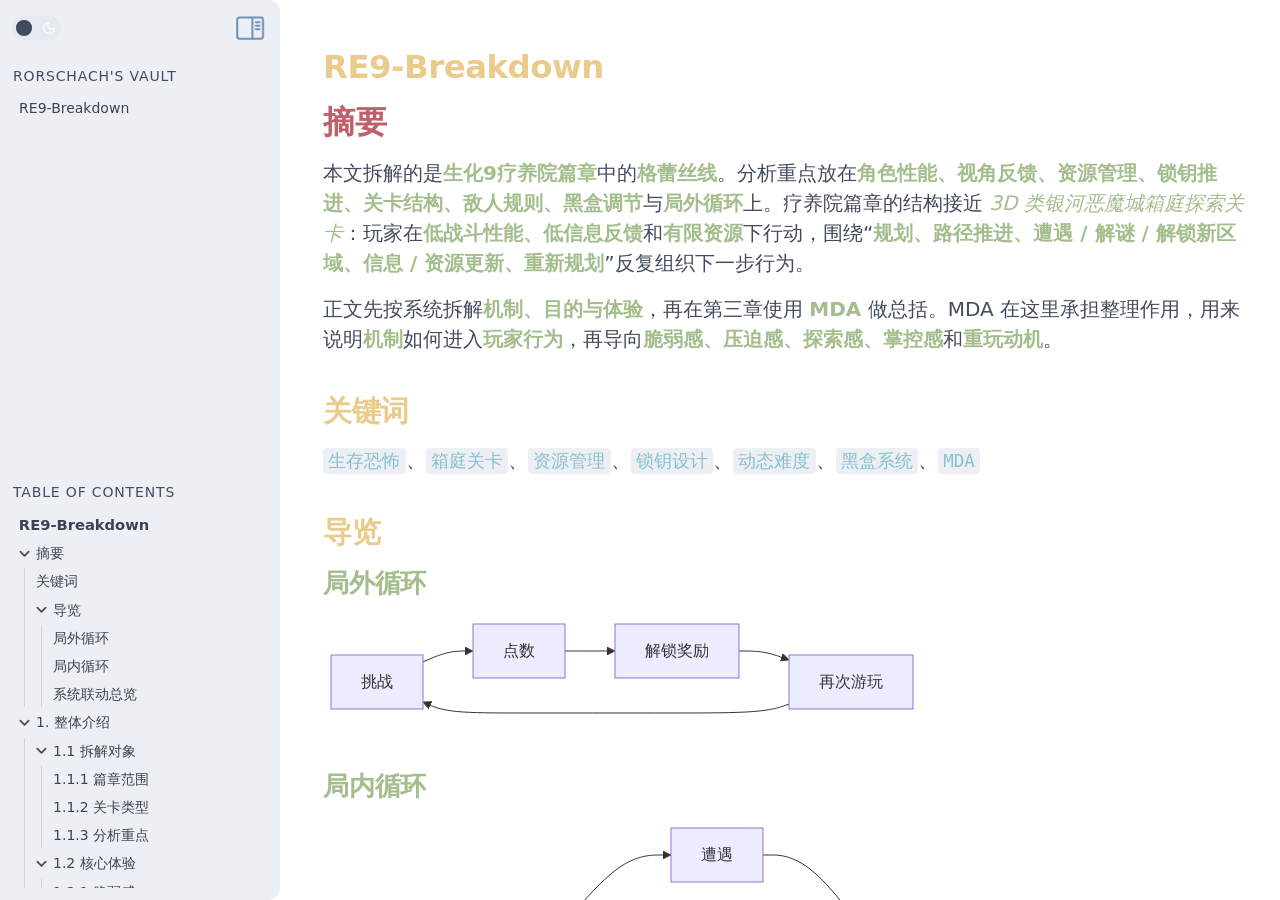
==== re9-breakdown.html @ 65762aee "Redirect index to RE9 breakdown page" ====
<!DOCTYPE html> <html lang="zh-cn"><head>
<title>RE9-Breakdown</title>
<base href=".">
<meta name="pathname" content="re9-breakdown.html">
<meta name="description" content="Rorschach's Vault - RE9-Breakdown">
<meta property="og:title" content="RE9-Breakdown">
<meta property="og:description" content="Rorschach's Vault - RE9-Breakdown">
<meta property="og:type" content="website">
<meta property="og:url" content="re9-breakdown.html">
<meta property="og:image" content="attachment/pasted-image-20260425225102.png">
<meta charset="UTF-8"><meta property="og:site_name" content="Rorschach's Vault"><meta name="viewport" content="width=device-width, initial-scale=1.0, user-scalable=yes, minimum-scale=1.0, maximum-scale=5.0"><link rel="alternate" type="application/rss+xml" title="RSS Feed" href="site-lib/rss.xml"><script async="" id="webpage-script" src="site-lib/scripts/webpage.js" onload="this.onload=null;this.setAttribute(&quot;loaded&quot;, &quot;true&quot;)"></script><link rel="icon" href="site-lib/media/favicon.png"><link rel="preload" href="site-lib/styles/snippets.css" as="style" onload="this.onload=null;this.rel='stylesheet'"><noscript><link rel="stylesheet" href="site-lib/styles/snippets.css"></noscript><link rel="stylesheet" href="site-lib/styles/obsidian.css"><link rel="stylesheet" href="site-lib/styles/theme.css"><link rel="preload" href="site-lib/styles/global-variable-styles.css" as="style" onload="this.onload=null;this.rel='stylesheet'"><noscript><link rel="stylesheet" href="site-lib/styles/global-variable-styles.css"></noscript><link rel="preload" href="site-lib/styles/main-styles.css" as="style" onload="this.onload=null;this.rel='stylesheet'"><noscript><link rel="stylesheet" href="site-lib/styles/main-styles.css"></noscript><style>body{--line-width:40em;--line-width-adaptive:40em;--file-line-width:40em;--sidebar-width:min(20em, 80vw);--collapse-arrow-size:11px;--tree-vertical-spacing:1.3em;--sidebar-margin:12px}:root{background-color:#202124}.sidebar{height:100%;font-size:14px;z-index:10;min-width:calc(var(--sidebar-width) + var(--divider-width-hover));max-width:calc(var(--sidebar-width) + var(--divider-width-hover));position:relative;overflow:hidden;overflow:clip;transition:min-width ease-in-out,max-width ease-in-out;transition-duration:.2s;contain:size}#left-sidebar{left:0}#right-sidebar{right:0}.sidebar.is-collapsed{min-width:0;max-width:0}.sidebar.floating{position:absolute}.sidebar .leaf-content{height:100%;min-width:calc(var(--sidebar-width) - var(--divider-width-hover));top:0;padding:var(--sidebar-margin);padding-top:4em;line-height:var(--line-height-tight);background-color:var(--background-secondary);transition:background-color,border-right,border-left,box-shadow;transition-duration:var(--color-fade-speed);transition-timing-function:ease-in-out;position:absolute;display:flex;flex-direction:column}.sidebar:not(.is-collapsed) .leaf-content{min-width:calc(max(100%,var(--sidebar-width)) - 3px);max-width:calc(max(100%,var(--sidebar-width)) - 3px)}#left-sidebar-content{left:0;border-top-right-radius:var(--radius-l);border-bottom-right-radius:var(--radius-l)}#right-sidebar-content{right:0;border-top-left-radius:var(--radius-l);border-bottom-left-radius:var(--radius-l)}.sidebar #left-sidebar-content,.sidebar #right-sidebar-content{contain:none!important;container-type:normal!important;animation:none!important}.sidebar:has(.leaf-content:empty):has(.topbar-content:empty){display:none}.sidebar-topbar{height:calc(2.3em + 2 * var(--sidebar-margin));width:var(--sidebar-width);padding:var(--sidebar-margin);z-index:1;position:fixed;display:flex;align-items:center;transition:width ease-in-out;transition-duration:inherit}.sidebar.is-collapsed .sidebar-topbar{width:calc(2.3em + var(--sidebar-margin) * 2)}.sidebar .sidebar-topbar.is-collapsed{width:0}#left-sidebar .sidebar-topbar{left:0;flex-direction:row;border-top-right-radius:var(--radius-l)}#right-sidebar .sidebar-topbar{right:0;flex-direction:row-reverse;border-top-left-radius:var(--radius-l)}#left-sidebar .topbar-content{margin-right:calc(2.3em + var(--sidebar-margin));flex-direction:row}#right-sidebar .topbar-content{margin-left:calc(2.3em + var(--sidebar-margin));flex-direction:row-reverse}.topbar-content{overflow:hidden visible;overflow:clip visible;width:100%;height:100%;display:flex;align-items:center;transition:inherit}.sidebar.is-collapsed .topbar-content{width:0;transition:inherit}.clickable-icon.sidebar-collapse-icon{background-color:transparent;color:var(--icon-color-focused);padding:2px!important;margin:0!important;height:100%!important;width:2.3em!important;margin-inline:0.14em!important;position:absolute}#left-sidebar .clickable-icon.sidebar-collapse-icon{transform:rotateY(180deg);right:var(--sidebar-margin)}#right-sidebar .clickable-icon.sidebar-collapse-icon{transform:rotateY(180deg);left:var(--sidebar-margin)}.clickable-icon.sidebar-collapse-icon svg.svg-icon{width:100%;height:100%}.feature-title{margin-left:1px;text-transform:uppercase;letter-spacing:.06em;margin-top:.75em;margin-bottom:.75em}.feature-header{display:flex;align-items:center;padding-top:0;font-size:1em;padding-left:0}body.floating-sidebars .sidebar{position:absolute}body{transition:background-color var(--color-fade-speed) ease-in-out}#navbar:not(:empty){display:flex;align-items:center;justify-content:space-between;padding:.5em 1em;width:100%}#main{display:flex;flex-direction:column;height:100%;width:100%;align-items:stretch;justify-content:center}#main-horizontal{display:flex;flex-direction:row;flex-grow:1;width:100%;align-items:stretch;justify-content:center}#center-content{flex-basis:100%;max-width:100%;width:100%;height:100%;display:flex;flex-direction:column;align-items:center;transition:opacity .2s ease-in-out;contain:inline-size}.hide{opacity:0!important;transition:opacity .2s ease-in-out;pointer-events:none}#center-content>.obsidian-document{padding-left:2em;padding-right:1em;margin-bottom:0;width:100%;width:-webkit-fill-available;width:-moz-available;width:fill-available;transition:background-color var(--color-fade-speed) ease-in-out;border-top-right-radius:var(--window-radius,var(--radius-m));border-top-left-radius:var(--window-radius,var(--radius-m));overflow-x:hidden!important;overflow-y:auto!important;display:flex!important;flex-direction:column!important;align-items:center!important;contain:inline-size}body #center-content>.obsidian-document>.markdown-preview-sizer{padding-bottom:80vh;width:100%;max-width:var(--line-width);flex-basis:var(--line-width);transition:background-color var(--color-fade-speed) ease-in-out;contain:inline-size}#center-content>.obsidian-document>div{width:100%!important;transition:background-color var(--color-fade-speed) ease-in-out;contain:inline-size}#center-content>.obsidian-document:not([data-type=markdown]).embed{display:flex;padding:1em;height:100%;width:100%;align-items:center;justify-content:center}#center-content>.obsidian-document:not([data-type=markdown]).embed>*{max-width:100%;max-height:100%;object-fit:contain}:not(h1,h2,h3,h4,h5,h6,li):has(> :is(.math,table)){overflow-x:auto!important}#center-content>.obsidian-document:not([data-type=markdown]){overflow-x:auto;contain:content;padding:0;margin:0;height:100%}.obsidian-document[data-type=attachment]{display:flex;flex-direction:column;align-items:center;justify-content:center;height:100%;width:100%}.obsidian-document[data-type=attachment]>*{outline:0;border:none;box-shadow:none}.obsidian-document[data-type=attachment] :is(img){max-width:90%;max-height:90%;object-fit:contain}.obsidian-document[data-type=attachment]>:is(audio){width:100%;max-width:min(90%,var(--line-width))}.obsidian-document[data-type=attachment]>:is(embed,iframe,video){width:100%;height:100%;max-width:100%;max-height:100%;object-fit:contain}.canvas-wrapper>:is(.header,.footer){z-index:100;position:absolute;display:flex;justify-content:center;flex-direction:column;width:100%;align-items:center}.scroll-highlight{position:absolute;width:100%;height:100%;pointer-events:none;z-index:1000;background-color:hsla(var(--color-accent-hsl),.25);opacity:0;padding:1em;inset:50%;translate:-50% -50%;border-radius:var(--radius-s)}</style><script defer="">async function loadIncludes(){let e=document.querySelectorAll("link[itemprop='include']");for(const t of e){let e=t.getAttribute("href");try{let o="";if(e.startsWith("https:")||e.startsWith("http:")||"file:"!=window.location.protocol){const n=await fetch(e);if(!n.ok){console.log("Could not include file: "+e),t?.remove();continue}o=await n.text()}else{const t=document.getElementById(btoa(encodeURI(e)));if(t){const e=JSON.parse(decodeURI(atob(t.getAttribute("value")??"")));o=e?.data??""}}let n=document.createRange().createContextualFragment(o);t.before(n),t.remove(),console.log("Included text: "+o),console.log("Included file: "+e)}catch(o){t?.remove(),console.log("Could not include file: "+e,o);continue}}}document.addEventListener("DOMContentLoaded",(()=>{loadIncludes()}));let isFileProtocol="file:"==location.protocol;function waitLoadScripts(e,t){let o=e.map((e=>document.getElementById(e+"-script")));!function e(n){let l=o[n],c=n+1;l?(l&&"true"!=l.getAttribute("loaded")||n<o.length&&e(c),n<o.length&&l.addEventListener("load",(()=>e(c)))):n<o.length?e(c):t()}(0)}</script></head><body class="publish css-settings-manager styled-scrollbars show-inline-title show-ribbon is-focused"><script defer="">let theme=localStorage.getItem("theme")||(window.matchMedia("(prefers-color-scheme: dark)").matches?"dark":"light");"dark"==theme?(document.body.classList.add("theme-dark"),document.body.classList.remove("theme-light")):(document.body.classList.add("theme-light"),document.body.classList.remove("theme-dark")),window.innerWidth<480?document.body.classList.add("is-phone"):window.innerWidth<768?document.body.classList.add("is-tablet"):window.innerWidth<1024?document.body.classList.add("is-small-screen"):document.body.classList.add("is-large-screen")</script><div class="parsed-feature-container" style="display: contents;"><link itemprop="include" href="site-lib/html/custom-head-content-content.html"></div><div id="main"><div id="navbar"></div><div id="main-horizontal"><div id="left-content" class="leaf" style="--sidebar-width: var(--sidebar-width-left);"><div id="left-sidebar" class="sidebar"><div class="sidebar-handle"></div><div class="sidebar-topbar"><div class="topbar-content"><label class="theme-toggle-container" for="theme-toggle-input" id=""><input class="theme-toggle-input" type="checkbox" id="theme-toggle-input"><div class="toggle-background"></div></label></div><div class="clickable-icon sidebar-collapse-icon"><svg xmlns="http://www.w3.org/2000/svg" width="100%" height="100%" viewBox="0 0 24 24" fill="none" stroke="currentColor" stroke-width="3" stroke-linecap="round" stroke-linejoin="round" class="svg-icon"><path d="M21 3H3C1.89543 3 1 3.89543 1 5V19C1 20.1046 1.89543 21 3 21H21C22.1046 21 23 20.1046 23 19V5C23 3.89543 22.1046 3 21 3Z"></path><path d="M10 4V20"></path><path d="M4 7H7"></path><path d="M4 10H7"></path><path d="M4 13H7"></path></svg></div></div><div class="sidebar-content-wrapper"><div id="left-sidebar-content" class="leaf-content"><link itemprop="include" href="site-lib/html/file-tree-content.html"><div id="outline" class=" tree-container"><div class="feature-header"><div class="feature-title">Table Of Contents</div><button class="clickable-icon nav-action-button tree-collapse-all" aria-label="Collapse All"><svg xmlns="http://www.w3.org/2000/svg" width="24" height="24" viewBox="0 0 24 24" fill="none" stroke="currentColor" stroke-width="2" stroke-linecap="round" stroke-linejoin="round"></svg></button></div><div class="tree-item" data-depth="1"><a class="tree-item-self is-clickable" href="re9-breakdown.html#RE9-Breakdown_0" data-path="#RE9-Breakdown_0"><div class="tree-item-inner heading-link" heading-name="RE9-Breakdown">RE9-Breakdown</div></a><div class="tree-item-children"></div></div><div class="tree-item mod-collapsible" data-depth="1"><a class="tree-item-self is-clickable mod-collapsible" href="re9-breakdown.html#摘要_0" data-path="#摘要_0"><div class="tree-item-icon collapse-icon"><svg xmlns="http://www.w3.org/2000/svg" width="24" height="24" viewBox="0 0 24 24" fill="none" stroke="currentColor" stroke-width="2" stroke-linecap="round" stroke-linejoin="round" class="svg-icon right-triangle"><path d="M3 8L12 17L21 8"></path></svg></div><div class="tree-item-inner heading-link" heading-name="摘要">摘要</div></a><div class="tree-item-children"><div class="tree-item" data-depth="2"><a class="tree-item-self is-clickable" href="re9-breakdown.html#关键词_0" data-path="#关键词_0"><div class="tree-item-inner heading-link" heading-name="关键词">关键词</div></a><div class="tree-item-children"></div></div><div class="tree-item mod-collapsible" data-depth="2"><a class="tree-item-self is-clickable mod-collapsible" href="re9-breakdown.html#导览_0" data-path="#导览_0"><div class="tree-item-icon collapse-icon"><svg xmlns="http://www.w3.org/2000/svg" width="24" height="24" viewBox="0 0 24 24" fill="none" stroke="currentColor" stroke-width="2" stroke-linecap="round" stroke-linejoin="round" class="svg-icon right-triangle"><path d="M3 8L12 17L21 8"></path></svg></div><div class="tree-item-inner heading-link" heading-name="导览">导览</div></a><div class="tree-item-children"><div class="tree-item" data-depth="3"><a class="tree-item-self is-clickable" href="re9-breakdown.html#局外循环_0" data-path="#局外循环_0"><div class="tree-item-inner heading-link" heading-name="局外循环">局外循环</div></a><div class="tree-item-children"></div></div><div class="tree-item" data-depth="3"><a class="tree-item-self is-clickable" href="re9-breakdown.html#局内循环_0" data-path="#局内循环_0"><div class="tree-item-inner heading-link" heading-name="局内循环">局内循环</div></a><div class="tree-item-children"></div></div><div class="tree-item" data-depth="3"><a class="tree-item-self is-clickable" href="re9-breakdown.html#系统联动总览_0" data-path="#系统联动总览_0"><div class="tree-item-inner heading-link" heading-name="系统联动总览">系统联动总览</div></a><div class="tree-item-children"></div></div></div></div></div></div><div class="tree-item mod-collapsible" data-depth="1"><a class="tree-item-self is-clickable mod-collapsible" href="re9-breakdown.html#1._整体介绍_0" data-path="#1._整体介绍_0"><div class="tree-item-icon collapse-icon"><svg xmlns="http://www.w3.org/2000/svg" width="24" height="24" viewBox="0 0 24 24" fill="none" stroke="currentColor" stroke-width="2" stroke-linecap="round" stroke-linejoin="round" class="svg-icon right-triangle"><path d="M3 8L12 17L21 8"></path></svg></div><div class="tree-item-inner heading-link" heading-name="1. 整体介绍">1. 整体介绍</div></a><div class="tree-item-children"><div class="tree-item mod-collapsible" data-depth="2"><a class="tree-item-self is-clickable mod-collapsible" href="re9-breakdown.html#1.1_拆解对象_0" data-path="#1.1_拆解对象_0"><div class="tree-item-icon collapse-icon"><svg xmlns="http://www.w3.org/2000/svg" width="24" height="24" viewBox="0 0 24 24" fill="none" stroke="currentColor" stroke-width="2" stroke-linecap="round" stroke-linejoin="round" class="svg-icon right-triangle"><path d="M3 8L12 17L21 8"></path></svg></div><div class="tree-item-inner heading-link" heading-name="1.1 拆解对象">1.1 拆解对象</div></a><div class="tree-item-children"><div class="tree-item" data-depth="3"><a class="tree-item-self is-clickable" href="re9-breakdown.html#1.1.1_篇章范围_0" data-path="#1.1.1_篇章范围_0"><div class="tree-item-inner heading-link" heading-name="1.1.1 篇章范围">1.1.1 篇章范围</div></a><div class="tree-item-children"></div></div><div class="tree-item" data-depth="3"><a class="tree-item-self is-clickable" href="re9-breakdown.html#1.1.2_关卡类型_0" data-path="#1.1.2_关卡类型_0"><div class="tree-item-inner heading-link" heading-name="1.1.2 关卡类型">1.1.2 关卡类型</div></a><div class="tree-item-children"></div></div><div class="tree-item" data-depth="3"><a class="tree-item-self is-clickable" href="re9-breakdown.html#1.1.3_分析重点_0" data-path="#1.1.3_分析重点_0"><div class="tree-item-inner heading-link" heading-name="1.1.3 分析重点">1.1.3 分析重点</div></a><div class="tree-item-children"></div></div></div></div><div class="tree-item mod-collapsible" data-depth="2"><a class="tree-item-self is-clickable mod-collapsible" href="re9-breakdown.html#1.2_核心体验_0" data-path="#1.2_核心体验_0"><div class="tree-item-icon collapse-icon"><svg xmlns="http://www.w3.org/2000/svg" width="24" height="24" viewBox="0 0 24 24" fill="none" stroke="currentColor" stroke-width="2" stroke-linecap="round" stroke-linejoin="round" class="svg-icon right-triangle"><path d="M3 8L12 17L21 8"></path></svg></div><div class="tree-item-inner heading-link" heading-name="1.2 核心体验">1.2 核心体验</div></a><div class="tree-item-children"><div class="tree-item" data-depth="3"><a class="tree-item-self is-clickable" href="re9-breakdown.html#1.2.1_脆弱感_0" data-path="#1.2.1_脆弱感_0"><div class="tree-item-inner heading-link" heading-name="1.2.1 脆弱感">1.2.1 脆弱感</div></a><div class="tree-item-children"></div></div><div class="tree-item" data-depth="3"><a class="tree-item-self is-clickable" href="re9-breakdown.html#1.2.2_压迫感_0" data-path="#1.2.2_压迫感_0"><div class="tree-item-inner heading-link" heading-name="1.2.2 压迫感">1.2.2 压迫感</div></a><div class="tree-item-children"></div></div><div class="tree-item" data-depth="3"><a class="tree-item-self is-clickable" href="re9-breakdown.html#1.2.3_探索感_0" data-path="#1.2.3_探索感_0"><div class="tree-item-inner heading-link" heading-name="1.2.3 探索感">1.2.3 探索感</div></a><div class="tree-item-children"></div></div><div class="tree-item" data-depth="3"><a class="tree-item-self is-clickable" href="re9-breakdown.html#1.2.4_掌控感_0" data-path="#1.2.4_掌控感_0"><div class="tree-item-inner heading-link" heading-name="1.2.4 掌控感">1.2.4 掌控感</div></a><div class="tree-item-children"></div></div></div></div><div class="tree-item" data-depth="2"><a class="tree-item-self is-clickable" href="re9-breakdown.html#1.3_本文分析方式_0" data-path="#1.3_本文分析方式_0"><div class="tree-item-inner heading-link" heading-name="1.3 本文分析方式">1.3 本文分析方式</div></a><div class="tree-item-children"></div></div></div></div><div class="tree-item mod-collapsible" data-depth="1"><a class="tree-item-self is-clickable mod-collapsible" href="re9-breakdown.html#2._系统拆解_0" data-path="#2._系统拆解_0"><div class="tree-item-icon collapse-icon"><svg xmlns="http://www.w3.org/2000/svg" width="24" height="24" viewBox="0 0 24 24" fill="none" stroke="currentColor" stroke-width="2" stroke-linecap="round" stroke-linejoin="round" class="svg-icon right-triangle"><path d="M3 8L12 17L21 8"></path></svg></div><div class="tree-item-inner heading-link" heading-name="2. 系统拆解">2. 系统拆解</div></a><div class="tree-item-children"><div class="tree-item mod-collapsible" data-depth="2"><a class="tree-item-self is-clickable mod-collapsible" href="re9-breakdown.html#2.1_格蕾丝_3C_系统_0" data-path="#2.1_格蕾丝_3C_系统_0"><div class="tree-item-icon collapse-icon"><svg xmlns="http://www.w3.org/2000/svg" width="24" height="24" viewBox="0 0 24 24" fill="none" stroke="currentColor" stroke-width="2" stroke-linecap="round" stroke-linejoin="round" class="svg-icon right-triangle"><path d="M3 8L12 17L21 8"></path></svg></div><div class="tree-item-inner heading-link" heading-name="2.1 格蕾丝 3C 系统">2.1 格蕾丝 3C 系统</div></a><div class="tree-item-children"><div class="tree-item mod-collapsible" data-depth="3"><a class="tree-item-self is-clickable mod-collapsible" href="re9-breakdown.html#2.1.1_Camera_0" data-path="#2.1.1_Camera_0"><div class="tree-item-icon collapse-icon"><svg xmlns="http://www.w3.org/2000/svg" width="24" height="24" viewBox="0 0 24 24" fill="none" stroke="currentColor" stroke-width="2" stroke-linecap="round" stroke-linejoin="round" class="svg-icon right-triangle"><path d="M3 8L12 17L21 8"></path></svg></div><div class="tree-item-inner heading-link" heading-name="2.1.1 Camera">2.1.1 Camera</div></a><div class="tree-item-children"><div class="tree-item" data-depth="4"><a class="tree-item-self is-clickable" href="re9-breakdown.html#2.1.1.1_机制构成_0" data-path="#2.1.1.1_机制构成_0"><div class="tree-item-inner heading-link" heading-name="2.1.1.1 机制构成">2.1.1.1 机制构成</div></a><div class="tree-item-children"></div></div><div class="tree-item" data-depth="4"><a class="tree-item-self is-clickable" href="re9-breakdown.html#2.1.1.2_设计目的_0" data-path="#2.1.1.2_设计目的_0"><div class="tree-item-inner heading-link" heading-name="2.1.1.2 设计目的">2.1.1.2 设计目的</div></a><div class="tree-item-children"></div></div><div class="tree-item" data-depth="4"><a class="tree-item-self is-clickable" href="re9-breakdown.html#2.1.1.3_实际体验_0" data-path="#2.1.1.3_实际体验_0"><div class="tree-item-inner heading-link" heading-name="2.1.1.3 实际体验">2.1.1.3 实际体验</div></a><div class="tree-item-children"></div></div></div></div><div class="tree-item mod-collapsible" data-depth="3"><a class="tree-item-self is-clickable mod-collapsible" href="re9-breakdown.html#2.1.2_Character_0" data-path="#2.1.2_Character_0"><div class="tree-item-icon collapse-icon"><svg xmlns="http://www.w3.org/2000/svg" width="24" height="24" viewBox="0 0 24 24" fill="none" stroke="currentColor" stroke-width="2" stroke-linecap="round" stroke-linejoin="round" class="svg-icon right-triangle"><path d="M3 8L12 17L21 8"></path></svg></div><div class="tree-item-inner heading-link" heading-name="2.1.2 Character">2.1.2 Character</div></a><div class="tree-item-children"><div class="tree-item" data-depth="4"><a class="tree-item-self is-clickable" href="re9-breakdown.html#2.1.2.1_机制构成_0" data-path="#2.1.2.1_机制构成_0"><div class="tree-item-inner heading-link" heading-name="2.1.2.1 机制构成">2.1.2.1 机制构成</div></a><div class="tree-item-children"></div></div><div class="tree-item" data-depth="4"><a class="tree-item-self is-clickable" href="re9-breakdown.html#2.1.2.2_设计目的_0" data-path="#2.1.2.2_设计目的_0"><div class="tree-item-inner heading-link" heading-name="2.1.2.2 设计目的">2.1.2.2 设计目的</div></a><div class="tree-item-children"></div></div><div class="tree-item" data-depth="4"><a class="tree-item-self is-clickable" href="re9-breakdown.html#2.1.2.3_实际体验_0" data-path="#2.1.2.3_实际体验_0"><div class="tree-item-inner heading-link" heading-name="2.1.2.3 实际体验">2.1.2.3 实际体验</div></a><div class="tree-item-children"></div></div></div></div><div class="tree-item mod-collapsible" data-depth="3"><a class="tree-item-self is-clickable mod-collapsible" href="re9-breakdown.html#2.1.3_Controller_0" data-path="#2.1.3_Controller_0"><div class="tree-item-icon collapse-icon"><svg xmlns="http://www.w3.org/2000/svg" width="24" height="24" viewBox="0 0 24 24" fill="none" stroke="currentColor" stroke-width="2" stroke-linecap="round" stroke-linejoin="round" class="svg-icon right-triangle"><path d="M3 8L12 17L21 8"></path></svg></div><div class="tree-item-inner heading-link" heading-name="2.1.3 Controller">2.1.3 Controller</div></a><div class="tree-item-children"><div class="tree-item" data-depth="4"><a class="tree-item-self is-clickable" href="re9-breakdown.html#2.1.3.1_机制构成_0" data-path="#2.1.3.1_机制构成_0"><div class="tree-item-inner heading-link" heading-name="2.1.3.1 机制构成">2.1.3.1 机制构成</div></a><div class="tree-item-children"></div></div><div class="tree-item" data-depth="4"><a class="tree-item-self is-clickable" href="re9-breakdown.html#2.1.3.2_设计目的_0" data-path="#2.1.3.2_设计目的_0"><div class="tree-item-inner heading-link" heading-name="2.1.3.2 设计目的">2.1.3.2 设计目的</div></a><div class="tree-item-children"></div></div><div class="tree-item" data-depth="4"><a class="tree-item-self is-clickable" href="re9-breakdown.html#2.1.3.3_实际体验_0" data-path="#2.1.3.3_实际体验_0"><div class="tree-item-inner heading-link" heading-name="2.1.3.3 实际体验">2.1.3.3 实际体验</div></a><div class="tree-item-children"></div></div></div></div></div></div><div class="tree-item mod-collapsible" data-depth="2"><a class="tree-item-self is-clickable mod-collapsible" href="re9-breakdown.html#2.2_UI_与状态反馈系统_0" data-path="#2.2_UI_与状态反馈系统_0"><div class="tree-item-icon collapse-icon"><svg xmlns="http://www.w3.org/2000/svg" width="24" height="24" viewBox="0 0 24 24" fill="none" stroke="currentColor" stroke-width="2" stroke-linecap="round" stroke-linejoin="round" class="svg-icon right-triangle"><path d="M3 8L12 17L21 8"></path></svg></div><div class="tree-item-inner heading-link" heading-name="2.2 UI 与状态反馈系统">2.2 UI 与状态反馈系统</div></a><div class="tree-item-children"><div class="tree-item" data-depth="3"><a class="tree-item-self is-clickable" href="re9-breakdown.html#2.2.1_机制构成_0" data-path="#2.2.1_机制构成_0"><div class="tree-item-inner heading-link" heading-name="2.2.1 机制构成">2.2.1 机制构成</div></a><div class="tree-item-children"></div></div><div class="tree-item" data-depth="3"><a class="tree-item-self is-clickable" href="re9-breakdown.html#2.2.2_设计目的_0" data-path="#2.2.2_设计目的_0"><div class="tree-item-inner heading-link" heading-name="2.2.2 设计目的">2.2.2 设计目的</div></a><div class="tree-item-children"></div></div><div class="tree-item" data-depth="3"><a class="tree-item-self is-clickable" href="re9-breakdown.html#2.2.3_实际体验_0" data-path="#2.2.3_实际体验_0"><div class="tree-item-inner heading-link" heading-name="2.2.3 实际体验">2.2.3 实际体验</div></a><div class="tree-item-children"></div></div></div></div><div class="tree-item mod-collapsible" data-depth="2"><a class="tree-item-self is-clickable mod-collapsible" href="re9-breakdown.html#2.3_背包与资源系统_0" data-path="#2.3_背包与资源系统_0"><div class="tree-item-icon collapse-icon"><svg xmlns="http://www.w3.org/2000/svg" width="24" height="24" viewBox="0 0 24 24" fill="none" stroke="currentColor" stroke-width="2" stroke-linecap="round" stroke-linejoin="round" class="svg-icon right-triangle"><path d="M3 8L12 17L21 8"></path></svg></div><div class="tree-item-inner heading-link" heading-name="2.3 背包与资源系统">2.3 背包与资源系统</div></a><div class="tree-item-children"><div class="tree-item mod-collapsible" data-depth="3"><a class="tree-item-self is-clickable mod-collapsible" href="re9-breakdown.html#2.3.1_机制构成_0" data-path="#2.3.1_机制构成_0"><div class="tree-item-icon collapse-icon"><svg xmlns="http://www.w3.org/2000/svg" width="24" height="24" viewBox="0 0 24 24" fill="none" stroke="currentColor" stroke-width="2" stroke-linecap="round" stroke-linejoin="round" class="svg-icon right-triangle"><path d="M3 8L12 17L21 8"></path></svg></div><div class="tree-item-inner heading-link" heading-name="2.3.1 机制构成">2.3.1 机制构成</div></a><div class="tree-item-children"><div class="tree-item" data-depth="4"><a class="tree-item-self is-clickable" href="re9-breakdown.html#2.3.1.1_格子背包_0" data-path="#2.3.1.1_格子背包_0"><div class="tree-item-inner heading-link" heading-name="2.3.1.1 格子背包">2.3.1.1 格子背包</div></a><div class="tree-item-children"></div></div><div class="tree-item" data-depth="4"><a class="tree-item-self is-clickable" href="re9-breakdown.html#2.3.1.2_次元箱_0" data-path="#2.3.1.2_次元箱_0"><div class="tree-item-inner heading-link" heading-name="2.3.1.2 次元箱">2.3.1.2 次元箱</div></a><div class="tree-item-children"></div></div><div class="tree-item" data-depth="4"><a class="tree-item-self is-clickable" href="re9-breakdown.html#2.3.1.3_丢弃机制_0" data-path="#2.3.1.3_丢弃机制_0"><div class="tree-item-inner heading-link" heading-name="2.3.1.3 丢弃机制">2.3.1.3 丢弃机制</div></a><div class="tree-item-children"></div></div></div></div><div class="tree-item" data-depth="3"><a class="tree-item-self is-clickable" href="re9-breakdown.html#2.3.2_设计目的_0" data-path="#2.3.2_设计目的_0"><div class="tree-item-inner heading-link" heading-name="2.3.2 设计目的">2.3.2 设计目的</div></a><div class="tree-item-children"></div></div><div class="tree-item" data-depth="3"><a class="tree-item-self is-clickable" href="re9-breakdown.html#2.3.3_实际体验_0" data-path="#2.3.3_实际体验_0"><div class="tree-item-inner heading-link" heading-name="2.3.3 实际体验">2.3.3 实际体验</div></a><div class="tree-item-children"></div></div></div></div><div class="tree-item mod-collapsible" data-depth="2"><a class="tree-item-self is-clickable mod-collapsible" href="re9-breakdown.html#2.4_血液收集器系统_0" data-path="#2.4_血液收集器系统_0"><div class="tree-item-icon collapse-icon"><svg xmlns="http://www.w3.org/2000/svg" width="24" height="24" viewBox="0 0 24 24" fill="none" stroke="currentColor" stroke-width="2" stroke-linecap="round" stroke-linejoin="round" class="svg-icon right-triangle"><path d="M3 8L12 17L21 8"></path></svg></div><div class="tree-item-inner heading-link" heading-name="2.4 血液收集器系统">2.4 血液收集器系统</div></a><div class="tree-item-children"><div class="tree-item" data-depth="3"><a class="tree-item-self is-clickable" href="re9-breakdown.html#2.4.1_机制构成_0" data-path="#2.4.1_机制构成_0"><div class="tree-item-inner heading-link" heading-name="2.4.1 机制构成">2.4.1 机制构成</div></a><div class="tree-item-children"></div></div><div class="tree-item" data-depth="3"><a class="tree-item-self is-clickable" href="re9-breakdown.html#2.4.2_设计目的_0" data-path="#2.4.2_设计目的_0"><div class="tree-item-inner heading-link" heading-name="2.4.2 设计目的">2.4.2 设计目的</div></a><div class="tree-item-children"></div></div><div class="tree-item" data-depth="3"><a class="tree-item-self is-clickable" href="re9-breakdown.html#2.4.3_实际体验_0" data-path="#2.4.3_实际体验_0"><div class="tree-item-inner heading-link" heading-name="2.4.3 实际体验">2.4.3 实际体验</div></a><div class="tree-item-children"></div></div></div></div><div class="tree-item mod-collapsible" data-depth="2"><a class="tree-item-self is-clickable mod-collapsible" href="re9-breakdown.html#2.5_锁钥系统_0" data-path="#2.5_锁钥系统_0"><div class="tree-item-icon collapse-icon"><svg xmlns="http://www.w3.org/2000/svg" width="24" height="24" viewBox="0 0 24 24" fill="none" stroke="currentColor" stroke-width="2" stroke-linecap="round" stroke-linejoin="round" class="svg-icon right-triangle"><path d="M3 8L12 17L21 8"></path></svg></div><div class="tree-item-inner heading-link" heading-name="2.5 锁钥系统">2.5 锁钥系统</div></a><div class="tree-item-children"><div class="tree-item mod-collapsible" data-depth="3"><a class="tree-item-self is-clickable mod-collapsible" href="re9-breakdown.html#2.5.1_机制构成_0" data-path="#2.5.1_机制构成_0"><div class="tree-item-icon collapse-icon"><svg xmlns="http://www.w3.org/2000/svg" width="24" height="24" viewBox="0 0 24 24" fill="none" stroke="currentColor" stroke-width="2" stroke-linecap="round" stroke-linejoin="round" class="svg-icon right-triangle"><path d="M3 8L12 17L21 8"></path></svg></div><div class="tree-item-inner heading-link" heading-name="2.5.1 机制构成">2.5.1 机制构成</div></a><div class="tree-item-children"><div class="tree-item" data-depth="4"><a class="tree-item-self is-clickable" href="re9-breakdown.html#2.5.1.1_知识锁_0" data-path="#2.5.1.1_知识锁_0"><div class="tree-item-inner heading-link" heading-name="2.5.1.1 知识锁">2.5.1.1 知识锁</div></a><div class="tree-item-children"></div></div><div class="tree-item" data-depth="4"><a class="tree-item-self is-clickable" href="re9-breakdown.html#2.5.1.2_道具锁_0" data-path="#2.5.1.2_道具锁_0"><div class="tree-item-inner heading-link" heading-name="2.5.1.2 道具锁">2.5.1.2 道具锁</div></a><div class="tree-item-children"></div></div><div class="tree-item" data-depth="4"><a class="tree-item-self is-clickable" href="re9-breakdown.html#2.5.1.3_敌人锁_0" data-path="#2.5.1.3_敌人锁_0"><div class="tree-item-inner heading-link" heading-name="2.5.1.3 敌人锁">2.5.1.3 敌人锁</div></a><div class="tree-item-children"></div></div><div class="tree-item" data-depth="4"><a class="tree-item-self is-clickable" href="re9-breakdown.html#2.5.1.4_剧情锁_0" data-path="#2.5.1.4_剧情锁_0"><div class="tree-item-inner heading-link" heading-name="2.5.1.4 剧情锁">2.5.1.4 剧情锁</div></a><div class="tree-item-children"></div></div><div class="tree-item" data-depth="4"><a class="tree-item-self is-clickable" href="re9-breakdown.html#2.5.1.5_渐进式锁钥_0" data-path="#2.5.1.5_渐进式锁钥_0"><div class="tree-item-inner heading-link" heading-name="2.5.1.5 渐进式锁钥">2.5.1.5 渐进式锁钥</div></a><div class="tree-item-children"></div></div></div></div><div class="tree-item" data-depth="3"><a class="tree-item-self is-clickable" href="re9-breakdown.html#2.5.2_设计目的_0" data-path="#2.5.2_设计目的_0"><div class="tree-item-inner heading-link" heading-name="2.5.2 设计目的">2.5.2 设计目的</div></a><div class="tree-item-children"></div></div><div class="tree-item" data-depth="3"><a class="tree-item-self is-clickable" href="re9-breakdown.html#2.5.3_实际体验_0" data-path="#2.5.3_实际体验_0"><div class="tree-item-inner heading-link" heading-name="2.5.3 实际体验">2.5.3 实际体验</div></a><div class="tree-item-children"></div></div></div></div><div class="tree-item mod-collapsible" data-depth="2"><a class="tree-item-self is-clickable mod-collapsible" href="re9-breakdown.html#2.6_关卡结构与路线引导系统_0" data-path="#2.6_关卡结构与路线引导系统_0"><div class="tree-item-icon collapse-icon"><svg xmlns="http://www.w3.org/2000/svg" width="24" height="24" viewBox="0 0 24 24" fill="none" stroke="currentColor" stroke-width="2" stroke-linecap="round" stroke-linejoin="round" class="svg-icon right-triangle"><path d="M3 8L12 17L21 8"></path></svg></div><div class="tree-item-inner heading-link" heading-name="2.6 关卡结构与路线引导系统">2.6 关卡结构与路线引导系统</div></a><div class="tree-item-children"><div class="tree-item mod-collapsible" data-depth="3"><a class="tree-item-self is-clickable mod-collapsible" href="re9-breakdown.html#2.6.1_机制构成_0" data-path="#2.6.1_机制构成_0"><div class="tree-item-icon collapse-icon"><svg xmlns="http://www.w3.org/2000/svg" width="24" height="24" viewBox="0 0 24 24" fill="none" stroke="currentColor" stroke-width="2" stroke-linecap="round" stroke-linejoin="round" class="svg-icon right-triangle"><path d="M3 8L12 17L21 8"></path></svg></div><div class="tree-item-inner heading-link" heading-name="2.6.1 机制构成">2.6.1 机制构成</div></a><div class="tree-item-children"><div class="tree-item" data-depth="4"><a class="tree-item-self is-clickable" href="re9-breakdown.html#2.6.1.1_中央大厅_0" data-path="#2.6.1.1_中央大厅_0"><div class="tree-item-inner heading-link" heading-name="2.6.1.1 中央大厅">2.6.1.1 中央大厅</div></a><div class="tree-item-children"></div></div><div class="tree-item" data-depth="4"><a class="tree-item-self is-clickable" href="re9-breakdown.html#2.6.1.2_主干与枝干_0" data-path="#2.6.1.2_主干与枝干_0"><div class="tree-item-inner heading-link" heading-name="2.6.1.2 主干与枝干">2.6.1.2 主干与枝干</div></a><div class="tree-item-children"></div></div><div class="tree-item" data-depth="4"><a class="tree-item-self is-clickable" href="re9-breakdown.html#2.6.1.3_地下区域_0" data-path="#2.6.1.3_地下区域_0"><div class="tree-item-inner heading-link" heading-name="2.6.1.3 地下区域">2.6.1.3 地下区域</div></a><div class="tree-item-children"></div></div><div class="tree-item" data-depth="4"><a class="tree-item-self is-clickable" href="re9-breakdown.html#2.6.1.4_存档点布局_0" data-path="#2.6.1.4_存档点布局_0"><div class="tree-item-inner heading-link" heading-name="2.6.1.4 存档点布局">2.6.1.4 存档点布局</div></a><div class="tree-item-children"></div></div></div></div><div class="tree-item" data-depth="3"><a class="tree-item-self is-clickable" href="re9-breakdown.html#2.6.2_设计目的_0" data-path="#2.6.2_设计目的_0"><div class="tree-item-inner heading-link" heading-name="2.6.2 设计目的">2.6.2 设计目的</div></a><div class="tree-item-children"></div></div><div class="tree-item" data-depth="3"><a class="tree-item-self is-clickable" href="re9-breakdown.html#2.6.3_实际体验_0" data-path="#2.6.3_实际体验_0"><div class="tree-item-inner heading-link" heading-name="2.6.3 实际体验">2.6.3 实际体验</div></a><div class="tree-item-children"></div></div></div></div><div class="tree-item mod-collapsible" data-depth="2"><a class="tree-item-self is-clickable mod-collapsible" href="re9-breakdown.html#2.7_敌人系统_0" data-path="#2.7_敌人系统_0"><div class="tree-item-icon collapse-icon"><svg xmlns="http://www.w3.org/2000/svg" width="24" height="24" viewBox="0 0 24 24" fill="none" stroke="currentColor" stroke-width="2" stroke-linecap="round" stroke-linejoin="round" class="svg-icon right-triangle"><path d="M3 8L12 17L21 8"></path></svg></div><div class="tree-item-inner heading-link" heading-name="2.7 敌人系统">2.7 敌人系统</div></a><div class="tree-item-children"><div class="tree-item mod-collapsible" data-depth="3"><a class="tree-item-self is-clickable mod-collapsible" href="re9-breakdown.html#2.7.1_机制构成_0" data-path="#2.7.1_机制构成_0"><div class="tree-item-icon collapse-icon"><svg xmlns="http://www.w3.org/2000/svg" width="24" height="24" viewBox="0 0 24 24" fill="none" stroke="currentColor" stroke-width="2" stroke-linecap="round" stroke-linejoin="round" class="svg-icon right-triangle"><path d="M3 8L12 17L21 8"></path></svg></div><div class="tree-item-inner heading-link" heading-name="2.7.1 机制构成">2.7.1 机制构成</div></a><div class="tree-item-children"><div class="tree-item" data-depth="4"><a class="tree-item-self is-clickable" href="re9-breakdown.html#2.7.1.1_普通僵尸_0" data-path="#2.7.1.1_普通僵尸_0"><div class="tree-item-inner heading-link" heading-name="2.7.1.1 普通僵尸">2.7.1.1 普通僵尸</div></a><div class="tree-item-children"></div></div><div class="tree-item" data-depth="4"><a class="tree-item-self is-clickable" href="re9-breakdown.html#2.7.1.2_孢子僵尸_0" data-path="#2.7.1.2_孢子僵尸_0"><div class="tree-item-inner heading-link" heading-name="2.7.1.2 孢子僵尸">2.7.1.2 孢子僵尸</div></a><div class="tree-item-children"></div></div><div class="tree-item" data-depth="4"><a class="tree-item-self is-clickable" href="re9-breakdown.html#2.7.1.3_追击类敌人_0" data-path="#2.7.1.3_追击类敌人_0"><div class="tree-item-inner heading-link" heading-name="2.7.1.3 追击类敌人">2.7.1.3 追击类敌人</div></a><div class="tree-item-children"></div></div><div class="tree-item" data-depth="4"><a class="tree-item-self is-clickable" href="re9-breakdown.html#2.7.1.4_生前记忆僵尸_0" data-path="#2.7.1.4_生前记忆僵尸_0"><div class="tree-item-inner heading-link" heading-name="2.7.1.4 生前记忆僵尸">2.7.1.4 生前记忆僵尸</div></a><div class="tree-item-children"></div></div><div class="tree-item" data-depth="4"><a class="tree-item-self is-clickable" href="re9-breakdown.html#2.7.1.5_怪物女孩_0" data-path="#2.7.1.5_怪物女孩_0"><div class="tree-item-inner heading-link" heading-name="2.7.1.5 怪物女孩">2.7.1.5 怪物女孩</div></a><div class="tree-item-children"></div></div></div></div><div class="tree-item" data-depth="3"><a class="tree-item-self is-clickable" href="re9-breakdown.html#2.7.2_设计目的_0" data-path="#2.7.2_设计目的_0"><div class="tree-item-inner heading-link" heading-name="2.7.2 设计目的">2.7.2 设计目的</div></a><div class="tree-item-children"></div></div><div class="tree-item" data-depth="3"><a class="tree-item-self is-clickable" href="re9-breakdown.html#2.7.3_实际体验_0" data-path="#2.7.3_实际体验_0"><div class="tree-item-inner heading-link" heading-name="2.7.3 实际体验">2.7.3 实际体验</div></a><div class="tree-item-children"></div></div></div></div><div class="tree-item mod-collapsible" data-depth="2"><a class="tree-item-self is-clickable mod-collapsible" href="re9-breakdown.html#2.8_解谜与特殊流程系统_0" data-path="#2.8_解谜与特殊流程系统_0"><div class="tree-item-icon collapse-icon"><svg xmlns="http://www.w3.org/2000/svg" width="24" height="24" viewBox="0 0 24 24" fill="none" stroke="currentColor" stroke-width="2" stroke-linecap="round" stroke-linejoin="round" class="svg-icon right-triangle"><path d="M3 8L12 17L21 8"></path></svg></div><div class="tree-item-inner heading-link" heading-name="2.8 解谜与特殊流程系统">2.8 解谜与特殊流程系统</div></a><div class="tree-item-children"><div class="tree-item mod-collapsible" data-depth="3"><a class="tree-item-self is-clickable mod-collapsible" href="re9-breakdown.html#2.8.1_机制构成_0" data-path="#2.8.1_机制构成_0"><div class="tree-item-icon collapse-icon"><svg xmlns="http://www.w3.org/2000/svg" width="24" height="24" viewBox="0 0 24 24" fill="none" stroke="currentColor" stroke-width="2" stroke-linecap="round" stroke-linejoin="round" class="svg-icon right-triangle"><path d="M3 8L12 17L21 8"></path></svg></div><div class="tree-item-inner heading-link" heading-name="2.8.1 机制构成">2.8.1 机制构成</div></a><div class="tree-item-children"><div class="tree-item" data-depth="4"><a class="tree-item-self is-clickable" href="re9-breakdown.html#2.8.1.1_晶石目标_0" data-path="#2.8.1.1_晶石目标_0"><div class="tree-item-inner heading-link" heading-name="2.8.1.1 晶石目标">2.8.1.1 晶石目标</div></a><div class="tree-item-children"></div></div><div class="tree-item" data-depth="4"><a class="tree-item-self is-clickable" href="re9-breakdown.html#2.8.1.2_器官冷藏谜题_0" data-path="#2.8.1.2_器官冷藏谜题_0"><div class="tree-item-inner heading-link" heading-name="2.8.1.2 器官冷藏谜题">2.8.1.2 器官冷藏谜题</div></a><div class="tree-item-children"></div></div><div class="tree-item" data-depth="4"><a class="tree-item-self is-clickable" href="re9-breakdown.html#2.8.1.3_地下配电器_0" data-path="#2.8.1.3_地下配电器_0"><div class="tree-item-inner heading-link" heading-name="2.8.1.3 地下配电器">2.8.1.3 地下配电器</div></a><div class="tree-item-children"></div></div><div class="tree-item" data-depth="4"><a class="tree-item-self is-clickable" href="re9-breakdown.html#2.8.1.4_环境谜题_0" data-path="#2.8.1.4_环境谜题_0"><div class="tree-item-inner heading-link" heading-name="2.8.1.4 环境谜题">2.8.1.4 环境谜题</div></a><div class="tree-item-children"></div></div></div></div><div class="tree-item" data-depth="3"><a class="tree-item-self is-clickable" href="re9-breakdown.html#2.8.2_设计目的_0" data-path="#2.8.2_设计目的_0"><div class="tree-item-inner heading-link" heading-name="2.8.2 设计目的">2.8.2 设计目的</div></a><div class="tree-item-children"></div></div><div class="tree-item" data-depth="3"><a class="tree-item-self is-clickable" href="re9-breakdown.html#2.8.3_实际体验_0" data-path="#2.8.3_实际体验_0"><div class="tree-item-inner heading-link" heading-name="2.8.3 实际体验">2.8.3 实际体验</div></a><div class="tree-item-children"></div></div></div></div><div class="tree-item mod-collapsible" data-depth="2"><a class="tree-item-self is-clickable mod-collapsible" href="re9-breakdown.html#2.9_黑盒系统_0" data-path="#2.9_黑盒系统_0"><div class="tree-item-icon collapse-icon"><svg xmlns="http://www.w3.org/2000/svg" width="24" height="24" viewBox="0 0 24 24" fill="none" stroke="currentColor" stroke-width="2" stroke-linecap="round" stroke-linejoin="round" class="svg-icon right-triangle"><path d="M3 8L12 17L21 8"></path></svg></div><div class="tree-item-inner heading-link" heading-name="2.9 黑盒系统">2.9 黑盒系统</div></a><div class="tree-item-children"><div class="tree-item mod-collapsible" data-depth="3"><a class="tree-item-self is-clickable mod-collapsible" href="re9-breakdown.html#2.9.1_机制构成_0" data-path="#2.9.1_机制构成_0"><div class="tree-item-icon collapse-icon"><svg xmlns="http://www.w3.org/2000/svg" width="24" height="24" viewBox="0 0 24 24" fill="none" stroke="currentColor" stroke-width="2" stroke-linecap="round" stroke-linejoin="round" class="svg-icon right-triangle"><path d="M3 8L12 17L21 8"></path></svg></div><div class="tree-item-inner heading-link" heading-name="2.9.1 机制构成">2.9.1 机制构成</div></a><div class="tree-item-children"><div class="tree-item" data-depth="4"><a class="tree-item-self is-clickable" href="re9-breakdown.html#2.9.1.1_动态掉落_0" data-path="#2.9.1.1_动态掉落_0"><div class="tree-item-inner heading-link" heading-name="2.9.1.1 动态掉落">2.9.1.1 动态掉落</div></a><div class="tree-item-children"></div></div><div class="tree-item" data-depth="4"><a class="tree-item-self is-clickable" href="re9-breakdown.html#2.9.1.2_动态难度_0" data-path="#2.9.1.2_动态难度_0"><div class="tree-item-inner heading-link" heading-name="2.9.1.2 动态难度">2.9.1.2 动态难度</div></a><div class="tree-item-children"></div></div></div></div><div class="tree-item" data-depth="3"><a class="tree-item-self is-clickable" href="re9-breakdown.html#2.9.2_设计目的_0" data-path="#2.9.2_设计目的_0"><div class="tree-item-inner heading-link" heading-name="2.9.2 设计目的">2.9.2 设计目的</div></a><div class="tree-item-children"></div></div><div class="tree-item" data-depth="3"><a class="tree-item-self is-clickable" href="re9-breakdown.html#2.9.3_实际体验_0" data-path="#2.9.3_实际体验_0"><div class="tree-item-inner heading-link" heading-name="2.9.3 实际体验">2.9.3 实际体验</div></a><div class="tree-item-children"></div></div></div></div><div class="tree-item mod-collapsible" data-depth="2"><a class="tree-item-self is-clickable mod-collapsible" href="re9-breakdown.html#2.10_局外循环系统_0" data-path="#2.10_局外循环系统_0"><div class="tree-item-icon collapse-icon"><svg xmlns="http://www.w3.org/2000/svg" width="24" height="24" viewBox="0 0 24 24" fill="none" stroke="currentColor" stroke-width="2" stroke-linecap="round" stroke-linejoin="round" class="svg-icon right-triangle"><path d="M3 8L12 17L21 8"></path></svg></div><div class="tree-item-inner heading-link" heading-name="2.10 局外循环系统">2.10 局外循环系统</div></a><div class="tree-item-children"><div class="tree-item" data-depth="3"><a class="tree-item-self is-clickable" href="re9-breakdown.html#2.10.1_机制构成_0" data-path="#2.10.1_机制构成_0"><div class="tree-item-inner heading-link" heading-name="2.10.1 机制构成">2.10.1 机制构成</div></a><div class="tree-item-children"></div></div><div class="tree-item" data-depth="3"><a class="tree-item-self is-clickable" href="re9-breakdown.html#2.10.2_设计目的_0" data-path="#2.10.2_设计目的_0"><div class="tree-item-inner heading-link" heading-name="2.10.2 设计目的">2.10.2 设计目的</div></a><div class="tree-item-children"></div></div><div class="tree-item" data-depth="3"><a class="tree-item-self is-clickable" href="re9-breakdown.html#2.10.3_实际体验_0" data-path="#2.10.3_实际体验_0"><div class="tree-item-inner heading-link" heading-name="2.10.3 实际体验">2.10.3 实际体验</div></a><div class="tree-item-children"></div></div></div></div><div class="tree-item mod-collapsible" data-depth="2"><a class="tree-item-self is-clickable mod-collapsible" href="re9-breakdown.html#2.11_系统联动_0" data-path="#2.11_系统联动_0"><div class="tree-item-icon collapse-icon"><svg xmlns="http://www.w3.org/2000/svg" width="24" height="24" viewBox="0 0 24 24" fill="none" stroke="currentColor" stroke-width="2" stroke-linecap="round" stroke-linejoin="round" class="svg-icon right-triangle"><path d="M3 8L12 17L21 8"></path></svg></div><div class="tree-item-inner heading-link" heading-name="2.11 系统联动">2.11 系统联动</div></a><div class="tree-item-children"><div class="tree-item mod-collapsible" data-depth="3"><a class="tree-item-self is-clickable mod-collapsible" href="re9-breakdown.html#2.11.1_机制构成_0" data-path="#2.11.1_机制构成_0"><div class="tree-item-icon collapse-icon"><svg xmlns="http://www.w3.org/2000/svg" width="24" height="24" viewBox="0 0 24 24" fill="none" stroke="currentColor" stroke-width="2" stroke-linecap="round" stroke-linejoin="round" class="svg-icon right-triangle"><path d="M3 8L12 17L21 8"></path></svg></div><div class="tree-item-inner heading-link" heading-name="2.11.1 机制构成">2.11.1 机制构成</div></a><div class="tree-item-children"><div class="tree-item" data-depth="4"><a class="tree-item-self is-clickable" href="re9-breakdown.html#2.11.1.1_背包与关卡结构_0" data-path="#2.11.1.1_背包与关卡结构_0"><div class="tree-item-inner heading-link" heading-name="2.11.1.1 背包与关卡结构">2.11.1.1 背包与关卡结构</div></a><div class="tree-item-children"></div></div><div class="tree-item" data-depth="4"><a class="tree-item-self is-clickable" href="re9-breakdown.html#2.11.1.2_锁钥与箱庭探索_0" data-path="#2.11.1.2_锁钥与箱庭探索_0"><div class="tree-item-inner heading-link" heading-name="2.11.1.2 锁钥与箱庭探索">2.11.1.2 锁钥与箱庭探索</div></a><div class="tree-item-children"></div></div><div class="tree-item" data-depth="4"><a class="tree-item-self is-clickable" href="re9-breakdown.html#2.11.1.3_敌人与资源_0" data-path="#2.11.1.3_敌人与资源_0"><div class="tree-item-inner heading-link" heading-name="2.11.1.3 敌人与资源">2.11.1.3 敌人与资源</div></a><div class="tree-item-children"></div></div><div class="tree-item" data-depth="4"><a class="tree-item-self is-clickable" href="re9-breakdown.html#2.11.1.4_追击敌人与回环结构_0" data-path="#2.11.1.4_追击敌人与回环结构_0"><div class="tree-item-inner heading-link" heading-name="2.11.1.4 追击敌人与回环结构">2.11.1.4 追击敌人与回环结构</div></a><div class="tree-item-children"></div></div><div class="tree-item" data-depth="4"><a class="tree-item-self is-clickable" href="re9-breakdown.html#2.11.1.5_黑盒系统与体验节奏_0" data-path="#2.11.1.5_黑盒系统与体验节奏_0"><div class="tree-item-inner heading-link" heading-name="2.11.1.5 黑盒系统与体验节奏">2.11.1.5 黑盒系统与体验节奏</div></a><div class="tree-item-children"></div></div></div></div><div class="tree-item" data-depth="3"><a class="tree-item-self is-clickable" href="re9-breakdown.html#2.11.2_设计目的_0" data-path="#2.11.2_设计目的_0"><div class="tree-item-inner heading-link" heading-name="2.11.2 设计目的">2.11.2 设计目的</div></a><div class="tree-item-children"></div></div><div class="tree-item" data-depth="3"><a class="tree-item-self is-clickable" href="re9-breakdown.html#2.11.3_实际体验_0" data-path="#2.11.3_实际体验_0"><div class="tree-item-inner heading-link" heading-name="2.11.3 实际体验">2.11.3 实际体验</div></a><div class="tree-item-children"></div></div></div></div></div></div><div class="tree-item mod-collapsible" data-depth="1"><a class="tree-item-self is-clickable mod-collapsible" href="re9-breakdown.html#3._MDA_总结_0" data-path="#3._MDA_总结_0"><div class="tree-item-icon collapse-icon"><svg xmlns="http://www.w3.org/2000/svg" width="24" height="24" viewBox="0 0 24 24" fill="none" stroke="currentColor" stroke-width="2" stroke-linecap="round" stroke-linejoin="round" class="svg-icon right-triangle"><path d="M3 8L12 17L21 8"></path></svg></div><div class="tree-item-inner heading-link" heading-name="3. MDA 总结">3. MDA 总结</div></a><div class="tree-item-children"><div class="tree-item mod-collapsible" data-depth="2"><a class="tree-item-self is-clickable mod-collapsible" href="re9-breakdown.html#3.1_Mechanics：机制层总结_0" data-path="#3.1_Mechanics：机制层总结_0"><div class="tree-item-icon collapse-icon"><svg xmlns="http://www.w3.org/2000/svg" width="24" height="24" viewBox="0 0 24 24" fill="none" stroke="currentColor" stroke-width="2" stroke-linecap="round" stroke-linejoin="round" class="svg-icon right-triangle"><path d="M3 8L12 17L21 8"></path></svg></div><div class="tree-item-inner heading-link" heading-name="3.1 Mechanics：机制层总结">3.1 Mechanics：机制层总结</div></a><div class="tree-item-children"><div class="tree-item" data-depth="3"><a class="tree-item-self is-clickable" href="re9-breakdown.html#3.1.1_角色与视角机制_0" data-path="#3.1.1_角色与视角机制_0"><div class="tree-item-inner heading-link" heading-name="3.1.1 角色与视角机制">3.1.1 角色与视角机制</div></a><div class="tree-item-children"></div></div><div class="tree-item" data-depth="3"><a class="tree-item-self is-clickable" href="re9-breakdown.html#3.1.2_资源与推进机制_0" data-path="#3.1.2_资源与推进机制_0"><div class="tree-item-inner heading-link" heading-name="3.1.2 资源与推进机制">3.1.2 资源与推进机制</div></a><div class="tree-item-children"></div></div><div class="tree-item" data-depth="3"><a class="tree-item-self is-clickable" href="re9-breakdown.html#3.1.3_空间与敌人机制_0" data-path="#3.1.3_空间与敌人机制_0"><div class="tree-item-inner heading-link" heading-name="3.1.3 空间与敌人机制">3.1.3 空间与敌人机制</div></a><div class="tree-item-children"></div></div><div class="tree-item" data-depth="3"><a class="tree-item-self is-clickable" href="re9-breakdown.html#3.1.4_调节与局外机制_0" data-path="#3.1.4_调节与局外机制_0"><div class="tree-item-inner heading-link" heading-name="3.1.4 调节与局外机制">3.1.4 调节与局外机制</div></a><div class="tree-item-children"></div></div></div></div><div class="tree-item mod-collapsible" data-depth="2"><a class="tree-item-self is-clickable mod-collapsible" href="re9-breakdown.html#3.2_Dynamics：动态层总结_0" data-path="#3.2_Dynamics：动态层总结_0"><div class="tree-item-icon collapse-icon"><svg xmlns="http://www.w3.org/2000/svg" width="24" height="24" viewBox="0 0 24 24" fill="none" stroke="currentColor" stroke-width="2" stroke-linecap="round" stroke-linejoin="round" class="svg-icon right-triangle"><path d="M3 8L12 17L21 8"></path></svg></div><div class="tree-item-inner heading-link" heading-name="3.2 Dynamics：动态层总结">3.2 Dynamics：动态层总结</div></a><div class="tree-item-children"><div class="tree-item" data-depth="3"><a class="tree-item-self is-clickable" href="re9-breakdown.html#3.2.1_路线规划_0" data-path="#3.2.1_路线规划_0"><div class="tree-item-inner heading-link" heading-name="3.2.1 路线规划">3.2.1 路线规划</div></a><div class="tree-item-children"></div></div><div class="tree-item" data-depth="3"><a class="tree-item-self is-clickable" href="re9-breakdown.html#3.2.2_资源取舍_0" data-path="#3.2.2_资源取舍_0"><div class="tree-item-inner heading-link" heading-name="3.2.2 资源取舍">3.2.2 资源取舍</div></a><div class="tree-item-children"></div></div><div class="tree-item" data-depth="3"><a class="tree-item-self is-clickable" href="re9-breakdown.html#3.2.3_风险判断_0" data-path="#3.2.3_风险判断_0"><div class="tree-item-inner heading-link" heading-name="3.2.3 风险判断">3.2.3 风险判断</div></a><div class="tree-item-children"></div></div><div class="tree-item" data-depth="3"><a class="tree-item-self is-clickable" href="re9-breakdown.html#3.2.4_空间学习_0" data-path="#3.2.4_空间学习_0"><div class="tree-item-inner heading-link" heading-name="3.2.4 空间学习">3.2.4 空间学习</div></a><div class="tree-item-children"></div></div><div class="tree-item" data-depth="3"><a class="tree-item-self is-clickable" href="re9-breakdown.html#3.2.5_压力调节_0" data-path="#3.2.5_压力调节_0"><div class="tree-item-inner heading-link" heading-name="3.2.5 压力调节">3.2.5 压力调节</div></a><div class="tree-item-children"></div></div></div></div><div class="tree-item mod-collapsible" data-depth="2"><a class="tree-item-self is-clickable mod-collapsible" href="re9-breakdown.html#3.3_Aesthetics：体验层总结_0" data-path="#3.3_Aesthetics：体验层总结_0"><div class="tree-item-icon collapse-icon"><svg xmlns="http://www.w3.org/2000/svg" width="24" height="24" viewBox="0 0 24 24" fill="none" stroke="currentColor" stroke-width="2" stroke-linecap="round" stroke-linejoin="round" class="svg-icon right-triangle"><path d="M3 8L12 17L21 8"></path></svg></div><div class="tree-item-inner heading-link" heading-name="3.3 Aesthetics：体验层总结">3.3 Aesthetics：体验层总结</div></a><div class="tree-item-children"><div class="tree-item" data-depth="3"><a class="tree-item-self is-clickable" href="re9-breakdown.html#3.3.1_脆弱感_0" data-path="#3.3.1_脆弱感_0"><div class="tree-item-inner heading-link" heading-name="3.3.1 脆弱感">3.3.1 脆弱感</div></a><div class="tree-item-children"></div></div><div class="tree-item" data-depth="3"><a class="tree-item-self is-clickable" href="re9-breakdown.html#3.3.2_压迫感_0" data-path="#3.3.2_压迫感_0"><div class="tree-item-inner heading-link" heading-name="3.3.2 压迫感">3.3.2 压迫感</div></a><div class="tree-item-children"></div></div><div class="tree-item" data-depth="3"><a class="tree-item-self is-clickable" href="re9-breakdown.html#3.3.3_探索感_0" data-path="#3.3.3_探索感_0"><div class="tree-item-inner heading-link" heading-name="3.3.3 探索感">3.3.3 探索感</div></a><div class="tree-item-children"></div></div><div class="tree-item" data-depth="3"><a class="tree-item-self is-clickable" href="re9-breakdown.html#3.3.4_掌控感_0" data-path="#3.3.4_掌控感_0"><div class="tree-item-inner heading-link" heading-name="3.3.4 掌控感">3.3.4 掌控感</div></a><div class="tree-item-children"></div></div><div class="tree-item" data-depth="3"><a class="tree-item-self is-clickable" href="re9-breakdown.html#3.3.5_重玩动机_0" data-path="#3.3.5_重玩动机_0"><div class="tree-item-inner heading-link" heading-name="3.3.5 重玩动机">3.3.5 重玩动机</div></a><div class="tree-item-children"></div></div></div></div><div class="tree-item mod-collapsible" data-depth="2"><a class="tree-item-self is-clickable mod-collapsible" href="re9-breakdown.html#3.4_MDA_总结结论_0" data-path="#3.4_MDA_总结结论_0"><div class="tree-item-icon collapse-icon"><svg xmlns="http://www.w3.org/2000/svg" width="24" height="24" viewBox="0 0 24 24" fill="none" stroke="currentColor" stroke-width="2" stroke-linecap="round" stroke-linejoin="round" class="svg-icon right-triangle"><path d="M3 8L12 17L21 8"></path></svg></div><div class="tree-item-inner heading-link" heading-name="3.4 MDA 总结结论">3.4 MDA 总结结论</div></a><div class="tree-item-children"><div class="tree-item" data-depth="3"><a class="tree-item-self is-clickable" href="re9-breakdown.html#3.4.1_系统到行为_0" data-path="#3.4.1_系统到行为_0"><div class="tree-item-inner heading-link" heading-name="3.4.1 系统到行为">3.4.1 系统到行为</div></a><div class="tree-item-children"></div></div><div class="tree-item" data-depth="3"><a class="tree-item-self is-clickable" href="re9-breakdown.html#3.4.2_行为到体验_0" data-path="#3.4.2_行为到体验_0"><div class="tree-item-inner heading-link" heading-name="3.4.2 行为到体验">3.4.2 行为到体验</div></a><div class="tree-item-children"></div></div><div class="tree-item" data-depth="3"><a class="tree-item-self is-clickable" href="re9-breakdown.html#3.4.3_总体评价_0" data-path="#3.4.3_总体评价_0"><div class="tree-item-inner heading-link" heading-name="3.4.3 总体评价">3.4.3 总体评价</div></a><div class="tree-item-children"></div></div></div></div></div></div></div></div></div><script defer="">let ls = document.querySelector("#left-sidebar"); ls.classList.toggle("is-collapsed", window.innerWidth < 768); ls.style.setProperty("--sidebar-width", localStorage.getItem("sidebar-left-width"));</script></div></div><div id="center-content" class="leaf"><div class="obsidian-document markdown-preview-view markdown-rendered node-insert-event is-readable-line-width allow-fold-headings allow-fold-lists show-indentation-guide show-properties" data-type="markdown"><style id="MJX-CHTML-styles"></style><pre class="frontmatter language-yaml" style="display: none;"><code class="language-yaml is-loaded"><span class="token key atrule">title</span><span class="token punctuation">:</span> RE9<span class="token punctuation">-</span>Breakdown
<span class="token key atrule">tags</span><span class="token punctuation">:</span>
  <span class="token punctuation">-</span> game<span class="token punctuation">-</span>design
  <span class="token punctuation">-</span> resident<span class="token punctuation">-</span>evil
  <span class="token punctuation">-</span> mda
  <span class="token punctuation">-</span> system<span class="token punctuation">-</span>breakdown
<span class="token key atrule">source</span><span class="token punctuation">:</span>
  <span class="token punctuation">-</span> <span class="token string">"[[RE9-Breakdown]]"</span>
  <span class="token punctuation">-</span> <span class="token string">"[[生化9拆解名词修正版]]"</span>
  <span class="token punctuation">-</span> <span class="token string">"[[生化9MDA拆解目录]]"</span>
<span class="token key atrule">status</span><span class="token punctuation">:</span> 草稿</code><button class="copy-code-button"><svg xmlns="http://www.w3.org/2000/svg" width="24" height="24" viewBox="0 0 24 24" fill="none" stroke="currentColor" stroke-width="2" stroke-linecap="round" stroke-linejoin="round" class="svg-icon lucide-copy"><rect x="8" y="8" width="14" height="14" rx="2" ry="2"></rect><path d="M4 16c-1.1 0-2-.9-2-2V4c0-1.1.9-2 2-2h10c1.1 0 2 .9 2 2"></path></svg></button></pre><div class="markdown-preview-sizer markdown-preview-section"><div class="header"><h1 class="page-title heading inline-title" id="RE9-Breakdown_0">RE9-Breakdown</h1><div class="data-bar"></div></div><div class="markdown-preview-pusher" style="width: 1px; height: 0.1px; margin-bottom: 0px;"></div><div class="el-h1"><h1 data-heading="摘要" dir="auto" class="heading" id="摘要_0"><span class="heading-collapse-indicator collapse-indicator collapse-icon"><svg xmlns="http://www.w3.org/2000/svg" width="24" height="24" viewBox="0 0 24 24" fill="none" stroke="currentColor" stroke-width="2" stroke-linecap="round" stroke-linejoin="round" class="svg-icon right-triangle"><path d="M3 8L12 17L21 8"></path></svg></span>摘要</h1></div><div class="el-p"><p dir="auto">本文拆解的是<strong>生化9疗养院篇章</strong>中的<strong>格蕾丝线</strong>。分析重点放在<strong>角色性能、视角反馈、资源管理、锁钥推进、关卡结构、敌人规则、黑盒调节</strong>与<strong>局外循环</strong>上。疗养院篇章的结构接近 <em>3D 类银河恶魔城箱庭探索关卡</em>：玩家在<strong>低战斗性能、低信息反馈</strong>和<strong>有限资源</strong>下行动，围绕“<strong>规划、路径推进、遭遇 / 解谜 / 解锁新区域、信息 / 资源更新、重新规划</strong>”反复组织下一步行为。</p></div><div class="el-p"><p dir="auto">正文先按系统拆解<strong>机制、目的与体验</strong>，再在第三章使用 <strong>MDA</strong> 做总括。MDA 在这里承担整理作用，用来说明<strong>机制</strong>如何进入<strong>玩家行为</strong>，再导向<strong>脆弱感、压迫感、探索感、掌控感</strong>和<strong>重玩动机</strong>。</p></div><div class="el-h2"><h2 data-heading="关键词" dir="auto" class="heading" id="关键词_0"><span class="heading-collapse-indicator collapse-indicator collapse-icon"><svg xmlns="http://www.w3.org/2000/svg" width="24" height="24" viewBox="0 0 24 24" fill="none" stroke="currentColor" stroke-width="2" stroke-linecap="round" stroke-linejoin="round" class="svg-icon right-triangle"><path d="M3 8L12 17L21 8"></path></svg></span>关键词</h2></div><div class="el-p"><p dir="auto"><code>生存恐怖</code>、<code>箱庭关卡</code>、<code>资源管理</code>、<code>锁钥设计</code>、<code>动态难度</code>、<code>黑盒系统</code>、<code>MDA</code></p></div><div class="el-h2"><h2 data-heading="导览" dir="auto" class="heading" id="导览_0"><span class="heading-collapse-indicator collapse-indicator collapse-icon"><svg xmlns="http://www.w3.org/2000/svg" width="24" height="24" viewBox="0 0 24 24" fill="none" stroke="currentColor" stroke-width="2" stroke-linecap="round" stroke-linejoin="round" class="svg-icon right-triangle"><path d="M3 8L12 17L21 8"></path></svg></span>导览</h2></div><div class="el-h3"><h3 data-heading="局外循环" dir="auto" class="heading" id="局外循环_0"><span class="heading-collapse-indicator collapse-indicator collapse-icon"><svg xmlns="http://www.w3.org/2000/svg" width="24" height="24" viewBox="0 0 24 24" fill="none" stroke="currentColor" stroke-width="2" stroke-linecap="round" stroke-linejoin="round" class="svg-icon right-triangle"><path d="M3 8L12 17L21 8"></path></svg></span>局外循环</h3></div><div class="el-pre"><div class="mermaid"><svg aria-roledescription="flowchart-v2" role="graphics-document document" viewBox="0 0.0000019073486328125 598.0138549804688 104.99299621582031" height="104.99299621582031" class="flowchart" xmlns:xlink="http://www.w3.org/1999/xlink" xmlns="http://www.w3.org/2000/svg" width="598.0138549804688" id="m84b70e4e88767d62"><style>#m84b70e4e88767d62{font-family:var(--font-mermaid);font-size:16px;fill:#333;}#m84b70e4e88767d62 .error-icon{fill:#552222;}#m84b70e4e88767d62 .error-text{fill:#552222;stroke:#552222;}#m84b70e4e88767d62 .edge-thickness-normal{stroke-width:1px;}#m84b70e4e88767d62 .edge-thickness-thick{stroke-width:3.5px;}#m84b70e4e88767d62 .edge-pattern-solid{stroke-dasharray:0;}#m84b70e4e88767d62 .edge-thickness-invisible{stroke-width:0;fill:none;}#m84b70e4e88767d62 .edge-pattern-dashed{stroke-dasharray:3;}#m84b70e4e88767d62 .edge-pattern-dotted{stroke-dasharray:2;}#m84b70e4e88767d62 .marker{fill:#333333;stroke:#333333;}#m84b70e4e88767d62 .marker.cross{stroke:#333333;}#m84b70e4e88767d62 svg{font-family:var(--font-mermaid);font-size:16px;}#m84b70e4e88767d62 p{margin:0;}#m84b70e4e88767d62 .label{font-family:var(--font-mermaid);color:#333;}#m84b70e4e88767d62 .cluster-label text{fill:#333;}#m84b70e4e88767d62 .cluster-label span{color:#333;}#m84b70e4e88767d62 .cluster-label span p{background-color:transparent;}#m84b70e4e88767d62 .label text,#m84b70e4e88767d62 span{fill:#333;color:#333;}#m84b70e4e88767d62 .node rect,#m84b70e4e88767d62 .node circle,#m84b70e4e88767d62 .node ellipse,#m84b70e4e88767d62 .node polygon,#m84b70e4e88767d62 .node path{fill:#ECECFF;stroke:#9370DB;stroke-width:1px;}#m84b70e4e88767d62 .rough-node .label text,#m84b70e4e88767d62 .node .label text,#m84b70e4e88767d62 .image-shape .label,#m84b70e4e88767d62 .icon-shape .label{text-anchor:middle;}#m84b70e4e88767d62 .node .katex path{fill:#000;stroke:#000;stroke-width:1px;}#m84b70e4e88767d62 .rough-node .label,#m84b70e4e88767d62 .node .label,#m84b70e4e88767d62 .image-shape .label,#m84b70e4e88767d62 .icon-shape .label{text-align:center;}#m84b70e4e88767d62 .node.clickable{cursor:pointer;}#m84b70e4e88767d62 .root .anchor path{fill:#333333!important;stroke-width:0;stroke:#333333;}#m84b70e4e88767d62 .arrowheadPath{fill:#333333;}#m84b70e4e88767d62 .edgePath .path{stroke:#333333;stroke-width:2.0px;}#m84b70e4e88767d62 .flowchart-link{stroke:#333333;fill:none;}#m84b70e4e88767d62 .edgeLabel{background-color:rgba(232,232,232, 0.8);text-align:center;}#m84b70e4e88767d62 .edgeLabel p{background-color:rgba(232,232,232, 0.8);}#m84b70e4e88767d62 .edgeLabel rect{opacity:0.5;background-color:rgba(232,232,232, 0.8);fill:rgba(232,232,232, 0.8);}#m84b70e4e88767d62 .labelBkg{background-color:rgba(232, 232, 232, 0.5);}#m84b70e4e88767d62 .cluster rect{fill:#ffffde;stroke:#aaaa33;stroke-width:1px;}#m84b70e4e88767d62 .cluster text{fill:#333;}#m84b70e4e88767d62 .cluster span{color:#333;}#m84b70e4e88767d62 div.mermaidTooltip{position:absolute;text-align:center;max-width:200px;padding:2px;font-family:var(--font-mermaid);font-size:12px;background:hsl(80, 100%, 96.2745098039%);border:1px solid #aaaa33;border-radius:2px;pointer-events:none;z-index:100;}#m84b70e4e88767d62 .flowchartTitleText{text-anchor:middle;font-size:18px;fill:#333;}#m84b70e4e88767d62 rect.text{fill:none;stroke-width:0;}#m84b70e4e88767d62 .icon-shape,#m84b70e4e88767d62 .image-shape{background-color:rgba(232,232,232, 0.8);text-align:center;}#m84b70e4e88767d62 .icon-shape p,#m84b70e4e88767d62 .image-shape p{background-color:rgba(232,232,232, 0.8);padding:2px;}#m84b70e4e88767d62 .icon-shape rect,#m84b70e4e88767d62 .image-shape rect{opacity:0.5;background-color:rgba(232,232,232, 0.8);fill:rgba(232,232,232, 0.8);}#m84b70e4e88767d62 :root{--mermaid-font-family:"trebuchet ms",verdana,arial,sans-serif;}</style><g><marker orient="auto" markerHeight="8" markerWidth="8" markerUnits="userSpaceOnUse" refY="5" refX="5" viewBox="0 0 10 10" class="marker flowchart-v2" id="m84b70e4e88767d62-m84b70e4e88767d62_flowchart-v2-pointEnd"><path style="stroke-width: 1; stroke-dasharray: 1, 0;" class="arrowMarkerPath" d="M 0 0 L 10 5 L 0 10 z"></path></marker><marker orient="auto" markerHeight="8" markerWidth="8" markerUnits="userSpaceOnUse" refY="5" refX="4.5" viewBox="0 0 10 10" class="marker flowchart-v2" id="m84b70e4e88767d62-m84b70e4e88767d62_flowchart-v2-pointStart"><path style="stroke-width: 1; stroke-dasharray: 1, 0;" class="arrowMarkerPath" d="M 0 5 L 10 10 L 10 0 z"></path></marker><marker orient="auto" markerHeight="11" markerWidth="11" markerUnits="userSpaceOnUse" refY="5" refX="11" viewBox="0 0 10 10" class="marker flowchart-v2" id="m84b70e4e88767d62-m84b70e4e88767d62_flowchart-v2-circleEnd"><circle style="stroke-width: 1; stroke-dasharray: 1, 0;" class="arrowMarkerPath" r="5" cy="5" cx="5"></circle></marker><marker orient="auto" markerHeight="11" markerWidth="11" markerUnits="userSpaceOnUse" refY="5" refX="-1" viewBox="0 0 10 10" class="marker flowchart-v2" id="m84b70e4e88767d62-m84b70e4e88767d62_flowchart-v2-circleStart"><circle style="stroke-width: 1; stroke-dasharray: 1, 0;" class="arrowMarkerPath" r="5" cy="5" cx="5"></circle></marker><marker orient="auto" markerHeight="11" markerWidth="11" markerUnits="userSpaceOnUse" refY="5.2" refX="12" viewBox="0 0 11 11" class="marker cross flowchart-v2" id="m84b70e4e88767d62-m84b70e4e88767d62_flowchart-v2-crossEnd"><path style="stroke-width: 2; stroke-dasharray: 1, 0;" class="arrowMarkerPath" d="M 1,1 l 9,9 M 10,1 l -9,9"></path></marker><marker orient="auto" markerHeight="11" markerWidth="11" markerUnits="userSpaceOnUse" refY="5.2" refX="-1" viewBox="0 0 11 11" class="marker cross flowchart-v2" id="m84b70e4e88767d62-m84b70e4e88767d62_flowchart-v2-crossStart"><path style="stroke-width: 2; stroke-dasharray: 1, 0;" class="arrowMarkerPath" d="M 1,1 l 9,9 M 10,1 l -9,9"></path></marker><g class="root"><g class="clusters"></g><g class="edgePaths"><path marker-end="url(#m84b70e4e88767d62-m84b70e4e88767d62_flowchart-v2-pointEnd)" style="" class="edge-thickness-normal edge-pattern-solid edge-thickness-normal edge-pattern-solid flowchart-link" id="L_Challenge_Points_0" d="M100.005,45.911L104.172,44.092C108.339,42.273,116.672,38.635,124.339,36.816C132.005,34.997,139.005,34.997,142.505,34.997L146.005,34.997"></path><path marker-end="url(#m84b70e4e88767d62-m84b70e4e88767d62_flowchart-v2-pointEnd)" style="" class="edge-thickness-normal edge-pattern-solid edge-thickness-normal edge-pattern-solid flowchart-link" id="L_Points_Rewards_1" d="M242.01,34.997L246.177,34.997C250.344,34.997,258.677,34.997,266.344,34.997C274.01,34.997,281.01,34.997,284.51,34.997L288.01,34.997"></path><path marker-end="url(#m84b70e4e88767d62-m84b70e4e88767d62_flowchart-v2-pointEnd)" style="" class="edge-thickness-normal edge-pattern-solid edge-thickness-normal edge-pattern-solid flowchart-link" id="L_Rewards_Replay_2" d="M416.012,34.997L420.179,34.997C424.345,34.997,432.679,34.997,440.384,36.257C448.089,37.518,455.167,40.04,458.705,41.301L462.244,42.561"></path><path marker-end="url(#m84b70e4e88767d62-m84b70e4e88767d62_flowchart-v2-pointEnd)" style="" class="edge-thickness-normal edge-pattern-solid edge-thickness-normal edge-pattern-solid flowchart-link" id="L_Replay_Challenge_3" d="M466.012,88.086L461.845,89.57C457.679,91.055,449.345,94.024,430.679,95.508C412.012,96.993,383.012,96.993,354.011,96.993C325.011,96.993,296.011,96.993,269.677,96.993C243.343,96.993,219.675,96.993,196.008,96.993C172.34,96.993,148.673,96.993,133.283,95.441C117.894,93.888,110.782,90.784,107.227,89.231L103.671,87.679"></path></g><g class="edgeLabels"><g class="edgeLabel"><g transform="translate(0, 0)" class="label"><foreignObject height="0" width="0"><div style="display: table-cell; white-space: nowrap; line-height: 1.5; max-width: 200px; text-align: center;" class="labelBkg" xmlns="http://www.w3.org/1999/xhtml"><span class="edgeLabel"></span></div></foreignObject></g></g><g class="edgeLabel"><g transform="translate(0, 0)" class="label"><foreignObject height="0" width="0"><div style="display: table-cell; white-space: nowrap; line-height: 1.5; max-width: 200px; text-align: center;" class="labelBkg" xmlns="http://www.w3.org/1999/xhtml"><span class="edgeLabel"></span></div></foreignObject></g></g><g class="edgeLabel"><g transform="translate(0, 0)" class="label"><foreignObject height="0" width="0"><div style="display: table-cell; white-space: nowrap; line-height: 1.5; max-width: 200px; text-align: center;" class="labelBkg" xmlns="http://www.w3.org/1999/xhtml"><span class="edgeLabel"></span></div></foreignObject></g></g><g class="edgeLabel"><g transform="translate(0, 0)" class="label"><foreignObject height="0" width="0"><div style="display: table-cell; white-space: nowrap; line-height: 1.5; max-width: 200px; text-align: center;" class="labelBkg" xmlns="http://www.w3.org/1999/xhtml"><span class="edgeLabel"></span></div></foreignObject></g></g></g><g class="nodes"><g transform="translate(54.002601623535156, 65.99479007720947)" id="flowchart-Challenge-3216" class="node default"><rect height="53.9930534362793" width="92.00520706176758" y="-26.99652671813965" x="-46.00260353088379" style="" class="basic label-container"></rect><g transform="translate(-16.00260353088379, -11.996526718139648)" style="" class="label"><rect></rect><foreignObject height="23.993053436279297" width="32.00520706176758"><div style="display: table-cell; white-space: nowrap; line-height: 1.5; max-width: 200px; text-align: center;" xmlns="http://www.w3.org/1999/xhtml"><span class="nodeLabel"><p>挑战</p></span></div></foreignObject></g></g><g transform="translate(196.00780487060547, 34.99652671813965)" id="flowchart-Points-3217" class="node default"><rect height="53.9930534362793" width="92.00520706176758" y="-26.99652671813965" x="-46.00260353088379" style="" class="basic label-container"></rect><g transform="translate(-16.00260353088379, -11.996526718139648)" style="" class="label"><rect></rect><foreignObject height="23.993053436279297" width="32.00520706176758"><div style="display: table-cell; white-space: nowrap; line-height: 1.5; max-width: 200px; text-align: center;" xmlns="http://www.w3.org/1999/xhtml"><span class="nodeLabel"><p>点数</p></span></div></foreignObject></g></g><g transform="translate(354.0112724304199, 34.99652671813965)" id="flowchart-Rewards-3219" class="node default"><rect height="53.9930534362793" width="124.0017318725586" y="-26.99652671813965" x="-62.0008659362793" style="" class="basic label-container"></rect><g transform="translate(-32.0008659362793, -11.996526718139648)" style="" class="label"><rect></rect><foreignObject height="23.993053436279297" width="64.0017318725586"><div style="display: table-cell; white-space: nowrap; line-height: 1.5; max-width: 200px; text-align: center;" xmlns="http://www.w3.org/1999/xhtml"><span class="nodeLabel"><p>解锁奖励</p></span></div></foreignObject></g></g><g transform="translate(528.0130043029785, 65.99479007720947)" id="flowchart-Replay-3221" class="node default"><rect height="53.9930534362793" width="124.0017318725586" y="-26.99652671813965" x="-62.0008659362793" style="" class="basic label-container"></rect><g transform="translate(-32.0008659362793, -11.996526718139648)" style="" class="label"><rect></rect><foreignObject height="23.993053436279297" width="64.0017318725586"><div style="display: table-cell; white-space: nowrap; line-height: 1.5; max-width: 200px; text-align: center;" xmlns="http://www.w3.org/1999/xhtml"><span class="nodeLabel"><p>再次游玩</p></span></div></foreignObject></g></g></g></g></g></svg></div></div><div class="el-h3"><h3 data-heading="局内循环" dir="auto" class="heading" id="局内循环_0"><span class="heading-collapse-indicator collapse-indicator collapse-icon"><svg xmlns="http://www.w3.org/2000/svg" width="24" height="24" viewBox="0 0 24 24" fill="none" stroke="currentColor" stroke-width="2" stroke-linecap="round" stroke-linejoin="round" class="svg-icon right-triangle"><path d="M3 8L12 17L21 8"></path></svg></span>局内循环</h3></div><div class="el-pre"><div class="mermaid"><svg aria-roledescription="flowchart-v2" role="graphics-document document" viewBox="0 0.0000019073486328125 684.845458984375 312.97900390625" height="312.97900390625" class="flowchart" xmlns:xlink="http://www.w3.org/1999/xlink" xmlns="http://www.w3.org/2000/svg" width="684.845458984375" id="me3567ceca2b0121d"><style>#me3567ceca2b0121d{font-family:var(--font-mermaid);font-size:16px;fill:#333;}#me3567ceca2b0121d .error-icon{fill:#552222;}#me3567ceca2b0121d .error-text{fill:#552222;stroke:#552222;}#me3567ceca2b0121d .edge-thickness-normal{stroke-width:1px;}#me3567ceca2b0121d .edge-thickness-thick{stroke-width:3.5px;}#me3567ceca2b0121d .edge-pattern-solid{stroke-dasharray:0;}#me3567ceca2b0121d .edge-thickness-invisible{stroke-width:0;fill:none;}#me3567ceca2b0121d .edge-pattern-dashed{stroke-dasharray:3;}#me3567ceca2b0121d .edge-pattern-dotted{stroke-dasharray:2;}#me3567ceca2b0121d .marker{fill:#333333;stroke:#333333;}#me3567ceca2b0121d .marker.cross{stroke:#333333;}#me3567ceca2b0121d svg{font-family:var(--font-mermaid);font-size:16px;}#me3567ceca2b0121d p{margin:0;}#me3567ceca2b0121d .label{font-family:var(--font-mermaid);color:#333;}#me3567ceca2b0121d .cluster-label text{fill:#333;}#me3567ceca2b0121d .cluster-label span{color:#333;}#me3567ceca2b0121d .cluster-label span p{background-color:transparent;}#me3567ceca2b0121d .label text,#me3567ceca2b0121d span{fill:#333;color:#333;}#me3567ceca2b0121d .node rect,#me3567ceca2b0121d .node circle,#me3567ceca2b0121d .node ellipse,#me3567ceca2b0121d .node polygon,#me3567ceca2b0121d .node path{fill:#ECECFF;stroke:#9370DB;stroke-width:1px;}#me3567ceca2b0121d .rough-node .label text,#me3567ceca2b0121d .node .label text,#me3567ceca2b0121d .image-shape .label,#me3567ceca2b0121d .icon-shape .label{text-anchor:middle;}#me3567ceca2b0121d .node .katex path{fill:#000;stroke:#000;stroke-width:1px;}#me3567ceca2b0121d .rough-node .label,#me3567ceca2b0121d .node .label,#me3567ceca2b0121d .image-shape .label,#me3567ceca2b0121d .icon-shape .label{text-align:center;}#me3567ceca2b0121d .node.clickable{cursor:pointer;}#me3567ceca2b0121d .root .anchor path{fill:#333333!important;stroke-width:0;stroke:#333333;}#me3567ceca2b0121d .arrowheadPath{fill:#333333;}#me3567ceca2b0121d .edgePath .path{stroke:#333333;stroke-width:2.0px;}#me3567ceca2b0121d .flowchart-link{stroke:#333333;fill:none;}#me3567ceca2b0121d .edgeLabel{background-color:rgba(232,232,232, 0.8);text-align:center;}#me3567ceca2b0121d .edgeLabel p{background-color:rgba(232,232,232, 0.8);}#me3567ceca2b0121d .edgeLabel rect{opacity:0.5;background-color:rgba(232,232,232, 0.8);fill:rgba(232,232,232, 0.8);}#me3567ceca2b0121d .labelBkg{background-color:rgba(232, 232, 232, 0.5);}#me3567ceca2b0121d .cluster rect{fill:#ffffde;stroke:#aaaa33;stroke-width:1px;}#me3567ceca2b0121d .cluster text{fill:#333;}#me3567ceca2b0121d .cluster span{color:#333;}#me3567ceca2b0121d div.mermaidTooltip{position:absolute;text-align:center;max-width:200px;padding:2px;font-family:var(--font-mermaid);font-size:12px;background:hsl(80, 100%, 96.2745098039%);border:1px solid #aaaa33;border-radius:2px;pointer-events:none;z-index:100;}#me3567ceca2b0121d .flowchartTitleText{text-anchor:middle;font-size:18px;fill:#333;}#me3567ceca2b0121d rect.text{fill:none;stroke-width:0;}#me3567ceca2b0121d .icon-shape,#me3567ceca2b0121d .image-shape{background-color:rgba(232,232,232, 0.8);text-align:center;}#me3567ceca2b0121d .icon-shape p,#me3567ceca2b0121d .image-shape p{background-color:rgba(232,232,232, 0.8);padding:2px;}#me3567ceca2b0121d .icon-shape rect,#me3567ceca2b0121d .image-shape rect{opacity:0.5;background-color:rgba(232,232,232, 0.8);fill:rgba(232,232,232, 0.8);}#me3567ceca2b0121d :root{--mermaid-font-family:"trebuchet ms",verdana,arial,sans-serif;}</style><g><marker orient="auto" markerHeight="8" markerWidth="8" markerUnits="userSpaceOnUse" refY="5" refX="5" viewBox="0 0 10 10" class="marker flowchart-v2" id="me3567ceca2b0121d-me3567ceca2b0121d_flowchart-v2-pointEnd"><path style="stroke-width: 1; stroke-dasharray: 1, 0;" class="arrowMarkerPath" d="M 0 0 L 10 5 L 0 10 z"></path></marker><marker orient="auto" markerHeight="8" markerWidth="8" markerUnits="userSpaceOnUse" refY="5" refX="4.5" viewBox="0 0 10 10" class="marker flowchart-v2" id="me3567ceca2b0121d-me3567ceca2b0121d_flowchart-v2-pointStart"><path style="stroke-width: 1; stroke-dasharray: 1, 0;" class="arrowMarkerPath" d="M 0 5 L 10 10 L 10 0 z"></path></marker><marker orient="auto" markerHeight="11" markerWidth="11" markerUnits="userSpaceOnUse" refY="5" refX="11" viewBox="0 0 10 10" class="marker flowchart-v2" id="me3567ceca2b0121d-me3567ceca2b0121d_flowchart-v2-circleEnd"><circle style="stroke-width: 1; stroke-dasharray: 1, 0;" class="arrowMarkerPath" r="5" cy="5" cx="5"></circle></marker><marker orient="auto" markerHeight="11" markerWidth="11" markerUnits="userSpaceOnUse" refY="5" refX="-1" viewBox="0 0 10 10" class="marker flowchart-v2" id="me3567ceca2b0121d-me3567ceca2b0121d_flowchart-v2-circleStart"><circle style="stroke-width: 1; stroke-dasharray: 1, 0;" class="arrowMarkerPath" r="5" cy="5" cx="5"></circle></marker><marker orient="auto" markerHeight="11" markerWidth="11" markerUnits="userSpaceOnUse" refY="5.2" refX="12" viewBox="0 0 11 11" class="marker cross flowchart-v2" id="me3567ceca2b0121d-me3567ceca2b0121d_flowchart-v2-crossEnd"><path style="stroke-width: 2; stroke-dasharray: 1, 0;" class="arrowMarkerPath" d="M 1,1 l 9,9 M 10,1 l -9,9"></path></marker><marker orient="auto" markerHeight="11" markerWidth="11" markerUnits="userSpaceOnUse" refY="5.2" refX="-1" viewBox="0 0 11 11" class="marker cross flowchart-v2" id="me3567ceca2b0121d-me3567ceca2b0121d_flowchart-v2-crossStart"><path style="stroke-width: 2; stroke-dasharray: 1, 0;" class="arrowMarkerPath" d="M 1,1 l 9,9 M 10,1 l -9,9"></path></marker><g class="root"><g class="clusters"></g><g class="edgePaths"><path marker-end="url(#me3567ceca2b0121d-me3567ceca2b0121d_flowchart-v2-pointEnd)" style="" class="edge-thickness-normal edge-pattern-solid edge-thickness-normal edge-pattern-solid flowchart-link" id="L_Plan_Move_0" d="M77.098,194.988L85.083,185.655C93.067,176.322,109.036,157.656,120.521,148.323C132.005,138.99,139.005,138.99,142.505,138.99L146.005,138.99"></path><path marker-end="url(#me3567ceca2b0121d-me3567ceca2b0121d_flowchart-v2-pointEnd)" style="" class="edge-thickness-normal edge-pattern-solid edge-thickness-normal edge-pattern-solid flowchart-link" id="L_Move_Encounter_1" d="M234.591,111.993L245.327,99.16C256.063,86.328,277.535,60.662,295.771,47.829C314.006,34.997,329.005,34.997,336.505,34.997L344.004,34.997"></path><path marker-end="url(#me3567ceca2b0121d-me3567ceca2b0121d_flowchart-v2-pointEnd)" style="" class="edge-thickness-normal edge-pattern-solid edge-thickness-normal edge-pattern-solid flowchart-link" id="L_Move_Puzzle_2" d="M274.007,138.99L278.174,138.99C282.34,138.99,290.674,138.99,302.34,138.99C314.006,138.99,329.005,138.99,336.505,138.99L344.004,138.99"></path><path marker-end="url(#me3567ceca2b0121d-me3567ceca2b0121d_flowchart-v2-pointEnd)" style="" class="edge-thickness-normal edge-pattern-solid edge-thickness-normal edge-pattern-solid flowchart-link" id="L_Move_Unlock_3" d="M234.591,165.986L245.327,178.819C256.063,191.652,277.535,217.317,291.771,230.15C306.007,242.983,313.007,242.983,316.507,242.983L320.007,242.983"></path><path marker-end="url(#me3567ceca2b0121d-me3567ceca2b0121d_flowchart-v2-pointEnd)" style="" class="edge-thickness-normal edge-pattern-solid edge-thickness-normal edge-pattern-solid flowchart-link" id="L_Encounter_Update_4" d="M440.01,34.997L448.176,34.997C456.342,34.997,472.674,34.997,495.132,55.945C517.589,76.893,546.172,118.789,560.463,139.737L574.754,160.685"></path><path marker-end="url(#me3567ceca2b0121d-me3567ceca2b0121d_flowchart-v2-pointEnd)" style="" class="edge-thickness-normal edge-pattern-solid edge-thickness-normal edge-pattern-solid flowchart-link" id="L_Puzzle_Update_5" d="M440.01,138.99L448.176,138.99C456.342,138.99,472.674,138.99,488.769,142.864C504.864,146.738,520.722,154.486,528.651,158.36L536.579,162.234"></path><path marker-end="url(#me3567ceca2b0121d-me3567ceca2b0121d_flowchart-v2-pointEnd)" style="" class="edge-thickness-normal edge-pattern-solid edge-thickness-normal edge-pattern-solid flowchart-link" id="L_Unlock_Update_6" d="M464.007,242.983L468.174,242.983C472.34,242.983,480.674,242.983,492.769,239.109C504.864,235.235,520.722,227.487,528.651,223.613L536.579,219.739"></path><path marker-end="url(#me3567ceca2b0121d-me3567ceca2b0121d_flowchart-v2-pointEnd)" style="" class="edge-thickness-normal edge-pattern-solid edge-thickness-normal edge-pattern-solid flowchart-link" id="L_Update_Plan_7" d="M570.223,217.983L556.687,232.482C543.151,246.981,516.079,275.98,486.71,290.48C457.34,304.979,425.674,304.979,394.007,304.979C362.34,304.979,330.674,304.979,300.34,304.979C270.007,304.979,241.006,304.979,212.006,304.979C183.006,304.979,154.005,304.979,131.954,296.153C109.903,287.326,94.801,269.673,87.25,260.847L79.699,252.02"></path></g><g class="edgeLabels"><g class="edgeLabel"><g transform="translate(0, 0)" class="label"><foreignObject height="0" width="0"><div style="display: table-cell; white-space: nowrap; line-height: 1.5; max-width: 200px; text-align: center;" class="labelBkg" xmlns="http://www.w3.org/1999/xhtml"><span class="edgeLabel"></span></div></foreignObject></g></g><g class="edgeLabel"><g transform="translate(0, 0)" class="label"><foreignObject height="0" width="0"><div style="display: table-cell; white-space: nowrap; line-height: 1.5; max-width: 200px; text-align: center;" class="labelBkg" xmlns="http://www.w3.org/1999/xhtml"><span class="edgeLabel"></span></div></foreignObject></g></g><g class="edgeLabel"><g transform="translate(0, 0)" class="label"><foreignObject height="0" width="0"><div style="display: table-cell; white-space: nowrap; line-height: 1.5; max-width: 200px; text-align: center;" class="labelBkg" xmlns="http://www.w3.org/1999/xhtml"><span class="edgeLabel"></span></div></foreignObject></g></g><g class="edgeLabel"><g transform="translate(0, 0)" class="label"><foreignObject height="0" width="0"><div style="display: table-cell; white-space: nowrap; line-height: 1.5; max-width: 200px; text-align: center;" class="labelBkg" xmlns="http://www.w3.org/1999/xhtml"><span class="edgeLabel"></span></div></foreignObject></g></g><g class="edgeLabel"><g transform="translate(0, 0)" class="label"><foreignObject height="0" width="0"><div style="display: table-cell; white-space: nowrap; line-height: 1.5; max-width: 200px; text-align: center;" class="labelBkg" xmlns="http://www.w3.org/1999/xhtml"><span class="edgeLabel"></span></div></foreignObject></g></g><g class="edgeLabel"><g transform="translate(0, 0)" class="label"><foreignObject height="0" width="0"><div style="display: table-cell; white-space: nowrap; line-height: 1.5; max-width: 200px; text-align: center;" class="labelBkg" xmlns="http://www.w3.org/1999/xhtml"><span class="edgeLabel"></span></div></foreignObject></g></g><g class="edgeLabel"><g transform="translate(0, 0)" class="label"><foreignObject height="0" width="0"><div style="display: table-cell; white-space: nowrap; line-height: 1.5; max-width: 200px; text-align: center;" class="labelBkg" xmlns="http://www.w3.org/1999/xhtml"><span class="edgeLabel"></span></div></foreignObject></g></g><g class="edgeLabel"><g transform="translate(0, 0)" class="label"><foreignObject height="0" width="0"><div style="display: table-cell; white-space: nowrap; line-height: 1.5; max-width: 200px; text-align: center;" class="labelBkg" xmlns="http://www.w3.org/1999/xhtml"><span class="edgeLabel"></span></div></foreignObject></g></g></g><g class="nodes"><g transform="translate(54.002601623535156, 221.98437023162842)" id="flowchart-Plan-3224" class="node default"><rect height="53.9930534362793" width="92.00520706176758" y="-26.99652671813965" x="-46.00260353088379" style="" class="basic label-container"></rect><g transform="translate(-16.00260353088379, -11.996526718139648)" style="" class="label"><rect></rect><foreignObject height="23.993053436279297" width="32.00520706176758"><div style="display: table-cell; white-space: nowrap; line-height: 1.5; max-width: 200px; text-align: center;" xmlns="http://www.w3.org/1999/xhtml"><span class="nodeLabel"><p>规划</p></span></div></foreignObject></g></g><g transform="translate(212.0060691833496, 138.98958015441895)" id="flowchart-Move-3225" class="node default"><rect height="53.9930534362793" width="124.0017318725586" y="-26.99652671813965" x="-62.0008659362793" style="" class="basic label-container"></rect><g transform="translate(-32.0008659362793, -11.996526718139648)" style="" class="label"><rect></rect><foreignObject height="23.993053436279297" width="64.0017318725586"><div style="display: table-cell; white-space: nowrap; line-height: 1.5; max-width: 200px; text-align: center;" xmlns="http://www.w3.org/1999/xhtml"><span class="nodeLabel"><p>路径推进</p></span></div></foreignObject></g></g><g transform="translate(394.0069274902344, 34.99652671813965)" id="flowchart-Encounter-3227" class="node default"><rect height="53.9930534362793" width="92.00520706176758" y="-26.99652671813965" x="-46.00260353088379" style="" class="basic label-container"></rect><g transform="translate(-16.00260353088379, -11.996526718139648)" style="" class="label"><rect></rect><foreignObject height="23.993053436279297" width="32.00520706176758"><div style="display: table-cell; white-space: nowrap; line-height: 1.5; max-width: 200px; text-align: center;" xmlns="http://www.w3.org/1999/xhtml"><span class="nodeLabel"><p>遭遇</p></span></div></foreignObject></g></g><g transform="translate(394.0069274902344, 138.98958015441895)" id="flowchart-Puzzle-3229" class="node default"><rect height="53.9930534362793" width="92.00520706176758" y="-26.99652671813965" x="-46.00260353088379" style="" class="basic label-container"></rect><g transform="translate(-16.00260353088379, -11.996526718139648)" style="" class="label"><rect></rect><foreignObject height="23.993053436279297" width="32.00520706176758"><div style="display: table-cell; white-space: nowrap; line-height: 1.5; max-width: 200px; text-align: center;" xmlns="http://www.w3.org/1999/xhtml"><span class="nodeLabel"><p>解谜</p></span></div></foreignObject></g></g><g transform="translate(394.0069274902344, 242.98263359069824)" id="flowchart-Unlock-3231" class="node default"><rect height="53.9930534362793" width="139.99998474121094" y="-26.99652671813965" x="-69.99999237060547" style="" class="basic label-container"></rect><g transform="translate(-39.99999237060547, -11.996526718139648)" style="" class="label"><rect></rect><foreignObject height="23.993053436279297" width="79.99998474121094"><div style="display: table-cell; white-space: nowrap; line-height: 1.5; max-width: 200px; text-align: center;" xmlns="http://www.w3.org/1999/xhtml"><span class="nodeLabel"><p>解锁新区域</p></span></div></foreignObject></g></g><g transform="translate(595.4261856079102, 190.9861068725586)" id="flowchart-Update-3233" class="node default"><rect height="53.9930534362793" width="162.83853912353516" y="-26.99652671813965" x="-81.41926956176758" style="" class="basic label-container"></rect><g transform="translate(-51.41926956176758, -11.996526718139648)" style="" class="label"><rect></rect><foreignObject height="23.993053436279297" width="102.83853912353516"><div style="display: table-cell; white-space: nowrap; line-height: 1.5; max-width: 200px; text-align: center;" xmlns="http://www.w3.org/1999/xhtml"><span class="nodeLabel"><p>信息/资源更新</p></span></div></foreignObject></g></g></g></g></g></svg></div></div><div class="el-h3"><h3 data-heading="系统联动总览" dir="auto" class="heading" id="系统联动总览_0"><span class="heading-collapse-indicator collapse-indicator collapse-icon"><svg xmlns="http://www.w3.org/2000/svg" width="24" height="24" viewBox="0 0 24 24" fill="none" stroke="currentColor" stroke-width="2" stroke-linecap="round" stroke-linejoin="round" class="svg-icon right-triangle"><path d="M3 8L12 17L21 8"></path></svg></span>系统联动总览</h3></div><div class="el-div"><div data-callout-metadata="" data-callout-fold="" data-callout="mermaid-scale-60" class="callout"><div class="callout-title" dir="auto"><div class="callout-icon"></div><div class="callout-title-inner">Mermaid scale 60</div></div><div class="callout-content">
<div class="mermaid"><svg aria-roledescription="flowchart-v2" role="graphics-document document" viewBox="0 0 1224.3245849609375 1221.9373779296875" height="1221.9373779296875" class="flowchart" xmlns:xlink="http://www.w3.org/1999/xlink" xmlns="http://www.w3.org/2000/svg" width="1224.3245849609375" id="m914b06d04d9b88f8"><style>#m914b06d04d9b88f8{font-family:var(--font-mermaid);font-size:16px;fill:#333;}#m914b06d04d9b88f8 .error-icon{fill:#552222;}#m914b06d04d9b88f8 .error-text{fill:#552222;stroke:#552222;}#m914b06d04d9b88f8 .edge-thickness-normal{stroke-width:1px;}#m914b06d04d9b88f8 .edge-thickness-thick{stroke-width:3.5px;}#m914b06d04d9b88f8 .edge-pattern-solid{stroke-dasharray:0;}#m914b06d04d9b88f8 .edge-thickness-invisible{stroke-width:0;fill:none;}#m914b06d04d9b88f8 .edge-pattern-dashed{stroke-dasharray:3;}#m914b06d04d9b88f8 .edge-pattern-dotted{stroke-dasharray:2;}#m914b06d04d9b88f8 .marker{fill:#333333;stroke:#333333;}#m914b06d04d9b88f8 .marker.cross{stroke:#333333;}#m914b06d04d9b88f8 svg{font-family:var(--font-mermaid);font-size:16px;}#m914b06d04d9b88f8 p{margin:0;}#m914b06d04d9b88f8 .label{font-family:var(--font-mermaid);color:#333;}#m914b06d04d9b88f8 .cluster-label text{fill:#333;}#m914b06d04d9b88f8 .cluster-label span{color:#333;}#m914b06d04d9b88f8 .cluster-label span p{background-color:transparent;}#m914b06d04d9b88f8 .label text,#m914b06d04d9b88f8 span{fill:#333;color:#333;}#m914b06d04d9b88f8 .node rect,#m914b06d04d9b88f8 .node circle,#m914b06d04d9b88f8 .node ellipse,#m914b06d04d9b88f8 .node polygon,#m914b06d04d9b88f8 .node path{fill:#ECECFF;stroke:#9370DB;stroke-width:1px;}#m914b06d04d9b88f8 .rough-node .label text,#m914b06d04d9b88f8 .node .label text,#m914b06d04d9b88f8 .image-shape .label,#m914b06d04d9b88f8 .icon-shape .label{text-anchor:middle;}#m914b06d04d9b88f8 .node .katex path{fill:#000;stroke:#000;stroke-width:1px;}#m914b06d04d9b88f8 .rough-node .label,#m914b06d04d9b88f8 .node .label,#m914b06d04d9b88f8 .image-shape .label,#m914b06d04d9b88f8 .icon-shape .label{text-align:center;}#m914b06d04d9b88f8 .node.clickable{cursor:pointer;}#m914b06d04d9b88f8 .root .anchor path{fill:#333333!important;stroke-width:0;stroke:#333333;}#m914b06d04d9b88f8 .arrowheadPath{fill:#333333;}#m914b06d04d9b88f8 .edgePath .path{stroke:#333333;stroke-width:2.0px;}#m914b06d04d9b88f8 .flowchart-link{stroke:#333333;fill:none;}#m914b06d04d9b88f8 .edgeLabel{background-color:rgba(232,232,232, 0.8);text-align:center;}#m914b06d04d9b88f8 .edgeLabel p{background-color:rgba(232,232,232, 0.8);}#m914b06d04d9b88f8 .edgeLabel rect{opacity:0.5;background-color:rgba(232,232,232, 0.8);fill:rgba(232,232,232, 0.8);}#m914b06d04d9b88f8 .labelBkg{background-color:rgba(232, 232, 232, 0.5);}#m914b06d04d9b88f8 .cluster rect{fill:#ffffde;stroke:#aaaa33;stroke-width:1px;}#m914b06d04d9b88f8 .cluster text{fill:#333;}#m914b06d04d9b88f8 .cluster span{color:#333;}#m914b06d04d9b88f8 div.mermaidTooltip{position:absolute;text-align:center;max-width:200px;padding:2px;font-family:var(--font-mermaid);font-size:12px;background:hsl(80, 100%, 96.2745098039%);border:1px solid #aaaa33;border-radius:2px;pointer-events:none;z-index:100;}#m914b06d04d9b88f8 .flowchartTitleText{text-anchor:middle;font-size:18px;fill:#333;}#m914b06d04d9b88f8 rect.text{fill:none;stroke-width:0;}#m914b06d04d9b88f8 .icon-shape,#m914b06d04d9b88f8 .image-shape{background-color:rgba(232,232,232, 0.8);text-align:center;}#m914b06d04d9b88f8 .icon-shape p,#m914b06d04d9b88f8 .image-shape p{background-color:rgba(232,232,232, 0.8);padding:2px;}#m914b06d04d9b88f8 .icon-shape rect,#m914b06d04d9b88f8 .image-shape rect{opacity:0.5;background-color:rgba(232,232,232, 0.8);fill:rgba(232,232,232, 0.8);}#m914b06d04d9b88f8 :root{--mermaid-font-family:"trebuchet ms",verdana,arial,sans-serif;}#m914b06d04d9b88f8 .system&gt;*{fill:#d8f3dc!important;stroke:#40916c!important;stroke-width:1px!important;color:#111!important;}#m914b06d04d9b88f8 .system span{fill:#d8f3dc!important;stroke:#40916c!important;stroke-width:1px!important;color:#111!important;}#m914b06d04d9b88f8 .system tspan{fill:#111!important;}#m914b06d04d9b88f8 .loop&gt;*{fill:#d7ecff!important;stroke:#24527a!important;stroke-width:1px!important;color:#111!important;}#m914b06d04d9b88f8 .loop span{fill:#d7ecff!important;stroke:#24527a!important;stroke-width:1px!important;color:#111!important;}#m914b06d04d9b88f8 .loop tspan{fill:#111!important;}#m914b06d04d9b88f8 .feel&gt;*{fill:#ffe8cc!important;stroke:#b35c00!important;stroke-width:1px!important;color:#111!important;}#m914b06d04d9b88f8 .feel span{fill:#ffe8cc!important;stroke:#b35c00!important;stroke-width:1px!important;color:#111!important;}#m914b06d04d9b88f8 .feel tspan{fill:#111!important;}</style><g><marker orient="auto" markerHeight="8" markerWidth="8" markerUnits="userSpaceOnUse" refY="5" refX="5" viewBox="0 0 10 10" class="marker flowchart-v2" id="m914b06d04d9b88f8-m914b06d04d9b88f8_flowchart-v2-pointEnd"><path style="stroke-width: 1; stroke-dasharray: 1, 0;" class="arrowMarkerPath" d="M 0 0 L 10 5 L 0 10 z"></path></marker><marker orient="auto" markerHeight="8" markerWidth="8" markerUnits="userSpaceOnUse" refY="5" refX="4.5" viewBox="0 0 10 10" class="marker flowchart-v2" id="m914b06d04d9b88f8-m914b06d04d9b88f8_flowchart-v2-pointStart"><path style="stroke-width: 1; stroke-dasharray: 1, 0;" class="arrowMarkerPath" d="M 0 5 L 10 10 L 10 0 z"></path></marker><marker orient="auto" markerHeight="11" markerWidth="11" markerUnits="userSpaceOnUse" refY="5" refX="11" viewBox="0 0 10 10" class="marker flowchart-v2" id="m914b06d04d9b88f8-m914b06d04d9b88f8_flowchart-v2-circleEnd"><circle style="stroke-width: 1; stroke-dasharray: 1, 0;" class="arrowMarkerPath" r="5" cy="5" cx="5"></circle></marker><marker orient="auto" markerHeight="11" markerWidth="11" markerUnits="userSpaceOnUse" refY="5" refX="-1" viewBox="0 0 10 10" class="marker flowchart-v2" id="m914b06d04d9b88f8-m914b06d04d9b88f8_flowchart-v2-circleStart"><circle style="stroke-width: 1; stroke-dasharray: 1, 0;" class="arrowMarkerPath" r="5" cy="5" cx="5"></circle></marker><marker orient="auto" markerHeight="11" markerWidth="11" markerUnits="userSpaceOnUse" refY="5.2" refX="12" viewBox="0 0 11 11" class="marker cross flowchart-v2" id="m914b06d04d9b88f8-m914b06d04d9b88f8_flowchart-v2-crossEnd"><path style="stroke-width: 2; stroke-dasharray: 1, 0;" class="arrowMarkerPath" d="M 1,1 l 9,9 M 10,1 l -9,9"></path></marker><marker orient="auto" markerHeight="11" markerWidth="11" markerUnits="userSpaceOnUse" refY="5.2" refX="-1" viewBox="0 0 11 11" class="marker cross flowchart-v2" id="m914b06d04d9b88f8-m914b06d04d9b88f8_flowchart-v2-crossStart"><path style="stroke-width: 2; stroke-dasharray: 1, 0;" class="arrowMarkerPath" d="M 1,1 l 9,9 M 10,1 l -9,9"></path></marker><g class="root"><g class="clusters"><g data-look="classic" id="A" class="cluster"><rect height="915.9548473358154" width="158.00347137451172" y="8" x="1058.321144104004" style=""></rect><g transform="translate(1113.3211479187012, 8)" class="cluster-label"><foreignObject height="23.993053436279297" width="48.00346374511719"><div style="display: table-cell; white-space: nowrap; line-height: 1.5; max-width: 200px; text-align: center;" xmlns="http://www.w3.org/1999/xhtml"><span class="nodeLabel"><p>体验层</p></span></div></foreignObject></g></g><g data-look="classic" id="D" class="cluster"><rect height="1162.9426908493042" width="728.3159408569336" y="29.99652671813965" x="280.0052032470703" style=""></rect><g transform="translate(604.1631813049316, 29.99652671813965)" class="cluster-label"><foreignObject height="23.993053436279297" width="79.99998474121094"><div style="display: table-cell; white-space: nowrap; line-height: 1.5; max-width: 200px; text-align: center;" xmlns="http://www.w3.org/1999/xhtml"><span class="nodeLabel"><p>局内循环层</p></span></div></foreignObject></g></g><g data-look="classic" id="S" class="cluster"><rect height="1038.949637413025" width="222.0052032470703" y="174.98784351348877" x="8" style=""></rect><g transform="translate(95.00086975097656, 174.98784351348877)" class="cluster-label"><foreignObject height="23.993053436279297" width="48.00346374511719"><div style="display: table-cell; white-space: nowrap; line-height: 1.5; max-width: 200px; text-align: center;" xmlns="http://www.w3.org/1999/xhtml"><span class="nodeLabel"><p>系统层</p></span></div></foreignObject></g></g></g><g class="edgePaths"><path marker-end="url(#m914b06d04d9b88f8-m914b06d04d9b88f8_flowchart-v2-pointEnd)" style="" class="edge-thickness-normal edge-pattern-solid edge-thickness-normal edge-pattern-solid flowchart-link" id="L_Plan_Move_0" d="M357.055,711.967L367.881,663.635C378.707,615.303,400.359,518.639,414.703,471.157C429.048,423.674,436.085,425.373,439.603,426.222L443.122,427.071"></path><path marker-end="url(#m914b06d04d9b88f8-m914b06d04d9b88f8_flowchart-v2-pointEnd)" style="" class="edge-thickness-normal edge-pattern-solid edge-thickness-normal edge-pattern-solid flowchart-link" id="L_Move_Encounter_1" d="M518.08,415.977L531.069,377.313C544.058,338.648,570.035,261.319,595.951,245.241C621.866,229.163,647.72,274.337,660.647,296.924L673.574,319.511"></path><path marker-end="url(#m914b06d04d9b88f8-m914b06d04d9b88f8_flowchart-v2-pointEnd)" style="" class="edge-thickness-normal edge-pattern-solid edge-thickness-normal edge-pattern-solid flowchart-link" id="L_Move_Puzzle_2" d="M515.081,469.97L528.569,529.969C542.058,589.968,569.035,709.965,590.08,773.304C611.125,836.643,626.238,843.324,633.795,846.664L641.351,850.005"></path><path marker-end="url(#m914b06d04d9b88f8-m914b06d04d9b88f8_flowchart-v2-pointEnd)" style="" class="edge-thickness-normal edge-pattern-solid edge-thickness-normal edge-pattern-solid flowchart-link" id="L_Move_Unlock_3" d="M520.469,469.97L533.059,499.636C545.65,529.302,570.831,588.634,593.47,626.867C616.11,665.101,636.207,682.236,646.256,690.804L656.305,699.372"></path><path marker-end="url(#m914b06d04d9b88f8-m914b06d04d9b88f8_flowchart-v2-pointEnd)" style="" class="edge-thickness-normal edge-pattern-solid edge-thickness-normal edge-pattern-solid flowchart-link" id="L_Encounter_Update_4" d="M699.918,376.976L714.267,420.474C728.616,463.972,757.314,550.969,788.051,633.684C818.789,716.399,851.566,794.834,867.954,834.051L884.343,873.268"></path><path marker-end="url(#m914b06d04d9b88f8-m914b06d04d9b88f8_flowchart-v2-pointEnd)" style="" class="edge-thickness-normal edge-pattern-solid edge-thickness-normal edge-pattern-solid flowchart-link" id="L_Puzzle_Update_5" d="M716.405,844.962L728.006,832.628C739.608,820.295,762.81,795.627,788.749,800.449C814.688,805.27,843.363,839.579,857.701,856.734L872.038,873.889"></path><path marker-end="url(#m914b06d04d9b88f8-m914b06d04d9b88f8_flowchart-v2-pointEnd)" style="" class="edge-thickness-normal edge-pattern-solid edge-thickness-normal edge-pattern-solid flowchart-link" id="L_Unlock_Update_6" d="M732.38,755.96L741.319,761.793C750.257,767.627,768.135,779.293,790.706,798.985C813.276,818.676,840.54,846.391,854.173,860.249L867.805,874.107"></path><path marker-end="url(#m914b06d04d9b88f8-m914b06d04d9b88f8_flowchart-v2-pointEnd)" style="" class="edge-thickness-normal edge-pattern-solid edge-thickness-normal edge-pattern-solid flowchart-link" id="L_Update_Plan_7" d="M885.969,930.951L869.31,971.116C852.65,1011.281,819.331,1091.611,786.838,1131.776C754.345,1171.941,722.679,1171.941,691.012,1171.941C659.345,1171.941,627.679,1171.941,597.345,1171.941C567.012,1171.941,538.012,1171.941,509.011,1171.941C480.011,1171.941,451.011,1171.941,425.523,1104.935C400.034,1037.93,378.058,903.919,367.07,836.913L356.082,769.907"></path><path marker-end="url(#m914b06d04d9b88f8-m914b06d04d9b88f8_flowchart-v2-pointEnd)" style="" class="edge-thickness-normal edge-pattern-solid edge-thickness-normal edge-pattern-solid flowchart-link" id="L_RoleFeedback_Plan_8" d="M127.541,384.979L144.618,438.977C161.695,492.974,195.85,600.969,217.094,654.966C238.339,708.964,246.672,708.964,255.005,708.964C263.339,708.964,271.672,708.964,279.391,710.465C287.11,711.966,294.215,714.968,297.768,716.469L301.321,717.97"></path><path marker-end="url(#m914b06d04d9b88f8-m914b06d04d9b88f8_flowchart-v2-pointEnd)" style="" class="edge-thickness-normal edge-pattern-solid edge-thickness-normal edge-pattern-solid flowchart-link" id="L_RoleFeedback_Encounter_9" d="M141.705,330.986L156.422,313.486C171.139,295.986,200.572,260.986,219.455,243.486C238.339,225.986,246.672,225.986,255.005,225.986C263.339,225.986,271.672,225.986,287.672,225.986C303.673,225.986,327.34,225.986,351.008,225.986C374.675,225.986,398.343,225.986,424.677,225.986C451.011,225.986,480.011,225.986,509.011,225.986C538.012,225.986,567.012,225.986,593.493,241.623C619.973,257.26,643.934,288.534,655.915,304.171L667.895,319.807"></path><path marker-end="url(#m914b06d04d9b88f8-m914b06d04d9b88f8_flowchart-v2-pointEnd)" style="" class="edge-thickness-normal edge-pattern-solid edge-thickness-normal edge-pattern-solid flowchart-link" id="L_Backpack_Plan_10" d="M133.411,909.953L149.51,879.788C165.609,849.623,197.807,789.293,218.073,759.128C238.339,728.964,246.672,728.964,255.005,728.964C263.339,728.964,271.672,728.964,279.345,729.457C287.018,729.951,294.031,730.939,297.538,731.433L301.044,731.927"></path><path marker-end="url(#m914b06d04d9b88f8-m914b06d04d9b88f8_flowchart-v2-pointEnd)" style="" class="edge-thickness-normal edge-pattern-solid edge-thickness-normal edge-pattern-solid flowchart-link" id="L_Backpack_Update_11" d="M189.003,935.061L195.836,934.877C202.67,934.692,216.338,934.324,227.338,934.139C238.339,933.955,246.672,933.955,255.005,933.955C263.339,933.955,271.672,933.955,287.672,933.955C303.673,933.955,327.34,933.955,351.008,933.955C374.675,933.955,398.343,933.955,424.677,933.955C451.011,933.955,480.011,933.955,509.011,933.955C538.012,933.955,567.012,933.955,597.345,933.955C627.679,933.955,659.345,933.955,691.012,933.955C722.679,933.955,754.345,933.955,773.702,933.004C793.058,932.053,800.104,930.151,803.627,929.201L807.15,928.25"></path><path marker-end="url(#m914b06d04d9b88f8-m914b06d04d9b88f8_flowchart-v2-pointEnd)" style="" class="edge-thickness-normal edge-pattern-solid edge-thickness-normal edge-pattern-solid flowchart-link" id="L_Level_Move_12" d="M181.003,450.805L189.17,449.333C197.337,447.862,213.671,444.919,226.005,443.447C238.339,441.976,246.672,441.976,255.005,441.976C263.339,441.976,271.672,441.976,287.672,441.976C303.673,441.976,327.34,441.976,351.008,441.976C374.675,441.976,398.343,441.976,413.677,442.016C429.01,442.056,436.011,442.136,439.511,442.176L443.011,442.217"></path><path marker-end="url(#m914b06d04d9b88f8-m914b06d04d9b88f8_flowchart-v2-pointEnd)" style="" class="edge-thickness-normal edge-pattern-solid edge-thickness-normal edge-pattern-solid flowchart-link" id="L_Level_Unlock_13" d="M133.55,488.972L149.626,518.804C165.702,548.637,197.854,608.301,218.096,638.133C238.339,667.965,246.672,667.965,255.005,667.965C263.339,667.965,271.672,667.965,287.672,667.965C303.673,667.965,327.34,667.965,351.008,667.965C374.675,667.965,398.343,667.965,424.677,667.965C451.011,667.965,480.011,667.965,509.011,667.965C538.012,667.965,567.012,667.965,589.777,673.272C612.542,678.579,629.072,689.192,637.336,694.499L645.601,699.806"></path><path marker-end="url(#m914b06d04d9b88f8-m914b06d04d9b88f8_flowchart-v2-pointEnd)" style="" class="edge-thickness-normal edge-pattern-solid edge-thickness-normal edge-pattern-solid flowchart-link" id="L_LockKey_Plan_14" d="M154.68,805.96L167.235,796.461C179.789,786.961,204.897,767.962,221.618,758.463C238.339,748.964,246.672,748.964,255.005,748.964C263.339,748.964,271.672,748.964,279.345,748.47C287.018,747.976,294.031,746.988,297.538,746.494L301.044,746"></path><path marker-end="url(#m914b06d04d9b88f8-m914b06d04d9b88f8_flowchart-v2-pointEnd)" style="" class="edge-thickness-normal edge-pattern-solid edge-thickness-normal edge-pattern-solid flowchart-link" id="L_LockKey_Unlock_15" d="M181.003,820.113L189.17,818.421C197.337,816.729,213.671,813.345,226.005,811.654C238.339,809.962,246.672,809.962,255.005,809.962C263.339,809.962,271.672,809.962,287.672,809.962C303.673,809.962,327.34,809.962,351.008,809.962C374.675,809.962,398.343,809.962,424.677,809.962C451.011,809.962,480.011,809.962,509.011,809.962C538.012,809.962,567.012,809.962,591.561,801.394C616.11,792.826,636.207,775.691,646.256,767.123L656.305,758.555"></path><path marker-end="url(#m914b06d04d9b88f8-m914b06d04d9b88f8_flowchart-v2-pointEnd)" style="" class="edge-thickness-normal edge-pattern-solid edge-thickness-normal edge-pattern-solid flowchart-link" id="L_PuzzleSys_Puzzle_16" d="M138.337,1020.951L153.615,999.619C168.893,978.286,199.449,935.622,218.894,914.289C238.339,892.957,246.672,892.957,255.005,892.957C263.339,892.957,271.672,892.957,287.672,892.957C303.673,892.957,327.34,892.957,351.008,892.957C374.675,892.957,398.343,892.957,424.677,892.957C451.011,892.957,480.011,892.957,509.011,892.957C538.012,892.957,567.012,892.957,589.027,891.295C611.043,889.634,626.073,886.312,633.589,884.651L641.104,882.99"></path><path marker-end="url(#m914b06d04d9b88f8-m914b06d04d9b88f8_flowchart-v2-pointEnd)" style="" class="edge-thickness-normal edge-pattern-solid edge-thickness-normal edge-pattern-solid flowchart-link" id="L_PuzzleSys_Update_17" d="M176.635,1020.951L185.53,1016.785C194.425,1012.618,212.215,1004.285,225.277,1000.118C238.339,995.951,246.672,995.951,255.005,995.951C263.339,995.951,271.672,995.951,287.672,995.951C303.673,995.951,327.34,995.951,351.008,995.951C374.675,995.951,398.343,995.951,424.677,995.951C451.011,995.951,480.011,995.951,509.011,995.951C538.012,995.951,567.012,995.951,597.345,995.951C627.679,995.951,659.345,995.951,691.012,995.951C722.679,995.951,754.345,995.951,782.755,985.543C811.164,975.135,836.315,954.318,848.891,943.91L861.467,933.502"></path><path marker-end="url(#m914b06d04d9b88f8-m914b06d04d9b88f8_flowchart-v2-pointEnd)" style="" class="edge-thickness-normal edge-pattern-solid edge-thickness-normal edge-pattern-solid flowchart-link" id="L_Enemy_Encounter_18" d="M128.427,671.967L145.356,623.469C162.286,574.97,196.146,477.974,217.242,429.476C238.339,380.977,246.672,380.977,255.005,380.977C263.339,380.977,271.672,380.977,287.672,380.977C303.673,380.977,327.34,380.977,351.008,380.977C374.675,380.977,398.343,380.977,424.677,380.977C451.011,380.977,480.011,380.977,509.011,380.977C538.012,380.977,567.012,380.977,589.044,378.52C611.077,376.062,626.142,371.146,633.674,368.688L641.207,366.231"></path><path marker-end="url(#m914b06d04d9b88f8-m914b06d04d9b88f8_flowchart-v2-pointEnd)" style="" class="edge-thickness-normal edge-pattern-solid edge-thickness-normal edge-pattern-solid flowchart-link" id="L_Enemy_Update_19" d="M128.456,725.96L145.381,774.292C162.306,822.624,196.156,919.288,217.247,967.619C238.339,1015.951,246.672,1015.951,255.005,1015.951C263.339,1015.951,271.672,1015.951,287.672,1015.951C303.673,1015.951,327.34,1015.951,351.008,1015.951C374.675,1015.951,398.343,1015.951,424.677,1015.951C451.011,1015.951,480.011,1015.951,509.011,1015.951C538.012,1015.951,567.012,1015.951,597.345,1015.951C627.679,1015.951,659.345,1015.951,691.012,1015.951C722.679,1015.951,754.345,1015.951,783.769,1002.258C813.193,988.564,840.374,961.177,853.965,947.484L867.555,933.79"></path><path marker-end="url(#m914b06d04d9b88f8-m914b06d04d9b88f8_flowchart-v2-pointEnd)" style="" class="edge-thickness-normal edge-pattern-solid edge-thickness-normal edge-pattern-solid flowchart-link" id="L_Underground_Plan_20" d="M133.765,592.965L149.805,622.298C165.845,651.631,197.925,710.297,218.132,739.63C238.339,768.964,246.672,768.964,255.005,768.964C263.339,768.964,271.672,768.964,279.391,767.463C287.11,765.961,294.215,762.959,297.768,761.458L301.321,759.957"></path><path marker-end="url(#m914b06d04d9b88f8-m914b06d04d9b88f8_flowchart-v2-pointEnd)" style="" class="edge-thickness-normal edge-pattern-solid edge-thickness-normal edge-pattern-solid flowchart-link" id="L_Underground_Move_21" d="M161.21,538.972L172.676,531.639C184.142,524.305,207.074,509.638,222.706,502.304C238.339,494.97,246.672,494.97,255.005,494.97C263.339,494.97,271.672,494.97,287.672,494.97C303.673,494.97,327.34,494.97,351.008,494.97C374.675,494.97,398.343,494.97,416.576,491.146C434.809,487.321,447.608,479.672,454.008,475.847L460.407,472.023"></path><path marker-end="url(#m914b06d04d9b88f8-m914b06d04d9b88f8_flowchart-v2-pointEnd)" style="" class="edge-thickness-normal edge-pattern-solid edge-thickness-normal edge-pattern-solid flowchart-link" id="L_Underground_Encounter_22" d="M197.006,544.887L202.506,543.401C208.006,541.914,219.005,538.942,228.672,537.455C238.339,535.969,246.672,535.969,255.005,535.969C263.339,535.969,271.672,535.969,287.672,535.969C303.673,535.969,327.34,535.969,351.008,535.969C374.675,535.969,398.343,535.969,424.677,535.969C451.011,535.969,480.011,535.969,509.011,535.969C538.012,535.969,567.012,535.969,594.744,510.064C622.476,484.158,648.94,432.348,662.171,406.443L675.403,380.538"></path><path marker-end="url(#m914b06d04d9b88f8-m914b06d04d9b88f8_flowchart-v2-pointEnd)" style="" class="edge-thickness-normal edge-pattern-solid edge-thickness-normal edge-pattern-solid flowchart-link" id="L_BlackBox_Update_23" d="M181.003,1151.941L189.17,1151.941C197.337,1151.941,213.671,1151.941,226.005,1151.941C238.339,1151.941,246.672,1151.941,255.005,1151.941C263.339,1151.941,271.672,1151.941,287.672,1151.941C303.673,1151.941,327.34,1151.941,351.008,1151.941C374.675,1151.941,398.343,1151.941,424.677,1151.941C451.011,1151.941,480.011,1151.941,509.011,1151.941C538.012,1151.941,567.012,1151.941,597.345,1151.941C627.679,1151.941,659.345,1151.941,691.012,1151.941C722.679,1151.941,754.345,1151.941,786.415,1115.718C818.485,1079.494,850.957,1007.048,867.194,970.825L883.43,934.601"></path><path marker-end="url(#m914b06d04d9b88f8-m914b06d04d9b88f8_flowchart-v2-pointEnd)" style="" class="edge-thickness-normal edge-pattern-solid edge-thickness-normal edge-pattern-solid flowchart-link" id="L_Plan_Mastery_24" d="M362.84,711.967L372.702,689.467C382.564,666.967,402.287,621.967,426.649,599.467C451.011,576.967,480.011,576.967,509.011,576.967C538.012,576.967,567.012,576.967,597.345,576.967C627.679,576.967,659.345,576.967,691.012,576.967C722.679,576.967,754.345,576.967,788.705,576.967C823.064,576.967,860.115,576.967,897.167,576.967C934.218,576.967,971.27,576.967,993.962,576.967C1016.654,576.967,1024.988,576.967,1033.321,576.967C1041.654,576.967,1049.988,576.967,1065.544,609.835C1081.1,642.704,1103.879,708.44,1115.269,741.309L1126.658,774.177"></path><path marker-end="url(#m914b06d04d9b88f8-m914b06d04d9b88f8_flowchart-v2-pointEnd)" style="" class="edge-thickness-normal edge-pattern-solid edge-thickness-normal edge-pattern-solid flowchart-link" id="L_Move_Exploration_25" d="M516.564,415.977L529.805,368.647C543.047,321.316,569.529,226.655,598.604,179.324C627.679,131.993,659.345,131.993,691.012,131.993C722.679,131.993,754.345,131.993,788.705,131.993C823.064,131.993,860.115,131.993,897.167,131.993C934.218,131.993,971.27,131.993,993.962,131.993C1016.654,131.993,1024.988,131.993,1033.321,131.993C1041.654,131.993,1049.988,131.993,1058.269,134.18C1066.55,136.367,1074.778,140.741,1078.892,142.928L1083.006,145.115"></path><path marker-end="url(#m914b06d04d9b88f8-m914b06d04d9b88f8_flowchart-v2-pointEnd)" style="" class="edge-thickness-normal edge-pattern-solid edge-thickness-normal edge-pattern-solid flowchart-link" id="L_Encounter_Vulnerability_26" d="M700.172,322.983L714.479,280.818C728.786,238.654,757.399,154.325,790.231,112.161C823.064,69.997,860.115,69.997,897.167,69.997C934.218,69.997,971.27,69.997,993.962,69.997C1016.654,69.997,1024.988,69.997,1033.321,69.997C1041.654,69.997,1049.988,69.997,1057.654,69.997C1065.321,69.997,1072.321,69.997,1075.821,69.997L1079.321,69.997"></path><path marker-end="url(#m914b06d04d9b88f8-m914b06d04d9b88f8_flowchart-v2-pointEnd)" style="" class="edge-thickness-normal edge-pattern-solid edge-thickness-normal edge-pattern-solid flowchart-link" id="L_Encounter_Pressure_27" d="M737.015,349.979L745.181,349.979C753.347,349.979,769.68,349.979,796.372,349.979C823.064,349.979,860.115,349.979,897.167,349.979C934.218,349.979,971.27,349.979,993.962,349.979C1016.654,349.979,1024.988,349.979,1033.321,349.979C1041.654,349.979,1049.988,349.979,1057.654,349.979C1065.321,349.979,1072.321,349.979,1075.821,349.979L1079.321,349.979"></path><path marker-end="url(#m914b06d04d9b88f8-m914b06d04d9b88f8_flowchart-v2-pointEnd)" style="" class="edge-thickness-normal edge-pattern-solid edge-thickness-normal edge-pattern-solid flowchart-link" id="L_Puzzle_Mastery_28" d="M700.338,844.962L714.617,803.629C728.896,762.297,757.454,679.632,790.259,638.299C823.064,596.967,860.115,596.967,897.167,596.967C934.218,596.967,971.27,596.967,993.962,596.967C1016.654,596.967,1024.988,596.967,1033.321,596.967C1041.654,596.967,1049.988,596.967,1065.376,626.509C1080.763,656.05,1103.206,715.134,1114.427,744.676L1125.648,774.217"></path><path marker-end="url(#m914b06d04d9b88f8-m914b06d04d9b88f8_flowchart-v2-pointEnd)" style="" class="edge-thickness-normal edge-pattern-solid edge-thickness-normal edge-pattern-solid flowchart-link" id="L_Unlock_Exploration_29" d="M696.012,701.967L711.012,620.97C726.012,539.973,756.012,377.98,789.538,296.983C823.064,215.986,860.115,215.986,897.167,215.986C934.218,215.986,971.27,215.986,993.962,215.986C1016.654,215.986,1024.988,215.986,1033.321,215.986C1041.654,215.986,1049.988,215.986,1058.269,213.799C1066.55,211.612,1074.778,207.238,1078.892,205.051L1083.006,202.864"></path><path marker-end="url(#m914b06d04d9b88f8-m914b06d04d9b88f8_flowchart-v2-pointEnd)" style="" class="edge-thickness-normal edge-pattern-solid edge-thickness-normal edge-pattern-solid flowchart-link" id="L_Update_Mastery_30" d="M983.321,903.955L987.488,903.955C991.654,903.955,999.988,903.955,1008.321,903.955C1016.654,903.955,1024.988,903.955,1033.321,903.955C1041.654,903.955,1049.988,903.955,1063.315,892.475C1076.642,880.995,1094.964,858.036,1104.124,846.556L1113.285,835.076"></path></g><g class="edgeLabels"><g class="edgeLabel"><g transform="translate(0, 0)" class="label"><foreignObject height="0" width="0"><div style="display: table-cell; white-space: nowrap; line-height: 1.5; max-width: 200px; text-align: center;" class="labelBkg" xmlns="http://www.w3.org/1999/xhtml"><span class="edgeLabel"></span></div></foreignObject></g></g><g class="edgeLabel"><g transform="translate(0, 0)" class="label"><foreignObject height="0" width="0"><div style="display: table-cell; white-space: nowrap; line-height: 1.5; max-width: 200px; text-align: center;" class="labelBkg" xmlns="http://www.w3.org/1999/xhtml"><span class="edgeLabel"></span></div></foreignObject></g></g><g class="edgeLabel"><g transform="translate(0, 0)" class="label"><foreignObject height="0" width="0"><div style="display: table-cell; white-space: nowrap; line-height: 1.5; max-width: 200px; text-align: center;" class="labelBkg" xmlns="http://www.w3.org/1999/xhtml"><span class="edgeLabel"></span></div></foreignObject></g></g><g class="edgeLabel"><g transform="translate(0, 0)" class="label"><foreignObject height="0" width="0"><div style="display: table-cell; white-space: nowrap; line-height: 1.5; max-width: 200px; text-align: center;" class="labelBkg" xmlns="http://www.w3.org/1999/xhtml"><span class="edgeLabel"></span></div></foreignObject></g></g><g class="edgeLabel"><g transform="translate(0, 0)" class="label"><foreignObject height="0" width="0"><div style="display: table-cell; white-space: nowrap; line-height: 1.5; max-width: 200px; text-align: center;" class="labelBkg" xmlns="http://www.w3.org/1999/xhtml"><span class="edgeLabel"></span></div></foreignObject></g></g><g class="edgeLabel"><g transform="translate(0, 0)" class="label"><foreignObject height="0" width="0"><div style="display: table-cell; white-space: nowrap; line-height: 1.5; max-width: 200px; text-align: center;" class="labelBkg" xmlns="http://www.w3.org/1999/xhtml"><span class="edgeLabel"></span></div></foreignObject></g></g><g class="edgeLabel"><g transform="translate(0, 0)" class="label"><foreignObject height="0" width="0"><div style="display: table-cell; white-space: nowrap; line-height: 1.5; max-width: 200px; text-align: center;" class="labelBkg" xmlns="http://www.w3.org/1999/xhtml"><span class="edgeLabel"></span></div></foreignObject></g></g><g class="edgeLabel"><g transform="translate(0, 0)" class="label"><foreignObject height="0" width="0"><div style="display: table-cell; white-space: nowrap; line-height: 1.5; max-width: 200px; text-align: center;" class="labelBkg" xmlns="http://www.w3.org/1999/xhtml"><span class="edgeLabel"></span></div></foreignObject></g></g><g class="edgeLabel"><g transform="translate(0, 0)" class="label"><foreignObject height="0" width="0"><div style="display: table-cell; white-space: nowrap; line-height: 1.5; max-width: 200px; text-align: center;" class="labelBkg" xmlns="http://www.w3.org/1999/xhtml"><span class="edgeLabel"></span></div></foreignObject></g></g><g class="edgeLabel"><g transform="translate(0, 0)" class="label"><foreignObject height="0" width="0"><div style="display: table-cell; white-space: nowrap; line-height: 1.5; max-width: 200px; text-align: center;" class="labelBkg" xmlns="http://www.w3.org/1999/xhtml"><span class="edgeLabel"></span></div></foreignObject></g></g><g class="edgeLabel"><g transform="translate(0, 0)" class="label"><foreignObject height="0" width="0"><div style="display: table-cell; white-space: nowrap; line-height: 1.5; max-width: 200px; text-align: center;" class="labelBkg" xmlns="http://www.w3.org/1999/xhtml"><span class="edgeLabel"></span></div></foreignObject></g></g><g class="edgeLabel"><g transform="translate(0, 0)" class="label"><foreignObject height="0" width="0"><div style="display: table-cell; white-space: nowrap; line-height: 1.5; max-width: 200px; text-align: center;" class="labelBkg" xmlns="http://www.w3.org/1999/xhtml"><span class="edgeLabel"></span></div></foreignObject></g></g><g class="edgeLabel"><g transform="translate(0, 0)" class="label"><foreignObject height="0" width="0"><div style="display: table-cell; white-space: nowrap; line-height: 1.5; max-width: 200px; text-align: center;" class="labelBkg" xmlns="http://www.w3.org/1999/xhtml"><span class="edgeLabel"></span></div></foreignObject></g></g><g class="edgeLabel"><g transform="translate(0, 0)" class="label"><foreignObject height="0" width="0"><div style="display: table-cell; white-space: nowrap; line-height: 1.5; max-width: 200px; text-align: center;" class="labelBkg" xmlns="http://www.w3.org/1999/xhtml"><span class="edgeLabel"></span></div></foreignObject></g></g><g class="edgeLabel"><g transform="translate(0, 0)" class="label"><foreignObject height="0" width="0"><div style="display: table-cell; white-space: nowrap; line-height: 1.5; max-width: 200px; text-align: center;" class="labelBkg" xmlns="http://www.w3.org/1999/xhtml"><span class="edgeLabel"></span></div></foreignObject></g></g><g class="edgeLabel"><g transform="translate(0, 0)" class="label"><foreignObject height="0" width="0"><div style="display: table-cell; white-space: nowrap; line-height: 1.5; max-width: 200px; text-align: center;" class="labelBkg" xmlns="http://www.w3.org/1999/xhtml"><span class="edgeLabel"></span></div></foreignObject></g></g><g class="edgeLabel"><g transform="translate(0, 0)" class="label"><foreignObject height="0" width="0"><div style="display: table-cell; white-space: nowrap; line-height: 1.5; max-width: 200px; text-align: center;" class="labelBkg" xmlns="http://www.w3.org/1999/xhtml"><span class="edgeLabel"></span></div></foreignObject></g></g><g class="edgeLabel"><g transform="translate(0, 0)" class="label"><foreignObject height="0" width="0"><div style="display: table-cell; white-space: nowrap; line-height: 1.5; max-width: 200px; text-align: center;" class="labelBkg" xmlns="http://www.w3.org/1999/xhtml"><span class="edgeLabel"></span></div></foreignObject></g></g><g class="edgeLabel"><g transform="translate(0, 0)" class="label"><foreignObject height="0" width="0"><div style="display: table-cell; white-space: nowrap; line-height: 1.5; max-width: 200px; text-align: center;" class="labelBkg" xmlns="http://www.w3.org/1999/xhtml"><span class="edgeLabel"></span></div></foreignObject></g></g><g class="edgeLabel"><g transform="translate(0, 0)" class="label"><foreignObject height="0" width="0"><div style="display: table-cell; white-space: nowrap; line-height: 1.5; max-width: 200px; text-align: center;" class="labelBkg" xmlns="http://www.w3.org/1999/xhtml"><span class="edgeLabel"></span></div></foreignObject></g></g><g class="edgeLabel"><g transform="translate(0, 0)" class="label"><foreignObject height="0" width="0"><div style="display: table-cell; white-space: nowrap; line-height: 1.5; max-width: 200px; text-align: center;" class="labelBkg" xmlns="http://www.w3.org/1999/xhtml"><span class="edgeLabel"></span></div></foreignObject></g></g><g class="edgeLabel"><g transform="translate(0, 0)" class="label"><foreignObject height="0" width="0"><div style="display: table-cell; white-space: nowrap; line-height: 1.5; max-width: 200px; text-align: center;" class="labelBkg" xmlns="http://www.w3.org/1999/xhtml"><span class="edgeLabel"></span></div></foreignObject></g></g><g class="edgeLabel"><g transform="translate(0, 0)" class="label"><foreignObject height="0" width="0"><div style="display: table-cell; white-space: nowrap; line-height: 1.5; max-width: 200px; text-align: center;" class="labelBkg" xmlns="http://www.w3.org/1999/xhtml"><span class="edgeLabel"></span></div></foreignObject></g></g><g class="edgeLabel"><g transform="translate(0, 0)" class="label"><foreignObject height="0" width="0"><div style="display: table-cell; white-space: nowrap; line-height: 1.5; max-width: 200px; text-align: center;" class="labelBkg" xmlns="http://www.w3.org/1999/xhtml"><span class="edgeLabel"></span></div></foreignObject></g></g><g class="edgeLabel"><g transform="translate(0, 0)" class="label"><foreignObject height="0" width="0"><div style="display: table-cell; white-space: nowrap; line-height: 1.5; max-width: 200px; text-align: center;" class="labelBkg" xmlns="http://www.w3.org/1999/xhtml"><span class="edgeLabel"></span></div></foreignObject></g></g><g class="edgeLabel"><g transform="translate(0, 0)" class="label"><foreignObject height="0" width="0"><div style="display: table-cell; white-space: nowrap; line-height: 1.5; max-width: 200px; text-align: center;" class="labelBkg" xmlns="http://www.w3.org/1999/xhtml"><span class="edgeLabel"></span></div></foreignObject></g></g><g class="edgeLabel"><g transform="translate(0, 0)" class="label"><foreignObject height="0" width="0"><div style="display: table-cell; white-space: nowrap; line-height: 1.5; max-width: 200px; text-align: center;" class="labelBkg" xmlns="http://www.w3.org/1999/xhtml"><span class="edgeLabel"></span></div></foreignObject></g></g><g class="edgeLabel"><g transform="translate(0, 0)" class="label"><foreignObject height="0" width="0"><div style="display: table-cell; white-space: nowrap; line-height: 1.5; max-width: 200px; text-align: center;" class="labelBkg" xmlns="http://www.w3.org/1999/xhtml"><span class="edgeLabel"></span></div></foreignObject></g></g><g class="edgeLabel"><g transform="translate(0, 0)" class="label"><foreignObject height="0" width="0"><div style="display: table-cell; white-space: nowrap; line-height: 1.5; max-width: 200px; text-align: center;" class="labelBkg" xmlns="http://www.w3.org/1999/xhtml"><span class="edgeLabel"></span></div></foreignObject></g></g><g class="edgeLabel"><g transform="translate(0, 0)" class="label"><foreignObject height="0" width="0"><div style="display: table-cell; white-space: nowrap; line-height: 1.5; max-width: 200px; text-align: center;" class="labelBkg" xmlns="http://www.w3.org/1999/xhtml"><span class="edgeLabel"></span></div></foreignObject></g></g><g class="edgeLabel"><g transform="translate(0, 0)" class="label"><foreignObject height="0" width="0"><div style="display: table-cell; white-space: nowrap; line-height: 1.5; max-width: 200px; text-align: center;" class="labelBkg" xmlns="http://www.w3.org/1999/xhtml"><span class="edgeLabel"></span></div></foreignObject></g></g></g><g class="nodes"><g transform="translate(119.00260162353516, 357.98263359069824)" id="flowchart-RoleFeedback-3240" class="node default system"><rect height="53.9930534362793" width="139.99998474121094" y="-26.99652671813965" x="-69.99999237060547" style="fill:#d8f3dc !important;stroke:#40916c !important;stroke-width:1px !important" class="basic label-container"></rect><g transform="translate(-39.99999237060547, -11.996526718139648)" style="color:#111 !important" class="label"><rect></rect><foreignObject height="23.993053436279297" width="79.99998474121094"><div xmlns="http://www.w3.org/1999/xhtml" style="color: rgb(17, 17, 17) !important; display: table-cell; white-space: nowrap; line-height: 1.5; max-width: 200px; text-align: center;"><span class="nodeLabel" style="color:#111 !important"><p>角色与反馈</p></span></div></foreignObject></g></g><g transform="translate(119.00260162353516, 936.9496374130249)" id="flowchart-Backpack-3241" class="node default system"><rect height="53.9930534362793" width="139.99998474121094" y="-26.99652671813965" x="-69.99999237060547" style="fill:#d8f3dc !important;stroke:#40916c !important;stroke-width:1px !important" class="basic label-container"></rect><g transform="translate(-39.99999237060547, -11.996526718139648)" style="color:#111 !important" class="label"><rect></rect><foreignObject height="23.993053436279297" width="79.99998474121094"><div xmlns="http://www.w3.org/1999/xhtml" style="color: rgb(17, 17, 17) !important; display: table-cell; white-space: nowrap; line-height: 1.5; max-width: 200px; text-align: center;"><span class="nodeLabel" style="color:#111 !important"><p>背包与资源</p></span></div></foreignObject></g></g><g transform="translate(119.00260162353516, 461.97568702697754)" id="flowchart-Level-3242" class="node default system"><rect height="53.9930534362793" width="124.0017318725586" y="-26.99652671813965" x="-62.0008659362793" style="fill:#d8f3dc !important;stroke:#40916c !important;stroke-width:1px !important" class="basic label-container"></rect><g transform="translate(-32.0008659362793, -11.996526718139648)" style="color:#111 !important" class="label"><rect></rect><foreignObject height="23.993053436279297" width="64.0017318725586"><div xmlns="http://www.w3.org/1999/xhtml" style="color: rgb(17, 17, 17) !important; display: table-cell; white-space: nowrap; line-height: 1.5; max-width: 200px; text-align: center;"><span class="nodeLabel" style="color:#111 !important"><p>关卡结构</p></span></div></foreignObject></g></g><g transform="translate(119.00260162353516, 832.9565839767456)" id="flowchart-LockKey-3243" class="node default system"><rect height="53.9930534362793" width="124.0017318725586" y="-26.99652671813965" x="-62.0008659362793" style="fill:#d8f3dc !important;stroke:#40916c !important;stroke-width:1px !important" class="basic label-container"></rect><g transform="translate(-32.0008659362793, -11.996526718139648)" style="color:#111 !important" class="label"><rect></rect><foreignObject height="23.993053436279297" width="64.0017318725586"><div xmlns="http://www.w3.org/1999/xhtml" style="color: rgb(17, 17, 17) !important; display: table-cell; white-space: nowrap; line-height: 1.5; max-width: 200px; text-align: center;"><span class="nodeLabel" style="color:#111 !important"><p>锁钥系统</p></span></div></foreignObject></g></g><g transform="translate(119.00260162353516, 1047.9479007720947)" id="flowchart-PuzzleSys-3244" class="node default system"><rect height="53.9930534362793" width="172.0052032470703" y="-26.99652671813965" x="-86.00260162353516" style="fill:#d8f3dc !important;stroke:#40916c !important;stroke-width:1px !important" class="basic label-container"></rect><g transform="translate(-56.002601623535156, -11.996526718139648)" style="color:#111 !important" class="label"><rect></rect><foreignObject height="23.993053436279297" width="112.00520324707031"><div xmlns="http://www.w3.org/1999/xhtml" style="color: rgb(17, 17, 17) !important; display: table-cell; white-space: nowrap; line-height: 1.5; max-width: 200px; text-align: center;"><span class="nodeLabel" style="color:#111 !important"><p>解谜与特殊流程</p></span></div></foreignObject></g></g><g transform="translate(119.00260162353516, 698.9635305404663)" id="flowchart-Enemy-3245" class="node default system"><rect height="53.9930534362793" width="124.0017318725586" y="-26.99652671813965" x="-62.0008659362793" style="fill:#d8f3dc !important;stroke:#40916c !important;stroke-width:1px !important" class="basic label-container"></rect><g transform="translate(-32.0008659362793, -11.996526718139648)" style="color:#111 !important" class="label"><rect></rect><foreignObject height="23.993053436279297" width="64.0017318725586"><div xmlns="http://www.w3.org/1999/xhtml" style="color: rgb(17, 17, 17) !important; display: table-cell; white-space: nowrap; line-height: 1.5; max-width: 200px; text-align: center;"><span class="nodeLabel" style="color:#111 !important"><p>敌人系统</p></span></div></foreignObject></g></g><g transform="translate(119.00260162353516, 565.9687404632568)" id="flowchart-Underground-3246" class="node default system"><rect height="53.9930534362793" width="156.00692749023438" y="-26.99652671813965" x="-78.00346374511719" style="fill:#d8f3dc !important;stroke:#40916c !important;stroke-width:1px !important" class="basic label-container"></rect><g transform="translate(-48.00346374511719, -11.996526718139648)" style="color:#111 !important" class="label"><rect></rect><foreignObject height="23.993053436279297" width="96.00692749023438"><div xmlns="http://www.w3.org/1999/xhtml" style="color: rgb(17, 17, 17) !important; display: table-cell; white-space: nowrap; line-height: 1.5; max-width: 200px; text-align: center;"><span class="nodeLabel" style="color:#111 !important"><p>地下特殊机制</p></span></div></foreignObject></g></g><g transform="translate(119.00260162353516, 1151.940954208374)" id="flowchart-BlackBox-3247" class="node default system"><rect height="53.9930534362793" width="124.0017318725586" y="-26.99652671813965" x="-62.0008659362793" style="fill:#d8f3dc !important;stroke:#40916c !important;stroke-width:1px !important" class="basic label-container"></rect><g transform="translate(-32.0008659362793, -11.996526718139648)" style="color:#111 !important" class="label"><rect></rect><foreignObject height="23.993053436279297" width="64.0017318725586"><div xmlns="http://www.w3.org/1999/xhtml" style="color: rgb(17, 17, 17) !important; display: table-cell; white-space: nowrap; line-height: 1.5; max-width: 200px; text-align: center;"><span class="nodeLabel" style="color:#111 !important"><p>黑盒系统</p></span></div></foreignObject></g></g><g transform="translate(351.00780487060547, 738.9635305404663)" id="flowchart-Plan-3248" class="node default loop"><rect height="53.9930534362793" width="92.00520706176758" y="-26.99652671813965" x="-46.00260353088379" style="fill:#d7ecff !important;stroke:#24527a !important;stroke-width:1px !important" class="basic label-container"></rect><g transform="translate(-16.00260353088379, -11.996526718139648)" style="color:#111 !important" class="label"><rect></rect><foreignObject height="23.993053436279297" width="32.00520706176758"><div xmlns="http://www.w3.org/1999/xhtml" style="color: rgb(17, 17, 17) !important; display: table-cell; white-space: nowrap; line-height: 1.5; max-width: 200px; text-align: center;"><span class="nodeLabel" style="color:#111 !important"><p>规划</p></span></div></foreignObject></g></g><g transform="translate(509.0112724304199, 442.97395038604736)" id="flowchart-Move-3249" class="node default loop"><rect height="53.9930534362793" width="124.0017318725586" y="-26.99652671813965" x="-62.0008659362793" style="fill:#d7ecff !important;stroke:#24527a !important;stroke-width:1px !important" class="basic label-container"></rect><g transform="translate(-32.0008659362793, -11.996526718139648)" style="color:#111 !important" class="label"><rect></rect><foreignObject height="23.993053436279297" width="64.0017318725586"><div xmlns="http://www.w3.org/1999/xhtml" style="color: rgb(17, 17, 17) !important; display: table-cell; white-space: nowrap; line-height: 1.5; max-width: 200px; text-align: center;"><span class="nodeLabel" style="color:#111 !important"><p>路径推进</p></span></div></foreignObject></g></g><g transform="translate(691.0121307373047, 349.9791603088379)" id="flowchart-Encounter-3250" class="node default loop"><rect height="53.9930534362793" width="92.00520706176758" y="-26.99652671813965" x="-46.00260353088379" style="fill:#d7ecff !important;stroke:#24527a !important;stroke-width:1px !important" class="basic label-container"></rect><g transform="translate(-16.00260353088379, -11.996526718139648)" style="color:#111 !important" class="label"><rect></rect><foreignObject height="23.993053436279297" width="32.00520706176758"><div xmlns="http://www.w3.org/1999/xhtml" style="color: rgb(17, 17, 17) !important; display: table-cell; white-space: nowrap; line-height: 1.5; max-width: 200px; text-align: center;"><span class="nodeLabel" style="color:#111 !important"><p>遭遇</p></span></div></foreignObject></g></g><g transform="translate(691.0121307373047, 871.9583206176758)" id="flowchart-Puzzle-3251" class="node default loop"><rect height="53.9930534362793" width="92.00520706176758" y="-26.99652671813965" x="-46.00260353088379" style="fill:#d7ecff !important;stroke:#24527a !important;stroke-width:1px !important" class="basic label-container"></rect><g transform="translate(-16.00260353088379, -11.996526718139648)" style="color:#111 !important" class="label"><rect></rect><foreignObject height="23.993053436279297" width="32.00520706176758"><div xmlns="http://www.w3.org/1999/xhtml" style="color: rgb(17, 17, 17) !important; display: table-cell; white-space: nowrap; line-height: 1.5; max-width: 200px; text-align: center;"><span class="nodeLabel" style="color:#111 !important"><p>解谜</p></span></div></foreignObject></g></g><g transform="translate(691.0121307373047, 728.9635305404663)" id="flowchart-Unlock-3252" class="node default loop"><rect height="53.9930534362793" width="139.99998474121094" y="-26.99652671813965" x="-69.99999237060547" style="fill:#d7ecff !important;stroke:#24527a !important;stroke-width:1px !important" class="basic label-container"></rect><g transform="translate(-39.99999237060547, -11.996526718139648)" style="color:#111 !important" class="label"><rect></rect><foreignObject height="23.993053436279297" width="79.99998474121094"><div xmlns="http://www.w3.org/1999/xhtml" style="color: rgb(17, 17, 17) !important; display: table-cell; white-space: nowrap; line-height: 1.5; max-width: 200px; text-align: center;"><span class="nodeLabel" style="color:#111 !important"><p>解锁新区域</p></span></div></foreignObject></g></g><g transform="translate(897.166633605957, 903.9548473358154)" id="flowchart-Update-3253" class="node default loop"><rect height="53.9930534362793" width="172.30902099609375" y="-26.99652671813965" x="-86.15451049804688" style="fill:#d7ecff !important;stroke:#24527a !important;stroke-width:1px !important" class="basic label-container"></rect><g transform="translate(-56.154510498046875, -11.996526718139648)" style="color:#111 !important" class="label"><rect></rect><foreignObject height="23.993053436279297" width="112.30902099609375"><div xmlns="http://www.w3.org/1999/xhtml" style="color: rgb(17, 17, 17) !important; display: table-cell; white-space: nowrap; line-height: 1.5; max-width: 200px; text-align: center;"><span class="nodeLabel" style="color:#111 !important"><p>信息 / 资源更新</p></span></div></foreignObject></g></g><g transform="translate(1137.3228797912598, 69.99652671813965)" id="flowchart-Vulnerability-3270" class="node default feel"><rect height="53.9930534362793" width="108.00346374511719" y="-26.99652671813965" x="-54.001731872558594" style="fill:#ffe8cc !important;stroke:#b35c00 !important;stroke-width:1px !important" class="basic label-container"></rect><g transform="translate(-24.001731872558594, -11.996526718139648)" style="color:#111 !important" class="label"><rect></rect><foreignObject height="23.993053436279297" width="48.00346374511719"><div xmlns="http://www.w3.org/1999/xhtml" style="color: rgb(17, 17, 17) !important; display: table-cell; white-space: nowrap; line-height: 1.5; max-width: 200px; text-align: center;"><span class="nodeLabel" style="color:#111 !important"><p>脆弱感</p></span></div></foreignObject></g></g><g transform="translate(1137.3228797912598, 173.98958015441895)" id="flowchart-Exploration-3271" class="node default feel"><rect height="53.9930534362793" width="108.00346374511719" y="-26.99652671813965" x="-54.001731872558594" style="fill:#ffe8cc !important;stroke:#b35c00 !important;stroke-width:1px !important" class="basic label-container"></rect><g transform="translate(-24.001731872558594, -11.996526718139648)" style="color:#111 !important" class="label"><rect></rect><foreignObject height="23.993053436279297" width="48.00346374511719"><div xmlns="http://www.w3.org/1999/xhtml" style="color: rgb(17, 17, 17) !important; display: table-cell; white-space: nowrap; line-height: 1.5; max-width: 200px; text-align: center;"><span class="nodeLabel" style="color:#111 !important"><p>探索感</p></span></div></foreignObject></g></g><g transform="translate(1137.3228797912598, 349.9791603088379)" id="flowchart-Pressure-3272" class="node default feel"><rect height="53.9930534362793" width="108.00346374511719" y="-26.99652671813965" x="-54.001731872558594" style="fill:#ffe8cc !important;stroke:#b35c00 !important;stroke-width:1px !important" class="basic label-container"></rect><g transform="translate(-24.001731872558594, -11.996526718139648)" style="color:#111 !important" class="label"><rect></rect><foreignObject height="23.993053436279297" width="48.00346374511719"><div xmlns="http://www.w3.org/1999/xhtml" style="color: rgb(17, 17, 17) !important; display: table-cell; white-space: nowrap; line-height: 1.5; max-width: 200px; text-align: center;"><span class="nodeLabel" style="color:#111 !important"><p>压迫感</p></span></div></foreignObject></g></g><g transform="translate(1137.3228797912598, 804.9531106948853)" id="flowchart-Mastery-3273" class="node default feel"><rect height="53.9930534362793" width="108.00346374511719" y="-26.99652671813965" x="-54.001731872558594" style="fill:#ffe8cc !important;stroke:#b35c00 !important;stroke-width:1px !important" class="basic label-container"></rect><g transform="translate(-24.001731872558594, -11.996526718139648)" style="color:#111 !important" class="label"><rect></rect><foreignObject height="23.993053436279297" width="48.00346374511719"><div xmlns="http://www.w3.org/1999/xhtml" style="color: rgb(17, 17, 17) !important; display: table-cell; white-space: nowrap; line-height: 1.5; max-width: 200px; text-align: center;"><span class="nodeLabel" style="color:#111 !important"><p>掌控感</p></span></div></foreignObject></g></g></g></g></g></svg></div>
</div></div></div><div class="el-h1"><h1 data-heading="1. 整体介绍" dir="auto" class="heading" id="1._整体介绍_0"><span class="heading-collapse-indicator collapse-indicator collapse-icon"><svg xmlns="http://www.w3.org/2000/svg" width="24" height="24" viewBox="0 0 24 24" fill="none" stroke="currentColor" stroke-width="2" stroke-linecap="round" stroke-linejoin="round" class="svg-icon right-triangle"><path d="M3 8L12 17L21 8"></path></svg></span>1. 整体介绍</h1></div><div class="el-h2"><h2 data-heading="1.1 拆解对象" dir="auto" class="heading" id="1.1_拆解对象_0"><span class="heading-collapse-indicator collapse-indicator collapse-icon"><svg xmlns="http://www.w3.org/2000/svg" width="24" height="24" viewBox="0 0 24 24" fill="none" stroke="currentColor" stroke-width="2" stroke-linecap="round" stroke-linejoin="round" class="svg-icon right-triangle"><path d="M3 8L12 17L21 8"></path></svg></span>1.1 拆解对象</h2></div><div class="el-h3"><h3 data-heading="1.1.1 篇章范围" dir="auto" class="heading" id="1.1.1_篇章范围_0"><span class="heading-collapse-indicator collapse-indicator collapse-icon"><svg xmlns="http://www.w3.org/2000/svg" width="24" height="24" viewBox="0 0 24 24" fill="none" stroke="currentColor" stroke-width="2" stroke-linecap="round" stroke-linejoin="round" class="svg-icon right-triangle"><path d="M3 8L12 17L21 8"></path></svg></span>1.1.1 篇章范围</h3></div><div class="el-p"><p dir="auto">本文只讨论<strong>生化9疗养院篇章</strong>中的<strong>格蕾丝线</strong>。里昂段落只在<strong>角色性能对照</strong>时作为参照，不进入单独拆解。格蕾丝线的重点集中在<strong>探索、求生、资源压力</strong>和<strong>空间理解</strong>上，<strong>战斗能力较弱</strong>这一前提贯穿后文所有系统。</p></div><div class="el-h3"><h3 data-heading="1.1.2 关卡类型" dir="auto" class="heading" id="1.1.2_关卡类型_0"><span class="heading-collapse-indicator collapse-indicator collapse-icon"><svg xmlns="http://www.w3.org/2000/svg" width="24" height="24" viewBox="0 0 24 24" fill="none" stroke="currentColor" stroke-width="2" stroke-linecap="round" stroke-linejoin="round" class="svg-icon right-triangle"><path d="M3 8L12 17L21 8"></path></svg></span>1.1.2 关卡类型</h3></div><div class="el-p"><p dir="auto">疗养院篇章整体接近 <strong>3D 类银河恶魔城箱庭探索关卡</strong>。上层疗养院有<strong>中央大厅</strong>，<strong>东西区、楼层、主干路线、枝干房间、单向门</strong>和<strong>捷径</strong>围绕这个中心组织。<strong>地下区域</strong>规模更小，区域之间相对独立，没有中央枢纽，推进方式更接近<strong>线性深入</strong>后的<strong>路线回收</strong>。</p></div><div class="el-pre"><div class="mermaid"><svg aria-roledescription="flowchart-v2" role="graphics-document document" viewBox="0 0.0000019073486328125 454.6675109863281 381.9721984863281" height="381.9721984863281" class="flowchart" xmlns:xlink="http://www.w3.org/1999/xlink" xmlns="http://www.w3.org/2000/svg" width="454.6675109863281" id="m090ccf34d4d9e8de"><style>#m090ccf34d4d9e8de{font-family:var(--font-mermaid);font-size:16px;fill:#333;}#m090ccf34d4d9e8de .error-icon{fill:#552222;}#m090ccf34d4d9e8de .error-text{fill:#552222;stroke:#552222;}#m090ccf34d4d9e8de .edge-thickness-normal{stroke-width:1px;}#m090ccf34d4d9e8de .edge-thickness-thick{stroke-width:3.5px;}#m090ccf34d4d9e8de .edge-pattern-solid{stroke-dasharray:0;}#m090ccf34d4d9e8de .edge-thickness-invisible{stroke-width:0;fill:none;}#m090ccf34d4d9e8de .edge-pattern-dashed{stroke-dasharray:3;}#m090ccf34d4d9e8de .edge-pattern-dotted{stroke-dasharray:2;}#m090ccf34d4d9e8de .marker{fill:#333333;stroke:#333333;}#m090ccf34d4d9e8de .marker.cross{stroke:#333333;}#m090ccf34d4d9e8de svg{font-family:var(--font-mermaid);font-size:16px;}#m090ccf34d4d9e8de p{margin:0;}#m090ccf34d4d9e8de .label{font-family:var(--font-mermaid);color:#333;}#m090ccf34d4d9e8de .cluster-label text{fill:#333;}#m090ccf34d4d9e8de .cluster-label span{color:#333;}#m090ccf34d4d9e8de .cluster-label span p{background-color:transparent;}#m090ccf34d4d9e8de .label text,#m090ccf34d4d9e8de span{fill:#333;color:#333;}#m090ccf34d4d9e8de .node rect,#m090ccf34d4d9e8de .node circle,#m090ccf34d4d9e8de .node ellipse,#m090ccf34d4d9e8de .node polygon,#m090ccf34d4d9e8de .node path{fill:#ECECFF;stroke:#9370DB;stroke-width:1px;}#m090ccf34d4d9e8de .rough-node .label text,#m090ccf34d4d9e8de .node .label text,#m090ccf34d4d9e8de .image-shape .label,#m090ccf34d4d9e8de .icon-shape .label{text-anchor:middle;}#m090ccf34d4d9e8de .node .katex path{fill:#000;stroke:#000;stroke-width:1px;}#m090ccf34d4d9e8de .rough-node .label,#m090ccf34d4d9e8de .node .label,#m090ccf34d4d9e8de .image-shape .label,#m090ccf34d4d9e8de .icon-shape .label{text-align:center;}#m090ccf34d4d9e8de .node.clickable{cursor:pointer;}#m090ccf34d4d9e8de .root .anchor path{fill:#333333!important;stroke-width:0;stroke:#333333;}#m090ccf34d4d9e8de .arrowheadPath{fill:#333333;}#m090ccf34d4d9e8de .edgePath .path{stroke:#333333;stroke-width:2.0px;}#m090ccf34d4d9e8de .flowchart-link{stroke:#333333;fill:none;}#m090ccf34d4d9e8de .edgeLabel{background-color:rgba(232,232,232, 0.8);text-align:center;}#m090ccf34d4d9e8de .edgeLabel p{background-color:rgba(232,232,232, 0.8);}#m090ccf34d4d9e8de .edgeLabel rect{opacity:0.5;background-color:rgba(232,232,232, 0.8);fill:rgba(232,232,232, 0.8);}#m090ccf34d4d9e8de .labelBkg{background-color:rgba(232, 232, 232, 0.5);}#m090ccf34d4d9e8de .cluster rect{fill:#ffffde;stroke:#aaaa33;stroke-width:1px;}#m090ccf34d4d9e8de .cluster text{fill:#333;}#m090ccf34d4d9e8de .cluster span{color:#333;}#m090ccf34d4d9e8de div.mermaidTooltip{position:absolute;text-align:center;max-width:200px;padding:2px;font-family:var(--font-mermaid);font-size:12px;background:hsl(80, 100%, 96.2745098039%);border:1px solid #aaaa33;border-radius:2px;pointer-events:none;z-index:100;}#m090ccf34d4d9e8de .flowchartTitleText{text-anchor:middle;font-size:18px;fill:#333;}#m090ccf34d4d9e8de rect.text{fill:none;stroke-width:0;}#m090ccf34d4d9e8de .icon-shape,#m090ccf34d4d9e8de .image-shape{background-color:rgba(232,232,232, 0.8);text-align:center;}#m090ccf34d4d9e8de .icon-shape p,#m090ccf34d4d9e8de .image-shape p{background-color:rgba(232,232,232, 0.8);padding:2px;}#m090ccf34d4d9e8de .icon-shape rect,#m090ccf34d4d9e8de .image-shape rect{opacity:0.5;background-color:rgba(232,232,232, 0.8);fill:rgba(232,232,232, 0.8);}#m090ccf34d4d9e8de :root{--mermaid-font-family:"trebuchet ms",verdana,arial,sans-serif;}</style><g><marker orient="auto" markerHeight="8" markerWidth="8" markerUnits="userSpaceOnUse" refY="5" refX="5" viewBox="0 0 10 10" class="marker flowchart-v2" id="m090ccf34d4d9e8de-m090ccf34d4d9e8de_flowchart-v2-pointEnd"><path style="stroke-width: 1; stroke-dasharray: 1, 0;" class="arrowMarkerPath" d="M 0 0 L 10 5 L 0 10 z"></path></marker><marker orient="auto" markerHeight="8" markerWidth="8" markerUnits="userSpaceOnUse" refY="5" refX="4.5" viewBox="0 0 10 10" class="marker flowchart-v2" id="m090ccf34d4d9e8de-m090ccf34d4d9e8de_flowchart-v2-pointStart"><path style="stroke-width: 1; stroke-dasharray: 1, 0;" class="arrowMarkerPath" d="M 0 5 L 10 10 L 10 0 z"></path></marker><marker orient="auto" markerHeight="11" markerWidth="11" markerUnits="userSpaceOnUse" refY="5" refX="11" viewBox="0 0 10 10" class="marker flowchart-v2" id="m090ccf34d4d9e8de-m090ccf34d4d9e8de_flowchart-v2-circleEnd"><circle style="stroke-width: 1; stroke-dasharray: 1, 0;" class="arrowMarkerPath" r="5" cy="5" cx="5"></circle></marker><marker orient="auto" markerHeight="11" markerWidth="11" markerUnits="userSpaceOnUse" refY="5" refX="-1" viewBox="0 0 10 10" class="marker flowchart-v2" id="m090ccf34d4d9e8de-m090ccf34d4d9e8de_flowchart-v2-circleStart"><circle style="stroke-width: 1; stroke-dasharray: 1, 0;" class="arrowMarkerPath" r="5" cy="5" cx="5"></circle></marker><marker orient="auto" markerHeight="11" markerWidth="11" markerUnits="userSpaceOnUse" refY="5.2" refX="12" viewBox="0 0 11 11" class="marker cross flowchart-v2" id="m090ccf34d4d9e8de-m090ccf34d4d9e8de_flowchart-v2-crossEnd"><path style="stroke-width: 2; stroke-dasharray: 1, 0;" class="arrowMarkerPath" d="M 1,1 l 9,9 M 10,1 l -9,9"></path></marker><marker orient="auto" markerHeight="11" markerWidth="11" markerUnits="userSpaceOnUse" refY="5.2" refX="-1" viewBox="0 0 11 11" class="marker cross flowchart-v2" id="m090ccf34d4d9e8de-m090ccf34d4d9e8de_flowchart-v2-crossStart"><path style="stroke-width: 2; stroke-dasharray: 1, 0;" class="arrowMarkerPath" d="M 1,1 l 9,9 M 10,1 l -9,9"></path></marker><g class="root"><g class="clusters"></g><g class="edgePaths"><path marker-end="url(#m090ccf34d4d9e8de-m090ccf34d4d9e8de_flowchart-v2-pointEnd)" style="" class="edge-thickness-normal edge-pattern-solid edge-thickness-normal edge-pattern-solid flowchart-link" id="L_Hub_West_0" d="M167.502,61.993L153.919,66.16C140.336,70.326,113.17,78.66,99.587,86.326C86.003,93.993,86.003,100.993,86.003,104.493L86.003,107.993"></path><path marker-end="url(#m090ccf34d4d9e8de-m090ccf34d4d9e8de_flowchart-v2-pointEnd)" style="" class="edge-thickness-normal edge-pattern-solid edge-thickness-normal edge-pattern-solid flowchart-link" id="L_West_BranchW_1" d="M86.003,165.986L86.003,170.153C86.003,174.319,86.003,182.653,86.003,190.319C86.003,197.986,86.003,204.986,86.003,208.486L86.003,211.986"></path><path marker-end="url(#m090ccf34d4d9e8de-m090ccf34d4d9e8de_flowchart-v2-pointEnd)" style="" class="edge-thickness-normal edge-pattern-solid edge-thickness-normal edge-pattern-solid flowchart-link" id="L_BranchW_ShortcutW_2" d="M86.003,269.979L86.003,274.146C86.003,278.312,86.003,286.646,90.041,294.528C94.078,302.41,102.152,309.84,106.189,313.555L110.226,317.271"></path><path marker-end="url(#m090ccf34d4d9e8de-m090ccf34d4d9e8de_flowchart-v2-pointEnd)" style="" class="edge-thickness-normal edge-pattern-solid edge-thickness-normal edge-pattern-solid flowchart-link" id="L_ShortcutW_Hub_3" d="M171.841,319.979L176.369,315.812C180.896,311.646,189.952,303.312,194.479,290.48C199.007,277.647,199.007,260.315,199.007,242.983C199.007,225.65,199.007,208.318,199.007,190.986C199.007,173.654,199.007,156.322,199.007,138.99C199.007,121.657,199.007,104.325,203.044,91.944C207.081,79.563,215.155,72.132,219.193,68.417L223.23,64.702"></path><path marker-end="url(#m090ccf34d4d9e8de-m090ccf34d4d9e8de_flowchart-v2-pointEnd)" style="" class="edge-thickness-normal edge-pattern-solid edge-thickness-normal edge-pattern-solid flowchart-link" id="L_Hub_East_4" d="M284.844,61.993L289.372,66.16C293.9,70.326,302.955,78.66,307.483,86.326C312.01,93.993,312.01,100.993,312.01,104.493L312.01,107.993"></path><path marker-end="url(#m090ccf34d4d9e8de-m090ccf34d4d9e8de_flowchart-v2-pointEnd)" style="" class="edge-thickness-normal edge-pattern-solid edge-thickness-normal edge-pattern-solid flowchart-link" id="L_East_BranchE_5" d="M312.01,165.986L312.01,170.153C312.01,174.319,312.01,182.653,312.01,190.319C312.01,197.986,312.01,204.986,312.01,208.486L312.01,211.986"></path><path marker-end="url(#m090ccf34d4d9e8de-m090ccf34d4d9e8de_flowchart-v2-pointEnd)" style="" class="edge-thickness-normal edge-pattern-solid edge-thickness-normal edge-pattern-solid flowchart-link" id="L_BranchE_ShortcutE_6" d="M312.01,269.979L312.01,274.146C312.01,278.312,312.01,286.646,316.048,294.528C320.085,302.41,328.159,309.84,332.196,313.555L336.233,317.271"></path><path marker-end="url(#m090ccf34d4d9e8de-m090ccf34d4d9e8de_flowchart-v2-pointEnd)" style="" class="edge-thickness-normal edge-pattern-solid edge-thickness-normal edge-pattern-solid flowchart-link" id="L_ShortcutE_Hub_7" d="M397.848,319.979L402.375,315.812C406.903,311.646,415.958,303.312,420.486,290.48C425.014,277.647,425.014,260.315,425.014,242.983C425.014,225.65,425.014,208.318,425.014,190.986C425.014,173.654,425.014,156.322,425.014,138.99C425.014,121.657,425.014,104.325,412.068,91.688C399.122,79.051,373.231,71.108,360.285,67.137L347.34,63.166"></path></g><g class="edgeLabels"><g class="edgeLabel"><g transform="translate(0, 0)" class="label"><foreignObject height="0" width="0"><div style="display: table-cell; white-space: nowrap; line-height: 1.5; max-width: 200px; text-align: center;" class="labelBkg" xmlns="http://www.w3.org/1999/xhtml"><span class="edgeLabel"></span></div></foreignObject></g></g><g class="edgeLabel"><g transform="translate(0, 0)" class="label"><foreignObject height="0" width="0"><div style="display: table-cell; white-space: nowrap; line-height: 1.5; max-width: 200px; text-align: center;" class="labelBkg" xmlns="http://www.w3.org/1999/xhtml"><span class="edgeLabel"></span></div></foreignObject></g></g><g class="edgeLabel"><g transform="translate(0, 0)" class="label"><foreignObject height="0" width="0"><div style="display: table-cell; white-space: nowrap; line-height: 1.5; max-width: 200px; text-align: center;" class="labelBkg" xmlns="http://www.w3.org/1999/xhtml"><span class="edgeLabel"></span></div></foreignObject></g></g><g class="edgeLabel"><g transform="translate(0, 0)" class="label"><foreignObject height="0" width="0"><div style="display: table-cell; white-space: nowrap; line-height: 1.5; max-width: 200px; text-align: center;" class="labelBkg" xmlns="http://www.w3.org/1999/xhtml"><span class="edgeLabel"></span></div></foreignObject></g></g><g class="edgeLabel"><g transform="translate(0, 0)" class="label"><foreignObject height="0" width="0"><div style="display: table-cell; white-space: nowrap; line-height: 1.5; max-width: 200px; text-align: center;" class="labelBkg" xmlns="http://www.w3.org/1999/xhtml"><span class="edgeLabel"></span></div></foreignObject></g></g><g class="edgeLabel"><g transform="translate(0, 0)" class="label"><foreignObject height="0" width="0"><div style="display: table-cell; white-space: nowrap; line-height: 1.5; max-width: 200px; text-align: center;" class="labelBkg" xmlns="http://www.w3.org/1999/xhtml"><span class="edgeLabel"></span></div></foreignObject></g></g><g class="edgeLabel"><g transform="translate(0, 0)" class="label"><foreignObject height="0" width="0"><div style="display: table-cell; white-space: nowrap; line-height: 1.5; max-width: 200px; text-align: center;" class="labelBkg" xmlns="http://www.w3.org/1999/xhtml"><span class="edgeLabel"></span></div></foreignObject></g></g><g class="edgeLabel"><g transform="translate(0, 0)" class="label"><foreignObject height="0" width="0"><div style="display: table-cell; white-space: nowrap; line-height: 1.5; max-width: 200px; text-align: center;" class="labelBkg" xmlns="http://www.w3.org/1999/xhtml"><span class="edgeLabel"></span></div></foreignObject></g></g></g><g class="nodes"><g transform="translate(255.50865936279297, 34.99652671813965)" id="flowchart-Hub-3320" class="node default"><rect height="53.9930534362793" width="204.3055419921875" y="-26.99652671813965" x="-102.15277099609375" style="" class="basic label-container"></rect><g transform="translate(-72.15277099609375, -11.996526718139648)" style="" class="label"><rect></rect><foreignObject height="23.993053436279297" width="144.3055419921875"><div style="display: table-cell; white-space: nowrap; line-height: 1.5; max-width: 200px; text-align: center;" xmlns="http://www.w3.org/1999/xhtml"><span class="nodeLabel"><p>中央大厅 / 空间锚点</p></span></div></foreignObject></g></g><g transform="translate(86.00346374511719, 138.98958015441895)" id="flowchart-West-3321" class="node default"><rect height="53.9930534362793" width="124.0017318725586" y="-26.99652671813965" x="-62.0008659362793" style="" class="basic label-container"></rect><g transform="translate(-32.0008659362793, -11.996526718139648)" style="" class="label"><rect></rect><foreignObject height="23.993053436279297" width="64.0017318725586"><div style="display: table-cell; white-space: nowrap; line-height: 1.5; max-width: 200px; text-align: center;" xmlns="http://www.w3.org/1999/xhtml"><span class="nodeLabel"><p>西区主干</p></span></div></foreignObject></g></g><g transform="translate(312.01039123535156, 138.98958015441895)" id="flowchart-East-3322" class="node default"><rect height="53.9930534362793" width="124.0017318725586" y="-26.99652671813965" x="-62.0008659362793" style="" class="basic label-container"></rect><g transform="translate(-32.0008659362793, -11.996526718139648)" style="" class="label"><rect></rect><foreignObject height="23.993053436279297" width="64.0017318725586"><div style="display: table-cell; white-space: nowrap; line-height: 1.5; max-width: 200px; text-align: center;" xmlns="http://www.w3.org/1999/xhtml"><span class="nodeLabel"><p>东区主干</p></span></div></foreignObject></g></g><g transform="translate(86.00346374511719, 242.98263359069824)" id="flowchart-BranchW-3323" class="node default"><rect height="53.9930534362793" width="156.00692749023438" y="-26.99652671813965" x="-78.00346374511719" style="" class="basic label-container"></rect><g transform="translate(-48.00346374511719, -11.996526718139648)" style="" class="label"><rect></rect><foreignObject height="23.993053436279297" width="96.00692749023438"><div style="display: table-cell; white-space: nowrap; line-height: 1.5; max-width: 200px; text-align: center;" xmlns="http://www.w3.org/1999/xhtml"><span class="nodeLabel"><p>西区枝干房间</p></span></div></foreignObject></g></g><g transform="translate(312.01039123535156, 242.98263359069824)" id="flowchart-BranchE-3324" class="node default"><rect height="53.9930534362793" width="156.00692749023438" y="-26.99652671813965" x="-78.00346374511719" style="" class="basic label-container"></rect><g transform="translate(-48.00346374511719, -11.996526718139648)" style="" class="label"><rect></rect><foreignObject height="23.993053436279297" width="96.00692749023438"><div style="display: table-cell; white-space: nowrap; line-height: 1.5; max-width: 200px; text-align: center;" xmlns="http://www.w3.org/1999/xhtml"><span class="nodeLabel"><p>东区枝干房间</p></span></div></foreignObject></g></g><g transform="translate(142.50519561767578, 346.97568702697754)" id="flowchart-ShortcutW-3325" class="node default"><rect height="53.9930534362793" width="156.31076049804688" y="-26.99652671813965" x="-78.15538024902344" style="" class="basic label-container"></rect><g transform="translate(-48.15538024902344, -11.996526718139648)" style="" class="label"><rect></rect><foreignObject height="23.993053436279297" width="96.31076049804688"><div style="display: table-cell; white-space: nowrap; line-height: 1.5; max-width: 200px; text-align: center;" xmlns="http://www.w3.org/1999/xhtml"><span class="nodeLabel"><p>捷径 / 单向门</p></span></div></foreignObject></g></g><g transform="translate(368.51212310791016, 346.97568702697754)" id="flowchart-ShortcutE-3326" class="node default"><rect height="53.9930534362793" width="156.31076049804688" y="-26.99652671813965" x="-78.15538024902344" style="" class="basic label-container"></rect><g transform="translate(-48.15538024902344, -11.996526718139648)" style="" class="label"><rect></rect><foreignObject height="23.993053436279297" width="96.31076049804688"><div style="display: table-cell; white-space: nowrap; line-height: 1.5; max-width: 200px; text-align: center;" xmlns="http://www.w3.org/1999/xhtml"><span class="nodeLabel"><p>捷径 / 单向门</p></span></div></foreignObject></g></g></g></g></g></svg></div></div><div class="el-h3"><h3 data-heading="1.1.3 分析重点" dir="auto" class="heading" id="1.1.3_分析重点_0"><span class="heading-collapse-indicator collapse-indicator collapse-icon"><svg xmlns="http://www.w3.org/2000/svg" width="24" height="24" viewBox="0 0 24 24" fill="none" stroke="currentColor" stroke-width="2" stroke-linecap="round" stroke-linejoin="round" class="svg-icon right-triangle"><path d="M3 8L12 17L21 8"></path></svg></span>1.1.3 分析重点</h3></div><div class="el-p"><p dir="auto">本文拆解以下系统：<strong>格蕾丝 3C、UI 与状态反馈、背包与资源、血液收集器、锁钥系统、关卡结构、敌人系统、解谜与特殊流程、黑盒系统、局外循环</strong>，以及这些系统之间的<strong>联动关系</strong>。</p></div><div class="el-h2"><h2 data-heading="1.2 核心体验" dir="auto" class="heading" id="1.2_核心体验_0"><span class="heading-collapse-indicator collapse-indicator collapse-icon"><svg xmlns="http://www.w3.org/2000/svg" width="24" height="24" viewBox="0 0 24 24" fill="none" stroke="currentColor" stroke-width="2" stroke-linecap="round" stroke-linejoin="round" class="svg-icon right-triangle"><path d="M3 8L12 17L21 8"></path></svg></span>1.2 核心体验</h2></div><div class="el-h3"><h3 data-heading="1.2.1 脆弱感" dir="auto" class="heading" id="1.2.1_脆弱感_0"><span class="heading-collapse-indicator collapse-indicator collapse-icon"><svg xmlns="http://www.w3.org/2000/svg" width="24" height="24" viewBox="0 0 24 24" fill="none" stroke="currentColor" stroke-width="2" stroke-linecap="round" stroke-linejoin="round" class="svg-icon right-triangle"><path d="M3 8L12 17L21 8"></path></svg></span>1.2.1 脆弱感</h3></div><div class="el-p"><p dir="auto">格蕾丝<strong>移动慢、体术弱、武器少</strong>。玩家面对敌人时，很难稳定依靠<strong>正面清场</strong>解决问题，更多时候要在<strong>绕行、推倒、消耗资源</strong>和<strong>暂时撤退</strong>之间选择。<em>脆弱感</em>直接来自<strong>角色性能</strong>，也会继续影响<strong>路线</strong>和<strong>背包决策</strong>。</p></div><div class="el-h3"><h3 data-heading="1.2.2 压迫感" dir="auto" class="heading" id="1.2.2_压迫感_0"><span class="heading-collapse-indicator collapse-indicator collapse-icon"><svg xmlns="http://www.w3.org/2000/svg" width="24" height="24" viewBox="0 0 24 24" fill="none" stroke="currentColor" stroke-width="2" stroke-linecap="round" stroke-linejoin="round" class="svg-icon right-triangle"><path d="M3 8L12 17L21 8"></path></svg></span>1.2.2 压迫感</h3></div><div class="el-p"><p dir="auto"><strong>低 FOV、克制 UI、模糊血量反馈、敌人分布、资源稀缺</strong>和<strong>存档点数量</strong>共同制造压力。玩家缺少<strong>精确数值</strong>，只能根据<strong>画面状态、背包状态</strong>和经验判断能不能继续走。压迫感不只出现在战斗中，<strong>探索、回程</strong>和<strong>整理背包</strong>时也会延续。</p></div><div class="el-h3"><h3 data-heading="1.2.3 探索感" dir="auto" class="heading" id="1.2.3_探索感_0"><span class="heading-collapse-indicator collapse-indicator collapse-icon"><svg xmlns="http://www.w3.org/2000/svg" width="24" height="24" viewBox="0 0 24 24" fill="none" stroke="currentColor" stroke-width="2" stroke-linecap="round" stroke-linejoin="round" class="svg-icon right-triangle"><path d="M3 8L12 17L21 8"></path></svg></span>1.2.3 探索感</h3></div><div class="el-p"><p dir="auto">探索感来自<strong>锁钥推进</strong>和<strong>空间回收</strong>。<strong>知识、道具、敌人处理</strong>和<strong>剧情进度</strong>会持续打开旧区域的新路线或新奖励。<strong>捷径</strong>与<strong>单向门</strong>改变旧路线的价值，<strong>重复跑图</strong>让玩家逐渐形成<strong>脑内关卡结构</strong>。</p></div><div class="el-h3"><h3 data-heading="1.2.4 掌控感" dir="auto" class="heading" id="1.2.4_掌控感_0"><span class="heading-collapse-indicator collapse-indicator collapse-icon"><svg xmlns="http://www.w3.org/2000/svg" width="24" height="24" viewBox="0 0 24 24" fill="none" stroke="currentColor" stroke-width="2" stroke-linecap="round" stroke-linejoin="round" class="svg-icon right-triangle"><path d="M3 8L12 17L21 8"></path></svg></span>1.2.4 掌控感</h3></div><div class="el-p"><p dir="auto">掌控感来自<strong>规划能力</strong>的增长。<strong>背包容量有限</strong>，<strong>次元箱</strong>集中在<strong>存档点</strong>，<strong>丢弃资源会直接消失</strong>，玩家每次出门前都要判断<strong>携带内容、推进目标</strong>和<strong>回程路径</strong>。随着<strong>信息 / 资源</strong>不断更新，玩家会逐渐知道该带什么、从哪里走、何时回收旧区域，以及何时放弃收益较低的目标。</p></div><div class="el-h2"><h2 data-heading="1.3 本文分析方式" dir="auto" class="heading" id="1.3_本文分析方式_0"><span class="heading-collapse-indicator collapse-indicator collapse-icon"><svg xmlns="http://www.w3.org/2000/svg" width="24" height="24" viewBox="0 0 24 24" fill="none" stroke="currentColor" stroke-width="2" stroke-linecap="round" stroke-linejoin="round" class="svg-icon right-triangle"><path d="M3 8L12 17L21 8"></path></svg></span>1.3 本文分析方式</h2></div><div class="el-p"><p dir="auto">第二章按系统展开，每个系统都先说明<strong>机制构成</strong>，再讨论<strong>设计目的</strong>，最后归纳<strong>实际体验</strong>。这样写可以保留<strong>单个系统</strong>的设计价值，也能避免过早把所有内容塞进 <strong>MDA 框架</strong>。</p></div><div class="el-p"><p dir="auto">第三章再使用 <strong>MDA</strong> 做总结。<strong>Mechanics</strong> 对应前文的具体规则，<strong>Dynamics</strong> 对应玩家在规则中形成的行为，<strong>Aesthetics</strong> 对应最终体验。这里的 MDA 是<strong>总结工具</strong>，不作为第二章的分析顺序。</p></div><div class="el-h1"><h1 data-heading="2. 系统拆解" dir="auto" class="heading" id="2._系统拆解_0"><span class="heading-collapse-indicator collapse-indicator collapse-icon"><svg xmlns="http://www.w3.org/2000/svg" width="24" height="24" viewBox="0 0 24 24" fill="none" stroke="currentColor" stroke-width="2" stroke-linecap="round" stroke-linejoin="round" class="svg-icon right-triangle"><path d="M3 8L12 17L21 8"></path></svg></span>2. 系统拆解</h1></div><div class="el-h2"><h2 data-heading="2.1 格蕾丝 3C 系统" dir="auto" class="heading" id="2.1_格蕾丝_3C_系统_0"><span class="heading-collapse-indicator collapse-indicator collapse-icon"><svg xmlns="http://www.w3.org/2000/svg" width="24" height="24" viewBox="0 0 24 24" fill="none" stroke="currentColor" stroke-width="2" stroke-linecap="round" stroke-linejoin="round" class="svg-icon right-triangle"><path d="M3 8L12 17L21 8"></path></svg></span>2.1 格蕾丝 3C 系统</h2></div><div class="el-h3"><h3 data-heading="2.1.1 Camera" dir="auto" class="heading" id="2.1.1_Camera_0"><span class="heading-collapse-indicator collapse-indicator collapse-icon"><svg xmlns="http://www.w3.org/2000/svg" width="24" height="24" viewBox="0 0 24 24" fill="none" stroke="currentColor" stroke-width="2" stroke-linecap="round" stroke-linejoin="round" class="svg-icon right-triangle"><path d="M3 8L12 17L21 8"></path></svg></span>2.1.1 Camera</h3></div><div class="el-h4"><h4 data-heading="2.1.1.1 机制构成" dir="auto" class="heading" id="2.1.1.1_机制构成_0"><span class="heading-collapse-indicator collapse-indicator collapse-icon"><svg xmlns="http://www.w3.org/2000/svg" width="24" height="24" viewBox="0 0 24 24" fill="none" stroke="currentColor" stroke-width="2" stroke-linecap="round" stroke-linejoin="round" class="svg-icon right-triangle"><path d="M3 8L12 17L21 8"></path></svg></span>2.1.1.1 机制构成</h4></div><div class="el-p"><p dir="auto">格蕾丝线以<strong>第一人称</strong>为主，也支持<strong>第三人称</strong>切换。官方推荐第一人称，<strong>FOV 很小</strong>，约为 40（数据来源自 Mod REFramework）。探索状态下<strong>常驻 UI</strong> 很少，玩家主要依靠<strong>场景观察、声音、屏幕边缘状态</strong>和<strong>背包信息</strong>判断局势。</p></div><div class="el-h4"><h4 data-heading="2.1.1.2 设计目的" dir="auto" class="heading" id="2.1.1.2_设计目的_0"><span class="heading-collapse-indicator collapse-indicator collapse-icon"><svg xmlns="http://www.w3.org/2000/svg" width="24" height="24" viewBox="0 0 24 24" fill="none" stroke="currentColor" stroke-width="2" stroke-linecap="round" stroke-linejoin="round" class="svg-icon right-triangle"><path d="M3 8L12 17L21 8"></path></svg></span>2.1.1.2 设计目的</h4></div><div class="el-p"><p dir="auto"><strong>小 FOV</strong> 会压缩玩家的可见范围，尤其削弱<strong>侧后方信息</strong>。<strong>第一人称视角</strong>让威胁贴近身体，也让疗养院室内空间显得更窄。<strong>UI 的克制</strong>减少了外显信息，玩家必须依赖<strong>观察、记忆</strong>和<strong>路线判断</strong>。</p></div><div class="el-p"><p dir="auto"><strong>第一人称</strong>与<strong>小 FOV</strong>还会增强沉浸感。玩家看见的内容更接近角色本身的视线，<strong>环境细节、脚步声</strong>和<strong>拐角</strong>都会变得更敏感。</p></div><div class="el-h4"><h4 data-heading="2.1.1.3 实际体验" dir="auto" class="heading" id="2.1.1.3_实际体验_0"><span class="heading-collapse-indicator collapse-indicator collapse-icon"><svg xmlns="http://www.w3.org/2000/svg" width="24" height="24" viewBox="0 0 24 24" fill="none" stroke="currentColor" stroke-width="2" stroke-linecap="round" stroke-linejoin="round" class="svg-icon right-triangle"><path d="M3 8L12 17L21 8"></path></svg></span>2.1.1.3 实际体验</h4></div><div class="el-p"><p dir="auto">玩家更难提前掌握<strong>侧面</strong>和<strong>远处信息</strong>，探索时会更谨慎。<strong>地图熟悉度</strong>在这里很有价值：熟悉<strong>房间、门</strong>和<strong>敌人位置</strong>后，视野限制带来的不安会下降，<strong>空间知识</strong>开始转化为掌控感。</p></div><div class="el-h3"><h3 data-heading="2.1.2 Character" dir="auto" class="heading" id="2.1.2_Character_0"><span class="heading-collapse-indicator collapse-indicator collapse-icon"><svg xmlns="http://www.w3.org/2000/svg" width="24" height="24" viewBox="0 0 24 24" fill="none" stroke="currentColor" stroke-width="2" stroke-linecap="round" stroke-linejoin="round" class="svg-icon right-triangle"><path d="M3 8L12 17L21 8"></path></svg></span>2.1.2 Character</h3></div><div class="el-h4"><h4 data-heading="2.1.2.1 机制构成" dir="auto" class="heading" id="2.1.2.1_机制构成_0"><span class="heading-collapse-indicator collapse-indicator collapse-icon"><svg xmlns="http://www.w3.org/2000/svg" width="24" height="24" viewBox="0 0 24 24" fill="none" stroke="currentColor" stroke-width="2" stroke-linecap="round" stroke-linejoin="round" class="svg-icon right-triangle"><path d="M3 8L12 17L21 8"></path></svg></span>2.1.2.1 机制构成</h4></div><div class="el-p"><p dir="auto">格蕾丝可以<strong>走路、跑步、蹲下</strong>，整体速度偏慢。<strong>蹲下</strong>主要服务于潜行。<strong>体术</strong>只能推倒敌人，缺少里昂式压制能力。武器选择也少，主要依赖<strong>安魂</strong>和<strong>普通手枪</strong>。</p></div><div class="el-h4"><h4 data-heading="2.1.2.2 设计目的" dir="auto" class="heading" id="2.1.2.2_设计目的_0"><span class="heading-collapse-indicator collapse-indicator collapse-icon"><svg xmlns="http://www.w3.org/2000/svg" width="24" height="24" viewBox="0 0 24 24" fill="none" stroke="currentColor" stroke-width="2" stroke-linecap="round" stroke-linejoin="round" class="svg-icon right-triangle"><path d="M3 8L12 17L21 8"></path></svg></span>2.1.2.2 设计目的</h4></div><div class="el-p"><p dir="auto"><strong>角色性能</strong>用于明确格蕾丝的<strong>弱势定位</strong>。低性能会降低<strong>主动清怪</strong>的稳定性，迫使玩家评估<strong>击杀、推倒、绕开</strong>或<strong>放弃探索</strong>的成本。里昂段落提供对照后，格蕾丝线的<strong>求生压力</strong>会更加清楚。</p></div><div class="el-h4"><h4 data-heading="2.1.2.3 实际体验" dir="auto" class="heading" id="2.1.2.3_实际体验_0"><span class="heading-collapse-indicator collapse-indicator collapse-icon"><svg xmlns="http://www.w3.org/2000/svg" width="24" height="24" viewBox="0 0 24 24" fill="none" stroke="currentColor" stroke-width="2" stroke-linecap="round" stroke-linejoin="round" class="svg-icon right-triangle"><path d="M3 8L12 17L21 8"></path></svg></span>2.1.2.3 实际体验</h4></div><div class="el-p"><p dir="auto">战斗不只是瞄准和输出。每一次遭遇都会牵动<strong>背包、弹药、回血</strong>和<strong>回程路线</strong>。玩家会更关注这条路以后还要不要反复经过，以及现在处理敌人是否划算。</p></div><div class="el-h3"><h3 data-heading="2.1.3 Controller" dir="auto" class="heading" id="2.1.3_Controller_0"><span class="heading-collapse-indicator collapse-indicator collapse-icon"><svg xmlns="http://www.w3.org/2000/svg" width="24" height="24" viewBox="0 0 24 24" fill="none" stroke="currentColor" stroke-width="2" stroke-linecap="round" stroke-linejoin="round" class="svg-icon right-triangle"><path d="M3 8L12 17L21 8"></path></svg></span>2.1.3 Controller</h3></div><div class="el-h4"><h4 data-heading="2.1.3.1 机制构成" dir="auto" class="heading" id="2.1.3.1_机制构成_0"><span class="heading-collapse-indicator collapse-indicator collapse-icon"><svg xmlns="http://www.w3.org/2000/svg" width="24" height="24" viewBox="0 0 24 24" fill="none" stroke="currentColor" stroke-width="2" stroke-linecap="round" stroke-linejoin="round" class="svg-icon right-triangle"><path d="M3 8L12 17L21 8"></path></svg></span>2.1.3.1 机制构成</h4></div><div class="el-p"><p dir="auto">操作采用<strong>常规第一人称射击框架</strong>，学习成本较低。</p></div><div class="el-table" dir="ltr" style="overflow-x: auto;"><table>
<thead>
<tr>
<th dir="ltr">输入</th>
<th dir="ltr">动作</th>
</tr>
</thead>
<tbody>
<tr>
<td dir="ltr">鼠标移动</td>
<td dir="ltr">视角转动</td>
</tr>
<tr>
<td dir="ltr">WASD</td>
<td dir="ltr">移动</td>
</tr>
<tr>
<td dir="ltr">右键</td>
<td dir="ltr">瞄准</td>
</tr>
<tr>
<td dir="ltr">左键</td>
<td dir="ltr">射击 / 小刀 / 溶血剂</td>
</tr>
<tr>
<td dir="ltr">F</td>
<td dir="ltr">体术 / 互动 / 拾取</td>
</tr>
<tr>
<td dir="ltr">Ctrl</td>
<td dir="ltr">蹲下</td>
</tr>
<tr>
<td dir="ltr">Shift</td>
<td dir="ltr">奔跑</td>
</tr>
</tbody>
</table></div><div class="el-h4"><h4 data-heading="2.1.3.2 设计目的" dir="auto" class="heading" id="2.1.3.2_设计目的_0"><span class="heading-collapse-indicator collapse-indicator collapse-icon"><svg xmlns="http://www.w3.org/2000/svg" width="24" height="24" viewBox="0 0 24 24" fill="none" stroke="currentColor" stroke-width="2" stroke-linecap="round" stroke-linejoin="round" class="svg-icon right-triangle"><path d="M3 8L12 17L21 8"></path></svg></span>2.1.3.2 设计目的</h4></div><div class="el-p"><p dir="auto">控制方式保持直观，压力主要交给<strong>路线、资源</strong>和<strong>敌人判断</strong>。操作复杂度被压低后，玩家更容易把注意力放在“<strong>是否继续推进</strong>”“<strong>是否清理敌人</strong>”“<strong>是否返回整理</strong>”这些系统决策上。</p></div><div class="el-h4"><h4 data-heading="2.1.3.3 实际体验" dir="auto" class="heading" id="2.1.3.3_实际体验_0"><span class="heading-collapse-indicator collapse-indicator collapse-icon"><svg xmlns="http://www.w3.org/2000/svg" width="24" height="24" viewBox="0 0 24 24" fill="none" stroke="currentColor" stroke-width="2" stroke-linecap="round" stroke-linejoin="round" class="svg-icon right-triangle"><path d="M3 8L12 17L21 8"></path></svg></span>2.1.3.3 实际体验</h4></div><div class="el-p"><p dir="auto">玩家能很快进入<strong>探索节奏</strong>。紧张感主要来自<strong>信息不足、资源有限</strong>和<strong>敌人接近</strong>，而不来自按键记忆。常规输入也让格蕾丝的弱势更明显：玩家知道怎么操作，但<strong>角色能力</strong>本身不允许稳定正面解决所有问题。</p></div><div class="el-h2"><h2 data-heading="2.2 UI 与状态反馈系统" dir="auto" class="heading" id="2.2_UI_与状态反馈系统_0"><span class="heading-collapse-indicator collapse-indicator collapse-icon"><svg xmlns="http://www.w3.org/2000/svg" width="24" height="24" viewBox="0 0 24 24" fill="none" stroke="currentColor" stroke-width="2" stroke-linecap="round" stroke-linejoin="round" class="svg-icon right-triangle"><path d="M3 8L12 17L21 8"></path></svg></span>2.2 UI 与状态反馈系统</h2></div><div class="el-h3"><h3 data-heading="2.2.1 机制构成" dir="auto" class="heading" id="2.2.1_机制构成_0"><span class="heading-collapse-indicator collapse-indicator collapse-icon"><svg xmlns="http://www.w3.org/2000/svg" width="24" height="24" viewBox="0 0 24 24" fill="none" stroke="currentColor" stroke-width="2" stroke-linecap="round" stroke-linejoin="round" class="svg-icon right-triangle"><path d="M3 8L12 17L21 8"></path></svg></span>2.2.1 机制构成</h3></div><div class="el-p"><p dir="auto">格蕾丝的<strong>局内 UI</strong> 很克制。屏幕上几乎没有<strong>常驻 UI</strong>，血量主要由<strong>屏幕边缘状态</strong>和<strong>背包界面</strong>反馈。背包中的血量也只分为<strong>危险、中等</strong>和<strong>良好</strong>，信息精度较低。</p></div><div class="el-h3"><h3 data-heading="2.2.2 设计目的" dir="auto" class="heading" id="2.2.2_设计目的_0"><span class="heading-collapse-indicator collapse-indicator collapse-icon"><svg xmlns="http://www.w3.org/2000/svg" width="24" height="24" viewBox="0 0 24 24" fill="none" stroke="currentColor" stroke-width="2" stroke-linecap="round" stroke-linejoin="round" class="svg-icon right-triangle"><path d="M3 8L12 17L21 8"></path></svg></span>2.2.2 设计目的</h3></div><div class="el-p"><p dir="auto"><strong>血量</strong>从可计算数字变成<strong>风险状态</strong>，玩家不能精确算出还能挨几下。设计上减少了<strong>数值依赖</strong>，让玩家用<strong>画面状态、背包状态</strong>和经验判断是否继续推进或消耗补给。</p></div><div class="el-h3"><h3 data-heading="2.2.3 实际体验" dir="auto" class="heading" id="2.2.3_实际体验_0"><span class="heading-collapse-indicator collapse-indicator collapse-icon"><svg xmlns="http://www.w3.org/2000/svg" width="24" height="24" viewBox="0 0 24 24" fill="none" stroke="currentColor" stroke-width="2" stroke-linecap="round" stroke-linejoin="round" class="svg-icon right-triangle"><path d="M3 8L12 17L21 8"></path></svg></span>2.2.3 实际体验</h3></div><div class="el-p"><p dir="auto">玩家对自身<strong>安全状态</strong>始终有一点不确定。受伤后，是否回血往往要结合<strong>路线长度、敌人密度</strong>和<strong>背包资源</strong>一起判断。<strong>UI 的克制</strong>也把注意力推回<strong>场景、声音</strong>和<strong>敌人状态</strong>。</p></div><div class="el-h2"><h2 data-heading="2.3 背包与资源系统" dir="auto" class="heading" id="2.3_背包与资源系统_0"><span class="heading-collapse-indicator collapse-indicator collapse-icon"><svg xmlns="http://www.w3.org/2000/svg" width="24" height="24" viewBox="0 0 24 24" fill="none" stroke="currentColor" stroke-width="2" stroke-linecap="round" stroke-linejoin="round" class="svg-icon right-triangle"><path d="M3 8L12 17L21 8"></path></svg></span>2.3 背包与资源系统</h2></div><div class="el-h3"><h3 data-heading="2.3.1 机制构成" dir="auto" class="heading" id="2.3.1_机制构成_0"><span class="heading-collapse-indicator collapse-indicator collapse-icon"><svg xmlns="http://www.w3.org/2000/svg" width="24" height="24" viewBox="0 0 24 24" fill="none" stroke="currentColor" stroke-width="2" stroke-linecap="round" stroke-linejoin="round" class="svg-icon right-triangle"><path d="M3 8L12 17L21 8"></path></svg></span>2.3.1 机制构成</h3></div><div class="el-h4"><h4 data-heading="2.3.1.1 格子背包" dir="auto" class="heading" id="2.3.1.1_格子背包_0"><span class="heading-collapse-indicator collapse-indicator collapse-icon"><svg xmlns="http://www.w3.org/2000/svg" width="24" height="24" viewBox="0 0 24 24" fill="none" stroke="currentColor" stroke-width="2" stroke-linecap="round" stroke-linejoin="round" class="svg-icon right-triangle"><path d="M3 8L12 17L21 8"></path></svg></span>2.3.1.1 格子背包</h4></div><div class="el-p"><p dir="auto"><strong>格子背包</strong>把<strong>武器、补给、合成材料</strong>和<strong>锁钥道具</strong>放进同一套容量限制。玩家出门前要先判断目标：<strong>开新门</strong>需要留锁钥空间，<strong>清理敌人</strong>需要带弹药和回血，<strong>回收旧区域奖励</strong>还要预留拾取格子。</p></div><div class="el-p"><p dir="auto"><strong>容量限制</strong>会推动玩家在<strong>存档点、次元箱</strong>和<strong>目标区域</strong>之间往返。这个往返不只是资源整理，也是在训练<strong>脑内地图</strong>。玩家会在路上记住<strong>房间位置、敌人分布、捷径方向</strong>和<strong>没开的锁</strong>，背包压力由此和<strong>空间学习</strong>连在一起。</p></div><div class="el-h4"><h4 data-heading="2.3.1.2 次元箱" dir="auto" class="heading" id="2.3.1.2_次元箱_0"><span class="heading-collapse-indicator collapse-indicator collapse-icon"><svg xmlns="http://www.w3.org/2000/svg" width="24" height="24" viewBox="0 0 24 24" fill="none" stroke="currentColor" stroke-width="2" stroke-linecap="round" stroke-linejoin="round" class="svg-icon right-triangle"><path d="M3 8L12 17L21 8"></path></svg></span>2.3.1.2 次元箱</h4></div><div class="el-p"><p dir="auto"><strong>次元箱</strong>主要位于<strong>存档点</strong>附近，可以无限存放道具，不同次元箱之间互通。它提供<strong>长期库存管理</strong>能力，但玩家不能在任意位置打开，所以每次离开安全点都有明确的<strong>准备性质</strong>。</p></div><div class="el-p"><p dir="auto"><strong>存档点</strong>因此变成<strong>整理节点</strong>。出发前，玩家要估计下一段路线的<strong>敌人强度、锁钥需求</strong>和<strong>回程距离</strong>；回来后，再重新整理<strong>弹药、回血、血液材料</strong>和<strong>后续锁钥</strong>。次元箱本身宽松，压力来自<strong>取用时机</strong>。</p></div><div class="el-h4"><h4 data-heading="2.3.1.3 丢弃机制" dir="auto" class="heading" id="2.3.1.3_丢弃机制_0"><span class="heading-collapse-indicator collapse-indicator collapse-icon"><svg xmlns="http://www.w3.org/2000/svg" width="24" height="24" viewBox="0 0 24 24" fill="none" stroke="currentColor" stroke-width="2" stroke-linecap="round" stroke-linejoin="round" class="svg-icon right-triangle"><path d="M3 8L12 17L21 8"></path></svg></span>2.3.1.3 丢弃机制</h4></div><div class="el-p"><p dir="auto"><strong>丢弃机制</strong>规定资源被丢弃后<strong>直接消失</strong>，不能临时放在地图上再取回。这个规则堵住了把地图当<strong>临时仓库</strong>的做法，每一次丢弃都会带来<strong>损失感</strong>。</p></div><div class="el-p"><p dir="auto">背包满时，如果玩家遇到<strong>弹药、补给</strong>或<strong>锁钥奖励</strong>，选择会很具体：立刻消耗手上的资源，返回次元箱整理，放弃眼前收益，或者暂时不拾取。丢弃规则让“<strong>出门前带什么</strong>”成为真正的决策。</p></div><div class="el-h3"><h3 data-heading="2.3.2 设计目的" dir="auto" class="heading" id="2.3.2_设计目的_0"><span class="heading-collapse-indicator collapse-indicator collapse-icon"><svg xmlns="http://www.w3.org/2000/svg" width="24" height="24" viewBox="0 0 24 24" fill="none" stroke="currentColor" stroke-width="2" stroke-linecap="round" stroke-linejoin="round" class="svg-icon right-triangle"><path d="M3 8L12 17L21 8"></path></svg></span>2.3.2 设计目的</h3></div><div class="el-p"><p dir="auto">背包系统把<strong>路线规划、资源消耗</strong>和<strong>空间学习</strong>绑在一起。<strong>有限格子</strong>迫使玩家排优先级，<strong>次元箱</strong>把整理行为固定在安全点，<strong>丢弃规则</strong>防止容量限制被绕开。</p></div><div class="el-p"><p dir="auto">这套设计也会鼓励消耗资源。<strong>弹药</strong>和<strong>补给</strong>长期放在身上，会挤压<strong>锁钥道具</strong>与<strong>探索收益</strong>的空间；全部放进次元箱，又会提高下一段路线的<strong>战斗风险</strong>。玩家需要在<strong>安全余量</strong>和<strong>推进效率</strong>之间调整。</p></div><div class="el-h3"><h3 data-heading="2.3.3 实际体验" dir="auto" class="heading" id="2.3.3_实际体验_0"><span class="heading-collapse-indicator collapse-indicator collapse-icon"><svg xmlns="http://www.w3.org/2000/svg" width="24" height="24" viewBox="0 0 24 24" fill="none" stroke="currentColor" stroke-width="2" stroke-linecap="round" stroke-linejoin="round" class="svg-icon right-triangle"><path d="M3 8L12 17L21 8"></path></svg></span>2.3.3 实际体验</h3></div><div class="el-p"><p dir="auto">探索被<strong>背包系统</strong>切成多个小段：从<strong>存档点</strong>出发，沿路线完成目标，途中判断能不能继续深入，最后回到<strong>次元箱</strong>整理。每段路线都包含<strong>战斗风险、拾取收益</strong>和<strong>回程成本</strong>。多次循环后，玩家会把<strong>背包压力</strong>转化为路线计划，<strong>掌控感</strong>也从这里开始积累。</p></div><div class="el-h2"><h2 data-heading="2.4 血液收集器系统" dir="auto" class="heading" id="2.4_血液收集器系统_0"><span class="heading-collapse-indicator collapse-indicator collapse-icon"><svg xmlns="http://www.w3.org/2000/svg" width="24" height="24" viewBox="0 0 24 24" fill="none" stroke="currentColor" stroke-width="2" stroke-linecap="round" stroke-linejoin="round" class="svg-icon right-triangle"><path d="M3 8L12 17L21 8"></path></svg></span>2.4 血液收集器系统</h2></div><div class="el-h3"><h3 data-heading="2.4.1 机制构成" dir="auto" class="heading" id="2.4.1_机制构成_0"><span class="heading-collapse-indicator collapse-indicator collapse-icon"><svg xmlns="http://www.w3.org/2000/svg" width="24" height="24" viewBox="0 0 24 24" fill="none" stroke="currentColor" stroke-width="2" stroke-linecap="round" stroke-linejoin="round" class="svg-icon right-triangle"><path d="M3 8L12 17L21 8"></path></svg></span>2.4.1 机制构成</h3></div><div class="el-p"><p dir="auto"><strong>血液收集器</strong>初始上限为 <strong>100</strong>。血液满后无法继续收集，玩家需要消耗或处理血液。部分<strong>高级针剂</strong>需要超过初始上限的血液量，例如 <strong>120</strong> 或 <strong>130</strong>，<strong>上限提升</strong>会解锁新的资源用途。</p></div><div class="el-h3"><h3 data-heading="2.4.2 设计目的" dir="auto" class="heading" id="2.4.2_设计目的_0"><span class="heading-collapse-indicator collapse-indicator collapse-icon"><svg xmlns="http://www.w3.org/2000/svg" width="24" height="24" viewBox="0 0 24 24" fill="none" stroke="currentColor" stroke-width="2" stroke-linecap="round" stroke-linejoin="round" class="svg-icon right-triangle"><path d="M3 8L12 17L21 8"></path></svg></span>2.4.2 设计目的</h3></div><div class="el-p"><p dir="auto"><strong>血液收集器</strong>把<strong>资源管理</strong>和<strong>锁钥推进</strong>连在一起。它鼓励玩家消耗基础资源，也让<strong>容量提升</strong>带有解锁意义。容量提升不只是数值变大，还会打开新的<strong>合成</strong>或<strong>奖励空间</strong>。</p></div><div class="el-h3"><h3 data-heading="2.4.3 实际体验" dir="auto" class="heading" id="2.4.3_实际体验_0"><span class="heading-collapse-indicator collapse-indicator collapse-icon"><svg xmlns="http://www.w3.org/2000/svg" width="24" height="24" viewBox="0 0 24 24" fill="none" stroke="currentColor" stroke-width="2" stroke-linecap="round" stroke-linejoin="round" class="svg-icon right-triangle"><path d="M3 8L12 17L21 8"></path></svg></span>2.4.3 实际体验</h3></div><div class="el-p"><p dir="auto">玩家会在保存和消耗之间摇摆。血液满了以后，继续保守会浪费后续收集；过早消耗又可能影响后面的高阶奖励。上限提升带来的反馈清晰，资源策略也随之变宽。</p></div><div class="el-h2"><h2 data-heading="2.5 锁钥系统" dir="auto" class="heading" id="2.5_锁钥系统_0"><span class="heading-collapse-indicator collapse-indicator collapse-icon"><svg xmlns="http://www.w3.org/2000/svg" width="24" height="24" viewBox="0 0 24 24" fill="none" stroke="currentColor" stroke-width="2" stroke-linecap="round" stroke-linejoin="round" class="svg-icon right-triangle"><path d="M3 8L12 17L21 8"></path></svg></span>2.5 锁钥系统</h2></div><div class="el-h3"><h3 data-heading="2.5.1 机制构成" dir="auto" class="heading" id="2.5.1_机制构成_0"><span class="heading-collapse-indicator collapse-indicator collapse-icon"><svg xmlns="http://www.w3.org/2000/svg" width="24" height="24" viewBox="0 0 24 24" fill="none" stroke="currentColor" stroke-width="2" stroke-linecap="round" stroke-linejoin="round" class="svg-icon right-triangle"><path d="M3 8L12 17L21 8"></path></svg></span>2.5.1 机制构成</h3></div><div class="el-p"><p dir="auto"><strong>锁钥系统</strong>由<strong>知识锁、道具锁、敌人锁、剧情锁</strong>和<strong>渐进式锁钥</strong>组成。不同锁钥承担不同的<strong>节奏控制</strong>功能，并经常嵌套在同一区域内。</p></div><div class="el-table" dir="ltr" style="overflow-x: auto;"><table>
<thead>
<tr>
<th dir="ltr">锁钥类型</th>
<th dir="ltr">代表内容</th>
<th dir="ltr">主要用途</th>
</tr>
</thead>
<tbody>
<tr>
<td dir="ltr"><strong>知识锁</strong></td>
<td dir="ltr">文件密码、保险箱密码、器官冷藏箱操作顺序、晶石谜题答案</td>
<td dir="ltr">奖励观察与理解，支持多周目破序。</td>
</tr>
<tr>
<td dir="ltr"><strong>道具锁</strong></td>
<td dir="ltr">红宝石、晶石、溶解剂、冷藏箱、人造器官、扳手、撬锁工具、配电器、权限等级</td>
<td dir="ltr">控制主线阶段，分批开放区域。</td>
</tr>
<tr>
<td dir="ltr"><strong>敌人锁</strong></td>
<td dir="ltr">击杀厨师、引开敌人、处理酒吧保险箱附近威胁</td>
<td dir="ltr">将战斗、潜行和奖励绑定。</td>
</tr>
<tr>
<td dir="ltr"><strong>剧情锁</strong></td>
<td dir="ltr">地下区域开放、特定剧情后的交互解锁</td>
<td dir="ltr">控制篇章节奏和演出顺序。</td>
</tr>
</tbody>
</table></div><div class="el-h4"><h4 data-heading="2.5.1.1 知识锁" dir="auto" class="heading" id="2.5.1.1_知识锁_0"><span class="heading-collapse-indicator collapse-indicator collapse-icon"><svg xmlns="http://www.w3.org/2000/svg" width="24" height="24" viewBox="0 0 24 24" fill="none" stroke="currentColor" stroke-width="2" stroke-linecap="round" stroke-linejoin="round" class="svg-icon right-triangle"><path d="M3 8L12 17L21 8"></path></svg></span>2.5.1.1 知识锁</h4></div><div class="el-p"><p dir="auto"><strong>知识锁</strong>包括文件中的<strong>密码</strong>、<strong>保险箱密码</strong>、<strong>器官冷藏箱操作顺序</strong>和<strong>晶石谜题答案</strong>。玩家要先获得信息、理解信息，再到对应位置执行。</p></div><div class="el-h4"><h4 data-heading="2.5.1.2 道具锁" dir="auto" class="heading" id="2.5.1.2_道具锁_0"><span class="heading-collapse-indicator collapse-indicator collapse-icon"><svg xmlns="http://www.w3.org/2000/svg" width="24" height="24" viewBox="0 0 24 24" fill="none" stroke="currentColor" stroke-width="2" stroke-linecap="round" stroke-linejoin="round" class="svg-icon right-triangle"><path d="M3 8L12 17L21 8"></path></svg></span>2.5.1.2 道具锁</h4></div><div class="el-p"><p dir="auto"><strong>道具锁</strong>覆盖大部分<strong>实体推进条件</strong>，<strong>权限等级</strong>与<strong>权限门</strong>也归入此类。权限的表现是等级化访问，底层仍然是<strong>持有条件</strong>。</p></div><div class="el-h4"><h4 data-heading="2.5.1.3 敌人锁" dir="auto" class="heading" id="2.5.1.3_敌人锁_0"><span class="heading-collapse-indicator collapse-indicator collapse-icon"><svg xmlns="http://www.w3.org/2000/svg" width="24" height="24" viewBox="0 0 24 24" fill="none" stroke="currentColor" stroke-width="2" stroke-linecap="round" stroke-linejoin="round" class="svg-icon right-triangle"><path d="M3 8L12 17L21 8"></path></svg></span>2.5.1.3 敌人锁</h4></div><div class="el-p"><p dir="auto"><strong>敌人锁</strong>把<strong>奖励</strong>和<strong>敌人处理</strong>绑定。例如击杀厨师后获得<strong>食品储藏室钥匙</strong>，某些奖励需要先处理或引开敌人，<strong>酒吧保险箱</strong>还会涉及敌人处理和知识锁。</p></div><div class="el-h4"><h4 data-heading="2.5.1.4 剧情锁" dir="auto" class="heading" id="2.5.1.4_剧情锁_0"><span class="heading-collapse-indicator collapse-indicator collapse-icon"><svg xmlns="http://www.w3.org/2000/svg" width="24" height="24" viewBox="0 0 24 24" fill="none" stroke="currentColor" stroke-width="2" stroke-linecap="round" stroke-linejoin="round" class="svg-icon right-triangle"><path d="M3 8L12 17L21 8"></path></svg></span>2.5.1.4 剧情锁</h4></div><div class="el-p"><p dir="auto"><strong>剧情锁</strong>指主线推进到特定节点后开放后续区域或交互。<strong>疗养院地下区域</strong>属于剧情锁控制的内容，部分对象也要在剧情发生后才可使用。</p></div><div class="el-h4"><h4 data-heading="2.5.1.5 渐进式锁钥" dir="auto" class="heading" id="2.5.1.5_渐进式锁钥_0"><span class="heading-collapse-indicator collapse-indicator collapse-icon"><svg xmlns="http://www.w3.org/2000/svg" width="24" height="24" viewBox="0 0 24 24" fill="none" stroke="currentColor" stroke-width="2" stroke-linecap="round" stroke-linejoin="round" class="svg-icon right-triangle"><path d="M3 8L12 17L21 8"></path></svg></span>2.5.1.5 渐进式锁钥</h4></div><div class="el-p"><p dir="auto">同一路线上会存在<strong>多种锁钥</strong>。玩家多次经过同一区域时，会因为<strong>知识、道具、敌人处理</strong>或<strong>剧情进度</strong>的变化获得不同奖励和新路径。</p></div><div class="el-h3"><h3 data-heading="2.5.2 设计目的" dir="auto" class="heading" id="2.5.2_设计目的_0"><span class="heading-collapse-indicator collapse-indicator collapse-icon"><svg xmlns="http://www.w3.org/2000/svg" width="24" height="24" viewBox="0 0 24 24" fill="none" stroke="currentColor" stroke-width="2" stroke-linecap="round" stroke-linejoin="round" class="svg-icon right-triangle"><path d="M3 8L12 17L21 8"></path></svg></span>2.5.2 设计目的</h3></div><div class="el-table" dir="ltr" style="overflow-x: auto;"><table>
<thead>
<tr>
<th dir="ltr">锁钥类型</th>
<th dir="ltr">设计目的</th>
<th dir="ltr">体验导向</th>
</tr>
</thead>
<tbody>
<tr>
<td dir="ltr"><strong>知识锁</strong></td>
<td dir="ltr">鼓励观察、收集和理解信息，并给多周目留下破序空间。</td>
<td dir="ltr">玩家把理解转化为进度，重复游玩时推进效率提高。</td>
</tr>
<tr>
<td dir="ltr"><strong>道具锁</strong></td>
<td dir="ltr">控制主线推进节奏，分阶段开放地图与关键交互。</td>
<td dir="ltr">新道具会改变旧区域价值，路线判断随之更新。</td>
</tr>
<tr>
<td dir="ltr"><strong>敌人锁</strong></td>
<td dir="ltr">将奖励获取与战斗、潜行、引开敌人绑定。</td>
<td dir="ltr">支线奖励带有风险成本，玩家要衡量资源消耗和收益。</td>
</tr>
<tr>
<td dir="ltr"><strong>剧情锁</strong></td>
<td dir="ltr">保证关键演出、系统介绍和区域开放按顺序发生。</td>
<td dir="ltr">篇章节奏更稳定，玩家进入新区域时已有上下文。</td>
</tr>
<tr>
<td dir="ltr"><strong>渐进式锁钥</strong></td>
<td dir="ltr">让同一路线在不同阶段产生不同收益，减少重复跑图疲劳。</td>
<td dir="ltr">旧路线持续出现新目标，箱庭探索更有层次。</td>
</tr>
</tbody>
</table></div><div class="el-h3"><h3 data-heading="2.5.3 实际体验" dir="auto" class="heading" id="2.5.3_实际体验_0"><span class="heading-collapse-indicator collapse-indicator collapse-icon"><svg xmlns="http://www.w3.org/2000/svg" width="24" height="24" viewBox="0 0 24 24" fill="none" stroke="currentColor" stroke-width="2" stroke-linecap="round" stroke-linejoin="round" class="svg-icon right-triangle"><path d="M3 8L12 17L21 8"></path></svg></span>2.5.3 实际体验</h3></div><div class="el-p"><p dir="auto">玩家会把<strong>信息、道具、敌人处理</strong>和<strong>剧情进度</strong>一起纳入路线判断。<strong>知识锁</strong>让“读到信息”变成进度，例如文件中的密码可以打开<strong>保险箱</strong>，<strong>器官冷藏箱</strong>的操作顺序也需要先被理解。多周目中，玩家保留了答案记忆，就可以进行<strong>破序</strong>，<strong>知识本身</strong>成为可继承能力。</p></div><div class="el-p"><p dir="auto"><strong>道具锁</strong>承担稳定的<strong>主线推进</strong>功能。<strong>红宝石、溶解剂、晶石、冷藏箱、人造器官、扳手、撬锁工具、配电器</strong>和<strong>权限等级</strong>都会改变旧区域的价值。玩家拿到新道具后，会回头检查以前打不开的<strong>门、柜子</strong>和<strong>支线奖励</strong>。</p></div><div class="el-p"><p dir="auto"><strong>敌人锁</strong>让奖励带有风险。击杀<strong>厨师</strong>后可以获得<strong>食品储藏室钥匙</strong>；<strong>酒吧休闲室的保险箱</strong>需要密码，也要判断是否先引开或击杀旁边的敌人。<strong>撬锁柜、保险箱</strong>和<strong>权限门</strong>放在同一路线中，使旧区域在后续阶段仍能产生新收益。</p></div><div class="el-p"><p dir="auto"><strong>锁钥系统</strong>的体验重点是持续记忆<strong>未解决目标</strong>。玩家获得<strong>信息、道具</strong>或<strong>战斗能力</strong>后，会重新解释旧区域，疗养院的<strong>箱庭感</strong>也来自这种旧空间不断产生新意义的过程。</p></div><div class="el-h2"><h2 data-heading="2.6 关卡结构与路线引导系统" dir="auto" class="heading" id="2.6_关卡结构与路线引导系统_0"><span class="heading-collapse-indicator collapse-indicator collapse-icon"><svg xmlns="http://www.w3.org/2000/svg" width="24" height="24" viewBox="0 0 24 24" fill="none" stroke="currentColor" stroke-width="2" stroke-linecap="round" stroke-linejoin="round" class="svg-icon right-triangle"><path d="M3 8L12 17L21 8"></path></svg></span>2.6 关卡结构与路线引导系统</h2></div><div class="el-h3"><h3 data-heading="2.6.1 机制构成" dir="auto" class="heading" id="2.6.1_机制构成_0"><span class="heading-collapse-indicator collapse-indicator collapse-icon"><svg xmlns="http://www.w3.org/2000/svg" width="24" height="24" viewBox="0 0 24 24" fill="none" stroke="currentColor" stroke-width="2" stroke-linecap="round" stroke-linejoin="round" class="svg-icon right-triangle"><path d="M3 8L12 17L21 8"></path></svg></span>2.6.1 机制构成</h3></div><div class="el-h4"><h4 data-heading="2.6.1.1 中央大厅" dir="auto" class="heading" id="2.6.1.1_中央大厅_0"><span class="heading-collapse-indicator collapse-indicator collapse-icon"><svg xmlns="http://www.w3.org/2000/svg" width="24" height="24" viewBox="0 0 24 24" fill="none" stroke="currentColor" stroke-width="2" stroke-linecap="round" stroke-linejoin="round" class="svg-icon right-triangle"><path d="M3 8L12 17L21 8"></path></svg></span>2.6.1.1 中央大厅</h4></div><div class="el-p"><p dir="auto">疗养院上层以<strong>中央大厅</strong>连接<strong>东西区</strong>。玩家围绕<strong>中心区域</strong>展开探索，<strong>东西区、楼层、主干路线</strong>和<strong>枝干房间</strong>都能被中央大厅重新组织。玩家迷路时通常会先尝试回到这里，再判断下一步路线。</p></div><div class="el-p"><p dir="auto"><strong>门厅、楼梯、东西区入口、上层走廊</strong>和<strong>关键门位</strong>共同形成<strong>视觉锚点</strong>。玩家可以通过稳定、醒目的场景对象判断方位。关卡的<strong>视觉动线</strong>会把注意力引向可探索方向，例如<strong>尚未打开的门、通往二层的楼梯</strong>、远处带有谜题或锁钥条件的房间。</p></div><div class="el-h4"><h4 data-heading="2.6.1.2 主干与枝干" dir="auto" class="heading" id="2.6.1.2_主干与枝干_0"><span class="heading-collapse-indicator collapse-indicator collapse-icon"><svg xmlns="http://www.w3.org/2000/svg" width="24" height="24" viewBox="0 0 24 24" fill="none" stroke="currentColor" stroke-width="2" stroke-linecap="round" stroke-linejoin="round" class="svg-icon right-triangle"><path d="M3 8L12 17L21 8"></path></svg></span>2.6.1.2 主干与枝干</h4></div><div class="el-p"><p dir="auto">新区域通常先让玩家走一段<strong>主干路线</strong>，再通过锁钥进入<strong>枝干房间</strong>。主干经常形成<strong>回环</strong>，并通过<strong>单向门</strong>或<strong>捷径</strong>回到中心区域附近。玩家先走完整体轮廓，再把更细的<strong>探索目标</strong>挂到枝干上。</p></div><div class="el-pre"><div class="mermaid"><svg aria-roledescription="flowchart-v2" role="graphics-document document" viewBox="-0.00000762939453125 0.0000019073486328125 1331.5380859375 287.9791564941406" height="287.9791564941406" class="flowchart" xmlns:xlink="http://www.w3.org/1999/xlink" xmlns="http://www.w3.org/2000/svg" width="1331.5380859375" id="m5ec735b8ebf87b39"><style>#m5ec735b8ebf87b39{font-family:var(--font-mermaid);font-size:16px;fill:#333;}#m5ec735b8ebf87b39 .error-icon{fill:#552222;}#m5ec735b8ebf87b39 .error-text{fill:#552222;stroke:#552222;}#m5ec735b8ebf87b39 .edge-thickness-normal{stroke-width:1px;}#m5ec735b8ebf87b39 .edge-thickness-thick{stroke-width:3.5px;}#m5ec735b8ebf87b39 .edge-pattern-solid{stroke-dasharray:0;}#m5ec735b8ebf87b39 .edge-thickness-invisible{stroke-width:0;fill:none;}#m5ec735b8ebf87b39 .edge-pattern-dashed{stroke-dasharray:3;}#m5ec735b8ebf87b39 .edge-pattern-dotted{stroke-dasharray:2;}#m5ec735b8ebf87b39 .marker{fill:#333333;stroke:#333333;}#m5ec735b8ebf87b39 .marker.cross{stroke:#333333;}#m5ec735b8ebf87b39 svg{font-family:var(--font-mermaid);font-size:16px;}#m5ec735b8ebf87b39 p{margin:0;}#m5ec735b8ebf87b39 .label{font-family:var(--font-mermaid);color:#333;}#m5ec735b8ebf87b39 .cluster-label text{fill:#333;}#m5ec735b8ebf87b39 .cluster-label span{color:#333;}#m5ec735b8ebf87b39 .cluster-label span p{background-color:transparent;}#m5ec735b8ebf87b39 .label text,#m5ec735b8ebf87b39 span{fill:#333;color:#333;}#m5ec735b8ebf87b39 .node rect,#m5ec735b8ebf87b39 .node circle,#m5ec735b8ebf87b39 .node ellipse,#m5ec735b8ebf87b39 .node polygon,#m5ec735b8ebf87b39 .node path{fill:#ECECFF;stroke:#9370DB;stroke-width:1px;}#m5ec735b8ebf87b39 .rough-node .label text,#m5ec735b8ebf87b39 .node .label text,#m5ec735b8ebf87b39 .image-shape .label,#m5ec735b8ebf87b39 .icon-shape .label{text-anchor:middle;}#m5ec735b8ebf87b39 .node .katex path{fill:#000;stroke:#000;stroke-width:1px;}#m5ec735b8ebf87b39 .rough-node .label,#m5ec735b8ebf87b39 .node .label,#m5ec735b8ebf87b39 .image-shape .label,#m5ec735b8ebf87b39 .icon-shape .label{text-align:center;}#m5ec735b8ebf87b39 .node.clickable{cursor:pointer;}#m5ec735b8ebf87b39 .root .anchor path{fill:#333333!important;stroke-width:0;stroke:#333333;}#m5ec735b8ebf87b39 .arrowheadPath{fill:#333333;}#m5ec735b8ebf87b39 .edgePath .path{stroke:#333333;stroke-width:2.0px;}#m5ec735b8ebf87b39 .flowchart-link{stroke:#333333;fill:none;}#m5ec735b8ebf87b39 .edgeLabel{background-color:rgba(232,232,232, 0.8);text-align:center;}#m5ec735b8ebf87b39 .edgeLabel p{background-color:rgba(232,232,232, 0.8);}#m5ec735b8ebf87b39 .edgeLabel rect{opacity:0.5;background-color:rgba(232,232,232, 0.8);fill:rgba(232,232,232, 0.8);}#m5ec735b8ebf87b39 .labelBkg{background-color:rgba(232, 232, 232, 0.5);}#m5ec735b8ebf87b39 .cluster rect{fill:#ffffde;stroke:#aaaa33;stroke-width:1px;}#m5ec735b8ebf87b39 .cluster text{fill:#333;}#m5ec735b8ebf87b39 .cluster span{color:#333;}#m5ec735b8ebf87b39 div.mermaidTooltip{position:absolute;text-align:center;max-width:200px;padding:2px;font-family:var(--font-mermaid);font-size:12px;background:hsl(80, 100%, 96.2745098039%);border:1px solid #aaaa33;border-radius:2px;pointer-events:none;z-index:100;}#m5ec735b8ebf87b39 .flowchartTitleText{text-anchor:middle;font-size:18px;fill:#333;}#m5ec735b8ebf87b39 rect.text{fill:none;stroke-width:0;}#m5ec735b8ebf87b39 .icon-shape,#m5ec735b8ebf87b39 .image-shape{background-color:rgba(232,232,232, 0.8);text-align:center;}#m5ec735b8ebf87b39 .icon-shape p,#m5ec735b8ebf87b39 .image-shape p{background-color:rgba(232,232,232, 0.8);padding:2px;}#m5ec735b8ebf87b39 .icon-shape rect,#m5ec735b8ebf87b39 .image-shape rect{opacity:0.5;background-color:rgba(232,232,232, 0.8);fill:rgba(232,232,232, 0.8);}#m5ec735b8ebf87b39 :root{--mermaid-font-family:"trebuchet ms",verdana,arial,sans-serif;}#m5ec735b8ebf87b39 .hub&gt;*{fill:#f4d35e!important;stroke:#6b4e00!important;stroke-width:2px!important;color:#111!important;}#m5ec735b8ebf87b39 .hub span{fill:#f4d35e!important;stroke:#6b4e00!important;stroke-width:2px!important;color:#111!important;}#m5ec735b8ebf87b39 .hub tspan{fill:#111!important;}#m5ec735b8ebf87b39 .main&gt;*{fill:#9bc4e2!important;stroke:#24527a!important;stroke-width:2px!important;color:#111!important;}#m5ec735b8ebf87b39 .main span{fill:#9bc4e2!important;stroke:#24527a!important;stroke-width:2px!important;color:#111!important;}#m5ec735b8ebf87b39 .main tspan{fill:#111!important;}#m5ec735b8ebf87b39 .branch&gt;*{fill:#d8f3dc!important;stroke:#40916c!important;stroke-width:1px!important;color:#111!important;}#m5ec735b8ebf87b39 .branch span{fill:#d8f3dc!important;stroke:#40916c!important;stroke-width:1px!important;color:#111!important;}#m5ec735b8ebf87b39 .branch tspan{fill:#111!important;}</style><g><marker orient="auto" markerHeight="8" markerWidth="8" markerUnits="userSpaceOnUse" refY="5" refX="5" viewBox="0 0 10 10" class="marker flowchart-v2" id="m5ec735b8ebf87b39-m5ec735b8ebf87b39_flowchart-v2-pointEnd"><path style="stroke-width: 1; stroke-dasharray: 1, 0;" class="arrowMarkerPath" d="M 0 0 L 10 5 L 0 10 z"></path></marker><marker orient="auto" markerHeight="8" markerWidth="8" markerUnits="userSpaceOnUse" refY="5" refX="4.5" viewBox="0 0 10 10" class="marker flowchart-v2" id="m5ec735b8ebf87b39-m5ec735b8ebf87b39_flowchart-v2-pointStart"><path style="stroke-width: 1; stroke-dasharray: 1, 0;" class="arrowMarkerPath" d="M 0 5 L 10 10 L 10 0 z"></path></marker><marker orient="auto" markerHeight="11" markerWidth="11" markerUnits="userSpaceOnUse" refY="5" refX="11" viewBox="0 0 10 10" class="marker flowchart-v2" id="m5ec735b8ebf87b39-m5ec735b8ebf87b39_flowchart-v2-circleEnd"><circle style="stroke-width: 1; stroke-dasharray: 1, 0;" class="arrowMarkerPath" r="5" cy="5" cx="5"></circle></marker><marker orient="auto" markerHeight="11" markerWidth="11" markerUnits="userSpaceOnUse" refY="5" refX="-1" viewBox="0 0 10 10" class="marker flowchart-v2" id="m5ec735b8ebf87b39-m5ec735b8ebf87b39_flowchart-v2-circleStart"><circle style="stroke-width: 1; stroke-dasharray: 1, 0;" class="arrowMarkerPath" r="5" cy="5" cx="5"></circle></marker><marker orient="auto" markerHeight="11" markerWidth="11" markerUnits="userSpaceOnUse" refY="5.2" refX="12" viewBox="0 0 11 11" class="marker cross flowchart-v2" id="m5ec735b8ebf87b39-m5ec735b8ebf87b39_flowchart-v2-crossEnd"><path style="stroke-width: 2; stroke-dasharray: 1, 0;" class="arrowMarkerPath" d="M 1,1 l 9,9 M 10,1 l -9,9"></path></marker><marker orient="auto" markerHeight="11" markerWidth="11" markerUnits="userSpaceOnUse" refY="5.2" refX="-1" viewBox="0 0 11 11" class="marker cross flowchart-v2" id="m5ec735b8ebf87b39-m5ec735b8ebf87b39_flowchart-v2-crossStart"><path style="stroke-width: 2; stroke-dasharray: 1, 0;" class="arrowMarkerPath" d="M 1,1 l 9,9 M 10,1 l -9,9"></path></marker><g class="root"><g class="clusters"></g><g class="edgePaths"><path marker-end="url(#m5ec735b8ebf87b39-m5ec735b8ebf87b39_flowchart-v2-pointEnd)" marker-start="url(#m5ec735b8ebf87b39-m5ec735b8ebf87b39_flowchart-v2-pointStart)" style="" class="edge-thickness-normal edge-pattern-solid edge-thickness-normal edge-pattern-solid flowchart-link" id="L_Hub_M1_0" d="M184.162,133.092L187.687,134.075C191.211,135.058,198.26,137.024,205.285,138.007C212.309,138.99,219.309,138.99,222.809,138.99L226.309,138.99"></path><path marker-end="url(#m5ec735b8ebf87b39-m5ec735b8ebf87b39_flowchart-v2-pointEnd)" marker-start="url(#m5ec735b8ebf87b39-m5ec735b8ebf87b39_flowchart-v2-pointStart)" style="" class="edge-thickness-normal edge-pattern-solid edge-thickness-normal edge-pattern-solid flowchart-link" id="L_M1_M2_1" d="M353.142,167.907L360.17,171.753C367.197,175.6,381.253,183.293,397.242,187.14C413.231,190.986,431.152,190.986,440.113,190.986L449.074,190.986"></path><path marker-end="url(#m5ec735b8ebf87b39-m5ec735b8ebf87b39_flowchart-v2-pointEnd)" marker-start="url(#m5ec735b8ebf87b39-m5ec735b8ebf87b39_flowchart-v2-pointStart)" style="" class="edge-thickness-normal edge-pattern-solid edge-thickness-normal edge-pattern-solid flowchart-link" id="L_M2_M3_2" d="M592.182,219.497L601.754,223.411C611.326,227.325,630.47,235.154,648.948,239.068C667.425,242.983,685.235,242.983,694.14,242.983L703.045,242.983"></path><path marker-end="url(#m5ec735b8ebf87b39-m5ec735b8ebf87b39_flowchart-v2-pointEnd)" marker-start="url(#m5ec735b8ebf87b39-m5ec735b8ebf87b39_flowchart-v2-pointStart)" style="" class="edge-thickness-normal edge-pattern-solid edge-thickness-normal edge-pattern-solid flowchart-link" id="L_M3_M4_3" d="M827.263,213.995L840.039,206.66C852.815,199.326,878.368,184.657,905.541,159.838C932.714,135.019,961.508,100.05,975.905,82.565L990.303,65.081"></path><path marker-end="url(#m5ec735b8ebf87b39-m5ec735b8ebf87b39_flowchart-v2-pointEnd)" marker-start="url(#m5ec735b8ebf87b39-m5ec735b8ebf87b39_flowchart-v2-pointStart)" style="" class="edge-thickness-normal edge-pattern-solid edge-thickness-normal edge-pattern-solid flowchart-link" id="L_M4_Hub_4" d="M940.626,28.299L934.509,27.748C928.391,27.198,916.155,26.097,888.846,25.547C861.536,24.997,819.152,24.997,776.767,24.997C734.383,24.997,691.999,24.997,649.615,24.997C607.23,24.997,564.846,24.997,522.462,24.997C480.078,24.997,437.693,24.997,400.668,24.997C363.642,24.997,331.976,24.997,300.309,24.997C268.642,24.997,236.976,24.997,209.177,33.931C181.378,42.865,157.447,60.733,145.481,69.667L133.516,78.602"></path><path marker-end="url(#m5ec735b8ebf87b39-m5ec735b8ebf87b39_flowchart-v2-pointEnd)" marker-start="url(#m5ec735b8ebf87b39-m5ec735b8ebf87b39_flowchart-v2-pointStart)" style="" class="edge-thickness-normal edge-pattern-solid edge-thickness-normal edge-pattern-solid flowchart-link" id="L_M1_B1_5" d="M353.142,110.073L360.17,106.226C367.197,102.379,381.253,94.686,391.781,90.84C402.309,86.993,409.309,86.993,412.809,86.993L416.309,86.993"></path><path marker-end="url(#m5ec735b8ebf87b39-m5ec735b8ebf87b39_flowchart-v2-pointEnd)" marker-start="url(#m5ec735b8ebf87b39-m5ec735b8ebf87b39_flowchart-v2-pointStart)" style="" class="edge-thickness-normal edge-pattern-solid edge-thickness-normal edge-pattern-solid flowchart-link" id="L_M2_B2_6" d="M592.182,162.476L601.754,158.561C611.326,154.647,630.47,146.818,643.542,142.904C656.615,138.99,663.615,138.99,667.115,138.99L670.615,138.99"></path><path marker-end="url(#m5ec735b8ebf87b39-m5ec735b8ebf87b39_flowchart-v2-pointEnd)" marker-start="url(#m5ec735b8ebf87b39-m5ec735b8ebf87b39_flowchart-v2-pointStart)" style="" class="edge-thickness-normal edge-pattern-solid edge-thickness-normal edge-pattern-solid flowchart-link" id="L_M3_B3_7" d="M850.477,248.78L859.384,249.48C868.292,250.181,886.106,251.582,898.513,252.282C910.92,252.983,917.92,252.983,921.42,252.983L924.92,252.983"></path><path marker-end="url(#m5ec735b8ebf87b39-m5ec735b8ebf87b39_flowchart-v2-pointEnd)" marker-start="url(#m5ec735b8ebf87b39-m5ec735b8ebf87b39_flowchart-v2-pointStart)" style="" class="edge-thickness-normal edge-pattern-solid edge-thickness-normal edge-pattern-solid flowchart-link" id="L_M4_B4_8" d="M1089.539,34.997L1095.654,34.997C1101.769,34.997,1113.999,34.997,1123.614,34.997C1133.229,34.997,1140.229,34.997,1143.729,34.997L1147.229,34.997"></path></g><g class="edgeLabels"><g class="edgeLabel"><g transform="translate(0, 0)" class="label"><foreignObject height="0" width="0"><div style="display: table-cell; white-space: nowrap; line-height: 1.5; max-width: 200px; text-align: center;" class="labelBkg" xmlns="http://www.w3.org/1999/xhtml"><span class="edgeLabel"></span></div></foreignObject></g></g><g class="edgeLabel"><g transform="translate(0, 0)" class="label"><foreignObject height="0" width="0"><div style="display: table-cell; white-space: nowrap; line-height: 1.5; max-width: 200px; text-align: center;" class="labelBkg" xmlns="http://www.w3.org/1999/xhtml"><span class="edgeLabel"></span></div></foreignObject></g></g><g class="edgeLabel"><g transform="translate(0, 0)" class="label"><foreignObject height="0" width="0"><div style="display: table-cell; white-space: nowrap; line-height: 1.5; max-width: 200px; text-align: center;" class="labelBkg" xmlns="http://www.w3.org/1999/xhtml"><span class="edgeLabel"></span></div></foreignObject></g></g><g class="edgeLabel"><g transform="translate(0, 0)" class="label"><foreignObject height="0" width="0"><div style="display: table-cell; white-space: nowrap; line-height: 1.5; max-width: 200px; text-align: center;" class="labelBkg" xmlns="http://www.w3.org/1999/xhtml"><span class="edgeLabel"></span></div></foreignObject></g></g><g class="edgeLabel"><g transform="translate(0, 0)" class="label"><foreignObject height="0" width="0"><div style="display: table-cell; white-space: nowrap; line-height: 1.5; max-width: 200px; text-align: center;" class="labelBkg" xmlns="http://www.w3.org/1999/xhtml"><span class="edgeLabel"></span></div></foreignObject></g></g><g class="edgeLabel"><g transform="translate(0, 0)" class="label"><foreignObject height="0" width="0"><div style="display: table-cell; white-space: nowrap; line-height: 1.5; max-width: 200px; text-align: center;" class="labelBkg" xmlns="http://www.w3.org/1999/xhtml"><span class="edgeLabel"></span></div></foreignObject></g></g><g class="edgeLabel"><g transform="translate(0, 0)" class="label"><foreignObject height="0" width="0"><div style="display: table-cell; white-space: nowrap; line-height: 1.5; max-width: 200px; text-align: center;" class="labelBkg" xmlns="http://www.w3.org/1999/xhtml"><span class="edgeLabel"></span></div></foreignObject></g></g><g class="edgeLabel"><g transform="translate(0, 0)" class="label"><foreignObject height="0" width="0"><div style="display: table-cell; white-space: nowrap; line-height: 1.5; max-width: 200px; text-align: center;" class="labelBkg" xmlns="http://www.w3.org/1999/xhtml"><span class="edgeLabel"></span></div></foreignObject></g></g><g class="edgeLabel"><g transform="translate(0, 0)" class="label"><foreignObject height="0" width="0"><div style="display: table-cell; white-space: nowrap; line-height: 1.5; max-width: 200px; text-align: center;" class="labelBkg" xmlns="http://www.w3.org/1999/xhtml"><span class="edgeLabel"></span></div></foreignObject></g></g></g><g class="nodes"><g transform="translate(94.15451049804688, 107.99131679534912)" id="flowchart-Hub-3339" class="node default hub"><rect height="53.9930534362793" width="172.30902099609375" y="-26.99652671813965" x="-86.15451049804688" style="fill:#f4d35e !important;stroke:#6b4e00 !important;stroke-width:2px !important" class="basic label-container"></rect><g transform="translate(-56.154510498046875, -11.996526718139648)" style="color:#111 !important" class="label"><rect></rect><foreignObject height="23.993053436279297" width="112.30902099609375"><div xmlns="http://www.w3.org/1999/xhtml" style="color: rgb(17, 17, 17) !important; display: table-cell; white-space: nowrap; line-height: 1.5; max-width: 200px; text-align: center;"><span class="nodeLabel" style="color:#111 !important"><p>中央大厅 / 入口</p></span></div></foreignObject></g></g><g transform="translate(300.3090133666992, 138.98958015441895)" id="flowchart-M1-3340" class="node default main"><rect height="53.9930534362793" width="139.99998474121094" y="-26.99652671813965" x="-69.99999237060547" style="fill:#9bc4e2 !important;stroke:#24527a !important;stroke-width:2px !important" class="basic label-container"></rect><g transform="translate(-39.99999237060547, -11.996526718139648)" style="color:#111 !important" class="label"><rect></rect><foreignObject height="23.993053436279297" width="79.99998474121094"><div xmlns="http://www.w3.org/1999/xhtml" style="color: rgb(17, 17, 17) !important; display: table-cell; white-space: nowrap; line-height: 1.5; max-width: 200px; text-align: center;"><span class="nodeLabel" style="color:#111 !important"><p>主干节点 A</p></span></div></foreignObject></g></g><g transform="translate(522.4617767333984, 190.9861068725586)" id="flowchart-M2-3341" class="node default main"><rect height="53.9930534362793" width="138.77603912353516" y="-26.99652671813965" x="-69.38801956176758" style="fill:#9bc4e2 !important;stroke:#24527a !important;stroke-width:2px !important" class="basic label-container"></rect><g transform="translate(-39.38801956176758, -11.996526718139648)" style="color:#111 !important" class="label"><rect></rect><foreignObject height="23.993053436279297" width="78.77603912353516"><div xmlns="http://www.w3.org/1999/xhtml" style="color: rgb(17, 17, 17) !important; display: table-cell; white-space: nowrap; line-height: 1.5; max-width: 200px; text-align: center;"><span class="nodeLabel" style="color:#111 !important"><p>主干节点 B</p></span></div></foreignObject></g></g><g transform="translate(776.7673187255859, 242.98263359069824)" id="flowchart-M3-3342" class="node default main"><rect height="53.9930534362793" width="139.44444274902344" y="-26.99652671813965" x="-69.72222137451172" style="fill:#9bc4e2 !important;stroke:#24527a !important;stroke-width:2px !important" class="basic label-container"></rect><g transform="translate(-39.72222137451172, -11.996526718139648)" style="color:#111 !important" class="label"><rect></rect><foreignObject height="23.993053436279297" width="79.44444274902344"><div xmlns="http://www.w3.org/1999/xhtml" style="color: rgb(17, 17, 17) !important; display: table-cell; white-space: nowrap; line-height: 1.5; max-width: 200px; text-align: center;"><span class="nodeLabel" style="color:#111 !important"><p>主干节点 C</p></span></div></foreignObject></g></g><g transform="translate(1015.0746002197266, 34.99652671813965)" id="flowchart-M4-3343" class="node default main"><rect height="53.9930534362793" width="140.92881774902344" y="-26.99652671813965" x="-70.46440887451172" style="fill:#9bc4e2 !important;stroke:#24527a !important;stroke-width:2px !important" class="basic label-container"></rect><g transform="translate(-40.46440887451172, -11.996526718139648)" style="color:#111 !important" class="label"><rect></rect><foreignObject height="23.993053436279297" width="80.92881774902344"><div xmlns="http://www.w3.org/1999/xhtml" style="color: rgb(17, 17, 17) !important; display: table-cell; white-space: nowrap; line-height: 1.5; max-width: 200px; text-align: center;"><span class="nodeLabel" style="color:#111 !important"><p>主干节点 D</p></span></div></foreignObject></g></g><g transform="translate(522.4617767333984, 86.9930534362793)" id="flowchart-B1-3344" class="node default branch"><rect height="53.9930534362793" width="204.3055419921875" y="-26.99652671813965" x="-102.15277099609375" style="fill:#d8f3dc !important;stroke:#40916c !important;stroke-width:1px !important" class="basic label-container"></rect><g transform="translate(-72.15277099609375, -11.996526718139648)" style="color:#111 !important" class="label"><rect></rect><foreignObject height="23.993053436279297" width="144.3055419921875"><div xmlns="http://www.w3.org/1999/xhtml" style="color: rgb(17, 17, 17) !important; display: table-cell; white-space: nowrap; line-height: 1.5; max-width: 200px; text-align: center;"><span class="nodeLabel" style="color:#111 !important"><p>枝干房间 / 支线奖励</p></span></div></foreignObject></g></g><g transform="translate(776.7673187255859, 138.98958015441895)" id="flowchart-B2-3345" class="node default branch"><rect height="53.9930534362793" width="204.3055419921875" y="-26.99652671813965" x="-102.15277099609375" style="fill:#d8f3dc !important;stroke:#40916c !important;stroke-width:1px !important" class="basic label-container"></rect><g transform="translate(-72.15277099609375, -11.996526718139648)" style="color:#111 !important" class="label"><rect></rect><foreignObject height="23.993053436279297" width="144.3055419921875"><div xmlns="http://www.w3.org/1999/xhtml" style="color: rgb(17, 17, 17) !important; display: table-cell; white-space: nowrap; line-height: 1.5; max-width: 200px; text-align: center;"><span class="nodeLabel" style="color:#111 !important"><p>枝干房间 / 锁钥目标</p></span></div></foreignObject></g></g><g transform="translate(1015.0746002197266, 252.98263359069824)" id="flowchart-B3-3346" class="node default branch"><rect height="53.9930534362793" width="172.30902099609375" y="-26.99652671813965" x="-86.15451049804688" style="fill:#d8f3dc !important;stroke:#40916c !important;stroke-width:1px !important" class="basic label-container"></rect><g transform="translate(-56.154510498046875, -11.996526718139648)" style="color:#111 !important" class="label"><rect></rect><foreignObject height="23.993053436279297" width="112.30902099609375"><div xmlns="http://www.w3.org/1999/xhtml" style="color: rgb(17, 17, 17) !important; display: table-cell; white-space: nowrap; line-height: 1.5; max-width: 200px; text-align: center;"><span class="nodeLabel" style="color:#111 !important"><p>枝干房间 / 谜题</p></span></div></foreignObject></g></g><g transform="translate(1237.3836212158203, 34.99652671813965)" id="flowchart-B4-3347" class="node default branch"><rect height="53.9930534362793" width="172.30902099609375" y="-26.99652671813965" x="-86.15451049804688" style="fill:#d8f3dc !important;stroke:#40916c !important;stroke-width:1px !important" class="basic label-container"></rect><g transform="translate(-56.154510498046875, -11.996526718139648)" style="color:#111 !important" class="label"><rect></rect><foreignObject height="23.993053436279297" width="112.30902099609375"><div xmlns="http://www.w3.org/1999/xhtml" style="color: rgb(17, 17, 17) !important; display: table-cell; white-space: nowrap; line-height: 1.5; max-width: 200px; text-align: center;"><span class="nodeLabel" style="color:#111 !important"><p>枝干房间 / 资源</p></span></div></foreignObject></g></g></g></g></g></svg></div></div><div class="el-p"><p dir="auto"><strong>主干形成回环</strong>后，玩家可以从两端接近<strong>枝干目标</strong>。部分过深的枝干会再放一个<strong>单向门</strong>回到中心附近，例如<strong>东区二楼理事长室</strong>一类的深层路线，会用<strong>单向回路</strong>降低回程成本。</p></div><div class="el-h4"><h4 data-heading="2.6.1.3 地下区域" dir="auto" class="heading" id="2.6.1.3_地下区域_0"><span class="heading-collapse-indicator collapse-indicator collapse-icon"><svg xmlns="http://www.w3.org/2000/svg" width="24" height="24" viewBox="0 0 24 24" fill="none" stroke="currentColor" stroke-width="2" stroke-linecap="round" stroke-linejoin="round" class="svg-icon right-triangle"><path d="M3 8L12 17L21 8"></path></svg></span>2.6.1.3 地下区域</h4></div><div class="el-p"><p dir="auto"><strong>地下区域</strong>没有<strong>中央枢纽</strong>。它的地图规模较小，区域相对独立，结构更接近<strong>先入后出</strong>：玩家先沿主干深入到较深位置，获得<strong>配电器、扳手、起重机钥匙</strong>等推进条件后，再沿<strong>旧路线</strong>回收此前无法处理的区域。</p></div><div class="el-p"><p dir="auto"><strong>地下主干</strong>没有像上层那样形成完整闭环，被发现后的<strong>逃脱空间</strong>更窄。<strong>配电器</strong>会改变<strong>门</strong>和<strong>管道</strong>的开关状态，也会影响放置点周围的<strong>照明区域</strong>。<strong>亮灯位置</strong>可能位于被开启的房间内，也可能出现在放置配电器附近的主干通道。<strong>怪物女孩</strong>无法在亮灯区域行动，所以配电器也承担<strong>安全区配置</strong>功能。</p></div><div class="el-p"><p dir="auto"><strong>地下流程</strong>会不断改变<strong>路线状态</strong>。某些门需要插入配电器才能开，某些管道需要拔掉配电器才能使用；<strong>锅炉房通电、地面积水、血池螺栓、处理厂管道</strong>和<strong>起重机</strong>共同构成空间因果链。玩家在<strong>插拔、返回</strong>和<strong>解锁</strong>中理解空间，并逐渐记住哪些节点可通行，哪些位置可以借<strong>亮灯</strong>短暂停留或穿越。</p></div><div class="el-h4"><h4 data-heading="2.6.1.4 存档点布局" dir="auto" class="heading" id="2.6.1.4_存档点布局_0"><span class="heading-collapse-indicator collapse-indicator collapse-icon"><svg xmlns="http://www.w3.org/2000/svg" width="24" height="24" viewBox="0 0 24 24" fill="none" stroke="currentColor" stroke-width="2" stroke-linecap="round" stroke-linejoin="round" class="svg-icon right-triangle"><path d="M3 8L12 17L21 8"></path></svg></span>2.6.1.4 存档点布局</h4></div><div class="el-p"><p dir="auto"><strong>存档点数量克制</strong>，<strong>次元箱</strong>与存档点绑定。玩家通常从一个<strong>安全点</strong>出发，完成一段探索后再回到安全点或抵达新的安全点。存档点既是<strong>安全节点</strong>，也是<strong>背包整理、路线重估</strong>和<strong>心理缓冲</strong>的位置。</p></div><div class="el-h3"><h3 data-heading="2.6.2 设计目的" dir="auto" class="heading" id="2.6.2_设计目的_0"><span class="heading-collapse-indicator collapse-indicator collapse-icon"><svg xmlns="http://www.w3.org/2000/svg" width="24" height="24" viewBox="0 0 24 24" fill="none" stroke="currentColor" stroke-width="2" stroke-linecap="round" stroke-linejoin="round" class="svg-icon right-triangle"><path d="M3 8L12 17L21 8"></path></svg></span>2.6.2 设计目的</h3></div><div class="el-p"><p dir="auto"><strong>中央大厅</strong>降低箱庭探索的迷路成本，<strong>主干路线</strong>建立区域轮廓，<strong>枝干房间</strong>承载奖励、谜题和锁钥目标。<strong>视觉锚点</strong>帮助玩家确认方位，<strong>视觉动线</strong>帮助玩家识别可前往方向。<strong>回环、单向门</strong>和<strong>捷径</strong>减少重复跑图成本，让玩家把注意力放在<strong>下一步目标选择</strong>上。</p></div><div class="el-p"><p dir="auto"><strong>地下区域</strong>用另一种结构改变篇章节奏。上层疗养院依赖<strong>中心区域</strong>和<strong>回环</strong>组织探索，地下依赖<strong>线性深入、路线回收</strong>和<strong>配电器分配</strong>制造压力。<strong>怪物女孩</strong>加入后，<strong>亮灯区域</strong>也进入路线判断，空间理解从“能否抵达”扩展到“<strong>能否安全抵达</strong>”。</p></div><div class="el-h3"><h3 data-heading="2.6.3 实际体验" dir="auto" class="heading" id="2.6.3_实际体验_0"><span class="heading-collapse-indicator collapse-indicator collapse-icon"><svg xmlns="http://www.w3.org/2000/svg" width="24" height="24" viewBox="0 0 24 24" fill="none" stroke="currentColor" stroke-width="2" stroke-linecap="round" stroke-linejoin="round" class="svg-icon right-triangle"><path d="M3 8L12 17L21 8"></path></svg></span>2.6.3 实际体验</h3></div><div class="el-p"><p dir="auto"><strong>上层疗养院</strong>会让玩家逐渐形成以<strong>中央大厅</strong>为核心的<strong>脑内地图</strong>：哪里通向东区，哪里回到西区，哪条捷径能减少回程，哪个门还缺锁钥。<strong>视觉锚点</strong>把这些路线和具体场景绑定，<strong>视觉动线</strong>让玩家回到中心区域后更快找到下一条<strong>主干</strong>或<strong>枝干</strong>。</p></div><div class="el-p"><p dir="auto"><strong>地下区域</strong>的理解方式更偏向<strong>状态记忆</strong>：我从哪里深入，哪个节点被配电器控制，哪条旧路现在可以回收。<strong>怪物女孩</strong>出现后，这套记忆会增加<strong>安全维度</strong>：哪里因为配电器亮灯而暂时安全，哪里仍然是被发现后很难拉开距离的<strong>危险主干</strong>。</p></div><div class="el-p"><p dir="auto"><strong>关卡结构、渐进式锁钥、格子背包、存档点</strong>和<strong>敌人分布</strong>共同让跑图带有明确目的。玩家每次经过旧路线时，都会带着新的<strong>资源状态</strong>、新的<strong>锁钥条件</strong>或新的<strong>敌人压力</strong>重新阅读地图。</p></div><div class="el-h2"><h2 data-heading="2.7 敌人系统" dir="auto" class="heading" id="2.7_敌人系统_0"><span class="heading-collapse-indicator collapse-indicator collapse-icon"><svg xmlns="http://www.w3.org/2000/svg" width="24" height="24" viewBox="0 0 24 24" fill="none" stroke="currentColor" stroke-width="2" stroke-linecap="round" stroke-linejoin="round" class="svg-icon right-triangle"><path d="M3 8L12 17L21 8"></path></svg></span>2.7 敌人系统</h2></div><div class="el-h3"><h3 data-heading="2.7.1 机制构成" dir="auto" class="heading" id="2.7.1_机制构成_0"><span class="heading-collapse-indicator collapse-indicator collapse-icon"><svg xmlns="http://www.w3.org/2000/svg" width="24" height="24" viewBox="0 0 24 24" fill="none" stroke="currentColor" stroke-width="2" stroke-linecap="round" stroke-linejoin="round" class="svg-icon right-triangle"><path d="M3 8L12 17L21 8"></path></svg></span>2.7.1 机制构成</h3></div><div class="el-h4"><h4 data-heading="2.7.1.1 普通僵尸" dir="auto" class="heading" id="2.7.1.1_普通僵尸_0"><span class="heading-collapse-indicator collapse-indicator collapse-icon"><svg xmlns="http://www.w3.org/2000/svg" width="24" height="24" viewBox="0 0 24 24" fill="none" stroke="currentColor" stroke-width="2" stroke-linecap="round" stroke-linejoin="round" class="svg-icon right-triangle"><path d="M3 8L12 17L21 8"></path></svg></span>2.7.1.1 普通僵尸</h4></div><div class="el-p"><p dir="auto"><strong>普通僵尸</strong>是基础敌人，可以击杀，但击杀会消耗<strong>弹药、耐久、回血</strong>或<strong>溶血剂</strong>。它们的意义不只在单次战斗，还在于改变<strong>路线安全度</strong>：某条路如果有僵尸，玩家每次经过都要判断<strong>清理、绕开、推倒</strong>或<strong>暂时放弃</strong>。</p></div><div class="el-p"><p dir="auto">普通僵尸死亡后可能进入<strong>后续规则链</strong>，变异为<strong>孢子僵尸</strong>。杀死敌人并不自动等于风险结束，玩家还要考虑<strong>尸体状态</strong>和<strong>后续成本</strong>。</p></div><div class="el-h4"><h4 data-heading="2.7.1.2 孢子僵尸" dir="auto" class="heading" id="2.7.1.2_孢子僵尸_0"><span class="heading-collapse-indicator collapse-indicator collapse-icon"><svg xmlns="http://www.w3.org/2000/svg" width="24" height="24" viewBox="0 0 24 24" fill="none" stroke="currentColor" stroke-width="2" stroke-linecap="round" stroke-linejoin="round" class="svg-icon right-triangle"><path d="M3 8L12 17L21 8"></path></svg></span>2.7.1.2 孢子僵尸</h4></div><div class="el-p"><p dir="auto"><strong>孢子僵尸</strong>来自普通僵尸死亡后的变异。玩家可以用<strong>溶血剂</strong>防止变异，也可以通过<strong>彻底爆头</strong>降低后续风险。两种处理方式都有成本：溶血剂消耗资源，精准爆头要求<strong>战斗稳定性</strong>。</p></div><div class="el-p"><p dir="auto">玩家面对普通僵尸时会提前思考“<strong>怎么杀</strong>”。只用弹药打倒，后续可能还要承担<strong>变异风险</strong>；投入溶血剂或追求爆头，则会增加当下<strong>资源</strong>和<strong>操作成本</strong>。</p></div><div class="el-h4"><h4 data-heading="2.7.1.3 追击类敌人" dir="auto" class="heading" id="2.7.1.3_追击类敌人_0"><span class="heading-collapse-indicator collapse-indicator collapse-icon"><svg xmlns="http://www.w3.org/2000/svg" width="24" height="24" viewBox="0 0 24 24" fill="none" stroke="currentColor" stroke-width="2" stroke-linecap="round" stroke-linejoin="round" class="svg-icon right-triangle"><path d="M3 8L12 17L21 8"></path></svg></span>2.7.1.3 追击类敌人</h4></div><div class="el-p"><p dir="auto"><strong>追击类敌人</strong>包括<strong>厨师</strong>和<strong>巨婴</strong>。这类敌人通常较难正面处理，尤其在格蕾丝性能较弱的阶段，玩家更常选择<strong>绕行、撤退</strong>或利用<strong>回环路线</strong>。压力来自<strong>持续追赶</strong>，处理方式来自<strong>路线理解</strong>。</p></div><div class="el-p"><p dir="auto"><strong>厨师</strong>会让玩家重新评估<strong>食品储藏室</strong>等支线收益是否足以抵消冒险成本；<strong>巨婴</strong>更偏阶段性压迫，玩家需要利用<strong>回环、障碍、门</strong>和<strong>捷径</strong>争取距离。疗养院后期部分追击敌人可以被击败，玩家会由此感受到<strong>角色能力</strong>与<strong>流程阶段</strong>的变化。</p></div><div class="el-h4"><h4 data-heading="2.7.1.4 生前记忆僵尸" dir="auto" class="heading" id="2.7.1.4_生前记忆僵尸_0"><span class="heading-collapse-indicator collapse-indicator collapse-icon"><svg xmlns="http://www.w3.org/2000/svg" width="24" height="24" viewBox="0 0 24 24" fill="none" stroke="currentColor" stroke-width="2" stroke-linecap="round" stroke-linejoin="round" class="svg-icon right-triangle"><path d="M3 8L12 17L21 8"></path></svg></span>2.7.1.4 生前记忆僵尸</h4></div><div class="el-p"><p dir="auto">部分僵尸会重复<strong>生前行为</strong>。<strong>清洁工僵尸</strong>会清理血迹，<strong>管家僵尸</strong>会关灯。它们提供<strong>战斗威胁</strong>，也把<strong>敌人行为</strong>和<strong>场景身份</strong>联系起来。</p></div><div class="el-p"><p dir="auto">这类敌人可以被<strong>环境行为</strong>影响。以<strong>关灯僵尸</strong>为例，玩家可以通过<strong>开灯</strong>改变它的行动，使敌人从阻碍物变成<strong>可观察、可引导</strong>的场景机制。</p></div><div class="el-h4"><h4 data-heading="2.7.1.5 怪物女孩" dir="auto" class="heading" id="2.7.1.5_怪物女孩_0"><span class="heading-collapse-indicator collapse-indicator collapse-icon"><svg xmlns="http://www.w3.org/2000/svg" width="24" height="24" viewBox="0 0 24 24" fill="none" stroke="currentColor" stroke-width="2" stroke-linecap="round" stroke-linejoin="round" class="svg-icon right-triangle"><path d="M3 8L12 17L21 8"></path></svg></span>2.7.1.5 怪物女孩</h4></div><div class="el-p"><p dir="auto"><strong>怪物女孩</strong>是地下区域的<strong>特殊敌人机制</strong>。她<strong>无法被击杀</strong>，即便玩家使用<strong>安魂</strong>这类强力武器，也只能打出短暂<strong>硬直</strong>，不能通过战斗清除威胁。玩家多数时候只能<strong>躲开、绕过</strong>，或借助<strong>亮灯区域</strong>规避她的活动范围。</p></div><div class="el-p"><p dir="auto">这一机制和<strong>厨师、巨婴</strong>不同。厨师和巨婴通常依赖<strong>回环、障碍</strong>和<strong>捷径</strong>处理，被发现后仍有机会用空间拉开距离；<strong>地下主干</strong>没有完整闭环，被怪物女孩发现后更容易进入<strong>高风险状态</strong>。玩家需要提前理解<strong>配电器放置点、亮灯范围</strong>和<strong>可停留安全区</strong>的位置。</p></div><div class="el-h3"><h3 data-heading="2.7.2 设计目的" dir="auto" class="heading" id="2.7.2_设计目的_0"><span class="heading-collapse-indicator collapse-indicator collapse-icon"><svg xmlns="http://www.w3.org/2000/svg" width="24" height="24" viewBox="0 0 24 24" fill="none" stroke="currentColor" stroke-width="2" stroke-linecap="round" stroke-linejoin="round" class="svg-icon right-triangle"><path d="M3 8L12 17L21 8"></path></svg></span>2.7.2 设计目的</h3></div><div class="el-p"><p dir="auto"><strong>普通僵尸</strong>提供基础消耗压力，<strong>孢子僵尸</strong>让击杀行为带有后续风险。两者结合后，敌人不再是一次性障碍，玩家会根据<strong>路线价值</strong>决定是否投入更多资源处理尸体。</p></div><div class="el-p"><p dir="auto"><strong>追击类敌人</strong>把<strong>地图理解</strong>转化为<strong>生存能力</strong>。玩家如果知道回环在哪里、单向门通向哪里、哪条路能回到中心区域，就能在被发现后逃脱。<strong>敌人压力</strong>直接推动关卡学习。</p></div><div class="el-p"><p dir="auto"><strong>生前记忆僵尸</strong>增加<strong>行为差异</strong>和<strong>叙事信息</strong>。管家关灯、清洁工清理血迹这些行为，会让敌人更像疗养院空间的一部分。</p></div><div class="el-p"><p dir="auto"><strong>怪物女孩</strong>承担<strong>地下压力规则</strong>。她把<strong>非闭环主干、配电器分配</strong>和<strong>亮灯安全区</strong>绑在一起，玩家不能靠射击清除威胁，只能用武器争取硬直。<strong>路线规划</strong>也从“哪里能走”扩展到“哪里能安全停留”。</p></div><div class="el-h3"><h3 data-heading="2.7.3 实际体验" dir="auto" class="heading" id="2.7.3_实际体验_0"><span class="heading-collapse-indicator collapse-indicator collapse-icon"><svg xmlns="http://www.w3.org/2000/svg" width="24" height="24" viewBox="0 0 24 24" fill="none" stroke="currentColor" stroke-width="2" stroke-linecap="round" stroke-linejoin="round" class="svg-icon right-triangle"><path d="M3 8L12 17L21 8"></path></svg></span>2.7.3 实际体验</h3></div><div class="el-p"><p dir="auto"><strong>敌人系统</strong>让玩家持续进行<strong>风险判断</strong>。面对普通僵尸，玩家会评估这条路之后是否还要反复经过；面对孢子僵尸风险，玩家会考虑是否使用<strong>溶血剂</strong>或追求<strong>爆头</strong>；面对<strong>厨师</strong>和<strong>巨婴</strong>，注意力会转向<strong>逃跑路线</strong>。</p></div><div class="el-p"><p dir="auto"><strong>怪物女孩</strong>把判断推向<strong>地下空间</strong>。她无法被击杀，玩家发现她后通常会先寻找<strong>亮灯区域、门、拐角</strong>或<strong>可绕开的路线</strong>；如果没有提前布置安全区，即便用<strong>安魂</strong>打出硬直，也只能争取很短的调整时间。</p></div><div class="el-p"><p dir="auto">敌人由此改变玩家对空间的使用方式。<strong>安全路线、可绕行路线、需要清理的路线、亮灯安全区</strong>和<strong>暂时放弃的路线</strong>会被玩家不断分类，<strong>敌人分布</strong>也成为地图理解的一部分。</p></div><div class="el-h2"><h2 data-heading="2.8 解谜与特殊流程系统" dir="auto" class="heading" id="2.8_解谜与特殊流程系统_0"><span class="heading-collapse-indicator collapse-indicator collapse-icon"><svg xmlns="http://www.w3.org/2000/svg" width="24" height="24" viewBox="0 0 24 24" fill="none" stroke="currentColor" stroke-width="2" stroke-linecap="round" stroke-linejoin="round" class="svg-icon right-triangle"><path d="M3 8L12 17L21 8"></path></svg></span>2.8 解谜与特殊流程系统</h2></div><div class="el-h3"><h3 data-heading="2.8.1 机制构成" dir="auto" class="heading" id="2.8.1_机制构成_0"><span class="heading-collapse-indicator collapse-indicator collapse-icon"><svg xmlns="http://www.w3.org/2000/svg" width="24" height="24" viewBox="0 0 24 24" fill="none" stroke="currentColor" stroke-width="2" stroke-linecap="round" stroke-linejoin="round" class="svg-icon right-triangle"><path d="M3 8L12 17L21 8"></path></svg></span>2.8.1 机制构成</h3></div><div class="el-h4"><h4 data-heading="2.8.1.1 晶石目标" dir="auto" class="heading" id="2.8.1.1_晶石目标_0"><span class="heading-collapse-indicator collapse-indicator collapse-icon"><svg xmlns="http://www.w3.org/2000/svg" width="24" height="24" viewBox="0 0 24 24" fill="none" stroke="currentColor" stroke-width="2" stroke-linecap="round" stroke-linejoin="round" class="svg-icon right-triangle"><path d="M3 8L12 17L21 8"></path></svg></span>2.8.1.1 晶石目标</h4></div><div class="el-p"><p dir="auto">三个<strong>晶石</strong>构成离开疗养院的<strong>长期目标</strong>。它们和<strong>锁钥、谜题、剧情推进</strong>绑定。玩家在不同区域完成的<strong>局部探索</strong>，最后都会汇入“<strong>取得晶石并离开疗养院</strong>”这个方向。</p></div><div class="el-h4"><h4 data-heading="2.8.1.2 器官冷藏谜题" dir="auto" class="heading" id="2.8.1.2_器官冷藏谜题_0"><span class="heading-collapse-indicator collapse-indicator collapse-icon"><svg xmlns="http://www.w3.org/2000/svg" width="24" height="24" viewBox="0 0 24 24" fill="none" stroke="currentColor" stroke-width="2" stroke-linecap="round" stroke-linejoin="round" class="svg-icon right-triangle"><path d="M3 8L12 17L21 8"></path></svg></span>2.8.1.2 器官冷藏谜题</h4></div><div class="el-p"><p dir="auto"><strong>器官冷藏谜题</strong>涉及<strong>冷藏箱、人造肺、人造心脏、操作顺序</strong>和<strong>权限推进</strong>。玩家要先获得相关信息，再找到或处理对应道具，最后通过交互推进<strong>权限</strong>与<strong>剧情状态</strong>。</p></div><div class="el-p"><p dir="auto">这个谜题连接<strong>知识锁</strong>和<strong>道具锁</strong>。玩家既要知道顺序，也要拥有执行顺序所需的物品；谜题完成后，还会引出新的<strong>敌人规则</strong>和<strong>区域开放</strong>。</p></div><div class="el-h4"><h4 data-heading="2.8.1.3 地下配电器" dir="auto" class="heading" id="2.8.1.3_地下配电器_0"><span class="heading-collapse-indicator collapse-indicator collapse-icon"><svg xmlns="http://www.w3.org/2000/svg" width="24" height="24" viewBox="0 0 24 24" fill="none" stroke="currentColor" stroke-width="2" stroke-linecap="round" stroke-linejoin="round" class="svg-icon right-triangle"><path d="M3 8L12 17L21 8"></path></svg></span>2.8.1.3 地下配电器</h4></div><div class="el-p"><p dir="auto">地下区域中的<strong>配电器</strong>可插拔，不同<strong>门</strong>和<strong>区域</strong>依赖配电器开启。配电器兼具<strong>钥匙</strong>和<strong>路线配置资源</strong>的功能。</p></div><div class="el-p"><p dir="auto">配电器也会影响放置点周围的<strong>照明状态</strong>。<strong>亮灯区域</strong>可能位于被开启的房间内，也可能位于放置配电器附近的主干通道。<strong>怪物女孩</strong>无法在亮灯区域行动，配电器便从<strong>开门道具</strong>扩展为<strong>路线配置资源</strong>和<strong>安全区配置资源</strong>。</p></div><div class="el-p"><p dir="auto">玩家在地下会不断判断<strong>配电器应该插在哪里</strong>。放到某个节点，会打开一条路，也可能制造一个<strong>可停留、可穿越的安全区</strong>；拔掉配电器，又可能让<strong>管道</strong>或另一条路线可用。配电器迫使玩家在<strong>开门、绕行、回收</strong>和<strong>规避怪物女孩</strong>之间分配有限条件。</p></div><div class="el-h4"><h4 data-heading="2.8.1.4 环境谜题" dir="auto" class="heading" id="2.8.1.4_环境谜题_0"><span class="heading-collapse-indicator collapse-indicator collapse-icon"><svg xmlns="http://www.w3.org/2000/svg" width="24" height="24" viewBox="0 0 24 24" fill="none" stroke="currentColor" stroke-width="2" stroke-linecap="round" stroke-linejoin="round" class="svg-icon right-triangle"><path d="M3 8L12 17L21 8"></path></svg></span>2.8.1.4 环境谜题</h4></div><div class="el-p"><p dir="auto"><strong>环境谜题</strong>包括<strong>锅炉房通电、地面积水、单向门、四角套锁扳手、起重机</strong>和<strong>管道</strong>。玩家通过改变<strong>环境状态</strong>推进路线：锅炉房通电影响有水区域能否通过，四角套锁扳手解开<strong>血池螺栓</strong>，起重机和管道把玩家送到<strong>处理厂另一侧</strong>。</p></div><div class="el-p"><p dir="auto">这些元素按顺序组织<strong>地下空间</strong>。玩家解决一个<strong>环境状态</strong>后，通常会理解此前某个无法通过的节点为什么存在。</p></div><div class="el-h3"><h3 data-heading="2.8.2 设计目的" dir="auto" class="heading" id="2.8.2_设计目的_0"><span class="heading-collapse-indicator collapse-indicator collapse-icon"><svg xmlns="http://www.w3.org/2000/svg" width="24" height="24" viewBox="0 0 24 24" fill="none" stroke="currentColor" stroke-width="2" stroke-linecap="round" stroke-linejoin="round" class="svg-icon right-triangle"><path d="M3 8L12 17L21 8"></path></svg></span>2.8.2 设计目的</h3></div><div class="el-p"><p dir="auto"><strong>晶石目标</strong>提供稳定方向，避免箱庭探索失去<strong>主线牵引</strong>。<strong>器官冷藏谜题</strong>把<strong>信息获取、道具取得</strong>和<strong>权限推进</strong>结合在一起，玩家完成谜题后能明确感到<strong>系统状态</strong>发生变化。</p></div><div class="el-p"><p dir="auto"><strong>地下配电器</strong>和<strong>环境谜题</strong>让玩家通过操作理解空间。配电器控制门，管道依赖<strong>配电器状态</strong>，锅炉房水域需要结合<strong>通电状态</strong>处理，起重机又把玩家引向处理厂对面。<strong>地下结构</strong>的学习来自一次次<strong>开门、拔插、绕行</strong>和<strong>回收</strong>。</p></div><div class="el-p"><p dir="auto"><strong>配电器</strong>与<strong>怪物女孩</strong>结合后，解谜行为会直接影响<strong>生存条件</strong>。玩家放置配电器的位置，既决定哪些门打开，也决定哪些区域被照亮、哪些位置可以临时避险。<strong>地下谜题</strong>也承担调节<strong>追击压力</strong>的功能。</p></div><div class="el-h3"><h3 data-heading="2.8.3 实际体验" dir="auto" class="heading" id="2.8.3_实际体验_0"><span class="heading-collapse-indicator collapse-indicator collapse-icon"><svg xmlns="http://www.w3.org/2000/svg" width="24" height="24" viewBox="0 0 24 24" fill="none" stroke="currentColor" stroke-width="2" stroke-linecap="round" stroke-linejoin="round" class="svg-icon right-triangle"><path d="M3 8L12 17L21 8"></path></svg></span>2.8.3 实际体验</h3></div><div class="el-p"><p dir="auto"><strong>局部探索</strong>虽然复杂，但<strong>总体目标</strong>清楚。玩家知道自己需要晶石，也知道<strong>冷藏箱、配电器、锅炉房</strong>和<strong>管道</strong>都在服务于逃离目标。每个谜题解决后，都会带来<strong>新权限、新路线、新道具</strong>，或对旧区域的新解释。</p></div><div class="el-p"><p dir="auto"><strong>地下区域</strong>尤其依赖这种<strong>行动反馈</strong>。玩家先看到许多<strong>插孔、锁住的门</strong>和<strong>无法通过的路线</strong>，随后用配电器和环境谜题逐步理解关系。阅读负担被分散到行动中，玩家是在推进过程中学会<strong>地图规则</strong>。</p></div><div class="el-p"><p dir="auto"><strong>怪物女孩</strong>加入后，<strong>配电器反馈</strong>更直接。一次插入可能打开新房间，也可能让某段区域亮起，形成<strong>可观察、可停留、可绕行的安全区</strong>。玩家会开始区分哪些插孔适合推进，哪些插孔适合保命，<strong>地下解谜体验</strong>由此和<strong>追击体验</strong>合流。</p></div><div class="el-h2"><h2 data-heading="2.9 黑盒系统" dir="auto" class="heading" id="2.9_黑盒系统_0"><span class="heading-collapse-indicator collapse-indicator collapse-icon"><svg xmlns="http://www.w3.org/2000/svg" width="24" height="24" viewBox="0 0 24 24" fill="none" stroke="currentColor" stroke-width="2" stroke-linecap="round" stroke-linejoin="round" class="svg-icon right-triangle"><path d="M3 8L12 17L21 8"></path></svg></span>2.9 黑盒系统</h2></div><div class="el-h3"><h3 data-heading="2.9.1 机制构成" dir="auto" class="heading" id="2.9.1_机制构成_0"><span class="heading-collapse-indicator collapse-indicator collapse-icon"><svg xmlns="http://www.w3.org/2000/svg" width="24" height="24" viewBox="0 0 24 24" fill="none" stroke="currentColor" stroke-width="2" stroke-linecap="round" stroke-linejoin="round" class="svg-icon right-triangle"><path d="M3 8L12 17L21 8"></path></svg></span>2.9.1 机制构成</h3></div><div class="el-h4"><h4 data-heading="2.9.1.1 动态掉落" dir="auto" class="heading" id="2.9.1.1_动态掉落_0"><span class="heading-collapse-indicator collapse-indicator collapse-icon"><svg xmlns="http://www.w3.org/2000/svg" width="24" height="24" viewBox="0 0 24 24" fill="none" stroke="currentColor" stroke-width="2" stroke-linecap="round" stroke-linejoin="round" class="svg-icon right-triangle"><path d="M3 8L12 17L21 8"></path></svg></span>2.9.1.1 动态掉落</h4></div><div class="el-p"><p dir="auto"><strong>动态掉落</strong>会优先掉落玩家较少的资源。掉落结果与玩家当前<strong>资源状态</strong>相关，但规则以<strong>黑盒</strong>形式运行。玩家在游玩中通常只会感觉某些<strong>补给</strong>来得很及时。</p></div><div class="el-p"><p dir="auto">例如玩家刚消耗完<strong>霰弹枪子弹</strong>，正在担心后续<strong>战斗资源不足</strong>，此时箱子或掉落物给出<strong>霰弹枪弹药</strong>，就会形成“正好救上了”的幸运感。<strong>系统调节</strong>留在黑盒内，表层表现更像<strong>随机收获</strong>。</p></div><div class="el-h4"><h4 data-heading="2.9.1.2 动态难度" dir="auto" class="heading" id="2.9.1.2_动态难度_0"><span class="heading-collapse-indicator collapse-indicator collapse-icon"><svg xmlns="http://www.w3.org/2000/svg" width="24" height="24" viewBox="0 0 24 24" fill="none" stroke="currentColor" stroke-width="2" stroke-linecap="round" stroke-linejoin="round" class="svg-icon right-triangle"><path d="M3 8L12 17L21 8"></path></svg></span>2.9.1.2 动态难度</h4></div><div class="el-p"><p dir="auto">除<strong>最高难度</strong>外，其他难度存在<strong>动态难度</strong>。<strong>难度分数</strong>受玩家行动影响，<strong>回复</strong>和<strong>死亡</strong>会明显降低难度压力。难度选择说明提到这套规则，说明它也是放在体验背后的<strong>黑盒调节</strong>。</p></div><div class="el-p"><p dir="auto"><span alt="Pasted image 20260425225102.png" src="attachment/pasted-image-20260425225102.png" class="internal-embed media-embed image-embed is-loaded" target="_self"><img alt="Pasted image 20260425225102.png" src="attachment/pasted-image-20260425225102.png" target="_self"></span><br>
<span alt="Pasted image 20260425225322.png" src="attachment/pasted-image-20260425225322.png" class="internal-embed media-embed image-embed is-loaded" target="_self"><img alt="Pasted image 20260425225322.png" src="attachment/pasted-image-20260425225322.png" target="_self"></span></p></div><div class="el-p"><p dir="auto">其中两种<strong>标准模式</strong>除了动态难度分级区别外，<strong>传统标准</strong>还需要玩家制作<strong>墨带</strong>保存游戏，相当于额外消耗资源。<strong>动态难度</strong>和<strong>保存规则</strong>共同影响<strong>压力曲线</strong>。</p></div><div class="el-p"><p dir="auto">数据来源自：<a data-tooltip-position="top" aria-label="https://docs.qq.com/sheet/DZFhBVWpDa2VCeEd0?tab=BB08J2" rel="noopener nofollow" class="external-link is-unresolved" href="https://docs.qq.com/sheet/DZFhBVWpDa2VCeEd0?tab=BB08J2" target="_self">生化危机9科学</a></p></div><div class="el-h3"><h3 data-heading="2.9.2 设计目的" dir="auto" class="heading" id="2.9.2_设计目的_0"><span class="heading-collapse-indicator collapse-indicator collapse-icon"><svg xmlns="http://www.w3.org/2000/svg" width="24" height="24" viewBox="0 0 24 24" fill="none" stroke="currentColor" stroke-width="2" stroke-linecap="round" stroke-linejoin="round" class="svg-icon right-triangle"><path d="M3 8L12 17L21 8"></path></svg></span>2.9.2 设计目的</h3></div><div class="el-p"><p dir="auto"><strong>动态掉落</strong>用于缓解<strong>资源极端不足</strong>，也鼓励玩家使用多种资源。玩家消耗某类弹药后，系统更可能补充这类资源，可以减少<strong>彻底断粮</strong>带来的流程中断。它也会制造“<strong>刚好拿到所需资源</strong>”的幸运感，给恐怖体验提供短暂释放点。</p></div><div class="el-p"><p dir="auto"><strong>动态难度</strong>负责控制<strong>压力曲线</strong>。玩家死亡或大量消耗回复后，<strong>难度分数</strong>下降，连续失败不至于拖垮节奏；玩家表现较好时，压力仍然保持在较高水平。恐怖感需要压力，<strong>弹药不足、敌人强、路线不熟</strong>都会放大恐怖感，动态难度就在背后调节这条线。</p></div><div class="el-p"><p dir="auto">这两套规则都依赖<strong>黑盒</strong>。如果玩家把补给理解为<strong>系统补偿</strong>，幸运感会变弱；如果玩家把通关归因于<strong>动态难度下调</strong>，<strong>通关动力</strong>和<strong>成就感</strong>都可能下降。</p></div><div class="el-h3"><h3 data-heading="2.9.3 实际体验" dir="auto" class="heading" id="2.9.3_实际体验_0"><span class="heading-collapse-indicator collapse-indicator collapse-icon"><svg xmlns="http://www.w3.org/2000/svg" width="24" height="24" viewBox="0 0 24 24" fill="none" stroke="currentColor" stroke-width="2" stroke-linecap="round" stroke-linejoin="round" class="svg-icon right-triangle"><path d="M3 8L12 17L21 8"></path></svg></span>2.9.3 实际体验</h3></div><div class="el-p"><p dir="auto"><strong>动态掉落</strong>的正向体验来自<strong>压力缓冲</strong>。玩家弹药不足时拿到对应弹药，会自然理解为好运，紧张感会暂时下降。由于规则在<strong>黑盒</strong>内运行，这种缓冲不容易被玩家当成系统补偿。</p></div><div class="el-p"><p dir="auto">它也可能带来<strong>反直觉循环</strong>。以里昂线的<strong>强力武器</strong>为例，如果玩家习惯囤积<strong>狙击枪子弹</strong>和<strong>霰弹枪子弹</strong>，流程中几乎不用这两类武器，系统就更难根据消耗补充对应弹药。结果是玩家为了省强力武器弹药而长期使用<strong>手枪</strong>，又因为持续使用手枪而拿到更多<strong>手枪子弹</strong>，最后更难找到使用强力武器的时机。<strong>保守玩家</strong>会被这个循环推得更保守。</p></div><div class="el-p"><p dir="auto"><strong>动态难度</strong>的问题类似。它能让流程更顺，减少<strong>连续死亡</strong>造成的挫败；但玩家一旦知道这个<strong>黑盒</strong>，可能会把成功归因于系统放水。对强调<strong>压力</strong>和<strong>求生</strong>的游戏来说，黑盒调节既能保护节奏，也可能在被看穿后削弱<strong>通关成就感</strong>。</p></div><div class="el-h2"><h2 data-heading="2.10 局外循环系统" dir="auto" class="heading" id="2.10_局外循环系统_0"><span class="heading-collapse-indicator collapse-indicator collapse-icon"><svg xmlns="http://www.w3.org/2000/svg" width="24" height="24" viewBox="0 0 24 24" fill="none" stroke="currentColor" stroke-width="2" stroke-linecap="round" stroke-linejoin="round" class="svg-icon right-triangle"><path d="M3 8L12 17L21 8"></path></svg></span>2.10 局外循环系统</h2></div><div class="el-h3"><h3 data-heading="2.10.1 机制构成" dir="auto" class="heading" id="2.10.1_机制构成_0"><span class="heading-collapse-indicator collapse-indicator collapse-icon"><svg xmlns="http://www.w3.org/2000/svg" width="24" height="24" viewBox="0 0 24 24" fill="none" stroke="currentColor" stroke-width="2" stroke-linecap="round" stroke-linejoin="round" class="svg-icon right-triangle"><path d="M3 8L12 17L21 8"></path></svg></span>2.10.1 机制构成</h3></div><div class="el-p"><p dir="auto"><strong>局外循环</strong>由<strong>挑战内容、点数、奖励兑换、新武器、功能挂件、角色皮肤、新机制、美术资产、多周目目标、通关时间记录</strong>和<strong>社区解谜内容</strong>组成。游戏会记录<strong>通关时间</strong>，部分挑战以通关时间为目标，玩家通关后仍有理由追求<strong>更短路线、更少失误</strong>和<strong>更高执行效率</strong>。</p></div><div class="el-pre"><div class="mermaid"><svg aria-roledescription="flowchart-v2" role="graphics-document document" viewBox="0 0.0000019073486328125 598.0138549804688 104.99299621582031" height="104.99299621582031" class="flowchart" xmlns:xlink="http://www.w3.org/1999/xlink" xmlns="http://www.w3.org/2000/svg" width="598.0138549804688" id="mbed61b5ae5ebfa35"><style>#mbed61b5ae5ebfa35{font-family:var(--font-mermaid);font-size:16px;fill:#333;}#mbed61b5ae5ebfa35 .error-icon{fill:#552222;}#mbed61b5ae5ebfa35 .error-text{fill:#552222;stroke:#552222;}#mbed61b5ae5ebfa35 .edge-thickness-normal{stroke-width:1px;}#mbed61b5ae5ebfa35 .edge-thickness-thick{stroke-width:3.5px;}#mbed61b5ae5ebfa35 .edge-pattern-solid{stroke-dasharray:0;}#mbed61b5ae5ebfa35 .edge-thickness-invisible{stroke-width:0;fill:none;}#mbed61b5ae5ebfa35 .edge-pattern-dashed{stroke-dasharray:3;}#mbed61b5ae5ebfa35 .edge-pattern-dotted{stroke-dasharray:2;}#mbed61b5ae5ebfa35 .marker{fill:#333333;stroke:#333333;}#mbed61b5ae5ebfa35 .marker.cross{stroke:#333333;}#mbed61b5ae5ebfa35 svg{font-family:var(--font-mermaid);font-size:16px;}#mbed61b5ae5ebfa35 p{margin:0;}#mbed61b5ae5ebfa35 .label{font-family:var(--font-mermaid);color:#333;}#mbed61b5ae5ebfa35 .cluster-label text{fill:#333;}#mbed61b5ae5ebfa35 .cluster-label span{color:#333;}#mbed61b5ae5ebfa35 .cluster-label span p{background-color:transparent;}#mbed61b5ae5ebfa35 .label text,#mbed61b5ae5ebfa35 span{fill:#333;color:#333;}#mbed61b5ae5ebfa35 .node rect,#mbed61b5ae5ebfa35 .node circle,#mbed61b5ae5ebfa35 .node ellipse,#mbed61b5ae5ebfa35 .node polygon,#mbed61b5ae5ebfa35 .node path{fill:#ECECFF;stroke:#9370DB;stroke-width:1px;}#mbed61b5ae5ebfa35 .rough-node .label text,#mbed61b5ae5ebfa35 .node .label text,#mbed61b5ae5ebfa35 .image-shape .label,#mbed61b5ae5ebfa35 .icon-shape .label{text-anchor:middle;}#mbed61b5ae5ebfa35 .node .katex path{fill:#000;stroke:#000;stroke-width:1px;}#mbed61b5ae5ebfa35 .rough-node .label,#mbed61b5ae5ebfa35 .node .label,#mbed61b5ae5ebfa35 .image-shape .label,#mbed61b5ae5ebfa35 .icon-shape .label{text-align:center;}#mbed61b5ae5ebfa35 .node.clickable{cursor:pointer;}#mbed61b5ae5ebfa35 .root .anchor path{fill:#333333!important;stroke-width:0;stroke:#333333;}#mbed61b5ae5ebfa35 .arrowheadPath{fill:#333333;}#mbed61b5ae5ebfa35 .edgePath .path{stroke:#333333;stroke-width:2.0px;}#mbed61b5ae5ebfa35 .flowchart-link{stroke:#333333;fill:none;}#mbed61b5ae5ebfa35 .edgeLabel{background-color:rgba(232,232,232, 0.8);text-align:center;}#mbed61b5ae5ebfa35 .edgeLabel p{background-color:rgba(232,232,232, 0.8);}#mbed61b5ae5ebfa35 .edgeLabel rect{opacity:0.5;background-color:rgba(232,232,232, 0.8);fill:rgba(232,232,232, 0.8);}#mbed61b5ae5ebfa35 .labelBkg{background-color:rgba(232, 232, 232, 0.5);}#mbed61b5ae5ebfa35 .cluster rect{fill:#ffffde;stroke:#aaaa33;stroke-width:1px;}#mbed61b5ae5ebfa35 .cluster text{fill:#333;}#mbed61b5ae5ebfa35 .cluster span{color:#333;}#mbed61b5ae5ebfa35 div.mermaidTooltip{position:absolute;text-align:center;max-width:200px;padding:2px;font-family:var(--font-mermaid);font-size:12px;background:hsl(80, 100%, 96.2745098039%);border:1px solid #aaaa33;border-radius:2px;pointer-events:none;z-index:100;}#mbed61b5ae5ebfa35 .flowchartTitleText{text-anchor:middle;font-size:18px;fill:#333;}#mbed61b5ae5ebfa35 rect.text{fill:none;stroke-width:0;}#mbed61b5ae5ebfa35 .icon-shape,#mbed61b5ae5ebfa35 .image-shape{background-color:rgba(232,232,232, 0.8);text-align:center;}#mbed61b5ae5ebfa35 .icon-shape p,#mbed61b5ae5ebfa35 .image-shape p{background-color:rgba(232,232,232, 0.8);padding:2px;}#mbed61b5ae5ebfa35 .icon-shape rect,#mbed61b5ae5ebfa35 .image-shape rect{opacity:0.5;background-color:rgba(232,232,232, 0.8);fill:rgba(232,232,232, 0.8);}#mbed61b5ae5ebfa35 :root{--mermaid-font-family:"trebuchet ms",verdana,arial,sans-serif;}</style><g><marker orient="auto" markerHeight="8" markerWidth="8" markerUnits="userSpaceOnUse" refY="5" refX="5" viewBox="0 0 10 10" class="marker flowchart-v2" id="mbed61b5ae5ebfa35-mbed61b5ae5ebfa35_flowchart-v2-pointEnd"><path style="stroke-width: 1; stroke-dasharray: 1, 0;" class="arrowMarkerPath" d="M 0 0 L 10 5 L 0 10 z"></path></marker><marker orient="auto" markerHeight="8" markerWidth="8" markerUnits="userSpaceOnUse" refY="5" refX="4.5" viewBox="0 0 10 10" class="marker flowchart-v2" id="mbed61b5ae5ebfa35-mbed61b5ae5ebfa35_flowchart-v2-pointStart"><path style="stroke-width: 1; stroke-dasharray: 1, 0;" class="arrowMarkerPath" d="M 0 5 L 10 10 L 10 0 z"></path></marker><marker orient="auto" markerHeight="11" markerWidth="11" markerUnits="userSpaceOnUse" refY="5" refX="11" viewBox="0 0 10 10" class="marker flowchart-v2" id="mbed61b5ae5ebfa35-mbed61b5ae5ebfa35_flowchart-v2-circleEnd"><circle style="stroke-width: 1; stroke-dasharray: 1, 0;" class="arrowMarkerPath" r="5" cy="5" cx="5"></circle></marker><marker orient="auto" markerHeight="11" markerWidth="11" markerUnits="userSpaceOnUse" refY="5" refX="-1" viewBox="0 0 10 10" class="marker flowchart-v2" id="mbed61b5ae5ebfa35-mbed61b5ae5ebfa35_flowchart-v2-circleStart"><circle style="stroke-width: 1; stroke-dasharray: 1, 0;" class="arrowMarkerPath" r="5" cy="5" cx="5"></circle></marker><marker orient="auto" markerHeight="11" markerWidth="11" markerUnits="userSpaceOnUse" refY="5.2" refX="12" viewBox="0 0 11 11" class="marker cross flowchart-v2" id="mbed61b5ae5ebfa35-mbed61b5ae5ebfa35_flowchart-v2-crossEnd"><path style="stroke-width: 2; stroke-dasharray: 1, 0;" class="arrowMarkerPath" d="M 1,1 l 9,9 M 10,1 l -9,9"></path></marker><marker orient="auto" markerHeight="11" markerWidth="11" markerUnits="userSpaceOnUse" refY="5.2" refX="-1" viewBox="0 0 11 11" class="marker cross flowchart-v2" id="mbed61b5ae5ebfa35-mbed61b5ae5ebfa35_flowchart-v2-crossStart"><path style="stroke-width: 2; stroke-dasharray: 1, 0;" class="arrowMarkerPath" d="M 1,1 l 9,9 M 10,1 l -9,9"></path></marker><g class="root"><g class="clusters"></g><g class="edgePaths"><path marker-end="url(#mbed61b5ae5ebfa35-mbed61b5ae5ebfa35_flowchart-v2-pointEnd)" style="" class="edge-thickness-normal edge-pattern-solid edge-thickness-normal edge-pattern-solid flowchart-link" id="L_Challenge_Points_0" d="M100.005,45.911L104.172,44.092C108.339,42.273,116.672,38.635,124.339,36.816C132.005,34.997,139.005,34.997,142.505,34.997L146.005,34.997"></path><path marker-end="url(#mbed61b5ae5ebfa35-mbed61b5ae5ebfa35_flowchart-v2-pointEnd)" style="" class="edge-thickness-normal edge-pattern-solid edge-thickness-normal edge-pattern-solid flowchart-link" id="L_Points_Rewards_1" d="M242.01,34.997L246.177,34.997C250.344,34.997,258.677,34.997,266.344,34.997C274.01,34.997,281.01,34.997,284.51,34.997L288.01,34.997"></path><path marker-end="url(#mbed61b5ae5ebfa35-mbed61b5ae5ebfa35_flowchart-v2-pointEnd)" style="" class="edge-thickness-normal edge-pattern-solid edge-thickness-normal edge-pattern-solid flowchart-link" id="L_Rewards_Replay_2" d="M416.012,34.997L420.179,34.997C424.345,34.997,432.679,34.997,440.384,36.257C448.089,37.518,455.167,40.04,458.705,41.301L462.244,42.561"></path><path marker-end="url(#mbed61b5ae5ebfa35-mbed61b5ae5ebfa35_flowchart-v2-pointEnd)" style="" class="edge-thickness-normal edge-pattern-solid edge-thickness-normal edge-pattern-solid flowchart-link" id="L_Replay_Challenge_3" d="M466.012,88.086L461.845,89.57C457.679,91.055,449.345,94.024,430.679,95.508C412.012,96.993,383.012,96.993,354.011,96.993C325.011,96.993,296.011,96.993,269.677,96.993C243.343,96.993,219.675,96.993,196.008,96.993C172.34,96.993,148.673,96.993,133.283,95.441C117.894,93.888,110.782,90.784,107.227,89.231L103.671,87.679"></path></g><g class="edgeLabels"><g class="edgeLabel"><g transform="translate(0, 0)" class="label"><foreignObject height="0" width="0"><div style="display: table-cell; white-space: nowrap; line-height: 1.5; max-width: 200px; text-align: center;" class="labelBkg" xmlns="http://www.w3.org/1999/xhtml"><span class="edgeLabel"></span></div></foreignObject></g></g><g class="edgeLabel"><g transform="translate(0, 0)" class="label"><foreignObject height="0" width="0"><div style="display: table-cell; white-space: nowrap; line-height: 1.5; max-width: 200px; text-align: center;" class="labelBkg" xmlns="http://www.w3.org/1999/xhtml"><span class="edgeLabel"></span></div></foreignObject></g></g><g class="edgeLabel"><g transform="translate(0, 0)" class="label"><foreignObject height="0" width="0"><div style="display: table-cell; white-space: nowrap; line-height: 1.5; max-width: 200px; text-align: center;" class="labelBkg" xmlns="http://www.w3.org/1999/xhtml"><span class="edgeLabel"></span></div></foreignObject></g></g><g class="edgeLabel"><g transform="translate(0, 0)" class="label"><foreignObject height="0" width="0"><div style="display: table-cell; white-space: nowrap; line-height: 1.5; max-width: 200px; text-align: center;" class="labelBkg" xmlns="http://www.w3.org/1999/xhtml"><span class="edgeLabel"></span></div></foreignObject></g></g></g><g class="nodes"><g transform="translate(54.002601623535156, 65.99479007720947)" id="flowchart-Challenge-3362" class="node default"><rect height="53.9930534362793" width="92.00520706176758" y="-26.99652671813965" x="-46.00260353088379" style="" class="basic label-container"></rect><g transform="translate(-16.00260353088379, -11.996526718139648)" style="" class="label"><rect></rect><foreignObject height="23.993053436279297" width="32.00520706176758"><div style="display: table-cell; white-space: nowrap; line-height: 1.5; max-width: 200px; text-align: center;" xmlns="http://www.w3.org/1999/xhtml"><span class="nodeLabel"><p>挑战</p></span></div></foreignObject></g></g><g transform="translate(196.00780487060547, 34.99652671813965)" id="flowchart-Points-3363" class="node default"><rect height="53.9930534362793" width="92.00520706176758" y="-26.99652671813965" x="-46.00260353088379" style="" class="basic label-container"></rect><g transform="translate(-16.00260353088379, -11.996526718139648)" style="" class="label"><rect></rect><foreignObject height="23.993053436279297" width="32.00520706176758"><div style="display: table-cell; white-space: nowrap; line-height: 1.5; max-width: 200px; text-align: center;" xmlns="http://www.w3.org/1999/xhtml"><span class="nodeLabel"><p>点数</p></span></div></foreignObject></g></g><g transform="translate(354.0112724304199, 34.99652671813965)" id="flowchart-Rewards-3365" class="node default"><rect height="53.9930534362793" width="124.0017318725586" y="-26.99652671813965" x="-62.0008659362793" style="" class="basic label-container"></rect><g transform="translate(-32.0008659362793, -11.996526718139648)" style="" class="label"><rect></rect><foreignObject height="23.993053436279297" width="64.0017318725586"><div style="display: table-cell; white-space: nowrap; line-height: 1.5; max-width: 200px; text-align: center;" xmlns="http://www.w3.org/1999/xhtml"><span class="nodeLabel"><p>解锁奖励</p></span></div></foreignObject></g></g><g transform="translate(528.0130043029785, 65.99479007720947)" id="flowchart-Replay-3367" class="node default"><rect height="53.9930534362793" width="124.0017318725586" y="-26.99652671813965" x="-62.0008659362793" style="" class="basic label-container"></rect><g transform="translate(-32.0008659362793, -11.996526718139648)" style="" class="label"><rect></rect><foreignObject height="23.993053436279297" width="64.0017318725586"><div style="display: table-cell; white-space: nowrap; line-height: 1.5; max-width: 200px; text-align: center;" xmlns="http://www.w3.org/1999/xhtml"><span class="nodeLabel"><p>再次游玩</p></span></div></foreignObject></g></g></g></g></g></svg></div></div><div class="el-h3"><h3 data-heading="2.10.2 设计目的" dir="auto" class="heading" id="2.10.2_设计目的_0"><span class="heading-collapse-indicator collapse-indicator collapse-icon"><svg xmlns="http://www.w3.org/2000/svg" width="24" height="24" viewBox="0 0 24 24" fill="none" stroke="currentColor" stroke-width="2" stroke-linecap="round" stroke-linejoin="round" class="svg-icon right-triangle"><path d="M3 8L12 17L21 8"></path></svg></span>2.10.2 设计目的</h3></div><div class="el-p"><p dir="auto"><strong>局外循环</strong>延长游玩时长，也提高<strong>多周目</strong>的价值。<strong>挑战</strong>与<strong>奖励</strong>给通关后玩家提供新目标，<strong>通关时间</strong>则把<strong>路线理解、资源取舍</strong>和<strong>操作执行</strong>转化为可比较的成绩。</p></div><div class="el-p"><p dir="auto"><strong>破序</strong>是局外循环的重要支撑。玩家在一周目积累<strong>密码、谜题答案、锁钥位置</strong>和<strong>敌人处理方式</strong>后，多周目可以跳过部分试探过程，直接把知识用于<strong>路线压缩</strong>。<strong>通关时间挑战</strong>会放大这种价值，每一次<strong>少走回头路、提前准备锁钥道具、减少不必要战斗</strong>，都能进入最终成绩。</p></div><div class="el-h3"><h3 data-heading="2.10.3 实际体验" dir="auto" class="heading" id="2.10.3_实际体验_0"><span class="heading-collapse-indicator collapse-indicator collapse-icon"><svg xmlns="http://www.w3.org/2000/svg" width="24" height="24" viewBox="0 0 24 24" fill="none" stroke="currentColor" stroke-width="2" stroke-linecap="round" stroke-linejoin="round" class="svg-icon right-triangle"><path d="M3 8L12 17L21 8"></path></svg></span>2.10.3 实际体验</h3></div><div class="el-p"><p dir="auto">玩家会从一周目的<strong>求生推进</strong>转向多周目的<strong>流程优化</strong>。<strong>知识锁、奖励机制、通关时间记录</strong>和<strong>挑战目标</strong>共同支持<strong>破序、重复挑战</strong>和<strong>社区讨论</strong>。</p></div><div class="el-p"><p dir="auto">这个阶段的关注点从“<strong>能否活着通过</strong>”转向“<strong>怎样更快、更稳、更少消耗地通过</strong>”。<strong>点数</strong>和<strong>奖励</strong>提供外在目标，<strong>通关时间</strong>提供可量化评价，<strong>破序</strong>提供具体优化手段。局外循环把一周目的<strong>探索经验</strong>转化为多周目的<strong>路线研究</strong>。</p></div><div class="el-h2"><h2 data-heading="2.11 系统联动" dir="auto" class="heading" id="2.11_系统联动_0"><span class="heading-collapse-indicator collapse-indicator collapse-icon"><svg xmlns="http://www.w3.org/2000/svg" width="24" height="24" viewBox="0 0 24 24" fill="none" stroke="currentColor" stroke-width="2" stroke-linecap="round" stroke-linejoin="round" class="svg-icon right-triangle"><path d="M3 8L12 17L21 8"></path></svg></span>2.11 系统联动</h2></div><div class="el-p"><p dir="auto">下图把 <code>2.11</code> 的<strong>系统联动关系</strong>压缩为三层：<strong>系统层</strong>提供机制，<strong>局内循环层</strong>描述玩家在局内的行为链路，<strong>体验层</strong>归纳这些行为生成的感受。疗养院篇章的<strong>局内循环</strong>仍然是“<strong>规划 → 路径推进 → 遭遇 / 解谜 / 解锁新区域 → 信息 / 资源更新 → 规划</strong>”。</p></div><div class="el-div"><div data-callout-metadata="" data-callout-fold="" data-callout="mermaid-scale-60" class="callout"><div class="callout-title" dir="auto"><div class="callout-icon"></div><div class="callout-title-inner">Mermaid scale 60</div></div><div class="callout-content">
<div class="mermaid"><svg aria-roledescription="flowchart-v2" role="graphics-document document" viewBox="0 0 1224.3245849609375 1221.9373779296875" height="1221.9373779296875" class="flowchart" xmlns:xlink="http://www.w3.org/1999/xlink" xmlns="http://www.w3.org/2000/svg" width="1224.3245849609375" id="m66ad792e11a47185"><style>#m66ad792e11a47185{font-family:var(--font-mermaid);font-size:16px;fill:#333;}#m66ad792e11a47185 .error-icon{fill:#552222;}#m66ad792e11a47185 .error-text{fill:#552222;stroke:#552222;}#m66ad792e11a47185 .edge-thickness-normal{stroke-width:1px;}#m66ad792e11a47185 .edge-thickness-thick{stroke-width:3.5px;}#m66ad792e11a47185 .edge-pattern-solid{stroke-dasharray:0;}#m66ad792e11a47185 .edge-thickness-invisible{stroke-width:0;fill:none;}#m66ad792e11a47185 .edge-pattern-dashed{stroke-dasharray:3;}#m66ad792e11a47185 .edge-pattern-dotted{stroke-dasharray:2;}#m66ad792e11a47185 .marker{fill:#333333;stroke:#333333;}#m66ad792e11a47185 .marker.cross{stroke:#333333;}#m66ad792e11a47185 svg{font-family:var(--font-mermaid);font-size:16px;}#m66ad792e11a47185 p{margin:0;}#m66ad792e11a47185 .label{font-family:var(--font-mermaid);color:#333;}#m66ad792e11a47185 .cluster-label text{fill:#333;}#m66ad792e11a47185 .cluster-label span{color:#333;}#m66ad792e11a47185 .cluster-label span p{background-color:transparent;}#m66ad792e11a47185 .label text,#m66ad792e11a47185 span{fill:#333;color:#333;}#m66ad792e11a47185 .node rect,#m66ad792e11a47185 .node circle,#m66ad792e11a47185 .node ellipse,#m66ad792e11a47185 .node polygon,#m66ad792e11a47185 .node path{fill:#ECECFF;stroke:#9370DB;stroke-width:1px;}#m66ad792e11a47185 .rough-node .label text,#m66ad792e11a47185 .node .label text,#m66ad792e11a47185 .image-shape .label,#m66ad792e11a47185 .icon-shape .label{text-anchor:middle;}#m66ad792e11a47185 .node .katex path{fill:#000;stroke:#000;stroke-width:1px;}#m66ad792e11a47185 .rough-node .label,#m66ad792e11a47185 .node .label,#m66ad792e11a47185 .image-shape .label,#m66ad792e11a47185 .icon-shape .label{text-align:center;}#m66ad792e11a47185 .node.clickable{cursor:pointer;}#m66ad792e11a47185 .root .anchor path{fill:#333333!important;stroke-width:0;stroke:#333333;}#m66ad792e11a47185 .arrowheadPath{fill:#333333;}#m66ad792e11a47185 .edgePath .path{stroke:#333333;stroke-width:2.0px;}#m66ad792e11a47185 .flowchart-link{stroke:#333333;fill:none;}#m66ad792e11a47185 .edgeLabel{background-color:rgba(232,232,232, 0.8);text-align:center;}#m66ad792e11a47185 .edgeLabel p{background-color:rgba(232,232,232, 0.8);}#m66ad792e11a47185 .edgeLabel rect{opacity:0.5;background-color:rgba(232,232,232, 0.8);fill:rgba(232,232,232, 0.8);}#m66ad792e11a47185 .labelBkg{background-color:rgba(232, 232, 232, 0.5);}#m66ad792e11a47185 .cluster rect{fill:#ffffde;stroke:#aaaa33;stroke-width:1px;}#m66ad792e11a47185 .cluster text{fill:#333;}#m66ad792e11a47185 .cluster span{color:#333;}#m66ad792e11a47185 div.mermaidTooltip{position:absolute;text-align:center;max-width:200px;padding:2px;font-family:var(--font-mermaid);font-size:12px;background:hsl(80, 100%, 96.2745098039%);border:1px solid #aaaa33;border-radius:2px;pointer-events:none;z-index:100;}#m66ad792e11a47185 .flowchartTitleText{text-anchor:middle;font-size:18px;fill:#333;}#m66ad792e11a47185 rect.text{fill:none;stroke-width:0;}#m66ad792e11a47185 .icon-shape,#m66ad792e11a47185 .image-shape{background-color:rgba(232,232,232, 0.8);text-align:center;}#m66ad792e11a47185 .icon-shape p,#m66ad792e11a47185 .image-shape p{background-color:rgba(232,232,232, 0.8);padding:2px;}#m66ad792e11a47185 .icon-shape rect,#m66ad792e11a47185 .image-shape rect{opacity:0.5;background-color:rgba(232,232,232, 0.8);fill:rgba(232,232,232, 0.8);}#m66ad792e11a47185 :root{--mermaid-font-family:"trebuchet ms",verdana,arial,sans-serif;}#m66ad792e11a47185 .system&gt;*{fill:#d8f3dc!important;stroke:#40916c!important;stroke-width:1px!important;color:#111!important;}#m66ad792e11a47185 .system span{fill:#d8f3dc!important;stroke:#40916c!important;stroke-width:1px!important;color:#111!important;}#m66ad792e11a47185 .system tspan{fill:#111!important;}#m66ad792e11a47185 .loop&gt;*{fill:#d7ecff!important;stroke:#24527a!important;stroke-width:1px!important;color:#111!important;}#m66ad792e11a47185 .loop span{fill:#d7ecff!important;stroke:#24527a!important;stroke-width:1px!important;color:#111!important;}#m66ad792e11a47185 .loop tspan{fill:#111!important;}#m66ad792e11a47185 .feel&gt;*{fill:#ffe8cc!important;stroke:#b35c00!important;stroke-width:1px!important;color:#111!important;}#m66ad792e11a47185 .feel span{fill:#ffe8cc!important;stroke:#b35c00!important;stroke-width:1px!important;color:#111!important;}#m66ad792e11a47185 .feel tspan{fill:#111!important;}</style><g><marker orient="auto" markerHeight="8" markerWidth="8" markerUnits="userSpaceOnUse" refY="5" refX="5" viewBox="0 0 10 10" class="marker flowchart-v2" id="m66ad792e11a47185-m66ad792e11a47185_flowchart-v2-pointEnd"><path style="stroke-width: 1; stroke-dasharray: 1, 0;" class="arrowMarkerPath" d="M 0 0 L 10 5 L 0 10 z"></path></marker><marker orient="auto" markerHeight="8" markerWidth="8" markerUnits="userSpaceOnUse" refY="5" refX="4.5" viewBox="0 0 10 10" class="marker flowchart-v2" id="m66ad792e11a47185-m66ad792e11a47185_flowchart-v2-pointStart"><path style="stroke-width: 1; stroke-dasharray: 1, 0;" class="arrowMarkerPath" d="M 0 5 L 10 10 L 10 0 z"></path></marker><marker orient="auto" markerHeight="11" markerWidth="11" markerUnits="userSpaceOnUse" refY="5" refX="11" viewBox="0 0 10 10" class="marker flowchart-v2" id="m66ad792e11a47185-m66ad792e11a47185_flowchart-v2-circleEnd"><circle style="stroke-width: 1; stroke-dasharray: 1, 0;" class="arrowMarkerPath" r="5" cy="5" cx="5"></circle></marker><marker orient="auto" markerHeight="11" markerWidth="11" markerUnits="userSpaceOnUse" refY="5" refX="-1" viewBox="0 0 10 10" class="marker flowchart-v2" id="m66ad792e11a47185-m66ad792e11a47185_flowchart-v2-circleStart"><circle style="stroke-width: 1; stroke-dasharray: 1, 0;" class="arrowMarkerPath" r="5" cy="5" cx="5"></circle></marker><marker orient="auto" markerHeight="11" markerWidth="11" markerUnits="userSpaceOnUse" refY="5.2" refX="12" viewBox="0 0 11 11" class="marker cross flowchart-v2" id="m66ad792e11a47185-m66ad792e11a47185_flowchart-v2-crossEnd"><path style="stroke-width: 2; stroke-dasharray: 1, 0;" class="arrowMarkerPath" d="M 1,1 l 9,9 M 10,1 l -9,9"></path></marker><marker orient="auto" markerHeight="11" markerWidth="11" markerUnits="userSpaceOnUse" refY="5.2" refX="-1" viewBox="0 0 11 11" class="marker cross flowchart-v2" id="m66ad792e11a47185-m66ad792e11a47185_flowchart-v2-crossStart"><path style="stroke-width: 2; stroke-dasharray: 1, 0;" class="arrowMarkerPath" d="M 1,1 l 9,9 M 10,1 l -9,9"></path></marker><g class="root"><g class="clusters"><g data-look="classic" id="A" class="cluster"><rect height="915.9548473358154" width="158.00347137451172" y="8" x="1058.321144104004" style=""></rect><g transform="translate(1113.3211479187012, 8)" class="cluster-label"><foreignObject height="23.993053436279297" width="48.00346374511719"><div style="display: table-cell; white-space: nowrap; line-height: 1.5; max-width: 200px; text-align: center;" xmlns="http://www.w3.org/1999/xhtml"><span class="nodeLabel"><p>体验层</p></span></div></foreignObject></g></g><g data-look="classic" id="D" class="cluster"><rect height="1162.9426908493042" width="728.3159408569336" y="29.99652671813965" x="280.0052032470703" style=""></rect><g transform="translate(604.1631813049316, 29.99652671813965)" class="cluster-label"><foreignObject height="23.993053436279297" width="79.99998474121094"><div style="display: table-cell; white-space: nowrap; line-height: 1.5; max-width: 200px; text-align: center;" xmlns="http://www.w3.org/1999/xhtml"><span class="nodeLabel"><p>局内循环层</p></span></div></foreignObject></g></g><g data-look="classic" id="S" class="cluster"><rect height="1038.949637413025" width="222.0052032470703" y="174.98784351348877" x="8" style=""></rect><g transform="translate(95.00086975097656, 174.98784351348877)" class="cluster-label"><foreignObject height="23.993053436279297" width="48.00346374511719"><div style="display: table-cell; white-space: nowrap; line-height: 1.5; max-width: 200px; text-align: center;" xmlns="http://www.w3.org/1999/xhtml"><span class="nodeLabel"><p>系统层</p></span></div></foreignObject></g></g></g><g class="edgePaths"><path marker-end="url(#m66ad792e11a47185-m66ad792e11a47185_flowchart-v2-pointEnd)" style="" class="edge-thickness-normal edge-pattern-solid edge-thickness-normal edge-pattern-solid flowchart-link" id="L_Plan_Move_0" d="M357.055,711.967L367.881,663.635C378.707,615.303,400.359,518.639,414.703,471.157C429.048,423.674,436.085,425.373,439.603,426.222L443.122,427.071"></path><path marker-end="url(#m66ad792e11a47185-m66ad792e11a47185_flowchart-v2-pointEnd)" style="" class="edge-thickness-normal edge-pattern-solid edge-thickness-normal edge-pattern-solid flowchart-link" id="L_Move_Encounter_1" d="M518.08,415.977L531.069,377.313C544.058,338.648,570.035,261.319,595.951,245.241C621.866,229.163,647.72,274.337,660.647,296.924L673.574,319.511"></path><path marker-end="url(#m66ad792e11a47185-m66ad792e11a47185_flowchart-v2-pointEnd)" style="" class="edge-thickness-normal edge-pattern-solid edge-thickness-normal edge-pattern-solid flowchart-link" id="L_Move_Puzzle_2" d="M515.081,469.97L528.569,529.969C542.058,589.968,569.035,709.965,590.08,773.304C611.125,836.643,626.238,843.324,633.795,846.664L641.351,850.005"></path><path marker-end="url(#m66ad792e11a47185-m66ad792e11a47185_flowchart-v2-pointEnd)" style="" class="edge-thickness-normal edge-pattern-solid edge-thickness-normal edge-pattern-solid flowchart-link" id="L_Move_Unlock_3" d="M520.469,469.97L533.059,499.636C545.65,529.302,570.831,588.634,593.47,626.867C616.11,665.101,636.207,682.236,646.256,690.804L656.305,699.372"></path><path marker-end="url(#m66ad792e11a47185-m66ad792e11a47185_flowchart-v2-pointEnd)" style="" class="edge-thickness-normal edge-pattern-solid edge-thickness-normal edge-pattern-solid flowchart-link" id="L_Encounter_Update_4" d="M699.918,376.976L714.267,420.474C728.616,463.972,757.314,550.969,788.051,633.684C818.789,716.399,851.566,794.834,867.954,834.051L884.343,873.268"></path><path marker-end="url(#m66ad792e11a47185-m66ad792e11a47185_flowchart-v2-pointEnd)" style="" class="edge-thickness-normal edge-pattern-solid edge-thickness-normal edge-pattern-solid flowchart-link" id="L_Puzzle_Update_5" d="M716.405,844.962L728.006,832.628C739.608,820.295,762.81,795.627,788.749,800.449C814.688,805.27,843.363,839.579,857.701,856.734L872.038,873.889"></path><path marker-end="url(#m66ad792e11a47185-m66ad792e11a47185_flowchart-v2-pointEnd)" style="" class="edge-thickness-normal edge-pattern-solid edge-thickness-normal edge-pattern-solid flowchart-link" id="L_Unlock_Update_6" d="M732.38,755.96L741.319,761.793C750.257,767.627,768.135,779.293,790.706,798.985C813.276,818.676,840.54,846.391,854.173,860.249L867.805,874.107"></path><path marker-end="url(#m66ad792e11a47185-m66ad792e11a47185_flowchart-v2-pointEnd)" style="" class="edge-thickness-normal edge-pattern-solid edge-thickness-normal edge-pattern-solid flowchart-link" id="L_Update_Plan_7" d="M885.969,930.951L869.31,971.116C852.65,1011.281,819.331,1091.611,786.838,1131.776C754.345,1171.941,722.679,1171.941,691.012,1171.941C659.345,1171.941,627.679,1171.941,597.345,1171.941C567.012,1171.941,538.012,1171.941,509.011,1171.941C480.011,1171.941,451.011,1171.941,425.523,1104.935C400.034,1037.93,378.058,903.919,367.07,836.913L356.082,769.907"></path><path marker-end="url(#m66ad792e11a47185-m66ad792e11a47185_flowchart-v2-pointEnd)" style="" class="edge-thickness-normal edge-pattern-solid edge-thickness-normal edge-pattern-solid flowchart-link" id="L_RoleFeedback_Plan_8" d="M127.541,384.979L144.618,438.977C161.695,492.974,195.85,600.969,217.094,654.966C238.339,708.964,246.672,708.964,255.005,708.964C263.339,708.964,271.672,708.964,279.391,710.465C287.11,711.966,294.215,714.968,297.768,716.469L301.321,717.97"></path><path marker-end="url(#m66ad792e11a47185-m66ad792e11a47185_flowchart-v2-pointEnd)" style="" class="edge-thickness-normal edge-pattern-solid edge-thickness-normal edge-pattern-solid flowchart-link" id="L_RoleFeedback_Encounter_9" d="M141.705,330.986L156.422,313.486C171.139,295.986,200.572,260.986,219.455,243.486C238.339,225.986,246.672,225.986,255.005,225.986C263.339,225.986,271.672,225.986,287.672,225.986C303.673,225.986,327.34,225.986,351.008,225.986C374.675,225.986,398.343,225.986,424.677,225.986C451.011,225.986,480.011,225.986,509.011,225.986C538.012,225.986,567.012,225.986,593.493,241.623C619.973,257.26,643.934,288.534,655.915,304.171L667.895,319.807"></path><path marker-end="url(#m66ad792e11a47185-m66ad792e11a47185_flowchart-v2-pointEnd)" style="" class="edge-thickness-normal edge-pattern-solid edge-thickness-normal edge-pattern-solid flowchart-link" id="L_Backpack_Plan_10" d="M133.411,909.953L149.51,879.788C165.609,849.623,197.807,789.293,218.073,759.128C238.339,728.964,246.672,728.964,255.005,728.964C263.339,728.964,271.672,728.964,279.345,729.457C287.018,729.951,294.031,730.939,297.538,731.433L301.044,731.927"></path><path marker-end="url(#m66ad792e11a47185-m66ad792e11a47185_flowchart-v2-pointEnd)" style="" class="edge-thickness-normal edge-pattern-solid edge-thickness-normal edge-pattern-solid flowchart-link" id="L_Backpack_Update_11" d="M189.003,935.061L195.836,934.877C202.67,934.692,216.338,934.324,227.338,934.139C238.339,933.955,246.672,933.955,255.005,933.955C263.339,933.955,271.672,933.955,287.672,933.955C303.673,933.955,327.34,933.955,351.008,933.955C374.675,933.955,398.343,933.955,424.677,933.955C451.011,933.955,480.011,933.955,509.011,933.955C538.012,933.955,567.012,933.955,597.345,933.955C627.679,933.955,659.345,933.955,691.012,933.955C722.679,933.955,754.345,933.955,773.702,933.004C793.058,932.053,800.104,930.151,803.627,929.201L807.15,928.25"></path><path marker-end="url(#m66ad792e11a47185-m66ad792e11a47185_flowchart-v2-pointEnd)" style="" class="edge-thickness-normal edge-pattern-solid edge-thickness-normal edge-pattern-solid flowchart-link" id="L_Level_Move_12" d="M181.003,450.805L189.17,449.333C197.337,447.862,213.671,444.919,226.005,443.447C238.339,441.976,246.672,441.976,255.005,441.976C263.339,441.976,271.672,441.976,287.672,441.976C303.673,441.976,327.34,441.976,351.008,441.976C374.675,441.976,398.343,441.976,413.677,442.016C429.01,442.056,436.011,442.136,439.511,442.176L443.011,442.217"></path><path marker-end="url(#m66ad792e11a47185-m66ad792e11a47185_flowchart-v2-pointEnd)" style="" class="edge-thickness-normal edge-pattern-solid edge-thickness-normal edge-pattern-solid flowchart-link" id="L_Level_Unlock_13" d="M133.55,488.972L149.626,518.804C165.702,548.637,197.854,608.301,218.096,638.133C238.339,667.965,246.672,667.965,255.005,667.965C263.339,667.965,271.672,667.965,287.672,667.965C303.673,667.965,327.34,667.965,351.008,667.965C374.675,667.965,398.343,667.965,424.677,667.965C451.011,667.965,480.011,667.965,509.011,667.965C538.012,667.965,567.012,667.965,589.777,673.272C612.542,678.579,629.072,689.192,637.336,694.499L645.601,699.806"></path><path marker-end="url(#m66ad792e11a47185-m66ad792e11a47185_flowchart-v2-pointEnd)" style="" class="edge-thickness-normal edge-pattern-solid edge-thickness-normal edge-pattern-solid flowchart-link" id="L_LockKey_Plan_14" d="M154.68,805.96L167.235,796.461C179.789,786.961,204.897,767.962,221.618,758.463C238.339,748.964,246.672,748.964,255.005,748.964C263.339,748.964,271.672,748.964,279.345,748.47C287.018,747.976,294.031,746.988,297.538,746.494L301.044,746"></path><path marker-end="url(#m66ad792e11a47185-m66ad792e11a47185_flowchart-v2-pointEnd)" style="" class="edge-thickness-normal edge-pattern-solid edge-thickness-normal edge-pattern-solid flowchart-link" id="L_LockKey_Unlock_15" d="M181.003,820.113L189.17,818.421C197.337,816.729,213.671,813.345,226.005,811.654C238.339,809.962,246.672,809.962,255.005,809.962C263.339,809.962,271.672,809.962,287.672,809.962C303.673,809.962,327.34,809.962,351.008,809.962C374.675,809.962,398.343,809.962,424.677,809.962C451.011,809.962,480.011,809.962,509.011,809.962C538.012,809.962,567.012,809.962,591.561,801.394C616.11,792.826,636.207,775.691,646.256,767.123L656.305,758.555"></path><path marker-end="url(#m66ad792e11a47185-m66ad792e11a47185_flowchart-v2-pointEnd)" style="" class="edge-thickness-normal edge-pattern-solid edge-thickness-normal edge-pattern-solid flowchart-link" id="L_PuzzleSys_Puzzle_16" d="M138.337,1020.951L153.615,999.619C168.893,978.286,199.449,935.622,218.894,914.289C238.339,892.957,246.672,892.957,255.005,892.957C263.339,892.957,271.672,892.957,287.672,892.957C303.673,892.957,327.34,892.957,351.008,892.957C374.675,892.957,398.343,892.957,424.677,892.957C451.011,892.957,480.011,892.957,509.011,892.957C538.012,892.957,567.012,892.957,589.027,891.295C611.043,889.634,626.073,886.312,633.589,884.651L641.104,882.99"></path><path marker-end="url(#m66ad792e11a47185-m66ad792e11a47185_flowchart-v2-pointEnd)" style="" class="edge-thickness-normal edge-pattern-solid edge-thickness-normal edge-pattern-solid flowchart-link" id="L_PuzzleSys_Update_17" d="M176.635,1020.951L185.53,1016.785C194.425,1012.618,212.215,1004.285,225.277,1000.118C238.339,995.951,246.672,995.951,255.005,995.951C263.339,995.951,271.672,995.951,287.672,995.951C303.673,995.951,327.34,995.951,351.008,995.951C374.675,995.951,398.343,995.951,424.677,995.951C451.011,995.951,480.011,995.951,509.011,995.951C538.012,995.951,567.012,995.951,597.345,995.951C627.679,995.951,659.345,995.951,691.012,995.951C722.679,995.951,754.345,995.951,782.755,985.543C811.164,975.135,836.315,954.318,848.891,943.91L861.467,933.502"></path><path marker-end="url(#m66ad792e11a47185-m66ad792e11a47185_flowchart-v2-pointEnd)" style="" class="edge-thickness-normal edge-pattern-solid edge-thickness-normal edge-pattern-solid flowchart-link" id="L_Enemy_Encounter_18" d="M128.427,671.967L145.356,623.469C162.286,574.97,196.146,477.974,217.242,429.476C238.339,380.977,246.672,380.977,255.005,380.977C263.339,380.977,271.672,380.977,287.672,380.977C303.673,380.977,327.34,380.977,351.008,380.977C374.675,380.977,398.343,380.977,424.677,380.977C451.011,380.977,480.011,380.977,509.011,380.977C538.012,380.977,567.012,380.977,589.044,378.52C611.077,376.062,626.142,371.146,633.674,368.688L641.207,366.231"></path><path marker-end="url(#m66ad792e11a47185-m66ad792e11a47185_flowchart-v2-pointEnd)" style="" class="edge-thickness-normal edge-pattern-solid edge-thickness-normal edge-pattern-solid flowchart-link" id="L_Enemy_Update_19" d="M128.456,725.96L145.381,774.292C162.306,822.624,196.156,919.288,217.247,967.619C238.339,1015.951,246.672,1015.951,255.005,1015.951C263.339,1015.951,271.672,1015.951,287.672,1015.951C303.673,1015.951,327.34,1015.951,351.008,1015.951C374.675,1015.951,398.343,1015.951,424.677,1015.951C451.011,1015.951,480.011,1015.951,509.011,1015.951C538.012,1015.951,567.012,1015.951,597.345,1015.951C627.679,1015.951,659.345,1015.951,691.012,1015.951C722.679,1015.951,754.345,1015.951,783.769,1002.258C813.193,988.564,840.374,961.177,853.965,947.484L867.555,933.79"></path><path marker-end="url(#m66ad792e11a47185-m66ad792e11a47185_flowchart-v2-pointEnd)" style="" class="edge-thickness-normal edge-pattern-solid edge-thickness-normal edge-pattern-solid flowchart-link" id="L_Underground_Plan_20" d="M133.765,592.965L149.805,622.298C165.845,651.631,197.925,710.297,218.132,739.63C238.339,768.964,246.672,768.964,255.005,768.964C263.339,768.964,271.672,768.964,279.391,767.463C287.11,765.961,294.215,762.959,297.768,761.458L301.321,759.957"></path><path marker-end="url(#m66ad792e11a47185-m66ad792e11a47185_flowchart-v2-pointEnd)" style="" class="edge-thickness-normal edge-pattern-solid edge-thickness-normal edge-pattern-solid flowchart-link" id="L_Underground_Move_21" d="M161.21,538.972L172.676,531.639C184.142,524.305,207.074,509.638,222.706,502.304C238.339,494.97,246.672,494.97,255.005,494.97C263.339,494.97,271.672,494.97,287.672,494.97C303.673,494.97,327.34,494.97,351.008,494.97C374.675,494.97,398.343,494.97,416.576,491.146C434.809,487.321,447.608,479.672,454.008,475.847L460.407,472.023"></path><path marker-end="url(#m66ad792e11a47185-m66ad792e11a47185_flowchart-v2-pointEnd)" style="" class="edge-thickness-normal edge-pattern-solid edge-thickness-normal edge-pattern-solid flowchart-link" id="L_Underground_Encounter_22" d="M197.006,544.887L202.506,543.401C208.006,541.914,219.005,538.942,228.672,537.455C238.339,535.969,246.672,535.969,255.005,535.969C263.339,535.969,271.672,535.969,287.672,535.969C303.673,535.969,327.34,535.969,351.008,535.969C374.675,535.969,398.343,535.969,424.677,535.969C451.011,535.969,480.011,535.969,509.011,535.969C538.012,535.969,567.012,535.969,594.744,510.064C622.476,484.158,648.94,432.348,662.171,406.443L675.403,380.538"></path><path marker-end="url(#m66ad792e11a47185-m66ad792e11a47185_flowchart-v2-pointEnd)" style="" class="edge-thickness-normal edge-pattern-solid edge-thickness-normal edge-pattern-solid flowchart-link" id="L_BlackBox_Update_23" d="M181.003,1151.941L189.17,1151.941C197.337,1151.941,213.671,1151.941,226.005,1151.941C238.339,1151.941,246.672,1151.941,255.005,1151.941C263.339,1151.941,271.672,1151.941,287.672,1151.941C303.673,1151.941,327.34,1151.941,351.008,1151.941C374.675,1151.941,398.343,1151.941,424.677,1151.941C451.011,1151.941,480.011,1151.941,509.011,1151.941C538.012,1151.941,567.012,1151.941,597.345,1151.941C627.679,1151.941,659.345,1151.941,691.012,1151.941C722.679,1151.941,754.345,1151.941,786.415,1115.718C818.485,1079.494,850.957,1007.048,867.194,970.825L883.43,934.601"></path><path marker-end="url(#m66ad792e11a47185-m66ad792e11a47185_flowchart-v2-pointEnd)" style="" class="edge-thickness-normal edge-pattern-solid edge-thickness-normal edge-pattern-solid flowchart-link" id="L_Plan_Mastery_24" d="M362.84,711.967L372.702,689.467C382.564,666.967,402.287,621.967,426.649,599.467C451.011,576.967,480.011,576.967,509.011,576.967C538.012,576.967,567.012,576.967,597.345,576.967C627.679,576.967,659.345,576.967,691.012,576.967C722.679,576.967,754.345,576.967,788.705,576.967C823.064,576.967,860.115,576.967,897.167,576.967C934.218,576.967,971.27,576.967,993.962,576.967C1016.654,576.967,1024.988,576.967,1033.321,576.967C1041.654,576.967,1049.988,576.967,1065.544,609.835C1081.1,642.704,1103.879,708.44,1115.269,741.309L1126.658,774.177"></path><path marker-end="url(#m66ad792e11a47185-m66ad792e11a47185_flowchart-v2-pointEnd)" style="" class="edge-thickness-normal edge-pattern-solid edge-thickness-normal edge-pattern-solid flowchart-link" id="L_Move_Exploration_25" d="M516.564,415.977L529.805,368.647C543.047,321.316,569.529,226.655,598.604,179.324C627.679,131.993,659.345,131.993,691.012,131.993C722.679,131.993,754.345,131.993,788.705,131.993C823.064,131.993,860.115,131.993,897.167,131.993C934.218,131.993,971.27,131.993,993.962,131.993C1016.654,131.993,1024.988,131.993,1033.321,131.993C1041.654,131.993,1049.988,131.993,1058.269,134.18C1066.55,136.367,1074.778,140.741,1078.892,142.928L1083.006,145.115"></path><path marker-end="url(#m66ad792e11a47185-m66ad792e11a47185_flowchart-v2-pointEnd)" style="" class="edge-thickness-normal edge-pattern-solid edge-thickness-normal edge-pattern-solid flowchart-link" id="L_Encounter_Vulnerability_26" d="M700.172,322.983L714.479,280.818C728.786,238.654,757.399,154.325,790.231,112.161C823.064,69.997,860.115,69.997,897.167,69.997C934.218,69.997,971.27,69.997,993.962,69.997C1016.654,69.997,1024.988,69.997,1033.321,69.997C1041.654,69.997,1049.988,69.997,1057.654,69.997C1065.321,69.997,1072.321,69.997,1075.821,69.997L1079.321,69.997"></path><path marker-end="url(#m66ad792e11a47185-m66ad792e11a47185_flowchart-v2-pointEnd)" style="" class="edge-thickness-normal edge-pattern-solid edge-thickness-normal edge-pattern-solid flowchart-link" id="L_Encounter_Pressure_27" d="M737.015,349.979L745.181,349.979C753.347,349.979,769.68,349.979,796.372,349.979C823.064,349.979,860.115,349.979,897.167,349.979C934.218,349.979,971.27,349.979,993.962,349.979C1016.654,349.979,1024.988,349.979,1033.321,349.979C1041.654,349.979,1049.988,349.979,1057.654,349.979C1065.321,349.979,1072.321,349.979,1075.821,349.979L1079.321,349.979"></path><path marker-end="url(#m66ad792e11a47185-m66ad792e11a47185_flowchart-v2-pointEnd)" style="" class="edge-thickness-normal edge-pattern-solid edge-thickness-normal edge-pattern-solid flowchart-link" id="L_Puzzle_Mastery_28" d="M700.338,844.962L714.617,803.629C728.896,762.297,757.454,679.632,790.259,638.299C823.064,596.967,860.115,596.967,897.167,596.967C934.218,596.967,971.27,596.967,993.962,596.967C1016.654,596.967,1024.988,596.967,1033.321,596.967C1041.654,596.967,1049.988,596.967,1065.376,626.509C1080.763,656.05,1103.206,715.134,1114.427,744.676L1125.648,774.217"></path><path marker-end="url(#m66ad792e11a47185-m66ad792e11a47185_flowchart-v2-pointEnd)" style="" class="edge-thickness-normal edge-pattern-solid edge-thickness-normal edge-pattern-solid flowchart-link" id="L_Unlock_Exploration_29" d="M696.012,701.967L711.012,620.97C726.012,539.973,756.012,377.98,789.538,296.983C823.064,215.986,860.115,215.986,897.167,215.986C934.218,215.986,971.27,215.986,993.962,215.986C1016.654,215.986,1024.988,215.986,1033.321,215.986C1041.654,215.986,1049.988,215.986,1058.269,213.799C1066.55,211.612,1074.778,207.238,1078.892,205.051L1083.006,202.864"></path><path marker-end="url(#m66ad792e11a47185-m66ad792e11a47185_flowchart-v2-pointEnd)" style="" class="edge-thickness-normal edge-pattern-solid edge-thickness-normal edge-pattern-solid flowchart-link" id="L_Update_Mastery_30" d="M983.321,903.955L987.488,903.955C991.654,903.955,999.988,903.955,1008.321,903.955C1016.654,903.955,1024.988,903.955,1033.321,903.955C1041.654,903.955,1049.988,903.955,1063.315,892.475C1076.642,880.995,1094.964,858.036,1104.124,846.556L1113.285,835.076"></path></g><g class="edgeLabels"><g class="edgeLabel"><g transform="translate(0, 0)" class="label"><foreignObject height="0" width="0"><div style="display: table-cell; white-space: nowrap; line-height: 1.5; max-width: 200px; text-align: center;" class="labelBkg" xmlns="http://www.w3.org/1999/xhtml"><span class="edgeLabel"></span></div></foreignObject></g></g><g class="edgeLabel"><g transform="translate(0, 0)" class="label"><foreignObject height="0" width="0"><div style="display: table-cell; white-space: nowrap; line-height: 1.5; max-width: 200px; text-align: center;" class="labelBkg" xmlns="http://www.w3.org/1999/xhtml"><span class="edgeLabel"></span></div></foreignObject></g></g><g class="edgeLabel"><g transform="translate(0, 0)" class="label"><foreignObject height="0" width="0"><div style="display: table-cell; white-space: nowrap; line-height: 1.5; max-width: 200px; text-align: center;" class="labelBkg" xmlns="http://www.w3.org/1999/xhtml"><span class="edgeLabel"></span></div></foreignObject></g></g><g class="edgeLabel"><g transform="translate(0, 0)" class="label"><foreignObject height="0" width="0"><div style="display: table-cell; white-space: nowrap; line-height: 1.5; max-width: 200px; text-align: center;" class="labelBkg" xmlns="http://www.w3.org/1999/xhtml"><span class="edgeLabel"></span></div></foreignObject></g></g><g class="edgeLabel"><g transform="translate(0, 0)" class="label"><foreignObject height="0" width="0"><div style="display: table-cell; white-space: nowrap; line-height: 1.5; max-width: 200px; text-align: center;" class="labelBkg" xmlns="http://www.w3.org/1999/xhtml"><span class="edgeLabel"></span></div></foreignObject></g></g><g class="edgeLabel"><g transform="translate(0, 0)" class="label"><foreignObject height="0" width="0"><div style="display: table-cell; white-space: nowrap; line-height: 1.5; max-width: 200px; text-align: center;" class="labelBkg" xmlns="http://www.w3.org/1999/xhtml"><span class="edgeLabel"></span></div></foreignObject></g></g><g class="edgeLabel"><g transform="translate(0, 0)" class="label"><foreignObject height="0" width="0"><div style="display: table-cell; white-space: nowrap; line-height: 1.5; max-width: 200px; text-align: center;" class="labelBkg" xmlns="http://www.w3.org/1999/xhtml"><span class="edgeLabel"></span></div></foreignObject></g></g><g class="edgeLabel"><g transform="translate(0, 0)" class="label"><foreignObject height="0" width="0"><div style="display: table-cell; white-space: nowrap; line-height: 1.5; max-width: 200px; text-align: center;" class="labelBkg" xmlns="http://www.w3.org/1999/xhtml"><span class="edgeLabel"></span></div></foreignObject></g></g><g class="edgeLabel"><g transform="translate(0, 0)" class="label"><foreignObject height="0" width="0"><div style="display: table-cell; white-space: nowrap; line-height: 1.5; max-width: 200px; text-align: center;" class="labelBkg" xmlns="http://www.w3.org/1999/xhtml"><span class="edgeLabel"></span></div></foreignObject></g></g><g class="edgeLabel"><g transform="translate(0, 0)" class="label"><foreignObject height="0" width="0"><div style="display: table-cell; white-space: nowrap; line-height: 1.5; max-width: 200px; text-align: center;" class="labelBkg" xmlns="http://www.w3.org/1999/xhtml"><span class="edgeLabel"></span></div></foreignObject></g></g><g class="edgeLabel"><g transform="translate(0, 0)" class="label"><foreignObject height="0" width="0"><div style="display: table-cell; white-space: nowrap; line-height: 1.5; max-width: 200px; text-align: center;" class="labelBkg" xmlns="http://www.w3.org/1999/xhtml"><span class="edgeLabel"></span></div></foreignObject></g></g><g class="edgeLabel"><g transform="translate(0, 0)" class="label"><foreignObject height="0" width="0"><div style="display: table-cell; white-space: nowrap; line-height: 1.5; max-width: 200px; text-align: center;" class="labelBkg" xmlns="http://www.w3.org/1999/xhtml"><span class="edgeLabel"></span></div></foreignObject></g></g><g class="edgeLabel"><g transform="translate(0, 0)" class="label"><foreignObject height="0" width="0"><div style="display: table-cell; white-space: nowrap; line-height: 1.5; max-width: 200px; text-align: center;" class="labelBkg" xmlns="http://www.w3.org/1999/xhtml"><span class="edgeLabel"></span></div></foreignObject></g></g><g class="edgeLabel"><g transform="translate(0, 0)" class="label"><foreignObject height="0" width="0"><div style="display: table-cell; white-space: nowrap; line-height: 1.5; max-width: 200px; text-align: center;" class="labelBkg" xmlns="http://www.w3.org/1999/xhtml"><span class="edgeLabel"></span></div></foreignObject></g></g><g class="edgeLabel"><g transform="translate(0, 0)" class="label"><foreignObject height="0" width="0"><div style="display: table-cell; white-space: nowrap; line-height: 1.5; max-width: 200px; text-align: center;" class="labelBkg" xmlns="http://www.w3.org/1999/xhtml"><span class="edgeLabel"></span></div></foreignObject></g></g><g class="edgeLabel"><g transform="translate(0, 0)" class="label"><foreignObject height="0" width="0"><div style="display: table-cell; white-space: nowrap; line-height: 1.5; max-width: 200px; text-align: center;" class="labelBkg" xmlns="http://www.w3.org/1999/xhtml"><span class="edgeLabel"></span></div></foreignObject></g></g><g class="edgeLabel"><g transform="translate(0, 0)" class="label"><foreignObject height="0" width="0"><div style="display: table-cell; white-space: nowrap; line-height: 1.5; max-width: 200px; text-align: center;" class="labelBkg" xmlns="http://www.w3.org/1999/xhtml"><span class="edgeLabel"></span></div></foreignObject></g></g><g class="edgeLabel"><g transform="translate(0, 0)" class="label"><foreignObject height="0" width="0"><div style="display: table-cell; white-space: nowrap; line-height: 1.5; max-width: 200px; text-align: center;" class="labelBkg" xmlns="http://www.w3.org/1999/xhtml"><span class="edgeLabel"></span></div></foreignObject></g></g><g class="edgeLabel"><g transform="translate(0, 0)" class="label"><foreignObject height="0" width="0"><div style="display: table-cell; white-space: nowrap; line-height: 1.5; max-width: 200px; text-align: center;" class="labelBkg" xmlns="http://www.w3.org/1999/xhtml"><span class="edgeLabel"></span></div></foreignObject></g></g><g class="edgeLabel"><g transform="translate(0, 0)" class="label"><foreignObject height="0" width="0"><div style="display: table-cell; white-space: nowrap; line-height: 1.5; max-width: 200px; text-align: center;" class="labelBkg" xmlns="http://www.w3.org/1999/xhtml"><span class="edgeLabel"></span></div></foreignObject></g></g><g class="edgeLabel"><g transform="translate(0, 0)" class="label"><foreignObject height="0" width="0"><div style="display: table-cell; white-space: nowrap; line-height: 1.5; max-width: 200px; text-align: center;" class="labelBkg" xmlns="http://www.w3.org/1999/xhtml"><span class="edgeLabel"></span></div></foreignObject></g></g><g class="edgeLabel"><g transform="translate(0, 0)" class="label"><foreignObject height="0" width="0"><div style="display: table-cell; white-space: nowrap; line-height: 1.5; max-width: 200px; text-align: center;" class="labelBkg" xmlns="http://www.w3.org/1999/xhtml"><span class="edgeLabel"></span></div></foreignObject></g></g><g class="edgeLabel"><g transform="translate(0, 0)" class="label"><foreignObject height="0" width="0"><div style="display: table-cell; white-space: nowrap; line-height: 1.5; max-width: 200px; text-align: center;" class="labelBkg" xmlns="http://www.w3.org/1999/xhtml"><span class="edgeLabel"></span></div></foreignObject></g></g><g class="edgeLabel"><g transform="translate(0, 0)" class="label"><foreignObject height="0" width="0"><div style="display: table-cell; white-space: nowrap; line-height: 1.5; max-width: 200px; text-align: center;" class="labelBkg" xmlns="http://www.w3.org/1999/xhtml"><span class="edgeLabel"></span></div></foreignObject></g></g><g class="edgeLabel"><g transform="translate(0, 0)" class="label"><foreignObject height="0" width="0"><div style="display: table-cell; white-space: nowrap; line-height: 1.5; max-width: 200px; text-align: center;" class="labelBkg" xmlns="http://www.w3.org/1999/xhtml"><span class="edgeLabel"></span></div></foreignObject></g></g><g class="edgeLabel"><g transform="translate(0, 0)" class="label"><foreignObject height="0" width="0"><div style="display: table-cell; white-space: nowrap; line-height: 1.5; max-width: 200px; text-align: center;" class="labelBkg" xmlns="http://www.w3.org/1999/xhtml"><span class="edgeLabel"></span></div></foreignObject></g></g><g class="edgeLabel"><g transform="translate(0, 0)" class="label"><foreignObject height="0" width="0"><div style="display: table-cell; white-space: nowrap; line-height: 1.5; max-width: 200px; text-align: center;" class="labelBkg" xmlns="http://www.w3.org/1999/xhtml"><span class="edgeLabel"></span></div></foreignObject></g></g><g class="edgeLabel"><g transform="translate(0, 0)" class="label"><foreignObject height="0" width="0"><div style="display: table-cell; white-space: nowrap; line-height: 1.5; max-width: 200px; text-align: center;" class="labelBkg" xmlns="http://www.w3.org/1999/xhtml"><span class="edgeLabel"></span></div></foreignObject></g></g><g class="edgeLabel"><g transform="translate(0, 0)" class="label"><foreignObject height="0" width="0"><div style="display: table-cell; white-space: nowrap; line-height: 1.5; max-width: 200px; text-align: center;" class="labelBkg" xmlns="http://www.w3.org/1999/xhtml"><span class="edgeLabel"></span></div></foreignObject></g></g><g class="edgeLabel"><g transform="translate(0, 0)" class="label"><foreignObject height="0" width="0"><div style="display: table-cell; white-space: nowrap; line-height: 1.5; max-width: 200px; text-align: center;" class="labelBkg" xmlns="http://www.w3.org/1999/xhtml"><span class="edgeLabel"></span></div></foreignObject></g></g><g class="edgeLabel"><g transform="translate(0, 0)" class="label"><foreignObject height="0" width="0"><div style="display: table-cell; white-space: nowrap; line-height: 1.5; max-width: 200px; text-align: center;" class="labelBkg" xmlns="http://www.w3.org/1999/xhtml"><span class="edgeLabel"></span></div></foreignObject></g></g></g><g class="nodes"><g transform="translate(119.00260162353516, 357.98263359069824)" id="flowchart-RoleFeedback-3370" class="node default system"><rect height="53.9930534362793" width="139.99998474121094" y="-26.99652671813965" x="-69.99999237060547" style="fill:#d8f3dc !important;stroke:#40916c !important;stroke-width:1px !important" class="basic label-container"></rect><g transform="translate(-39.99999237060547, -11.996526718139648)" style="color:#111 !important" class="label"><rect></rect><foreignObject height="23.993053436279297" width="79.99998474121094"><div xmlns="http://www.w3.org/1999/xhtml" style="color: rgb(17, 17, 17) !important; display: table-cell; white-space: nowrap; line-height: 1.5; max-width: 200px; text-align: center;"><span class="nodeLabel" style="color:#111 !important"><p>角色与反馈</p></span></div></foreignObject></g></g><g transform="translate(119.00260162353516, 936.9496374130249)" id="flowchart-Backpack-3371" class="node default system"><rect height="53.9930534362793" width="139.99998474121094" y="-26.99652671813965" x="-69.99999237060547" style="fill:#d8f3dc !important;stroke:#40916c !important;stroke-width:1px !important" class="basic label-container"></rect><g transform="translate(-39.99999237060547, -11.996526718139648)" style="color:#111 !important" class="label"><rect></rect><foreignObject height="23.993053436279297" width="79.99998474121094"><div xmlns="http://www.w3.org/1999/xhtml" style="color: rgb(17, 17, 17) !important; display: table-cell; white-space: nowrap; line-height: 1.5; max-width: 200px; text-align: center;"><span class="nodeLabel" style="color:#111 !important"><p>背包与资源</p></span></div></foreignObject></g></g><g transform="translate(119.00260162353516, 461.97568702697754)" id="flowchart-Level-3372" class="node default system"><rect height="53.9930534362793" width="124.0017318725586" y="-26.99652671813965" x="-62.0008659362793" style="fill:#d8f3dc !important;stroke:#40916c !important;stroke-width:1px !important" class="basic label-container"></rect><g transform="translate(-32.0008659362793, -11.996526718139648)" style="color:#111 !important" class="label"><rect></rect><foreignObject height="23.993053436279297" width="64.0017318725586"><div xmlns="http://www.w3.org/1999/xhtml" style="color: rgb(17, 17, 17) !important; display: table-cell; white-space: nowrap; line-height: 1.5; max-width: 200px; text-align: center;"><span class="nodeLabel" style="color:#111 !important"><p>关卡结构</p></span></div></foreignObject></g></g><g transform="translate(119.00260162353516, 832.9565839767456)" id="flowchart-LockKey-3373" class="node default system"><rect height="53.9930534362793" width="124.0017318725586" y="-26.99652671813965" x="-62.0008659362793" style="fill:#d8f3dc !important;stroke:#40916c !important;stroke-width:1px !important" class="basic label-container"></rect><g transform="translate(-32.0008659362793, -11.996526718139648)" style="color:#111 !important" class="label"><rect></rect><foreignObject height="23.993053436279297" width="64.0017318725586"><div xmlns="http://www.w3.org/1999/xhtml" style="color: rgb(17, 17, 17) !important; display: table-cell; white-space: nowrap; line-height: 1.5; max-width: 200px; text-align: center;"><span class="nodeLabel" style="color:#111 !important"><p>锁钥系统</p></span></div></foreignObject></g></g><g transform="translate(119.00260162353516, 1047.9479007720947)" id="flowchart-PuzzleSys-3374" class="node default system"><rect height="53.9930534362793" width="172.0052032470703" y="-26.99652671813965" x="-86.00260162353516" style="fill:#d8f3dc !important;stroke:#40916c !important;stroke-width:1px !important" class="basic label-container"></rect><g transform="translate(-56.002601623535156, -11.996526718139648)" style="color:#111 !important" class="label"><rect></rect><foreignObject height="23.993053436279297" width="112.00520324707031"><div xmlns="http://www.w3.org/1999/xhtml" style="color: rgb(17, 17, 17) !important; display: table-cell; white-space: nowrap; line-height: 1.5; max-width: 200px; text-align: center;"><span class="nodeLabel" style="color:#111 !important"><p>解谜与特殊流程</p></span></div></foreignObject></g></g><g transform="translate(119.00260162353516, 698.9635305404663)" id="flowchart-Enemy-3375" class="node default system"><rect height="53.9930534362793" width="124.0017318725586" y="-26.99652671813965" x="-62.0008659362793" style="fill:#d8f3dc !important;stroke:#40916c !important;stroke-width:1px !important" class="basic label-container"></rect><g transform="translate(-32.0008659362793, -11.996526718139648)" style="color:#111 !important" class="label"><rect></rect><foreignObject height="23.993053436279297" width="64.0017318725586"><div xmlns="http://www.w3.org/1999/xhtml" style="color: rgb(17, 17, 17) !important; display: table-cell; white-space: nowrap; line-height: 1.5; max-width: 200px; text-align: center;"><span class="nodeLabel" style="color:#111 !important"><p>敌人系统</p></span></div></foreignObject></g></g><g transform="translate(119.00260162353516, 565.9687404632568)" id="flowchart-Underground-3376" class="node default system"><rect height="53.9930534362793" width="156.00692749023438" y="-26.99652671813965" x="-78.00346374511719" style="fill:#d8f3dc !important;stroke:#40916c !important;stroke-width:1px !important" class="basic label-container"></rect><g transform="translate(-48.00346374511719, -11.996526718139648)" style="color:#111 !important" class="label"><rect></rect><foreignObject height="23.993053436279297" width="96.00692749023438"><div xmlns="http://www.w3.org/1999/xhtml" style="color: rgb(17, 17, 17) !important; display: table-cell; white-space: nowrap; line-height: 1.5; max-width: 200px; text-align: center;"><span class="nodeLabel" style="color:#111 !important"><p>地下特殊机制</p></span></div></foreignObject></g></g><g transform="translate(119.00260162353516, 1151.940954208374)" id="flowchart-BlackBox-3377" class="node default system"><rect height="53.9930534362793" width="124.0017318725586" y="-26.99652671813965" x="-62.0008659362793" style="fill:#d8f3dc !important;stroke:#40916c !important;stroke-width:1px !important" class="basic label-container"></rect><g transform="translate(-32.0008659362793, -11.996526718139648)" style="color:#111 !important" class="label"><rect></rect><foreignObject height="23.993053436279297" width="64.0017318725586"><div xmlns="http://www.w3.org/1999/xhtml" style="color: rgb(17, 17, 17) !important; display: table-cell; white-space: nowrap; line-height: 1.5; max-width: 200px; text-align: center;"><span class="nodeLabel" style="color:#111 !important"><p>黑盒系统</p></span></div></foreignObject></g></g><g transform="translate(351.00780487060547, 738.9635305404663)" id="flowchart-Plan-3378" class="node default loop"><rect height="53.9930534362793" width="92.00520706176758" y="-26.99652671813965" x="-46.00260353088379" style="fill:#d7ecff !important;stroke:#24527a !important;stroke-width:1px !important" class="basic label-container"></rect><g transform="translate(-16.00260353088379, -11.996526718139648)" style="color:#111 !important" class="label"><rect></rect><foreignObject height="23.993053436279297" width="32.00520706176758"><div xmlns="http://www.w3.org/1999/xhtml" style="color: rgb(17, 17, 17) !important; display: table-cell; white-space: nowrap; line-height: 1.5; max-width: 200px; text-align: center;"><span class="nodeLabel" style="color:#111 !important"><p>规划</p></span></div></foreignObject></g></g><g transform="translate(509.0112724304199, 442.97395038604736)" id="flowchart-Move-3379" class="node default loop"><rect height="53.9930534362793" width="124.0017318725586" y="-26.99652671813965" x="-62.0008659362793" style="fill:#d7ecff !important;stroke:#24527a !important;stroke-width:1px !important" class="basic label-container"></rect><g transform="translate(-32.0008659362793, -11.996526718139648)" style="color:#111 !important" class="label"><rect></rect><foreignObject height="23.993053436279297" width="64.0017318725586"><div xmlns="http://www.w3.org/1999/xhtml" style="color: rgb(17, 17, 17) !important; display: table-cell; white-space: nowrap; line-height: 1.5; max-width: 200px; text-align: center;"><span class="nodeLabel" style="color:#111 !important"><p>路径推进</p></span></div></foreignObject></g></g><g transform="translate(691.0121307373047, 349.9791603088379)" id="flowchart-Encounter-3380" class="node default loop"><rect height="53.9930534362793" width="92.00520706176758" y="-26.99652671813965" x="-46.00260353088379" style="fill:#d7ecff !important;stroke:#24527a !important;stroke-width:1px !important" class="basic label-container"></rect><g transform="translate(-16.00260353088379, -11.996526718139648)" style="color:#111 !important" class="label"><rect></rect><foreignObject height="23.993053436279297" width="32.00520706176758"><div xmlns="http://www.w3.org/1999/xhtml" style="color: rgb(17, 17, 17) !important; display: table-cell; white-space: nowrap; line-height: 1.5; max-width: 200px; text-align: center;"><span class="nodeLabel" style="color:#111 !important"><p>遭遇</p></span></div></foreignObject></g></g><g transform="translate(691.0121307373047, 871.9583206176758)" id="flowchart-Puzzle-3381" class="node default loop"><rect height="53.9930534362793" width="92.00520706176758" y="-26.99652671813965" x="-46.00260353088379" style="fill:#d7ecff !important;stroke:#24527a !important;stroke-width:1px !important" class="basic label-container"></rect><g transform="translate(-16.00260353088379, -11.996526718139648)" style="color:#111 !important" class="label"><rect></rect><foreignObject height="23.993053436279297" width="32.00520706176758"><div xmlns="http://www.w3.org/1999/xhtml" style="color: rgb(17, 17, 17) !important; display: table-cell; white-space: nowrap; line-height: 1.5; max-width: 200px; text-align: center;"><span class="nodeLabel" style="color:#111 !important"><p>解谜</p></span></div></foreignObject></g></g><g transform="translate(691.0121307373047, 728.9635305404663)" id="flowchart-Unlock-3382" class="node default loop"><rect height="53.9930534362793" width="139.99998474121094" y="-26.99652671813965" x="-69.99999237060547" style="fill:#d7ecff !important;stroke:#24527a !important;stroke-width:1px !important" class="basic label-container"></rect><g transform="translate(-39.99999237060547, -11.996526718139648)" style="color:#111 !important" class="label"><rect></rect><foreignObject height="23.993053436279297" width="79.99998474121094"><div xmlns="http://www.w3.org/1999/xhtml" style="color: rgb(17, 17, 17) !important; display: table-cell; white-space: nowrap; line-height: 1.5; max-width: 200px; text-align: center;"><span class="nodeLabel" style="color:#111 !important"><p>解锁新区域</p></span></div></foreignObject></g></g><g transform="translate(897.166633605957, 903.9548473358154)" id="flowchart-Update-3383" class="node default loop"><rect height="53.9930534362793" width="172.30902099609375" y="-26.99652671813965" x="-86.15451049804688" style="fill:#d7ecff !important;stroke:#24527a !important;stroke-width:1px !important" class="basic label-container"></rect><g transform="translate(-56.154510498046875, -11.996526718139648)" style="color:#111 !important" class="label"><rect></rect><foreignObject height="23.993053436279297" width="112.30902099609375"><div xmlns="http://www.w3.org/1999/xhtml" style="color: rgb(17, 17, 17) !important; display: table-cell; white-space: nowrap; line-height: 1.5; max-width: 200px; text-align: center;"><span class="nodeLabel" style="color:#111 !important"><p>信息 / 资源更新</p></span></div></foreignObject></g></g><g transform="translate(1137.3228797912598, 69.99652671813965)" id="flowchart-Vulnerability-3400" class="node default feel"><rect height="53.9930534362793" width="108.00346374511719" y="-26.99652671813965" x="-54.001731872558594" style="fill:#ffe8cc !important;stroke:#b35c00 !important;stroke-width:1px !important" class="basic label-container"></rect><g transform="translate(-24.001731872558594, -11.996526718139648)" style="color:#111 !important" class="label"><rect></rect><foreignObject height="23.993053436279297" width="48.00346374511719"><div xmlns="http://www.w3.org/1999/xhtml" style="color: rgb(17, 17, 17) !important; display: table-cell; white-space: nowrap; line-height: 1.5; max-width: 200px; text-align: center;"><span class="nodeLabel" style="color:#111 !important"><p>脆弱感</p></span></div></foreignObject></g></g><g transform="translate(1137.3228797912598, 173.98958015441895)" id="flowchart-Exploration-3401" class="node default feel"><rect height="53.9930534362793" width="108.00346374511719" y="-26.99652671813965" x="-54.001731872558594" style="fill:#ffe8cc !important;stroke:#b35c00 !important;stroke-width:1px !important" class="basic label-container"></rect><g transform="translate(-24.001731872558594, -11.996526718139648)" style="color:#111 !important" class="label"><rect></rect><foreignObject height="23.993053436279297" width="48.00346374511719"><div xmlns="http://www.w3.org/1999/xhtml" style="color: rgb(17, 17, 17) !important; display: table-cell; white-space: nowrap; line-height: 1.5; max-width: 200px; text-align: center;"><span class="nodeLabel" style="color:#111 !important"><p>探索感</p></span></div></foreignObject></g></g><g transform="translate(1137.3228797912598, 349.9791603088379)" id="flowchart-Pressure-3402" class="node default feel"><rect height="53.9930534362793" width="108.00346374511719" y="-26.99652671813965" x="-54.001731872558594" style="fill:#ffe8cc !important;stroke:#b35c00 !important;stroke-width:1px !important" class="basic label-container"></rect><g transform="translate(-24.001731872558594, -11.996526718139648)" style="color:#111 !important" class="label"><rect></rect><foreignObject height="23.993053436279297" width="48.00346374511719"><div xmlns="http://www.w3.org/1999/xhtml" style="color: rgb(17, 17, 17) !important; display: table-cell; white-space: nowrap; line-height: 1.5; max-width: 200px; text-align: center;"><span class="nodeLabel" style="color:#111 !important"><p>压迫感</p></span></div></foreignObject></g></g><g transform="translate(1137.3228797912598, 804.9531106948853)" id="flowchart-Mastery-3403" class="node default feel"><rect height="53.9930534362793" width="108.00346374511719" y="-26.99652671813965" x="-54.001731872558594" style="fill:#ffe8cc !important;stroke:#b35c00 !important;stroke-width:1px !important" class="basic label-container"></rect><g transform="translate(-24.001731872558594, -11.996526718139648)" style="color:#111 !important" class="label"><rect></rect><foreignObject height="23.993053436279297" width="48.00346374511719"><div xmlns="http://www.w3.org/1999/xhtml" style="color: rgb(17, 17, 17) !important; display: table-cell; white-space: nowrap; line-height: 1.5; max-width: 200px; text-align: center;"><span class="nodeLabel" style="color:#111 !important"><p>掌控感</p></span></div></foreignObject></g></g></g></g></g></svg></div>
</div></div></div><div class="el-h3"><h3 data-heading="2.11.1 机制构成" dir="auto" class="heading" id="2.11.1_机制构成_0"><span class="heading-collapse-indicator collapse-indicator collapse-icon"><svg xmlns="http://www.w3.org/2000/svg" width="24" height="24" viewBox="0 0 24 24" fill="none" stroke="currentColor" stroke-width="2" stroke-linecap="round" stroke-linejoin="round" class="svg-icon right-triangle"><path d="M3 8L12 17L21 8"></path></svg></span>2.11.1 机制构成</h3></div><div class="el-h4"><h4 data-heading="2.11.1.1 背包与关卡结构" dir="auto" class="heading" id="2.11.1.1_背包与关卡结构_0"><span class="heading-collapse-indicator collapse-indicator collapse-icon"><svg xmlns="http://www.w3.org/2000/svg" width="24" height="24" viewBox="0 0 24 24" fill="none" stroke="currentColor" stroke-width="2" stroke-linecap="round" stroke-linejoin="round" class="svg-icon right-triangle"><path d="M3 8L12 17L21 8"></path></svg></span>2.11.1.1 背包与关卡结构</h4></div><div class="el-p"><p dir="auto"><strong>背包限制</strong>促使玩家回到<strong>存档点</strong>和<strong>次元箱</strong>，关卡中的<strong>捷径、单向门</strong>和<strong>中央大厅</strong>降低回程成本。两者结合后，玩家会考虑带这些资源是否够、背包能否装下回收奖励、是否应该先开捷径再深入。</p></div><div class="el-p"><p dir="auto"><strong>背包压力</strong>会转化为<strong>路线压力</strong>。玩家越熟地图，越能把<strong>有限背包</strong>转化为高效路线；地图越陌生，越容易因为准备不足提前返回。</p></div><div class="el-h4"><h4 data-heading="2.11.1.2 锁钥与箱庭探索" dir="auto" class="heading" id="2.11.1.2_锁钥与箱庭探索_0"><span class="heading-collapse-indicator collapse-indicator collapse-icon"><svg xmlns="http://www.w3.org/2000/svg" width="24" height="24" viewBox="0 0 24 24" fill="none" stroke="currentColor" stroke-width="2" stroke-linecap="round" stroke-linejoin="round" class="svg-icon right-triangle"><path d="M3 8L12 17L21 8"></path></svg></span>2.11.1.2 锁钥与箱庭探索</h4></div><div class="el-p"><p dir="auto"><strong>锁钥</strong>控制区域开放，<strong>渐进式锁钥</strong>让旧路线持续产生新收益。<strong>撬锁柜、保险箱、权限门、晶石谜题、敌人锁</strong>和<strong>剧情锁</strong>被放在同一张地图中，玩家每次经过旧路线都可能遇到新的处理条件。</p></div><div class="el-p"><p dir="auto"><strong>箱庭探索的分层感</strong>由此形成。第一次经过某个区域，玩家可能只记住主路；第二次拿到<strong>权限</strong>或<strong>密码</strong>后，开始回收支线；第三次具备更强战斗能力或新道具后，<strong>敌人锁</strong>和<strong>隐藏奖励</strong>又会改变路线价值。</p></div><div class="el-h4"><h4 data-heading="2.11.1.3 敌人与资源" dir="auto" class="heading" id="2.11.1.3_敌人与资源_0"><span class="heading-collapse-indicator collapse-indicator collapse-icon"><svg xmlns="http://www.w3.org/2000/svg" width="24" height="24" viewBox="0 0 24 24" fill="none" stroke="currentColor" stroke-width="2" stroke-linecap="round" stroke-linejoin="round" class="svg-icon right-triangle"><path d="M3 8L12 17L21 8"></path></svg></span>2.11.1.3 敌人与资源</h4></div><div class="el-p"><p dir="auto"><strong>敌人</strong>消耗<strong>弹药、回血</strong>和<strong>溶血剂</strong>，<strong>孢子僵尸规则</strong>又增加击杀后的后续成本。<strong>清理路线</strong>可以获得短期安全，<strong>绕开敌人</strong>可以节约资源，但之后再次经过时仍要承受威胁。</p></div><div class="el-p"><p dir="auto">敌人也成为<strong>资源系统</strong>的压力来源。玩家会根据<strong>路线频率</strong>决定是否清怪：经常经过的<strong>主路</strong>更适合清理，<strong>低价值枝干</strong>可能选择绕开或暂时放弃。</p></div><div class="el-h4"><h4 data-heading="2.11.1.4 追击敌人与回环结构" dir="auto" class="heading" id="2.11.1.4_追击敌人与回环结构_0"><span class="heading-collapse-indicator collapse-indicator collapse-icon"><svg xmlns="http://www.w3.org/2000/svg" width="24" height="24" viewBox="0 0 24 24" fill="none" stroke="currentColor" stroke-width="2" stroke-linecap="round" stroke-linejoin="round" class="svg-icon right-triangle"><path d="M3 8L12 17L21 8"></path></svg></span>2.11.1.4 追击敌人与回环结构</h4></div><div class="el-p"><p dir="auto"><strong>追击敌人</strong>推动玩家移动，<strong>回环</strong>和<strong>捷径</strong>提供逃脱路径。<strong>厨师</strong>和<strong>巨婴</strong>如果被放进死路，会变成单纯惩罚；放进<strong>回环结构</strong>中，玩家就能通过<strong>路线理解</strong>应对。</p></div><div class="el-p"><p dir="auto">被发现后，玩家会快速判断<strong>哪里能绕柱、哪里能关门、哪里能回到中心区域</strong>。<strong>地图知识</strong>在这里直接转化为<em>生存优势</em>。</p></div><div class="el-p"><p dir="auto">地下的<strong>怪物女孩</strong>把这组关系改写为<strong>追击敌人与安全区结构</strong>。<strong>地下主干</strong>缺少完整闭环，玩家很难像上层那样长时间拉扯距离，<strong>配电器</strong>制造的<strong>亮灯区域</strong>便成为另一种逃脱条件。玩家要知道路线通向哪里，也要知道哪些位置因为配电器而暂时安全。</p></div><div class="el-h4"><h4 data-heading="2.11.1.5 黑盒系统与体验节奏" dir="auto" class="heading" id="2.11.1.5_黑盒系统与体验节奏_0"><span class="heading-collapse-indicator collapse-indicator collapse-icon"><svg xmlns="http://www.w3.org/2000/svg" width="24" height="24" viewBox="0 0 24 24" fill="none" stroke="currentColor" stroke-width="2" stroke-linecap="round" stroke-linejoin="round" class="svg-icon right-triangle"><path d="M3 8L12 17L21 8"></path></svg></span>2.11.1.5 黑盒系统与体验节奏</h4></div><div class="el-p"><p dir="auto"><strong>动态掉落</strong>调节<strong>资源压力</strong>，<strong>动态难度</strong>调节<strong>挑战压力</strong>。它们不会改变眼前地图结构，却会影响同一条路线中的体感：资源见底时可能获得补给，连续失败后压力可能降低。</p></div><div class="el-p"><p dir="auto"><strong>黑盒系统</strong>帮助玩家维持推进。它们把体验控制在<strong>紧张但还能继续</strong>的范围内，并把<strong>调节过程</strong>留在黑盒里。</p></div><div class="el-h3"><h3 data-heading="2.11.2 设计目的" dir="auto" class="heading" id="2.11.2_设计目的_0"><span class="heading-collapse-indicator collapse-indicator collapse-icon"><svg xmlns="http://www.w3.org/2000/svg" width="24" height="24" viewBox="0 0 24 24" fill="none" stroke="currentColor" stroke-width="2" stroke-linecap="round" stroke-linejoin="round" class="svg-icon right-triangle"><path d="M3 8L12 17L21 8"></path></svg></span>2.11.2 设计目的</h3></div><div class="el-p"><p dir="auto"><strong>系统联动</strong>把单点机制组织进完整的<strong>局内循环</strong>。<strong>背包、次元箱</strong>和<strong>存档点</strong>影响“规划”，让玩家在出发前判断<strong>携带资源、路线目标</strong>和<strong>回程成本</strong>；<strong>关卡结构、视觉动线、捷径</strong>和<strong>单向门</strong>影响“路径推进”，决定玩家如何进入新区域、绕回旧区域或穿越地下主干。</p></div><div class="el-p"><p dir="auto"><strong>敌人、谜题</strong>和<strong>锁钥</strong>对应路径推进中的三类事件：<strong>遭遇</strong>、<strong>解谜</strong>和<strong>解锁新区域</strong>。<strong>普通僵尸、孢子僵尸、厨师、巨婴</strong>和<strong>怪物女孩</strong>会改变<strong>资源状态</strong>与<strong>路线风险</strong>；<strong>晶石目标、器官冷藏谜题、配电器</strong>和<strong>环境谜题</strong>会改变<strong>空间状态</strong>；<strong>知识锁、道具锁、敌人锁</strong>和<strong>剧情锁</strong>会打开新的推进条件。<strong>动态掉落</strong>和<strong>动态难度</strong>作用在“信息 / 资源更新”之后，影响下一轮规划时的<strong>资源</strong>与<strong>挑战曲线</strong>。</p></div><div class="el-h3"><h3 data-heading="2.11.3 实际体验" dir="auto" class="heading" id="2.11.3_实际体验_0"><span class="heading-collapse-indicator collapse-indicator collapse-icon"><svg xmlns="http://www.w3.org/2000/svg" width="24" height="24" viewBox="0 0 24 24" fill="none" stroke="currentColor" stroke-width="2" stroke-linecap="round" stroke-linejoin="round" class="svg-icon right-triangle"><path d="M3 8L12 17L21 8"></path></svg></span>2.11.3 实际体验</h3></div><div class="el-p"><p dir="auto">玩家的主要行为会在<strong>规划、路径推进、事件处理、信息 / 资源更新、重新规划</strong>之间循环。单个系统的压力会传导到其他系统中：<strong>背包限制</strong>影响规划，<strong>敌人分布</strong>影响遭遇判断，<strong>锁钥推进</strong>改变解锁后的地图价值，<strong>黑盒调节</strong>影响下一次判断。</p></div><div class="el-p"><p dir="auto">这套体验的关键在于<strong>压力有来源</strong>，也有<strong>可学习的处理方式</strong>。玩家会紧张，因为规划时<strong>信息有限</strong>，路径推进时<strong>视野有限</strong>，遭遇时<strong>敌人有威胁</strong>；玩家又会逐渐掌控，因为每次遭遇、解谜或解锁新区域都会带来<strong>信息与资源更新</strong>。到了地下，<strong>配电器</strong>和<strong>亮灯安全区</strong>也会进入更新内容：同一条<strong>危险主干</strong>，在缺少照明时是高压穿越，在形成安全区后可能成为下一轮规划中的<strong>中转点</strong>。</p></div><div class="el-h1"><h1 data-heading="3. MDA 总结" dir="auto" class="heading" id="3._MDA_总结_0"><span class="heading-collapse-indicator collapse-indicator collapse-icon"><svg xmlns="http://www.w3.org/2000/svg" width="24" height="24" viewBox="0 0 24 24" fill="none" stroke="currentColor" stroke-width="2" stroke-linecap="round" stroke-linejoin="round" class="svg-icon right-triangle"><path d="M3 8L12 17L21 8"></path></svg></span>3. MDA 总结</h1></div><div class="el-h2"><h2 data-heading="3.1 Mechanics：机制层总结" dir="auto" class="heading" id="3.1_Mechanics：机制层总结_0"><span class="heading-collapse-indicator collapse-indicator collapse-icon"><svg xmlns="http://www.w3.org/2000/svg" width="24" height="24" viewBox="0 0 24 24" fill="none" stroke="currentColor" stroke-width="2" stroke-linecap="round" stroke-linejoin="round" class="svg-icon right-triangle"><path d="M3 8L12 17L21 8"></path></svg></span>3.1 Mechanics：机制层总结</h2></div><div class="el-h3"><h3 data-heading="3.1.1 角色与视角机制" dir="auto" class="heading" id="3.1.1_角色与视角机制_0"><span class="heading-collapse-indicator collapse-indicator collapse-icon"><svg xmlns="http://www.w3.org/2000/svg" width="24" height="24" viewBox="0 0 24 24" fill="none" stroke="currentColor" stroke-width="2" stroke-linecap="round" stroke-linejoin="round" class="svg-icon right-triangle"><path d="M3 8L12 17L21 8"></path></svg></span>3.1.1 角色与视角机制</h3></div><div class="el-p"><p dir="auto"><strong>角色与视角机制</strong>包括<strong>低 FOV、第一人称、弱角色性能</strong>和<strong>克制 UI</strong>。这些机制先限定玩家的<strong>信息获取</strong>和<strong>行动能力</strong>：玩家看不全周围环境，无法稳定正面压制敌人，也很少获得<strong>精确数值反馈</strong>。</p></div><div class="el-p"><p dir="auto">这一层为后续系统奠定基调。<strong>背包压力、敌人压力</strong>和<strong>锁钥压力</strong>能够成立，是因为格蕾丝缺少<strong>强战斗能力</strong>，玩家需要用<strong>规划</strong>弥补性能不足。</p></div><div class="el-h3"><h3 data-heading="3.1.2 资源与推进机制" dir="auto" class="heading" id="3.1.2_资源与推进机制_0"><span class="heading-collapse-indicator collapse-indicator collapse-icon"><svg xmlns="http://www.w3.org/2000/svg" width="24" height="24" viewBox="0 0 24 24" fill="none" stroke="currentColor" stroke-width="2" stroke-linecap="round" stroke-linejoin="round" class="svg-icon right-triangle"><path d="M3 8L12 17L21 8"></path></svg></span>3.1.2 资源与推进机制</h3></div><div class="el-p"><p dir="auto"><strong>资源与推进机制</strong>包括<strong>格子背包、次元箱、血液收集器、知识锁、道具锁、敌人锁、剧情锁</strong>和<strong>渐进式锁钥</strong>。它们共同控制<strong>路线、携带内容</strong>和<strong>推进节奏</strong>。</p></div><div class="el-p"><p dir="auto"><strong>格子背包</strong>让出门准备变成决策，<strong>次元箱</strong>和<strong>存档点</strong>把整理行为固定在安全节点，<strong>血液收集器</strong>把<strong>资源上限</strong>和<strong>成长奖励</strong>连接起来。<strong>锁钥系统</strong>决定玩家何时进入新区域、何时回收旧区域，以及哪些信息可以在多周目转化为效率。</p></div><div class="el-h3"><h3 data-heading="3.1.3 空间与敌人机制" dir="auto" class="heading" id="3.1.3_空间与敌人机制_0"><span class="heading-collapse-indicator collapse-indicator collapse-icon"><svg xmlns="http://www.w3.org/2000/svg" width="24" height="24" viewBox="0 0 24 24" fill="none" stroke="currentColor" stroke-width="2" stroke-linecap="round" stroke-linejoin="round" class="svg-icon right-triangle"><path d="M3 8L12 17L21 8"></path></svg></span>3.1.3 空间与敌人机制</h3></div><div class="el-p"><p dir="auto"><strong>空间与敌人机制</strong>包括<strong>中央大厅、视觉动线、视觉锚点、主干与枝干、回环结构、单向门、捷径、普通僵尸、孢子僵尸、追击敌人、生前记忆僵尸、怪物女孩、配电器亮灯</strong>和<strong>安全区</strong>。它们共同决定玩家如何理解和使用空间。</p></div><div class="el-p"><p dir="auto"><strong>中央大厅、视觉锚点</strong>和<strong>回环结构</strong>让地图可以被学习，<strong>追击敌人</strong>让这份学习产生生存价值。<strong>普通僵尸</strong>与<strong>孢子僵尸</strong>制造路线成本，<strong>生前记忆僵尸</strong>把敌人行为和场景身份连接起来。地下的<strong>怪物女孩</strong>要求玩家理解<strong>配电器亮灯范围</strong>，把<strong>安全区</strong>当成空间结构的一部分。</p></div><div class="el-h3"><h3 data-heading="3.1.4 调节与局外机制" dir="auto" class="heading" id="3.1.4_调节与局外机制_0"><span class="heading-collapse-indicator collapse-indicator collapse-icon"><svg xmlns="http://www.w3.org/2000/svg" width="24" height="24" viewBox="0 0 24 24" fill="none" stroke="currentColor" stroke-width="2" stroke-linecap="round" stroke-linejoin="round" class="svg-icon right-triangle"><path d="M3 8L12 17L21 8"></path></svg></span>3.1.4 调节与局外机制</h3></div><div class="el-p"><p dir="auto"><strong>调节与局外机制</strong>包括<strong>动态掉落、动态难度、挑战、点数、奖励兑换、通关时间记录</strong>和<strong>多周目内容</strong>。<strong>动态掉落</strong>和<strong>动态难度</strong>维持局内压力曲线，<strong>挑战、通关时间</strong>和<strong>奖励兑换</strong>把通关后的目标延伸到多周目。</p></div><div class="el-p"><p dir="auto"><strong>黑盒调节</strong>的特点在于规则留在体验背后。玩家感受到<strong>资源偶尔缓冲</strong>、挑战保持紧凑，但不一定清楚调节过程。<strong>局外循环</strong>则把一周目的求生体验转化为多周目的优化目标，其中<strong>通关时间</strong>和<strong>破序</strong>会把路线理解转化为可比较成绩。</p></div><div class="el-h2"><h2 data-heading="3.2 Dynamics：动态层总结" dir="auto" class="heading" id="3.2_Dynamics：动态层总结_0"><span class="heading-collapse-indicator collapse-indicator collapse-icon"><svg xmlns="http://www.w3.org/2000/svg" width="24" height="24" viewBox="0 0 24 24" fill="none" stroke="currentColor" stroke-width="2" stroke-linecap="round" stroke-linejoin="round" class="svg-icon right-triangle"><path d="M3 8L12 17L21 8"></path></svg></span>3.2 Dynamics：动态层总结</h2></div><div class="el-h3"><h3 data-heading="3.2.1 路线规划" dir="auto" class="heading" id="3.2.1_路线规划_0"><span class="heading-collapse-indicator collapse-indicator collapse-icon"><svg xmlns="http://www.w3.org/2000/svg" width="24" height="24" viewBox="0 0 24 24" fill="none" stroke="currentColor" stroke-width="2" stroke-linecap="round" stroke-linejoin="round" class="svg-icon right-triangle"><path d="M3 8L12 17L21 8"></path></svg></span>3.2.1 路线规划</h3></div><div class="el-p"><p dir="auto">玩家围绕<strong>存档点、次元箱、锁钥</strong>和<strong>捷径</strong>规划路线。出门前要决定<strong>携带什么</strong>，进入区域后要判断是否继续深入，获得锁钥后要决定回收哪些<strong>旧目标</strong>。</p></div><div class="el-p"><p dir="auto"><strong>反复跑图</strong>帮助玩家形成<strong>脑内关卡结构</strong>。玩家逐渐记住<strong>中央大厅、东西区、单向门、捷径</strong>和<strong>深层枝干</strong>之间的关系，路线规划也从试探变成有目的的优化。</p></div><div class="el-h3"><h3 data-heading="3.2.2 资源取舍" dir="auto" class="heading" id="3.2.2_资源取舍_0"><span class="heading-collapse-indicator collapse-indicator collapse-icon"><svg xmlns="http://www.w3.org/2000/svg" width="24" height="24" viewBox="0 0 24 24" fill="none" stroke="currentColor" stroke-width="2" stroke-linecap="round" stroke-linejoin="round" class="svg-icon right-triangle"><path d="M3 8L12 17L21 8"></path></svg></span>3.2.2 资源取舍</h3></div><div class="el-p"><p dir="auto">玩家在<strong>弹药、回血、合成材料</strong>和<strong>锁钥道具</strong>之间做携带选择。<strong>丢弃资源会消失</strong>，<strong>次元箱</strong>只能在存档点使用，<strong>资源取舍</strong>会贯穿整段探索。</p></div><div class="el-p"><p dir="auto">这种取舍会影响<strong>武器使用</strong>和<strong>战斗方式</strong>。玩家如果一直囤<strong>强力资源</strong>，背包会被挤压；如果过度消耗，又可能在<strong>追击敌人</strong>或<strong>孢子僵尸</strong>出现时缺少应对手段。</p></div><div class="el-h3"><h3 data-heading="3.2.3 风险判断" dir="auto" class="heading" id="3.2.3_风险判断_0"><span class="heading-collapse-indicator collapse-indicator collapse-icon"><svg xmlns="http://www.w3.org/2000/svg" width="24" height="24" viewBox="0 0 24 24" fill="none" stroke="currentColor" stroke-width="2" stroke-linecap="round" stroke-linejoin="round" class="svg-icon right-triangle"><path d="M3 8L12 17L21 8"></path></svg></span>3.2.3 风险判断</h3></div><div class="el-p"><p dir="auto">玩家需要判断是否<strong>击杀、绕开、推倒</strong>或<strong>引开敌人</strong>。<strong>普通僵尸</strong>会消耗资源，<strong>孢子僵尸规则</strong>让击杀带有后续风险，<strong>追击敌人</strong>要求玩家快速调用<strong>地图知识</strong>。</p></div><div class="el-p"><p dir="auto"><strong>地下怪物女孩</strong>会让风险判断更偏向<strong>规避</strong>。玩家无法通过武器击杀她，即使用<strong>安魂</strong>打出硬直，也只能获得短暂调整时间。玩家会提前寻找<strong>亮灯区域、门</strong>和<strong>可绕开的路线</strong>。<strong>风险判断</strong>不只发生在战斗瞬间，玩家也会在进入路线前预估敌人数量，在看到奖励时判断冒险收益是否足够，在资源不足或缺少安全区时决定是否返回。</p></div><div class="el-h3"><h3 data-heading="3.2.4 空间学习" dir="auto" class="heading" id="3.2.4_空间学习_0"><span class="heading-collapse-indicator collapse-indicator collapse-icon"><svg xmlns="http://www.w3.org/2000/svg" width="24" height="24" viewBox="0 0 24 24" fill="none" stroke="currentColor" stroke-width="2" stroke-linecap="round" stroke-linejoin="round" class="svg-icon right-triangle"><path d="M3 8L12 17L21 8"></path></svg></span>3.2.4 空间学习</h3></div><div class="el-p"><p dir="auto">玩家通过<strong>主干、枝干、单向门、捷径、视觉动线</strong>和<strong>视觉锚点</strong>理解地图。<strong>上层疗养院</strong>依靠中央大厅组织空间，<strong>地下区域</strong>依靠<strong>线性深入、路线回收</strong>和<strong>配电器分配</strong>组织空间，两者训练的是不同的<strong>空间理解方式</strong>。</p></div><div class="el-p"><p dir="auto"><strong>追击敌人</strong>会促使玩家把<strong>空间知识</strong>用于逃脱。上层的<strong>回环结构、障碍物、捷径</strong>和<strong>中心区域方向</strong>，在逃跑时变成即时判断资源；地下的<strong>亮灯安全区</strong>则让玩家学习哪里能暂时停留、哪里能穿越、哪里会在拔掉配电器后重新变危险。</p></div><div class="el-h3"><h3 data-heading="3.2.5 压力调节" dir="auto" class="heading" id="3.2.5_压力调节_0"><span class="heading-collapse-indicator collapse-indicator collapse-icon"><svg xmlns="http://www.w3.org/2000/svg" width="24" height="24" viewBox="0 0 24 24" fill="none" stroke="currentColor" stroke-width="2" stroke-linecap="round" stroke-linejoin="round" class="svg-icon right-triangle"><path d="M3 8L12 17L21 8"></path></svg></span>3.2.5 压力调节</h3></div><div class="el-p"><p dir="auto"><strong>动态掉落</strong>缓冲<strong>资源压力</strong>，<strong>动态难度</strong>调节<strong>挑战压力</strong>。玩家可能在<strong>弹药焦虑</strong>时获得关键补给，也可能在<strong>连续失败</strong>后进入更容易推进的状态。</p></div><div class="el-p"><p dir="auto"><strong>黑盒设计</strong>让体验波动更自然。它的目标是把压力维持在<strong>可承受、可推进、仍然紧张</strong>的区间，而非直接消除压力。</p></div><div class="el-h2"><h2 data-heading="3.3 Aesthetics：体验层总结" dir="auto" class="heading" id="3.3_Aesthetics：体验层总结_0"><span class="heading-collapse-indicator collapse-indicator collapse-icon"><svg xmlns="http://www.w3.org/2000/svg" width="24" height="24" viewBox="0 0 24 24" fill="none" stroke="currentColor" stroke-width="2" stroke-linecap="round" stroke-linejoin="round" class="svg-icon right-triangle"><path d="M3 8L12 17L21 8"></path></svg></span>3.3 Aesthetics：体验层总结</h2></div><div class="el-h3"><h3 data-heading="3.3.1 脆弱感" dir="auto" class="heading" id="3.3.1_脆弱感_0"><span class="heading-collapse-indicator collapse-indicator collapse-icon"><svg xmlns="http://www.w3.org/2000/svg" width="24" height="24" viewBox="0 0 24 24" fill="none" stroke="currentColor" stroke-width="2" stroke-linecap="round" stroke-linejoin="round" class="svg-icon right-triangle"><path d="M3 8L12 17L21 8"></path></svg></span>3.3.1 脆弱感</h3></div><div class="el-p"><p dir="auto"><strong>脆弱感</strong>来自<strong>格蕾丝角色性能、视野限制</strong>和<strong>资源压力</strong>。玩家缺少稳定正面压制能力，也无法完全掌握周围信息，每次遭遇敌人都带有<strong>不确定性</strong>。</p></div><div class="el-p"><p dir="auto">这种脆弱感不会随着单次胜利消失。<strong>背包、血量、弹药、溶血剂</strong>和<strong>回程路线</strong>都会持续提醒玩家，角色仍处在<strong>有限能力</strong>之中。</p></div><div class="el-h3"><h3 data-heading="3.3.2 压迫感" dir="auto" class="heading" id="3.3.2_压迫感_0"><span class="heading-collapse-indicator collapse-indicator collapse-icon"><svg xmlns="http://www.w3.org/2000/svg" width="24" height="24" viewBox="0 0 24 24" fill="none" stroke="currentColor" stroke-width="2" stroke-linecap="round" stroke-linejoin="round" class="svg-icon right-triangle"><path d="M3 8L12 17L21 8"></path></svg></span>3.3.2 压迫感</h3></div><div class="el-p"><p dir="auto"><strong>压迫感</strong>来自<strong>敌人威胁、存档点克制、低信息 UI</strong> 和<strong>动态压力</strong>。玩家很少获得完全安全的心理状态，即使暂时清理敌人，也要考虑<strong>资源是否足够、尸体是否会变异、下一段路线是否还能返回</strong>。</p></div><div class="el-p"><p dir="auto">地下区域的压迫感还来自<strong>怪物女孩、非闭环主干</strong>和<strong>配电器安全区</strong>的组合。玩家知道她<strong>无法被击杀</strong>，也知道<strong>安魂</strong>只能争取硬直时间，<strong>亮灯区域</strong>便成为短暂但明确的心理支点。<strong>黑盒系统</strong>会缓冲极端失败，但不会拿走恐怖游戏需要的<strong>持续紧张</strong>。</p></div><div class="el-h3"><h3 data-heading="3.3.3 探索感" dir="auto" class="heading" id="3.3.3_探索感_0"><span class="heading-collapse-indicator collapse-indicator collapse-icon"><svg xmlns="http://www.w3.org/2000/svg" width="24" height="24" viewBox="0 0 24 24" fill="none" stroke="currentColor" stroke-width="2" stroke-linecap="round" stroke-linejoin="round" class="svg-icon right-triangle"><path d="M3 8L12 17L21 8"></path></svg></span>3.3.3 探索感</h3></div><div class="el-p"><p dir="auto"><strong>探索感</strong>来自<strong>锁钥推进、旧区域新收益</strong>和<strong>地下区域空间回收</strong>。玩家反复经过旧区域，逐渐理解空间，也会因为<strong>新锁钥、新权限</strong>和<strong>新信息</strong>重新看待旧路线。</p></div><div class="el-p"><p dir="auto"><strong>渐进式锁钥</strong>让<strong>重复跑图</strong>带有期待。旧房间不会只被清空一次，它们可能因为<strong>保险箱、撬锁柜、权限门</strong>或<strong>敌人锁</strong>重新产生价值。</p></div><div class="el-h3"><h3 data-heading="3.3.4 掌控感" dir="auto" class="heading" id="3.3.4_掌控感_0"><span class="heading-collapse-indicator collapse-indicator collapse-icon"><svg xmlns="http://www.w3.org/2000/svg" width="24" height="24" viewBox="0 0 24 24" fill="none" stroke="currentColor" stroke-width="2" stroke-linecap="round" stroke-linejoin="round" class="svg-icon right-triangle"><path d="M3 8L12 17L21 8"></path></svg></span>3.3.4 掌控感</h3></div><div class="el-p"><p dir="auto"><strong>掌控感</strong>来自玩家逐渐理解<strong>地图、资源节奏</strong>和<strong>敌人规则</strong>。<strong>规划</strong>是掌控感的主要形成过程：玩家不会变得完全安全，但会越来越知道如何准备、如何绕行、何时回收旧区域，以及何时放弃低价值目标。</p></div><div class="el-p"><p dir="auto">这种掌控感建立在<strong>学习</strong>之上。第一次进入区域时的紧张，会在后续变成<strong>路线规划、资源规划</strong>和<strong>敌人处理策略</strong>。玩家通过“<strong>信息 / 资源更新 → 重新规划</strong>”不断提高下一次行动的确定性。</p></div><div class="el-h3"><h3 data-heading="3.3.5 重玩动机" dir="auto" class="heading" id="3.3.5_重玩动机_0"><span class="heading-collapse-indicator collapse-indicator collapse-icon"><svg xmlns="http://www.w3.org/2000/svg" width="24" height="24" viewBox="0 0 24 24" fill="none" stroke="currentColor" stroke-width="2" stroke-linecap="round" stroke-linejoin="round" class="svg-icon right-triangle"><path d="M3 8L12 17L21 8"></path></svg></span>3.3.5 重玩动机</h3></div><div class="el-p"><p dir="auto"><strong>重玩动机</strong>来自<strong>知识锁、多周目挑战、通关时间、点数奖励</strong>和<strong>局外解锁内容</strong>。一周目主要在求生，后续游玩会更关注<strong>破序、路线效率、通关时间、奖励回收</strong>和<strong>挑战完成</strong>。</p></div><div class="el-p"><p dir="auto"><strong>知识锁</strong>在这里尤其关键。玩家知道<strong>密码、谜题答案</strong>和<strong>关键路线</strong>后，原本的探索压力会转化为<strong>优化空间</strong>。</p></div><div class="el-h2"><h2 data-heading="3.4 MDA 总结结论" dir="auto" class="heading" id="3.4_MDA_总结结论_0"><span class="heading-collapse-indicator collapse-indicator collapse-icon"><svg xmlns="http://www.w3.org/2000/svg" width="24" height="24" viewBox="0 0 24 24" fill="none" stroke="currentColor" stroke-width="2" stroke-linecap="round" stroke-linejoin="round" class="svg-icon right-triangle"><path d="M3 8L12 17L21 8"></path></svg></span>3.4 MDA 总结结论</h2></div><div class="el-h3"><h3 data-heading="3.4.1 系统到行为" dir="auto" class="heading" id="3.4.1_系统到行为_0"><span class="heading-collapse-indicator collapse-indicator collapse-icon"><svg xmlns="http://www.w3.org/2000/svg" width="24" height="24" viewBox="0 0 24 24" fill="none" stroke="currentColor" stroke-width="2" stroke-linecap="round" stroke-linejoin="round" class="svg-icon right-triangle"><path d="M3 8L12 17L21 8"></path></svg></span>3.4.1 系统到行为</h3></div><div class="el-p"><p dir="auto">具体机制推动玩家形成<strong>路线规划、资源取舍、风险判断</strong>和<strong>空间学习</strong>。<strong>低 FOV</strong> 与<strong>弱角色性能</strong>让玩家谨慎，<strong>背包</strong>和<strong>锁钥</strong>让玩家规划路线，<strong>敌人</strong>和<strong>孢子僵尸</strong>让玩家评估成本，<strong>关卡结构、视觉动线</strong>和<strong>捷径</strong>让玩家把经验转化为效率。这些行为最终都会回到“<strong>信息 / 资源更新 → 规划</strong>”的循环中。</p></div><div class="el-p"><p dir="auto">机制之间存在<strong>稳定联动</strong>，单个系统的压力会传导到整体推进节奏。一个<strong>背包选择</strong>会影响路径推进，一个<strong>敌人分布</strong>会影响遭遇结果，一个<strong>锁钥获得</strong>会改变解锁新区域后的信息状态；地下的一个<strong>配电器选择</strong>，还会一并影响开门、回收和<strong>怪物女孩压力</strong>，并成为下一次规划的依据。</p></div><div class="el-h3"><h3 data-heading="3.4.2 行为到体验" dir="auto" class="heading" id="3.4.2_行为到体验_0"><span class="heading-collapse-indicator collapse-indicator collapse-icon"><svg xmlns="http://www.w3.org/2000/svg" width="24" height="24" viewBox="0 0 24 24" fill="none" stroke="currentColor" stroke-width="2" stroke-linecap="round" stroke-linejoin="round" class="svg-icon right-triangle"><path d="M3 8L12 17L21 8"></path></svg></span>3.4.2 行为到体验</h3></div><div class="el-p"><p dir="auto">这些玩家行为共同生成<strong>脆弱、压迫、探索、掌控</strong>和<strong>重复游玩动机</strong>。玩家因为<strong>信息不足</strong>而紧张，因为旧区域持续产生新收益而愿意回收，也因为<strong>资源有限</strong>而必须规划；当<strong>路线、资源</strong>和<strong>敌人规则</strong>逐渐被理解后，规划行为会转化为<strong>掌控感</strong>。</p></div><div class="el-p"><p dir="auto">体验来自多个系统的<strong>累积作用</strong>。单个机制只能制造局部压力，多套机制互相传导后，才形成疗养院篇章持续稳定的<strong>生存恐怖体验</strong>。</p></div><div class="el-h3"><h3 data-heading="3.4.3 总体评价" dir="auto" class="heading" id="3.4.3_总体评价_0"><span class="heading-collapse-indicator collapse-indicator collapse-icon"><svg xmlns="http://www.w3.org/2000/svg" width="24" height="24" viewBox="0 0 24 24" fill="none" stroke="currentColor" stroke-width="2" stroke-linecap="round" stroke-linejoin="round" class="svg-icon right-triangle"><path d="M3 8L12 17L21 8"></path></svg></span>3.4.3 总体评价</h3></div><div class="el-p"><p dir="auto">疗养院篇章的设计价值来自<strong>系统配合</strong>。<strong>角色性能、背包容量、锁钥推进、敌人规则、关卡回环、地下配电器安全区</strong>和<strong>黑盒调节</strong>共同构成局内循环，玩家在这个循环中反复经历<strong>规划、路径推进、遭遇 / 解谜 / 解锁新区域、信息 / 资源更新</strong>和<strong>重新规划</strong>。</p></div><div class="el-p"><p dir="auto"><strong>MDA</strong> 适合放在结尾做整理：<strong>Mechanics</strong> 提供具体规则，<strong>Dynamics</strong> 描述玩家在规则中的行为变化，<strong>Aesthetics</strong> 归纳这些行为生成的体验。疗养院篇章的价值，来自这些层级之间清楚的<strong>传导关系</strong>。</p></div><div class="el-table" dir="ltr" style="overflow-x: auto;"><table>
<thead>
<tr>
<th dir="ltr">Mechanics 机制层</th>
<th dir="ltr">Dynamics 动态层</th>
<th dir="ltr">Aesthetics 体验层</th>
</tr>
</thead>
<tbody>
<tr>
<td dir="ltr">低 FOV、第一人称、弱角色性能</td>
<td dir="ltr">谨慎观察、减少主动交战</td>
<td dir="ltr">脆弱感、压迫感</td>
</tr>
<tr>
<td dir="ltr">格子背包、次元箱、存档点</td>
<td dir="ltr">携带取舍、路线规划</td>
<td dir="ltr">资源焦虑、掌控感</td>
</tr>
<tr>
<td dir="ltr">锁钥系统、渐进式解锁</td>
<td dir="ltr">旧区域回收、空间再理解</td>
<td dir="ltr">探索感、掌控感</td>
</tr>
<tr>
<td dir="ltr">普通僵尸、孢子僵尸、追击敌人</td>
<td dir="ltr">击杀判断、逃脱、风险管理</td>
<td dir="ltr">紧张感、生存压力</td>
</tr>
<tr>
<td dir="ltr">怪物女孩</td>
<td dir="ltr">无法击杀、制造硬直、规避与安全区利用</td>
<td dir="ltr">地下压迫感、生存压力</td>
</tr>
<tr>
<td dir="ltr">配电器亮灯、安全区</td>
<td dir="ltr">路线配置、照明规划、规避追击</td>
<td dir="ltr">地下压迫感、掌控感</td>
</tr>
<tr>
<td dir="ltr">动态掉落、动态难度</td>
<td dir="ltr">资源与挑战压力被调节</td>
<td dir="ltr">流畅感、持续挑战</td>
</tr>
<tr>
<td dir="ltr">局外挑战、通关时间、点数、奖励</td>
<td dir="ltr">多周目优化、破序尝试、时间压缩</td>
<td dir="ltr">重玩动机</td>
</tr>
</tbody>
</table></div><div class="el-pre"><div class="mermaid"><svg aria-roledescription="flowchart-v2" role="graphics-document document" viewBox="0 0 895.9999389648438 141.9722137451172" height="141.9722137451172" class="flowchart" xmlns:xlink="http://www.w3.org/1999/xlink" xmlns="http://www.w3.org/2000/svg" width="895.9999389648438" id="mfdceb21613e1dcc0"><style>#mfdceb21613e1dcc0{font-family:var(--font-mermaid);font-size:16px;fill:#333;}#mfdceb21613e1dcc0 .error-icon{fill:#552222;}#mfdceb21613e1dcc0 .error-text{fill:#552222;stroke:#552222;}#mfdceb21613e1dcc0 .edge-thickness-normal{stroke-width:1px;}#mfdceb21613e1dcc0 .edge-thickness-thick{stroke-width:3.5px;}#mfdceb21613e1dcc0 .edge-pattern-solid{stroke-dasharray:0;}#mfdceb21613e1dcc0 .edge-thickness-invisible{stroke-width:0;fill:none;}#mfdceb21613e1dcc0 .edge-pattern-dashed{stroke-dasharray:3;}#mfdceb21613e1dcc0 .edge-pattern-dotted{stroke-dasharray:2;}#mfdceb21613e1dcc0 .marker{fill:#333333;stroke:#333333;}#mfdceb21613e1dcc0 .marker.cross{stroke:#333333;}#mfdceb21613e1dcc0 svg{font-family:var(--font-mermaid);font-size:16px;}#mfdceb21613e1dcc0 p{margin:0;}#mfdceb21613e1dcc0 .label{font-family:var(--font-mermaid);color:#333;}#mfdceb21613e1dcc0 .cluster-label text{fill:#333;}#mfdceb21613e1dcc0 .cluster-label span{color:#333;}#mfdceb21613e1dcc0 .cluster-label span p{background-color:transparent;}#mfdceb21613e1dcc0 .label text,#mfdceb21613e1dcc0 span{fill:#333;color:#333;}#mfdceb21613e1dcc0 .node rect,#mfdceb21613e1dcc0 .node circle,#mfdceb21613e1dcc0 .node ellipse,#mfdceb21613e1dcc0 .node polygon,#mfdceb21613e1dcc0 .node path{fill:#ECECFF;stroke:#9370DB;stroke-width:1px;}#mfdceb21613e1dcc0 .rough-node .label text,#mfdceb21613e1dcc0 .node .label text,#mfdceb21613e1dcc0 .image-shape .label,#mfdceb21613e1dcc0 .icon-shape .label{text-anchor:middle;}#mfdceb21613e1dcc0 .node .katex path{fill:#000;stroke:#000;stroke-width:1px;}#mfdceb21613e1dcc0 .rough-node .label,#mfdceb21613e1dcc0 .node .label,#mfdceb21613e1dcc0 .image-shape .label,#mfdceb21613e1dcc0 .icon-shape .label{text-align:center;}#mfdceb21613e1dcc0 .node.clickable{cursor:pointer;}#mfdceb21613e1dcc0 .root .anchor path{fill:#333333!important;stroke-width:0;stroke:#333333;}#mfdceb21613e1dcc0 .arrowheadPath{fill:#333333;}#mfdceb21613e1dcc0 .edgePath .path{stroke:#333333;stroke-width:2.0px;}#mfdceb21613e1dcc0 .flowchart-link{stroke:#333333;fill:none;}#mfdceb21613e1dcc0 .edgeLabel{background-color:rgba(232,232,232, 0.8);text-align:center;}#mfdceb21613e1dcc0 .edgeLabel p{background-color:rgba(232,232,232, 0.8);}#mfdceb21613e1dcc0 .edgeLabel rect{opacity:0.5;background-color:rgba(232,232,232, 0.8);fill:rgba(232,232,232, 0.8);}#mfdceb21613e1dcc0 .labelBkg{background-color:rgba(232, 232, 232, 0.5);}#mfdceb21613e1dcc0 .cluster rect{fill:#ffffde;stroke:#aaaa33;stroke-width:1px;}#mfdceb21613e1dcc0 .cluster text{fill:#333;}#mfdceb21613e1dcc0 .cluster span{color:#333;}#mfdceb21613e1dcc0 div.mermaidTooltip{position:absolute;text-align:center;max-width:200px;padding:2px;font-family:var(--font-mermaid);font-size:12px;background:hsl(80, 100%, 96.2745098039%);border:1px solid #aaaa33;border-radius:2px;pointer-events:none;z-index:100;}#mfdceb21613e1dcc0 .flowchartTitleText{text-anchor:middle;font-size:18px;fill:#333;}#mfdceb21613e1dcc0 rect.text{fill:none;stroke-width:0;}#mfdceb21613e1dcc0 .icon-shape,#mfdceb21613e1dcc0 .image-shape{background-color:rgba(232,232,232, 0.8);text-align:center;}#mfdceb21613e1dcc0 .icon-shape p,#mfdceb21613e1dcc0 .image-shape p{background-color:rgba(232,232,232, 0.8);padding:2px;}#mfdceb21613e1dcc0 .icon-shape rect,#mfdceb21613e1dcc0 .image-shape rect{opacity:0.5;background-color:rgba(232,232,232, 0.8);fill:rgba(232,232,232, 0.8);}#mfdceb21613e1dcc0 :root{--mermaid-font-family:"trebuchet ms",verdana,arial,sans-serif;}</style><g><marker orient="auto" markerHeight="8" markerWidth="8" markerUnits="userSpaceOnUse" refY="5" refX="5" viewBox="0 0 10 10" class="marker flowchart-v2" id="mfdceb21613e1dcc0-mfdceb21613e1dcc0_flowchart-v2-pointEnd"><path style="stroke-width: 1; stroke-dasharray: 1, 0;" class="arrowMarkerPath" d="M 0 0 L 10 5 L 0 10 z"></path></marker><marker orient="auto" markerHeight="8" markerWidth="8" markerUnits="userSpaceOnUse" refY="5" refX="4.5" viewBox="0 0 10 10" class="marker flowchart-v2" id="mfdceb21613e1dcc0-mfdceb21613e1dcc0_flowchart-v2-pointStart"><path style="stroke-width: 1; stroke-dasharray: 1, 0;" class="arrowMarkerPath" d="M 0 5 L 10 10 L 10 0 z"></path></marker><marker orient="auto" markerHeight="11" markerWidth="11" markerUnits="userSpaceOnUse" refY="5" refX="11" viewBox="0 0 10 10" class="marker flowchart-v2" id="mfdceb21613e1dcc0-mfdceb21613e1dcc0_flowchart-v2-circleEnd"><circle style="stroke-width: 1; stroke-dasharray: 1, 0;" class="arrowMarkerPath" r="5" cy="5" cx="5"></circle></marker><marker orient="auto" markerHeight="11" markerWidth="11" markerUnits="userSpaceOnUse" refY="5" refX="-1" viewBox="0 0 10 10" class="marker flowchart-v2" id="mfdceb21613e1dcc0-mfdceb21613e1dcc0_flowchart-v2-circleStart"><circle style="stroke-width: 1; stroke-dasharray: 1, 0;" class="arrowMarkerPath" r="5" cy="5" cx="5"></circle></marker><marker orient="auto" markerHeight="11" markerWidth="11" markerUnits="userSpaceOnUse" refY="5.2" refX="12" viewBox="0 0 11 11" class="marker cross flowchart-v2" id="mfdceb21613e1dcc0-mfdceb21613e1dcc0_flowchart-v2-crossEnd"><path style="stroke-width: 2; stroke-dasharray: 1, 0;" class="arrowMarkerPath" d="M 1,1 l 9,9 M 10,1 l -9,9"></path></marker><marker orient="auto" markerHeight="11" markerWidth="11" markerUnits="userSpaceOnUse" refY="5.2" refX="-1" viewBox="0 0 11 11" class="marker cross flowchart-v2" id="mfdceb21613e1dcc0-mfdceb21613e1dcc0_flowchart-v2-crossStart"><path style="stroke-width: 2; stroke-dasharray: 1, 0;" class="arrowMarkerPath" d="M 1,1 l 9,9 M 10,1 l -9,9"></path></marker><g class="root"><g class="clusters"></g><g class="edgePaths"><path marker-end="url(#mfdceb21613e1dcc0-mfdceb21613e1dcc0_flowchart-v2-pointEnd)" style="" class="edge-thickness-normal edge-pattern-solid edge-thickness-normal edge-pattern-solid flowchart-link" id="L_M_D_0" d="M268,70.986L272.167,70.986C276.333,70.986,284.667,70.986,292.333,70.986C300,70.986,307,70.986,310.5,70.986L314,70.986"></path><path marker-end="url(#mfdceb21613e1dcc0-mfdceb21613e1dcc0_flowchart-v2-pointEnd)" style="" class="edge-thickness-normal edge-pattern-solid edge-thickness-normal edge-pattern-solid flowchart-link" id="L_D_A_1" d="M578,70.986L582.167,70.986C586.333,70.986,594.667,70.986,602.333,70.986C610,70.986,617,70.986,620.5,70.986L624,70.986"></path></g><g class="edgeLabels"><g class="edgeLabel"><g transform="translate(0, 0)" class="label"><foreignObject height="0" width="0"><div style="display: table-cell; white-space: nowrap; line-height: 1.5; max-width: 200px; text-align: center;" class="labelBkg" xmlns="http://www.w3.org/1999/xhtml"><span class="edgeLabel"></span></div></foreignObject></g></g><g class="edgeLabel"><g transform="translate(0, 0)" class="label"><foreignObject height="0" width="0"><div style="display: table-cell; white-space: nowrap; line-height: 1.5; max-width: 200px; text-align: center;" class="labelBkg" xmlns="http://www.w3.org/1999/xhtml"><span class="edgeLabel"></span></div></foreignObject></g></g></g><g class="nodes"><g transform="translate(138, 70.9861068725586)" id="flowchart-M-3450" class="node default"><rect height="101.97916412353516" width="259.99998474121094" y="-50.98958206176758" x="-129.99999237060547" style="" class="basic label-container"></rect><g transform="translate(-99.99999237060547, -35.98958206176758)" style="" class="label"><rect></rect><foreignObject height="71.97916412353516" width="199.99998474121094"><div style="display: table; white-space: break-spaces; line-height: 1.5; max-width: 200px; text-align: center; width: 200px;" xmlns="http://www.w3.org/1999/xhtml"><span class="nodeLabel"><p>Mechanics<br>角色 / 资源 / 锁钥 / 空间 / 敌人 / 安全区 / 黑盒</p></span></div></foreignObject></g></g><g transform="translate(448, 70.9861068725586)" id="flowchart-D-3451" class="node default"><rect height="125.97221374511719" width="259.99998474121094" y="-62.986106872558594" x="-129.99999237060547" style="" class="basic label-container"></rect><g transform="translate(-99.99999237060547, -47.986106872558594)" style="" class="label"><rect></rect><foreignObject height="95.97221374511719" width="199.99998474121094"><div style="display: table; white-space: break-spaces; line-height: 1.5; max-width: 200px; text-align: center; width: 200px;" xmlns="http://www.w3.org/1999/xhtml"><span class="nodeLabel"><p>Dynamics<br>路线规划 / 资源取舍 / 风险判断 / 空间学习 / 安全区利用</p></span></div></foreignObject></g></g><g transform="translate(758, 70.9861068725586)" id="flowchart-A-3452" class="node default"><rect height="101.97916412353516" width="259.99998474121094" y="-50.98958206176758" x="-129.99999237060547" style="" class="basic label-container"></rect><g transform="translate(-99.99999237060547, -35.98958206176758)" style="" class="label"><rect></rect><foreignObject height="71.97916412353516" width="199.99998474121094"><div style="display: table; white-space: break-spaces; line-height: 1.5; max-width: 200px; text-align: center; width: 200px;" xmlns="http://www.w3.org/1999/xhtml"><span class="nodeLabel"><p>Aesthetics<br>脆弱 / 压迫 / 探索 / 掌控 / 重玩</p></span></div></foreignObject></g></g></g></g></g></svg></div></div><div class="footer"><div class="data-bar"></div></div></div></div></div><div id="right-content" class="leaf" style="--sidebar-width: var(--sidebar-width-right);"><div id="right-sidebar" class="sidebar"><div class="sidebar-handle"></div><div class="sidebar-topbar"><div class="topbar-content"></div><div class="clickable-icon sidebar-collapse-icon"><svg xmlns="http://www.w3.org/2000/svg" width="100%" height="100%" viewBox="0 0 24 24" fill="none" stroke="currentColor" stroke-width="3" stroke-linecap="round" stroke-linejoin="round" class="svg-icon"><path d="M21 3H3C1.89543 3 1 3.89543 1 5V19C1 20.1046 1.89543 21 3 21H21C22.1046 21 23 20.1046 23 19V5C23 3.89543 22.1046 3 21 3Z"></path><path d="M10 4V20"></path><path d="M4 7H7"></path><path d="M4 10H7"></path><path d="M4 13H7"></path></svg></div></div><div class="sidebar-content-wrapper"><div id="right-sidebar-content" class="leaf-content"></div></div><script defer="">let rs = document.querySelector("#right-sidebar"); rs.classList.toggle("is-collapsed", window.innerWidth < 768); rs.style.setProperty("--sidebar-width", localStorage.getItem("sidebar-right-width"));</script></div></div></div></div></body></html>
---- site-lib/styles/snippets.css ----
.callout[data-callout=mermaid-scale-60]{--callout-color:transparent;--callout-icon:none;margin:1em 0;padding:0;border:0;background:0 0;box-shadow:none}.callout[data-callout=mermaid-scale-60]>.callout-title{display:none}.callout[data-callout=mermaid-scale-60]>.callout-content{margin:0;padding:0}.callout[data-callout=mermaid-scale-60] .mermaid{overflow-x:auto}.callout[data-callout=mermaid-scale-60] .mermaid svg{display:block;width:100%!important;max-width:100%!important;height:auto!important;margin:0 auto}
---- site-lib/styles/snippets.css ----
.callout[data-callout=mermaid-scale-60]{--callout-color:transparent;--callout-icon:none;margin:1em 0;padding:0;border:0;background:0 0;box-shadow:none}.callout[data-callout=mermaid-scale-60]>.callout-title{display:none}.callout[data-callout=mermaid-scale-60]>.callout-content{margin:0;padding:0}.callout[data-callout=mermaid-scale-60] .mermaid{overflow-x:auto}.callout[data-callout=mermaid-scale-60] .mermaid svg{display:block;width:100%!important;max-width:100%!important;height:auto!important;margin:0 auto}
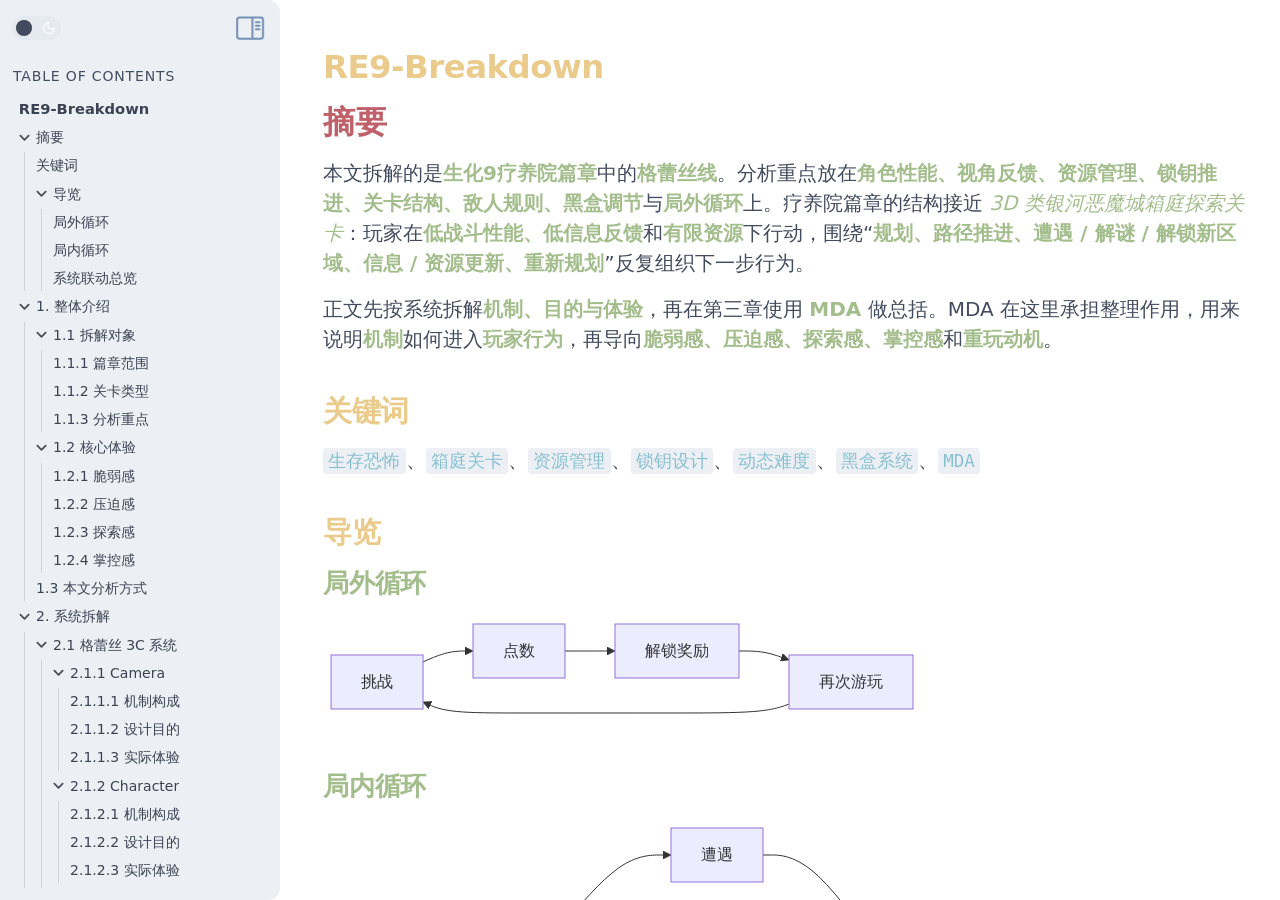
==== commit 285a7ebc: "Update RE9 breakdown content" ====
--- a/re9-breakdown.html
+++ b/re9-breakdown.html
@@ -8,7 +8,7 @@
 <meta property="og:type" content="website">
 <meta property="og:url" content="re9-breakdown.html">
 <meta property="og:image" content="attachment/pasted-image-20260425225102.png">
-<meta charset="UTF-8"><meta property="og:site_name" content="Rorschach's Vault"><meta name="viewport" content="width=device-width, initial-scale=1.0, user-scalable=yes, minimum-scale=1.0, maximum-scale=5.0"><link rel="alternate" type="application/rss+xml" title="RSS Feed" href="site-lib/rss.xml"><script async="" id="webpage-script" src="site-lib/scripts/webpage.js" onload="this.onload=null;this.setAttribute(&quot;loaded&quot;, &quot;true&quot;)"></script><link rel="icon" href="site-lib/media/favicon.png"><link rel="preload" href="site-lib/styles/snippets.css" as="style" onload="this.onload=null;this.rel='stylesheet'"><noscript><link rel="stylesheet" href="site-lib/styles/snippets.css"></noscript><link rel="stylesheet" href="site-lib/styles/obsidian.css"><link rel="stylesheet" href="site-lib/styles/theme.css"><link rel="preload" href="site-lib/styles/global-variable-styles.css" as="style" onload="this.onload=null;this.rel='stylesheet'"><noscript><link rel="stylesheet" href="site-lib/styles/global-variable-styles.css"></noscript><link rel="preload" href="site-lib/styles/main-styles.css" as="style" onload="this.onload=null;this.rel='stylesheet'"><noscript><link rel="stylesheet" href="site-lib/styles/main-styles.css"></noscript><style>body{--line-width:40em;--line-width-adaptive:40em;--file-line-width:40em;--sidebar-width:min(20em, 80vw);--collapse-arrow-size:11px;--tree-vertical-spacing:1.3em;--sidebar-margin:12px}:root{background-color:#202124}.sidebar{height:100%;font-size:14px;z-index:10;min-width:calc(var(--sidebar-width) + var(--divider-width-hover));max-width:calc(var(--sidebar-width) + var(--divider-width-hover));position:relative;overflow:hidden;overflow:clip;transition:min-width ease-in-out,max-width ease-in-out;transition-duration:.2s;contain:size}#left-sidebar{left:0}#right-sidebar{right:0}.sidebar.is-collapsed{min-width:0;max-width:0}.sidebar.floating{position:absolute}.sidebar .leaf-content{height:100%;min-width:calc(var(--sidebar-width) - var(--divider-width-hover));top:0;padding:var(--sidebar-margin);padding-top:4em;line-height:var(--line-height-tight);background-color:var(--background-secondary);transition:background-color,border-right,border-left,box-shadow;transition-duration:var(--color-fade-speed);transition-timing-function:ease-in-out;position:absolute;display:flex;flex-direction:column}.sidebar:not(.is-collapsed) .leaf-content{min-width:calc(max(100%,var(--sidebar-width)) - 3px);max-width:calc(max(100%,var(--sidebar-width)) - 3px)}#left-sidebar-content{left:0;border-top-right-radius:var(--radius-l);border-bottom-right-radius:var(--radius-l)}#right-sidebar-content{right:0;border-top-left-radius:var(--radius-l);border-bottom-left-radius:var(--radius-l)}.sidebar #left-sidebar-content,.sidebar #right-sidebar-content{contain:none!important;container-type:normal!important;animation:none!important}.sidebar:has(.leaf-content:empty):has(.topbar-content:empty){display:none}.sidebar-topbar{height:calc(2.3em + 2 * var(--sidebar-margin));width:var(--sidebar-width);padding:var(--sidebar-margin);z-index:1;position:fixed;display:flex;align-items:center;transition:width ease-in-out;transition-duration:inherit}.sidebar.is-collapsed .sidebar-topbar{width:calc(2.3em + var(--sidebar-margin) * 2)}.sidebar .sidebar-topbar.is-collapsed{width:0}#left-sidebar .sidebar-topbar{left:0;flex-direction:row;border-top-right-radius:var(--radius-l)}#right-sidebar .sidebar-topbar{right:0;flex-direction:row-reverse;border-top-left-radius:var(--radius-l)}#left-sidebar .topbar-content{margin-right:calc(2.3em + var(--sidebar-margin));flex-direction:row}#right-sidebar .topbar-content{margin-left:calc(2.3em + var(--sidebar-margin));flex-direction:row-reverse}.topbar-content{overflow:hidden visible;overflow:clip visible;width:100%;height:100%;display:flex;align-items:center;transition:inherit}.sidebar.is-collapsed .topbar-content{width:0;transition:inherit}.clickable-icon.sidebar-collapse-icon{background-color:transparent;color:var(--icon-color-focused);padding:2px!important;margin:0!important;height:100%!important;width:2.3em!important;margin-inline:0.14em!important;position:absolute}#left-sidebar .clickable-icon.sidebar-collapse-icon{transform:rotateY(180deg);right:var(--sidebar-margin)}#right-sidebar .clickable-icon.sidebar-collapse-icon{transform:rotateY(180deg);left:var(--sidebar-margin)}.clickable-icon.sidebar-collapse-icon svg.svg-icon{width:100%;height:100%}.feature-title{margin-left:1px;text-transform:uppercase;letter-spacing:.06em;margin-top:.75em;margin-bottom:.75em}.feature-header{display:flex;align-items:center;padding-top:0;font-size:1em;padding-left:0}body.floating-sidebars .sidebar{position:absolute}body{transition:background-color var(--color-fade-speed) ease-in-out}#navbar:not(:empty){display:flex;align-items:center;justify-content:space-between;padding:.5em 1em;width:100%}#main{display:flex;flex-direction:column;height:100%;width:100%;align-items:stretch;justify-content:center}#main-horizontal{display:flex;flex-direction:row;flex-grow:1;width:100%;align-items:stretch;justify-content:center}#center-content{flex-basis:100%;max-width:100%;width:100%;height:100%;display:flex;flex-direction:column;align-items:center;transition:opacity .2s ease-in-out;contain:inline-size}.hide{opacity:0!important;transition:opacity .2s ease-in-out;pointer-events:none}#center-content>.obsidian-document{padding-left:2em;padding-right:1em;margin-bottom:0;width:100%;width:-webkit-fill-available;width:-moz-available;width:fill-available;transition:background-color var(--color-fade-speed) ease-in-out;border-top-right-radius:var(--window-radius,var(--radius-m));border-top-left-radius:var(--window-radius,var(--radius-m));overflow-x:hidden!important;overflow-y:auto!important;display:flex!important;flex-direction:column!important;align-items:center!important;contain:inline-size}body #center-content>.obsidian-document>.markdown-preview-sizer{padding-bottom:80vh;width:100%;max-width:var(--line-width);flex-basis:var(--line-width);transition:background-color var(--color-fade-speed) ease-in-out;contain:inline-size}#center-content>.obsidian-document>div{width:100%!important;transition:background-color var(--color-fade-speed) ease-in-out;contain:inline-size}#center-content>.obsidian-document:not([data-type=markdown]).embed{display:flex;padding:1em;height:100%;width:100%;align-items:center;justify-content:center}#center-content>.obsidian-document:not([data-type=markdown]).embed>*{max-width:100%;max-height:100%;object-fit:contain}:not(h1,h2,h3,h4,h5,h6,li):has(> :is(.math,table)){overflow-x:auto!important}#center-content>.obsidian-document:not([data-type=markdown]){overflow-x:auto;contain:content;padding:0;margin:0;height:100%}.obsidian-document[data-type=attachment]{display:flex;flex-direction:column;align-items:center;justify-content:center;height:100%;width:100%}.obsidian-document[data-type=attachment]>*{outline:0;border:none;box-shadow:none}.obsidian-document[data-type=attachment] :is(img){max-width:90%;max-height:90%;object-fit:contain}.obsidian-document[data-type=attachment]>:is(audio){width:100%;max-width:min(90%,var(--line-width))}.obsidian-document[data-type=attachment]>:is(embed,iframe,video){width:100%;height:100%;max-width:100%;max-height:100%;object-fit:contain}.canvas-wrapper>:is(.header,.footer){z-index:100;position:absolute;display:flex;justify-content:center;flex-direction:column;width:100%;align-items:center}.scroll-highlight{position:absolute;width:100%;height:100%;pointer-events:none;z-index:1000;background-color:hsla(var(--color-accent-hsl),.25);opacity:0;padding:1em;inset:50%;translate:-50% -50%;border-radius:var(--radius-s)}</style><script defer="">async function loadIncludes(){let e=document.querySelectorAll("link[itemprop='include']");for(const t of e){let e=t.getAttribute("href");try{let o="";if(e.startsWith("https:")||e.startsWith("http:")||"file:"!=window.location.protocol){const n=await fetch(e);if(!n.ok){console.log("Could not include file: "+e),t?.remove();continue}o=await n.text()}else{const t=document.getElementById(btoa(encodeURI(e)));if(t){const e=JSON.parse(decodeURI(atob(t.getAttribute("value")??"")));o=e?.data??""}}let n=document.createRange().createContextualFragment(o);t.before(n),t.remove(),console.log("Included text: "+o),console.log("Included file: "+e)}catch(o){t?.remove(),console.log("Could not include file: "+e,o);continue}}}document.addEventListener("DOMContentLoaded",(()=>{loadIncludes()}));let isFileProtocol="file:"==location.protocol;function waitLoadScripts(e,t){let o=e.map((e=>document.getElementById(e+"-script")));!function e(n){let l=o[n],c=n+1;l?(l&&"true"!=l.getAttribute("loaded")||n<o.length&&e(c),n<o.length&&l.addEventListener("load",(()=>e(c)))):n<o.length?e(c):t()}(0)}</script></head><body class="publish css-settings-manager styled-scrollbars show-inline-title show-ribbon is-focused"><script defer="">let theme=localStorage.getItem("theme")||(window.matchMedia("(prefers-color-scheme: dark)").matches?"dark":"light");"dark"==theme?(document.body.classList.add("theme-dark"),document.body.classList.remove("theme-light")):(document.body.classList.add("theme-light"),document.body.classList.remove("theme-dark")),window.innerWidth<480?document.body.classList.add("is-phone"):window.innerWidth<768?document.body.classList.add("is-tablet"):window.innerWidth<1024?document.body.classList.add("is-small-screen"):document.body.classList.add("is-large-screen")</script><div class="parsed-feature-container" style="display: contents;"><link itemprop="include" href="site-lib/html/custom-head-content-content.html"></div><div id="main"><div id="navbar"></div><div id="main-horizontal"><div id="left-content" class="leaf" style="--sidebar-width: var(--sidebar-width-left);"><div id="left-sidebar" class="sidebar"><div class="sidebar-handle"></div><div class="sidebar-topbar"><div class="topbar-content"><label class="theme-toggle-container" for="theme-toggle-input" id=""><input class="theme-toggle-input" type="checkbox" id="theme-toggle-input"><div class="toggle-background"></div></label></div><div class="clickable-icon sidebar-collapse-icon"><svg xmlns="http://www.w3.org/2000/svg" width="100%" height="100%" viewBox="0 0 24 24" fill="none" stroke="currentColor" stroke-width="3" stroke-linecap="round" stroke-linejoin="round" class="svg-icon"><path d="M21 3H3C1.89543 3 1 3.89543 1 5V19C1 20.1046 1.89543 21 3 21H21C22.1046 21 23 20.1046 23 19V5C23 3.89543 22.1046 3 21 3Z"></path><path d="M10 4V20"></path><path d="M4 7H7"></path><path d="M4 10H7"></path><path d="M4 13H7"></path></svg></div></div><div class="sidebar-content-wrapper"><div id="left-sidebar-content" class="leaf-content"><link itemprop="include" href="site-lib/html/file-tree-content.html"><div id="outline" class=" tree-container"><div class="feature-header"><div class="feature-title">Table Of Contents</div><button class="clickable-icon nav-action-button tree-collapse-all" aria-label="Collapse All"><svg xmlns="http://www.w3.org/2000/svg" width="24" height="24" viewBox="0 0 24 24" fill="none" stroke="currentColor" stroke-width="2" stroke-linecap="round" stroke-linejoin="round"></svg></button></div><div class="tree-item" data-depth="1"><a class="tree-item-self is-clickable" href="re9-breakdown.html#RE9-Breakdown_0" data-path="#RE9-Breakdown_0"><div class="tree-item-inner heading-link" heading-name="RE9-Breakdown">RE9-Breakdown</div></a><div class="tree-item-children"></div></div><div class="tree-item mod-collapsible" data-depth="1"><a class="tree-item-self is-clickable mod-collapsible" href="re9-breakdown.html#摘要_0" data-path="#摘要_0"><div class="tree-item-icon collapse-icon"><svg xmlns="http://www.w3.org/2000/svg" width="24" height="24" viewBox="0 0 24 24" fill="none" stroke="currentColor" stroke-width="2" stroke-linecap="round" stroke-linejoin="round" class="svg-icon right-triangle"><path d="M3 8L12 17L21 8"></path></svg></div><div class="tree-item-inner heading-link" heading-name="摘要">摘要</div></a><div class="tree-item-children"><div class="tree-item" data-depth="2"><a class="tree-item-self is-clickable" href="re9-breakdown.html#关键词_0" data-path="#关键词_0"><div class="tree-item-inner heading-link" heading-name="关键词">关键词</div></a><div class="tree-item-children"></div></div><div class="tree-item mod-collapsible" data-depth="2"><a class="tree-item-self is-clickable mod-collapsible" href="re9-breakdown.html#导览_0" data-path="#导览_0"><div class="tree-item-icon collapse-icon"><svg xmlns="http://www.w3.org/2000/svg" width="24" height="24" viewBox="0 0 24 24" fill="none" stroke="currentColor" stroke-width="2" stroke-linecap="round" stroke-linejoin="round" class="svg-icon right-triangle"><path d="M3 8L12 17L21 8"></path></svg></div><div class="tree-item-inner heading-link" heading-name="导览">导览</div></a><div class="tree-item-children"><div class="tree-item" data-depth="3"><a class="tree-item-self is-clickable" href="re9-breakdown.html#局外循环_0" data-path="#局外循环_0"><div class="tree-item-inner heading-link" heading-name="局外循环">局外循环</div></a><div class="tree-item-children"></div></div><div class="tree-item" data-depth="3"><a class="tree-item-self is-clickable" href="re9-breakdown.html#局内循环_0" data-path="#局内循环_0"><div class="tree-item-inner heading-link" heading-name="局内循环">局内循环</div></a><div class="tree-item-children"></div></div><div class="tree-item" data-depth="3"><a class="tree-item-self is-clickable" href="re9-breakdown.html#系统联动总览_0" data-path="#系统联动总览_0"><div class="tree-item-inner heading-link" heading-name="系统联动总览">系统联动总览</div></a><div class="tree-item-children"></div></div></div></div></div></div><div class="tree-item mod-collapsible" data-depth="1"><a class="tree-item-self is-clickable mod-collapsible" href="re9-breakdown.html#1._整体介绍_0" data-path="#1._整体介绍_0"><div class="tree-item-icon collapse-icon"><svg xmlns="http://www.w3.org/2000/svg" width="24" height="24" viewBox="0 0 24 24" fill="none" stroke="currentColor" stroke-width="2" stroke-linecap="round" stroke-linejoin="round" class="svg-icon right-triangle"><path d="M3 8L12 17L21 8"></path></svg></div><div class="tree-item-inner heading-link" heading-name="1. 整体介绍">1. 整体介绍</div></a><div class="tree-item-children"><div class="tree-item mod-collapsible" data-depth="2"><a class="tree-item-self is-clickable mod-collapsible" href="re9-breakdown.html#1.1_拆解对象_0" data-path="#1.1_拆解对象_0"><div class="tree-item-icon collapse-icon"><svg xmlns="http://www.w3.org/2000/svg" width="24" height="24" viewBox="0 0 24 24" fill="none" stroke="currentColor" stroke-width="2" stroke-linecap="round" stroke-linejoin="round" class="svg-icon right-triangle"><path d="M3 8L12 17L21 8"></path></svg></div><div class="tree-item-inner heading-link" heading-name="1.1 拆解对象">1.1 拆解对象</div></a><div class="tree-item-children"><div class="tree-item" data-depth="3"><a class="tree-item-self is-clickable" href="re9-breakdown.html#1.1.1_篇章范围_0" data-path="#1.1.1_篇章范围_0"><div class="tree-item-inner heading-link" heading-name="1.1.1 篇章范围">1.1.1 篇章范围</div></a><div class="tree-item-children"></div></div><div class="tree-item" data-depth="3"><a class="tree-item-self is-clickable" href="re9-breakdown.html#1.1.2_关卡类型_0" data-path="#1.1.2_关卡类型_0"><div class="tree-item-inner heading-link" heading-name="1.1.2 关卡类型">1.1.2 关卡类型</div></a><div class="tree-item-children"></div></div><div class="tree-item" data-depth="3"><a class="tree-item-self is-clickable" href="re9-breakdown.html#1.1.3_分析重点_0" data-path="#1.1.3_分析重点_0"><div class="tree-item-inner heading-link" heading-name="1.1.3 分析重点">1.1.3 分析重点</div></a><div class="tree-item-children"></div></div></div></div><div class="tree-item mod-collapsible" data-depth="2"><a class="tree-item-self is-clickable mod-collapsible" href="re9-breakdown.html#1.2_核心体验_0" data-path="#1.2_核心体验_0"><div class="tree-item-icon collapse-icon"><svg xmlns="http://www.w3.org/2000/svg" width="24" height="24" viewBox="0 0 24 24" fill="none" stroke="currentColor" stroke-width="2" stroke-linecap="round" stroke-linejoin="round" class="svg-icon right-triangle"><path d="M3 8L12 17L21 8"></path></svg></div><div class="tree-item-inner heading-link" heading-name="1.2 核心体验">1.2 核心体验</div></a><div class="tree-item-children"><div class="tree-item" data-depth="3"><a class="tree-item-self is-clickable" href="re9-breakdown.html#1.2.1_脆弱感_0" data-path="#1.2.1_脆弱感_0"><div class="tree-item-inner heading-link" heading-name="1.2.1 脆弱感">1.2.1 脆弱感</div></a><div class="tree-item-children"></div></div><div class="tree-item" data-depth="3"><a class="tree-item-self is-clickable" href="re9-breakdown.html#1.2.2_压迫感_0" data-path="#1.2.2_压迫感_0"><div class="tree-item-inner heading-link" heading-name="1.2.2 压迫感">1.2.2 压迫感</div></a><div class="tree-item-children"></div></div><div class="tree-item" data-depth="3"><a class="tree-item-self is-clickable" href="re9-breakdown.html#1.2.3_探索感_0" data-path="#1.2.3_探索感_0"><div class="tree-item-inner heading-link" heading-name="1.2.3 探索感">1.2.3 探索感</div></a><div class="tree-item-children"></div></div><div class="tree-item" data-depth="3"><a class="tree-item-self is-clickable" href="re9-breakdown.html#1.2.4_掌控感_0" data-path="#1.2.4_掌控感_0"><div class="tree-item-inner heading-link" heading-name="1.2.4 掌控感">1.2.4 掌控感</div></a><div class="tree-item-children"></div></div></div></div><div class="tree-item" data-depth="2"><a class="tree-item-self is-clickable" href="re9-breakdown.html#1.3_本文分析方式_0" data-path="#1.3_本文分析方式_0"><div class="tree-item-inner heading-link" heading-name="1.3 本文分析方式">1.3 本文分析方式</div></a><div class="tree-item-children"></div></div></div></div><div class="tree-item mod-collapsible" data-depth="1"><a class="tree-item-self is-clickable mod-collapsible" href="re9-breakdown.html#2._系统拆解_0" data-path="#2._系统拆解_0"><div class="tree-item-icon collapse-icon"><svg xmlns="http://www.w3.org/2000/svg" width="24" height="24" viewBox="0 0 24 24" fill="none" stroke="currentColor" stroke-width="2" stroke-linecap="round" stroke-linejoin="round" class="svg-icon right-triangle"><path d="M3 8L12 17L21 8"></path></svg></div><div class="tree-item-inner heading-link" heading-name="2. 系统拆解">2. 系统拆解</div></a><div class="tree-item-children"><div class="tree-item mod-collapsible" data-depth="2"><a class="tree-item-self is-clickable mod-collapsible" href="re9-breakdown.html#2.1_格蕾丝_3C_系统_0" data-path="#2.1_格蕾丝_3C_系统_0"><div class="tree-item-icon collapse-icon"><svg xmlns="http://www.w3.org/2000/svg" width="24" height="24" viewBox="0 0 24 24" fill="none" stroke="currentColor" stroke-width="2" stroke-linecap="round" stroke-linejoin="round" class="svg-icon right-triangle"><path d="M3 8L12 17L21 8"></path></svg></div><div class="tree-item-inner heading-link" heading-name="2.1 格蕾丝 3C 系统">2.1 格蕾丝 3C 系统</div></a><div class="tree-item-children"><div class="tree-item mod-collapsible" data-depth="3"><a class="tree-item-self is-clickable mod-collapsible" href="re9-breakdown.html#2.1.1_Camera_0" data-path="#2.1.1_Camera_0"><div class="tree-item-icon collapse-icon"><svg xmlns="http://www.w3.org/2000/svg" width="24" height="24" viewBox="0 0 24 24" fill="none" stroke="currentColor" stroke-width="2" stroke-linecap="round" stroke-linejoin="round" class="svg-icon right-triangle"><path d="M3 8L12 17L21 8"></path></svg></div><div class="tree-item-inner heading-link" heading-name="2.1.1 Camera">2.1.1 Camera</div></a><div class="tree-item-children"><div class="tree-item" data-depth="4"><a class="tree-item-self is-clickable" href="re9-breakdown.html#2.1.1.1_机制构成_0" data-path="#2.1.1.1_机制构成_0"><div class="tree-item-inner heading-link" heading-name="2.1.1.1 机制构成">2.1.1.1 机制构成</div></a><div class="tree-item-children"></div></div><div class="tree-item" data-depth="4"><a class="tree-item-self is-clickable" href="re9-breakdown.html#2.1.1.2_设计目的_0" data-path="#2.1.1.2_设计目的_0"><div class="tree-item-inner heading-link" heading-name="2.1.1.2 设计目的">2.1.1.2 设计目的</div></a><div class="tree-item-children"></div></div><div class="tree-item" data-depth="4"><a class="tree-item-self is-clickable" href="re9-breakdown.html#2.1.1.3_实际体验_0" data-path="#2.1.1.3_实际体验_0"><div class="tree-item-inner heading-link" heading-name="2.1.1.3 实际体验">2.1.1.3 实际体验</div></a><div class="tree-item-children"></div></div></div></div><div class="tree-item mod-collapsible" data-depth="3"><a class="tree-item-self is-clickable mod-collapsible" href="re9-breakdown.html#2.1.2_Character_0" data-path="#2.1.2_Character_0"><div class="tree-item-icon collapse-icon"><svg xmlns="http://www.w3.org/2000/svg" width="24" height="24" viewBox="0 0 24 24" fill="none" stroke="currentColor" stroke-width="2" stroke-linecap="round" stroke-linejoin="round" class="svg-icon right-triangle"><path d="M3 8L12 17L21 8"></path></svg></div><div class="tree-item-inner heading-link" heading-name="2.1.2 Character">2.1.2 Character</div></a><div class="tree-item-children"><div class="tree-item" data-depth="4"><a class="tree-item-self is-clickable" href="re9-breakdown.html#2.1.2.1_机制构成_0" data-path="#2.1.2.1_机制构成_0"><div class="tree-item-inner heading-link" heading-name="2.1.2.1 机制构成">2.1.2.1 机制构成</div></a><div class="tree-item-children"></div></div><div class="tree-item" data-depth="4"><a class="tree-item-self is-clickable" href="re9-breakdown.html#2.1.2.2_设计目的_0" data-path="#2.1.2.2_设计目的_0"><div class="tree-item-inner heading-link" heading-name="2.1.2.2 设计目的">2.1.2.2 设计目的</div></a><div class="tree-item-children"></div></div><div class="tree-item" data-depth="4"><a class="tree-item-self is-clickable" href="re9-breakdown.html#2.1.2.3_实际体验_0" data-path="#2.1.2.3_实际体验_0"><div class="tree-item-inner heading-link" heading-name="2.1.2.3 实际体验">2.1.2.3 实际体验</div></a><div class="tree-item-children"></div></div></div></div><div class="tree-item mod-collapsible" data-depth="3"><a class="tree-item-self is-clickable mod-collapsible" href="re9-breakdown.html#2.1.3_Controller_0" data-path="#2.1.3_Controller_0"><div class="tree-item-icon collapse-icon"><svg xmlns="http://www.w3.org/2000/svg" width="24" height="24" viewBox="0 0 24 24" fill="none" stroke="currentColor" stroke-width="2" stroke-linecap="round" stroke-linejoin="round" class="svg-icon right-triangle"><path d="M3 8L12 17L21 8"></path></svg></div><div class="tree-item-inner heading-link" heading-name="2.1.3 Controller">2.1.3 Controller</div></a><div class="tree-item-children"><div class="tree-item" data-depth="4"><a class="tree-item-self is-clickable" href="re9-breakdown.html#2.1.3.1_机制构成_0" data-path="#2.1.3.1_机制构成_0"><div class="tree-item-inner heading-link" heading-name="2.1.3.1 机制构成">2.1.3.1 机制构成</div></a><div class="tree-item-children"></div></div><div class="tree-item" data-depth="4"><a class="tree-item-self is-clickable" href="re9-breakdown.html#2.1.3.2_设计目的_0" data-path="#2.1.3.2_设计目的_0"><div class="tree-item-inner heading-link" heading-name="2.1.3.2 设计目的">2.1.3.2 设计目的</div></a><div class="tree-item-children"></div></div><div class="tree-item" data-depth="4"><a class="tree-item-self is-clickable" href="re9-breakdown.html#2.1.3.3_实际体验_0" data-path="#2.1.3.3_实际体验_0"><div class="tree-item-inner heading-link" heading-name="2.1.3.3 实际体验">2.1.3.3 实际体验</div></a><div class="tree-item-children"></div></div></div></div></div></div><div class="tree-item mod-collapsible" data-depth="2"><a class="tree-item-self is-clickable mod-collapsible" href="re9-breakdown.html#2.2_UI_与状态反馈系统_0" data-path="#2.2_UI_与状态反馈系统_0"><div class="tree-item-icon collapse-icon"><svg xmlns="http://www.w3.org/2000/svg" width="24" height="24" viewBox="0 0 24 24" fill="none" stroke="currentColor" stroke-width="2" stroke-linecap="round" stroke-linejoin="round" class="svg-icon right-triangle"><path d="M3 8L12 17L21 8"></path></svg></div><div class="tree-item-inner heading-link" heading-name="2.2 UI 与状态反馈系统">2.2 UI 与状态反馈系统</div></a><div class="tree-item-children"><div class="tree-item" data-depth="3"><a class="tree-item-self is-clickable" href="re9-breakdown.html#2.2.1_机制构成_0" data-path="#2.2.1_机制构成_0"><div class="tree-item-inner heading-link" heading-name="2.2.1 机制构成">2.2.1 机制构成</div></a><div class="tree-item-children"></div></div><div class="tree-item" data-depth="3"><a class="tree-item-self is-clickable" href="re9-breakdown.html#2.2.2_设计目的_0" data-path="#2.2.2_设计目的_0"><div class="tree-item-inner heading-link" heading-name="2.2.2 设计目的">2.2.2 设计目的</div></a><div class="tree-item-children"></div></div><div class="tree-item" data-depth="3"><a class="tree-item-self is-clickable" href="re9-breakdown.html#2.2.3_实际体验_0" data-path="#2.2.3_实际体验_0"><div class="tree-item-inner heading-link" heading-name="2.2.3 实际体验">2.2.3 实际体验</div></a><div class="tree-item-children"></div></div></div></div><div class="tree-item mod-collapsible" data-depth="2"><a class="tree-item-self is-clickable mod-collapsible" href="re9-breakdown.html#2.3_背包与资源系统_0" data-path="#2.3_背包与资源系统_0"><div class="tree-item-icon collapse-icon"><svg xmlns="http://www.w3.org/2000/svg" width="24" height="24" viewBox="0 0 24 24" fill="none" stroke="currentColor" stroke-width="2" stroke-linecap="round" stroke-linejoin="round" class="svg-icon right-triangle"><path d="M3 8L12 17L21 8"></path></svg></div><div class="tree-item-inner heading-link" heading-name="2.3 背包与资源系统">2.3 背包与资源系统</div></a><div class="tree-item-children"><div class="tree-item mod-collapsible" data-depth="3"><a class="tree-item-self is-clickable mod-collapsible" href="re9-breakdown.html#2.3.1_机制构成_0" data-path="#2.3.1_机制构成_0"><div class="tree-item-icon collapse-icon"><svg xmlns="http://www.w3.org/2000/svg" width="24" height="24" viewBox="0 0 24 24" fill="none" stroke="currentColor" stroke-width="2" stroke-linecap="round" stroke-linejoin="round" class="svg-icon right-triangle"><path d="M3 8L12 17L21 8"></path></svg></div><div class="tree-item-inner heading-link" heading-name="2.3.1 机制构成">2.3.1 机制构成</div></a><div class="tree-item-children"><div class="tree-item" data-depth="4"><a class="tree-item-self is-clickable" href="re9-breakdown.html#2.3.1.1_格子背包_0" data-path="#2.3.1.1_格子背包_0"><div class="tree-item-inner heading-link" heading-name="2.3.1.1 格子背包">2.3.1.1 格子背包</div></a><div class="tree-item-children"></div></div><div class="tree-item" data-depth="4"><a class="tree-item-self is-clickable" href="re9-breakdown.html#2.3.1.2_次元箱_0" data-path="#2.3.1.2_次元箱_0"><div class="tree-item-inner heading-link" heading-name="2.3.1.2 次元箱">2.3.1.2 次元箱</div></a><div class="tree-item-children"></div></div><div class="tree-item" data-depth="4"><a class="tree-item-self is-clickable" href="re9-breakdown.html#2.3.1.3_丢弃机制_0" data-path="#2.3.1.3_丢弃机制_0"><div class="tree-item-inner heading-link" heading-name="2.3.1.3 丢弃机制">2.3.1.3 丢弃机制</div></a><div class="tree-item-children"></div></div></div></div><div class="tree-item" data-depth="3"><a class="tree-item-self is-clickable" href="re9-breakdown.html#2.3.2_设计目的_0" data-path="#2.3.2_设计目的_0"><div class="tree-item-inner heading-link" heading-name="2.3.2 设计目的">2.3.2 设计目的</div></a><div class="tree-item-children"></div></div><div class="tree-item" data-depth="3"><a class="tree-item-self is-clickable" href="re9-breakdown.html#2.3.3_实际体验_0" data-path="#2.3.3_实际体验_0"><div class="tree-item-inner heading-link" heading-name="2.3.3 实际体验">2.3.3 实际体验</div></a><div class="tree-item-children"></div></div></div></div><div class="tree-item mod-collapsible" data-depth="2"><a class="tree-item-self is-clickable mod-collapsible" href="re9-breakdown.html#2.4_血液收集器系统_0" data-path="#2.4_血液收集器系统_0"><div class="tree-item-icon collapse-icon"><svg xmlns="http://www.w3.org/2000/svg" width="24" height="24" viewBox="0 0 24 24" fill="none" stroke="currentColor" stroke-width="2" stroke-linecap="round" stroke-linejoin="round" class="svg-icon right-triangle"><path d="M3 8L12 17L21 8"></path></svg></div><div class="tree-item-inner heading-link" heading-name="2.4 血液收集器系统">2.4 血液收集器系统</div></a><div class="tree-item-children"><div class="tree-item" data-depth="3"><a class="tree-item-self is-clickable" href="re9-breakdown.html#2.4.1_机制构成_0" data-path="#2.4.1_机制构成_0"><div class="tree-item-inner heading-link" heading-name="2.4.1 机制构成">2.4.1 机制构成</div></a><div class="tree-item-children"></div></div><div class="tree-item" data-depth="3"><a class="tree-item-self is-clickable" href="re9-breakdown.html#2.4.2_设计目的_0" data-path="#2.4.2_设计目的_0"><div class="tree-item-inner heading-link" heading-name="2.4.2 设计目的">2.4.2 设计目的</div></a><div class="tree-item-children"></div></div><div class="tree-item" data-depth="3"><a class="tree-item-self is-clickable" href="re9-breakdown.html#2.4.3_实际体验_0" data-path="#2.4.3_实际体验_0"><div class="tree-item-inner heading-link" heading-name="2.4.3 实际体验">2.4.3 实际体验</div></a><div class="tree-item-children"></div></div></div></div><div class="tree-item mod-collapsible" data-depth="2"><a class="tree-item-self is-clickable mod-collapsible" href="re9-breakdown.html#2.5_锁钥系统_0" data-path="#2.5_锁钥系统_0"><div class="tree-item-icon collapse-icon"><svg xmlns="http://www.w3.org/2000/svg" width="24" height="24" viewBox="0 0 24 24" fill="none" stroke="currentColor" stroke-width="2" stroke-linecap="round" stroke-linejoin="round" class="svg-icon right-triangle"><path d="M3 8L12 17L21 8"></path></svg></div><div class="tree-item-inner heading-link" heading-name="2.5 锁钥系统">2.5 锁钥系统</div></a><div class="tree-item-children"><div class="tree-item mod-collapsible" data-depth="3"><a class="tree-item-self is-clickable mod-collapsible" href="re9-breakdown.html#2.5.1_机制构成_0" data-path="#2.5.1_机制构成_0"><div class="tree-item-icon collapse-icon"><svg xmlns="http://www.w3.org/2000/svg" width="24" height="24" viewBox="0 0 24 24" fill="none" stroke="currentColor" stroke-width="2" stroke-linecap="round" stroke-linejoin="round" class="svg-icon right-triangle"><path d="M3 8L12 17L21 8"></path></svg></div><div class="tree-item-inner heading-link" heading-name="2.5.1 机制构成">2.5.1 机制构成</div></a><div class="tree-item-children"><div class="tree-item" data-depth="4"><a class="tree-item-self is-clickable" href="re9-breakdown.html#2.5.1.1_知识锁_0" data-path="#2.5.1.1_知识锁_0"><div class="tree-item-inner heading-link" heading-name="2.5.1.1 知识锁">2.5.1.1 知识锁</div></a><div class="tree-item-children"></div></div><div class="tree-item" data-depth="4"><a class="tree-item-self is-clickable" href="re9-breakdown.html#2.5.1.2_道具锁_0" data-path="#2.5.1.2_道具锁_0"><div class="tree-item-inner heading-link" heading-name="2.5.1.2 道具锁">2.5.1.2 道具锁</div></a><div class="tree-item-children"></div></div><div class="tree-item" data-depth="4"><a class="tree-item-self is-clickable" href="re9-breakdown.html#2.5.1.3_敌人锁_0" data-path="#2.5.1.3_敌人锁_0"><div class="tree-item-inner heading-link" heading-name="2.5.1.3 敌人锁">2.5.1.3 敌人锁</div></a><div class="tree-item-children"></div></div><div class="tree-item" data-depth="4"><a class="tree-item-self is-clickable" href="re9-breakdown.html#2.5.1.4_剧情锁_0" data-path="#2.5.1.4_剧情锁_0"><div class="tree-item-inner heading-link" heading-name="2.5.1.4 剧情锁">2.5.1.4 剧情锁</div></a><div class="tree-item-children"></div></div><div class="tree-item" data-depth="4"><a class="tree-item-self is-clickable" href="re9-breakdown.html#2.5.1.5_渐进式锁钥_0" data-path="#2.5.1.5_渐进式锁钥_0"><div class="tree-item-inner heading-link" heading-name="2.5.1.5 渐进式锁钥">2.5.1.5 渐进式锁钥</div></a><div class="tree-item-children"></div></div></div></div><div class="tree-item" data-depth="3"><a class="tree-item-self is-clickable" href="re9-breakdown.html#2.5.2_设计目的_0" data-path="#2.5.2_设计目的_0"><div class="tree-item-inner heading-link" heading-name="2.5.2 设计目的">2.5.2 设计目的</div></a><div class="tree-item-children"></div></div><div class="tree-item" data-depth="3"><a class="tree-item-self is-clickable" href="re9-breakdown.html#2.5.3_实际体验_0" data-path="#2.5.3_实际体验_0"><div class="tree-item-inner heading-link" heading-name="2.5.3 实际体验">2.5.3 实际体验</div></a><div class="tree-item-children"></div></div></div></div><div class="tree-item mod-collapsible" data-depth="2"><a class="tree-item-self is-clickable mod-collapsible" href="re9-breakdown.html#2.6_关卡结构与路线引导系统_0" data-path="#2.6_关卡结构与路线引导系统_0"><div class="tree-item-icon collapse-icon"><svg xmlns="http://www.w3.org/2000/svg" width="24" height="24" viewBox="0 0 24 24" fill="none" stroke="currentColor" stroke-width="2" stroke-linecap="round" stroke-linejoin="round" class="svg-icon right-triangle"><path d="M3 8L12 17L21 8"></path></svg></div><div class="tree-item-inner heading-link" heading-name="2.6 关卡结构与路线引导系统">2.6 关卡结构与路线引导系统</div></a><div class="tree-item-children"><div class="tree-item mod-collapsible" data-depth="3"><a class="tree-item-self is-clickable mod-collapsible" href="re9-breakdown.html#2.6.1_机制构成_0" data-path="#2.6.1_机制构成_0"><div class="tree-item-icon collapse-icon"><svg xmlns="http://www.w3.org/2000/svg" width="24" height="24" viewBox="0 0 24 24" fill="none" stroke="currentColor" stroke-width="2" stroke-linecap="round" stroke-linejoin="round" class="svg-icon right-triangle"><path d="M3 8L12 17L21 8"></path></svg></div><div class="tree-item-inner heading-link" heading-name="2.6.1 机制构成">2.6.1 机制构成</div></a><div class="tree-item-children"><div class="tree-item" data-depth="4"><a class="tree-item-self is-clickable" href="re9-breakdown.html#2.6.1.1_中央大厅_0" data-path="#2.6.1.1_中央大厅_0"><div class="tree-item-inner heading-link" heading-name="2.6.1.1 中央大厅">2.6.1.1 中央大厅</div></a><div class="tree-item-children"></div></div><div class="tree-item" data-depth="4"><a class="tree-item-self is-clickable" href="re9-breakdown.html#2.6.1.2_主干与枝干_0" data-path="#2.6.1.2_主干与枝干_0"><div class="tree-item-inner heading-link" heading-name="2.6.1.2 主干与枝干">2.6.1.2 主干与枝干</div></a><div class="tree-item-children"></div></div><div class="tree-item" data-depth="4"><a class="tree-item-self is-clickable" href="re9-breakdown.html#2.6.1.3_地下区域_0" data-path="#2.6.1.3_地下区域_0"><div class="tree-item-inner heading-link" heading-name="2.6.1.3 地下区域">2.6.1.3 地下区域</div></a><div class="tree-item-children"></div></div><div class="tree-item" data-depth="4"><a class="tree-item-self is-clickable" href="re9-breakdown.html#2.6.1.4_存档点布局_0" data-path="#2.6.1.4_存档点布局_0"><div class="tree-item-inner heading-link" heading-name="2.6.1.4 存档点布局">2.6.1.4 存档点布局</div></a><div class="tree-item-children"></div></div></div></div><div class="tree-item" data-depth="3"><a class="tree-item-self is-clickable" href="re9-breakdown.html#2.6.2_设计目的_0" data-path="#2.6.2_设计目的_0"><div class="tree-item-inner heading-link" heading-name="2.6.2 设计目的">2.6.2 设计目的</div></a><div class="tree-item-children"></div></div><div class="tree-item" data-depth="3"><a class="tree-item-self is-clickable" href="re9-breakdown.html#2.6.3_实际体验_0" data-path="#2.6.3_实际体验_0"><div class="tree-item-inner heading-link" heading-name="2.6.3 实际体验">2.6.3 实际体验</div></a><div class="tree-item-children"></div></div></div></div><div class="tree-item mod-collapsible" data-depth="2"><a class="tree-item-self is-clickable mod-collapsible" href="re9-breakdown.html#2.7_敌人系统_0" data-path="#2.7_敌人系统_0"><div class="tree-item-icon collapse-icon"><svg xmlns="http://www.w3.org/2000/svg" width="24" height="24" viewBox="0 0 24 24" fill="none" stroke="currentColor" stroke-width="2" stroke-linecap="round" stroke-linejoin="round" class="svg-icon right-triangle"><path d="M3 8L12 17L21 8"></path></svg></div><div class="tree-item-inner heading-link" heading-name="2.7 敌人系统">2.7 敌人系统</div></a><div class="tree-item-children"><div class="tree-item mod-collapsible" data-depth="3"><a class="tree-item-self is-clickable mod-collapsible" href="re9-breakdown.html#2.7.1_机制构成_0" data-path="#2.7.1_机制构成_0"><div class="tree-item-icon collapse-icon"><svg xmlns="http://www.w3.org/2000/svg" width="24" height="24" viewBox="0 0 24 24" fill="none" stroke="currentColor" stroke-width="2" stroke-linecap="round" stroke-linejoin="round" class="svg-icon right-triangle"><path d="M3 8L12 17L21 8"></path></svg></div><div class="tree-item-inner heading-link" heading-name="2.7.1 机制构成">2.7.1 机制构成</div></a><div class="tree-item-children"><div class="tree-item" data-depth="4"><a class="tree-item-self is-clickable" href="re9-breakdown.html#2.7.1.1_普通僵尸_0" data-path="#2.7.1.1_普通僵尸_0"><div class="tree-item-inner heading-link" heading-name="2.7.1.1 普通僵尸">2.7.1.1 普通僵尸</div></a><div class="tree-item-children"></div></div><div class="tree-item" data-depth="4"><a class="tree-item-self is-clickable" href="re9-breakdown.html#2.7.1.2_孢子僵尸_0" data-path="#2.7.1.2_孢子僵尸_0"><div class="tree-item-inner heading-link" heading-name="2.7.1.2 孢子僵尸">2.7.1.2 孢子僵尸</div></a><div class="tree-item-children"></div></div><div class="tree-item" data-depth="4"><a class="tree-item-self is-clickable" href="re9-breakdown.html#2.7.1.3_追击类敌人_0" data-path="#2.7.1.3_追击类敌人_0"><div class="tree-item-inner heading-link" heading-name="2.7.1.3 追击类敌人">2.7.1.3 追击类敌人</div></a><div class="tree-item-children"></div></div><div class="tree-item" data-depth="4"><a class="tree-item-self is-clickable" href="re9-breakdown.html#2.7.1.4_生前记忆僵尸_0" data-path="#2.7.1.4_生前记忆僵尸_0"><div class="tree-item-inner heading-link" heading-name="2.7.1.4 生前记忆僵尸">2.7.1.4 生前记忆僵尸</div></a><div class="tree-item-children"></div></div><div class="tree-item" data-depth="4"><a class="tree-item-self is-clickable" href="re9-breakdown.html#2.7.1.5_怪物女孩_0" data-path="#2.7.1.5_怪物女孩_0"><div class="tree-item-inner heading-link" heading-name="2.7.1.5 怪物女孩">2.7.1.5 怪物女孩</div></a><div class="tree-item-children"></div></div></div></div><div class="tree-item" data-depth="3"><a class="tree-item-self is-clickable" href="re9-breakdown.html#2.7.2_设计目的_0" data-path="#2.7.2_设计目的_0"><div class="tree-item-inner heading-link" heading-name="2.7.2 设计目的">2.7.2 设计目的</div></a><div class="tree-item-children"></div></div><div class="tree-item" data-depth="3"><a class="tree-item-self is-clickable" href="re9-breakdown.html#2.7.3_实际体验_0" data-path="#2.7.3_实际体验_0"><div class="tree-item-inner heading-link" heading-name="2.7.3 实际体验">2.7.3 实际体验</div></a><div class="tree-item-children"></div></div></div></div><div class="tree-item mod-collapsible" data-depth="2"><a class="tree-item-self is-clickable mod-collapsible" href="re9-breakdown.html#2.8_解谜与特殊流程系统_0" data-path="#2.8_解谜与特殊流程系统_0"><div class="tree-item-icon collapse-icon"><svg xmlns="http://www.w3.org/2000/svg" width="24" height="24" viewBox="0 0 24 24" fill="none" stroke="currentColor" stroke-width="2" stroke-linecap="round" stroke-linejoin="round" class="svg-icon right-triangle"><path d="M3 8L12 17L21 8"></path></svg></div><div class="tree-item-inner heading-link" heading-name="2.8 解谜与特殊流程系统">2.8 解谜与特殊流程系统</div></a><div class="tree-item-children"><div class="tree-item mod-collapsible" data-depth="3"><a class="tree-item-self is-clickable mod-collapsible" href="re9-breakdown.html#2.8.1_机制构成_0" data-path="#2.8.1_机制构成_0"><div class="tree-item-icon collapse-icon"><svg xmlns="http://www.w3.org/2000/svg" width="24" height="24" viewBox="0 0 24 24" fill="none" stroke="currentColor" stroke-width="2" stroke-linecap="round" stroke-linejoin="round" class="svg-icon right-triangle"><path d="M3 8L12 17L21 8"></path></svg></div><div class="tree-item-inner heading-link" heading-name="2.8.1 机制构成">2.8.1 机制构成</div></a><div class="tree-item-children"><div class="tree-item" data-depth="4"><a class="tree-item-self is-clickable" href="re9-breakdown.html#2.8.1.1_晶石目标_0" data-path="#2.8.1.1_晶石目标_0"><div class="tree-item-inner heading-link" heading-name="2.8.1.1 晶石目标">2.8.1.1 晶石目标</div></a><div class="tree-item-children"></div></div><div class="tree-item" data-depth="4"><a class="tree-item-self is-clickable" href="re9-breakdown.html#2.8.1.2_器官冷藏谜题_0" data-path="#2.8.1.2_器官冷藏谜题_0"><div class="tree-item-inner heading-link" heading-name="2.8.1.2 器官冷藏谜题">2.8.1.2 器官冷藏谜题</div></a><div class="tree-item-children"></div></div><div class="tree-item" data-depth="4"><a class="tree-item-self is-clickable" href="re9-breakdown.html#2.8.1.3_地下配电器_0" data-path="#2.8.1.3_地下配电器_0"><div class="tree-item-inner heading-link" heading-name="2.8.1.3 地下配电器">2.8.1.3 地下配电器</div></a><div class="tree-item-children"></div></div><div class="tree-item" data-depth="4"><a class="tree-item-self is-clickable" href="re9-breakdown.html#2.8.1.4_环境谜题_0" data-path="#2.8.1.4_环境谜题_0"><div class="tree-item-inner heading-link" heading-name="2.8.1.4 环境谜题">2.8.1.4 环境谜题</div></a><div class="tree-item-children"></div></div></div></div><div class="tree-item" data-depth="3"><a class="tree-item-self is-clickable" href="re9-breakdown.html#2.8.2_设计目的_0" data-path="#2.8.2_设计目的_0"><div class="tree-item-inner heading-link" heading-name="2.8.2 设计目的">2.8.2 设计目的</div></a><div class="tree-item-children"></div></div><div class="tree-item" data-depth="3"><a class="tree-item-self is-clickable" href="re9-breakdown.html#2.8.3_实际体验_0" data-path="#2.8.3_实际体验_0"><div class="tree-item-inner heading-link" heading-name="2.8.3 实际体验">2.8.3 实际体验</div></a><div class="tree-item-children"></div></div></div></div><div class="tree-item mod-collapsible" data-depth="2"><a class="tree-item-self is-clickable mod-collapsible" href="re9-breakdown.html#2.9_黑盒系统_0" data-path="#2.9_黑盒系统_0"><div class="tree-item-icon collapse-icon"><svg xmlns="http://www.w3.org/2000/svg" width="24" height="24" viewBox="0 0 24 24" fill="none" stroke="currentColor" stroke-width="2" stroke-linecap="round" stroke-linejoin="round" class="svg-icon right-triangle"><path d="M3 8L12 17L21 8"></path></svg></div><div class="tree-item-inner heading-link" heading-name="2.9 黑盒系统">2.9 黑盒系统</div></a><div class="tree-item-children"><div class="tree-item mod-collapsible" data-depth="3"><a class="tree-item-self is-clickable mod-collapsible" href="re9-breakdown.html#2.9.1_机制构成_0" data-path="#2.9.1_机制构成_0"><div class="tree-item-icon collapse-icon"><svg xmlns="http://www.w3.org/2000/svg" width="24" height="24" viewBox="0 0 24 24" fill="none" stroke="currentColor" stroke-width="2" stroke-linecap="round" stroke-linejoin="round" class="svg-icon right-triangle"><path d="M3 8L12 17L21 8"></path></svg></div><div class="tree-item-inner heading-link" heading-name="2.9.1 机制构成">2.9.1 机制构成</div></a><div class="tree-item-children"><div class="tree-item" data-depth="4"><a class="tree-item-self is-clickable" href="re9-breakdown.html#2.9.1.1_动态掉落_0" data-path="#2.9.1.1_动态掉落_0"><div class="tree-item-inner heading-link" heading-name="2.9.1.1 动态掉落">2.9.1.1 动态掉落</div></a><div class="tree-item-children"></div></div><div class="tree-item" data-depth="4"><a class="tree-item-self is-clickable" href="re9-breakdown.html#2.9.1.2_动态难度_0" data-path="#2.9.1.2_动态难度_0"><div class="tree-item-inner heading-link" heading-name="2.9.1.2 动态难度">2.9.1.2 动态难度</div></a><div class="tree-item-children"></div></div></div></div><div class="tree-item" data-depth="3"><a class="tree-item-self is-clickable" href="re9-breakdown.html#2.9.2_设计目的_0" data-path="#2.9.2_设计目的_0"><div class="tree-item-inner heading-link" heading-name="2.9.2 设计目的">2.9.2 设计目的</div></a><div class="tree-item-children"></div></div><div class="tree-item" data-depth="3"><a class="tree-item-self is-clickable" href="re9-breakdown.html#2.9.3_实际体验_0" data-path="#2.9.3_实际体验_0"><div class="tree-item-inner heading-link" heading-name="2.9.3 实际体验">2.9.3 实际体验</div></a><div class="tree-item-children"></div></div></div></div><div class="tree-item mod-collapsible" data-depth="2"><a class="tree-item-self is-clickable mod-collapsible" href="re9-breakdown.html#2.10_局外循环系统_0" data-path="#2.10_局外循环系统_0"><div class="tree-item-icon collapse-icon"><svg xmlns="http://www.w3.org/2000/svg" width="24" height="24" viewBox="0 0 24 24" fill="none" stroke="currentColor" stroke-width="2" stroke-linecap="round" stroke-linejoin="round" class="svg-icon right-triangle"><path d="M3 8L12 17L21 8"></path></svg></div><div class="tree-item-inner heading-link" heading-name="2.10 局外循环系统">2.10 局外循环系统</div></a><div class="tree-item-children"><div class="tree-item" data-depth="3"><a class="tree-item-self is-clickable" href="re9-breakdown.html#2.10.1_机制构成_0" data-path="#2.10.1_机制构成_0"><div class="tree-item-inner heading-link" heading-name="2.10.1 机制构成">2.10.1 机制构成</div></a><div class="tree-item-children"></div></div><div class="tree-item" data-depth="3"><a class="tree-item-self is-clickable" href="re9-breakdown.html#2.10.2_设计目的_0" data-path="#2.10.2_设计目的_0"><div class="tree-item-inner heading-link" heading-name="2.10.2 设计目的">2.10.2 设计目的</div></a><div class="tree-item-children"></div></div><div class="tree-item" data-depth="3"><a class="tree-item-self is-clickable" href="re9-breakdown.html#2.10.3_实际体验_0" data-path="#2.10.3_实际体验_0"><div class="tree-item-inner heading-link" heading-name="2.10.3 实际体验">2.10.3 实际体验</div></a><div class="tree-item-children"></div></div></div></div><div class="tree-item mod-collapsible" data-depth="2"><a class="tree-item-self is-clickable mod-collapsible" href="re9-breakdown.html#2.11_系统联动_0" data-path="#2.11_系统联动_0"><div class="tree-item-icon collapse-icon"><svg xmlns="http://www.w3.org/2000/svg" width="24" height="24" viewBox="0 0 24 24" fill="none" stroke="currentColor" stroke-width="2" stroke-linecap="round" stroke-linejoin="round" class="svg-icon right-triangle"><path d="M3 8L12 17L21 8"></path></svg></div><div class="tree-item-inner heading-link" heading-name="2.11 系统联动">2.11 系统联动</div></a><div class="tree-item-children"><div class="tree-item mod-collapsible" data-depth="3"><a class="tree-item-self is-clickable mod-collapsible" href="re9-breakdown.html#2.11.1_机制构成_0" data-path="#2.11.1_机制构成_0"><div class="tree-item-icon collapse-icon"><svg xmlns="http://www.w3.org/2000/svg" width="24" height="24" viewBox="0 0 24 24" fill="none" stroke="currentColor" stroke-width="2" stroke-linecap="round" stroke-linejoin="round" class="svg-icon right-triangle"><path d="M3 8L12 17L21 8"></path></svg></div><div class="tree-item-inner heading-link" heading-name="2.11.1 机制构成">2.11.1 机制构成</div></a><div class="tree-item-children"><div class="tree-item" data-depth="4"><a class="tree-item-self is-clickable" href="re9-breakdown.html#2.11.1.1_背包与关卡结构_0" data-path="#2.11.1.1_背包与关卡结构_0"><div class="tree-item-inner heading-link" heading-name="2.11.1.1 背包与关卡结构">2.11.1.1 背包与关卡结构</div></a><div class="tree-item-children"></div></div><div class="tree-item" data-depth="4"><a class="tree-item-self is-clickable" href="re9-breakdown.html#2.11.1.2_锁钥与箱庭探索_0" data-path="#2.11.1.2_锁钥与箱庭探索_0"><div class="tree-item-inner heading-link" heading-name="2.11.1.2 锁钥与箱庭探索">2.11.1.2 锁钥与箱庭探索</div></a><div class="tree-item-children"></div></div><div class="tree-item" data-depth="4"><a class="tree-item-self is-clickable" href="re9-breakdown.html#2.11.1.3_敌人与资源_0" data-path="#2.11.1.3_敌人与资源_0"><div class="tree-item-inner heading-link" heading-name="2.11.1.3 敌人与资源">2.11.1.3 敌人与资源</div></a><div class="tree-item-children"></div></div><div class="tree-item" data-depth="4"><a class="tree-item-self is-clickable" href="re9-breakdown.html#2.11.1.4_追击敌人与回环结构_0" data-path="#2.11.1.4_追击敌人与回环结构_0"><div class="tree-item-inner heading-link" heading-name="2.11.1.4 追击敌人与回环结构">2.11.1.4 追击敌人与回环结构</div></a><div class="tree-item-children"></div></div><div class="tree-item" data-depth="4"><a class="tree-item-self is-clickable" href="re9-breakdown.html#2.11.1.5_黑盒系统与体验节奏_0" data-path="#2.11.1.5_黑盒系统与体验节奏_0"><div class="tree-item-inner heading-link" heading-name="2.11.1.5 黑盒系统与体验节奏">2.11.1.5 黑盒系统与体验节奏</div></a><div class="tree-item-children"></div></div></div></div><div class="tree-item" data-depth="3"><a class="tree-item-self is-clickable" href="re9-breakdown.html#2.11.2_设计目的_0" data-path="#2.11.2_设计目的_0"><div class="tree-item-inner heading-link" heading-name="2.11.2 设计目的">2.11.2 设计目的</div></a><div class="tree-item-children"></div></div><div class="tree-item" data-depth="3"><a class="tree-item-self is-clickable" href="re9-breakdown.html#2.11.3_实际体验_0" data-path="#2.11.3_实际体验_0"><div class="tree-item-inner heading-link" heading-name="2.11.3 实际体验">2.11.3 实际体验</div></a><div class="tree-item-children"></div></div></div></div></div></div><div class="tree-item mod-collapsible" data-depth="1"><a class="tree-item-self is-clickable mod-collapsible" href="re9-breakdown.html#3._MDA_总结_0" data-path="#3._MDA_总结_0"><div class="tree-item-icon collapse-icon"><svg xmlns="http://www.w3.org/2000/svg" width="24" height="24" viewBox="0 0 24 24" fill="none" stroke="currentColor" stroke-width="2" stroke-linecap="round" stroke-linejoin="round" class="svg-icon right-triangle"><path d="M3 8L12 17L21 8"></path></svg></div><div class="tree-item-inner heading-link" heading-name="3. MDA 总结">3. MDA 总结</div></a><div class="tree-item-children"><div class="tree-item mod-collapsible" data-depth="2"><a class="tree-item-self is-clickable mod-collapsible" href="re9-breakdown.html#3.1_Mechanics：机制层总结_0" data-path="#3.1_Mechanics：机制层总结_0"><div class="tree-item-icon collapse-icon"><svg xmlns="http://www.w3.org/2000/svg" width="24" height="24" viewBox="0 0 24 24" fill="none" stroke="currentColor" stroke-width="2" stroke-linecap="round" stroke-linejoin="round" class="svg-icon right-triangle"><path d="M3 8L12 17L21 8"></path></svg></div><div class="tree-item-inner heading-link" heading-name="3.1 Mechanics：机制层总结">3.1 Mechanics：机制层总结</div></a><div class="tree-item-children"><div class="tree-item" data-depth="3"><a class="tree-item-self is-clickable" href="re9-breakdown.html#3.1.1_角色与视角机制_0" data-path="#3.1.1_角色与视角机制_0"><div class="tree-item-inner heading-link" heading-name="3.1.1 角色与视角机制">3.1.1 角色与视角机制</div></a><div class="tree-item-children"></div></div><div class="tree-item" data-depth="3"><a class="tree-item-self is-clickable" href="re9-breakdown.html#3.1.2_资源与推进机制_0" data-path="#3.1.2_资源与推进机制_0"><div class="tree-item-inner heading-link" heading-name="3.1.2 资源与推进机制">3.1.2 资源与推进机制</div></a><div class="tree-item-children"></div></div><div class="tree-item" data-depth="3"><a class="tree-item-self is-clickable" href="re9-breakdown.html#3.1.3_空间与敌人机制_0" data-path="#3.1.3_空间与敌人机制_0"><div class="tree-item-inner heading-link" heading-name="3.1.3 空间与敌人机制">3.1.3 空间与敌人机制</div></a><div class="tree-item-children"></div></div><div class="tree-item" data-depth="3"><a class="tree-item-self is-clickable" href="re9-breakdown.html#3.1.4_调节与局外机制_0" data-path="#3.1.4_调节与局外机制_0"><div class="tree-item-inner heading-link" heading-name="3.1.4 调节与局外机制">3.1.4 调节与局外机制</div></a><div class="tree-item-children"></div></div></div></div><div class="tree-item mod-collapsible" data-depth="2"><a class="tree-item-self is-clickable mod-collapsible" href="re9-breakdown.html#3.2_Dynamics：动态层总结_0" data-path="#3.2_Dynamics：动态层总结_0"><div class="tree-item-icon collapse-icon"><svg xmlns="http://www.w3.org/2000/svg" width="24" height="24" viewBox="0 0 24 24" fill="none" stroke="currentColor" stroke-width="2" stroke-linecap="round" stroke-linejoin="round" class="svg-icon right-triangle"><path d="M3 8L12 17L21 8"></path></svg></div><div class="tree-item-inner heading-link" heading-name="3.2 Dynamics：动态层总结">3.2 Dynamics：动态层总结</div></a><div class="tree-item-children"><div class="tree-item" data-depth="3"><a class="tree-item-self is-clickable" href="re9-breakdown.html#3.2.1_路线规划_0" data-path="#3.2.1_路线规划_0"><div class="tree-item-inner heading-link" heading-name="3.2.1 路线规划">3.2.1 路线规划</div></a><div class="tree-item-children"></div></div><div class="tree-item" data-depth="3"><a class="tree-item-self is-clickable" href="re9-breakdown.html#3.2.2_资源取舍_0" data-path="#3.2.2_资源取舍_0"><div class="tree-item-inner heading-link" heading-name="3.2.2 资源取舍">3.2.2 资源取舍</div></a><div class="tree-item-children"></div></div><div class="tree-item" data-depth="3"><a class="tree-item-self is-clickable" href="re9-breakdown.html#3.2.3_风险判断_0" data-path="#3.2.3_风险判断_0"><div class="tree-item-inner heading-link" heading-name="3.2.3 风险判断">3.2.3 风险判断</div></a><div class="tree-item-children"></div></div><div class="tree-item" data-depth="3"><a class="tree-item-self is-clickable" href="re9-breakdown.html#3.2.4_空间学习_0" data-path="#3.2.4_空间学习_0"><div class="tree-item-inner heading-link" heading-name="3.2.4 空间学习">3.2.4 空间学习</div></a><div class="tree-item-children"></div></div><div class="tree-item" data-depth="3"><a class="tree-item-self is-clickable" href="re9-breakdown.html#3.2.5_压力调节_0" data-path="#3.2.5_压力调节_0"><div class="tree-item-inner heading-link" heading-name="3.2.5 压力调节">3.2.5 压力调节</div></a><div class="tree-item-children"></div></div></div></div><div class="tree-item mod-collapsible" data-depth="2"><a class="tree-item-self is-clickable mod-collapsible" href="re9-breakdown.html#3.3_Aesthetics：体验层总结_0" data-path="#3.3_Aesthetics：体验层总结_0"><div class="tree-item-icon collapse-icon"><svg xmlns="http://www.w3.org/2000/svg" width="24" height="24" viewBox="0 0 24 24" fill="none" stroke="currentColor" stroke-width="2" stroke-linecap="round" stroke-linejoin="round" class="svg-icon right-triangle"><path d="M3 8L12 17L21 8"></path></svg></div><div class="tree-item-inner heading-link" heading-name="3.3 Aesthetics：体验层总结">3.3 Aesthetics：体验层总结</div></a><div class="tree-item-children"><div class="tree-item" data-depth="3"><a class="tree-item-self is-clickable" href="re9-breakdown.html#3.3.1_脆弱感_0" data-path="#3.3.1_脆弱感_0"><div class="tree-item-inner heading-link" heading-name="3.3.1 脆弱感">3.3.1 脆弱感</div></a><div class="tree-item-children"></div></div><div class="tree-item" data-depth="3"><a class="tree-item-self is-clickable" href="re9-breakdown.html#3.3.2_压迫感_0" data-path="#3.3.2_压迫感_0"><div class="tree-item-inner heading-link" heading-name="3.3.2 压迫感">3.3.2 压迫感</div></a><div class="tree-item-children"></div></div><div class="tree-item" data-depth="3"><a class="tree-item-self is-clickable" href="re9-breakdown.html#3.3.3_探索感_0" data-path="#3.3.3_探索感_0"><div class="tree-item-inner heading-link" heading-name="3.3.3 探索感">3.3.3 探索感</div></a><div class="tree-item-children"></div></div><div class="tree-item" data-depth="3"><a class="tree-item-self is-clickable" href="re9-breakdown.html#3.3.4_掌控感_0" data-path="#3.3.4_掌控感_0"><div class="tree-item-inner heading-link" heading-name="3.3.4 掌控感">3.3.4 掌控感</div></a><div class="tree-item-children"></div></div><div class="tree-item" data-depth="3"><a class="tree-item-self is-clickable" href="re9-breakdown.html#3.3.5_重玩动机_0" data-path="#3.3.5_重玩动机_0"><div class="tree-item-inner heading-link" heading-name="3.3.5 重玩动机">3.3.5 重玩动机</div></a><div class="tree-item-children"></div></div></div></div><div class="tree-item mod-collapsible" data-depth="2"><a class="tree-item-self is-clickable mod-collapsible" href="re9-breakdown.html#3.4_MDA_总结结论_0" data-path="#3.4_MDA_总结结论_0"><div class="tree-item-icon collapse-icon"><svg xmlns="http://www.w3.org/2000/svg" width="24" height="24" viewBox="0 0 24 24" fill="none" stroke="currentColor" stroke-width="2" stroke-linecap="round" stroke-linejoin="round" class="svg-icon right-triangle"><path d="M3 8L12 17L21 8"></path></svg></div><div class="tree-item-inner heading-link" heading-name="3.4 MDA 总结结论">3.4 MDA 总结结论</div></a><div class="tree-item-children"><div class="tree-item" data-depth="3"><a class="tree-item-self is-clickable" href="re9-breakdown.html#3.4.1_系统到行为_0" data-path="#3.4.1_系统到行为_0"><div class="tree-item-inner heading-link" heading-name="3.4.1 系统到行为">3.4.1 系统到行为</div></a><div class="tree-item-children"></div></div><div class="tree-item" data-depth="3"><a class="tree-item-self is-clickable" href="re9-breakdown.html#3.4.2_行为到体验_0" data-path="#3.4.2_行为到体验_0"><div class="tree-item-inner heading-link" heading-name="3.4.2 行为到体验">3.4.2 行为到体验</div></a><div class="tree-item-children"></div></div><div class="tree-item" data-depth="3"><a class="tree-item-self is-clickable" href="re9-breakdown.html#3.4.3_总体评价_0" data-path="#3.4.3_总体评价_0"><div class="tree-item-inner heading-link" heading-name="3.4.3 总体评价">3.4.3 总体评价</div></a><div class="tree-item-children"></div></div></div></div></div></div></div></div></div><script defer="">let ls = document.querySelector("#left-sidebar"); ls.classList.toggle("is-collapsed", window.innerWidth < 768); ls.style.setProperty("--sidebar-width", localStorage.getItem("sidebar-left-width"));</script></div></div><div id="center-content" class="leaf"><div class="obsidian-document markdown-preview-view markdown-rendered node-insert-event is-readable-line-width allow-fold-headings allow-fold-lists show-indentation-guide show-properties" data-type="markdown"><style id="MJX-CHTML-styles"></style><pre class="frontmatter language-yaml" style="display: none;"><code class="language-yaml is-loaded"><span class="token key atrule">title</span><span class="token punctuation">:</span> RE9<span class="token punctuation">-</span>Breakdown
+<meta charset="UTF-8"><meta property="og:site_name" content="Rorschach's Vault"><meta name="viewport" content="width=device-width, initial-scale=1.0, user-scalable=yes, minimum-scale=1.0, maximum-scale=5.0"><link rel="alternate" type="application/rss+xml" title="RSS Feed" href="site-lib/rss.xml"><script async="" id="webpage-script" src="site-lib/scripts/webpage.js" onload="this.onload=null;this.setAttribute(&quot;loaded&quot;, &quot;true&quot;)"></script><link rel="icon" href="site-lib/media/favicon.png"><link rel="preload" href="site-lib/styles/snippets.css" as="style" onload="this.onload=null;this.rel='stylesheet'"><noscript><link rel="stylesheet" href="site-lib/styles/snippets.css"></noscript><link rel="stylesheet" href="site-lib/styles/obsidian.css"><link rel="stylesheet" href="site-lib/styles/theme.css"><link rel="preload" href="site-lib/styles/global-variable-styles.css" as="style" onload="this.onload=null;this.rel='stylesheet'"><noscript><link rel="stylesheet" href="site-lib/styles/global-variable-styles.css"></noscript><link rel="preload" href="site-lib/styles/main-styles.css" as="style" onload="this.onload=null;this.rel='stylesheet'"><noscript><link rel="stylesheet" href="site-lib/styles/main-styles.css"></noscript><style>body{--line-width:40em;--line-width-adaptive:40em;--file-line-width:40em;--sidebar-width:min(20em, 80vw);--collapse-arrow-size:11px;--tree-vertical-spacing:1.3em;--sidebar-margin:12px}:root{background-color:#202124}.sidebar{height:100%;font-size:14px;z-index:10;min-width:calc(var(--sidebar-width) + var(--divider-width-hover));max-width:calc(var(--sidebar-width) + var(--divider-width-hover));position:relative;overflow:hidden;overflow:clip;transition:min-width ease-in-out,max-width ease-in-out;transition-duration:.2s;contain:size}#left-sidebar{left:0}#right-sidebar{right:0}.sidebar.is-collapsed{min-width:0;max-width:0}.sidebar.floating{position:absolute}.sidebar .leaf-content{height:100%;min-width:calc(var(--sidebar-width) - var(--divider-width-hover));top:0;padding:var(--sidebar-margin);padding-top:4em;line-height:var(--line-height-tight);background-color:var(--background-secondary);transition:background-color,border-right,border-left,box-shadow;transition-duration:var(--color-fade-speed);transition-timing-function:ease-in-out;position:absolute;display:flex;flex-direction:column}.sidebar:not(.is-collapsed) .leaf-content{min-width:calc(max(100%,var(--sidebar-width)) - 3px);max-width:calc(max(100%,var(--sidebar-width)) - 3px)}#left-sidebar-content{left:0;border-top-right-radius:var(--radius-l);border-bottom-right-radius:var(--radius-l)}#right-sidebar-content{right:0;border-top-left-radius:var(--radius-l);border-bottom-left-radius:var(--radius-l)}.sidebar #left-sidebar-content,.sidebar #right-sidebar-content{contain:none!important;container-type:normal!important;animation:none!important}.sidebar:has(.leaf-content:empty):has(.topbar-content:empty){display:none}.sidebar-topbar{height:calc(2.3em + 2 * var(--sidebar-margin));width:var(--sidebar-width);padding:var(--sidebar-margin);z-index:1;position:fixed;display:flex;align-items:center;transition:width ease-in-out;transition-duration:inherit}.sidebar.is-collapsed .sidebar-topbar{width:calc(2.3em + var(--sidebar-margin) * 2)}.sidebar .sidebar-topbar.is-collapsed{width:0}#left-sidebar .sidebar-topbar{left:0;flex-direction:row;border-top-right-radius:var(--radius-l)}#right-sidebar .sidebar-topbar{right:0;flex-direction:row-reverse;border-top-left-radius:var(--radius-l)}#left-sidebar .topbar-content{margin-right:calc(2.3em + var(--sidebar-margin));flex-direction:row}#right-sidebar .topbar-content{margin-left:calc(2.3em + var(--sidebar-margin));flex-direction:row-reverse}.topbar-content{overflow:hidden visible;overflow:clip visible;width:100%;height:100%;display:flex;align-items:center;transition:inherit}.sidebar.is-collapsed .topbar-content{width:0;transition:inherit}.clickable-icon.sidebar-collapse-icon{background-color:transparent;color:var(--icon-color-focused);padding:2px!important;margin:0!important;height:100%!important;width:2.3em!important;margin-inline:0.14em!important;position:absolute}#left-sidebar .clickable-icon.sidebar-collapse-icon{transform:rotateY(180deg);right:var(--sidebar-margin)}#right-sidebar .clickable-icon.sidebar-collapse-icon{transform:rotateY(180deg);left:var(--sidebar-margin)}.clickable-icon.sidebar-collapse-icon svg.svg-icon{width:100%;height:100%}.feature-title{margin-left:1px;text-transform:uppercase;letter-spacing:.06em;margin-top:.75em;margin-bottom:.75em}.feature-header{display:flex;align-items:center;padding-top:0;font-size:1em;padding-left:0}body.floating-sidebars .sidebar{position:absolute}body{transition:background-color var(--color-fade-speed) ease-in-out}#navbar:not(:empty){display:flex;align-items:center;justify-content:space-between;padding:.5em 1em;width:100%}#main{display:flex;flex-direction:column;height:100%;width:100%;align-items:stretch;justify-content:center}#main-horizontal{display:flex;flex-direction:row;flex-grow:1;width:100%;align-items:stretch;justify-content:center}#center-content{flex-basis:100%;max-width:100%;width:100%;height:100%;display:flex;flex-direction:column;align-items:center;transition:opacity .2s ease-in-out;contain:inline-size}.hide{opacity:0!important;transition:opacity .2s ease-in-out;pointer-events:none}#center-content>.obsidian-document{padding-left:2em;padding-right:1em;margin-bottom:0;width:100%;width:-webkit-fill-available;width:-moz-available;width:fill-available;transition:background-color var(--color-fade-speed) ease-in-out;border-top-right-radius:var(--window-radius,var(--radius-m));border-top-left-radius:var(--window-radius,var(--radius-m));overflow-x:hidden!important;overflow-y:auto!important;display:flex!important;flex-direction:column!important;align-items:center!important;contain:inline-size}body #center-content>.obsidian-document>.markdown-preview-sizer{padding-bottom:80vh;width:100%;max-width:var(--line-width);flex-basis:var(--line-width);transition:background-color var(--color-fade-speed) ease-in-out;contain:inline-size}#center-content>.obsidian-document>div{width:100%!important;transition:background-color var(--color-fade-speed) ease-in-out;contain:inline-size}#center-content>.obsidian-document:not([data-type=markdown]).embed{display:flex;padding:1em;height:100%;width:100%;align-items:center;justify-content:center}#center-content>.obsidian-document:not([data-type=markdown]).embed>*{max-width:100%;max-height:100%;object-fit:contain}:not(h1,h2,h3,h4,h5,h6,li):has(> :is(.math,table)){overflow-x:auto!important}#center-content>.obsidian-document:not([data-type=markdown]){overflow-x:auto;contain:content;padding:0;margin:0;height:100%}.obsidian-document[data-type=attachment]{display:flex;flex-direction:column;align-items:center;justify-content:center;height:100%;width:100%}.obsidian-document[data-type=attachment]>*{outline:0;border:none;box-shadow:none}.obsidian-document[data-type=attachment] :is(img){max-width:90%;max-height:90%;object-fit:contain}.obsidian-document[data-type=attachment]>:is(audio){width:100%;max-width:min(90%,var(--line-width))}.obsidian-document[data-type=attachment]>:is(embed,iframe,video){width:100%;height:100%;max-width:100%;max-height:100%;object-fit:contain}.canvas-wrapper>:is(.header,.footer){z-index:100;position:absolute;display:flex;justify-content:center;flex-direction:column;width:100%;align-items:center}.scroll-highlight{position:absolute;width:100%;height:100%;pointer-events:none;z-index:1000;background-color:hsla(var(--color-accent-hsl),.25);opacity:0;padding:1em;inset:50%;translate:-50% -50%;border-radius:var(--radius-s)}</style><script defer="">async function loadIncludes(){let e=document.querySelectorAll("link[itemprop='include']");for(const t of e){let e=t.getAttribute("href");try{let o="";if(e.startsWith("https:")||e.startsWith("http:")||"file:"!=window.location.protocol){const n=await fetch(e);if(!n.ok){console.log("Could not include file: "+e),t?.remove();continue}o=await n.text()}else{const t=document.getElementById(btoa(encodeURI(e)));if(t){const e=JSON.parse(decodeURI(atob(t.getAttribute("value")??"")));o=e?.data??""}}let n=document.createRange().createContextualFragment(o);t.before(n),t.remove(),console.log("Included text: "+o),console.log("Included file: "+e)}catch(o){t?.remove(),console.log("Could not include file: "+e,o);continue}}}document.addEventListener("DOMContentLoaded",(()=>{loadIncludes()}));let isFileProtocol="file:"==location.protocol;function waitLoadScripts(e,t){let o=e.map((e=>document.getElementById(e+"-script")));!function e(n){let l=o[n],c=n+1;l?(l&&"true"!=l.getAttribute("loaded")||n<o.length&&e(c),n<o.length&&l.addEventListener("load",(()=>e(c)))):n<o.length?e(c):t()}(0)}</script></head><body class="publish css-settings-manager styled-scrollbars show-inline-title show-ribbon is-focused"><script defer="">let theme=localStorage.getItem("theme")||(window.matchMedia("(prefers-color-scheme: dark)").matches?"dark":"light");"dark"==theme?(document.body.classList.add("theme-dark"),document.body.classList.remove("theme-light")):(document.body.classList.add("theme-light"),document.body.classList.remove("theme-dark")),window.innerWidth<480?document.body.classList.add("is-phone"):window.innerWidth<768?document.body.classList.add("is-tablet"):window.innerWidth<1024?document.body.classList.add("is-small-screen"):document.body.classList.add("is-large-screen")</script><div class="parsed-feature-container" style="display: contents;"><link itemprop="include" href="site-lib/html/custom-head-content-content.html"></div><div id="main"><div id="navbar"></div><div id="main-horizontal"><div id="left-content" class="leaf" style="--sidebar-width: var(--sidebar-width-left);"><div id="left-sidebar" class="sidebar"><div class="sidebar-handle"></div><div class="sidebar-topbar"><div class="topbar-content"><label class="theme-toggle-container" for="theme-toggle-input" id=""><input class="theme-toggle-input" type="checkbox" id="theme-toggle-input"><div class="toggle-background"></div></label></div><div class="clickable-icon sidebar-collapse-icon"><svg xmlns="http://www.w3.org/2000/svg" width="100%" height="100%" viewBox="0 0 24 24" fill="none" stroke="currentColor" stroke-width="3" stroke-linecap="round" stroke-linejoin="round" class="svg-icon"><path d="M21 3H3C1.89543 3 1 3.89543 1 5V19C1 20.1046 1.89543 21 3 21H21C22.1046 21 23 20.1046 23 19V5C23 3.89543 22.1046 3 21 3Z"></path><path d="M10 4V20"></path><path d="M4 7H7"></path><path d="M4 10H7"></path><path d="M4 13H7"></path></svg></div></div><div class="sidebar-content-wrapper"><div id="left-sidebar-content" class="leaf-content"><div id="outline" class=" tree-container"><div class="feature-header"><div class="feature-title">Table Of Contents</div><button class="clickable-icon nav-action-button tree-collapse-all" aria-label="Collapse All"><svg xmlns="http://www.w3.org/2000/svg" width="24" height="24" viewBox="0 0 24 24" fill="none" stroke="currentColor" stroke-width="2" stroke-linecap="round" stroke-linejoin="round"></svg></button></div><div class="tree-item" data-depth="1"><a class="tree-item-self is-clickable" href="re9-breakdown.html#RE9-Breakdown_0" data-path="#RE9-Breakdown_0"><div class="tree-item-inner heading-link" heading-name="RE9-Breakdown">RE9-Breakdown</div></a><div class="tree-item-children"></div></div><div class="tree-item mod-collapsible" data-depth="1"><a class="tree-item-self is-clickable mod-collapsible" href="re9-breakdown.html#摘要_0" data-path="#摘要_0"><div class="tree-item-icon collapse-icon"><svg xmlns="http://www.w3.org/2000/svg" width="24" height="24" viewBox="0 0 24 24" fill="none" stroke="currentColor" stroke-width="2" stroke-linecap="round" stroke-linejoin="round" class="svg-icon right-triangle"><path d="M3 8L12 17L21 8"></path></svg></div><div class="tree-item-inner heading-link" heading-name="摘要">摘要</div></a><div class="tree-item-children"><div class="tree-item" data-depth="2"><a class="tree-item-self is-clickable" href="re9-breakdown.html#关键词_0" data-path="#关键词_0"><div class="tree-item-inner heading-link" heading-name="关键词">关键词</div></a><div class="tree-item-children"></div></div><div class="tree-item mod-collapsible" data-depth="2"><a class="tree-item-self is-clickable mod-collapsible" href="re9-breakdown.html#导览_0" data-path="#导览_0"><div class="tree-item-icon collapse-icon"><svg xmlns="http://www.w3.org/2000/svg" width="24" height="24" viewBox="0 0 24 24" fill="none" stroke="currentColor" stroke-width="2" stroke-linecap="round" stroke-linejoin="round" class="svg-icon right-triangle"><path d="M3 8L12 17L21 8"></path></svg></div><div class="tree-item-inner heading-link" heading-name="导览">导览</div></a><div class="tree-item-children"><div class="tree-item" data-depth="3"><a class="tree-item-self is-clickable" href="re9-breakdown.html#局外循环_0" data-path="#局外循环_0"><div class="tree-item-inner heading-link" heading-name="局外循环">局外循环</div></a><div class="tree-item-children"></div></div><div class="tree-item" data-depth="3"><a class="tree-item-self is-clickable" href="re9-breakdown.html#局内循环_0" data-path="#局内循环_0"><div class="tree-item-inner heading-link" heading-name="局内循环">局内循环</div></a><div class="tree-item-children"></div></div><div class="tree-item" data-depth="3"><a class="tree-item-self is-clickable" href="re9-breakdown.html#系统联动总览_0" data-path="#系统联动总览_0"><div class="tree-item-inner heading-link" heading-name="系统联动总览">系统联动总览</div></a><div class="tree-item-children"></div></div></div></div></div></div><div class="tree-item mod-collapsible" data-depth="1"><a class="tree-item-self is-clickable mod-collapsible" href="re9-breakdown.html#1._整体介绍_0" data-path="#1._整体介绍_0"><div class="tree-item-icon collapse-icon"><svg xmlns="http://www.w3.org/2000/svg" width="24" height="24" viewBox="0 0 24 24" fill="none" stroke="currentColor" stroke-width="2" stroke-linecap="round" stroke-linejoin="round" class="svg-icon right-triangle"><path d="M3 8L12 17L21 8"></path></svg></div><div class="tree-item-inner heading-link" heading-name="1. 整体介绍">1. 整体介绍</div></a><div class="tree-item-children"><div class="tree-item mod-collapsible" data-depth="2"><a class="tree-item-self is-clickable mod-collapsible" href="re9-breakdown.html#1.1_拆解对象_0" data-path="#1.1_拆解对象_0"><div class="tree-item-icon collapse-icon"><svg xmlns="http://www.w3.org/2000/svg" width="24" height="24" viewBox="0 0 24 24" fill="none" stroke="currentColor" stroke-width="2" stroke-linecap="round" stroke-linejoin="round" class="svg-icon right-triangle"><path d="M3 8L12 17L21 8"></path></svg></div><div class="tree-item-inner heading-link" heading-name="1.1 拆解对象">1.1 拆解对象</div></a><div class="tree-item-children"><div class="tree-item" data-depth="3"><a class="tree-item-self is-clickable" href="re9-breakdown.html#1.1.1_篇章范围_0" data-path="#1.1.1_篇章范围_0"><div class="tree-item-inner heading-link" heading-name="1.1.1 篇章范围">1.1.1 篇章范围</div></a><div class="tree-item-children"></div></div><div class="tree-item" data-depth="3"><a class="tree-item-self is-clickable" href="re9-breakdown.html#1.1.2_关卡类型_0" data-path="#1.1.2_关卡类型_0"><div class="tree-item-inner heading-link" heading-name="1.1.2 关卡类型">1.1.2 关卡类型</div></a><div class="tree-item-children"></div></div><div class="tree-item" data-depth="3"><a class="tree-item-self is-clickable" href="re9-breakdown.html#1.1.3_分析重点_0" data-path="#1.1.3_分析重点_0"><div class="tree-item-inner heading-link" heading-name="1.1.3 分析重点">1.1.3 分析重点</div></a><div class="tree-item-children"></div></div></div></div><div class="tree-item mod-collapsible" data-depth="2"><a class="tree-item-self is-clickable mod-collapsible" href="re9-breakdown.html#1.2_核心体验_0" data-path="#1.2_核心体验_0"><div class="tree-item-icon collapse-icon"><svg xmlns="http://www.w3.org/2000/svg" width="24" height="24" viewBox="0 0 24 24" fill="none" stroke="currentColor" stroke-width="2" stroke-linecap="round" stroke-linejoin="round" class="svg-icon right-triangle"><path d="M3 8L12 17L21 8"></path></svg></div><div class="tree-item-inner heading-link" heading-name="1.2 核心体验">1.2 核心体验</div></a><div class="tree-item-children"><div class="tree-item" data-depth="3"><a class="tree-item-self is-clickable" href="re9-breakdown.html#1.2.1_脆弱感_0" data-path="#1.2.1_脆弱感_0"><div class="tree-item-inner heading-link" heading-name="1.2.1 脆弱感">1.2.1 脆弱感</div></a><div class="tree-item-children"></div></div><div class="tree-item" data-depth="3"><a class="tree-item-self is-clickable" href="re9-breakdown.html#1.2.2_压迫感_0" data-path="#1.2.2_压迫感_0"><div class="tree-item-inner heading-link" heading-name="1.2.2 压迫感">1.2.2 压迫感</div></a><div class="tree-item-children"></div></div><div class="tree-item" data-depth="3"><a class="tree-item-self is-clickable" href="re9-breakdown.html#1.2.3_探索感_0" data-path="#1.2.3_探索感_0"><div class="tree-item-inner heading-link" heading-name="1.2.3 探索感">1.2.3 探索感</div></a><div class="tree-item-children"></div></div><div class="tree-item" data-depth="3"><a class="tree-item-self is-clickable" href="re9-breakdown.html#1.2.4_掌控感_0" data-path="#1.2.4_掌控感_0"><div class="tree-item-inner heading-link" heading-name="1.2.4 掌控感">1.2.4 掌控感</div></a><div class="tree-item-children"></div></div></div></div><div class="tree-item" data-depth="2"><a class="tree-item-self is-clickable" href="re9-breakdown.html#1.3_本文分析方式_0" data-path="#1.3_本文分析方式_0"><div class="tree-item-inner heading-link" heading-name="1.3 本文分析方式">1.3 本文分析方式</div></a><div class="tree-item-children"></div></div></div></div><div class="tree-item mod-collapsible" data-depth="1"><a class="tree-item-self is-clickable mod-collapsible" href="re9-breakdown.html#2._系统拆解_0" data-path="#2._系统拆解_0"><div class="tree-item-icon collapse-icon"><svg xmlns="http://www.w3.org/2000/svg" width="24" height="24" viewBox="0 0 24 24" fill="none" stroke="currentColor" stroke-width="2" stroke-linecap="round" stroke-linejoin="round" class="svg-icon right-triangle"><path d="M3 8L12 17L21 8"></path></svg></div><div class="tree-item-inner heading-link" heading-name="2. 系统拆解">2. 系统拆解</div></a><div class="tree-item-children"><div class="tree-item mod-collapsible" data-depth="2"><a class="tree-item-self is-clickable mod-collapsible" href="re9-breakdown.html#2.1_格蕾丝_3C_系统_0" data-path="#2.1_格蕾丝_3C_系统_0"><div class="tree-item-icon collapse-icon"><svg xmlns="http://www.w3.org/2000/svg" width="24" height="24" viewBox="0 0 24 24" fill="none" stroke="currentColor" stroke-width="2" stroke-linecap="round" stroke-linejoin="round" class="svg-icon right-triangle"><path d="M3 8L12 17L21 8"></path></svg></div><div class="tree-item-inner heading-link" heading-name="2.1 格蕾丝 3C 系统">2.1 格蕾丝 3C 系统</div></a><div class="tree-item-children"><div class="tree-item mod-collapsible" data-depth="3"><a class="tree-item-self is-clickable mod-collapsible" href="re9-breakdown.html#2.1.1_Camera_0" data-path="#2.1.1_Camera_0"><div class="tree-item-icon collapse-icon"><svg xmlns="http://www.w3.org/2000/svg" width="24" height="24" viewBox="0 0 24 24" fill="none" stroke="currentColor" stroke-width="2" stroke-linecap="round" stroke-linejoin="round" class="svg-icon right-triangle"><path d="M3 8L12 17L21 8"></path></svg></div><div class="tree-item-inner heading-link" heading-name="2.1.1 Camera">2.1.1 Camera</div></a><div class="tree-item-children"><div class="tree-item" data-depth="4"><a class="tree-item-self is-clickable" href="re9-breakdown.html#2.1.1.1_机制构成_0" data-path="#2.1.1.1_机制构成_0"><div class="tree-item-inner heading-link" heading-name="2.1.1.1 机制构成">2.1.1.1 机制构成</div></a><div class="tree-item-children"></div></div><div class="tree-item" data-depth="4"><a class="tree-item-self is-clickable" href="re9-breakdown.html#2.1.1.2_设计目的_0" data-path="#2.1.1.2_设计目的_0"><div class="tree-item-inner heading-link" heading-name="2.1.1.2 设计目的">2.1.1.2 设计目的</div></a><div class="tree-item-children"></div></div><div class="tree-item" data-depth="4"><a class="tree-item-self is-clickable" href="re9-breakdown.html#2.1.1.3_实际体验_0" data-path="#2.1.1.3_实际体验_0"><div class="tree-item-inner heading-link" heading-name="2.1.1.3 实际体验">2.1.1.3 实际体验</div></a><div class="tree-item-children"></div></div></div></div><div class="tree-item mod-collapsible" data-depth="3"><a class="tree-item-self is-clickable mod-collapsible" href="re9-breakdown.html#2.1.2_Character_0" data-path="#2.1.2_Character_0"><div class="tree-item-icon collapse-icon"><svg xmlns="http://www.w3.org/2000/svg" width="24" height="24" viewBox="0 0 24 24" fill="none" stroke="currentColor" stroke-width="2" stroke-linecap="round" stroke-linejoin="round" class="svg-icon right-triangle"><path d="M3 8L12 17L21 8"></path></svg></div><div class="tree-item-inner heading-link" heading-name="2.1.2 Character">2.1.2 Character</div></a><div class="tree-item-children"><div class="tree-item" data-depth="4"><a class="tree-item-self is-clickable" href="re9-breakdown.html#2.1.2.1_机制构成_0" data-path="#2.1.2.1_机制构成_0"><div class="tree-item-inner heading-link" heading-name="2.1.2.1 机制构成">2.1.2.1 机制构成</div></a><div class="tree-item-children"></div></div><div class="tree-item" data-depth="4"><a class="tree-item-self is-clickable" href="re9-breakdown.html#2.1.2.2_设计目的_0" data-path="#2.1.2.2_设计目的_0"><div class="tree-item-inner heading-link" heading-name="2.1.2.2 设计目的">2.1.2.2 设计目的</div></a><div class="tree-item-children"></div></div><div class="tree-item" data-depth="4"><a class="tree-item-self is-clickable" href="re9-breakdown.html#2.1.2.3_实际体验_0" data-path="#2.1.2.3_实际体验_0"><div class="tree-item-inner heading-link" heading-name="2.1.2.3 实际体验">2.1.2.3 实际体验</div></a><div class="tree-item-children"></div></div></div></div><div class="tree-item mod-collapsible" data-depth="3"><a class="tree-item-self is-clickable mod-collapsible" href="re9-breakdown.html#2.1.3_Controller_0" data-path="#2.1.3_Controller_0"><div class="tree-item-icon collapse-icon"><svg xmlns="http://www.w3.org/2000/svg" width="24" height="24" viewBox="0 0 24 24" fill="none" stroke="currentColor" stroke-width="2" stroke-linecap="round" stroke-linejoin="round" class="svg-icon right-triangle"><path d="M3 8L12 17L21 8"></path></svg></div><div class="tree-item-inner heading-link" heading-name="2.1.3 Controller">2.1.3 Controller</div></a><div class="tree-item-children"><div class="tree-item" data-depth="4"><a class="tree-item-self is-clickable" href="re9-breakdown.html#2.1.3.1_机制构成_0" data-path="#2.1.3.1_机制构成_0"><div class="tree-item-inner heading-link" heading-name="2.1.3.1 机制构成">2.1.3.1 机制构成</div></a><div class="tree-item-children"></div></div><div class="tree-item" data-depth="4"><a class="tree-item-self is-clickable" href="re9-breakdown.html#2.1.3.2_设计目的_0" data-path="#2.1.3.2_设计目的_0"><div class="tree-item-inner heading-link" heading-name="2.1.3.2 设计目的">2.1.3.2 设计目的</div></a><div class="tree-item-children"></div></div><div class="tree-item" data-depth="4"><a class="tree-item-self is-clickable" href="re9-breakdown.html#2.1.3.3_实际体验_0" data-path="#2.1.3.3_实际体验_0"><div class="tree-item-inner heading-link" heading-name="2.1.3.3 实际体验">2.1.3.3 实际体验</div></a><div class="tree-item-children"></div></div></div></div></div></div><div class="tree-item mod-collapsible" data-depth="2"><a class="tree-item-self is-clickable mod-collapsible" href="re9-breakdown.html#2.2_UI_与状态反馈系统_0" data-path="#2.2_UI_与状态反馈系统_0"><div class="tree-item-icon collapse-icon"><svg xmlns="http://www.w3.org/2000/svg" width="24" height="24" viewBox="0 0 24 24" fill="none" stroke="currentColor" stroke-width="2" stroke-linecap="round" stroke-linejoin="round" class="svg-icon right-triangle"><path d="M3 8L12 17L21 8"></path></svg></div><div class="tree-item-inner heading-link" heading-name="2.2 UI 与状态反馈系统">2.2 UI 与状态反馈系统</div></a><div class="tree-item-children"><div class="tree-item" data-depth="3"><a class="tree-item-self is-clickable" href="re9-breakdown.html#2.2.1_机制构成_0" data-path="#2.2.1_机制构成_0"><div class="tree-item-inner heading-link" heading-name="2.2.1 机制构成">2.2.1 机制构成</div></a><div class="tree-item-children"></div></div><div class="tree-item" data-depth="3"><a class="tree-item-self is-clickable" href="re9-breakdown.html#2.2.2_设计目的_0" data-path="#2.2.2_设计目的_0"><div class="tree-item-inner heading-link" heading-name="2.2.2 设计目的">2.2.2 设计目的</div></a><div class="tree-item-children"></div></div><div class="tree-item" data-depth="3"><a class="tree-item-self is-clickable" href="re9-breakdown.html#2.2.3_实际体验_0" data-path="#2.2.3_实际体验_0"><div class="tree-item-inner heading-link" heading-name="2.2.3 实际体验">2.2.3 实际体验</div></a><div class="tree-item-children"></div></div></div></div><div class="tree-item mod-collapsible" data-depth="2"><a class="tree-item-self is-clickable mod-collapsible" href="re9-breakdown.html#2.3_背包与资源系统_0" data-path="#2.3_背包与资源系统_0"><div class="tree-item-icon collapse-icon"><svg xmlns="http://www.w3.org/2000/svg" width="24" height="24" viewBox="0 0 24 24" fill="none" stroke="currentColor" stroke-width="2" stroke-linecap="round" stroke-linejoin="round" class="svg-icon right-triangle"><path d="M3 8L12 17L21 8"></path></svg></div><div class="tree-item-inner heading-link" heading-name="2.3 背包与资源系统">2.3 背包与资源系统</div></a><div class="tree-item-children"><div class="tree-item mod-collapsible" data-depth="3"><a class="tree-item-self is-clickable mod-collapsible" href="re9-breakdown.html#2.3.1_机制构成_0" data-path="#2.3.1_机制构成_0"><div class="tree-item-icon collapse-icon"><svg xmlns="http://www.w3.org/2000/svg" width="24" height="24" viewBox="0 0 24 24" fill="none" stroke="currentColor" stroke-width="2" stroke-linecap="round" stroke-linejoin="round" class="svg-icon right-triangle"><path d="M3 8L12 17L21 8"></path></svg></div><div class="tree-item-inner heading-link" heading-name="2.3.1 机制构成">2.3.1 机制构成</div></a><div class="tree-item-children"><div class="tree-item" data-depth="4"><a class="tree-item-self is-clickable" href="re9-breakdown.html#2.3.1.1_格子背包_0" data-path="#2.3.1.1_格子背包_0"><div class="tree-item-inner heading-link" heading-name="2.3.1.1 格子背包">2.3.1.1 格子背包</div></a><div class="tree-item-children"></div></div><div class="tree-item" data-depth="4"><a class="tree-item-self is-clickable" href="re9-breakdown.html#2.3.1.2_次元箱_0" data-path="#2.3.1.2_次元箱_0"><div class="tree-item-inner heading-link" heading-name="2.3.1.2 次元箱">2.3.1.2 次元箱</div></a><div class="tree-item-children"></div></div><div class="tree-item" data-depth="4"><a class="tree-item-self is-clickable" href="re9-breakdown.html#2.3.1.3_丢弃机制_0" data-path="#2.3.1.3_丢弃机制_0"><div class="tree-item-inner heading-link" heading-name="2.3.1.3 丢弃机制">2.3.1.3 丢弃机制</div></a><div class="tree-item-children"></div></div></div></div><div class="tree-item" data-depth="3"><a class="tree-item-self is-clickable" href="re9-breakdown.html#2.3.2_设计目的_0" data-path="#2.3.2_设计目的_0"><div class="tree-item-inner heading-link" heading-name="2.3.2 设计目的">2.3.2 设计目的</div></a><div class="tree-item-children"></div></div><div class="tree-item" data-depth="3"><a class="tree-item-self is-clickable" href="re9-breakdown.html#2.3.3_实际体验_0" data-path="#2.3.3_实际体验_0"><div class="tree-item-inner heading-link" heading-name="2.3.3 实际体验">2.3.3 实际体验</div></a><div class="tree-item-children"></div></div></div></div><div class="tree-item mod-collapsible" data-depth="2"><a class="tree-item-self is-clickable mod-collapsible" href="re9-breakdown.html#2.4_血液收集器系统_0" data-path="#2.4_血液收集器系统_0"><div class="tree-item-icon collapse-icon"><svg xmlns="http://www.w3.org/2000/svg" width="24" height="24" viewBox="0 0 24 24" fill="none" stroke="currentColor" stroke-width="2" stroke-linecap="round" stroke-linejoin="round" class="svg-icon right-triangle"><path d="M3 8L12 17L21 8"></path></svg></div><div class="tree-item-inner heading-link" heading-name="2.4 血液收集器系统">2.4 血液收集器系统</div></a><div class="tree-item-children"><div class="tree-item" data-depth="3"><a class="tree-item-self is-clickable" href="re9-breakdown.html#2.4.1_机制构成_0" data-path="#2.4.1_机制构成_0"><div class="tree-item-inner heading-link" heading-name="2.4.1 机制构成">2.4.1 机制构成</div></a><div class="tree-item-children"></div></div><div class="tree-item" data-depth="3"><a class="tree-item-self is-clickable" href="re9-breakdown.html#2.4.2_设计目的_0" data-path="#2.4.2_设计目的_0"><div class="tree-item-inner heading-link" heading-name="2.4.2 设计目的">2.4.2 设计目的</div></a><div class="tree-item-children"></div></div><div class="tree-item" data-depth="3"><a class="tree-item-self is-clickable" href="re9-breakdown.html#2.4.3_实际体验_0" data-path="#2.4.3_实际体验_0"><div class="tree-item-inner heading-link" heading-name="2.4.3 实际体验">2.4.3 实际体验</div></a><div class="tree-item-children"></div></div></div></div><div class="tree-item mod-collapsible" data-depth="2"><a class="tree-item-self is-clickable mod-collapsible" href="re9-breakdown.html#2.5_锁钥系统_0" data-path="#2.5_锁钥系统_0"><div class="tree-item-icon collapse-icon"><svg xmlns="http://www.w3.org/2000/svg" width="24" height="24" viewBox="0 0 24 24" fill="none" stroke="currentColor" stroke-width="2" stroke-linecap="round" stroke-linejoin="round" class="svg-icon right-triangle"><path d="M3 8L12 17L21 8"></path></svg></div><div class="tree-item-inner heading-link" heading-name="2.5 锁钥系统">2.5 锁钥系统</div></a><div class="tree-item-children"><div class="tree-item mod-collapsible" data-depth="3"><a class="tree-item-self is-clickable mod-collapsible" href="re9-breakdown.html#2.5.1_机制构成_0" data-path="#2.5.1_机制构成_0"><div class="tree-item-icon collapse-icon"><svg xmlns="http://www.w3.org/2000/svg" width="24" height="24" viewBox="0 0 24 24" fill="none" stroke="currentColor" stroke-width="2" stroke-linecap="round" stroke-linejoin="round" class="svg-icon right-triangle"><path d="M3 8L12 17L21 8"></path></svg></div><div class="tree-item-inner heading-link" heading-name="2.5.1 机制构成">2.5.1 机制构成</div></a><div class="tree-item-children"><div class="tree-item" data-depth="4"><a class="tree-item-self is-clickable" href="re9-breakdown.html#2.5.1.1_知识锁_0" data-path="#2.5.1.1_知识锁_0"><div class="tree-item-inner heading-link" heading-name="2.5.1.1 知识锁">2.5.1.1 知识锁</div></a><div class="tree-item-children"></div></div><div class="tree-item" data-depth="4"><a class="tree-item-self is-clickable" href="re9-breakdown.html#2.5.1.2_道具锁_0" data-path="#2.5.1.2_道具锁_0"><div class="tree-item-inner heading-link" heading-name="2.5.1.2 道具锁">2.5.1.2 道具锁</div></a><div class="tree-item-children"></div></div><div class="tree-item" data-depth="4"><a class="tree-item-self is-clickable" href="re9-breakdown.html#2.5.1.3_敌人锁_0" data-path="#2.5.1.3_敌人锁_0"><div class="tree-item-inner heading-link" heading-name="2.5.1.3 敌人锁">2.5.1.3 敌人锁</div></a><div class="tree-item-children"></div></div><div class="tree-item" data-depth="4"><a class="tree-item-self is-clickable" href="re9-breakdown.html#2.5.1.4_剧情锁_0" data-path="#2.5.1.4_剧情锁_0"><div class="tree-item-inner heading-link" heading-name="2.5.1.4 剧情锁">2.5.1.4 剧情锁</div></a><div class="tree-item-children"></div></div><div class="tree-item" data-depth="4"><a class="tree-item-self is-clickable" href="re9-breakdown.html#2.5.1.5_渐进式锁钥_0" data-path="#2.5.1.5_渐进式锁钥_0"><div class="tree-item-inner heading-link" heading-name="2.5.1.5 渐进式锁钥">2.5.1.5 渐进式锁钥</div></a><div class="tree-item-children"></div></div></div></div><div class="tree-item" data-depth="3"><a class="tree-item-self is-clickable" href="re9-breakdown.html#2.5.2_设计目的_0" data-path="#2.5.2_设计目的_0"><div class="tree-item-inner heading-link" heading-name="2.5.2 设计目的">2.5.2 设计目的</div></a><div class="tree-item-children"></div></div><div class="tree-item" data-depth="3"><a class="tree-item-self is-clickable" href="re9-breakdown.html#2.5.3_实际体验_0" data-path="#2.5.3_实际体验_0"><div class="tree-item-inner heading-link" heading-name="2.5.3 实际体验">2.5.3 实际体验</div></a><div class="tree-item-children"></div></div></div></div><div class="tree-item mod-collapsible" data-depth="2"><a class="tree-item-self is-clickable mod-collapsible" href="re9-breakdown.html#2.6_关卡结构与路线引导系统_0" data-path="#2.6_关卡结构与路线引导系统_0"><div class="tree-item-icon collapse-icon"><svg xmlns="http://www.w3.org/2000/svg" width="24" height="24" viewBox="0 0 24 24" fill="none" stroke="currentColor" stroke-width="2" stroke-linecap="round" stroke-linejoin="round" class="svg-icon right-triangle"><path d="M3 8L12 17L21 8"></path></svg></div><div class="tree-item-inner heading-link" heading-name="2.6 关卡结构与路线引导系统">2.6 关卡结构与路线引导系统</div></a><div class="tree-item-children"><div class="tree-item mod-collapsible" data-depth="3"><a class="tree-item-self is-clickable mod-collapsible" href="re9-breakdown.html#2.6.1_机制构成_0" data-path="#2.6.1_机制构成_0"><div class="tree-item-icon collapse-icon"><svg xmlns="http://www.w3.org/2000/svg" width="24" height="24" viewBox="0 0 24 24" fill="none" stroke="currentColor" stroke-width="2" stroke-linecap="round" stroke-linejoin="round" class="svg-icon right-triangle"><path d="M3 8L12 17L21 8"></path></svg></div><div class="tree-item-inner heading-link" heading-name="2.6.1 机制构成">2.6.1 机制构成</div></a><div class="tree-item-children"><div class="tree-item" data-depth="4"><a class="tree-item-self is-clickable" href="re9-breakdown.html#2.6.1.1_中央大厅_0" data-path="#2.6.1.1_中央大厅_0"><div class="tree-item-inner heading-link" heading-name="2.6.1.1 中央大厅">2.6.1.1 中央大厅</div></a><div class="tree-item-children"></div></div><div class="tree-item" data-depth="4"><a class="tree-item-self is-clickable" href="re9-breakdown.html#2.6.1.2_主干与枝干_0" data-path="#2.6.1.2_主干与枝干_0"><div class="tree-item-inner heading-link" heading-name="2.6.1.2 主干与枝干">2.6.1.2 主干与枝干</div></a><div class="tree-item-children"></div></div><div class="tree-item" data-depth="4"><a class="tree-item-self is-clickable" href="re9-breakdown.html#2.6.1.3_地下区域_0" data-path="#2.6.1.3_地下区域_0"><div class="tree-item-inner heading-link" heading-name="2.6.1.3 地下区域">2.6.1.3 地下区域</div></a><div class="tree-item-children"></div></div><div class="tree-item" data-depth="4"><a class="tree-item-self is-clickable" href="re9-breakdown.html#2.6.1.4_存档点布局_0" data-path="#2.6.1.4_存档点布局_0"><div class="tree-item-inner heading-link" heading-name="2.6.1.4 存档点布局">2.6.1.4 存档点布局</div></a><div class="tree-item-children"></div></div></div></div><div class="tree-item" data-depth="3"><a class="tree-item-self is-clickable" href="re9-breakdown.html#2.6.2_设计目的_0" data-path="#2.6.2_设计目的_0"><div class="tree-item-inner heading-link" heading-name="2.6.2 设计目的">2.6.2 设计目的</div></a><div class="tree-item-children"></div></div><div class="tree-item" data-depth="3"><a class="tree-item-self is-clickable" href="re9-breakdown.html#2.6.3_实际体验_0" data-path="#2.6.3_实际体验_0"><div class="tree-item-inner heading-link" heading-name="2.6.3 实际体验">2.6.3 实际体验</div></a><div class="tree-item-children"></div></div></div></div><div class="tree-item mod-collapsible" data-depth="2"><a class="tree-item-self is-clickable mod-collapsible" href="re9-breakdown.html#2.7_敌人系统_0" data-path="#2.7_敌人系统_0"><div class="tree-item-icon collapse-icon"><svg xmlns="http://www.w3.org/2000/svg" width="24" height="24" viewBox="0 0 24 24" fill="none" stroke="currentColor" stroke-width="2" stroke-linecap="round" stroke-linejoin="round" class="svg-icon right-triangle"><path d="M3 8L12 17L21 8"></path></svg></div><div class="tree-item-inner heading-link" heading-name="2.7 敌人系统">2.7 敌人系统</div></a><div class="tree-item-children"><div class="tree-item mod-collapsible" data-depth="3"><a class="tree-item-self is-clickable mod-collapsible" href="re9-breakdown.html#2.7.1_机制构成_0" data-path="#2.7.1_机制构成_0"><div class="tree-item-icon collapse-icon"><svg xmlns="http://www.w3.org/2000/svg" width="24" height="24" viewBox="0 0 24 24" fill="none" stroke="currentColor" stroke-width="2" stroke-linecap="round" stroke-linejoin="round" class="svg-icon right-triangle"><path d="M3 8L12 17L21 8"></path></svg></div><div class="tree-item-inner heading-link" heading-name="2.7.1 机制构成">2.7.1 机制构成</div></a><div class="tree-item-children"><div class="tree-item" data-depth="4"><a class="tree-item-self is-clickable" href="re9-breakdown.html#2.7.1.1_普通僵尸_0" data-path="#2.7.1.1_普通僵尸_0"><div class="tree-item-inner heading-link" heading-name="2.7.1.1 普通僵尸">2.7.1.1 普通僵尸</div></a><div class="tree-item-children"></div></div><div class="tree-item" data-depth="4"><a class="tree-item-self is-clickable" href="re9-breakdown.html#2.7.1.2_孢子僵尸_0" data-path="#2.7.1.2_孢子僵尸_0"><div class="tree-item-inner heading-link" heading-name="2.7.1.2 孢子僵尸">2.7.1.2 孢子僵尸</div></a><div class="tree-item-children"></div></div><div class="tree-item" data-depth="4"><a class="tree-item-self is-clickable" href="re9-breakdown.html#2.7.1.3_追击类敌人_0" data-path="#2.7.1.3_追击类敌人_0"><div class="tree-item-inner heading-link" heading-name="2.7.1.3 追击类敌人">2.7.1.3 追击类敌人</div></a><div class="tree-item-children"></div></div><div class="tree-item" data-depth="4"><a class="tree-item-self is-clickable" href="re9-breakdown.html#2.7.1.4_生前记忆僵尸_0" data-path="#2.7.1.4_生前记忆僵尸_0"><div class="tree-item-inner heading-link" heading-name="2.7.1.4 生前记忆僵尸">2.7.1.4 生前记忆僵尸</div></a><div class="tree-item-children"></div></div><div class="tree-item" data-depth="4"><a class="tree-item-self is-clickable" href="re9-breakdown.html#2.7.1.5_怪物女孩_0" data-path="#2.7.1.5_怪物女孩_0"><div class="tree-item-inner heading-link" heading-name="2.7.1.5 怪物女孩">2.7.1.5 怪物女孩</div></a><div class="tree-item-children"></div></div></div></div><div class="tree-item" data-depth="3"><a class="tree-item-self is-clickable" href="re9-breakdown.html#2.7.2_设计目的_0" data-path="#2.7.2_设计目的_0"><div class="tree-item-inner heading-link" heading-name="2.7.2 设计目的">2.7.2 设计目的</div></a><div class="tree-item-children"></div></div><div class="tree-item" data-depth="3"><a class="tree-item-self is-clickable" href="re9-breakdown.html#2.7.3_实际体验_0" data-path="#2.7.3_实际体验_0"><div class="tree-item-inner heading-link" heading-name="2.7.3 实际体验">2.7.3 实际体验</div></a><div class="tree-item-children"></div></div></div></div><div class="tree-item mod-collapsible" data-depth="2"><a class="tree-item-self is-clickable mod-collapsible" href="re9-breakdown.html#2.8_解谜与特殊流程系统_0" data-path="#2.8_解谜与特殊流程系统_0"><div class="tree-item-icon collapse-icon"><svg xmlns="http://www.w3.org/2000/svg" width="24" height="24" viewBox="0 0 24 24" fill="none" stroke="currentColor" stroke-width="2" stroke-linecap="round" stroke-linejoin="round" class="svg-icon right-triangle"><path d="M3 8L12 17L21 8"></path></svg></div><div class="tree-item-inner heading-link" heading-name="2.8 解谜与特殊流程系统">2.8 解谜与特殊流程系统</div></a><div class="tree-item-children"><div class="tree-item mod-collapsible" data-depth="3"><a class="tree-item-self is-clickable mod-collapsible" href="re9-breakdown.html#2.8.1_机制构成_0" data-path="#2.8.1_机制构成_0"><div class="tree-item-icon collapse-icon"><svg xmlns="http://www.w3.org/2000/svg" width="24" height="24" viewBox="0 0 24 24" fill="none" stroke="currentColor" stroke-width="2" stroke-linecap="round" stroke-linejoin="round" class="svg-icon right-triangle"><path d="M3 8L12 17L21 8"></path></svg></div><div class="tree-item-inner heading-link" heading-name="2.8.1 机制构成">2.8.1 机制构成</div></a><div class="tree-item-children"><div class="tree-item" data-depth="4"><a class="tree-item-self is-clickable" href="re9-breakdown.html#2.8.1.1_晶石目标_0" data-path="#2.8.1.1_晶石目标_0"><div class="tree-item-inner heading-link" heading-name="2.8.1.1 晶石目标">2.8.1.1 晶石目标</div></a><div class="tree-item-children"></div></div><div class="tree-item" data-depth="4"><a class="tree-item-self is-clickable" href="re9-breakdown.html#2.8.1.2_器官冷藏谜题_0" data-path="#2.8.1.2_器官冷藏谜题_0"><div class="tree-item-inner heading-link" heading-name="2.8.1.2 器官冷藏谜题">2.8.1.2 器官冷藏谜题</div></a><div class="tree-item-children"></div></div><div class="tree-item" data-depth="4"><a class="tree-item-self is-clickable" href="re9-breakdown.html#2.8.1.3_地下配电器_0" data-path="#2.8.1.3_地下配电器_0"><div class="tree-item-inner heading-link" heading-name="2.8.1.3 地下配电器">2.8.1.3 地下配电器</div></a><div class="tree-item-children"></div></div><div class="tree-item" data-depth="4"><a class="tree-item-self is-clickable" href="re9-breakdown.html#2.8.1.4_环境谜题_0" data-path="#2.8.1.4_环境谜题_0"><div class="tree-item-inner heading-link" heading-name="2.8.1.4 环境谜题">2.8.1.4 环境谜题</div></a><div class="tree-item-children"></div></div></div></div><div class="tree-item" data-depth="3"><a class="tree-item-self is-clickable" href="re9-breakdown.html#2.8.2_设计目的_0" data-path="#2.8.2_设计目的_0"><div class="tree-item-inner heading-link" heading-name="2.8.2 设计目的">2.8.2 设计目的</div></a><div class="tree-item-children"></div></div><div class="tree-item" data-depth="3"><a class="tree-item-self is-clickable" href="re9-breakdown.html#2.8.3_实际体验_0" data-path="#2.8.3_实际体验_0"><div class="tree-item-inner heading-link" heading-name="2.8.3 实际体验">2.8.3 实际体验</div></a><div class="tree-item-children"></div></div></div></div><div class="tree-item mod-collapsible" data-depth="2"><a class="tree-item-self is-clickable mod-collapsible" href="re9-breakdown.html#2.9_黑盒系统_0" data-path="#2.9_黑盒系统_0"><div class="tree-item-icon collapse-icon"><svg xmlns="http://www.w3.org/2000/svg" width="24" height="24" viewBox="0 0 24 24" fill="none" stroke="currentColor" stroke-width="2" stroke-linecap="round" stroke-linejoin="round" class="svg-icon right-triangle"><path d="M3 8L12 17L21 8"></path></svg></div><div class="tree-item-inner heading-link" heading-name="2.9 黑盒系统">2.9 黑盒系统</div></a><div class="tree-item-children"><div class="tree-item mod-collapsible" data-depth="3"><a class="tree-item-self is-clickable mod-collapsible" href="re9-breakdown.html#2.9.1_机制构成_0" data-path="#2.9.1_机制构成_0"><div class="tree-item-icon collapse-icon"><svg xmlns="http://www.w3.org/2000/svg" width="24" height="24" viewBox="0 0 24 24" fill="none" stroke="currentColor" stroke-width="2" stroke-linecap="round" stroke-linejoin="round" class="svg-icon right-triangle"><path d="M3 8L12 17L21 8"></path></svg></div><div class="tree-item-inner heading-link" heading-name="2.9.1 机制构成">2.9.1 机制构成</div></a><div class="tree-item-children"><div class="tree-item" data-depth="4"><a class="tree-item-self is-clickable" href="re9-breakdown.html#2.9.1.1_动态掉落_0" data-path="#2.9.1.1_动态掉落_0"><div class="tree-item-inner heading-link" heading-name="2.9.1.1 动态掉落">2.9.1.1 动态掉落</div></a><div class="tree-item-children"></div></div><div class="tree-item" data-depth="4"><a class="tree-item-self is-clickable" href="re9-breakdown.html#2.9.1.2_动态难度_0" data-path="#2.9.1.2_动态难度_0"><div class="tree-item-inner heading-link" heading-name="2.9.1.2 动态难度">2.9.1.2 动态难度</div></a><div class="tree-item-children"></div></div></div></div><div class="tree-item" data-depth="3"><a class="tree-item-self is-clickable" href="re9-breakdown.html#2.9.2_设计目的_0" data-path="#2.9.2_设计目的_0"><div class="tree-item-inner heading-link" heading-name="2.9.2 设计目的">2.9.2 设计目的</div></a><div class="tree-item-children"></div></div><div class="tree-item" data-depth="3"><a class="tree-item-self is-clickable" href="re9-breakdown.html#2.9.3_实际体验_0" data-path="#2.9.3_实际体验_0"><div class="tree-item-inner heading-link" heading-name="2.9.3 实际体验">2.9.3 实际体验</div></a><div class="tree-item-children"></div></div></div></div><div class="tree-item mod-collapsible" data-depth="2"><a class="tree-item-self is-clickable mod-collapsible" href="re9-breakdown.html#2.10_局外循环系统_0" data-path="#2.10_局外循环系统_0"><div class="tree-item-icon collapse-icon"><svg xmlns="http://www.w3.org/2000/svg" width="24" height="24" viewBox="0 0 24 24" fill="none" stroke="currentColor" stroke-width="2" stroke-linecap="round" stroke-linejoin="round" class="svg-icon right-triangle"><path d="M3 8L12 17L21 8"></path></svg></div><div class="tree-item-inner heading-link" heading-name="2.10 局外循环系统">2.10 局外循环系统</div></a><div class="tree-item-children"><div class="tree-item" data-depth="3"><a class="tree-item-self is-clickable" href="re9-breakdown.html#2.10.1_机制构成_0" data-path="#2.10.1_机制构成_0"><div class="tree-item-inner heading-link" heading-name="2.10.1 机制构成">2.10.1 机制构成</div></a><div class="tree-item-children"></div></div><div class="tree-item" data-depth="3"><a class="tree-item-self is-clickable" href="re9-breakdown.html#2.10.2_设计目的_0" data-path="#2.10.2_设计目的_0"><div class="tree-item-inner heading-link" heading-name="2.10.2 设计目的">2.10.2 设计目的</div></a><div class="tree-item-children"></div></div><div class="tree-item" data-depth="3"><a class="tree-item-self is-clickable" href="re9-breakdown.html#2.10.3_实际体验_0" data-path="#2.10.3_实际体验_0"><div class="tree-item-inner heading-link" heading-name="2.10.3 实际体验">2.10.3 实际体验</div></a><div class="tree-item-children"></div></div></div></div><div class="tree-item mod-collapsible" data-depth="2"><a class="tree-item-self is-clickable mod-collapsible" href="re9-breakdown.html#2.11_系统联动_0" data-path="#2.11_系统联动_0"><div class="tree-item-icon collapse-icon"><svg xmlns="http://www.w3.org/2000/svg" width="24" height="24" viewBox="0 0 24 24" fill="none" stroke="currentColor" stroke-width="2" stroke-linecap="round" stroke-linejoin="round" class="svg-icon right-triangle"><path d="M3 8L12 17L21 8"></path></svg></div><div class="tree-item-inner heading-link" heading-name="2.11 系统联动">2.11 系统联动</div></a><div class="tree-item-children"><div class="tree-item mod-collapsible" data-depth="3"><a class="tree-item-self is-clickable mod-collapsible" href="re9-breakdown.html#2.11.1_机制构成_0" data-path="#2.11.1_机制构成_0"><div class="tree-item-icon collapse-icon"><svg xmlns="http://www.w3.org/2000/svg" width="24" height="24" viewBox="0 0 24 24" fill="none" stroke="currentColor" stroke-width="2" stroke-linecap="round" stroke-linejoin="round" class="svg-icon right-triangle"><path d="M3 8L12 17L21 8"></path></svg></div><div class="tree-item-inner heading-link" heading-name="2.11.1 机制构成">2.11.1 机制构成</div></a><div class="tree-item-children"><div class="tree-item" data-depth="4"><a class="tree-item-self is-clickable" href="re9-breakdown.html#2.11.1.1_背包与关卡结构_0" data-path="#2.11.1.1_背包与关卡结构_0"><div class="tree-item-inner heading-link" heading-name="2.11.1.1 背包与关卡结构">2.11.1.1 背包与关卡结构</div></a><div class="tree-item-children"></div></div><div class="tree-item" data-depth="4"><a class="tree-item-self is-clickable" href="re9-breakdown.html#2.11.1.2_锁钥与箱庭探索_0" data-path="#2.11.1.2_锁钥与箱庭探索_0"><div class="tree-item-inner heading-link" heading-name="2.11.1.2 锁钥与箱庭探索">2.11.1.2 锁钥与箱庭探索</div></a><div class="tree-item-children"></div></div><div class="tree-item" data-depth="4"><a class="tree-item-self is-clickable" href="re9-breakdown.html#2.11.1.3_敌人与资源_0" data-path="#2.11.1.3_敌人与资源_0"><div class="tree-item-inner heading-link" heading-name="2.11.1.3 敌人与资源">2.11.1.3 敌人与资源</div></a><div class="tree-item-children"></div></div><div class="tree-item" data-depth="4"><a class="tree-item-self is-clickable" href="re9-breakdown.html#2.11.1.4_追击敌人与回环结构_0" data-path="#2.11.1.4_追击敌人与回环结构_0"><div class="tree-item-inner heading-link" heading-name="2.11.1.4 追击敌人与回环结构">2.11.1.4 追击敌人与回环结构</div></a><div class="tree-item-children"></div></div><div class="tree-item" data-depth="4"><a class="tree-item-self is-clickable" href="re9-breakdown.html#2.11.1.5_黑盒系统与体验节奏_0" data-path="#2.11.1.5_黑盒系统与体验节奏_0"><div class="tree-item-inner heading-link" heading-name="2.11.1.5 黑盒系统与体验节奏">2.11.1.5 黑盒系统与体验节奏</div></a><div class="tree-item-children"></div></div></div></div><div class="tree-item" data-depth="3"><a class="tree-item-self is-clickable" href="re9-breakdown.html#2.11.2_设计目的_0" data-path="#2.11.2_设计目的_0"><div class="tree-item-inner heading-link" heading-name="2.11.2 设计目的">2.11.2 设计目的</div></a><div class="tree-item-children"></div></div><div class="tree-item" data-depth="3"><a class="tree-item-self is-clickable" href="re9-breakdown.html#2.11.3_实际体验_0" data-path="#2.11.3_实际体验_0"><div class="tree-item-inner heading-link" heading-name="2.11.3 实际体验">2.11.3 实际体验</div></a><div class="tree-item-children"></div></div></div></div></div></div><div class="tree-item mod-collapsible" data-depth="1"><a class="tree-item-self is-clickable mod-collapsible" href="re9-breakdown.html#3._MDA_总结_0" data-path="#3._MDA_总结_0"><div class="tree-item-icon collapse-icon"><svg xmlns="http://www.w3.org/2000/svg" width="24" height="24" viewBox="0 0 24 24" fill="none" stroke="currentColor" stroke-width="2" stroke-linecap="round" stroke-linejoin="round" class="svg-icon right-triangle"><path d="M3 8L12 17L21 8"></path></svg></div><div class="tree-item-inner heading-link" heading-name="3. MDA 总结">3. MDA 总结</div></a><div class="tree-item-children"><div class="tree-item mod-collapsible" data-depth="2"><a class="tree-item-self is-clickable mod-collapsible" href="re9-breakdown.html#3.1_Mechanics：机制层总结_0" data-path="#3.1_Mechanics：机制层总结_0"><div class="tree-item-icon collapse-icon"><svg xmlns="http://www.w3.org/2000/svg" width="24" height="24" viewBox="0 0 24 24" fill="none" stroke="currentColor" stroke-width="2" stroke-linecap="round" stroke-linejoin="round" class="svg-icon right-triangle"><path d="M3 8L12 17L21 8"></path></svg></div><div class="tree-item-inner heading-link" heading-name="3.1 Mechanics：机制层总结">3.1 Mechanics：机制层总结</div></a><div class="tree-item-children"><div class="tree-item" data-depth="3"><a class="tree-item-self is-clickable" href="re9-breakdown.html#3.1.1_角色与视角机制_0" data-path="#3.1.1_角色与视角机制_0"><div class="tree-item-inner heading-link" heading-name="3.1.1 角色与视角机制">3.1.1 角色与视角机制</div></a><div class="tree-item-children"></div></div><div class="tree-item" data-depth="3"><a class="tree-item-self is-clickable" href="re9-breakdown.html#3.1.2_资源与推进机制_0" data-path="#3.1.2_资源与推进机制_0"><div class="tree-item-inner heading-link" heading-name="3.1.2 资源与推进机制">3.1.2 资源与推进机制</div></a><div class="tree-item-children"></div></div><div class="tree-item" data-depth="3"><a class="tree-item-self is-clickable" href="re9-breakdown.html#3.1.3_空间与敌人机制_0" data-path="#3.1.3_空间与敌人机制_0"><div class="tree-item-inner heading-link" heading-name="3.1.3 空间与敌人机制">3.1.3 空间与敌人机制</div></a><div class="tree-item-children"></div></div><div class="tree-item" data-depth="3"><a class="tree-item-self is-clickable" href="re9-breakdown.html#3.1.4_调节与局外机制_0" data-path="#3.1.4_调节与局外机制_0"><div class="tree-item-inner heading-link" heading-name="3.1.4 调节与局外机制">3.1.4 调节与局外机制</div></a><div class="tree-item-children"></div></div></div></div><div class="tree-item mod-collapsible" data-depth="2"><a class="tree-item-self is-clickable mod-collapsible" href="re9-breakdown.html#3.2_Dynamics：动态层总结_0" data-path="#3.2_Dynamics：动态层总结_0"><div class="tree-item-icon collapse-icon"><svg xmlns="http://www.w3.org/2000/svg" width="24" height="24" viewBox="0 0 24 24" fill="none" stroke="currentColor" stroke-width="2" stroke-linecap="round" stroke-linejoin="round" class="svg-icon right-triangle"><path d="M3 8L12 17L21 8"></path></svg></div><div class="tree-item-inner heading-link" heading-name="3.2 Dynamics：动态层总结">3.2 Dynamics：动态层总结</div></a><div class="tree-item-children"><div class="tree-item" data-depth="3"><a class="tree-item-self is-clickable" href="re9-breakdown.html#3.2.1_路线规划_0" data-path="#3.2.1_路线规划_0"><div class="tree-item-inner heading-link" heading-name="3.2.1 路线规划">3.2.1 路线规划</div></a><div class="tree-item-children"></div></div><div class="tree-item" data-depth="3"><a class="tree-item-self is-clickable" href="re9-breakdown.html#3.2.2_资源取舍_0" data-path="#3.2.2_资源取舍_0"><div class="tree-item-inner heading-link" heading-name="3.2.2 资源取舍">3.2.2 资源取舍</div></a><div class="tree-item-children"></div></div><div class="tree-item" data-depth="3"><a class="tree-item-self is-clickable" href="re9-breakdown.html#3.2.3_风险判断_0" data-path="#3.2.3_风险判断_0"><div class="tree-item-inner heading-link" heading-name="3.2.3 风险判断">3.2.3 风险判断</div></a><div class="tree-item-children"></div></div><div class="tree-item" data-depth="3"><a class="tree-item-self is-clickable" href="re9-breakdown.html#3.2.4_空间学习_0" data-path="#3.2.4_空间学习_0"><div class="tree-item-inner heading-link" heading-name="3.2.4 空间学习">3.2.4 空间学习</div></a><div class="tree-item-children"></div></div><div class="tree-item" data-depth="3"><a class="tree-item-self is-clickable" href="re9-breakdown.html#3.2.5_压力调节_0" data-path="#3.2.5_压力调节_0"><div class="tree-item-inner heading-link" heading-name="3.2.5 压力调节">3.2.5 压力调节</div></a><div class="tree-item-children"></div></div></div></div><div class="tree-item mod-collapsible" data-depth="2"><a class="tree-item-self is-clickable mod-collapsible" href="re9-breakdown.html#3.3_Aesthetics：体验层总结_0" data-path="#3.3_Aesthetics：体验层总结_0"><div class="tree-item-icon collapse-icon"><svg xmlns="http://www.w3.org/2000/svg" width="24" height="24" viewBox="0 0 24 24" fill="none" stroke="currentColor" stroke-width="2" stroke-linecap="round" stroke-linejoin="round" class="svg-icon right-triangle"><path d="M3 8L12 17L21 8"></path></svg></div><div class="tree-item-inner heading-link" heading-name="3.3 Aesthetics：体验层总结">3.3 Aesthetics：体验层总结</div></a><div class="tree-item-children"><div class="tree-item" data-depth="3"><a class="tree-item-self is-clickable" href="re9-breakdown.html#3.3.1_脆弱感_0" data-path="#3.3.1_脆弱感_0"><div class="tree-item-inner heading-link" heading-name="3.3.1 脆弱感">3.3.1 脆弱感</div></a><div class="tree-item-children"></div></div><div class="tree-item" data-depth="3"><a class="tree-item-self is-clickable" href="re9-breakdown.html#3.3.2_压迫感_0" data-path="#3.3.2_压迫感_0"><div class="tree-item-inner heading-link" heading-name="3.3.2 压迫感">3.3.2 压迫感</div></a><div class="tree-item-children"></div></div><div class="tree-item" data-depth="3"><a class="tree-item-self is-clickable" href="re9-breakdown.html#3.3.3_探索感_0" data-path="#3.3.3_探索感_0"><div class="tree-item-inner heading-link" heading-name="3.3.3 探索感">3.3.3 探索感</div></a><div class="tree-item-children"></div></div><div class="tree-item" data-depth="3"><a class="tree-item-self is-clickable" href="re9-breakdown.html#3.3.4_掌控感_0" data-path="#3.3.4_掌控感_0"><div class="tree-item-inner heading-link" heading-name="3.3.4 掌控感">3.3.4 掌控感</div></a><div class="tree-item-children"></div></div><div class="tree-item" data-depth="3"><a class="tree-item-self is-clickable" href="re9-breakdown.html#3.3.5_重玩动机_0" data-path="#3.3.5_重玩动机_0"><div class="tree-item-inner heading-link" heading-name="3.3.5 重玩动机">3.3.5 重玩动机</div></a><div class="tree-item-children"></div></div></div></div><div class="tree-item mod-collapsible" data-depth="2"><a class="tree-item-self is-clickable mod-collapsible" href="re9-breakdown.html#3.4_MDA_总结结论_0" data-path="#3.4_MDA_总结结论_0"><div class="tree-item-icon collapse-icon"><svg xmlns="http://www.w3.org/2000/svg" width="24" height="24" viewBox="0 0 24 24" fill="none" stroke="currentColor" stroke-width="2" stroke-linecap="round" stroke-linejoin="round" class="svg-icon right-triangle"><path d="M3 8L12 17L21 8"></path></svg></div><div class="tree-item-inner heading-link" heading-name="3.4 MDA 总结结论">3.4 MDA 总结结论</div></a><div class="tree-item-children"><div class="tree-item" data-depth="3"><a class="tree-item-self is-clickable" href="re9-breakdown.html#3.4.1_系统到行为_0" data-path="#3.4.1_系统到行为_0"><div class="tree-item-inner heading-link" heading-name="3.4.1 系统到行为">3.4.1 系统到行为</div></a><div class="tree-item-children"></div></div><div class="tree-item" data-depth="3"><a class="tree-item-self is-clickable" href="re9-breakdown.html#3.4.2_行为到体验_0" data-path="#3.4.2_行为到体验_0"><div class="tree-item-inner heading-link" heading-name="3.4.2 行为到体验">3.4.2 行为到体验</div></a><div class="tree-item-children"></div></div><div class="tree-item" data-depth="3"><a class="tree-item-self is-clickable" href="re9-breakdown.html#3.4.3_总体评价_0" data-path="#3.4.3_总体评价_0"><div class="tree-item-inner heading-link" heading-name="3.4.3 总体评价">3.4.3 总体评价</div></a><div class="tree-item-children"></div></div></div></div></div></div></div></div></div><script defer="">let ls = document.querySelector("#left-sidebar"); ls.classList.toggle("is-collapsed", window.innerWidth < 768); ls.style.setProperty("--sidebar-width", localStorage.getItem("sidebar-left-width"));</script></div></div><div id="center-content" class="leaf"><div class="obsidian-document markdown-preview-view markdown-rendered node-insert-event is-readable-line-width allow-fold-headings allow-fold-lists show-indentation-guide show-properties" data-type="markdown"><style id="MJX-CHTML-styles"></style><pre class="frontmatter language-yaml" style="display: none;"><code class="language-yaml is-loaded"><span class="token key atrule">title</span><span class="token punctuation">:</span> RE9<span class="token punctuation">-</span>Breakdown
 <span class="token key atrule">tags</span><span class="token punctuation">:</span>
   <span class="token punctuation">-</span> game<span class="token punctuation">-</span>design
   <span class="token punctuation">-</span> resident<span class="token punctuation">-</span>evil
@@ -18,9 +18,9 @@
   <span class="token punctuation">-</span> <span class="token string">"[[RE9-Breakdown]]"</span>
   <span class="token punctuation">-</span> <span class="token string">"[[生化9拆解名词修正版]]"</span>
   <span class="token punctuation">-</span> <span class="token string">"[[生化9MDA拆解目录]]"</span>
-<span class="token key atrule">status</span><span class="token punctuation">:</span> 草稿</code><button class="copy-code-button"><svg xmlns="http://www.w3.org/2000/svg" width="24" height="24" viewBox="0 0 24 24" fill="none" stroke="currentColor" stroke-width="2" stroke-linecap="round" stroke-linejoin="round" class="svg-icon lucide-copy"><rect x="8" y="8" width="14" height="14" rx="2" ry="2"></rect><path d="M4 16c-1.1 0-2-.9-2-2V4c0-1.1.9-2 2-2h10c1.1 0 2 .9 2 2"></path></svg></button></pre><div class="markdown-preview-sizer markdown-preview-section"><div class="header"><h1 class="page-title heading inline-title" id="RE9-Breakdown_0">RE9-Breakdown</h1><div class="data-bar"></div></div><div class="markdown-preview-pusher" style="width: 1px; height: 0.1px; margin-bottom: 0px;"></div><div class="el-h1"><h1 data-heading="摘要" dir="auto" class="heading" id="摘要_0"><span class="heading-collapse-indicator collapse-indicator collapse-icon"><svg xmlns="http://www.w3.org/2000/svg" width="24" height="24" viewBox="0 0 24 24" fill="none" stroke="currentColor" stroke-width="2" stroke-linecap="round" stroke-linejoin="round" class="svg-icon right-triangle"><path d="M3 8L12 17L21 8"></path></svg></span>摘要</h1></div><div class="el-p"><p dir="auto">本文拆解的是<strong>生化9疗养院篇章</strong>中的<strong>格蕾丝线</strong>。分析重点放在<strong>角色性能、视角反馈、资源管理、锁钥推进、关卡结构、敌人规则、黑盒调节</strong>与<strong>局外循环</strong>上。疗养院篇章的结构接近 <em>3D 类银河恶魔城箱庭探索关卡</em>：玩家在<strong>低战斗性能、低信息反馈</strong>和<strong>有限资源</strong>下行动，围绕“<strong>规划、路径推进、遭遇 / 解谜 / 解锁新区域、信息 / 资源更新、重新规划</strong>”反复组织下一步行为。</p></div><div class="el-p"><p dir="auto">正文先按系统拆解<strong>机制、目的与体验</strong>，再在第三章使用 <strong>MDA</strong> 做总括。MDA 在这里承担整理作用，用来说明<strong>机制</strong>如何进入<strong>玩家行为</strong>，再导向<strong>脆弱感、压迫感、探索感、掌控感</strong>和<strong>重玩动机</strong>。</p></div><div class="el-h2"><h2 data-heading="关键词" dir="auto" class="heading" id="关键词_0"><span class="heading-collapse-indicator collapse-indicator collapse-icon"><svg xmlns="http://www.w3.org/2000/svg" width="24" height="24" viewBox="0 0 24 24" fill="none" stroke="currentColor" stroke-width="2" stroke-linecap="round" stroke-linejoin="round" class="svg-icon right-triangle"><path d="M3 8L12 17L21 8"></path></svg></span>关键词</h2></div><div class="el-p"><p dir="auto"><code>生存恐怖</code>、<code>箱庭关卡</code>、<code>资源管理</code>、<code>锁钥设计</code>、<code>动态难度</code>、<code>黑盒系统</code>、<code>MDA</code></p></div><div class="el-h2"><h2 data-heading="导览" dir="auto" class="heading" id="导览_0"><span class="heading-collapse-indicator collapse-indicator collapse-icon"><svg xmlns="http://www.w3.org/2000/svg" width="24" height="24" viewBox="0 0 24 24" fill="none" stroke="currentColor" stroke-width="2" stroke-linecap="round" stroke-linejoin="round" class="svg-icon right-triangle"><path d="M3 8L12 17L21 8"></path></svg></span>导览</h2></div><div class="el-h3"><h3 data-heading="局外循环" dir="auto" class="heading" id="局外循环_0"><span class="heading-collapse-indicator collapse-indicator collapse-icon"><svg xmlns="http://www.w3.org/2000/svg" width="24" height="24" viewBox="0 0 24 24" fill="none" stroke="currentColor" stroke-width="2" stroke-linecap="round" stroke-linejoin="round" class="svg-icon right-triangle"><path d="M3 8L12 17L21 8"></path></svg></span>局外循环</h3></div><div class="el-pre"><div class="mermaid"><svg aria-roledescription="flowchart-v2" role="graphics-document document" viewBox="0 0.0000019073486328125 598.0138549804688 104.99299621582031" height="104.99299621582031" class="flowchart" xmlns:xlink="http://www.w3.org/1999/xlink" xmlns="http://www.w3.org/2000/svg" width="598.0138549804688" id="m84b70e4e88767d62"><style>#m84b70e4e88767d62{font-family:var(--font-mermaid);font-size:16px;fill:#333;}#m84b70e4e88767d62 .error-icon{fill:#552222;}#m84b70e4e88767d62 .error-text{fill:#552222;stroke:#552222;}#m84b70e4e88767d62 .edge-thickness-normal{stroke-width:1px;}#m84b70e4e88767d62 .edge-thickness-thick{stroke-width:3.5px;}#m84b70e4e88767d62 .edge-pattern-solid{stroke-dasharray:0;}#m84b70e4e88767d62 .edge-thickness-invisible{stroke-width:0;fill:none;}#m84b70e4e88767d62 .edge-pattern-dashed{stroke-dasharray:3;}#m84b70e4e88767d62 .edge-pattern-dotted{stroke-dasharray:2;}#m84b70e4e88767d62 .marker{fill:#333333;stroke:#333333;}#m84b70e4e88767d62 .marker.cross{stroke:#333333;}#m84b70e4e88767d62 svg{font-family:var(--font-mermaid);font-size:16px;}#m84b70e4e88767d62 p{margin:0;}#m84b70e4e88767d62 .label{font-family:var(--font-mermaid);color:#333;}#m84b70e4e88767d62 .cluster-label text{fill:#333;}#m84b70e4e88767d62 .cluster-label span{color:#333;}#m84b70e4e88767d62 .cluster-label span p{background-color:transparent;}#m84b70e4e88767d62 .label text,#m84b70e4e88767d62 span{fill:#333;color:#333;}#m84b70e4e88767d62 .node rect,#m84b70e4e88767d62 .node circle,#m84b70e4e88767d62 .node ellipse,#m84b70e4e88767d62 .node polygon,#m84b70e4e88767d62 .node path{fill:#ECECFF;stroke:#9370DB;stroke-width:1px;}#m84b70e4e88767d62 .rough-node .label text,#m84b70e4e88767d62 .node .label text,#m84b70e4e88767d62 .image-shape .label,#m84b70e4e88767d62 .icon-shape .label{text-anchor:middle;}#m84b70e4e88767d62 .node .katex path{fill:#000;stroke:#000;stroke-width:1px;}#m84b70e4e88767d62 .rough-node .label,#m84b70e4e88767d62 .node .label,#m84b70e4e88767d62 .image-shape .label,#m84b70e4e88767d62 .icon-shape .label{text-align:center;}#m84b70e4e88767d62 .node.clickable{cursor:pointer;}#m84b70e4e88767d62 .root .anchor path{fill:#333333!important;stroke-width:0;stroke:#333333;}#m84b70e4e88767d62 .arrowheadPath{fill:#333333;}#m84b70e4e88767d62 .edgePath .path{stroke:#333333;stroke-width:2.0px;}#m84b70e4e88767d62 .flowchart-link{stroke:#333333;fill:none;}#m84b70e4e88767d62 .edgeLabel{background-color:rgba(232,232,232, 0.8);text-align:center;}#m84b70e4e88767d62 .edgeLabel p{background-color:rgba(232,232,232, 0.8);}#m84b70e4e88767d62 .edgeLabel rect{opacity:0.5;background-color:rgba(232,232,232, 0.8);fill:rgba(232,232,232, 0.8);}#m84b70e4e88767d62 .labelBkg{background-color:rgba(232, 232, 232, 0.5);}#m84b70e4e88767d62 .cluster rect{fill:#ffffde;stroke:#aaaa33;stroke-width:1px;}#m84b70e4e88767d62 .cluster text{fill:#333;}#m84b70e4e88767d62 .cluster span{color:#333;}#m84b70e4e88767d62 div.mermaidTooltip{position:absolute;text-align:center;max-width:200px;padding:2px;font-family:var(--font-mermaid);font-size:12px;background:hsl(80, 100%, 96.2745098039%);border:1px solid #aaaa33;border-radius:2px;pointer-events:none;z-index:100;}#m84b70e4e88767d62 .flowchartTitleText{text-anchor:middle;font-size:18px;fill:#333;}#m84b70e4e88767d62 rect.text{fill:none;stroke-width:0;}#m84b70e4e88767d62 .icon-shape,#m84b70e4e88767d62 .image-shape{background-color:rgba(232,232,232, 0.8);text-align:center;}#m84b70e4e88767d62 .icon-shape p,#m84b70e4e88767d62 .image-shape p{background-color:rgba(232,232,232, 0.8);padding:2px;}#m84b70e4e88767d62 .icon-shape rect,#m84b70e4e88767d62 .image-shape rect{opacity:0.5;background-color:rgba(232,232,232, 0.8);fill:rgba(232,232,232, 0.8);}#m84b70e4e88767d62 :root{--mermaid-font-family:"trebuchet ms",verdana,arial,sans-serif;}</style><g><marker orient="auto" markerHeight="8" markerWidth="8" markerUnits="userSpaceOnUse" refY="5" refX="5" viewBox="0 0 10 10" class="marker flowchart-v2" id="m84b70e4e88767d62-m84b70e4e88767d62_flowchart-v2-pointEnd"><path style="stroke-width: 1; stroke-dasharray: 1, 0;" class="arrowMarkerPath" d="M 0 0 L 10 5 L 0 10 z"></path></marker><marker orient="auto" markerHeight="8" markerWidth="8" markerUnits="userSpaceOnUse" refY="5" refX="4.5" viewBox="0 0 10 10" class="marker flowchart-v2" id="m84b70e4e88767d62-m84b70e4e88767d62_flowchart-v2-pointStart"><path style="stroke-width: 1; stroke-dasharray: 1, 0;" class="arrowMarkerPath" d="M 0 5 L 10 10 L 10 0 z"></path></marker><marker orient="auto" markerHeight="11" markerWidth="11" markerUnits="userSpaceOnUse" refY="5" refX="11" viewBox="0 0 10 10" class="marker flowchart-v2" id="m84b70e4e88767d62-m84b70e4e88767d62_flowchart-v2-circleEnd"><circle style="stroke-width: 1; stroke-dasharray: 1, 0;" class="arrowMarkerPath" r="5" cy="5" cx="5"></circle></marker><marker orient="auto" markerHeight="11" markerWidth="11" markerUnits="userSpaceOnUse" refY="5" refX="-1" viewBox="0 0 10 10" class="marker flowchart-v2" id="m84b70e4e88767d62-m84b70e4e88767d62_flowchart-v2-circleStart"><circle style="stroke-width: 1; stroke-dasharray: 1, 0;" class="arrowMarkerPath" r="5" cy="5" cx="5"></circle></marker><marker orient="auto" markerHeight="11" markerWidth="11" markerUnits="userSpaceOnUse" refY="5.2" refX="12" viewBox="0 0 11 11" class="marker cross flowchart-v2" id="m84b70e4e88767d62-m84b70e4e88767d62_flowchart-v2-crossEnd"><path style="stroke-width: 2; stroke-dasharray: 1, 0;" class="arrowMarkerPath" d="M 1,1 l 9,9 M 10,1 l -9,9"></path></marker><marker orient="auto" markerHeight="11" markerWidth="11" markerUnits="userSpaceOnUse" refY="5.2" refX="-1" viewBox="0 0 11 11" class="marker cross flowchart-v2" id="m84b70e4e88767d62-m84b70e4e88767d62_flowchart-v2-crossStart"><path style="stroke-width: 2; stroke-dasharray: 1, 0;" class="arrowMarkerPath" d="M 1,1 l 9,9 M 10,1 l -9,9"></path></marker><g class="root"><g class="clusters"></g><g class="edgePaths"><path marker-end="url(#m84b70e4e88767d62-m84b70e4e88767d62_flowchart-v2-pointEnd)" style="" class="edge-thickness-normal edge-pattern-solid edge-thickness-normal edge-pattern-solid flowchart-link" id="L_Challenge_Points_0" d="M100.005,45.911L104.172,44.092C108.339,42.273,116.672,38.635,124.339,36.816C132.005,34.997,139.005,34.997,142.505,34.997L146.005,34.997"></path><path marker-end="url(#m84b70e4e88767d62-m84b70e4e88767d62_flowchart-v2-pointEnd)" style="" class="edge-thickness-normal edge-pattern-solid edge-thickness-normal edge-pattern-solid flowchart-link" id="L_Points_Rewards_1" d="M242.01,34.997L246.177,34.997C250.344,34.997,258.677,34.997,266.344,34.997C274.01,34.997,281.01,34.997,284.51,34.997L288.01,34.997"></path><path marker-end="url(#m84b70e4e88767d62-m84b70e4e88767d62_flowchart-v2-pointEnd)" style="" class="edge-thickness-normal edge-pattern-solid edge-thickness-normal edge-pattern-solid flowchart-link" id="L_Rewards_Replay_2" d="M416.012,34.997L420.179,34.997C424.345,34.997,432.679,34.997,440.384,36.257C448.089,37.518,455.167,40.04,458.705,41.301L462.244,42.561"></path><path marker-end="url(#m84b70e4e88767d62-m84b70e4e88767d62_flowchart-v2-pointEnd)" style="" class="edge-thickness-normal edge-pattern-solid edge-thickness-normal edge-pattern-solid flowchart-link" id="L_Replay_Challenge_3" d="M466.012,88.086L461.845,89.57C457.679,91.055,449.345,94.024,430.679,95.508C412.012,96.993,383.012,96.993,354.011,96.993C325.011,96.993,296.011,96.993,269.677,96.993C243.343,96.993,219.675,96.993,196.008,96.993C172.34,96.993,148.673,96.993,133.283,95.441C117.894,93.888,110.782,90.784,107.227,89.231L103.671,87.679"></path></g><g class="edgeLabels"><g class="edgeLabel"><g transform="translate(0, 0)" class="label"><foreignObject height="0" width="0"><div style="display: table-cell; white-space: nowrap; line-height: 1.5; max-width: 200px; text-align: center;" class="labelBkg" xmlns="http://www.w3.org/1999/xhtml"><span class="edgeLabel"></span></div></foreignObject></g></g><g class="edgeLabel"><g transform="translate(0, 0)" class="label"><foreignObject height="0" width="0"><div style="display: table-cell; white-space: nowrap; line-height: 1.5; max-width: 200px; text-align: center;" class="labelBkg" xmlns="http://www.w3.org/1999/xhtml"><span class="edgeLabel"></span></div></foreignObject></g></g><g class="edgeLabel"><g transform="translate(0, 0)" class="label"><foreignObject height="0" width="0"><div style="display: table-cell; white-space: nowrap; line-height: 1.5; max-width: 200px; text-align: center;" class="labelBkg" xmlns="http://www.w3.org/1999/xhtml"><span class="edgeLabel"></span></div></foreignObject></g></g><g class="edgeLabel"><g transform="translate(0, 0)" class="label"><foreignObject height="0" width="0"><div style="display: table-cell; white-space: nowrap; line-height: 1.5; max-width: 200px; text-align: center;" class="labelBkg" xmlns="http://www.w3.org/1999/xhtml"><span class="edgeLabel"></span></div></foreignObject></g></g></g><g class="nodes"><g transform="translate(54.002601623535156, 65.99479007720947)" id="flowchart-Challenge-3216" class="node default"><rect height="53.9930534362793" width="92.00520706176758" y="-26.99652671813965" x="-46.00260353088379" style="" class="basic label-container"></rect><g transform="translate(-16.00260353088379, -11.996526718139648)" style="" class="label"><rect></rect><foreignObject height="23.993053436279297" width="32.00520706176758"><div style="display: table-cell; white-space: nowrap; line-height: 1.5; max-width: 200px; text-align: center;" xmlns="http://www.w3.org/1999/xhtml"><span class="nodeLabel"><p>挑战</p></span></div></foreignObject></g></g><g transform="translate(196.00780487060547, 34.99652671813965)" id="flowchart-Points-3217" class="node default"><rect height="53.9930534362793" width="92.00520706176758" y="-26.99652671813965" x="-46.00260353088379" style="" class="basic label-container"></rect><g transform="translate(-16.00260353088379, -11.996526718139648)" style="" class="label"><rect></rect><foreignObject height="23.993053436279297" width="32.00520706176758"><div style="display: table-cell; white-space: nowrap; line-height: 1.5; max-width: 200px; text-align: center;" xmlns="http://www.w3.org/1999/xhtml"><span class="nodeLabel"><p>点数</p></span></div></foreignObject></g></g><g transform="translate(354.0112724304199, 34.99652671813965)" id="flowchart-Rewards-3219" class="node default"><rect height="53.9930534362793" width="124.0017318725586" y="-26.99652671813965" x="-62.0008659362793" style="" class="basic label-container"></rect><g transform="translate(-32.0008659362793, -11.996526718139648)" style="" class="label"><rect></rect><foreignObject height="23.993053436279297" width="64.0017318725586"><div style="display: table-cell; white-space: nowrap; line-height: 1.5; max-width: 200px; text-align: center;" xmlns="http://www.w3.org/1999/xhtml"><span class="nodeLabel"><p>解锁奖励</p></span></div></foreignObject></g></g><g transform="translate(528.0130043029785, 65.99479007720947)" id="flowchart-Replay-3221" class="node default"><rect height="53.9930534362793" width="124.0017318725586" y="-26.99652671813965" x="-62.0008659362793" style="" class="basic label-container"></rect><g transform="translate(-32.0008659362793, -11.996526718139648)" style="" class="label"><rect></rect><foreignObject height="23.993053436279297" width="64.0017318725586"><div style="display: table-cell; white-space: nowrap; line-height: 1.5; max-width: 200px; text-align: center;" xmlns="http://www.w3.org/1999/xhtml"><span class="nodeLabel"><p>再次游玩</p></span></div></foreignObject></g></g></g></g></g></svg></div></div><div class="el-h3"><h3 data-heading="局内循环" dir="auto" class="heading" id="局内循环_0"><span class="heading-collapse-indicator collapse-indicator collapse-icon"><svg xmlns="http://www.w3.org/2000/svg" width="24" height="24" viewBox="0 0 24 24" fill="none" stroke="currentColor" stroke-width="2" stroke-linecap="round" stroke-linejoin="round" class="svg-icon right-triangle"><path d="M3 8L12 17L21 8"></path></svg></span>局内循环</h3></div><div class="el-pre"><div class="mermaid"><svg aria-roledescription="flowchart-v2" role="graphics-document document" viewBox="0 0.0000019073486328125 684.845458984375 312.97900390625" height="312.97900390625" class="flowchart" xmlns:xlink="http://www.w3.org/1999/xlink" xmlns="http://www.w3.org/2000/svg" width="684.845458984375" id="me3567ceca2b0121d"><style>#me3567ceca2b0121d{font-family:var(--font-mermaid);font-size:16px;fill:#333;}#me3567ceca2b0121d .error-icon{fill:#552222;}#me3567ceca2b0121d .error-text{fill:#552222;stroke:#552222;}#me3567ceca2b0121d .edge-thickness-normal{stroke-width:1px;}#me3567ceca2b0121d .edge-thickness-thick{stroke-width:3.5px;}#me3567ceca2b0121d .edge-pattern-solid{stroke-dasharray:0;}#me3567ceca2b0121d .edge-thickness-invisible{stroke-width:0;fill:none;}#me3567ceca2b0121d .edge-pattern-dashed{stroke-dasharray:3;}#me3567ceca2b0121d .edge-pattern-dotted{stroke-dasharray:2;}#me3567ceca2b0121d .marker{fill:#333333;stroke:#333333;}#me3567ceca2b0121d .marker.cross{stroke:#333333;}#me3567ceca2b0121d svg{font-family:var(--font-mermaid);font-size:16px;}#me3567ceca2b0121d p{margin:0;}#me3567ceca2b0121d .label{font-family:var(--font-mermaid);color:#333;}#me3567ceca2b0121d .cluster-label text{fill:#333;}#me3567ceca2b0121d .cluster-label span{color:#333;}#me3567ceca2b0121d .cluster-label span p{background-color:transparent;}#me3567ceca2b0121d .label text,#me3567ceca2b0121d span{fill:#333;color:#333;}#me3567ceca2b0121d .node rect,#me3567ceca2b0121d .node circle,#me3567ceca2b0121d .node ellipse,#me3567ceca2b0121d .node polygon,#me3567ceca2b0121d .node path{fill:#ECECFF;stroke:#9370DB;stroke-width:1px;}#me3567ceca2b0121d .rough-node .label text,#me3567ceca2b0121d .node .label text,#me3567ceca2b0121d .image-shape .label,#me3567ceca2b0121d .icon-shape .label{text-anchor:middle;}#me3567ceca2b0121d .node .katex path{fill:#000;stroke:#000;stroke-width:1px;}#me3567ceca2b0121d .rough-node .label,#me3567ceca2b0121d .node .label,#me3567ceca2b0121d .image-shape .label,#me3567ceca2b0121d .icon-shape .label{text-align:center;}#me3567ceca2b0121d .node.clickable{cursor:pointer;}#me3567ceca2b0121d .root .anchor path{fill:#333333!important;stroke-width:0;stroke:#333333;}#me3567ceca2b0121d .arrowheadPath{fill:#333333;}#me3567ceca2b0121d .edgePath .path{stroke:#333333;stroke-width:2.0px;}#me3567ceca2b0121d .flowchart-link{stroke:#333333;fill:none;}#me3567ceca2b0121d .edgeLabel{background-color:rgba(232,232,232, 0.8);text-align:center;}#me3567ceca2b0121d .edgeLabel p{background-color:rgba(232,232,232, 0.8);}#me3567ceca2b0121d .edgeLabel rect{opacity:0.5;background-color:rgba(232,232,232, 0.8);fill:rgba(232,232,232, 0.8);}#me3567ceca2b0121d .labelBkg{background-color:rgba(232, 232, 232, 0.5);}#me3567ceca2b0121d .cluster rect{fill:#ffffde;stroke:#aaaa33;stroke-width:1px;}#me3567ceca2b0121d .cluster text{fill:#333;}#me3567ceca2b0121d .cluster span{color:#333;}#me3567ceca2b0121d div.mermaidTooltip{position:absolute;text-align:center;max-width:200px;padding:2px;font-family:var(--font-mermaid);font-size:12px;background:hsl(80, 100%, 96.2745098039%);border:1px solid #aaaa33;border-radius:2px;pointer-events:none;z-index:100;}#me3567ceca2b0121d .flowchartTitleText{text-anchor:middle;font-size:18px;fill:#333;}#me3567ceca2b0121d rect.text{fill:none;stroke-width:0;}#me3567ceca2b0121d .icon-shape,#me3567ceca2b0121d .image-shape{background-color:rgba(232,232,232, 0.8);text-align:center;}#me3567ceca2b0121d .icon-shape p,#me3567ceca2b0121d .image-shape p{background-color:rgba(232,232,232, 0.8);padding:2px;}#me3567ceca2b0121d .icon-shape rect,#me3567ceca2b0121d .image-shape rect{opacity:0.5;background-color:rgba(232,232,232, 0.8);fill:rgba(232,232,232, 0.8);}#me3567ceca2b0121d :root{--mermaid-font-family:"trebuchet ms",verdana,arial,sans-serif;}</style><g><marker orient="auto" markerHeight="8" markerWidth="8" markerUnits="userSpaceOnUse" refY="5" refX="5" viewBox="0 0 10 10" class="marker flowchart-v2" id="me3567ceca2b0121d-me3567ceca2b0121d_flowchart-v2-pointEnd"><path style="stroke-width: 1; stroke-dasharray: 1, 0;" class="arrowMarkerPath" d="M 0 0 L 10 5 L 0 10 z"></path></marker><marker orient="auto" markerHeight="8" markerWidth="8" markerUnits="userSpaceOnUse" refY="5" refX="4.5" viewBox="0 0 10 10" class="marker flowchart-v2" id="me3567ceca2b0121d-me3567ceca2b0121d_flowchart-v2-pointStart"><path style="stroke-width: 1; stroke-dasharray: 1, 0;" class="arrowMarkerPath" d="M 0 5 L 10 10 L 10 0 z"></path></marker><marker orient="auto" markerHeight="11" markerWidth="11" markerUnits="userSpaceOnUse" refY="5" refX="11" viewBox="0 0 10 10" class="marker flowchart-v2" id="me3567ceca2b0121d-me3567ceca2b0121d_flowchart-v2-circleEnd"><circle style="stroke-width: 1; stroke-dasharray: 1, 0;" class="arrowMarkerPath" r="5" cy="5" cx="5"></circle></marker><marker orient="auto" markerHeight="11" markerWidth="11" markerUnits="userSpaceOnUse" refY="5" refX="-1" viewBox="0 0 10 10" class="marker flowchart-v2" id="me3567ceca2b0121d-me3567ceca2b0121d_flowchart-v2-circleStart"><circle style="stroke-width: 1; stroke-dasharray: 1, 0;" class="arrowMarkerPath" r="5" cy="5" cx="5"></circle></marker><marker orient="auto" markerHeight="11" markerWidth="11" markerUnits="userSpaceOnUse" refY="5.2" refX="12" viewBox="0 0 11 11" class="marker cross flowchart-v2" id="me3567ceca2b0121d-me3567ceca2b0121d_flowchart-v2-crossEnd"><path style="stroke-width: 2; stroke-dasharray: 1, 0;" class="arrowMarkerPath" d="M 1,1 l 9,9 M 10,1 l -9,9"></path></marker><marker orient="auto" markerHeight="11" markerWidth="11" markerUnits="userSpaceOnUse" refY="5.2" refX="-1" viewBox="0 0 11 11" class="marker cross flowchart-v2" id="me3567ceca2b0121d-me3567ceca2b0121d_flowchart-v2-crossStart"><path style="stroke-width: 2; stroke-dasharray: 1, 0;" class="arrowMarkerPath" d="M 1,1 l 9,9 M 10,1 l -9,9"></path></marker><g class="root"><g class="clusters"></g><g class="edgePaths"><path marker-end="url(#me3567ceca2b0121d-me3567ceca2b0121d_flowchart-v2-pointEnd)" style="" class="edge-thickness-normal edge-pattern-solid edge-thickness-normal edge-pattern-solid flowchart-link" id="L_Plan_Move_0" d="M77.098,194.988L85.083,185.655C93.067,176.322,109.036,157.656,120.521,148.323C132.005,138.99,139.005,138.99,142.505,138.99L146.005,138.99"></path><path marker-end="url(#me3567ceca2b0121d-me3567ceca2b0121d_flowchart-v2-pointEnd)" style="" class="edge-thickness-normal edge-pattern-solid edge-thickness-normal edge-pattern-solid flowchart-link" id="L_Move_Encounter_1" d="M234.591,111.993L245.327,99.16C256.063,86.328,277.535,60.662,295.771,47.829C314.006,34.997,329.005,34.997,336.505,34.997L344.004,34.997"></path><path marker-end="url(#me3567ceca2b0121d-me3567ceca2b0121d_flowchart-v2-pointEnd)" style="" class="edge-thickness-normal edge-pattern-solid edge-thickness-normal edge-pattern-solid flowchart-link" id="L_Move_Puzzle_2" d="M274.007,138.99L278.174,138.99C282.34,138.99,290.674,138.99,302.34,138.99C314.006,138.99,329.005,138.99,336.505,138.99L344.004,138.99"></path><path marker-end="url(#me3567ceca2b0121d-me3567ceca2b0121d_flowchart-v2-pointEnd)" style="" class="edge-thickness-normal edge-pattern-solid edge-thickness-normal edge-pattern-solid flowchart-link" id="L_Move_Unlock_3" d="M234.591,165.986L245.327,178.819C256.063,191.652,277.535,217.317,291.771,230.15C306.007,242.983,313.007,242.983,316.507,242.983L320.007,242.983"></path><path marker-end="url(#me3567ceca2b0121d-me3567ceca2b0121d_flowchart-v2-pointEnd)" style="" class="edge-thickness-normal edge-pattern-solid edge-thickness-normal edge-pattern-solid flowchart-link" id="L_Encounter_Update_4" d="M440.01,34.997L448.176,34.997C456.342,34.997,472.674,34.997,495.132,55.945C517.589,76.893,546.172,118.789,560.463,139.737L574.754,160.685"></path><path marker-end="url(#me3567ceca2b0121d-me3567ceca2b0121d_flowchart-v2-pointEnd)" style="" class="edge-thickness-normal edge-pattern-solid edge-thickness-normal edge-pattern-solid flowchart-link" id="L_Puzzle_Update_5" d="M440.01,138.99L448.176,138.99C456.342,138.99,472.674,138.99,488.769,142.864C504.864,146.738,520.722,154.486,528.651,158.36L536.579,162.234"></path><path marker-end="url(#me3567ceca2b0121d-me3567ceca2b0121d_flowchart-v2-pointEnd)" style="" class="edge-thickness-normal edge-pattern-solid edge-thickness-normal edge-pattern-solid flowchart-link" id="L_Unlock_Update_6" d="M464.007,242.983L468.174,242.983C472.34,242.983,480.674,242.983,492.769,239.109C504.864,235.235,520.722,227.487,528.651,223.613L536.579,219.739"></path><path marker-end="url(#me3567ceca2b0121d-me3567ceca2b0121d_flowchart-v2-pointEnd)" style="" class="edge-thickness-normal edge-pattern-solid edge-thickness-normal edge-pattern-solid flowchart-link" id="L_Update_Plan_7" d="M570.223,217.983L556.687,232.482C543.151,246.981,516.079,275.98,486.71,290.48C457.34,304.979,425.674,304.979,394.007,304.979C362.34,304.979,330.674,304.979,300.34,304.979C270.007,304.979,241.006,304.979,212.006,304.979C183.006,304.979,154.005,304.979,131.954,296.153C109.903,287.326,94.801,269.673,87.25,260.847L79.699,252.02"></path></g><g class="edgeLabels"><g class="edgeLabel"><g transform="translate(0, 0)" class="label"><foreignObject height="0" width="0"><div style="display: table-cell; white-space: nowrap; line-height: 1.5; max-width: 200px; text-align: center;" class="labelBkg" xmlns="http://www.w3.org/1999/xhtml"><span class="edgeLabel"></span></div></foreignObject></g></g><g class="edgeLabel"><g transform="translate(0, 0)" class="label"><foreignObject height="0" width="0"><div style="display: table-cell; white-space: nowrap; line-height: 1.5; max-width: 200px; text-align: center;" class="labelBkg" xmlns="http://www.w3.org/1999/xhtml"><span class="edgeLabel"></span></div></foreignObject></g></g><g class="edgeLabel"><g transform="translate(0, 0)" class="label"><foreignObject height="0" width="0"><div style="display: table-cell; white-space: nowrap; line-height: 1.5; max-width: 200px; text-align: center;" class="labelBkg" xmlns="http://www.w3.org/1999/xhtml"><span class="edgeLabel"></span></div></foreignObject></g></g><g class="edgeLabel"><g transform="translate(0, 0)" class="label"><foreignObject height="0" width="0"><div style="display: table-cell; white-space: nowrap; line-height: 1.5; max-width: 200px; text-align: center;" class="labelBkg" xmlns="http://www.w3.org/1999/xhtml"><span class="edgeLabel"></span></div></foreignObject></g></g><g class="edgeLabel"><g transform="translate(0, 0)" class="label"><foreignObject height="0" width="0"><div style="display: table-cell; white-space: nowrap; line-height: 1.5; max-width: 200px; text-align: center;" class="labelBkg" xmlns="http://www.w3.org/1999/xhtml"><span class="edgeLabel"></span></div></foreignObject></g></g><g class="edgeLabel"><g transform="translate(0, 0)" class="label"><foreignObject height="0" width="0"><div style="display: table-cell; white-space: nowrap; line-height: 1.5; max-width: 200px; text-align: center;" class="labelBkg" xmlns="http://www.w3.org/1999/xhtml"><span class="edgeLabel"></span></div></foreignObject></g></g><g class="edgeLabel"><g transform="translate(0, 0)" class="label"><foreignObject height="0" width="0"><div style="display: table-cell; white-space: nowrap; line-height: 1.5; max-width: 200px; text-align: center;" class="labelBkg" xmlns="http://www.w3.org/1999/xhtml"><span class="edgeLabel"></span></div></foreignObject></g></g><g class="edgeLabel"><g transform="translate(0, 0)" class="label"><foreignObject height="0" width="0"><div style="display: table-cell; white-space: nowrap; line-height: 1.5; max-width: 200px; text-align: center;" class="labelBkg" xmlns="http://www.w3.org/1999/xhtml"><span class="edgeLabel"></span></div></foreignObject></g></g></g><g class="nodes"><g transform="translate(54.002601623535156, 221.98437023162842)" id="flowchart-Plan-3224" class="node default"><rect height="53.9930534362793" width="92.00520706176758" y="-26.99652671813965" x="-46.00260353088379" style="" class="basic label-container"></rect><g transform="translate(-16.00260353088379, -11.996526718139648)" style="" class="label"><rect></rect><foreignObject height="23.993053436279297" width="32.00520706176758"><div style="display: table-cell; white-space: nowrap; line-height: 1.5; max-width: 200px; text-align: center;" xmlns="http://www.w3.org/1999/xhtml"><span class="nodeLabel"><p>规划</p></span></div></foreignObject></g></g><g transform="translate(212.0060691833496, 138.98958015441895)" id="flowchart-Move-3225" class="node default"><rect height="53.9930534362793" width="124.0017318725586" y="-26.99652671813965" x="-62.0008659362793" style="" class="basic label-container"></rect><g transform="translate(-32.0008659362793, -11.996526718139648)" style="" class="label"><rect></rect><foreignObject height="23.993053436279297" width="64.0017318725586"><div style="display: table-cell; white-space: nowrap; line-height: 1.5; max-width: 200px; text-align: center;" xmlns="http://www.w3.org/1999/xhtml"><span class="nodeLabel"><p>路径推进</p></span></div></foreignObject></g></g><g transform="translate(394.0069274902344, 34.99652671813965)" id="flowchart-Encounter-3227" class="node default"><rect height="53.9930534362793" width="92.00520706176758" y="-26.99652671813965" x="-46.00260353088379" style="" class="basic label-container"></rect><g transform="translate(-16.00260353088379, -11.996526718139648)" style="" class="label"><rect></rect><foreignObject height="23.993053436279297" width="32.00520706176758"><div style="display: table-cell; white-space: nowrap; line-height: 1.5; max-width: 200px; text-align: center;" xmlns="http://www.w3.org/1999/xhtml"><span class="nodeLabel"><p>遭遇</p></span></div></foreignObject></g></g><g transform="translate(394.0069274902344, 138.98958015441895)" id="flowchart-Puzzle-3229" class="node default"><rect height="53.9930534362793" width="92.00520706176758" y="-26.99652671813965" x="-46.00260353088379" style="" class="basic label-container"></rect><g transform="translate(-16.00260353088379, -11.996526718139648)" style="" class="label"><rect></rect><foreignObject height="23.993053436279297" width="32.00520706176758"><div style="display: table-cell; white-space: nowrap; line-height: 1.5; max-width: 200px; text-align: center;" xmlns="http://www.w3.org/1999/xhtml"><span class="nodeLabel"><p>解谜</p></span></div></foreignObject></g></g><g transform="translate(394.0069274902344, 242.98263359069824)" id="flowchart-Unlock-3231" class="node default"><rect height="53.9930534362793" width="139.99998474121094" y="-26.99652671813965" x="-69.99999237060547" style="" class="basic label-container"></rect><g transform="translate(-39.99999237060547, -11.996526718139648)" style="" class="label"><rect></rect><foreignObject height="23.993053436279297" width="79.99998474121094"><div style="display: table-cell; white-space: nowrap; line-height: 1.5; max-width: 200px; text-align: center;" xmlns="http://www.w3.org/1999/xhtml"><span class="nodeLabel"><p>解锁新区域</p></span></div></foreignObject></g></g><g transform="translate(595.4261856079102, 190.9861068725586)" id="flowchart-Update-3233" class="node default"><rect height="53.9930534362793" width="162.83853912353516" y="-26.99652671813965" x="-81.41926956176758" style="" class="basic label-container"></rect><g transform="translate(-51.41926956176758, -11.996526718139648)" style="" class="label"><rect></rect><foreignObject height="23.993053436279297" width="102.83853912353516"><div style="display: table-cell; white-space: nowrap; line-height: 1.5; max-width: 200px; text-align: center;" xmlns="http://www.w3.org/1999/xhtml"><span class="nodeLabel"><p>信息/资源更新</p></span></div></foreignObject></g></g></g></g></g></svg></div></div><div class="el-h3"><h3 data-heading="系统联动总览" dir="auto" class="heading" id="系统联动总览_0"><span class="heading-collapse-indicator collapse-indicator collapse-icon"><svg xmlns="http://www.w3.org/2000/svg" width="24" height="24" viewBox="0 0 24 24" fill="none" stroke="currentColor" stroke-width="2" stroke-linecap="round" stroke-linejoin="round" class="svg-icon right-triangle"><path d="M3 8L12 17L21 8"></path></svg></span>系统联动总览</h3></div><div class="el-div"><div data-callout-metadata="" data-callout-fold="" data-callout="mermaid-scale-60" class="callout"><div class="callout-title" dir="auto"><div class="callout-icon"></div><div class="callout-title-inner">Mermaid scale 60</div></div><div class="callout-content">
-<div class="mermaid"><svg aria-roledescription="flowchart-v2" role="graphics-document document" viewBox="0 0 1224.3245849609375 1221.9373779296875" height="1221.9373779296875" class="flowchart" xmlns:xlink="http://www.w3.org/1999/xlink" xmlns="http://www.w3.org/2000/svg" width="1224.3245849609375" id="m914b06d04d9b88f8"><style>#m914b06d04d9b88f8{font-family:var(--font-mermaid);font-size:16px;fill:#333;}#m914b06d04d9b88f8 .error-icon{fill:#552222;}#m914b06d04d9b88f8 .error-text{fill:#552222;stroke:#552222;}#m914b06d04d9b88f8 .edge-thickness-normal{stroke-width:1px;}#m914b06d04d9b88f8 .edge-thickness-thick{stroke-width:3.5px;}#m914b06d04d9b88f8 .edge-pattern-solid{stroke-dasharray:0;}#m914b06d04d9b88f8 .edge-thickness-invisible{stroke-width:0;fill:none;}#m914b06d04d9b88f8 .edge-pattern-dashed{stroke-dasharray:3;}#m914b06d04d9b88f8 .edge-pattern-dotted{stroke-dasharray:2;}#m914b06d04d9b88f8 .marker{fill:#333333;stroke:#333333;}#m914b06d04d9b88f8 .marker.cross{stroke:#333333;}#m914b06d04d9b88f8 svg{font-family:var(--font-mermaid);font-size:16px;}#m914b06d04d9b88f8 p{margin:0;}#m914b06d04d9b88f8 .label{font-family:var(--font-mermaid);color:#333;}#m914b06d04d9b88f8 .cluster-label text{fill:#333;}#m914b06d04d9b88f8 .cluster-label span{color:#333;}#m914b06d04d9b88f8 .cluster-label span p{background-color:transparent;}#m914b06d04d9b88f8 .label text,#m914b06d04d9b88f8 span{fill:#333;color:#333;}#m914b06d04d9b88f8 .node rect,#m914b06d04d9b88f8 .node circle,#m914b06d04d9b88f8 .node ellipse,#m914b06d04d9b88f8 .node polygon,#m914b06d04d9b88f8 .node path{fill:#ECECFF;stroke:#9370DB;stroke-width:1px;}#m914b06d04d9b88f8 .rough-node .label text,#m914b06d04d9b88f8 .node .label text,#m914b06d04d9b88f8 .image-shape .label,#m914b06d04d9b88f8 .icon-shape .label{text-anchor:middle;}#m914b06d04d9b88f8 .node .katex path{fill:#000;stroke:#000;stroke-width:1px;}#m914b06d04d9b88f8 .rough-node .label,#m914b06d04d9b88f8 .node .label,#m914b06d04d9b88f8 .image-shape .label,#m914b06d04d9b88f8 .icon-shape .label{text-align:center;}#m914b06d04d9b88f8 .node.clickable{cursor:pointer;}#m914b06d04d9b88f8 .root .anchor path{fill:#333333!important;stroke-width:0;stroke:#333333;}#m914b06d04d9b88f8 .arrowheadPath{fill:#333333;}#m914b06d04d9b88f8 .edgePath .path{stroke:#333333;stroke-width:2.0px;}#m914b06d04d9b88f8 .flowchart-link{stroke:#333333;fill:none;}#m914b06d04d9b88f8 .edgeLabel{background-color:rgba(232,232,232, 0.8);text-align:center;}#m914b06d04d9b88f8 .edgeLabel p{background-color:rgba(232,232,232, 0.8);}#m914b06d04d9b88f8 .edgeLabel rect{opacity:0.5;background-color:rgba(232,232,232, 0.8);fill:rgba(232,232,232, 0.8);}#m914b06d04d9b88f8 .labelBkg{background-color:rgba(232, 232, 232, 0.5);}#m914b06d04d9b88f8 .cluster rect{fill:#ffffde;stroke:#aaaa33;stroke-width:1px;}#m914b06d04d9b88f8 .cluster text{fill:#333;}#m914b06d04d9b88f8 .cluster span{color:#333;}#m914b06d04d9b88f8 div.mermaidTooltip{position:absolute;text-align:center;max-width:200px;padding:2px;font-family:var(--font-mermaid);font-size:12px;background:hsl(80, 100%, 96.2745098039%);border:1px solid #aaaa33;border-radius:2px;pointer-events:none;z-index:100;}#m914b06d04d9b88f8 .flowchartTitleText{text-anchor:middle;font-size:18px;fill:#333;}#m914b06d04d9b88f8 rect.text{fill:none;stroke-width:0;}#m914b06d04d9b88f8 .icon-shape,#m914b06d04d9b88f8 .image-shape{background-color:rgba(232,232,232, 0.8);text-align:center;}#m914b06d04d9b88f8 .icon-shape p,#m914b06d04d9b88f8 .image-shape p{background-color:rgba(232,232,232, 0.8);padding:2px;}#m914b06d04d9b88f8 .icon-shape rect,#m914b06d04d9b88f8 .image-shape rect{opacity:0.5;background-color:rgba(232,232,232, 0.8);fill:rgba(232,232,232, 0.8);}#m914b06d04d9b88f8 :root{--mermaid-font-family:"trebuchet ms",verdana,arial,sans-serif;}#m914b06d04d9b88f8 .system&gt;*{fill:#d8f3dc!important;stroke:#40916c!important;stroke-width:1px!important;color:#111!important;}#m914b06d04d9b88f8 .system span{fill:#d8f3dc!important;stroke:#40916c!important;stroke-width:1px!important;color:#111!important;}#m914b06d04d9b88f8 .system tspan{fill:#111!important;}#m914b06d04d9b88f8 .loop&gt;*{fill:#d7ecff!important;stroke:#24527a!important;stroke-width:1px!important;color:#111!important;}#m914b06d04d9b88f8 .loop span{fill:#d7ecff!important;stroke:#24527a!important;stroke-width:1px!important;color:#111!important;}#m914b06d04d9b88f8 .loop tspan{fill:#111!important;}#m914b06d04d9b88f8 .feel&gt;*{fill:#ffe8cc!important;stroke:#b35c00!important;stroke-width:1px!important;color:#111!important;}#m914b06d04d9b88f8 .feel span{fill:#ffe8cc!important;stroke:#b35c00!important;stroke-width:1px!important;color:#111!important;}#m914b06d04d9b88f8 .feel tspan{fill:#111!important;}</style><g><marker orient="auto" markerHeight="8" markerWidth="8" markerUnits="userSpaceOnUse" refY="5" refX="5" viewBox="0 0 10 10" class="marker flowchart-v2" id="m914b06d04d9b88f8-m914b06d04d9b88f8_flowchart-v2-pointEnd"><path style="stroke-width: 1; stroke-dasharray: 1, 0;" class="arrowMarkerPath" d="M 0 0 L 10 5 L 0 10 z"></path></marker><marker orient="auto" markerHeight="8" markerWidth="8" markerUnits="userSpaceOnUse" refY="5" refX="4.5" viewBox="0 0 10 10" class="marker flowchart-v2" id="m914b06d04d9b88f8-m914b06d04d9b88f8_flowchart-v2-pointStart"><path style="stroke-width: 1; stroke-dasharray: 1, 0;" class="arrowMarkerPath" d="M 0 5 L 10 10 L 10 0 z"></path></marker><marker orient="auto" markerHeight="11" markerWidth="11" markerUnits="userSpaceOnUse" refY="5" refX="11" viewBox="0 0 10 10" class="marker flowchart-v2" id="m914b06d04d9b88f8-m914b06d04d9b88f8_flowchart-v2-circleEnd"><circle style="stroke-width: 1; stroke-dasharray: 1, 0;" class="arrowMarkerPath" r="5" cy="5" cx="5"></circle></marker><marker orient="auto" markerHeight="11" markerWidth="11" markerUnits="userSpaceOnUse" refY="5" refX="-1" viewBox="0 0 10 10" class="marker flowchart-v2" id="m914b06d04d9b88f8-m914b06d04d9b88f8_flowchart-v2-circleStart"><circle style="stroke-width: 1; stroke-dasharray: 1, 0;" class="arrowMarkerPath" r="5" cy="5" cx="5"></circle></marker><marker orient="auto" markerHeight="11" markerWidth="11" markerUnits="userSpaceOnUse" refY="5.2" refX="12" viewBox="0 0 11 11" class="marker cross flowchart-v2" id="m914b06d04d9b88f8-m914b06d04d9b88f8_flowchart-v2-crossEnd"><path style="stroke-width: 2; stroke-dasharray: 1, 0;" class="arrowMarkerPath" d="M 1,1 l 9,9 M 10,1 l -9,9"></path></marker><marker orient="auto" markerHeight="11" markerWidth="11" markerUnits="userSpaceOnUse" refY="5.2" refX="-1" viewBox="0 0 11 11" class="marker cross flowchart-v2" id="m914b06d04d9b88f8-m914b06d04d9b88f8_flowchart-v2-crossStart"><path style="stroke-width: 2; stroke-dasharray: 1, 0;" class="arrowMarkerPath" d="M 1,1 l 9,9 M 10,1 l -9,9"></path></marker><g class="root"><g class="clusters"><g data-look="classic" id="A" class="cluster"><rect height="915.9548473358154" width="158.00347137451172" y="8" x="1058.321144104004" style=""></rect><g transform="translate(1113.3211479187012, 8)" class="cluster-label"><foreignObject height="23.993053436279297" width="48.00346374511719"><div style="display: table-cell; white-space: nowrap; line-height: 1.5; max-width: 200px; text-align: center;" xmlns="http://www.w3.org/1999/xhtml"><span class="nodeLabel"><p>体验层</p></span></div></foreignObject></g></g><g data-look="classic" id="D" class="cluster"><rect height="1162.9426908493042" width="728.3159408569336" y="29.99652671813965" x="280.0052032470703" style=""></rect><g transform="translate(604.1631813049316, 29.99652671813965)" class="cluster-label"><foreignObject height="23.993053436279297" width="79.99998474121094"><div style="display: table-cell; white-space: nowrap; line-height: 1.5; max-width: 200px; text-align: center;" xmlns="http://www.w3.org/1999/xhtml"><span class="nodeLabel"><p>局内循环层</p></span></div></foreignObject></g></g><g data-look="classic" id="S" class="cluster"><rect height="1038.949637413025" width="222.0052032470703" y="174.98784351348877" x="8" style=""></rect><g transform="translate(95.00086975097656, 174.98784351348877)" class="cluster-label"><foreignObject height="23.993053436279297" width="48.00346374511719"><div style="display: table-cell; white-space: nowrap; line-height: 1.5; max-width: 200px; text-align: center;" xmlns="http://www.w3.org/1999/xhtml"><span class="nodeLabel"><p>系统层</p></span></div></foreignObject></g></g></g><g class="edgePaths"><path marker-end="url(#m914b06d04d9b88f8-m914b06d04d9b88f8_flowchart-v2-pointEnd)" style="" class="edge-thickness-normal edge-pattern-solid edge-thickness-normal edge-pattern-solid flowchart-link" id="L_Plan_Move_0" d="M357.055,711.967L367.881,663.635C378.707,615.303,400.359,518.639,414.703,471.157C429.048,423.674,436.085,425.373,439.603,426.222L443.122,427.071"></path><path marker-end="url(#m914b06d04d9b88f8-m914b06d04d9b88f8_flowchart-v2-pointEnd)" style="" class="edge-thickness-normal edge-pattern-solid edge-thickness-normal edge-pattern-solid flowchart-link" id="L_Move_Encounter_1" d="M518.08,415.977L531.069,377.313C544.058,338.648,570.035,261.319,595.951,245.241C621.866,229.163,647.72,274.337,660.647,296.924L673.574,319.511"></path><path marker-end="url(#m914b06d04d9b88f8-m914b06d04d9b88f8_flowchart-v2-pointEnd)" style="" class="edge-thickness-normal edge-pattern-solid edge-thickness-normal edge-pattern-solid flowchart-link" id="L_Move_Puzzle_2" d="M515.081,469.97L528.569,529.969C542.058,589.968,569.035,709.965,590.08,773.304C611.125,836.643,626.238,843.324,633.795,846.664L641.351,850.005"></path><path marker-end="url(#m914b06d04d9b88f8-m914b06d04d9b88f8_flowchart-v2-pointEnd)" style="" class="edge-thickness-normal edge-pattern-solid edge-thickness-normal edge-pattern-solid flowchart-link" id="L_Move_Unlock_3" d="M520.469,469.97L533.059,499.636C545.65,529.302,570.831,588.634,593.47,626.867C616.11,665.101,636.207,682.236,646.256,690.804L656.305,699.372"></path><path marker-end="url(#m914b06d04d9b88f8-m914b06d04d9b88f8_flowchart-v2-pointEnd)" style="" class="edge-thickness-normal edge-pattern-solid edge-thickness-normal edge-pattern-solid flowchart-link" id="L_Encounter_Update_4" d="M699.918,376.976L714.267,420.474C728.616,463.972,757.314,550.969,788.051,633.684C818.789,716.399,851.566,794.834,867.954,834.051L884.343,873.268"></path><path marker-end="url(#m914b06d04d9b88f8-m914b06d04d9b88f8_flowchart-v2-pointEnd)" style="" class="edge-thickness-normal edge-pattern-solid edge-thickness-normal edge-pattern-solid flowchart-link" id="L_Puzzle_Update_5" d="M716.405,844.962L728.006,832.628C739.608,820.295,762.81,795.627,788.749,800.449C814.688,805.27,843.363,839.579,857.701,856.734L872.038,873.889"></path><path marker-end="url(#m914b06d04d9b88f8-m914b06d04d9b88f8_flowchart-v2-pointEnd)" style="" class="edge-thickness-normal edge-pattern-solid edge-thickness-normal edge-pattern-solid flowchart-link" id="L_Unlock_Update_6" d="M732.38,755.96L741.319,761.793C750.257,767.627,768.135,779.293,790.706,798.985C813.276,818.676,840.54,846.391,854.173,860.249L867.805,874.107"></path><path marker-end="url(#m914b06d04d9b88f8-m914b06d04d9b88f8_flowchart-v2-pointEnd)" style="" class="edge-thickness-normal edge-pattern-solid edge-thickness-normal edge-pattern-solid flowchart-link" id="L_Update_Plan_7" d="M885.969,930.951L869.31,971.116C852.65,1011.281,819.331,1091.611,786.838,1131.776C754.345,1171.941,722.679,1171.941,691.012,1171.941C659.345,1171.941,627.679,1171.941,597.345,1171.941C567.012,1171.941,538.012,1171.941,509.011,1171.941C480.011,1171.941,451.011,1171.941,425.523,1104.935C400.034,1037.93,378.058,903.919,367.07,836.913L356.082,769.907"></path><path marker-end="url(#m914b06d04d9b88f8-m914b06d04d9b88f8_flowchart-v2-pointEnd)" style="" class="edge-thickness-normal edge-pattern-solid edge-thickness-normal edge-pattern-solid flowchart-link" id="L_RoleFeedback_Plan_8" d="M127.541,384.979L144.618,438.977C161.695,492.974,195.85,600.969,217.094,654.966C238.339,708.964,246.672,708.964,255.005,708.964C263.339,708.964,271.672,708.964,279.391,710.465C287.11,711.966,294.215,714.968,297.768,716.469L301.321,717.97"></path><path marker-end="url(#m914b06d04d9b88f8-m914b06d04d9b88f8_flowchart-v2-pointEnd)" style="" class="edge-thickness-normal edge-pattern-solid edge-thickness-normal edge-pattern-solid flowchart-link" id="L_RoleFeedback_Encounter_9" d="M141.705,330.986L156.422,313.486C171.139,295.986,200.572,260.986,219.455,243.486C238.339,225.986,246.672,225.986,255.005,225.986C263.339,225.986,271.672,225.986,287.672,225.986C303.673,225.986,327.34,225.986,351.008,225.986C374.675,225.986,398.343,225.986,424.677,225.986C451.011,225.986,480.011,225.986,509.011,225.986C538.012,225.986,567.012,225.986,593.493,241.623C619.973,257.26,643.934,288.534,655.915,304.171L667.895,319.807"></path><path marker-end="url(#m914b06d04d9b88f8-m914b06d04d9b88f8_flowchart-v2-pointEnd)" style="" class="edge-thickness-normal edge-pattern-solid edge-thickness-normal edge-pattern-solid flowchart-link" id="L_Backpack_Plan_10" d="M133.411,909.953L149.51,879.788C165.609,849.623,197.807,789.293,218.073,759.128C238.339,728.964,246.672,728.964,255.005,728.964C263.339,728.964,271.672,728.964,279.345,729.457C287.018,729.951,294.031,730.939,297.538,731.433L301.044,731.927"></path><path marker-end="url(#m914b06d04d9b88f8-m914b06d04d9b88f8_flowchart-v2-pointEnd)" style="" class="edge-thickness-normal edge-pattern-solid edge-thickness-normal edge-pattern-solid flowchart-link" id="L_Backpack_Update_11" d="M189.003,935.061L195.836,934.877C202.67,934.692,216.338,934.324,227.338,934.139C238.339,933.955,246.672,933.955,255.005,933.955C263.339,933.955,271.672,933.955,287.672,933.955C303.673,933.955,327.34,933.955,351.008,933.955C374.675,933.955,398.343,933.955,424.677,933.955C451.011,933.955,480.011,933.955,509.011,933.955C538.012,933.955,567.012,933.955,597.345,933.955C627.679,933.955,659.345,933.955,691.012,933.955C722.679,933.955,754.345,933.955,773.702,933.004C793.058,932.053,800.104,930.151,803.627,929.201L807.15,928.25"></path><path marker-end="url(#m914b06d04d9b88f8-m914b06d04d9b88f8_flowchart-v2-pointEnd)" style="" class="edge-thickness-normal edge-pattern-solid edge-thickness-normal edge-pattern-solid flowchart-link" id="L_Level_Move_12" d="M181.003,450.805L189.17,449.333C197.337,447.862,213.671,444.919,226.005,443.447C238.339,441.976,246.672,441.976,255.005,441.976C263.339,441.976,271.672,441.976,287.672,441.976C303.673,441.976,327.34,441.976,351.008,441.976C374.675,441.976,398.343,441.976,413.677,442.016C429.01,442.056,436.011,442.136,439.511,442.176L443.011,442.217"></path><path marker-end="url(#m914b06d04d9b88f8-m914b06d04d9b88f8_flowchart-v2-pointEnd)" style="" class="edge-thickness-normal edge-pattern-solid edge-thickness-normal edge-pattern-solid flowchart-link" id="L_Level_Unlock_13" d="M133.55,488.972L149.626,518.804C165.702,548.637,197.854,608.301,218.096,638.133C238.339,667.965,246.672,667.965,255.005,667.965C263.339,667.965,271.672,667.965,287.672,667.965C303.673,667.965,327.34,667.965,351.008,667.965C374.675,667.965,398.343,667.965,424.677,667.965C451.011,667.965,480.011,667.965,509.011,667.965C538.012,667.965,567.012,667.965,589.777,673.272C612.542,678.579,629.072,689.192,637.336,694.499L645.601,699.806"></path><path marker-end="url(#m914b06d04d9b88f8-m914b06d04d9b88f8_flowchart-v2-pointEnd)" style="" class="edge-thickness-normal edge-pattern-solid edge-thickness-normal edge-pattern-solid flowchart-link" id="L_LockKey_Plan_14" d="M154.68,805.96L167.235,796.461C179.789,786.961,204.897,767.962,221.618,758.463C238.339,748.964,246.672,748.964,255.005,748.964C263.339,748.964,271.672,748.964,279.345,748.47C287.018,747.976,294.031,746.988,297.538,746.494L301.044,746"></path><path marker-end="url(#m914b06d04d9b88f8-m914b06d04d9b88f8_flowchart-v2-pointEnd)" style="" class="edge-thickness-normal edge-pattern-solid edge-thickness-normal edge-pattern-solid flowchart-link" id="L_LockKey_Unlock_15" d="M181.003,820.113L189.17,818.421C197.337,816.729,213.671,813.345,226.005,811.654C238.339,809.962,246.672,809.962,255.005,809.962C263.339,809.962,271.672,809.962,287.672,809.962C303.673,809.962,327.34,809.962,351.008,809.962C374.675,809.962,398.343,809.962,424.677,809.962C451.011,809.962,480.011,809.962,509.011,809.962C538.012,809.962,567.012,809.962,591.561,801.394C616.11,792.826,636.207,775.691,646.256,767.123L656.305,758.555"></path><path marker-end="url(#m914b06d04d9b88f8-m914b06d04d9b88f8_flowchart-v2-pointEnd)" style="" class="edge-thickness-normal edge-pattern-solid edge-thickness-normal edge-pattern-solid flowchart-link" id="L_PuzzleSys_Puzzle_16" d="M138.337,1020.951L153.615,999.619C168.893,978.286,199.449,935.622,218.894,914.289C238.339,892.957,246.672,892.957,255.005,892.957C263.339,892.957,271.672,892.957,287.672,892.957C303.673,892.957,327.34,892.957,351.008,892.957C374.675,892.957,398.343,892.957,424.677,892.957C451.011,892.957,480.011,892.957,509.011,892.957C538.012,892.957,567.012,892.957,589.027,891.295C611.043,889.634,626.073,886.312,633.589,884.651L641.104,882.99"></path><path marker-end="url(#m914b06d04d9b88f8-m914b06d04d9b88f8_flowchart-v2-pointEnd)" style="" class="edge-thickness-normal edge-pattern-solid edge-thickness-normal edge-pattern-solid flowchart-link" id="L_PuzzleSys_Update_17" d="M176.635,1020.951L185.53,1016.785C194.425,1012.618,212.215,1004.285,225.277,1000.118C238.339,995.951,246.672,995.951,255.005,995.951C263.339,995.951,271.672,995.951,287.672,995.951C303.673,995.951,327.34,995.951,351.008,995.951C374.675,995.951,398.343,995.951,424.677,995.951C451.011,995.951,480.011,995.951,509.011,995.951C538.012,995.951,567.012,995.951,597.345,995.951C627.679,995.951,659.345,995.951,691.012,995.951C722.679,995.951,754.345,995.951,782.755,985.543C811.164,975.135,836.315,954.318,848.891,943.91L861.467,933.502"></path><path marker-end="url(#m914b06d04d9b88f8-m914b06d04d9b88f8_flowchart-v2-pointEnd)" style="" class="edge-thickness-normal edge-pattern-solid edge-thickness-normal edge-pattern-solid flowchart-link" id="L_Enemy_Encounter_18" d="M128.427,671.967L145.356,623.469C162.286,574.97,196.146,477.974,217.242,429.476C238.339,380.977,246.672,380.977,255.005,380.977C263.339,380.977,271.672,380.977,287.672,380.977C303.673,380.977,327.34,380.977,351.008,380.977C374.675,380.977,398.343,380.977,424.677,380.977C451.011,380.977,480.011,380.977,509.011,380.977C538.012,380.977,567.012,380.977,589.044,378.52C611.077,376.062,626.142,371.146,633.674,368.688L641.207,366.231"></path><path marker-end="url(#m914b06d04d9b88f8-m914b06d04d9b88f8_flowchart-v2-pointEnd)" style="" class="edge-thickness-normal edge-pattern-solid edge-thickness-normal edge-pattern-solid flowchart-link" id="L_Enemy_Update_19" d="M128.456,725.96L145.381,774.292C162.306,822.624,196.156,919.288,217.247,967.619C238.339,1015.951,246.672,1015.951,255.005,1015.951C263.339,1015.951,271.672,1015.951,287.672,1015.951C303.673,1015.951,327.34,1015.951,351.008,1015.951C374.675,1015.951,398.343,1015.951,424.677,1015.951C451.011,1015.951,480.011,1015.951,509.011,1015.951C538.012,1015.951,567.012,1015.951,597.345,1015.951C627.679,1015.951,659.345,1015.951,691.012,1015.951C722.679,1015.951,754.345,1015.951,783.769,1002.258C813.193,988.564,840.374,961.177,853.965,947.484L867.555,933.79"></path><path marker-end="url(#m914b06d04d9b88f8-m914b06d04d9b88f8_flowchart-v2-pointEnd)" style="" class="edge-thickness-normal edge-pattern-solid edge-thickness-normal edge-pattern-solid flowchart-link" id="L_Underground_Plan_20" d="M133.765,592.965L149.805,622.298C165.845,651.631,197.925,710.297,218.132,739.63C238.339,768.964,246.672,768.964,255.005,768.964C263.339,768.964,271.672,768.964,279.391,767.463C287.11,765.961,294.215,762.959,297.768,761.458L301.321,759.957"></path><path marker-end="url(#m914b06d04d9b88f8-m914b06d04d9b88f8_flowchart-v2-pointEnd)" style="" class="edge-thickness-normal edge-pattern-solid edge-thickness-normal edge-pattern-solid flowchart-link" id="L_Underground_Move_21" d="M161.21,538.972L172.676,531.639C184.142,524.305,207.074,509.638,222.706,502.304C238.339,494.97,246.672,494.97,255.005,494.97C263.339,494.97,271.672,494.97,287.672,494.97C303.673,494.97,327.34,494.97,351.008,494.97C374.675,494.97,398.343,494.97,416.576,491.146C434.809,487.321,447.608,479.672,454.008,475.847L460.407,472.023"></path><path marker-end="url(#m914b06d04d9b88f8-m914b06d04d9b88f8_flowchart-v2-pointEnd)" style="" class="edge-thickness-normal edge-pattern-solid edge-thickness-normal edge-pattern-solid flowchart-link" id="L_Underground_Encounter_22" d="M197.006,544.887L202.506,543.401C208.006,541.914,219.005,538.942,228.672,537.455C238.339,535.969,246.672,535.969,255.005,535.969C263.339,535.969,271.672,535.969,287.672,535.969C303.673,535.969,327.34,535.969,351.008,535.969C374.675,535.969,398.343,535.969,424.677,535.969C451.011,535.969,480.011,535.969,509.011,535.969C538.012,535.969,567.012,535.969,594.744,510.064C622.476,484.158,648.94,432.348,662.171,406.443L675.403,380.538"></path><path marker-end="url(#m914b06d04d9b88f8-m914b06d04d9b88f8_flowchart-v2-pointEnd)" style="" class="edge-thickness-normal edge-pattern-solid edge-thickness-normal edge-pattern-solid flowchart-link" id="L_BlackBox_Update_23" d="M181.003,1151.941L189.17,1151.941C197.337,1151.941,213.671,1151.941,226.005,1151.941C238.339,1151.941,246.672,1151.941,255.005,1151.941C263.339,1151.941,271.672,1151.941,287.672,1151.941C303.673,1151.941,327.34,1151.941,351.008,1151.941C374.675,1151.941,398.343,1151.941,424.677,1151.941C451.011,1151.941,480.011,1151.941,509.011,1151.941C538.012,1151.941,567.012,1151.941,597.345,1151.941C627.679,1151.941,659.345,1151.941,691.012,1151.941C722.679,1151.941,754.345,1151.941,786.415,1115.718C818.485,1079.494,850.957,1007.048,867.194,970.825L883.43,934.601"></path><path marker-end="url(#m914b06d04d9b88f8-m914b06d04d9b88f8_flowchart-v2-pointEnd)" style="" class="edge-thickness-normal edge-pattern-solid edge-thickness-normal edge-pattern-solid flowchart-link" id="L_Plan_Mastery_24" d="M362.84,711.967L372.702,689.467C382.564,666.967,402.287,621.967,426.649,599.467C451.011,576.967,480.011,576.967,509.011,576.967C538.012,576.967,567.012,576.967,597.345,576.967C627.679,576.967,659.345,576.967,691.012,576.967C722.679,576.967,754.345,576.967,788.705,576.967C823.064,576.967,860.115,576.967,897.167,576.967C934.218,576.967,971.27,576.967,993.962,576.967C1016.654,576.967,1024.988,576.967,1033.321,576.967C1041.654,576.967,1049.988,576.967,1065.544,609.835C1081.1,642.704,1103.879,708.44,1115.269,741.309L1126.658,774.177"></path><path marker-end="url(#m914b06d04d9b88f8-m914b06d04d9b88f8_flowchart-v2-pointEnd)" style="" class="edge-thickness-normal edge-pattern-solid edge-thickness-normal edge-pattern-solid flowchart-link" id="L_Move_Exploration_25" d="M516.564,415.977L529.805,368.647C543.047,321.316,569.529,226.655,598.604,179.324C627.679,131.993,659.345,131.993,691.012,131.993C722.679,131.993,754.345,131.993,788.705,131.993C823.064,131.993,860.115,131.993,897.167,131.993C934.218,131.993,971.27,131.993,993.962,131.993C1016.654,131.993,1024.988,131.993,1033.321,131.993C1041.654,131.993,1049.988,131.993,1058.269,134.18C1066.55,136.367,1074.778,140.741,1078.892,142.928L1083.006,145.115"></path><path marker-end="url(#m914b06d04d9b88f8-m914b06d04d9b88f8_flowchart-v2-pointEnd)" style="" class="edge-thickness-normal edge-pattern-solid edge-thickness-normal edge-pattern-solid flowchart-link" id="L_Encounter_Vulnerability_26" d="M700.172,322.983L714.479,280.818C728.786,238.654,757.399,154.325,790.231,112.161C823.064,69.997,860.115,69.997,897.167,69.997C934.218,69.997,971.27,69.997,993.962,69.997C1016.654,69.997,1024.988,69.997,1033.321,69.997C1041.654,69.997,1049.988,69.997,1057.654,69.997C1065.321,69.997,1072.321,69.997,1075.821,69.997L1079.321,69.997"></path><path marker-end="url(#m914b06d04d9b88f8-m914b06d04d9b88f8_flowchart-v2-pointEnd)" style="" class="edge-thickness-normal edge-pattern-solid edge-thickness-normal edge-pattern-solid flowchart-link" id="L_Encounter_Pressure_27" d="M737.015,349.979L745.181,349.979C753.347,349.979,769.68,349.979,796.372,349.979C823.064,349.979,860.115,349.979,897.167,349.979C934.218,349.979,971.27,349.979,993.962,349.979C1016.654,349.979,1024.988,349.979,1033.321,349.979C1041.654,349.979,1049.988,349.979,1057.654,349.979C1065.321,349.979,1072.321,349.979,1075.821,349.979L1079.321,349.979"></path><path marker-end="url(#m914b06d04d9b88f8-m914b06d04d9b88f8_flowchart-v2-pointEnd)" style="" class="edge-thickness-normal edge-pattern-solid edge-thickness-normal edge-pattern-solid flowchart-link" id="L_Puzzle_Mastery_28" d="M700.338,844.962L714.617,803.629C728.896,762.297,757.454,679.632,790.259,638.299C823.064,596.967,860.115,596.967,897.167,596.967C934.218,596.967,971.27,596.967,993.962,596.967C1016.654,596.967,1024.988,596.967,1033.321,596.967C1041.654,596.967,1049.988,596.967,1065.376,626.509C1080.763,656.05,1103.206,715.134,1114.427,744.676L1125.648,774.217"></path><path marker-end="url(#m914b06d04d9b88f8-m914b06d04d9b88f8_flowchart-v2-pointEnd)" style="" class="edge-thickness-normal edge-pattern-solid edge-thickness-normal edge-pattern-solid flowchart-link" id="L_Unlock_Exploration_29" d="M696.012,701.967L711.012,620.97C726.012,539.973,756.012,377.98,789.538,296.983C823.064,215.986,860.115,215.986,897.167,215.986C934.218,215.986,971.27,215.986,993.962,215.986C1016.654,215.986,1024.988,215.986,1033.321,215.986C1041.654,215.986,1049.988,215.986,1058.269,213.799C1066.55,211.612,1074.778,207.238,1078.892,205.051L1083.006,202.864"></path><path marker-end="url(#m914b06d04d9b88f8-m914b06d04d9b88f8_flowchart-v2-pointEnd)" style="" class="edge-thickness-normal edge-pattern-solid edge-thickness-normal edge-pattern-solid flowchart-link" id="L_Update_Mastery_30" d="M983.321,903.955L987.488,903.955C991.654,903.955,999.988,903.955,1008.321,903.955C1016.654,903.955,1024.988,903.955,1033.321,903.955C1041.654,903.955,1049.988,903.955,1063.315,892.475C1076.642,880.995,1094.964,858.036,1104.124,846.556L1113.285,835.076"></path></g><g class="edgeLabels"><g class="edgeLabel"><g transform="translate(0, 0)" class="label"><foreignObject height="0" width="0"><div style="display: table-cell; white-space: nowrap; line-height: 1.5; max-width: 200px; text-align: center;" class="labelBkg" xmlns="http://www.w3.org/1999/xhtml"><span class="edgeLabel"></span></div></foreignObject></g></g><g class="edgeLabel"><g transform="translate(0, 0)" class="label"><foreignObject height="0" width="0"><div style="display: table-cell; white-space: nowrap; line-height: 1.5; max-width: 200px; text-align: center;" class="labelBkg" xmlns="http://www.w3.org/1999/xhtml"><span class="edgeLabel"></span></div></foreignObject></g></g><g class="edgeLabel"><g transform="translate(0, 0)" class="label"><foreignObject height="0" width="0"><div style="display: table-cell; white-space: nowrap; line-height: 1.5; max-width: 200px; text-align: center;" class="labelBkg" xmlns="http://www.w3.org/1999/xhtml"><span class="edgeLabel"></span></div></foreignObject></g></g><g class="edgeLabel"><g transform="translate(0, 0)" class="label"><foreignObject height="0" width="0"><div style="display: table-cell; white-space: nowrap; line-height: 1.5; max-width: 200px; text-align: center;" class="labelBkg" xmlns="http://www.w3.org/1999/xhtml"><span class="edgeLabel"></span></div></foreignObject></g></g><g class="edgeLabel"><g transform="translate(0, 0)" class="label"><foreignObject height="0" width="0"><div style="display: table-cell; white-space: nowrap; line-height: 1.5; max-width: 200px; text-align: center;" class="labelBkg" xmlns="http://www.w3.org/1999/xhtml"><span class="edgeLabel"></span></div></foreignObject></g></g><g class="edgeLabel"><g transform="translate(0, 0)" class="label"><foreignObject height="0" width="0"><div style="display: table-cell; white-space: nowrap; line-height: 1.5; max-width: 200px; text-align: center;" class="labelBkg" xmlns="http://www.w3.org/1999/xhtml"><span class="edgeLabel"></span></div></foreignObject></g></g><g class="edgeLabel"><g transform="translate(0, 0)" class="label"><foreignObject height="0" width="0"><div style="display: table-cell; white-space: nowrap; line-height: 1.5; max-width: 200px; text-align: center;" class="labelBkg" xmlns="http://www.w3.org/1999/xhtml"><span class="edgeLabel"></span></div></foreignObject></g></g><g class="edgeLabel"><g transform="translate(0, 0)" class="label"><foreignObject height="0" width="0"><div style="display: table-cell; white-space: nowrap; line-height: 1.5; max-width: 200px; text-align: center;" class="labelBkg" xmlns="http://www.w3.org/1999/xhtml"><span class="edgeLabel"></span></div></foreignObject></g></g><g class="edgeLabel"><g transform="translate(0, 0)" class="label"><foreignObject height="0" width="0"><div style="display: table-cell; white-space: nowrap; line-height: 1.5; max-width: 200px; text-align: center;" class="labelBkg" xmlns="http://www.w3.org/1999/xhtml"><span class="edgeLabel"></span></div></foreignObject></g></g><g class="edgeLabel"><g transform="translate(0, 0)" class="label"><foreignObject height="0" width="0"><div style="display: table-cell; white-space: nowrap; line-height: 1.5; max-width: 200px; text-align: center;" class="labelBkg" xmlns="http://www.w3.org/1999/xhtml"><span class="edgeLabel"></span></div></foreignObject></g></g><g class="edgeLabel"><g transform="translate(0, 0)" class="label"><foreignObject height="0" width="0"><div style="display: table-cell; white-space: nowrap; line-height: 1.5; max-width: 200px; text-align: center;" class="labelBkg" xmlns="http://www.w3.org/1999/xhtml"><span class="edgeLabel"></span></div></foreignObject></g></g><g class="edgeLabel"><g transform="translate(0, 0)" class="label"><foreignObject height="0" width="0"><div style="display: table-cell; white-space: nowrap; line-height: 1.5; max-width: 200px; text-align: center;" class="labelBkg" xmlns="http://www.w3.org/1999/xhtml"><span class="edgeLabel"></span></div></foreignObject></g></g><g class="edgeLabel"><g transform="translate(0, 0)" class="label"><foreignObject height="0" width="0"><div style="display: table-cell; white-space: nowrap; line-height: 1.5; max-width: 200px; text-align: center;" class="labelBkg" xmlns="http://www.w3.org/1999/xhtml"><span class="edgeLabel"></span></div></foreignObject></g></g><g class="edgeLabel"><g transform="translate(0, 0)" class="label"><foreignObject height="0" width="0"><div style="display: table-cell; white-space: nowrap; line-height: 1.5; max-width: 200px; text-align: center;" class="labelBkg" xmlns="http://www.w3.org/1999/xhtml"><span class="edgeLabel"></span></div></foreignObject></g></g><g class="edgeLabel"><g transform="translate(0, 0)" class="label"><foreignObject height="0" width="0"><div style="display: table-cell; white-space: nowrap; line-height: 1.5; max-width: 200px; text-align: center;" class="labelBkg" xmlns="http://www.w3.org/1999/xhtml"><span class="edgeLabel"></span></div></foreignObject></g></g><g class="edgeLabel"><g transform="translate(0, 0)" class="label"><foreignObject height="0" width="0"><div style="display: table-cell; white-space: nowrap; line-height: 1.5; max-width: 200px; text-align: center;" class="labelBkg" xmlns="http://www.w3.org/1999/xhtml"><span class="edgeLabel"></span></div></foreignObject></g></g><g class="edgeLabel"><g transform="translate(0, 0)" class="label"><foreignObject height="0" width="0"><div style="display: table-cell; white-space: nowrap; line-height: 1.5; max-width: 200px; text-align: center;" class="labelBkg" xmlns="http://www.w3.org/1999/xhtml"><span class="edgeLabel"></span></div></foreignObject></g></g><g class="edgeLabel"><g transform="translate(0, 0)" class="label"><foreignObject height="0" width="0"><div style="display: table-cell; white-space: nowrap; line-height: 1.5; max-width: 200px; text-align: center;" class="labelBkg" xmlns="http://www.w3.org/1999/xhtml"><span class="edgeLabel"></span></div></foreignObject></g></g><g class="edgeLabel"><g transform="translate(0, 0)" class="label"><foreignObject height="0" width="0"><div style="display: table-cell; white-space: nowrap; line-height: 1.5; max-width: 200px; text-align: center;" class="labelBkg" xmlns="http://www.w3.org/1999/xhtml"><span class="edgeLabel"></span></div></foreignObject></g></g><g class="edgeLabel"><g transform="translate(0, 0)" class="label"><foreignObject height="0" width="0"><div style="display: table-cell; white-space: nowrap; line-height: 1.5; max-width: 200px; text-align: center;" class="labelBkg" xmlns="http://www.w3.org/1999/xhtml"><span class="edgeLabel"></span></div></foreignObject></g></g><g class="edgeLabel"><g transform="translate(0, 0)" class="label"><foreignObject height="0" width="0"><div style="display: table-cell; white-space: nowrap; line-height: 1.5; max-width: 200px; text-align: center;" class="labelBkg" xmlns="http://www.w3.org/1999/xhtml"><span class="edgeLabel"></span></div></foreignObject></g></g><g class="edgeLabel"><g transform="translate(0, 0)" class="label"><foreignObject height="0" width="0"><div style="display: table-cell; white-space: nowrap; line-height: 1.5; max-width: 200px; text-align: center;" class="labelBkg" xmlns="http://www.w3.org/1999/xhtml"><span class="edgeLabel"></span></div></foreignObject></g></g><g class="edgeLabel"><g transform="translate(0, 0)" class="label"><foreignObject height="0" width="0"><div style="display: table-cell; white-space: nowrap; line-height: 1.5; max-width: 200px; text-align: center;" class="labelBkg" xmlns="http://www.w3.org/1999/xhtml"><span class="edgeLabel"></span></div></foreignObject></g></g><g class="edgeLabel"><g transform="translate(0, 0)" class="label"><foreignObject height="0" width="0"><div style="display: table-cell; white-space: nowrap; line-height: 1.5; max-width: 200px; text-align: center;" class="labelBkg" xmlns="http://www.w3.org/1999/xhtml"><span class="edgeLabel"></span></div></foreignObject></g></g><g class="edgeLabel"><g transform="translate(0, 0)" class="label"><foreignObject height="0" width="0"><div style="display: table-cell; white-space: nowrap; line-height: 1.5; max-width: 200px; text-align: center;" class="labelBkg" xmlns="http://www.w3.org/1999/xhtml"><span class="edgeLabel"></span></div></foreignObject></g></g><g class="edgeLabel"><g transform="translate(0, 0)" class="label"><foreignObject height="0" width="0"><div style="display: table-cell; white-space: nowrap; line-height: 1.5; max-width: 200px; text-align: center;" class="labelBkg" xmlns="http://www.w3.org/1999/xhtml"><span class="edgeLabel"></span></div></foreignObject></g></g><g class="edgeLabel"><g transform="translate(0, 0)" class="label"><foreignObject height="0" width="0"><div style="display: table-cell; white-space: nowrap; line-height: 1.5; max-width: 200px; text-align: center;" class="labelBkg" xmlns="http://www.w3.org/1999/xhtml"><span class="edgeLabel"></span></div></foreignObject></g></g><g class="edgeLabel"><g transform="translate(0, 0)" class="label"><foreignObject height="0" width="0"><div style="display: table-cell; white-space: nowrap; line-height: 1.5; max-width: 200px; text-align: center;" class="labelBkg" xmlns="http://www.w3.org/1999/xhtml"><span class="edgeLabel"></span></div></foreignObject></g></g><g class="edgeLabel"><g transform="translate(0, 0)" class="label"><foreignObject height="0" width="0"><div style="display: table-cell; white-space: nowrap; line-height: 1.5; max-width: 200px; text-align: center;" class="labelBkg" xmlns="http://www.w3.org/1999/xhtml"><span class="edgeLabel"></span></div></foreignObject></g></g><g class="edgeLabel"><g transform="translate(0, 0)" class="label"><foreignObject height="0" width="0"><div style="display: table-cell; white-space: nowrap; line-height: 1.5; max-width: 200px; text-align: center;" class="labelBkg" xmlns="http://www.w3.org/1999/xhtml"><span class="edgeLabel"></span></div></foreignObject></g></g><g class="edgeLabel"><g transform="translate(0, 0)" class="label"><foreignObject height="0" width="0"><div style="display: table-cell; white-space: nowrap; line-height: 1.5; max-width: 200px; text-align: center;" class="labelBkg" xmlns="http://www.w3.org/1999/xhtml"><span class="edgeLabel"></span></div></foreignObject></g></g></g><g class="nodes"><g transform="translate(119.00260162353516, 357.98263359069824)" id="flowchart-RoleFeedback-3240" class="node default system"><rect height="53.9930534362793" width="139.99998474121094" y="-26.99652671813965" x="-69.99999237060547" style="fill:#d8f3dc !important;stroke:#40916c !important;stroke-width:1px !important" class="basic label-container"></rect><g transform="translate(-39.99999237060547, -11.996526718139648)" style="color:#111 !important" class="label"><rect></rect><foreignObject height="23.993053436279297" width="79.99998474121094"><div xmlns="http://www.w3.org/1999/xhtml" style="color: rgb(17, 17, 17) !important; display: table-cell; white-space: nowrap; line-height: 1.5; max-width: 200px; text-align: center;"><span class="nodeLabel" style="color:#111 !important"><p>角色与反馈</p></span></div></foreignObject></g></g><g transform="translate(119.00260162353516, 936.9496374130249)" id="flowchart-Backpack-3241" class="node default system"><rect height="53.9930534362793" width="139.99998474121094" y="-26.99652671813965" x="-69.99999237060547" style="fill:#d8f3dc !important;stroke:#40916c !important;stroke-width:1px !important" class="basic label-container"></rect><g transform="translate(-39.99999237060547, -11.996526718139648)" style="color:#111 !important" class="label"><rect></rect><foreignObject height="23.993053436279297" width="79.99998474121094"><div xmlns="http://www.w3.org/1999/xhtml" style="color: rgb(17, 17, 17) !important; display: table-cell; white-space: nowrap; line-height: 1.5; max-width: 200px; text-align: center;"><span class="nodeLabel" style="color:#111 !important"><p>背包与资源</p></span></div></foreignObject></g></g><g transform="translate(119.00260162353516, 461.97568702697754)" id="flowchart-Level-3242" class="node default system"><rect height="53.9930534362793" width="124.0017318725586" y="-26.99652671813965" x="-62.0008659362793" style="fill:#d8f3dc !important;stroke:#40916c !important;stroke-width:1px !important" class="basic label-container"></rect><g transform="translate(-32.0008659362793, -11.996526718139648)" style="color:#111 !important" class="label"><rect></rect><foreignObject height="23.993053436279297" width="64.0017318725586"><div xmlns="http://www.w3.org/1999/xhtml" style="color: rgb(17, 17, 17) !important; display: table-cell; white-space: nowrap; line-height: 1.5; max-width: 200px; text-align: center;"><span class="nodeLabel" style="color:#111 !important"><p>关卡结构</p></span></div></foreignObject></g></g><g transform="translate(119.00260162353516, 832.9565839767456)" id="flowchart-LockKey-3243" class="node default system"><rect height="53.9930534362793" width="124.0017318725586" y="-26.99652671813965" x="-62.0008659362793" style="fill:#d8f3dc !important;stroke:#40916c !important;stroke-width:1px !important" class="basic label-container"></rect><g transform="translate(-32.0008659362793, -11.996526718139648)" style="color:#111 !important" class="label"><rect></rect><foreignObject height="23.993053436279297" width="64.0017318725586"><div xmlns="http://www.w3.org/1999/xhtml" style="color: rgb(17, 17, 17) !important; display: table-cell; white-space: nowrap; line-height: 1.5; max-width: 200px; text-align: center;"><span class="nodeLabel" style="color:#111 !important"><p>锁钥系统</p></span></div></foreignObject></g></g><g transform="translate(119.00260162353516, 1047.9479007720947)" id="flowchart-PuzzleSys-3244" class="node default system"><rect height="53.9930534362793" width="172.0052032470703" y="-26.99652671813965" x="-86.00260162353516" style="fill:#d8f3dc !important;stroke:#40916c !important;stroke-width:1px !important" class="basic label-container"></rect><g transform="translate(-56.002601623535156, -11.996526718139648)" style="color:#111 !important" class="label"><rect></rect><foreignObject height="23.993053436279297" width="112.00520324707031"><div xmlns="http://www.w3.org/1999/xhtml" style="color: rgb(17, 17, 17) !important; display: table-cell; white-space: nowrap; line-height: 1.5; max-width: 200px; text-align: center;"><span class="nodeLabel" style="color:#111 !important"><p>解谜与特殊流程</p></span></div></foreignObject></g></g><g transform="translate(119.00260162353516, 698.9635305404663)" id="flowchart-Enemy-3245" class="node default system"><rect height="53.9930534362793" width="124.0017318725586" y="-26.99652671813965" x="-62.0008659362793" style="fill:#d8f3dc !important;stroke:#40916c !important;stroke-width:1px !important" class="basic label-container"></rect><g transform="translate(-32.0008659362793, -11.996526718139648)" style="color:#111 !important" class="label"><rect></rect><foreignObject height="23.993053436279297" width="64.0017318725586"><div xmlns="http://www.w3.org/1999/xhtml" style="color: rgb(17, 17, 17) !important; display: table-cell; white-space: nowrap; line-height: 1.5; max-width: 200px; text-align: center;"><span class="nodeLabel" style="color:#111 !important"><p>敌人系统</p></span></div></foreignObject></g></g><g transform="translate(119.00260162353516, 565.9687404632568)" id="flowchart-Underground-3246" class="node default system"><rect height="53.9930534362793" width="156.00692749023438" y="-26.99652671813965" x="-78.00346374511719" style="fill:#d8f3dc !important;stroke:#40916c !important;stroke-width:1px !important" class="basic label-container"></rect><g transform="translate(-48.00346374511719, -11.996526718139648)" style="color:#111 !important" class="label"><rect></rect><foreignObject height="23.993053436279297" width="96.00692749023438"><div xmlns="http://www.w3.org/1999/xhtml" style="color: rgb(17, 17, 17) !important; display: table-cell; white-space: nowrap; line-height: 1.5; max-width: 200px; text-align: center;"><span class="nodeLabel" style="color:#111 !important"><p>地下特殊机制</p></span></div></foreignObject></g></g><g transform="translate(119.00260162353516, 1151.940954208374)" id="flowchart-BlackBox-3247" class="node default system"><rect height="53.9930534362793" width="124.0017318725586" y="-26.99652671813965" x="-62.0008659362793" style="fill:#d8f3dc !important;stroke:#40916c !important;stroke-width:1px !important" class="basic label-container"></rect><g transform="translate(-32.0008659362793, -11.996526718139648)" style="color:#111 !important" class="label"><rect></rect><foreignObject height="23.993053436279297" width="64.0017318725586"><div xmlns="http://www.w3.org/1999/xhtml" style="color: rgb(17, 17, 17) !important; display: table-cell; white-space: nowrap; line-height: 1.5; max-width: 200px; text-align: center;"><span class="nodeLabel" style="color:#111 !important"><p>黑盒系统</p></span></div></foreignObject></g></g><g transform="translate(351.00780487060547, 738.9635305404663)" id="flowchart-Plan-3248" class="node default loop"><rect height="53.9930534362793" width="92.00520706176758" y="-26.99652671813965" x="-46.00260353088379" style="fill:#d7ecff !important;stroke:#24527a !important;stroke-width:1px !important" class="basic label-container"></rect><g transform="translate(-16.00260353088379, -11.996526718139648)" style="color:#111 !important" class="label"><rect></rect><foreignObject height="23.993053436279297" width="32.00520706176758"><div xmlns="http://www.w3.org/1999/xhtml" style="color: rgb(17, 17, 17) !important; display: table-cell; white-space: nowrap; line-height: 1.5; max-width: 200px; text-align: center;"><span class="nodeLabel" style="color:#111 !important"><p>规划</p></span></div></foreignObject></g></g><g transform="translate(509.0112724304199, 442.97395038604736)" id="flowchart-Move-3249" class="node default loop"><rect height="53.9930534362793" width="124.0017318725586" y="-26.99652671813965" x="-62.0008659362793" style="fill:#d7ecff !important;stroke:#24527a !important;stroke-width:1px !important" class="basic label-container"></rect><g transform="translate(-32.0008659362793, -11.996526718139648)" style="color:#111 !important" class="label"><rect></rect><foreignObject height="23.993053436279297" width="64.0017318725586"><div xmlns="http://www.w3.org/1999/xhtml" style="color: rgb(17, 17, 17) !important; display: table-cell; white-space: nowrap; line-height: 1.5; max-width: 200px; text-align: center;"><span class="nodeLabel" style="color:#111 !important"><p>路径推进</p></span></div></foreignObject></g></g><g transform="translate(691.0121307373047, 349.9791603088379)" id="flowchart-Encounter-3250" class="node default loop"><rect height="53.9930534362793" width="92.00520706176758" y="-26.99652671813965" x="-46.00260353088379" style="fill:#d7ecff !important;stroke:#24527a !important;stroke-width:1px !important" class="basic label-container"></rect><g transform="translate(-16.00260353088379, -11.996526718139648)" style="color:#111 !important" class="label"><rect></rect><foreignObject height="23.993053436279297" width="32.00520706176758"><div xmlns="http://www.w3.org/1999/xhtml" style="color: rgb(17, 17, 17) !important; display: table-cell; white-space: nowrap; line-height: 1.5; max-width: 200px; text-align: center;"><span class="nodeLabel" style="color:#111 !important"><p>遭遇</p></span></div></foreignObject></g></g><g transform="translate(691.0121307373047, 871.9583206176758)" id="flowchart-Puzzle-3251" class="node default loop"><rect height="53.9930534362793" width="92.00520706176758" y="-26.99652671813965" x="-46.00260353088379" style="fill:#d7ecff !important;stroke:#24527a !important;stroke-width:1px !important" class="basic label-container"></rect><g transform="translate(-16.00260353088379, -11.996526718139648)" style="color:#111 !important" class="label"><rect></rect><foreignObject height="23.993053436279297" width="32.00520706176758"><div xmlns="http://www.w3.org/1999/xhtml" style="color: rgb(17, 17, 17) !important; display: table-cell; white-space: nowrap; line-height: 1.5; max-width: 200px; text-align: center;"><span class="nodeLabel" style="color:#111 !important"><p>解谜</p></span></div></foreignObject></g></g><g transform="translate(691.0121307373047, 728.9635305404663)" id="flowchart-Unlock-3252" class="node default loop"><rect height="53.9930534362793" width="139.99998474121094" y="-26.99652671813965" x="-69.99999237060547" style="fill:#d7ecff !important;stroke:#24527a !important;stroke-width:1px !important" class="basic label-container"></rect><g transform="translate(-39.99999237060547, -11.996526718139648)" style="color:#111 !important" class="label"><rect></rect><foreignObject height="23.993053436279297" width="79.99998474121094"><div xmlns="http://www.w3.org/1999/xhtml" style="color: rgb(17, 17, 17) !important; display: table-cell; white-space: nowrap; line-height: 1.5; max-width: 200px; text-align: center;"><span class="nodeLabel" style="color:#111 !important"><p>解锁新区域</p></span></div></foreignObject></g></g><g transform="translate(897.166633605957, 903.9548473358154)" id="flowchart-Update-3253" class="node default loop"><rect height="53.9930534362793" width="172.30902099609375" y="-26.99652671813965" x="-86.15451049804688" style="fill:#d7ecff !important;stroke:#24527a !important;stroke-width:1px !important" class="basic label-container"></rect><g transform="translate(-56.154510498046875, -11.996526718139648)" style="color:#111 !important" class="label"><rect></rect><foreignObject height="23.993053436279297" width="112.30902099609375"><div xmlns="http://www.w3.org/1999/xhtml" style="color: rgb(17, 17, 17) !important; display: table-cell; white-space: nowrap; line-height: 1.5; max-width: 200px; text-align: center;"><span class="nodeLabel" style="color:#111 !important"><p>信息 / 资源更新</p></span></div></foreignObject></g></g><g transform="translate(1137.3228797912598, 69.99652671813965)" id="flowchart-Vulnerability-3270" class="node default feel"><rect height="53.9930534362793" width="108.00346374511719" y="-26.99652671813965" x="-54.001731872558594" style="fill:#ffe8cc !important;stroke:#b35c00 !important;stroke-width:1px !important" class="basic label-container"></rect><g transform="translate(-24.001731872558594, -11.996526718139648)" style="color:#111 !important" class="label"><rect></rect><foreignObject height="23.993053436279297" width="48.00346374511719"><div xmlns="http://www.w3.org/1999/xhtml" style="color: rgb(17, 17, 17) !important; display: table-cell; white-space: nowrap; line-height: 1.5; max-width: 200px; text-align: center;"><span class="nodeLabel" style="color:#111 !important"><p>脆弱感</p></span></div></foreignObject></g></g><g transform="translate(1137.3228797912598, 173.98958015441895)" id="flowchart-Exploration-3271" class="node default feel"><rect height="53.9930534362793" width="108.00346374511719" y="-26.99652671813965" x="-54.001731872558594" style="fill:#ffe8cc !important;stroke:#b35c00 !important;stroke-width:1px !important" class="basic label-container"></rect><g transform="translate(-24.001731872558594, -11.996526718139648)" style="color:#111 !important" class="label"><rect></rect><foreignObject height="23.993053436279297" width="48.00346374511719"><div xmlns="http://www.w3.org/1999/xhtml" style="color: rgb(17, 17, 17) !important; display: table-cell; white-space: nowrap; line-height: 1.5; max-width: 200px; text-align: center;"><span class="nodeLabel" style="color:#111 !important"><p>探索感</p></span></div></foreignObject></g></g><g transform="translate(1137.3228797912598, 349.9791603088379)" id="flowchart-Pressure-3272" class="node default feel"><rect height="53.9930534362793" width="108.00346374511719" y="-26.99652671813965" x="-54.001731872558594" style="fill:#ffe8cc !important;stroke:#b35c00 !important;stroke-width:1px !important" class="basic label-container"></rect><g transform="translate(-24.001731872558594, -11.996526718139648)" style="color:#111 !important" class="label"><rect></rect><foreignObject height="23.993053436279297" width="48.00346374511719"><div xmlns="http://www.w3.org/1999/xhtml" style="color: rgb(17, 17, 17) !important; display: table-cell; white-space: nowrap; line-height: 1.5; max-width: 200px; text-align: center;"><span class="nodeLabel" style="color:#111 !important"><p>压迫感</p></span></div></foreignObject></g></g><g transform="translate(1137.3228797912598, 804.9531106948853)" id="flowchart-Mastery-3273" class="node default feel"><rect height="53.9930534362793" width="108.00346374511719" y="-26.99652671813965" x="-54.001731872558594" style="fill:#ffe8cc !important;stroke:#b35c00 !important;stroke-width:1px !important" class="basic label-container"></rect><g transform="translate(-24.001731872558594, -11.996526718139648)" style="color:#111 !important" class="label"><rect></rect><foreignObject height="23.993053436279297" width="48.00346374511719"><div xmlns="http://www.w3.org/1999/xhtml" style="color: rgb(17, 17, 17) !important; display: table-cell; white-space: nowrap; line-height: 1.5; max-width: 200px; text-align: center;"><span class="nodeLabel" style="color:#111 !important"><p>掌控感</p></span></div></foreignObject></g></g></g></g></g></svg></div>
-</div></div></div><div class="el-h1"><h1 data-heading="1. 整体介绍" dir="auto" class="heading" id="1._整体介绍_0"><span class="heading-collapse-indicator collapse-indicator collapse-icon"><svg xmlns="http://www.w3.org/2000/svg" width="24" height="24" viewBox="0 0 24 24" fill="none" stroke="currentColor" stroke-width="2" stroke-linecap="round" stroke-linejoin="round" class="svg-icon right-triangle"><path d="M3 8L12 17L21 8"></path></svg></span>1. 整体介绍</h1></div><div class="el-h2"><h2 data-heading="1.1 拆解对象" dir="auto" class="heading" id="1.1_拆解对象_0"><span class="heading-collapse-indicator collapse-indicator collapse-icon"><svg xmlns="http://www.w3.org/2000/svg" width="24" height="24" viewBox="0 0 24 24" fill="none" stroke="currentColor" stroke-width="2" stroke-linecap="round" stroke-linejoin="round" class="svg-icon right-triangle"><path d="M3 8L12 17L21 8"></path></svg></span>1.1 拆解对象</h2></div><div class="el-h3"><h3 data-heading="1.1.1 篇章范围" dir="auto" class="heading" id="1.1.1_篇章范围_0"><span class="heading-collapse-indicator collapse-indicator collapse-icon"><svg xmlns="http://www.w3.org/2000/svg" width="24" height="24" viewBox="0 0 24 24" fill="none" stroke="currentColor" stroke-width="2" stroke-linecap="round" stroke-linejoin="round" class="svg-icon right-triangle"><path d="M3 8L12 17L21 8"></path></svg></span>1.1.1 篇章范围</h3></div><div class="el-p"><p dir="auto">本文只讨论<strong>生化9疗养院篇章</strong>中的<strong>格蕾丝线</strong>。里昂段落只在<strong>角色性能对照</strong>时作为参照，不进入单独拆解。格蕾丝线的重点集中在<strong>探索、求生、资源压力</strong>和<strong>空间理解</strong>上，<strong>战斗能力较弱</strong>这一前提贯穿后文所有系统。</p></div><div class="el-h3"><h3 data-heading="1.1.2 关卡类型" dir="auto" class="heading" id="1.1.2_关卡类型_0"><span class="heading-collapse-indicator collapse-indicator collapse-icon"><svg xmlns="http://www.w3.org/2000/svg" width="24" height="24" viewBox="0 0 24 24" fill="none" stroke="currentColor" stroke-width="2" stroke-linecap="round" stroke-linejoin="round" class="svg-icon right-triangle"><path d="M3 8L12 17L21 8"></path></svg></span>1.1.2 关卡类型</h3></div><div class="el-p"><p dir="auto">疗养院篇章整体接近 <strong>3D 类银河恶魔城箱庭探索关卡</strong>。上层疗养院有<strong>中央大厅</strong>，<strong>东西区、楼层、主干路线、枝干房间、单向门</strong>和<strong>捷径</strong>围绕这个中心组织。<strong>地下区域</strong>规模更小，区域之间相对独立，没有中央枢纽，推进方式更接近<strong>线性深入</strong>后的<strong>路线回收</strong>。</p></div><div class="el-pre"><div class="mermaid"><svg aria-roledescription="flowchart-v2" role="graphics-document document" viewBox="0 0.0000019073486328125 454.6675109863281 381.9721984863281" height="381.9721984863281" class="flowchart" xmlns:xlink="http://www.w3.org/1999/xlink" xmlns="http://www.w3.org/2000/svg" width="454.6675109863281" id="m090ccf34d4d9e8de"><style>#m090ccf34d4d9e8de{font-family:var(--font-mermaid);font-size:16px;fill:#333;}#m090ccf34d4d9e8de .error-icon{fill:#552222;}#m090ccf34d4d9e8de .error-text{fill:#552222;stroke:#552222;}#m090ccf34d4d9e8de .edge-thickness-normal{stroke-width:1px;}#m090ccf34d4d9e8de .edge-thickness-thick{stroke-width:3.5px;}#m090ccf34d4d9e8de .edge-pattern-solid{stroke-dasharray:0;}#m090ccf34d4d9e8de .edge-thickness-invisible{stroke-width:0;fill:none;}#m090ccf34d4d9e8de .edge-pattern-dashed{stroke-dasharray:3;}#m090ccf34d4d9e8de .edge-pattern-dotted{stroke-dasharray:2;}#m090ccf34d4d9e8de .marker{fill:#333333;stroke:#333333;}#m090ccf34d4d9e8de .marker.cross{stroke:#333333;}#m090ccf34d4d9e8de svg{font-family:var(--font-mermaid);font-size:16px;}#m090ccf34d4d9e8de p{margin:0;}#m090ccf34d4d9e8de .label{font-family:var(--font-mermaid);color:#333;}#m090ccf34d4d9e8de .cluster-label text{fill:#333;}#m090ccf34d4d9e8de .cluster-label span{color:#333;}#m090ccf34d4d9e8de .cluster-label span p{background-color:transparent;}#m090ccf34d4d9e8de .label text,#m090ccf34d4d9e8de span{fill:#333;color:#333;}#m090ccf34d4d9e8de .node rect,#m090ccf34d4d9e8de .node circle,#m090ccf34d4d9e8de .node ellipse,#m090ccf34d4d9e8de .node polygon,#m090ccf34d4d9e8de .node path{fill:#ECECFF;stroke:#9370DB;stroke-width:1px;}#m090ccf34d4d9e8de .rough-node .label text,#m090ccf34d4d9e8de .node .label text,#m090ccf34d4d9e8de .image-shape .label,#m090ccf34d4d9e8de .icon-shape .label{text-anchor:middle;}#m090ccf34d4d9e8de .node .katex path{fill:#000;stroke:#000;stroke-width:1px;}#m090ccf34d4d9e8de .rough-node .label,#m090ccf34d4d9e8de .node .label,#m090ccf34d4d9e8de .image-shape .label,#m090ccf34d4d9e8de .icon-shape .label{text-align:center;}#m090ccf34d4d9e8de .node.clickable{cursor:pointer;}#m090ccf34d4d9e8de .root .anchor path{fill:#333333!important;stroke-width:0;stroke:#333333;}#m090ccf34d4d9e8de .arrowheadPath{fill:#333333;}#m090ccf34d4d9e8de .edgePath .path{stroke:#333333;stroke-width:2.0px;}#m090ccf34d4d9e8de .flowchart-link{stroke:#333333;fill:none;}#m090ccf34d4d9e8de .edgeLabel{background-color:rgba(232,232,232, 0.8);text-align:center;}#m090ccf34d4d9e8de .edgeLabel p{background-color:rgba(232,232,232, 0.8);}#m090ccf34d4d9e8de .edgeLabel rect{opacity:0.5;background-color:rgba(232,232,232, 0.8);fill:rgba(232,232,232, 0.8);}#m090ccf34d4d9e8de .labelBkg{background-color:rgba(232, 232, 232, 0.5);}#m090ccf34d4d9e8de .cluster rect{fill:#ffffde;stroke:#aaaa33;stroke-width:1px;}#m090ccf34d4d9e8de .cluster text{fill:#333;}#m090ccf34d4d9e8de .cluster span{color:#333;}#m090ccf34d4d9e8de div.mermaidTooltip{position:absolute;text-align:center;max-width:200px;padding:2px;font-family:var(--font-mermaid);font-size:12px;background:hsl(80, 100%, 96.2745098039%);border:1px solid #aaaa33;border-radius:2px;pointer-events:none;z-index:100;}#m090ccf34d4d9e8de .flowchartTitleText{text-anchor:middle;font-size:18px;fill:#333;}#m090ccf34d4d9e8de rect.text{fill:none;stroke-width:0;}#m090ccf34d4d9e8de .icon-shape,#m090ccf34d4d9e8de .image-shape{background-color:rgba(232,232,232, 0.8);text-align:center;}#m090ccf34d4d9e8de .icon-shape p,#m090ccf34d4d9e8de .image-shape p{background-color:rgba(232,232,232, 0.8);padding:2px;}#m090ccf34d4d9e8de .icon-shape rect,#m090ccf34d4d9e8de .image-shape rect{opacity:0.5;background-color:rgba(232,232,232, 0.8);fill:rgba(232,232,232, 0.8);}#m090ccf34d4d9e8de :root{--mermaid-font-family:"trebuchet ms",verdana,arial,sans-serif;}</style><g><marker orient="auto" markerHeight="8" markerWidth="8" markerUnits="userSpaceOnUse" refY="5" refX="5" viewBox="0 0 10 10" class="marker flowchart-v2" id="m090ccf34d4d9e8de-m090ccf34d4d9e8de_flowchart-v2-pointEnd"><path style="stroke-width: 1; stroke-dasharray: 1, 0;" class="arrowMarkerPath" d="M 0 0 L 10 5 L 0 10 z"></path></marker><marker orient="auto" markerHeight="8" markerWidth="8" markerUnits="userSpaceOnUse" refY="5" refX="4.5" viewBox="0 0 10 10" class="marker flowchart-v2" id="m090ccf34d4d9e8de-m090ccf34d4d9e8de_flowchart-v2-pointStart"><path style="stroke-width: 1; stroke-dasharray: 1, 0;" class="arrowMarkerPath" d="M 0 5 L 10 10 L 10 0 z"></path></marker><marker orient="auto" markerHeight="11" markerWidth="11" markerUnits="userSpaceOnUse" refY="5" refX="11" viewBox="0 0 10 10" class="marker flowchart-v2" id="m090ccf34d4d9e8de-m090ccf34d4d9e8de_flowchart-v2-circleEnd"><circle style="stroke-width: 1; stroke-dasharray: 1, 0;" class="arrowMarkerPath" r="5" cy="5" cx="5"></circle></marker><marker orient="auto" markerHeight="11" markerWidth="11" markerUnits="userSpaceOnUse" refY="5" refX="-1" viewBox="0 0 10 10" class="marker flowchart-v2" id="m090ccf34d4d9e8de-m090ccf34d4d9e8de_flowchart-v2-circleStart"><circle style="stroke-width: 1; stroke-dasharray: 1, 0;" class="arrowMarkerPath" r="5" cy="5" cx="5"></circle></marker><marker orient="auto" markerHeight="11" markerWidth="11" markerUnits="userSpaceOnUse" refY="5.2" refX="12" viewBox="0 0 11 11" class="marker cross flowchart-v2" id="m090ccf34d4d9e8de-m090ccf34d4d9e8de_flowchart-v2-crossEnd"><path style="stroke-width: 2; stroke-dasharray: 1, 0;" class="arrowMarkerPath" d="M 1,1 l 9,9 M 10,1 l -9,9"></path></marker><marker orient="auto" markerHeight="11" markerWidth="11" markerUnits="userSpaceOnUse" refY="5.2" refX="-1" viewBox="0 0 11 11" class="marker cross flowchart-v2" id="m090ccf34d4d9e8de-m090ccf34d4d9e8de_flowchart-v2-crossStart"><path style="stroke-width: 2; stroke-dasharray: 1, 0;" class="arrowMarkerPath" d="M 1,1 l 9,9 M 10,1 l -9,9"></path></marker><g class="root"><g class="clusters"></g><g class="edgePaths"><path marker-end="url(#m090ccf34d4d9e8de-m090ccf34d4d9e8de_flowchart-v2-pointEnd)" style="" class="edge-thickness-normal edge-pattern-solid edge-thickness-normal edge-pattern-solid flowchart-link" id="L_Hub_West_0" d="M167.502,61.993L153.919,66.16C140.336,70.326,113.17,78.66,99.587,86.326C86.003,93.993,86.003,100.993,86.003,104.493L86.003,107.993"></path><path marker-end="url(#m090ccf34d4d9e8de-m090ccf34d4d9e8de_flowchart-v2-pointEnd)" style="" class="edge-thickness-normal edge-pattern-solid edge-thickness-normal edge-pattern-solid flowchart-link" id="L_West_BranchW_1" d="M86.003,165.986L86.003,170.153C86.003,174.319,86.003,182.653,86.003,190.319C86.003,197.986,86.003,204.986,86.003,208.486L86.003,211.986"></path><path marker-end="url(#m090ccf34d4d9e8de-m090ccf34d4d9e8de_flowchart-v2-pointEnd)" style="" class="edge-thickness-normal edge-pattern-solid edge-thickness-normal edge-pattern-solid flowchart-link" id="L_BranchW_ShortcutW_2" d="M86.003,269.979L86.003,274.146C86.003,278.312,86.003,286.646,90.041,294.528C94.078,302.41,102.152,309.84,106.189,313.555L110.226,317.271"></path><path marker-end="url(#m090ccf34d4d9e8de-m090ccf34d4d9e8de_flowchart-v2-pointEnd)" style="" class="edge-thickness-normal edge-pattern-solid edge-thickness-normal edge-pattern-solid flowchart-link" id="L_ShortcutW_Hub_3" d="M171.841,319.979L176.369,315.812C180.896,311.646,189.952,303.312,194.479,290.48C199.007,277.647,199.007,260.315,199.007,242.983C199.007,225.65,199.007,208.318,199.007,190.986C199.007,173.654,199.007,156.322,199.007,138.99C199.007,121.657,199.007,104.325,203.044,91.944C207.081,79.563,215.155,72.132,219.193,68.417L223.23,64.702"></path><path marker-end="url(#m090ccf34d4d9e8de-m090ccf34d4d9e8de_flowchart-v2-pointEnd)" style="" class="edge-thickness-normal edge-pattern-solid edge-thickness-normal edge-pattern-solid flowchart-link" id="L_Hub_East_4" d="M284.844,61.993L289.372,66.16C293.9,70.326,302.955,78.66,307.483,86.326C312.01,93.993,312.01,100.993,312.01,104.493L312.01,107.993"></path><path marker-end="url(#m090ccf34d4d9e8de-m090ccf34d4d9e8de_flowchart-v2-pointEnd)" style="" class="edge-thickness-normal edge-pattern-solid edge-thickness-normal edge-pattern-solid flowchart-link" id="L_East_BranchE_5" d="M312.01,165.986L312.01,170.153C312.01,174.319,312.01,182.653,312.01,190.319C312.01,197.986,312.01,204.986,312.01,208.486L312.01,211.986"></path><path marker-end="url(#m090ccf34d4d9e8de-m090ccf34d4d9e8de_flowchart-v2-pointEnd)" style="" class="edge-thickness-normal edge-pattern-solid edge-thickness-normal edge-pattern-solid flowchart-link" id="L_BranchE_ShortcutE_6" d="M312.01,269.979L312.01,274.146C312.01,278.312,312.01,286.646,316.048,294.528C320.085,302.41,328.159,309.84,332.196,313.555L336.233,317.271"></path><path marker-end="url(#m090ccf34d4d9e8de-m090ccf34d4d9e8de_flowchart-v2-pointEnd)" style="" class="edge-thickness-normal edge-pattern-solid edge-thickness-normal edge-pattern-solid flowchart-link" id="L_ShortcutE_Hub_7" d="M397.848,319.979L402.375,315.812C406.903,311.646,415.958,303.312,420.486,290.48C425.014,277.647,425.014,260.315,425.014,242.983C425.014,225.65,425.014,208.318,425.014,190.986C425.014,173.654,425.014,156.322,425.014,138.99C425.014,121.657,425.014,104.325,412.068,91.688C399.122,79.051,373.231,71.108,360.285,67.137L347.34,63.166"></path></g><g class="edgeLabels"><g class="edgeLabel"><g transform="translate(0, 0)" class="label"><foreignObject height="0" width="0"><div style="display: table-cell; white-space: nowrap; line-height: 1.5; max-width: 200px; text-align: center;" class="labelBkg" xmlns="http://www.w3.org/1999/xhtml"><span class="edgeLabel"></span></div></foreignObject></g></g><g class="edgeLabel"><g transform="translate(0, 0)" class="label"><foreignObject height="0" width="0"><div style="display: table-cell; white-space: nowrap; line-height: 1.5; max-width: 200px; text-align: center;" class="labelBkg" xmlns="http://www.w3.org/1999/xhtml"><span class="edgeLabel"></span></div></foreignObject></g></g><g class="edgeLabel"><g transform="translate(0, 0)" class="label"><foreignObject height="0" width="0"><div style="display: table-cell; white-space: nowrap; line-height: 1.5; max-width: 200px; text-align: center;" class="labelBkg" xmlns="http://www.w3.org/1999/xhtml"><span class="edgeLabel"></span></div></foreignObject></g></g><g class="edgeLabel"><g transform="translate(0, 0)" class="label"><foreignObject height="0" width="0"><div style="display: table-cell; white-space: nowrap; line-height: 1.5; max-width: 200px; text-align: center;" class="labelBkg" xmlns="http://www.w3.org/1999/xhtml"><span class="edgeLabel"></span></div></foreignObject></g></g><g class="edgeLabel"><g transform="translate(0, 0)" class="label"><foreignObject height="0" width="0"><div style="display: table-cell; white-space: nowrap; line-height: 1.5; max-width: 200px; text-align: center;" class="labelBkg" xmlns="http://www.w3.org/1999/xhtml"><span class="edgeLabel"></span></div></foreignObject></g></g><g class="edgeLabel"><g transform="translate(0, 0)" class="label"><foreignObject height="0" width="0"><div style="display: table-cell; white-space: nowrap; line-height: 1.5; max-width: 200px; text-align: center;" class="labelBkg" xmlns="http://www.w3.org/1999/xhtml"><span class="edgeLabel"></span></div></foreignObject></g></g><g class="edgeLabel"><g transform="translate(0, 0)" class="label"><foreignObject height="0" width="0"><div style="display: table-cell; white-space: nowrap; line-height: 1.5; max-width: 200px; text-align: center;" class="labelBkg" xmlns="http://www.w3.org/1999/xhtml"><span class="edgeLabel"></span></div></foreignObject></g></g><g class="edgeLabel"><g transform="translate(0, 0)" class="label"><foreignObject height="0" width="0"><div style="display: table-cell; white-space: nowrap; line-height: 1.5; max-width: 200px; text-align: center;" class="labelBkg" xmlns="http://www.w3.org/1999/xhtml"><span class="edgeLabel"></span></div></foreignObject></g></g></g><g class="nodes"><g transform="translate(255.50865936279297, 34.99652671813965)" id="flowchart-Hub-3320" class="node default"><rect height="53.9930534362793" width="204.3055419921875" y="-26.99652671813965" x="-102.15277099609375" style="" class="basic label-container"></rect><g transform="translate(-72.15277099609375, -11.996526718139648)" style="" class="label"><rect></rect><foreignObject height="23.993053436279297" width="144.3055419921875"><div style="display: table-cell; white-space: nowrap; line-height: 1.5; max-width: 200px; text-align: center;" xmlns="http://www.w3.org/1999/xhtml"><span class="nodeLabel"><p>中央大厅 / 空间锚点</p></span></div></foreignObject></g></g><g transform="translate(86.00346374511719, 138.98958015441895)" id="flowchart-West-3321" class="node default"><rect height="53.9930534362793" width="124.0017318725586" y="-26.99652671813965" x="-62.0008659362793" style="" class="basic label-container"></rect><g transform="translate(-32.0008659362793, -11.996526718139648)" style="" class="label"><rect></rect><foreignObject height="23.993053436279297" width="64.0017318725586"><div style="display: table-cell; white-space: nowrap; line-height: 1.5; max-width: 200px; text-align: center;" xmlns="http://www.w3.org/1999/xhtml"><span class="nodeLabel"><p>西区主干</p></span></div></foreignObject></g></g><g transform="translate(312.01039123535156, 138.98958015441895)" id="flowchart-East-3322" class="node default"><rect height="53.9930534362793" width="124.0017318725586" y="-26.99652671813965" x="-62.0008659362793" style="" class="basic label-container"></rect><g transform="translate(-32.0008659362793, -11.996526718139648)" style="" class="label"><rect></rect><foreignObject height="23.993053436279297" width="64.0017318725586"><div style="display: table-cell; white-space: nowrap; line-height: 1.5; max-width: 200px; text-align: center;" xmlns="http://www.w3.org/1999/xhtml"><span class="nodeLabel"><p>东区主干</p></span></div></foreignObject></g></g><g transform="translate(86.00346374511719, 242.98263359069824)" id="flowchart-BranchW-3323" class="node default"><rect height="53.9930534362793" width="156.00692749023438" y="-26.99652671813965" x="-78.00346374511719" style="" class="basic label-container"></rect><g transform="translate(-48.00346374511719, -11.996526718139648)" style="" class="label"><rect></rect><foreignObject height="23.993053436279297" width="96.00692749023438"><div style="display: table-cell; white-space: nowrap; line-height: 1.5; max-width: 200px; text-align: center;" xmlns="http://www.w3.org/1999/xhtml"><span class="nodeLabel"><p>西区枝干房间</p></span></div></foreignObject></g></g><g transform="translate(312.01039123535156, 242.98263359069824)" id="flowchart-BranchE-3324" class="node default"><rect height="53.9930534362793" width="156.00692749023438" y="-26.99652671813965" x="-78.00346374511719" style="" class="basic label-container"></rect><g transform="translate(-48.00346374511719, -11.996526718139648)" style="" class="label"><rect></rect><foreignObject height="23.993053436279297" width="96.00692749023438"><div style="display: table-cell; white-space: nowrap; line-height: 1.5; max-width: 200px; text-align: center;" xmlns="http://www.w3.org/1999/xhtml"><span class="nodeLabel"><p>东区枝干房间</p></span></div></foreignObject></g></g><g transform="translate(142.50519561767578, 346.97568702697754)" id="flowchart-ShortcutW-3325" class="node default"><rect height="53.9930534362793" width="156.31076049804688" y="-26.99652671813965" x="-78.15538024902344" style="" class="basic label-container"></rect><g transform="translate(-48.15538024902344, -11.996526718139648)" style="" class="label"><rect></rect><foreignObject height="23.993053436279297" width="96.31076049804688"><div style="display: table-cell; white-space: nowrap; line-height: 1.5; max-width: 200px; text-align: center;" xmlns="http://www.w3.org/1999/xhtml"><span class="nodeLabel"><p>捷径 / 单向门</p></span></div></foreignObject></g></g><g transform="translate(368.51212310791016, 346.97568702697754)" id="flowchart-ShortcutE-3326" class="node default"><rect height="53.9930534362793" width="156.31076049804688" y="-26.99652671813965" x="-78.15538024902344" style="" class="basic label-container"></rect><g transform="translate(-48.15538024902344, -11.996526718139648)" style="" class="label"><rect></rect><foreignObject height="23.993053436279297" width="96.31076049804688"><div style="display: table-cell; white-space: nowrap; line-height: 1.5; max-width: 200px; text-align: center;" xmlns="http://www.w3.org/1999/xhtml"><span class="nodeLabel"><p>捷径 / 单向门</p></span></div></foreignObject></g></g></g></g></g></svg></div></div><div class="el-h3"><h3 data-heading="1.1.3 分析重点" dir="auto" class="heading" id="1.1.3_分析重点_0"><span class="heading-collapse-indicator collapse-indicator collapse-icon"><svg xmlns="http://www.w3.org/2000/svg" width="24" height="24" viewBox="0 0 24 24" fill="none" stroke="currentColor" stroke-width="2" stroke-linecap="round" stroke-linejoin="round" class="svg-icon right-triangle"><path d="M3 8L12 17L21 8"></path></svg></span>1.1.3 分析重点</h3></div><div class="el-p"><p dir="auto">本文拆解以下系统：<strong>格蕾丝 3C、UI 与状态反馈、背包与资源、血液收集器、锁钥系统、关卡结构、敌人系统、解谜与特殊流程、黑盒系统、局外循环</strong>，以及这些系统之间的<strong>联动关系</strong>。</p></div><div class="el-h2"><h2 data-heading="1.2 核心体验" dir="auto" class="heading" id="1.2_核心体验_0"><span class="heading-collapse-indicator collapse-indicator collapse-icon"><svg xmlns="http://www.w3.org/2000/svg" width="24" height="24" viewBox="0 0 24 24" fill="none" stroke="currentColor" stroke-width="2" stroke-linecap="round" stroke-linejoin="round" class="svg-icon right-triangle"><path d="M3 8L12 17L21 8"></path></svg></span>1.2 核心体验</h2></div><div class="el-h3"><h3 data-heading="1.2.1 脆弱感" dir="auto" class="heading" id="1.2.1_脆弱感_0"><span class="heading-collapse-indicator collapse-indicator collapse-icon"><svg xmlns="http://www.w3.org/2000/svg" width="24" height="24" viewBox="0 0 24 24" fill="none" stroke="currentColor" stroke-width="2" stroke-linecap="round" stroke-linejoin="round" class="svg-icon right-triangle"><path d="M3 8L12 17L21 8"></path></svg></span>1.2.1 脆弱感</h3></div><div class="el-p"><p dir="auto">格蕾丝<strong>移动慢、体术弱、武器少</strong>。玩家面对敌人时，很难稳定依靠<strong>正面清场</strong>解决问题，更多时候要在<strong>绕行、推倒、消耗资源</strong>和<strong>暂时撤退</strong>之间选择。<em>脆弱感</em>直接来自<strong>角色性能</strong>，也会继续影响<strong>路线</strong>和<strong>背包决策</strong>。</p></div><div class="el-h3"><h3 data-heading="1.2.2 压迫感" dir="auto" class="heading" id="1.2.2_压迫感_0"><span class="heading-collapse-indicator collapse-indicator collapse-icon"><svg xmlns="http://www.w3.org/2000/svg" width="24" height="24" viewBox="0 0 24 24" fill="none" stroke="currentColor" stroke-width="2" stroke-linecap="round" stroke-linejoin="round" class="svg-icon right-triangle"><path d="M3 8L12 17L21 8"></path></svg></span>1.2.2 压迫感</h3></div><div class="el-p"><p dir="auto"><strong>低 FOV、克制 UI、模糊血量反馈、敌人分布、资源稀缺</strong>和<strong>存档点数量</strong>共同制造压力。玩家缺少<strong>精确数值</strong>，只能根据<strong>画面状态、背包状态</strong>和经验判断能不能继续走。压迫感不只出现在战斗中，<strong>探索、回程</strong>和<strong>整理背包</strong>时也会延续。</p></div><div class="el-h3"><h3 data-heading="1.2.3 探索感" dir="auto" class="heading" id="1.2.3_探索感_0"><span class="heading-collapse-indicator collapse-indicator collapse-icon"><svg xmlns="http://www.w3.org/2000/svg" width="24" height="24" viewBox="0 0 24 24" fill="none" stroke="currentColor" stroke-width="2" stroke-linecap="round" stroke-linejoin="round" class="svg-icon right-triangle"><path d="M3 8L12 17L21 8"></path></svg></span>1.2.3 探索感</h3></div><div class="el-p"><p dir="auto">探索感来自<strong>锁钥推进</strong>和<strong>空间回收</strong>。<strong>知识、道具、敌人处理</strong>和<strong>剧情进度</strong>会持续打开旧区域的新路线或新奖励。<strong>捷径</strong>与<strong>单向门</strong>改变旧路线的价值，<strong>重复跑图</strong>让玩家逐渐形成<strong>脑内关卡结构</strong>。</p></div><div class="el-h3"><h3 data-heading="1.2.4 掌控感" dir="auto" class="heading" id="1.2.4_掌控感_0"><span class="heading-collapse-indicator collapse-indicator collapse-icon"><svg xmlns="http://www.w3.org/2000/svg" width="24" height="24" viewBox="0 0 24 24" fill="none" stroke="currentColor" stroke-width="2" stroke-linecap="round" stroke-linejoin="round" class="svg-icon right-triangle"><path d="M3 8L12 17L21 8"></path></svg></span>1.2.4 掌控感</h3></div><div class="el-p"><p dir="auto">掌控感来自<strong>规划能力</strong>的增长。<strong>背包容量有限</strong>，<strong>次元箱</strong>集中在<strong>存档点</strong>，<strong>丢弃资源会直接消失</strong>，玩家每次出门前都要判断<strong>携带内容、推进目标</strong>和<strong>回程路径</strong>。随着<strong>信息 / 资源</strong>不断更新，玩家会逐渐知道该带什么、从哪里走、何时回收旧区域，以及何时放弃收益较低的目标。</p></div><div class="el-h2"><h2 data-heading="1.3 本文分析方式" dir="auto" class="heading" id="1.3_本文分析方式_0"><span class="heading-collapse-indicator collapse-indicator collapse-icon"><svg xmlns="http://www.w3.org/2000/svg" width="24" height="24" viewBox="0 0 24 24" fill="none" stroke="currentColor" stroke-width="2" stroke-linecap="round" stroke-linejoin="round" class="svg-icon right-triangle"><path d="M3 8L12 17L21 8"></path></svg></span>1.3 本文分析方式</h2></div><div class="el-p"><p dir="auto">第二章按系统展开，每个系统都先说明<strong>机制构成</strong>，再讨论<strong>设计目的</strong>，最后归纳<strong>实际体验</strong>。这样写可以保留<strong>单个系统</strong>的设计价值，也能避免过早把所有内容塞进 <strong>MDA 框架</strong>。</p></div><div class="el-p"><p dir="auto">第三章再使用 <strong>MDA</strong> 做总结。<strong>Mechanics</strong> 对应前文的具体规则，<strong>Dynamics</strong> 对应玩家在规则中形成的行为，<strong>Aesthetics</strong> 对应最终体验。这里的 MDA 是<strong>总结工具</strong>，不作为第二章的分析顺序。</p></div><div class="el-h1"><h1 data-heading="2. 系统拆解" dir="auto" class="heading" id="2._系统拆解_0"><span class="heading-collapse-indicator collapse-indicator collapse-icon"><svg xmlns="http://www.w3.org/2000/svg" width="24" height="24" viewBox="0 0 24 24" fill="none" stroke="currentColor" stroke-width="2" stroke-linecap="round" stroke-linejoin="round" class="svg-icon right-triangle"><path d="M3 8L12 17L21 8"></path></svg></span>2. 系统拆解</h1></div><div class="el-h2"><h2 data-heading="2.1 格蕾丝 3C 系统" dir="auto" class="heading" id="2.1_格蕾丝_3C_系统_0"><span class="heading-collapse-indicator collapse-indicator collapse-icon"><svg xmlns="http://www.w3.org/2000/svg" width="24" height="24" viewBox="0 0 24 24" fill="none" stroke="currentColor" stroke-width="2" stroke-linecap="round" stroke-linejoin="round" class="svg-icon right-triangle"><path d="M3 8L12 17L21 8"></path></svg></span>2.1 格蕾丝 3C 系统</h2></div><div class="el-h3"><h3 data-heading="2.1.1 Camera" dir="auto" class="heading" id="2.1.1_Camera_0"><span class="heading-collapse-indicator collapse-indicator collapse-icon"><svg xmlns="http://www.w3.org/2000/svg" width="24" height="24" viewBox="0 0 24 24" fill="none" stroke="currentColor" stroke-width="2" stroke-linecap="round" stroke-linejoin="round" class="svg-icon right-triangle"><path d="M3 8L12 17L21 8"></path></svg></span>2.1.1 Camera</h3></div><div class="el-h4"><h4 data-heading="2.1.1.1 机制构成" dir="auto" class="heading" id="2.1.1.1_机制构成_0"><span class="heading-collapse-indicator collapse-indicator collapse-icon"><svg xmlns="http://www.w3.org/2000/svg" width="24" height="24" viewBox="0 0 24 24" fill="none" stroke="currentColor" stroke-width="2" stroke-linecap="round" stroke-linejoin="round" class="svg-icon right-triangle"><path d="M3 8L12 17L21 8"></path></svg></span>2.1.1.1 机制构成</h4></div><div class="el-p"><p dir="auto">格蕾丝线以<strong>第一人称</strong>为主，也支持<strong>第三人称</strong>切换。官方推荐第一人称，<strong>FOV 很小</strong>，约为 40（数据来源自 Mod REFramework）。探索状态下<strong>常驻 UI</strong> 很少，玩家主要依靠<strong>场景观察、声音、屏幕边缘状态</strong>和<strong>背包信息</strong>判断局势。</p></div><div class="el-h4"><h4 data-heading="2.1.1.2 设计目的" dir="auto" class="heading" id="2.1.1.2_设计目的_0"><span class="heading-collapse-indicator collapse-indicator collapse-icon"><svg xmlns="http://www.w3.org/2000/svg" width="24" height="24" viewBox="0 0 24 24" fill="none" stroke="currentColor" stroke-width="2" stroke-linecap="round" stroke-linejoin="round" class="svg-icon right-triangle"><path d="M3 8L12 17L21 8"></path></svg></span>2.1.1.2 设计目的</h4></div><div class="el-p"><p dir="auto"><strong>小 FOV</strong> 会压缩玩家的可见范围，尤其削弱<strong>侧后方信息</strong>。<strong>第一人称视角</strong>让威胁贴近身体，也让疗养院室内空间显得更窄。<strong>UI 的克制</strong>减少了外显信息，玩家必须依赖<strong>观察、记忆</strong>和<strong>路线判断</strong>。</p></div><div class="el-p"><p dir="auto"><strong>第一人称</strong>与<strong>小 FOV</strong>还会增强沉浸感。玩家看见的内容更接近角色本身的视线，<strong>环境细节、脚步声</strong>和<strong>拐角</strong>都会变得更敏感。</p></div><div class="el-h4"><h4 data-heading="2.1.1.3 实际体验" dir="auto" class="heading" id="2.1.1.3_实际体验_0"><span class="heading-collapse-indicator collapse-indicator collapse-icon"><svg xmlns="http://www.w3.org/2000/svg" width="24" height="24" viewBox="0 0 24 24" fill="none" stroke="currentColor" stroke-width="2" stroke-linecap="round" stroke-linejoin="round" class="svg-icon right-triangle"><path d="M3 8L12 17L21 8"></path></svg></span>2.1.1.3 实际体验</h4></div><div class="el-p"><p dir="auto">玩家更难提前掌握<strong>侧面</strong>和<strong>远处信息</strong>，探索时会更谨慎。<strong>地图熟悉度</strong>在这里很有价值：熟悉<strong>房间、门</strong>和<strong>敌人位置</strong>后，视野限制带来的不安会下降，<strong>空间知识</strong>开始转化为掌控感。</p></div><div class="el-h3"><h3 data-heading="2.1.2 Character" dir="auto" class="heading" id="2.1.2_Character_0"><span class="heading-collapse-indicator collapse-indicator collapse-icon"><svg xmlns="http://www.w3.org/2000/svg" width="24" height="24" viewBox="0 0 24 24" fill="none" stroke="currentColor" stroke-width="2" stroke-linecap="round" stroke-linejoin="round" class="svg-icon right-triangle"><path d="M3 8L12 17L21 8"></path></svg></span>2.1.2 Character</h3></div><div class="el-h4"><h4 data-heading="2.1.2.1 机制构成" dir="auto" class="heading" id="2.1.2.1_机制构成_0"><span class="heading-collapse-indicator collapse-indicator collapse-icon"><svg xmlns="http://www.w3.org/2000/svg" width="24" height="24" viewBox="0 0 24 24" fill="none" stroke="currentColor" stroke-width="2" stroke-linecap="round" stroke-linejoin="round" class="svg-icon right-triangle"><path d="M3 8L12 17L21 8"></path></svg></span>2.1.2.1 机制构成</h4></div><div class="el-p"><p dir="auto">格蕾丝可以<strong>走路、跑步、蹲下</strong>，整体速度偏慢。<strong>蹲下</strong>主要服务于潜行。<strong>体术</strong>只能推倒敌人，缺少里昂式压制能力。武器选择也少，主要依赖<strong>安魂</strong>和<strong>普通手枪</strong>。</p></div><div class="el-h4"><h4 data-heading="2.1.2.2 设计目的" dir="auto" class="heading" id="2.1.2.2_设计目的_0"><span class="heading-collapse-indicator collapse-indicator collapse-icon"><svg xmlns="http://www.w3.org/2000/svg" width="24" height="24" viewBox="0 0 24 24" fill="none" stroke="currentColor" stroke-width="2" stroke-linecap="round" stroke-linejoin="round" class="svg-icon right-triangle"><path d="M3 8L12 17L21 8"></path></svg></span>2.1.2.2 设计目的</h4></div><div class="el-p"><p dir="auto"><strong>角色性能</strong>用于明确格蕾丝的<strong>弱势定位</strong>。低性能会降低<strong>主动清怪</strong>的稳定性，迫使玩家评估<strong>击杀、推倒、绕开</strong>或<strong>放弃探索</strong>的成本。里昂段落提供对照后，格蕾丝线的<strong>求生压力</strong>会更加清楚。</p></div><div class="el-h4"><h4 data-heading="2.1.2.3 实际体验" dir="auto" class="heading" id="2.1.2.3_实际体验_0"><span class="heading-collapse-indicator collapse-indicator collapse-icon"><svg xmlns="http://www.w3.org/2000/svg" width="24" height="24" viewBox="0 0 24 24" fill="none" stroke="currentColor" stroke-width="2" stroke-linecap="round" stroke-linejoin="round" class="svg-icon right-triangle"><path d="M3 8L12 17L21 8"></path></svg></span>2.1.2.3 实际体验</h4></div><div class="el-p"><p dir="auto">战斗不只是瞄准和输出。每一次遭遇都会牵动<strong>背包、弹药、回血</strong>和<strong>回程路线</strong>。玩家会更关注这条路以后还要不要反复经过，以及现在处理敌人是否划算。</p></div><div class="el-h3"><h3 data-heading="2.1.3 Controller" dir="auto" class="heading" id="2.1.3_Controller_0"><span class="heading-collapse-indicator collapse-indicator collapse-icon"><svg xmlns="http://www.w3.org/2000/svg" width="24" height="24" viewBox="0 0 24 24" fill="none" stroke="currentColor" stroke-width="2" stroke-linecap="round" stroke-linejoin="round" class="svg-icon right-triangle"><path d="M3 8L12 17L21 8"></path></svg></span>2.1.3 Controller</h3></div><div class="el-h4"><h4 data-heading="2.1.3.1 机制构成" dir="auto" class="heading" id="2.1.3.1_机制构成_0"><span class="heading-collapse-indicator collapse-indicator collapse-icon"><svg xmlns="http://www.w3.org/2000/svg" width="24" height="24" viewBox="0 0 24 24" fill="none" stroke="currentColor" stroke-width="2" stroke-linecap="round" stroke-linejoin="round" class="svg-icon right-triangle"><path d="M3 8L12 17L21 8"></path></svg></span>2.1.3.1 机制构成</h4></div><div class="el-p"><p dir="auto">操作采用<strong>常规第一人称射击框架</strong>，学习成本较低。</p></div><div class="el-table" dir="ltr" style="overflow-x: auto;"><table>
+<span class="token key atrule">status</span><span class="token punctuation">:</span> 草稿</code><button class="copy-code-button"><svg xmlns="http://www.w3.org/2000/svg" width="24" height="24" viewBox="0 0 24 24" fill="none" stroke="currentColor" stroke-width="2" stroke-linecap="round" stroke-linejoin="round" class="svg-icon lucide-copy"><rect x="8" y="8" width="14" height="14" rx="2" ry="2"></rect><path d="M4 16c-1.1 0-2-.9-2-2V4c0-1.1.9-2 2-2h10c1.1 0 2 .9 2 2"></path></svg></button></pre><div class="markdown-preview-sizer markdown-preview-section"><div class="header"><h1 class="page-title heading inline-title" id="RE9-Breakdown_0">RE9-Breakdown</h1><div class="data-bar"></div></div><div class="markdown-preview-pusher" style="width: 1px; height: 0.1px; margin-bottom: 0px;"></div><div class="el-h1"><h1 data-heading="摘要" dir="auto" class="heading" id="摘要_0"><span class="heading-collapse-indicator collapse-indicator collapse-icon"><svg xmlns="http://www.w3.org/2000/svg" width="24" height="24" viewBox="0 0 24 24" fill="none" stroke="currentColor" stroke-width="2" stroke-linecap="round" stroke-linejoin="round" class="svg-icon right-triangle"><path d="M3 8L12 17L21 8"></path></svg></span>摘要</h1></div><div class="el-p"><p dir="auto">本文拆解的是<strong>生化9疗养院篇章</strong>中的<strong>格蕾丝线</strong>。分析重点放在<strong>角色性能、视角反馈、资源管理、锁钥推进、关卡结构、敌人规则、黑盒调节</strong>与<strong>局外循环</strong>上。疗养院篇章的结构接近 <em>3D 类银河恶魔城箱庭探索关卡</em>：玩家在<strong>低战斗性能、低信息反馈</strong>和<strong>有限资源</strong>下行动，围绕“<strong>规划、路径推进、遭遇 / 解谜 / 解锁新区域、信息 / 资源更新、重新规划</strong>”反复组织下一步行为。</p></div><div class="el-p"><p dir="auto">正文先按系统拆解<strong>机制、目的与体验</strong>，再在第三章使用 <strong>MDA</strong> 做总括。MDA 在这里承担整理作用，用来说明<strong>机制</strong>如何进入<strong>玩家行为</strong>，再导向<strong>脆弱感、压迫感、探索感、掌控感</strong>和<strong>重玩动机</strong>。</p></div><div class="el-h2"><h2 data-heading="关键词" dir="auto" class="heading" id="关键词_0"><span class="heading-collapse-indicator collapse-indicator collapse-icon"><svg xmlns="http://www.w3.org/2000/svg" width="24" height="24" viewBox="0 0 24 24" fill="none" stroke="currentColor" stroke-width="2" stroke-linecap="round" stroke-linejoin="round" class="svg-icon right-triangle"><path d="M3 8L12 17L21 8"></path></svg></span>关键词</h2></div><div class="el-p"><p dir="auto"><code>生存恐怖</code>、<code>箱庭关卡</code>、<code>资源管理</code>、<code>锁钥设计</code>、<code>动态难度</code>、<code>黑盒系统</code>、<code>MDA</code></p></div><div class="el-h2"><h2 data-heading="导览" dir="auto" class="heading" id="导览_0"><span class="heading-collapse-indicator collapse-indicator collapse-icon"><svg xmlns="http://www.w3.org/2000/svg" width="24" height="24" viewBox="0 0 24 24" fill="none" stroke="currentColor" stroke-width="2" stroke-linecap="round" stroke-linejoin="round" class="svg-icon right-triangle"><path d="M3 8L12 17L21 8"></path></svg></span>导览</h2></div><div class="el-h3"><h3 data-heading="局外循环" dir="auto" class="heading" id="局外循环_0"><span class="heading-collapse-indicator collapse-indicator collapse-icon"><svg xmlns="http://www.w3.org/2000/svg" width="24" height="24" viewBox="0 0 24 24" fill="none" stroke="currentColor" stroke-width="2" stroke-linecap="round" stroke-linejoin="round" class="svg-icon right-triangle"><path d="M3 8L12 17L21 8"></path></svg></span>局外循环</h3></div><div class="el-pre"><div class="mermaid"><svg aria-roledescription="flowchart-v2" role="graphics-document document" viewBox="0 0.0000019073486328125 598.0138549804688 104.99299621582031" height="104.99299621582031" class="flowchart" xmlns:xlink="http://www.w3.org/1999/xlink" xmlns="http://www.w3.org/2000/svg" width="598.0138549804688" id="m1703db81961a7d69"><style>#m1703db81961a7d69{font-family:var(--font-mermaid);font-size:16px;fill:#333;}#m1703db81961a7d69 .error-icon{fill:#552222;}#m1703db81961a7d69 .error-text{fill:#552222;stroke:#552222;}#m1703db81961a7d69 .edge-thickness-normal{stroke-width:1px;}#m1703db81961a7d69 .edge-thickness-thick{stroke-width:3.5px;}#m1703db81961a7d69 .edge-pattern-solid{stroke-dasharray:0;}#m1703db81961a7d69 .edge-thickness-invisible{stroke-width:0;fill:none;}#m1703db81961a7d69 .edge-pattern-dashed{stroke-dasharray:3;}#m1703db81961a7d69 .edge-pattern-dotted{stroke-dasharray:2;}#m1703db81961a7d69 .marker{fill:#333333;stroke:#333333;}#m1703db81961a7d69 .marker.cross{stroke:#333333;}#m1703db81961a7d69 svg{font-family:var(--font-mermaid);font-size:16px;}#m1703db81961a7d69 p{margin:0;}#m1703db81961a7d69 .label{font-family:var(--font-mermaid);color:#333;}#m1703db81961a7d69 .cluster-label text{fill:#333;}#m1703db81961a7d69 .cluster-label span{color:#333;}#m1703db81961a7d69 .cluster-label span p{background-color:transparent;}#m1703db81961a7d69 .label text,#m1703db81961a7d69 span{fill:#333;color:#333;}#m1703db81961a7d69 .node rect,#m1703db81961a7d69 .node circle,#m1703db81961a7d69 .node ellipse,#m1703db81961a7d69 .node polygon,#m1703db81961a7d69 .node path{fill:#ECECFF;stroke:#9370DB;stroke-width:1px;}#m1703db81961a7d69 .rough-node .label text,#m1703db81961a7d69 .node .label text,#m1703db81961a7d69 .image-shape .label,#m1703db81961a7d69 .icon-shape .label{text-anchor:middle;}#m1703db81961a7d69 .node .katex path{fill:#000;stroke:#000;stroke-width:1px;}#m1703db81961a7d69 .rough-node .label,#m1703db81961a7d69 .node .label,#m1703db81961a7d69 .image-shape .label,#m1703db81961a7d69 .icon-shape .label{text-align:center;}#m1703db81961a7d69 .node.clickable{cursor:pointer;}#m1703db81961a7d69 .root .anchor path{fill:#333333!important;stroke-width:0;stroke:#333333;}#m1703db81961a7d69 .arrowheadPath{fill:#333333;}#m1703db81961a7d69 .edgePath .path{stroke:#333333;stroke-width:2.0px;}#m1703db81961a7d69 .flowchart-link{stroke:#333333;fill:none;}#m1703db81961a7d69 .edgeLabel{background-color:rgba(232,232,232, 0.8);text-align:center;}#m1703db81961a7d69 .edgeLabel p{background-color:rgba(232,232,232, 0.8);}#m1703db81961a7d69 .edgeLabel rect{opacity:0.5;background-color:rgba(232,232,232, 0.8);fill:rgba(232,232,232, 0.8);}#m1703db81961a7d69 .labelBkg{background-color:rgba(232, 232, 232, 0.5);}#m1703db81961a7d69 .cluster rect{fill:#ffffde;stroke:#aaaa33;stroke-width:1px;}#m1703db81961a7d69 .cluster text{fill:#333;}#m1703db81961a7d69 .cluster span{color:#333;}#m1703db81961a7d69 div.mermaidTooltip{position:absolute;text-align:center;max-width:200px;padding:2px;font-family:var(--font-mermaid);font-size:12px;background:hsl(80, 100%, 96.2745098039%);border:1px solid #aaaa33;border-radius:2px;pointer-events:none;z-index:100;}#m1703db81961a7d69 .flowchartTitleText{text-anchor:middle;font-size:18px;fill:#333;}#m1703db81961a7d69 rect.text{fill:none;stroke-width:0;}#m1703db81961a7d69 .icon-shape,#m1703db81961a7d69 .image-shape{background-color:rgba(232,232,232, 0.8);text-align:center;}#m1703db81961a7d69 .icon-shape p,#m1703db81961a7d69 .image-shape p{background-color:rgba(232,232,232, 0.8);padding:2px;}#m1703db81961a7d69 .icon-shape rect,#m1703db81961a7d69 .image-shape rect{opacity:0.5;background-color:rgba(232,232,232, 0.8);fill:rgba(232,232,232, 0.8);}#m1703db81961a7d69 :root{--mermaid-font-family:"trebuchet ms",verdana,arial,sans-serif;}</style><g><marker orient="auto" markerHeight="8" markerWidth="8" markerUnits="userSpaceOnUse" refY="5" refX="5" viewBox="0 0 10 10" class="marker flowchart-v2" id="m1703db81961a7d69-m1703db81961a7d69_flowchart-v2-pointEnd"><path style="stroke-width: 1; stroke-dasharray: 1, 0;" class="arrowMarkerPath" d="M 0 0 L 10 5 L 0 10 z"></path></marker><marker orient="auto" markerHeight="8" markerWidth="8" markerUnits="userSpaceOnUse" refY="5" refX="4.5" viewBox="0 0 10 10" class="marker flowchart-v2" id="m1703db81961a7d69-m1703db81961a7d69_flowchart-v2-pointStart"><path style="stroke-width: 1; stroke-dasharray: 1, 0;" class="arrowMarkerPath" d="M 0 5 L 10 10 L 10 0 z"></path></marker><marker orient="auto" markerHeight="11" markerWidth="11" markerUnits="userSpaceOnUse" refY="5" refX="11" viewBox="0 0 10 10" class="marker flowchart-v2" id="m1703db81961a7d69-m1703db81961a7d69_flowchart-v2-circleEnd"><circle style="stroke-width: 1; stroke-dasharray: 1, 0;" class="arrowMarkerPath" r="5" cy="5" cx="5"></circle></marker><marker orient="auto" markerHeight="11" markerWidth="11" markerUnits="userSpaceOnUse" refY="5" refX="-1" viewBox="0 0 10 10" class="marker flowchart-v2" id="m1703db81961a7d69-m1703db81961a7d69_flowchart-v2-circleStart"><circle style="stroke-width: 1; stroke-dasharray: 1, 0;" class="arrowMarkerPath" r="5" cy="5" cx="5"></circle></marker><marker orient="auto" markerHeight="11" markerWidth="11" markerUnits="userSpaceOnUse" refY="5.2" refX="12" viewBox="0 0 11 11" class="marker cross flowchart-v2" id="m1703db81961a7d69-m1703db81961a7d69_flowchart-v2-crossEnd"><path style="stroke-width: 2; stroke-dasharray: 1, 0;" class="arrowMarkerPath" d="M 1,1 l 9,9 M 10,1 l -9,9"></path></marker><marker orient="auto" markerHeight="11" markerWidth="11" markerUnits="userSpaceOnUse" refY="5.2" refX="-1" viewBox="0 0 11 11" class="marker cross flowchart-v2" id="m1703db81961a7d69-m1703db81961a7d69_flowchart-v2-crossStart"><path style="stroke-width: 2; stroke-dasharray: 1, 0;" class="arrowMarkerPath" d="M 1,1 l 9,9 M 10,1 l -9,9"></path></marker><g class="root"><g class="clusters"></g><g class="edgePaths"><path marker-end="url(#m1703db81961a7d69-m1703db81961a7d69_flowchart-v2-pointEnd)" style="" class="edge-thickness-normal edge-pattern-solid edge-thickness-normal edge-pattern-solid flowchart-link" id="L_Challenge_Points_0" d="M100.005,45.911L104.172,44.092C108.339,42.273,116.672,38.635,124.339,36.816C132.005,34.997,139.005,34.997,142.505,34.997L146.005,34.997"></path><path marker-end="url(#m1703db81961a7d69-m1703db81961a7d69_flowchart-v2-pointEnd)" style="" class="edge-thickness-normal edge-pattern-solid edge-thickness-normal edge-pattern-solid flowchart-link" id="L_Points_Rewards_1" d="M242.01,34.997L246.177,34.997C250.344,34.997,258.677,34.997,266.344,34.997C274.01,34.997,281.01,34.997,284.51,34.997L288.01,34.997"></path><path marker-end="url(#m1703db81961a7d69-m1703db81961a7d69_flowchart-v2-pointEnd)" style="" class="edge-thickness-normal edge-pattern-solid edge-thickness-normal edge-pattern-solid flowchart-link" id="L_Rewards_Replay_2" d="M416.012,34.997L420.179,34.997C424.345,34.997,432.679,34.997,440.384,36.257C448.089,37.518,455.167,40.04,458.705,41.301L462.244,42.561"></path><path marker-end="url(#m1703db81961a7d69-m1703db81961a7d69_flowchart-v2-pointEnd)" style="" class="edge-thickness-normal edge-pattern-solid edge-thickness-normal edge-pattern-solid flowchart-link" id="L_Replay_Challenge_3" d="M466.012,88.086L461.845,89.57C457.679,91.055,449.345,94.024,430.679,95.508C412.012,96.993,383.012,96.993,354.011,96.993C325.011,96.993,296.011,96.993,269.677,96.993C243.343,96.993,219.675,96.993,196.008,96.993C172.34,96.993,148.673,96.993,133.283,95.441C117.894,93.888,110.782,90.784,107.227,89.231L103.671,87.679"></path></g><g class="edgeLabels"><g class="edgeLabel"><g transform="translate(0, 0)" class="label"><foreignObject height="0" width="0"><div style="display: table-cell; white-space: nowrap; line-height: 1.5; max-width: 200px; text-align: center;" class="labelBkg" xmlns="http://www.w3.org/1999/xhtml"><span class="edgeLabel"></span></div></foreignObject></g></g><g class="edgeLabel"><g transform="translate(0, 0)" class="label"><foreignObject height="0" width="0"><div style="display: table-cell; white-space: nowrap; line-height: 1.5; max-width: 200px; text-align: center;" class="labelBkg" xmlns="http://www.w3.org/1999/xhtml"><span class="edgeLabel"></span></div></foreignObject></g></g><g class="edgeLabel"><g transform="translate(0, 0)" class="label"><foreignObject height="0" width="0"><div style="display: table-cell; white-space: nowrap; line-height: 1.5; max-width: 200px; text-align: center;" class="labelBkg" xmlns="http://www.w3.org/1999/xhtml"><span class="edgeLabel"></span></div></foreignObject></g></g><g class="edgeLabel"><g transform="translate(0, 0)" class="label"><foreignObject height="0" width="0"><div style="display: table-cell; white-space: nowrap; line-height: 1.5; max-width: 200px; text-align: center;" class="labelBkg" xmlns="http://www.w3.org/1999/xhtml"><span class="edgeLabel"></span></div></foreignObject></g></g></g><g class="nodes"><g transform="translate(54.002601623535156, 65.99479007720947)" id="flowchart-Challenge-3587" class="node default"><rect height="53.9930534362793" width="92.00520706176758" y="-26.99652671813965" x="-46.00260353088379" style="" class="basic label-container"></rect><g transform="translate(-16.00260353088379, -11.996526718139648)" style="" class="label"><rect></rect><foreignObject height="23.993053436279297" width="32.00520706176758"><div style="display: table-cell; white-space: nowrap; line-height: 1.5; max-width: 200px; text-align: center;" xmlns="http://www.w3.org/1999/xhtml"><span class="nodeLabel"><p>挑战</p></span></div></foreignObject></g></g><g transform="translate(196.00780487060547, 34.99652671813965)" id="flowchart-Points-3588" class="node default"><rect height="53.9930534362793" width="92.00520706176758" y="-26.99652671813965" x="-46.00260353088379" style="" class="basic label-container"></rect><g transform="translate(-16.00260353088379, -11.996526718139648)" style="" class="label"><rect></rect><foreignObject height="23.993053436279297" width="32.00520706176758"><div style="display: table-cell; white-space: nowrap; line-height: 1.5; max-width: 200px; text-align: center;" xmlns="http://www.w3.org/1999/xhtml"><span class="nodeLabel"><p>点数</p></span></div></foreignObject></g></g><g transform="translate(354.0112724304199, 34.99652671813965)" id="flowchart-Rewards-3590" class="node default"><rect height="53.9930534362793" width="124.0017318725586" y="-26.99652671813965" x="-62.0008659362793" style="" class="basic label-container"></rect><g transform="translate(-32.0008659362793, -11.996526718139648)" style="" class="label"><rect></rect><foreignObject height="23.993053436279297" width="64.0017318725586"><div style="display: table-cell; white-space: nowrap; line-height: 1.5; max-width: 200px; text-align: center;" xmlns="http://www.w3.org/1999/xhtml"><span class="nodeLabel"><p>解锁奖励</p></span></div></foreignObject></g></g><g transform="translate(528.0130043029785, 65.99479007720947)" id="flowchart-Replay-3592" class="node default"><rect height="53.9930534362793" width="124.0017318725586" y="-26.99652671813965" x="-62.0008659362793" style="" class="basic label-container"></rect><g transform="translate(-32.0008659362793, -11.996526718139648)" style="" class="label"><rect></rect><foreignObject height="23.993053436279297" width="64.0017318725586"><div style="display: table-cell; white-space: nowrap; line-height: 1.5; max-width: 200px; text-align: center;" xmlns="http://www.w3.org/1999/xhtml"><span class="nodeLabel"><p>再次游玩</p></span></div></foreignObject></g></g></g></g></g></svg></div></div><div class="el-h3"><h3 data-heading="局内循环" dir="auto" class="heading" id="局内循环_0"><span class="heading-collapse-indicator collapse-indicator collapse-icon"><svg xmlns="http://www.w3.org/2000/svg" width="24" height="24" viewBox="0 0 24 24" fill="none" stroke="currentColor" stroke-width="2" stroke-linecap="round" stroke-linejoin="round" class="svg-icon right-triangle"><path d="M3 8L12 17L21 8"></path></svg></span>局内循环</h3></div><div class="el-pre"><div class="mermaid"><svg aria-roledescription="flowchart-v2" role="graphics-document document" viewBox="0 0.0000019073486328125 684.845458984375 312.97900390625" height="312.97900390625" class="flowchart" xmlns:xlink="http://www.w3.org/1999/xlink" xmlns="http://www.w3.org/2000/svg" width="684.845458984375" id="ma1bd65092779d120"><style>#ma1bd65092779d120{font-family:var(--font-mermaid);font-size:16px;fill:#333;}#ma1bd65092779d120 .error-icon{fill:#552222;}#ma1bd65092779d120 .error-text{fill:#552222;stroke:#552222;}#ma1bd65092779d120 .edge-thickness-normal{stroke-width:1px;}#ma1bd65092779d120 .edge-thickness-thick{stroke-width:3.5px;}#ma1bd65092779d120 .edge-pattern-solid{stroke-dasharray:0;}#ma1bd65092779d120 .edge-thickness-invisible{stroke-width:0;fill:none;}#ma1bd65092779d120 .edge-pattern-dashed{stroke-dasharray:3;}#ma1bd65092779d120 .edge-pattern-dotted{stroke-dasharray:2;}#ma1bd65092779d120 .marker{fill:#333333;stroke:#333333;}#ma1bd65092779d120 .marker.cross{stroke:#333333;}#ma1bd65092779d120 svg{font-family:var(--font-mermaid);font-size:16px;}#ma1bd65092779d120 p{margin:0;}#ma1bd65092779d120 .label{font-family:var(--font-mermaid);color:#333;}#ma1bd65092779d120 .cluster-label text{fill:#333;}#ma1bd65092779d120 .cluster-label span{color:#333;}#ma1bd65092779d120 .cluster-label span p{background-color:transparent;}#ma1bd65092779d120 .label text,#ma1bd65092779d120 span{fill:#333;color:#333;}#ma1bd65092779d120 .node rect,#ma1bd65092779d120 .node circle,#ma1bd65092779d120 .node ellipse,#ma1bd65092779d120 .node polygon,#ma1bd65092779d120 .node path{fill:#ECECFF;stroke:#9370DB;stroke-width:1px;}#ma1bd65092779d120 .rough-node .label text,#ma1bd65092779d120 .node .label text,#ma1bd65092779d120 .image-shape .label,#ma1bd65092779d120 .icon-shape .label{text-anchor:middle;}#ma1bd65092779d120 .node .katex path{fill:#000;stroke:#000;stroke-width:1px;}#ma1bd65092779d120 .rough-node .label,#ma1bd65092779d120 .node .label,#ma1bd65092779d120 .image-shape .label,#ma1bd65092779d120 .icon-shape .label{text-align:center;}#ma1bd65092779d120 .node.clickable{cursor:pointer;}#ma1bd65092779d120 .root .anchor path{fill:#333333!important;stroke-width:0;stroke:#333333;}#ma1bd65092779d120 .arrowheadPath{fill:#333333;}#ma1bd65092779d120 .edgePath .path{stroke:#333333;stroke-width:2.0px;}#ma1bd65092779d120 .flowchart-link{stroke:#333333;fill:none;}#ma1bd65092779d120 .edgeLabel{background-color:rgba(232,232,232, 0.8);text-align:center;}#ma1bd65092779d120 .edgeLabel p{background-color:rgba(232,232,232, 0.8);}#ma1bd65092779d120 .edgeLabel rect{opacity:0.5;background-color:rgba(232,232,232, 0.8);fill:rgba(232,232,232, 0.8);}#ma1bd65092779d120 .labelBkg{background-color:rgba(232, 232, 232, 0.5);}#ma1bd65092779d120 .cluster rect{fill:#ffffde;stroke:#aaaa33;stroke-width:1px;}#ma1bd65092779d120 .cluster text{fill:#333;}#ma1bd65092779d120 .cluster span{color:#333;}#ma1bd65092779d120 div.mermaidTooltip{position:absolute;text-align:center;max-width:200px;padding:2px;font-family:var(--font-mermaid);font-size:12px;background:hsl(80, 100%, 96.2745098039%);border:1px solid #aaaa33;border-radius:2px;pointer-events:none;z-index:100;}#ma1bd65092779d120 .flowchartTitleText{text-anchor:middle;font-size:18px;fill:#333;}#ma1bd65092779d120 rect.text{fill:none;stroke-width:0;}#ma1bd65092779d120 .icon-shape,#ma1bd65092779d120 .image-shape{background-color:rgba(232,232,232, 0.8);text-align:center;}#ma1bd65092779d120 .icon-shape p,#ma1bd65092779d120 .image-shape p{background-color:rgba(232,232,232, 0.8);padding:2px;}#ma1bd65092779d120 .icon-shape rect,#ma1bd65092779d120 .image-shape rect{opacity:0.5;background-color:rgba(232,232,232, 0.8);fill:rgba(232,232,232, 0.8);}#ma1bd65092779d120 :root{--mermaid-font-family:"trebuchet ms",verdana,arial,sans-serif;}</style><g><marker orient="auto" markerHeight="8" markerWidth="8" markerUnits="userSpaceOnUse" refY="5" refX="5" viewBox="0 0 10 10" class="marker flowchart-v2" id="ma1bd65092779d120-ma1bd65092779d120_flowchart-v2-pointEnd"><path style="stroke-width: 1; stroke-dasharray: 1, 0;" class="arrowMarkerPath" d="M 0 0 L 10 5 L 0 10 z"></path></marker><marker orient="auto" markerHeight="8" markerWidth="8" markerUnits="userSpaceOnUse" refY="5" refX="4.5" viewBox="0 0 10 10" class="marker flowchart-v2" id="ma1bd65092779d120-ma1bd65092779d120_flowchart-v2-pointStart"><path style="stroke-width: 1; stroke-dasharray: 1, 0;" class="arrowMarkerPath" d="M 0 5 L 10 10 L 10 0 z"></path></marker><marker orient="auto" markerHeight="11" markerWidth="11" markerUnits="userSpaceOnUse" refY="5" refX="11" viewBox="0 0 10 10" class="marker flowchart-v2" id="ma1bd65092779d120-ma1bd65092779d120_flowchart-v2-circleEnd"><circle style="stroke-width: 1; stroke-dasharray: 1, 0;" class="arrowMarkerPath" r="5" cy="5" cx="5"></circle></marker><marker orient="auto" markerHeight="11" markerWidth="11" markerUnits="userSpaceOnUse" refY="5" refX="-1" viewBox="0 0 10 10" class="marker flowchart-v2" id="ma1bd65092779d120-ma1bd65092779d120_flowchart-v2-circleStart"><circle style="stroke-width: 1; stroke-dasharray: 1, 0;" class="arrowMarkerPath" r="5" cy="5" cx="5"></circle></marker><marker orient="auto" markerHeight="11" markerWidth="11" markerUnits="userSpaceOnUse" refY="5.2" refX="12" viewBox="0 0 11 11" class="marker cross flowchart-v2" id="ma1bd65092779d120-ma1bd65092779d120_flowchart-v2-crossEnd"><path style="stroke-width: 2; stroke-dasharray: 1, 0;" class="arrowMarkerPath" d="M 1,1 l 9,9 M 10,1 l -9,9"></path></marker><marker orient="auto" markerHeight="11" markerWidth="11" markerUnits="userSpaceOnUse" refY="5.2" refX="-1" viewBox="0 0 11 11" class="marker cross flowchart-v2" id="ma1bd65092779d120-ma1bd65092779d120_flowchart-v2-crossStart"><path style="stroke-width: 2; stroke-dasharray: 1, 0;" class="arrowMarkerPath" d="M 1,1 l 9,9 M 10,1 l -9,9"></path></marker><g class="root"><g class="clusters"></g><g class="edgePaths"><path marker-end="url(#ma1bd65092779d120-ma1bd65092779d120_flowchart-v2-pointEnd)" style="" class="edge-thickness-normal edge-pattern-solid edge-thickness-normal edge-pattern-solid flowchart-link" id="L_Plan_Move_0" d="M77.098,194.988L85.083,185.655C93.067,176.322,109.036,157.656,120.521,148.323C132.005,138.99,139.005,138.99,142.505,138.99L146.005,138.99"></path><path marker-end="url(#ma1bd65092779d120-ma1bd65092779d120_flowchart-v2-pointEnd)" style="" class="edge-thickness-normal edge-pattern-solid edge-thickness-normal edge-pattern-solid flowchart-link" id="L_Move_Encounter_1" d="M234.591,111.993L245.327,99.16C256.063,86.328,277.535,60.662,295.771,47.829C314.006,34.997,329.005,34.997,336.505,34.997L344.004,34.997"></path><path marker-end="url(#ma1bd65092779d120-ma1bd65092779d120_flowchart-v2-pointEnd)" style="" class="edge-thickness-normal edge-pattern-solid edge-thickness-normal edge-pattern-solid flowchart-link" id="L_Move_Puzzle_2" d="M274.007,138.99L278.174,138.99C282.34,138.99,290.674,138.99,302.34,138.99C314.006,138.99,329.005,138.99,336.505,138.99L344.004,138.99"></path><path marker-end="url(#ma1bd65092779d120-ma1bd65092779d120_flowchart-v2-pointEnd)" style="" class="edge-thickness-normal edge-pattern-solid edge-thickness-normal edge-pattern-solid flowchart-link" id="L_Move_Unlock_3" d="M234.591,165.986L245.327,178.819C256.063,191.652,277.535,217.317,291.771,230.15C306.007,242.983,313.007,242.983,316.507,242.983L320.007,242.983"></path><path marker-end="url(#ma1bd65092779d120-ma1bd65092779d120_flowchart-v2-pointEnd)" style="" class="edge-thickness-normal edge-pattern-solid edge-thickness-normal edge-pattern-solid flowchart-link" id="L_Encounter_Update_4" d="M440.01,34.997L448.176,34.997C456.342,34.997,472.674,34.997,495.132,55.945C517.589,76.893,546.172,118.789,560.463,139.737L574.754,160.685"></path><path marker-end="url(#ma1bd65092779d120-ma1bd65092779d120_flowchart-v2-pointEnd)" style="" class="edge-thickness-normal edge-pattern-solid edge-thickness-normal edge-pattern-solid flowchart-link" id="L_Puzzle_Update_5" d="M440.01,138.99L448.176,138.99C456.342,138.99,472.674,138.99,488.769,142.864C504.864,146.738,520.722,154.486,528.651,158.36L536.579,162.234"></path><path marker-end="url(#ma1bd65092779d120-ma1bd65092779d120_flowchart-v2-pointEnd)" style="" class="edge-thickness-normal edge-pattern-solid edge-thickness-normal edge-pattern-solid flowchart-link" id="L_Unlock_Update_6" d="M464.007,242.983L468.174,242.983C472.34,242.983,480.674,242.983,492.769,239.109C504.864,235.235,520.722,227.487,528.651,223.613L536.579,219.739"></path><path marker-end="url(#ma1bd65092779d120-ma1bd65092779d120_flowchart-v2-pointEnd)" style="" class="edge-thickness-normal edge-pattern-solid edge-thickness-normal edge-pattern-solid flowchart-link" id="L_Update_Plan_7" d="M570.223,217.983L556.687,232.482C543.151,246.981,516.079,275.98,486.71,290.48C457.34,304.979,425.674,304.979,394.007,304.979C362.34,304.979,330.674,304.979,300.34,304.979C270.007,304.979,241.006,304.979,212.006,304.979C183.006,304.979,154.005,304.979,131.954,296.153C109.903,287.326,94.801,269.673,87.25,260.847L79.699,252.02"></path></g><g class="edgeLabels"><g class="edgeLabel"><g transform="translate(0, 0)" class="label"><foreignObject height="0" width="0"><div style="display: table-cell; white-space: nowrap; line-height: 1.5; max-width: 200px; text-align: center;" class="labelBkg" xmlns="http://www.w3.org/1999/xhtml"><span class="edgeLabel"></span></div></foreignObject></g></g><g class="edgeLabel"><g transform="translate(0, 0)" class="label"><foreignObject height="0" width="0"><div style="display: table-cell; white-space: nowrap; line-height: 1.5; max-width: 200px; text-align: center;" class="labelBkg" xmlns="http://www.w3.org/1999/xhtml"><span class="edgeLabel"></span></div></foreignObject></g></g><g class="edgeLabel"><g transform="translate(0, 0)" class="label"><foreignObject height="0" width="0"><div style="display: table-cell; white-space: nowrap; line-height: 1.5; max-width: 200px; text-align: center;" class="labelBkg" xmlns="http://www.w3.org/1999/xhtml"><span class="edgeLabel"></span></div></foreignObject></g></g><g class="edgeLabel"><g transform="translate(0, 0)" class="label"><foreignObject height="0" width="0"><div style="display: table-cell; white-space: nowrap; line-height: 1.5; max-width: 200px; text-align: center;" class="labelBkg" xmlns="http://www.w3.org/1999/xhtml"><span class="edgeLabel"></span></div></foreignObject></g></g><g class="edgeLabel"><g transform="translate(0, 0)" class="label"><foreignObject height="0" width="0"><div style="display: table-cell; white-space: nowrap; line-height: 1.5; max-width: 200px; text-align: center;" class="labelBkg" xmlns="http://www.w3.org/1999/xhtml"><span class="edgeLabel"></span></div></foreignObject></g></g><g class="edgeLabel"><g transform="translate(0, 0)" class="label"><foreignObject height="0" width="0"><div style="display: table-cell; white-space: nowrap; line-height: 1.5; max-width: 200px; text-align: center;" class="labelBkg" xmlns="http://www.w3.org/1999/xhtml"><span class="edgeLabel"></span></div></foreignObject></g></g><g class="edgeLabel"><g transform="translate(0, 0)" class="label"><foreignObject height="0" width="0"><div style="display: table-cell; white-space: nowrap; line-height: 1.5; max-width: 200px; text-align: center;" class="labelBkg" xmlns="http://www.w3.org/1999/xhtml"><span class="edgeLabel"></span></div></foreignObject></g></g><g class="edgeLabel"><g transform="translate(0, 0)" class="label"><foreignObject height="0" width="0"><div style="display: table-cell; white-space: nowrap; line-height: 1.5; max-width: 200px; text-align: center;" class="labelBkg" xmlns="http://www.w3.org/1999/xhtml"><span class="edgeLabel"></span></div></foreignObject></g></g></g><g class="nodes"><g transform="translate(54.002601623535156, 221.98437023162842)" id="flowchart-Plan-3595" class="node default"><rect height="53.9930534362793" width="92.00520706176758" y="-26.99652671813965" x="-46.00260353088379" style="" class="basic label-container"></rect><g transform="translate(-16.00260353088379, -11.996526718139648)" style="" class="label"><rect></rect><foreignObject height="23.993053436279297" width="32.00520706176758"><div style="display: table-cell; white-space: nowrap; line-height: 1.5; max-width: 200px; text-align: center;" xmlns="http://www.w3.org/1999/xhtml"><span class="nodeLabel"><p>规划</p></span></div></foreignObject></g></g><g transform="translate(212.0060691833496, 138.98958015441895)" id="flowchart-Move-3596" class="node default"><rect height="53.9930534362793" width="124.0017318725586" y="-26.99652671813965" x="-62.0008659362793" style="" class="basic label-container"></rect><g transform="translate(-32.0008659362793, -11.996526718139648)" style="" class="label"><rect></rect><foreignObject height="23.993053436279297" width="64.0017318725586"><div style="display: table-cell; white-space: nowrap; line-height: 1.5; max-width: 200px; text-align: center;" xmlns="http://www.w3.org/1999/xhtml"><span class="nodeLabel"><p>路径推进</p></span></div></foreignObject></g></g><g transform="translate(394.0069274902344, 34.99652671813965)" id="flowchart-Encounter-3598" class="node default"><rect height="53.9930534362793" width="92.00520706176758" y="-26.99652671813965" x="-46.00260353088379" style="" class="basic label-container"></rect><g transform="translate(-16.00260353088379, -11.996526718139648)" style="" class="label"><rect></rect><foreignObject height="23.993053436279297" width="32.00520706176758"><div style="display: table-cell; white-space: nowrap; line-height: 1.5; max-width: 200px; text-align: center;" xmlns="http://www.w3.org/1999/xhtml"><span class="nodeLabel"><p>遭遇</p></span></div></foreignObject></g></g><g transform="translate(394.0069274902344, 138.98958015441895)" id="flowchart-Puzzle-3600" class="node default"><rect height="53.9930534362793" width="92.00520706176758" y="-26.99652671813965" x="-46.00260353088379" style="" class="basic label-container"></rect><g transform="translate(-16.00260353088379, -11.996526718139648)" style="" class="label"><rect></rect><foreignObject height="23.993053436279297" width="32.00520706176758"><div style="display: table-cell; white-space: nowrap; line-height: 1.5; max-width: 200px; text-align: center;" xmlns="http://www.w3.org/1999/xhtml"><span class="nodeLabel"><p>解谜</p></span></div></foreignObject></g></g><g transform="translate(394.0069274902344, 242.98263359069824)" id="flowchart-Unlock-3602" class="node default"><rect height="53.9930534362793" width="139.99998474121094" y="-26.99652671813965" x="-69.99999237060547" style="" class="basic label-container"></rect><g transform="translate(-39.99999237060547, -11.996526718139648)" style="" class="label"><rect></rect><foreignObject height="23.993053436279297" width="79.99998474121094"><div style="display: table-cell; white-space: nowrap; line-height: 1.5; max-width: 200px; text-align: center;" xmlns="http://www.w3.org/1999/xhtml"><span class="nodeLabel"><p>解锁新区域</p></span></div></foreignObject></g></g><g transform="translate(595.4261856079102, 190.9861068725586)" id="flowchart-Update-3604" class="node default"><rect height="53.9930534362793" width="162.83853912353516" y="-26.99652671813965" x="-81.41926956176758" style="" class="basic label-container"></rect><g transform="translate(-51.41926956176758, -11.996526718139648)" style="" class="label"><rect></rect><foreignObject height="23.993053436279297" width="102.83853912353516"><div style="display: table-cell; white-space: nowrap; line-height: 1.5; max-width: 200px; text-align: center;" xmlns="http://www.w3.org/1999/xhtml"><span class="nodeLabel"><p>信息/资源更新</p></span></div></foreignObject></g></g></g></g></g></svg></div></div><div class="el-h3"><h3 data-heading="系统联动总览" dir="auto" class="heading" id="系统联动总览_0"><span class="heading-collapse-indicator collapse-indicator collapse-icon"><svg xmlns="http://www.w3.org/2000/svg" width="24" height="24" viewBox="0 0 24 24" fill="none" stroke="currentColor" stroke-width="2" stroke-linecap="round" stroke-linejoin="round" class="svg-icon right-triangle"><path d="M3 8L12 17L21 8"></path></svg></span>系统联动总览</h3></div><div class="el-div"><div data-callout-metadata="" data-callout-fold="" data-callout="mermaid-scale-60" class="callout"><div class="callout-title" dir="auto"><div class="callout-icon"></div><div class="callout-title-inner">Mermaid scale 60</div></div><div class="callout-content">
+<div class="mermaid"><svg aria-roledescription="flowchart-v2" role="graphics-document document" viewBox="0 0 1224.3245849609375 1221.9373779296875" height="1221.9373779296875" class="flowchart" xmlns:xlink="http://www.w3.org/1999/xlink" xmlns="http://www.w3.org/2000/svg" width="1224.3245849609375" id="m7258e5b0bc848b43"><style>#m7258e5b0bc848b43{font-family:var(--font-mermaid);font-size:16px;fill:#333;}#m7258e5b0bc848b43 .error-icon{fill:#552222;}#m7258e5b0bc848b43 .error-text{fill:#552222;stroke:#552222;}#m7258e5b0bc848b43 .edge-thickness-normal{stroke-width:1px;}#m7258e5b0bc848b43 .edge-thickness-thick{stroke-width:3.5px;}#m7258e5b0bc848b43 .edge-pattern-solid{stroke-dasharray:0;}#m7258e5b0bc848b43 .edge-thickness-invisible{stroke-width:0;fill:none;}#m7258e5b0bc848b43 .edge-pattern-dashed{stroke-dasharray:3;}#m7258e5b0bc848b43 .edge-pattern-dotted{stroke-dasharray:2;}#m7258e5b0bc848b43 .marker{fill:#333333;stroke:#333333;}#m7258e5b0bc848b43 .marker.cross{stroke:#333333;}#m7258e5b0bc848b43 svg{font-family:var(--font-mermaid);font-size:16px;}#m7258e5b0bc848b43 p{margin:0;}#m7258e5b0bc848b43 .label{font-family:var(--font-mermaid);color:#333;}#m7258e5b0bc848b43 .cluster-label text{fill:#333;}#m7258e5b0bc848b43 .cluster-label span{color:#333;}#m7258e5b0bc848b43 .cluster-label span p{background-color:transparent;}#m7258e5b0bc848b43 .label text,#m7258e5b0bc848b43 span{fill:#333;color:#333;}#m7258e5b0bc848b43 .node rect,#m7258e5b0bc848b43 .node circle,#m7258e5b0bc848b43 .node ellipse,#m7258e5b0bc848b43 .node polygon,#m7258e5b0bc848b43 .node path{fill:#ECECFF;stroke:#9370DB;stroke-width:1px;}#m7258e5b0bc848b43 .rough-node .label text,#m7258e5b0bc848b43 .node .label text,#m7258e5b0bc848b43 .image-shape .label,#m7258e5b0bc848b43 .icon-shape .label{text-anchor:middle;}#m7258e5b0bc848b43 .node .katex path{fill:#000;stroke:#000;stroke-width:1px;}#m7258e5b0bc848b43 .rough-node .label,#m7258e5b0bc848b43 .node .label,#m7258e5b0bc848b43 .image-shape .label,#m7258e5b0bc848b43 .icon-shape .label{text-align:center;}#m7258e5b0bc848b43 .node.clickable{cursor:pointer;}#m7258e5b0bc848b43 .root .anchor path{fill:#333333!important;stroke-width:0;stroke:#333333;}#m7258e5b0bc848b43 .arrowheadPath{fill:#333333;}#m7258e5b0bc848b43 .edgePath .path{stroke:#333333;stroke-width:2.0px;}#m7258e5b0bc848b43 .flowchart-link{stroke:#333333;fill:none;}#m7258e5b0bc848b43 .edgeLabel{background-color:rgba(232,232,232, 0.8);text-align:center;}#m7258e5b0bc848b43 .edgeLabel p{background-color:rgba(232,232,232, 0.8);}#m7258e5b0bc848b43 .edgeLabel rect{opacity:0.5;background-color:rgba(232,232,232, 0.8);fill:rgba(232,232,232, 0.8);}#m7258e5b0bc848b43 .labelBkg{background-color:rgba(232, 232, 232, 0.5);}#m7258e5b0bc848b43 .cluster rect{fill:#ffffde;stroke:#aaaa33;stroke-width:1px;}#m7258e5b0bc848b43 .cluster text{fill:#333;}#m7258e5b0bc848b43 .cluster span{color:#333;}#m7258e5b0bc848b43 div.mermaidTooltip{position:absolute;text-align:center;max-width:200px;padding:2px;font-family:var(--font-mermaid);font-size:12px;background:hsl(80, 100%, 96.2745098039%);border:1px solid #aaaa33;border-radius:2px;pointer-events:none;z-index:100;}#m7258e5b0bc848b43 .flowchartTitleText{text-anchor:middle;font-size:18px;fill:#333;}#m7258e5b0bc848b43 rect.text{fill:none;stroke-width:0;}#m7258e5b0bc848b43 .icon-shape,#m7258e5b0bc848b43 .image-shape{background-color:rgba(232,232,232, 0.8);text-align:center;}#m7258e5b0bc848b43 .icon-shape p,#m7258e5b0bc848b43 .image-shape p{background-color:rgba(232,232,232, 0.8);padding:2px;}#m7258e5b0bc848b43 .icon-shape rect,#m7258e5b0bc848b43 .image-shape rect{opacity:0.5;background-color:rgba(232,232,232, 0.8);fill:rgba(232,232,232, 0.8);}#m7258e5b0bc848b43 :root{--mermaid-font-family:"trebuchet ms",verdana,arial,sans-serif;}#m7258e5b0bc848b43 .system&gt;*{fill:#d8f3dc!important;stroke:#40916c!important;stroke-width:1px!important;color:#111!important;}#m7258e5b0bc848b43 .system span{fill:#d8f3dc!important;stroke:#40916c!important;stroke-width:1px!important;color:#111!important;}#m7258e5b0bc848b43 .system tspan{fill:#111!important;}#m7258e5b0bc848b43 .loop&gt;*{fill:#d7ecff!important;stroke:#24527a!important;stroke-width:1px!important;color:#111!important;}#m7258e5b0bc848b43 .loop span{fill:#d7ecff!important;stroke:#24527a!important;stroke-width:1px!important;color:#111!important;}#m7258e5b0bc848b43 .loop tspan{fill:#111!important;}#m7258e5b0bc848b43 .feel&gt;*{fill:#ffe8cc!important;stroke:#b35c00!important;stroke-width:1px!important;color:#111!important;}#m7258e5b0bc848b43 .feel span{fill:#ffe8cc!important;stroke:#b35c00!important;stroke-width:1px!important;color:#111!important;}#m7258e5b0bc848b43 .feel tspan{fill:#111!important;}</style><g><marker orient="auto" markerHeight="8" markerWidth="8" markerUnits="userSpaceOnUse" refY="5" refX="5" viewBox="0 0 10 10" class="marker flowchart-v2" id="m7258e5b0bc848b43-m7258e5b0bc848b43_flowchart-v2-pointEnd"><path style="stroke-width: 1; stroke-dasharray: 1, 0;" class="arrowMarkerPath" d="M 0 0 L 10 5 L 0 10 z"></path></marker><marker orient="auto" markerHeight="8" markerWidth="8" markerUnits="userSpaceOnUse" refY="5" refX="4.5" viewBox="0 0 10 10" class="marker flowchart-v2" id="m7258e5b0bc848b43-m7258e5b0bc848b43_flowchart-v2-pointStart"><path style="stroke-width: 1; stroke-dasharray: 1, 0;" class="arrowMarkerPath" d="M 0 5 L 10 10 L 10 0 z"></path></marker><marker orient="auto" markerHeight="11" markerWidth="11" markerUnits="userSpaceOnUse" refY="5" refX="11" viewBox="0 0 10 10" class="marker flowchart-v2" id="m7258e5b0bc848b43-m7258e5b0bc848b43_flowchart-v2-circleEnd"><circle style="stroke-width: 1; stroke-dasharray: 1, 0;" class="arrowMarkerPath" r="5" cy="5" cx="5"></circle></marker><marker orient="auto" markerHeight="11" markerWidth="11" markerUnits="userSpaceOnUse" refY="5" refX="-1" viewBox="0 0 10 10" class="marker flowchart-v2" id="m7258e5b0bc848b43-m7258e5b0bc848b43_flowchart-v2-circleStart"><circle style="stroke-width: 1; stroke-dasharray: 1, 0;" class="arrowMarkerPath" r="5" cy="5" cx="5"></circle></marker><marker orient="auto" markerHeight="11" markerWidth="11" markerUnits="userSpaceOnUse" refY="5.2" refX="12" viewBox="0 0 11 11" class="marker cross flowchart-v2" id="m7258e5b0bc848b43-m7258e5b0bc848b43_flowchart-v2-crossEnd"><path style="stroke-width: 2; stroke-dasharray: 1, 0;" class="arrowMarkerPath" d="M 1,1 l 9,9 M 10,1 l -9,9"></path></marker><marker orient="auto" markerHeight="11" markerWidth="11" markerUnits="userSpaceOnUse" refY="5.2" refX="-1" viewBox="0 0 11 11" class="marker cross flowchart-v2" id="m7258e5b0bc848b43-m7258e5b0bc848b43_flowchart-v2-crossStart"><path style="stroke-width: 2; stroke-dasharray: 1, 0;" class="arrowMarkerPath" d="M 1,1 l 9,9 M 10,1 l -9,9"></path></marker><g class="root"><g class="clusters"><g data-look="classic" id="A" class="cluster"><rect height="915.9548473358154" width="158.00347137451172" y="8" x="1058.321144104004" style=""></rect><g transform="translate(1113.3211479187012, 8)" class="cluster-label"><foreignObject height="23.993053436279297" width="48.00346374511719"><div style="display: table-cell; white-space: nowrap; line-height: 1.5; max-width: 200px; text-align: center;" xmlns="http://www.w3.org/1999/xhtml"><span class="nodeLabel"><p>体验层</p></span></div></foreignObject></g></g><g data-look="classic" id="D" class="cluster"><rect height="1162.9426908493042" width="728.3159408569336" y="29.99652671813965" x="280.0052032470703" style=""></rect><g transform="translate(604.1631813049316, 29.99652671813965)" class="cluster-label"><foreignObject height="23.993053436279297" width="79.99998474121094"><div style="display: table-cell; white-space: nowrap; line-height: 1.5; max-width: 200px; text-align: center;" xmlns="http://www.w3.org/1999/xhtml"><span class="nodeLabel"><p>局内循环层</p></span></div></foreignObject></g></g><g data-look="classic" id="S" class="cluster"><rect height="1038.949637413025" width="222.0052032470703" y="174.98784351348877" x="8" style=""></rect><g transform="translate(95.00086975097656, 174.98784351348877)" class="cluster-label"><foreignObject height="23.993053436279297" width="48.00346374511719"><div style="display: table-cell; white-space: nowrap; line-height: 1.5; max-width: 200px; text-align: center;" xmlns="http://www.w3.org/1999/xhtml"><span class="nodeLabel"><p>系统层</p></span></div></foreignObject></g></g></g><g class="edgePaths"><path marker-end="url(#m7258e5b0bc848b43-m7258e5b0bc848b43_flowchart-v2-pointEnd)" style="" class="edge-thickness-normal edge-pattern-solid edge-thickness-normal edge-pattern-solid flowchart-link" id="L_Plan_Move_0" d="M357.055,711.967L367.881,663.635C378.707,615.303,400.359,518.639,414.703,471.157C429.048,423.674,436.085,425.373,439.603,426.222L443.122,427.071"></path><path marker-end="url(#m7258e5b0bc848b43-m7258e5b0bc848b43_flowchart-v2-pointEnd)" style="" class="edge-thickness-normal edge-pattern-solid edge-thickness-normal edge-pattern-solid flowchart-link" id="L_Move_Encounter_1" d="M518.08,415.977L531.069,377.313C544.058,338.648,570.035,261.319,595.951,245.241C621.866,229.163,647.72,274.337,660.647,296.924L673.574,319.511"></path><path marker-end="url(#m7258e5b0bc848b43-m7258e5b0bc848b43_flowchart-v2-pointEnd)" style="" class="edge-thickness-normal edge-pattern-solid edge-thickness-normal edge-pattern-solid flowchart-link" id="L_Move_Puzzle_2" d="M515.081,469.97L528.569,529.969C542.058,589.968,569.035,709.965,590.08,773.304C611.125,836.643,626.238,843.324,633.795,846.664L641.351,850.005"></path><path marker-end="url(#m7258e5b0bc848b43-m7258e5b0bc848b43_flowchart-v2-pointEnd)" style="" class="edge-thickness-normal edge-pattern-solid edge-thickness-normal edge-pattern-solid flowchart-link" id="L_Move_Unlock_3" d="M520.469,469.97L533.059,499.636C545.65,529.302,570.831,588.634,593.47,626.867C616.11,665.101,636.207,682.236,646.256,690.804L656.305,699.372"></path><path marker-end="url(#m7258e5b0bc848b43-m7258e5b0bc848b43_flowchart-v2-pointEnd)" style="" class="edge-thickness-normal edge-pattern-solid edge-thickness-normal edge-pattern-solid flowchart-link" id="L_Encounter_Update_4" d="M699.918,376.976L714.267,420.474C728.616,463.972,757.314,550.969,788.051,633.684C818.789,716.399,851.566,794.834,867.954,834.051L884.343,873.268"></path><path marker-end="url(#m7258e5b0bc848b43-m7258e5b0bc848b43_flowchart-v2-pointEnd)" style="" class="edge-thickness-normal edge-pattern-solid edge-thickness-normal edge-pattern-solid flowchart-link" id="L_Puzzle_Update_5" d="M716.405,844.962L728.006,832.628C739.608,820.295,762.81,795.627,788.749,800.449C814.688,805.27,843.363,839.579,857.701,856.734L872.038,873.889"></path><path marker-end="url(#m7258e5b0bc848b43-m7258e5b0bc848b43_flowchart-v2-pointEnd)" style="" class="edge-thickness-normal edge-pattern-solid edge-thickness-normal edge-pattern-solid flowchart-link" id="L_Unlock_Update_6" d="M732.38,755.96L741.319,761.793C750.257,767.627,768.135,779.293,790.706,798.985C813.276,818.676,840.54,846.391,854.173,860.249L867.805,874.107"></path><path marker-end="url(#m7258e5b0bc848b43-m7258e5b0bc848b43_flowchart-v2-pointEnd)" style="" class="edge-thickness-normal edge-pattern-solid edge-thickness-normal edge-pattern-solid flowchart-link" id="L_Update_Plan_7" d="M885.969,930.951L869.31,971.116C852.65,1011.281,819.331,1091.611,786.838,1131.776C754.345,1171.941,722.679,1171.941,691.012,1171.941C659.345,1171.941,627.679,1171.941,597.345,1171.941C567.012,1171.941,538.012,1171.941,509.011,1171.941C480.011,1171.941,451.011,1171.941,425.523,1104.935C400.034,1037.93,378.058,903.919,367.07,836.913L356.082,769.907"></path><path marker-end="url(#m7258e5b0bc848b43-m7258e5b0bc848b43_flowchart-v2-pointEnd)" style="" class="edge-thickness-normal edge-pattern-solid edge-thickness-normal edge-pattern-solid flowchart-link" id="L_RoleFeedback_Plan_8" d="M127.541,384.979L144.618,438.977C161.695,492.974,195.85,600.969,217.094,654.966C238.339,708.964,246.672,708.964,255.005,708.964C263.339,708.964,271.672,708.964,279.391,710.465C287.11,711.966,294.215,714.968,297.768,716.469L301.321,717.97"></path><path marker-end="url(#m7258e5b0bc848b43-m7258e5b0bc848b43_flowchart-v2-pointEnd)" style="" class="edge-thickness-normal edge-pattern-solid edge-thickness-normal edge-pattern-solid flowchart-link" id="L_RoleFeedback_Encounter_9" d="M141.705,330.986L156.422,313.486C171.139,295.986,200.572,260.986,219.455,243.486C238.339,225.986,246.672,225.986,255.005,225.986C263.339,225.986,271.672,225.986,287.672,225.986C303.673,225.986,327.34,225.986,351.008,225.986C374.675,225.986,398.343,225.986,424.677,225.986C451.011,225.986,480.011,225.986,509.011,225.986C538.012,225.986,567.012,225.986,593.493,241.623C619.973,257.26,643.934,288.534,655.915,304.171L667.895,319.807"></path><path marker-end="url(#m7258e5b0bc848b43-m7258e5b0bc848b43_flowchart-v2-pointEnd)" style="" class="edge-thickness-normal edge-pattern-solid edge-thickness-normal edge-pattern-solid flowchart-link" id="L_Backpack_Plan_10" d="M133.411,909.953L149.51,879.788C165.609,849.623,197.807,789.293,218.073,759.128C238.339,728.964,246.672,728.964,255.005,728.964C263.339,728.964,271.672,728.964,279.345,729.457C287.018,729.951,294.031,730.939,297.538,731.433L301.044,731.927"></path><path marker-end="url(#m7258e5b0bc848b43-m7258e5b0bc848b43_flowchart-v2-pointEnd)" style="" class="edge-thickness-normal edge-pattern-solid edge-thickness-normal edge-pattern-solid flowchart-link" id="L_Backpack_Update_11" d="M189.003,935.061L195.836,934.877C202.67,934.692,216.338,934.324,227.338,934.139C238.339,933.955,246.672,933.955,255.005,933.955C263.339,933.955,271.672,933.955,287.672,933.955C303.673,933.955,327.34,933.955,351.008,933.955C374.675,933.955,398.343,933.955,424.677,933.955C451.011,933.955,480.011,933.955,509.011,933.955C538.012,933.955,567.012,933.955,597.345,933.955C627.679,933.955,659.345,933.955,691.012,933.955C722.679,933.955,754.345,933.955,773.702,933.004C793.058,932.053,800.104,930.151,803.627,929.201L807.15,928.25"></path><path marker-end="url(#m7258e5b0bc848b43-m7258e5b0bc848b43_flowchart-v2-pointEnd)" style="" class="edge-thickness-normal edge-pattern-solid edge-thickness-normal edge-pattern-solid flowchart-link" id="L_Level_Move_12" d="M181.003,450.805L189.17,449.333C197.337,447.862,213.671,444.919,226.005,443.447C238.339,441.976,246.672,441.976,255.005,441.976C263.339,441.976,271.672,441.976,287.672,441.976C303.673,441.976,327.34,441.976,351.008,441.976C374.675,441.976,398.343,441.976,413.677,442.016C429.01,442.056,436.011,442.136,439.511,442.176L443.011,442.217"></path><path marker-end="url(#m7258e5b0bc848b43-m7258e5b0bc848b43_flowchart-v2-pointEnd)" style="" class="edge-thickness-normal edge-pattern-solid edge-thickness-normal edge-pattern-solid flowchart-link" id="L_Level_Unlock_13" d="M133.55,488.972L149.626,518.804C165.702,548.637,197.854,608.301,218.096,638.133C238.339,667.965,246.672,667.965,255.005,667.965C263.339,667.965,271.672,667.965,287.672,667.965C303.673,667.965,327.34,667.965,351.008,667.965C374.675,667.965,398.343,667.965,424.677,667.965C451.011,667.965,480.011,667.965,509.011,667.965C538.012,667.965,567.012,667.965,589.777,673.272C612.542,678.579,629.072,689.192,637.336,694.499L645.601,699.806"></path><path marker-end="url(#m7258e5b0bc848b43-m7258e5b0bc848b43_flowchart-v2-pointEnd)" style="" class="edge-thickness-normal edge-pattern-solid edge-thickness-normal edge-pattern-solid flowchart-link" id="L_LockKey_Plan_14" d="M154.68,805.96L167.235,796.461C179.789,786.961,204.897,767.962,221.618,758.463C238.339,748.964,246.672,748.964,255.005,748.964C263.339,748.964,271.672,748.964,279.345,748.47C287.018,747.976,294.031,746.988,297.538,746.494L301.044,746"></path><path marker-end="url(#m7258e5b0bc848b43-m7258e5b0bc848b43_flowchart-v2-pointEnd)" style="" class="edge-thickness-normal edge-pattern-solid edge-thickness-normal edge-pattern-solid flowchart-link" id="L_LockKey_Unlock_15" d="M181.003,820.113L189.17,818.421C197.337,816.729,213.671,813.345,226.005,811.654C238.339,809.962,246.672,809.962,255.005,809.962C263.339,809.962,271.672,809.962,287.672,809.962C303.673,809.962,327.34,809.962,351.008,809.962C374.675,809.962,398.343,809.962,424.677,809.962C451.011,809.962,480.011,809.962,509.011,809.962C538.012,809.962,567.012,809.962,591.561,801.394C616.11,792.826,636.207,775.691,646.256,767.123L656.305,758.555"></path><path marker-end="url(#m7258e5b0bc848b43-m7258e5b0bc848b43_flowchart-v2-pointEnd)" style="" class="edge-thickness-normal edge-pattern-solid edge-thickness-normal edge-pattern-solid flowchart-link" id="L_PuzzleSys_Puzzle_16" d="M138.337,1020.951L153.615,999.619C168.893,978.286,199.449,935.622,218.894,914.289C238.339,892.957,246.672,892.957,255.005,892.957C263.339,892.957,271.672,892.957,287.672,892.957C303.673,892.957,327.34,892.957,351.008,892.957C374.675,892.957,398.343,892.957,424.677,892.957C451.011,892.957,480.011,892.957,509.011,892.957C538.012,892.957,567.012,892.957,589.027,891.295C611.043,889.634,626.073,886.312,633.589,884.651L641.104,882.99"></path><path marker-end="url(#m7258e5b0bc848b43-m7258e5b0bc848b43_flowchart-v2-pointEnd)" style="" class="edge-thickness-normal edge-pattern-solid edge-thickness-normal edge-pattern-solid flowchart-link" id="L_PuzzleSys_Update_17" d="M176.635,1020.951L185.53,1016.785C194.425,1012.618,212.215,1004.285,225.277,1000.118C238.339,995.951,246.672,995.951,255.005,995.951C263.339,995.951,271.672,995.951,287.672,995.951C303.673,995.951,327.34,995.951,351.008,995.951C374.675,995.951,398.343,995.951,424.677,995.951C451.011,995.951,480.011,995.951,509.011,995.951C538.012,995.951,567.012,995.951,597.345,995.951C627.679,995.951,659.345,995.951,691.012,995.951C722.679,995.951,754.345,995.951,782.755,985.543C811.164,975.135,836.315,954.318,848.891,943.91L861.467,933.502"></path><path marker-end="url(#m7258e5b0bc848b43-m7258e5b0bc848b43_flowchart-v2-pointEnd)" style="" class="edge-thickness-normal edge-pattern-solid edge-thickness-normal edge-pattern-solid flowchart-link" id="L_Enemy_Encounter_18" d="M128.427,671.967L145.356,623.469C162.286,574.97,196.146,477.974,217.242,429.476C238.339,380.977,246.672,380.977,255.005,380.977C263.339,380.977,271.672,380.977,287.672,380.977C303.673,380.977,327.34,380.977,351.008,380.977C374.675,380.977,398.343,380.977,424.677,380.977C451.011,380.977,480.011,380.977,509.011,380.977C538.012,380.977,567.012,380.977,589.044,378.52C611.077,376.062,626.142,371.146,633.674,368.688L641.207,366.231"></path><path marker-end="url(#m7258e5b0bc848b43-m7258e5b0bc848b43_flowchart-v2-pointEnd)" style="" class="edge-thickness-normal edge-pattern-solid edge-thickness-normal edge-pattern-solid flowchart-link" id="L_Enemy_Update_19" d="M128.456,725.96L145.381,774.292C162.306,822.624,196.156,919.288,217.247,967.619C238.339,1015.951,246.672,1015.951,255.005,1015.951C263.339,1015.951,271.672,1015.951,287.672,1015.951C303.673,1015.951,327.34,1015.951,351.008,1015.951C374.675,1015.951,398.343,1015.951,424.677,1015.951C451.011,1015.951,480.011,1015.951,509.011,1015.951C538.012,1015.951,567.012,1015.951,597.345,1015.951C627.679,1015.951,659.345,1015.951,691.012,1015.951C722.679,1015.951,754.345,1015.951,783.769,1002.258C813.193,988.564,840.374,961.177,853.965,947.484L867.555,933.79"></path><path marker-end="url(#m7258e5b0bc848b43-m7258e5b0bc848b43_flowchart-v2-pointEnd)" style="" class="edge-thickness-normal edge-pattern-solid edge-thickness-normal edge-pattern-solid flowchart-link" id="L_Underground_Plan_20" d="M133.765,592.965L149.805,622.298C165.845,651.631,197.925,710.297,218.132,739.63C238.339,768.964,246.672,768.964,255.005,768.964C263.339,768.964,271.672,768.964,279.391,767.463C287.11,765.961,294.215,762.959,297.768,761.458L301.321,759.957"></path><path marker-end="url(#m7258e5b0bc848b43-m7258e5b0bc848b43_flowchart-v2-pointEnd)" style="" class="edge-thickness-normal edge-pattern-solid edge-thickness-normal edge-pattern-solid flowchart-link" id="L_Underground_Move_21" d="M161.21,538.972L172.676,531.639C184.142,524.305,207.074,509.638,222.706,502.304C238.339,494.97,246.672,494.97,255.005,494.97C263.339,494.97,271.672,494.97,287.672,494.97C303.673,494.97,327.34,494.97,351.008,494.97C374.675,494.97,398.343,494.97,416.576,491.146C434.809,487.321,447.608,479.672,454.008,475.847L460.407,472.023"></path><path marker-end="url(#m7258e5b0bc848b43-m7258e5b0bc848b43_flowchart-v2-pointEnd)" style="" class="edge-thickness-normal edge-pattern-solid edge-thickness-normal edge-pattern-solid flowchart-link" id="L_Underground_Encounter_22" d="M197.006,544.887L202.506,543.401C208.006,541.914,219.005,538.942,228.672,537.455C238.339,535.969,246.672,535.969,255.005,535.969C263.339,535.969,271.672,535.969,287.672,535.969C303.673,535.969,327.34,535.969,351.008,535.969C374.675,535.969,398.343,535.969,424.677,535.969C451.011,535.969,480.011,535.969,509.011,535.969C538.012,535.969,567.012,535.969,594.744,510.064C622.476,484.158,648.94,432.348,662.171,406.443L675.403,380.538"></path><path marker-end="url(#m7258e5b0bc848b43-m7258e5b0bc848b43_flowchart-v2-pointEnd)" style="" class="edge-thickness-normal edge-pattern-solid edge-thickness-normal edge-pattern-solid flowchart-link" id="L_BlackBox_Update_23" d="M181.003,1151.941L189.17,1151.941C197.337,1151.941,213.671,1151.941,226.005,1151.941C238.339,1151.941,246.672,1151.941,255.005,1151.941C263.339,1151.941,271.672,1151.941,287.672,1151.941C303.673,1151.941,327.34,1151.941,351.008,1151.941C374.675,1151.941,398.343,1151.941,424.677,1151.941C451.011,1151.941,480.011,1151.941,509.011,1151.941C538.012,1151.941,567.012,1151.941,597.345,1151.941C627.679,1151.941,659.345,1151.941,691.012,1151.941C722.679,1151.941,754.345,1151.941,786.415,1115.718C818.485,1079.494,850.957,1007.048,867.194,970.825L883.43,934.601"></path><path marker-end="url(#m7258e5b0bc848b43-m7258e5b0bc848b43_flowchart-v2-pointEnd)" style="" class="edge-thickness-normal edge-pattern-solid edge-thickness-normal edge-pattern-solid flowchart-link" id="L_Plan_Mastery_24" d="M362.84,711.967L372.702,689.467C382.564,666.967,402.287,621.967,426.649,599.467C451.011,576.967,480.011,576.967,509.011,576.967C538.012,576.967,567.012,576.967,597.345,576.967C627.679,576.967,659.345,576.967,691.012,576.967C722.679,576.967,754.345,576.967,788.705,576.967C823.064,576.967,860.115,576.967,897.167,576.967C934.218,576.967,971.27,576.967,993.962,576.967C1016.654,576.967,1024.988,576.967,1033.321,576.967C1041.654,576.967,1049.988,576.967,1065.544,609.835C1081.1,642.704,1103.879,708.44,1115.269,741.309L1126.658,774.177"></path><path marker-end="url(#m7258e5b0bc848b43-m7258e5b0bc848b43_flowchart-v2-pointEnd)" style="" class="edge-thickness-normal edge-pattern-solid edge-thickness-normal edge-pattern-solid flowchart-link" id="L_Move_Exploration_25" d="M516.564,415.977L529.805,368.647C543.047,321.316,569.529,226.655,598.604,179.324C627.679,131.993,659.345,131.993,691.012,131.993C722.679,131.993,754.345,131.993,788.705,131.993C823.064,131.993,860.115,131.993,897.167,131.993C934.218,131.993,971.27,131.993,993.962,131.993C1016.654,131.993,1024.988,131.993,1033.321,131.993C1041.654,131.993,1049.988,131.993,1058.269,134.18C1066.55,136.367,1074.778,140.741,1078.892,142.928L1083.006,145.115"></path><path marker-end="url(#m7258e5b0bc848b43-m7258e5b0bc848b43_flowchart-v2-pointEnd)" style="" class="edge-thickness-normal edge-pattern-solid edge-thickness-normal edge-pattern-solid flowchart-link" id="L_Encounter_Vulnerability_26" d="M700.172,322.983L714.479,280.818C728.786,238.654,757.399,154.325,790.231,112.161C823.064,69.997,860.115,69.997,897.167,69.997C934.218,69.997,971.27,69.997,993.962,69.997C1016.654,69.997,1024.988,69.997,1033.321,69.997C1041.654,69.997,1049.988,69.997,1057.654,69.997C1065.321,69.997,1072.321,69.997,1075.821,69.997L1079.321,69.997"></path><path marker-end="url(#m7258e5b0bc848b43-m7258e5b0bc848b43_flowchart-v2-pointEnd)" style="" class="edge-thickness-normal edge-pattern-solid edge-thickness-normal edge-pattern-solid flowchart-link" id="L_Encounter_Pressure_27" d="M737.015,349.979L745.181,349.979C753.347,349.979,769.68,349.979,796.372,349.979C823.064,349.979,860.115,349.979,897.167,349.979C934.218,349.979,971.27,349.979,993.962,349.979C1016.654,349.979,1024.988,349.979,1033.321,349.979C1041.654,349.979,1049.988,349.979,1057.654,349.979C1065.321,349.979,1072.321,349.979,1075.821,349.979L1079.321,349.979"></path><path marker-end="url(#m7258e5b0bc848b43-m7258e5b0bc848b43_flowchart-v2-pointEnd)" style="" class="edge-thickness-normal edge-pattern-solid edge-thickness-normal edge-pattern-solid flowchart-link" id="L_Puzzle_Mastery_28" d="M700.338,844.962L714.617,803.629C728.896,762.297,757.454,679.632,790.259,638.299C823.064,596.967,860.115,596.967,897.167,596.967C934.218,596.967,971.27,596.967,993.962,596.967C1016.654,596.967,1024.988,596.967,1033.321,596.967C1041.654,596.967,1049.988,596.967,1065.376,626.509C1080.763,656.05,1103.206,715.134,1114.427,744.676L1125.648,774.217"></path><path marker-end="url(#m7258e5b0bc848b43-m7258e5b0bc848b43_flowchart-v2-pointEnd)" style="" class="edge-thickness-normal edge-pattern-solid edge-thickness-normal edge-pattern-solid flowchart-link" id="L_Unlock_Exploration_29" d="M696.012,701.967L711.012,620.97C726.012,539.973,756.012,377.98,789.538,296.983C823.064,215.986,860.115,215.986,897.167,215.986C934.218,215.986,971.27,215.986,993.962,215.986C1016.654,215.986,1024.988,215.986,1033.321,215.986C1041.654,215.986,1049.988,215.986,1058.269,213.799C1066.55,211.612,1074.778,207.238,1078.892,205.051L1083.006,202.864"></path><path marker-end="url(#m7258e5b0bc848b43-m7258e5b0bc848b43_flowchart-v2-pointEnd)" style="" class="edge-thickness-normal edge-pattern-solid edge-thickness-normal edge-pattern-solid flowchart-link" id="L_Update_Mastery_30" d="M983.321,903.955L987.488,903.955C991.654,903.955,999.988,903.955,1008.321,903.955C1016.654,903.955,1024.988,903.955,1033.321,903.955C1041.654,903.955,1049.988,903.955,1063.315,892.475C1076.642,880.995,1094.964,858.036,1104.124,846.556L1113.285,835.076"></path></g><g class="edgeLabels"><g class="edgeLabel"><g transform="translate(0, 0)" class="label"><foreignObject height="0" width="0"><div style="display: table-cell; white-space: nowrap; line-height: 1.5; max-width: 200px; text-align: center;" class="labelBkg" xmlns="http://www.w3.org/1999/xhtml"><span class="edgeLabel"></span></div></foreignObject></g></g><g class="edgeLabel"><g transform="translate(0, 0)" class="label"><foreignObject height="0" width="0"><div style="display: table-cell; white-space: nowrap; line-height: 1.5; max-width: 200px; text-align: center;" class="labelBkg" xmlns="http://www.w3.org/1999/xhtml"><span class="edgeLabel"></span></div></foreignObject></g></g><g class="edgeLabel"><g transform="translate(0, 0)" class="label"><foreignObject height="0" width="0"><div style="display: table-cell; white-space: nowrap; line-height: 1.5; max-width: 200px; text-align: center;" class="labelBkg" xmlns="http://www.w3.org/1999/xhtml"><span class="edgeLabel"></span></div></foreignObject></g></g><g class="edgeLabel"><g transform="translate(0, 0)" class="label"><foreignObject height="0" width="0"><div style="display: table-cell; white-space: nowrap; line-height: 1.5; max-width: 200px; text-align: center;" class="labelBkg" xmlns="http://www.w3.org/1999/xhtml"><span class="edgeLabel"></span></div></foreignObject></g></g><g class="edgeLabel"><g transform="translate(0, 0)" class="label"><foreignObject height="0" width="0"><div style="display: table-cell; white-space: nowrap; line-height: 1.5; max-width: 200px; text-align: center;" class="labelBkg" xmlns="http://www.w3.org/1999/xhtml"><span class="edgeLabel"></span></div></foreignObject></g></g><g class="edgeLabel"><g transform="translate(0, 0)" class="label"><foreignObject height="0" width="0"><div style="display: table-cell; white-space: nowrap; line-height: 1.5; max-width: 200px; text-align: center;" class="labelBkg" xmlns="http://www.w3.org/1999/xhtml"><span class="edgeLabel"></span></div></foreignObject></g></g><g class="edgeLabel"><g transform="translate(0, 0)" class="label"><foreignObject height="0" width="0"><div style="display: table-cell; white-space: nowrap; line-height: 1.5; max-width: 200px; text-align: center;" class="labelBkg" xmlns="http://www.w3.org/1999/xhtml"><span class="edgeLabel"></span></div></foreignObject></g></g><g class="edgeLabel"><g transform="translate(0, 0)" class="label"><foreignObject height="0" width="0"><div style="display: table-cell; white-space: nowrap; line-height: 1.5; max-width: 200px; text-align: center;" class="labelBkg" xmlns="http://www.w3.org/1999/xhtml"><span class="edgeLabel"></span></div></foreignObject></g></g><g class="edgeLabel"><g transform="translate(0, 0)" class="label"><foreignObject height="0" width="0"><div style="display: table-cell; white-space: nowrap; line-height: 1.5; max-width: 200px; text-align: center;" class="labelBkg" xmlns="http://www.w3.org/1999/xhtml"><span class="edgeLabel"></span></div></foreignObject></g></g><g class="edgeLabel"><g transform="translate(0, 0)" class="label"><foreignObject height="0" width="0"><div style="display: table-cell; white-space: nowrap; line-height: 1.5; max-width: 200px; text-align: center;" class="labelBkg" xmlns="http://www.w3.org/1999/xhtml"><span class="edgeLabel"></span></div></foreignObject></g></g><g class="edgeLabel"><g transform="translate(0, 0)" class="label"><foreignObject height="0" width="0"><div style="display: table-cell; white-space: nowrap; line-height: 1.5; max-width: 200px; text-align: center;" class="labelBkg" xmlns="http://www.w3.org/1999/xhtml"><span class="edgeLabel"></span></div></foreignObject></g></g><g class="edgeLabel"><g transform="translate(0, 0)" class="label"><foreignObject height="0" width="0"><div style="display: table-cell; white-space: nowrap; line-height: 1.5; max-width: 200px; text-align: center;" class="labelBkg" xmlns="http://www.w3.org/1999/xhtml"><span class="edgeLabel"></span></div></foreignObject></g></g><g class="edgeLabel"><g transform="translate(0, 0)" class="label"><foreignObject height="0" width="0"><div style="display: table-cell; white-space: nowrap; line-height: 1.5; max-width: 200px; text-align: center;" class="labelBkg" xmlns="http://www.w3.org/1999/xhtml"><span class="edgeLabel"></span></div></foreignObject></g></g><g class="edgeLabel"><g transform="translate(0, 0)" class="label"><foreignObject height="0" width="0"><div style="display: table-cell; white-space: nowrap; line-height: 1.5; max-width: 200px; text-align: center;" class="labelBkg" xmlns="http://www.w3.org/1999/xhtml"><span class="edgeLabel"></span></div></foreignObject></g></g><g class="edgeLabel"><g transform="translate(0, 0)" class="label"><foreignObject height="0" width="0"><div style="display: table-cell; white-space: nowrap; line-height: 1.5; max-width: 200px; text-align: center;" class="labelBkg" xmlns="http://www.w3.org/1999/xhtml"><span class="edgeLabel"></span></div></foreignObject></g></g><g class="edgeLabel"><g transform="translate(0, 0)" class="label"><foreignObject height="0" width="0"><div style="display: table-cell; white-space: nowrap; line-height: 1.5; max-width: 200px; text-align: center;" class="labelBkg" xmlns="http://www.w3.org/1999/xhtml"><span class="edgeLabel"></span></div></foreignObject></g></g><g class="edgeLabel"><g transform="translate(0, 0)" class="label"><foreignObject height="0" width="0"><div style="display: table-cell; white-space: nowrap; line-height: 1.5; max-width: 200px; text-align: center;" class="labelBkg" xmlns="http://www.w3.org/1999/xhtml"><span class="edgeLabel"></span></div></foreignObject></g></g><g class="edgeLabel"><g transform="translate(0, 0)" class="label"><foreignObject height="0" width="0"><div style="display: table-cell; white-space: nowrap; line-height: 1.5; max-width: 200px; text-align: center;" class="labelBkg" xmlns="http://www.w3.org/1999/xhtml"><span class="edgeLabel"></span></div></foreignObject></g></g><g class="edgeLabel"><g transform="translate(0, 0)" class="label"><foreignObject height="0" width="0"><div style="display: table-cell; white-space: nowrap; line-height: 1.5; max-width: 200px; text-align: center;" class="labelBkg" xmlns="http://www.w3.org/1999/xhtml"><span class="edgeLabel"></span></div></foreignObject></g></g><g class="edgeLabel"><g transform="translate(0, 0)" class="label"><foreignObject height="0" width="0"><div style="display: table-cell; white-space: nowrap; line-height: 1.5; max-width: 200px; text-align: center;" class="labelBkg" xmlns="http://www.w3.org/1999/xhtml"><span class="edgeLabel"></span></div></foreignObject></g></g><g class="edgeLabel"><g transform="translate(0, 0)" class="label"><foreignObject height="0" width="0"><div style="display: table-cell; white-space: nowrap; line-height: 1.5; max-width: 200px; text-align: center;" class="labelBkg" xmlns="http://www.w3.org/1999/xhtml"><span class="edgeLabel"></span></div></foreignObject></g></g><g class="edgeLabel"><g transform="translate(0, 0)" class="label"><foreignObject height="0" width="0"><div style="display: table-cell; white-space: nowrap; line-height: 1.5; max-width: 200px; text-align: center;" class="labelBkg" xmlns="http://www.w3.org/1999/xhtml"><span class="edgeLabel"></span></div></foreignObject></g></g><g class="edgeLabel"><g transform="translate(0, 0)" class="label"><foreignObject height="0" width="0"><div style="display: table-cell; white-space: nowrap; line-height: 1.5; max-width: 200px; text-align: center;" class="labelBkg" xmlns="http://www.w3.org/1999/xhtml"><span class="edgeLabel"></span></div></foreignObject></g></g><g class="edgeLabel"><g transform="translate(0, 0)" class="label"><foreignObject height="0" width="0"><div style="display: table-cell; white-space: nowrap; line-height: 1.5; max-width: 200px; text-align: center;" class="labelBkg" xmlns="http://www.w3.org/1999/xhtml"><span class="edgeLabel"></span></div></foreignObject></g></g><g class="edgeLabel"><g transform="translate(0, 0)" class="label"><foreignObject height="0" width="0"><div style="display: table-cell; white-space: nowrap; line-height: 1.5; max-width: 200px; text-align: center;" class="labelBkg" xmlns="http://www.w3.org/1999/xhtml"><span class="edgeLabel"></span></div></foreignObject></g></g><g class="edgeLabel"><g transform="translate(0, 0)" class="label"><foreignObject height="0" width="0"><div style="display: table-cell; white-space: nowrap; line-height: 1.5; max-width: 200px; text-align: center;" class="labelBkg" xmlns="http://www.w3.org/1999/xhtml"><span class="edgeLabel"></span></div></foreignObject></g></g><g class="edgeLabel"><g transform="translate(0, 0)" class="label"><foreignObject height="0" width="0"><div style="display: table-cell; white-space: nowrap; line-height: 1.5; max-width: 200px; text-align: center;" class="labelBkg" xmlns="http://www.w3.org/1999/xhtml"><span class="edgeLabel"></span></div></foreignObject></g></g><g class="edgeLabel"><g transform="translate(0, 0)" class="label"><foreignObject height="0" width="0"><div style="display: table-cell; white-space: nowrap; line-height: 1.5; max-width: 200px; text-align: center;" class="labelBkg" xmlns="http://www.w3.org/1999/xhtml"><span class="edgeLabel"></span></div></foreignObject></g></g><g class="edgeLabel"><g transform="translate(0, 0)" class="label"><foreignObject height="0" width="0"><div style="display: table-cell; white-space: nowrap; line-height: 1.5; max-width: 200px; text-align: center;" class="labelBkg" xmlns="http://www.w3.org/1999/xhtml"><span class="edgeLabel"></span></div></foreignObject></g></g><g class="edgeLabel"><g transform="translate(0, 0)" class="label"><foreignObject height="0" width="0"><div style="display: table-cell; white-space: nowrap; line-height: 1.5; max-width: 200px; text-align: center;" class="labelBkg" xmlns="http://www.w3.org/1999/xhtml"><span class="edgeLabel"></span></div></foreignObject></g></g><g class="edgeLabel"><g transform="translate(0, 0)" class="label"><foreignObject height="0" width="0"><div style="display: table-cell; white-space: nowrap; line-height: 1.5; max-width: 200px; text-align: center;" class="labelBkg" xmlns="http://www.w3.org/1999/xhtml"><span class="edgeLabel"></span></div></foreignObject></g></g></g><g class="nodes"><g transform="translate(119.00260162353516, 357.98263359069824)" id="flowchart-RoleFeedback-3611" class="node default system"><rect height="53.9930534362793" width="139.99998474121094" y="-26.99652671813965" x="-69.99999237060547" style="fill:#d8f3dc !important;stroke:#40916c !important;stroke-width:1px !important" class="basic label-container"></rect><g transform="translate(-39.99999237060547, -11.996526718139648)" style="color:#111 !important" class="label"><rect></rect><foreignObject height="23.993053436279297" width="79.99998474121094"><div xmlns="http://www.w3.org/1999/xhtml" style="color: rgb(17, 17, 17) !important; display: table-cell; white-space: nowrap; line-height: 1.5; max-width: 200px; text-align: center;"><span class="nodeLabel" style="color:#111 !important"><p>角色与反馈</p></span></div></foreignObject></g></g><g transform="translate(119.00260162353516, 936.9496374130249)" id="flowchart-Backpack-3612" class="node default system"><rect height="53.9930534362793" width="139.99998474121094" y="-26.99652671813965" x="-69.99999237060547" style="fill:#d8f3dc !important;stroke:#40916c !important;stroke-width:1px !important" class="basic label-container"></rect><g transform="translate(-39.99999237060547, -11.996526718139648)" style="color:#111 !important" class="label"><rect></rect><foreignObject height="23.993053436279297" width="79.99998474121094"><div xmlns="http://www.w3.org/1999/xhtml" style="color: rgb(17, 17, 17) !important; display: table-cell; white-space: nowrap; line-height: 1.5; max-width: 200px; text-align: center;"><span class="nodeLabel" style="color:#111 !important"><p>背包与资源</p></span></div></foreignObject></g></g><g transform="translate(119.00260162353516, 461.97568702697754)" id="flowchart-Level-3613" class="node default system"><rect height="53.9930534362793" width="124.0017318725586" y="-26.99652671813965" x="-62.0008659362793" style="fill:#d8f3dc !important;stroke:#40916c !important;stroke-width:1px !important" class="basic label-container"></rect><g transform="translate(-32.0008659362793, -11.996526718139648)" style="color:#111 !important" class="label"><rect></rect><foreignObject height="23.993053436279297" width="64.0017318725586"><div xmlns="http://www.w3.org/1999/xhtml" style="color: rgb(17, 17, 17) !important; display: table-cell; white-space: nowrap; line-height: 1.5; max-width: 200px; text-align: center;"><span class="nodeLabel" style="color:#111 !important"><p>关卡结构</p></span></div></foreignObject></g></g><g transform="translate(119.00260162353516, 832.9565839767456)" id="flowchart-LockKey-3614" class="node default system"><rect height="53.9930534362793" width="124.0017318725586" y="-26.99652671813965" x="-62.0008659362793" style="fill:#d8f3dc !important;stroke:#40916c !important;stroke-width:1px !important" class="basic label-container"></rect><g transform="translate(-32.0008659362793, -11.996526718139648)" style="color:#111 !important" class="label"><rect></rect><foreignObject height="23.993053436279297" width="64.0017318725586"><div xmlns="http://www.w3.org/1999/xhtml" style="color: rgb(17, 17, 17) !important; display: table-cell; white-space: nowrap; line-height: 1.5; max-width: 200px; text-align: center;"><span class="nodeLabel" style="color:#111 !important"><p>锁钥系统</p></span></div></foreignObject></g></g><g transform="translate(119.00260162353516, 1047.9479007720947)" id="flowchart-PuzzleSys-3615" class="node default system"><rect height="53.9930534362793" width="172.0052032470703" y="-26.99652671813965" x="-86.00260162353516" style="fill:#d8f3dc !important;stroke:#40916c !important;stroke-width:1px !important" class="basic label-container"></rect><g transform="translate(-56.002601623535156, -11.996526718139648)" style="color:#111 !important" class="label"><rect></rect><foreignObject height="23.993053436279297" width="112.00520324707031"><div xmlns="http://www.w3.org/1999/xhtml" style="color: rgb(17, 17, 17) !important; display: table-cell; white-space: nowrap; line-height: 1.5; max-width: 200px; text-align: center;"><span class="nodeLabel" style="color:#111 !important"><p>解谜与特殊流程</p></span></div></foreignObject></g></g><g transform="translate(119.00260162353516, 698.9635305404663)" id="flowchart-Enemy-3616" class="node default system"><rect height="53.9930534362793" width="124.0017318725586" y="-26.99652671813965" x="-62.0008659362793" style="fill:#d8f3dc !important;stroke:#40916c !important;stroke-width:1px !important" class="basic label-container"></rect><g transform="translate(-32.0008659362793, -11.996526718139648)" style="color:#111 !important" class="label"><rect></rect><foreignObject height="23.993053436279297" width="64.0017318725586"><div xmlns="http://www.w3.org/1999/xhtml" style="color: rgb(17, 17, 17) !important; display: table-cell; white-space: nowrap; line-height: 1.5; max-width: 200px; text-align: center;"><span class="nodeLabel" style="color:#111 !important"><p>敌人系统</p></span></div></foreignObject></g></g><g transform="translate(119.00260162353516, 565.9687404632568)" id="flowchart-Underground-3617" class="node default system"><rect height="53.9930534362793" width="156.00692749023438" y="-26.99652671813965" x="-78.00346374511719" style="fill:#d8f3dc !important;stroke:#40916c !important;stroke-width:1px !important" class="basic label-container"></rect><g transform="translate(-48.00346374511719, -11.996526718139648)" style="color:#111 !important" c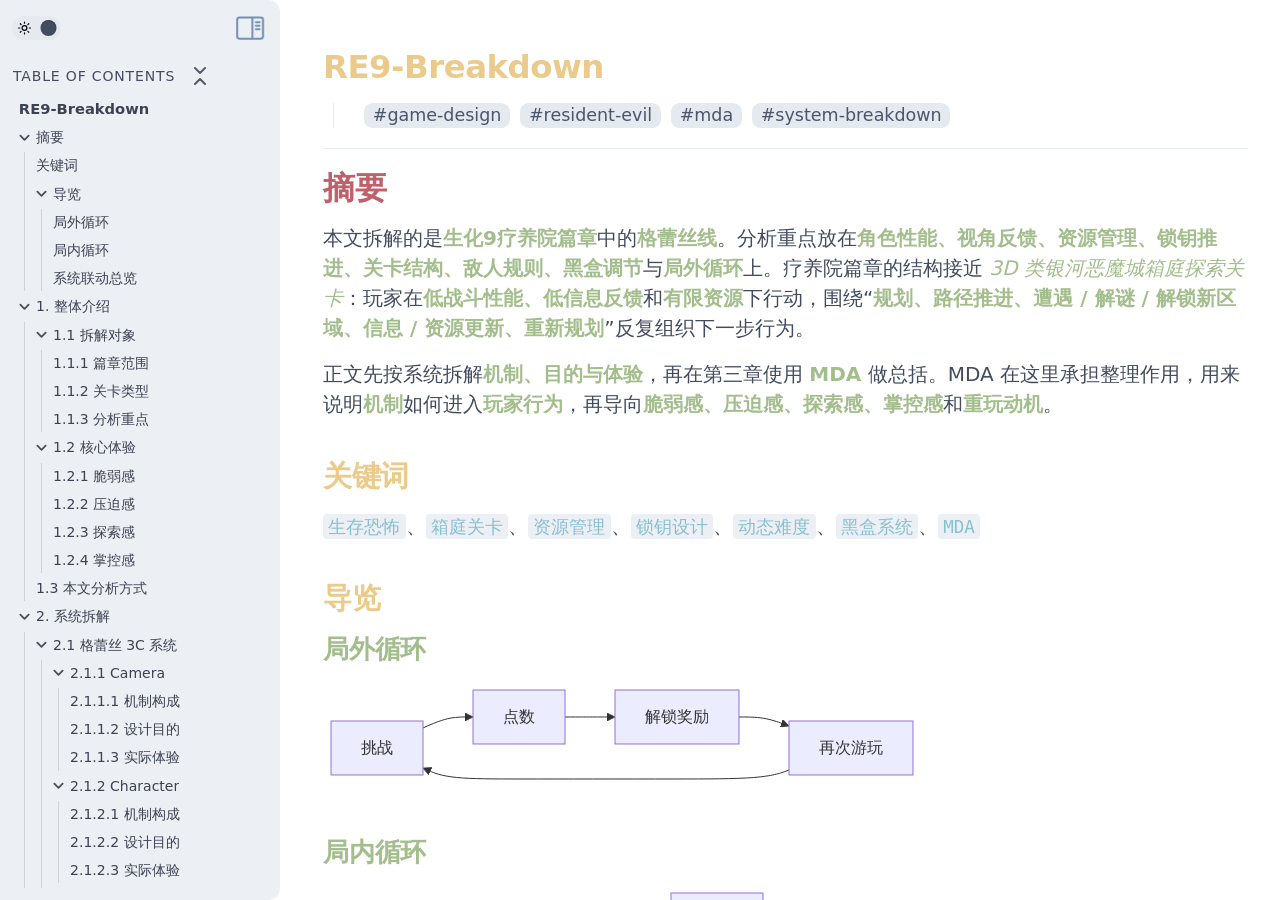
==== commit ac386fdb: "Set default light theme" ====
--- a/re9-breakdown.html
+++ b/re9-breakdown.html
@@ -8,7 +8,7 @@
 <meta property="og:type" content="website">
 <meta property="og:url" content="re9-breakdown.html">
 <meta property="og:image" content="attachment/pasted-image-20260425225102.png">
-<meta charset="UTF-8"><meta property="og:site_name" content="Rorschach's Vault"><meta name="viewport" content="width=device-width, initial-scale=1.0, user-scalable=yes, minimum-scale=1.0, maximum-scale=5.0"><link rel="alternate" type="application/rss+xml" title="RSS Feed" href="site-lib/rss.xml"><script async="" id="webpage-script" src="site-lib/scripts/webpage.js" onload="this.onload=null;this.setAttribute(&quot;loaded&quot;, &quot;true&quot;)"></script><link rel="icon" href="site-lib/media/favicon.png"><link rel="preload" href="site-lib/styles/snippets.css" as="style" onload="this.onload=null;this.rel='stylesheet'"><noscript><link rel="stylesheet" href="site-lib/styles/snippets.css"></noscript><link rel="stylesheet" href="site-lib/styles/obsidian.css"><link rel="stylesheet" href="site-lib/styles/theme.css"><link rel="preload" href="site-lib/styles/global-variable-styles.css" as="style" onload="this.onload=null;this.rel='stylesheet'"><noscript><link rel="stylesheet" href="site-lib/styles/global-variable-styles.css"></noscript><link rel="preload" href="site-lib/styles/main-styles.css" as="style" onload="this.onload=null;this.rel='stylesheet'"><noscript><link rel="stylesheet" href="site-lib/styles/main-styles.css"></noscript><style>body{--line-width:40em;--line-width-adaptive:40em;--file-line-width:40em;--sidebar-width:min(20em, 80vw);--collapse-arrow-size:11px;--tree-vertical-spacing:1.3em;--sidebar-margin:12px}:root{background-color:#202124}.sidebar{height:100%;font-size:14px;z-index:10;min-width:calc(var(--sidebar-width) + var(--divider-width-hover));max-width:calc(var(--sidebar-width) + var(--divider-width-hover));position:relative;overflow:hidden;overflow:clip;transition:min-width ease-in-out,max-width ease-in-out;transition-duration:.2s;contain:size}#left-sidebar{left:0}#right-sidebar{right:0}.sidebar.is-collapsed{min-width:0;max-width:0}.sidebar.floating{position:absolute}.sidebar .leaf-content{height:100%;min-width:calc(var(--sidebar-width) - var(--divider-width-hover));top:0;padding:var(--sidebar-margin);padding-top:4em;line-height:var(--line-height-tight);background-color:var(--background-secondary);transition:background-color,border-right,border-left,box-shadow;transition-duration:var(--color-fade-speed);transition-timing-function:ease-in-out;position:absolute;display:flex;flex-direction:column}.sidebar:not(.is-collapsed) .leaf-content{min-width:calc(max(100%,var(--sidebar-width)) - 3px);max-width:calc(max(100%,var(--sidebar-width)) - 3px)}#left-sidebar-content{left:0;border-top-right-radius:var(--radius-l);border-bottom-right-radius:var(--radius-l)}#right-sidebar-content{right:0;border-top-left-radius:var(--radius-l);border-bottom-left-radius:var(--radius-l)}.sidebar #left-sidebar-content,.sidebar #right-sidebar-content{contain:none!important;container-type:normal!important;animation:none!important}.sidebar:has(.leaf-content:empty):has(.topbar-content:empty){display:none}.sidebar-topbar{height:calc(2.3em + 2 * var(--sidebar-margin));width:var(--sidebar-width);padding:var(--sidebar-margin);z-index:1;position:fixed;display:flex;align-items:center;transition:width ease-in-out;transition-duration:inherit}.sidebar.is-collapsed .sidebar-topbar{width:calc(2.3em + var(--sidebar-margin) * 2)}.sidebar .sidebar-topbar.is-collapsed{width:0}#left-sidebar .sidebar-topbar{left:0;flex-direction:row;border-top-right-radius:var(--radius-l)}#right-sidebar .sidebar-topbar{right:0;flex-direction:row-reverse;border-top-left-radius:var(--radius-l)}#left-sidebar .topbar-content{margin-right:calc(2.3em + var(--sidebar-margin));flex-direction:row}#right-sidebar .topbar-content{margin-left:calc(2.3em + var(--sidebar-margin));flex-direction:row-reverse}.topbar-content{overflow:hidden visible;overflow:clip visible;width:100%;height:100%;display:flex;align-items:center;transition:inherit}.sidebar.is-collapsed .topbar-content{width:0;transition:inherit}.clickable-icon.sidebar-collapse-icon{background-color:transparent;color:var(--icon-color-focused);padding:2px!important;margin:0!important;height:100%!important;width:2.3em!important;margin-inline:0.14em!important;position:absolute}#left-sidebar .clickable-icon.sidebar-collapse-icon{transform:rotateY(180deg);right:var(--sidebar-margin)}#right-sidebar .clickable-icon.sidebar-collapse-icon{transform:rotateY(180deg);left:var(--sidebar-margin)}.clickable-icon.sidebar-collapse-icon svg.svg-icon{width:100%;height:100%}.feature-title{margin-left:1px;text-transform:uppercase;letter-spacing:.06em;margin-top:.75em;margin-bottom:.75em}.feature-header{display:flex;align-items:center;padding-top:0;font-size:1em;padding-left:0}body.floating-sidebars .sidebar{position:absolute}body{transition:background-color var(--color-fade-speed) ease-in-out}#navbar:not(:empty){display:flex;align-items:center;justify-content:space-between;padding:.5em 1em;width:100%}#main{display:flex;flex-direction:column;height:100%;width:100%;align-items:stretch;justify-content:center}#main-horizontal{display:flex;flex-direction:row;flex-grow:1;width:100%;align-items:stretch;justify-content:center}#center-content{flex-basis:100%;max-width:100%;width:100%;height:100%;display:flex;flex-direction:column;align-items:center;transition:opacity .2s ease-in-out;contain:inline-size}.hide{opacity:0!important;transition:opacity .2s ease-in-out;pointer-events:none}#center-content>.obsidian-document{padding-left:2em;padding-right:1em;margin-bottom:0;width:100%;width:-webkit-fill-available;width:-moz-available;width:fill-available;transition:background-color var(--color-fade-speed) ease-in-out;border-top-right-radius:var(--window-radius,var(--radius-m));border-top-left-radius:var(--window-radius,var(--radius-m));overflow-x:hidden!important;overflow-y:auto!important;display:flex!important;flex-direction:column!important;align-items:center!important;contain:inline-size}body #center-content>.obsidian-document>.markdown-preview-sizer{padding-bottom:80vh;width:100%;max-width:var(--line-width);flex-basis:var(--line-width);transition:background-color var(--color-fade-speed) ease-in-out;contain:inline-size}#center-content>.obsidian-document>div{width:100%!important;transition:background-color var(--color-fade-speed) ease-in-out;contain:inline-size}#center-content>.obsidian-document:not([data-type=markdown]).embed{display:flex;padding:1em;height:100%;width:100%;align-items:center;justify-content:center}#center-content>.obsidian-document:not([data-type=markdown]).embed>*{max-width:100%;max-height:100%;object-fit:contain}:not(h1,h2,h3,h4,h5,h6,li):has(> :is(.math,table)){overflow-x:auto!important}#center-content>.obsidian-document:not([data-type=markdown]){overflow-x:auto;contain:content;padding:0;margin:0;height:100%}.obsidian-document[data-type=attachment]{display:flex;flex-direction:column;align-items:center;justify-content:center;height:100%;width:100%}.obsidian-document[data-type=attachment]>*{outline:0;border:none;box-shadow:none}.obsidian-document[data-type=attachment] :is(img){max-width:90%;max-height:90%;object-fit:contain}.obsidian-document[data-type=attachment]>:is(audio){width:100%;max-width:min(90%,var(--line-width))}.obsidian-document[data-type=attachment]>:is(embed,iframe,video){width:100%;height:100%;max-width:100%;max-height:100%;object-fit:contain}.canvas-wrapper>:is(.header,.footer){z-index:100;position:absolute;display:flex;justify-content:center;flex-direction:column;width:100%;align-items:center}.scroll-highlight{position:absolute;width:100%;height:100%;pointer-events:none;z-index:1000;background-color:hsla(var(--color-accent-hsl),.25);opacity:0;padding:1em;inset:50%;translate:-50% -50%;border-radius:var(--radius-s)}</style><script defer="">async function loadIncludes(){let e=document.querySelectorAll("link[itemprop='include']");for(const t of e){let e=t.getAttribute("href");try{let o="";if(e.startsWith("https:")||e.startsWith("http:")||"file:"!=window.location.protocol){const n=await fetch(e);if(!n.ok){console.log("Could not include file: "+e),t?.remove();continue}o=await n.text()}else{const t=document.getElementById(btoa(encodeURI(e)));if(t){const e=JSON.parse(decodeURI(atob(t.getAttribute("value")??"")));o=e?.data??""}}let n=document.createRange().createContextualFragment(o);t.before(n),t.remove(),console.log("Included text: "+o),console.log("Included file: "+e)}catch(o){t?.remove(),console.log("Could not include file: "+e,o);continue}}}document.addEventListener("DOMContentLoaded",(()=>{loadIncludes()}));let isFileProtocol="file:"==location.protocol;function waitLoadScripts(e,t){let o=e.map((e=>document.getElementById(e+"-script")));!function e(n){let l=o[n],c=n+1;l?(l&&"true"!=l.getAttribute("loaded")||n<o.length&&e(c),n<o.length&&l.addEventListener("load",(()=>e(c)))):n<o.length?e(c):t()}(0)}</script></head><body class="publish css-settings-manager styled-scrollbars show-inline-title show-ribbon is-focused"><script defer="">let theme=localStorage.getItem("theme")||(window.matchMedia("(prefers-color-scheme: dark)").matches?"dark":"light");"dark"==theme?(document.body.classList.add("theme-dark"),document.body.classList.remove("theme-light")):(document.body.classList.add("theme-light"),document.body.classList.remove("theme-dark")),window.innerWidth<480?document.body.classList.add("is-phone"):window.innerWidth<768?document.body.classList.add("is-tablet"):window.innerWidth<1024?document.body.classList.add("is-small-screen"):document.body.classList.add("is-large-screen")</script><div class="parsed-feature-container" style="display: contents;"><link itemprop="include" href="site-lib/html/custom-head-content-content.html"></div><div id="main"><div id="navbar"></div><div id="main-horizontal"><div id="left-content" class="leaf" style="--sidebar-width: var(--sidebar-width-left);"><div id="left-sidebar" class="sidebar"><div class="sidebar-handle"></div><div class="sidebar-topbar"><div class="topbar-content"><label class="theme-toggle-container" for="theme-toggle-input" id=""><input class="theme-toggle-input" type="checkbox" id="theme-toggle-input"><div class="toggle-background"></div></label></div><div class="clickable-icon sidebar-collapse-icon"><svg xmlns="http://www.w3.org/2000/svg" width="100%" height="100%" viewBox="0 0 24 24" fill="none" stroke="currentColor" stroke-width="3" stroke-linecap="round" stroke-linejoin="round" class="svg-icon"><path d="M21 3H3C1.89543 3 1 3.89543 1 5V19C1 20.1046 1.89543 21 3 21H21C22.1046 21 23 20.1046 23 19V5C23 3.89543 22.1046 3 21 3Z"></path><path d="M10 4V20"></path><path d="M4 7H7"></path><path d="M4 10H7"></path><path d="M4 13H7"></path></svg></div></div><div class="sidebar-content-wrapper"><div id="left-sidebar-content" class="leaf-content"><div id="outline" class=" tree-container"><div class="feature-header"><div class="feature-title">Table Of Contents</div><button class="clickable-icon nav-action-button tree-collapse-all" aria-label="Collapse All"><svg xmlns="http://www.w3.org/2000/svg" width="24" height="24" viewBox="0 0 24 24" fill="none" stroke="currentColor" stroke-width="2" stroke-linecap="round" stroke-linejoin="round"></svg></button></div><div class="tree-item" data-depth="1"><a class="tree-item-self is-clickable" href="re9-breakdown.html#RE9-Breakdown_0" data-path="#RE9-Breakdown_0"><div class="tree-item-inner heading-link" heading-name="RE9-Breakdown">RE9-Breakdown</div></a><div class="tree-item-children"></div></div><div class="tree-item mod-collapsible" data-depth="1"><a class="tree-item-self is-clickable mod-collapsible" href="re9-breakdown.html#摘要_0" data-path="#摘要_0"><div class="tree-item-icon collapse-icon"><svg xmlns="http://www.w3.org/2000/svg" width="24" height="24" viewBox="0 0 24 24" fill="none" stroke="currentColor" stroke-width="2" stroke-linecap="round" stroke-linejoin="round" class="svg-icon right-triangle"><path d="M3 8L12 17L21 8"></path></svg></div><div class="tree-item-inner heading-link" heading-name="摘要">摘要</div></a><div class="tree-item-children"><div class="tree-item" data-depth="2"><a class="tree-item-self is-clickable" href="re9-breakdown.html#关键词_0" data-path="#关键词_0"><div class="tree-item-inner heading-link" heading-name="关键词">关键词</div></a><div class="tree-item-children"></div></div><div class="tree-item mod-collapsible" data-depth="2"><a class="tree-item-self is-clickable mod-collapsible" href="re9-breakdown.html#导览_0" data-path="#导览_0"><div class="tree-item-icon collapse-icon"><svg xmlns="http://www.w3.org/2000/svg" width="24" height="24" viewBox="0 0 24 24" fill="none" stroke="currentColor" stroke-width="2" stroke-linecap="round" stroke-linejoin="round" class="svg-icon right-triangle"><path d="M3 8L12 17L21 8"></path></svg></div><div class="tree-item-inner heading-link" heading-name="导览">导览</div></a><div class="tree-item-children"><div class="tree-item" data-depth="3"><a class="tree-item-self is-clickable" href="re9-breakdown.html#局外循环_0" data-path="#局外循环_0"><div class="tree-item-inner heading-link" heading-name="局外循环">局外循环</div></a><div class="tree-item-children"></div></div><div class="tree-item" data-depth="3"><a class="tree-item-self is-clickable" href="re9-breakdown.html#局内循环_0" data-path="#局内循环_0"><div class="tree-item-inner heading-link" heading-name="局内循环">局内循环</div></a><div class="tree-item-children"></div></div><div class="tree-item" data-depth="3"><a class="tree-item-self is-clickable" href="re9-breakdown.html#系统联动总览_0" data-path="#系统联动总览_0"><div class="tree-item-inner heading-link" heading-name="系统联动总览">系统联动总览</div></a><div class="tree-item-children"></div></div></div></div></div></div><div class="tree-item mod-collapsible" data-depth="1"><a class="tree-item-self is-clickable mod-collapsible" href="re9-breakdown.html#1._整体介绍_0" data-path="#1._整体介绍_0"><div class="tree-item-icon collapse-icon"><svg xmlns="http://www.w3.org/2000/svg" width="24" height="24" viewBox="0 0 24 24" fill="none" stroke="currentColor" stroke-width="2" stroke-linecap="round" stroke-linejoin="round" class="svg-icon right-triangle"><path d="M3 8L12 17L21 8"></path></svg></div><div class="tree-item-inner heading-link" heading-name="1. 整体介绍">1. 整体介绍</div></a><div class="tree-item-children"><div class="tree-item mod-collapsible" data-depth="2"><a class="tree-item-self is-clickable mod-collapsible" href="re9-breakdown.html#1.1_拆解对象_0" data-path="#1.1_拆解对象_0"><div class="tree-item-icon collapse-icon"><svg xmlns="http://www.w3.org/2000/svg" width="24" height="24" viewBox="0 0 24 24" fill="none" stroke="currentColor" stroke-width="2" stroke-linecap="round" stroke-linejoin="round" class="svg-icon right-triangle"><path d="M3 8L12 17L21 8"></path></svg></div><div class="tree-item-inner heading-link" heading-name="1.1 拆解对象">1.1 拆解对象</div></a><div class="tree-item-children"><div class="tree-item" data-depth="3"><a class="tree-item-self is-clickable" href="re9-breakdown.html#1.1.1_篇章范围_0" data-path="#1.1.1_篇章范围_0"><div class="tree-item-inner heading-link" heading-name="1.1.1 篇章范围">1.1.1 篇章范围</div></a><div class="tree-item-children"></div></div><div class="tree-item" data-depth="3"><a class="tree-item-self is-clickable" href="re9-breakdown.html#1.1.2_关卡类型_0" data-path="#1.1.2_关卡类型_0"><div class="tree-item-inner heading-link" heading-name="1.1.2 关卡类型">1.1.2 关卡类型</div></a><div class="tree-item-children"></div></div><div class="tree-item" data-depth="3"><a class="tree-item-self is-clickable" href="re9-breakdown.html#1.1.3_分析重点_0" data-path="#1.1.3_分析重点_0"><div class="tree-item-inner heading-link" heading-name="1.1.3 分析重点">1.1.3 分析重点</div></a><div class="tree-item-children"></div></div></div></div><div class="tree-item mod-collapsible" data-depth="2"><a class="tree-item-self is-clickable mod-collapsible" href="re9-breakdown.html#1.2_核心体验_0" data-path="#1.2_核心体验_0"><div class="tree-item-icon collapse-icon"><svg xmlns="http://www.w3.org/2000/svg" width="24" height="24" viewBox="0 0 24 24" fill="none" stroke="currentColor" stroke-width="2" stroke-linecap="round" stroke-linejoin="round" class="svg-icon right-triangle"><path d="M3 8L12 17L21 8"></path></svg></div><div class="tree-item-inner heading-link" heading-name="1.2 核心体验">1.2 核心体验</div></a><div class="tree-item-children"><div class="tree-item" data-depth="3"><a class="tree-item-self is-clickable" href="re9-breakdown.html#1.2.1_脆弱感_0" data-path="#1.2.1_脆弱感_0"><div class="tree-item-inner heading-link" heading-name="1.2.1 脆弱感">1.2.1 脆弱感</div></a><div class="tree-item-children"></div></div><div class="tree-item" data-depth="3"><a class="tree-item-self is-clickable" href="re9-breakdown.html#1.2.2_压迫感_0" data-path="#1.2.2_压迫感_0"><div class="tree-item-inner heading-link" heading-name="1.2.2 压迫感">1.2.2 压迫感</div></a><div class="tree-item-children"></div></div><div class="tree-item" data-depth="3"><a class="tree-item-self is-clickable" href="re9-breakdown.html#1.2.3_探索感_0" data-path="#1.2.3_探索感_0"><div class="tree-item-inner heading-link" heading-name="1.2.3 探索感">1.2.3 探索感</div></a><div class="tree-item-children"></div></div><div class="tree-item" data-depth="3"><a class="tree-item-self is-clickable" href="re9-breakdown.html#1.2.4_掌控感_0" data-path="#1.2.4_掌控感_0"><div class="tree-item-inner heading-link" heading-name="1.2.4 掌控感">1.2.4 掌控感</div></a><div class="tree-item-children"></div></div></div></div><div class="tree-item" data-depth="2"><a class="tree-item-self is-clickable" href="re9-breakdown.html#1.3_本文分析方式_0" data-path="#1.3_本文分析方式_0"><div class="tree-item-inner heading-link" heading-name="1.3 本文分析方式">1.3 本文分析方式</div></a><div class="tree-item-children"></div></div></div></div><div class="tree-item mod-collapsible" data-depth="1"><a class="tree-item-self is-clickable mod-collapsible" href="re9-breakdown.html#2._系统拆解_0" data-path="#2._系统拆解_0"><div class="tree-item-icon collapse-icon"><svg xmlns="http://www.w3.org/2000/svg" width="24" height="24" viewBox="0 0 24 24" fill="none" stroke="currentColor" stroke-width="2" stroke-linecap="round" stroke-linejoin="round" class="svg-icon right-triangle"><path d="M3 8L12 17L21 8"></path></svg></div><div class="tree-item-inner heading-link" heading-name="2. 系统拆解">2. 系统拆解</div></a><div class="tree-item-children"><div class="tree-item mod-collapsible" data-depth="2"><a class="tree-item-self is-clickable mod-collapsible" href="re9-breakdown.html#2.1_格蕾丝_3C_系统_0" data-path="#2.1_格蕾丝_3C_系统_0"><div class="tree-item-icon collapse-icon"><svg xmlns="http://www.w3.org/2000/svg" width="24" height="24" viewBox="0 0 24 24" fill="none" stroke="currentColor" stroke-width="2" stroke-linecap="round" stroke-linejoin="round" class="svg-icon right-triangle"><path d="M3 8L12 17L21 8"></path></svg></div><div class="tree-item-inner heading-link" heading-name="2.1 格蕾丝 3C 系统">2.1 格蕾丝 3C 系统</div></a><div class="tree-item-children"><div class="tree-item mod-collapsible" data-depth="3"><a class="tree-item-self is-clickable mod-collapsible" href="re9-breakdown.html#2.1.1_Camera_0" data-path="#2.1.1_Camera_0"><div class="tree-item-icon collapse-icon"><svg xmlns="http://www.w3.org/2000/svg" width="24" height="24" viewBox="0 0 24 24" fill="none" stroke="currentColor" stroke-width="2" stroke-linecap="round" stroke-linejoin="round" class="svg-icon right-triangle"><path d="M3 8L12 17L21 8"></path></svg></div><div class="tree-item-inner heading-link" heading-name="2.1.1 Camera">2.1.1 Camera</div></a><div class="tree-item-children"><div class="tree-item" data-depth="4"><a class="tree-item-self is-clickable" href="re9-breakdown.html#2.1.1.1_机制构成_0" data-path="#2.1.1.1_机制构成_0"><div class="tree-item-inner heading-link" heading-name="2.1.1.1 机制构成">2.1.1.1 机制构成</div></a><div class="tree-item-children"></div></div><div class="tree-item" data-depth="4"><a class="tree-item-self is-clickable" href="re9-breakdown.html#2.1.1.2_设计目的_0" data-path="#2.1.1.2_设计目的_0"><div class="tree-item-inner heading-link" heading-name="2.1.1.2 设计目的">2.1.1.2 设计目的</div></a><div class="tree-item-children"></div></div><div class="tree-item" data-depth="4"><a class="tree-item-self is-clickable" href="re9-breakdown.html#2.1.1.3_实际体验_0" data-path="#2.1.1.3_实际体验_0"><div class="tree-item-inner heading-link" heading-name="2.1.1.3 实际体验">2.1.1.3 实际体验</div></a><div class="tree-item-children"></div></div></div></div><div class="tree-item mod-collapsible" data-depth="3"><a class="tree-item-self is-clickable mod-collapsible" href="re9-breakdown.html#2.1.2_Character_0" data-path="#2.1.2_Character_0"><div class="tree-item-icon collapse-icon"><svg xmlns="http://www.w3.org/2000/svg" width="24" height="24" viewBox="0 0 24 24" fill="none" stroke="currentColor" stroke-width="2" stroke-linecap="round" stroke-linejoin="round" class="svg-icon right-triangle"><path d="M3 8L12 17L21 8"></path></svg></div><div class="tree-item-inner heading-link" heading-name="2.1.2 Character">2.1.2 Character</div></a><div class="tree-item-children"><div class="tree-item" data-depth="4"><a class="tree-item-self is-clickable" href="re9-breakdown.html#2.1.2.1_机制构成_0" data-path="#2.1.2.1_机制构成_0"><div class="tree-item-inner heading-link" heading-name="2.1.2.1 机制构成">2.1.2.1 机制构成</div></a><div class="tree-item-children"></div></div><div class="tree-item" data-depth="4"><a class="tree-item-self is-clickable" href="re9-breakdown.html#2.1.2.2_设计目的_0" data-path="#2.1.2.2_设计目的_0"><div class="tree-item-inner heading-link" heading-name="2.1.2.2 设计目的">2.1.2.2 设计目的</div></a><div class="tree-item-children"></div></div><div class="tree-item" data-depth="4"><a class="tree-item-self is-clickable" href="re9-breakdown.html#2.1.2.3_实际体验_0" data-path="#2.1.2.3_实际体验_0"><div class="tree-item-inner heading-link" heading-name="2.1.2.3 实际体验">2.1.2.3 实际体验</div></a><div class="tree-item-children"></div></div></div></div><div class="tree-item mod-collapsible" data-depth="3"><a class="tree-item-self is-clickable mod-collapsible" href="re9-breakdown.html#2.1.3_Controller_0" data-path="#2.1.3_Controller_0"><div class="tree-item-icon collapse-icon"><svg xmlns="http://www.w3.org/2000/svg" width="24" height="24" viewBox="0 0 24 24" fill="none" stroke="currentColor" stroke-width="2" stroke-linecap="round" stroke-linejoin="round" class="svg-icon right-triangle"><path d="M3 8L12 17L21 8"></path></svg></div><div class="tree-item-inner heading-link" heading-name="2.1.3 Controller">2.1.3 Controller</div></a><div class="tree-item-children"><div class="tree-item" data-depth="4"><a class="tree-item-self is-clickable" href="re9-breakdown.html#2.1.3.1_机制构成_0" data-path="#2.1.3.1_机制构成_0"><div class="tree-item-inner heading-link" heading-name="2.1.3.1 机制构成">2.1.3.1 机制构成</div></a><div class="tree-item-children"></div></div><div class="tree-item" data-depth="4"><a class="tree-item-self is-clickable" href="re9-breakdown.html#2.1.3.2_设计目的_0" data-path="#2.1.3.2_设计目的_0"><div class="tree-item-inner heading-link" heading-name="2.1.3.2 设计目的">2.1.3.2 设计目的</div></a><div class="tree-item-children"></div></div><div class="tree-item" data-depth="4"><a class="tree-item-self is-clickable" href="re9-breakdown.html#2.1.3.3_实际体验_0" data-path="#2.1.3.3_实际体验_0"><div class="tree-item-inner heading-link" heading-name="2.1.3.3 实际体验">2.1.3.3 实际体验</div></a><div class="tree-item-children"></div></div></div></div></div></div><div class="tree-item mod-collapsible" data-depth="2"><a class="tree-item-self is-clickable mod-collapsible" href="re9-breakdown.html#2.2_UI_与状态反馈系统_0" data-path="#2.2_UI_与状态反馈系统_0"><div class="tree-item-icon collapse-icon"><svg xmlns="http://www.w3.org/2000/svg" width="24" height="24" viewBox="0 0 24 24" fill="none" stroke="currentColor" stroke-width="2" stroke-linecap="round" stroke-linejoin="round" class="svg-icon right-triangle"><path d="M3 8L12 17L21 8"></path></svg></div><div class="tree-item-inner heading-link" heading-name="2.2 UI 与状态反馈系统">2.2 UI 与状态反馈系统</div></a><div class="tree-item-children"><div class="tree-item" data-depth="3"><a class="tree-item-self is-clickable" href="re9-breakdown.html#2.2.1_机制构成_0" data-path="#2.2.1_机制构成_0"><div class="tree-item-inner heading-link" heading-name="2.2.1 机制构成">2.2.1 机制构成</div></a><div class="tree-item-children"></div></div><div class="tree-item" data-depth="3"><a class="tree-item-self is-clickable" href="re9-breakdown.html#2.2.2_设计目的_0" data-path="#2.2.2_设计目的_0"><div class="tree-item-inner heading-link" heading-name="2.2.2 设计目的">2.2.2 设计目的</div></a><div class="tree-item-children"></div></div><div class="tree-item" data-depth="3"><a class="tree-item-self is-clickable" href="re9-breakdown.html#2.2.3_实际体验_0" data-path="#2.2.3_实际体验_0"><div class="tree-item-inner heading-link" heading-name="2.2.3 实际体验">2.2.3 实际体验</div></a><div class="tree-item-children"></div></div></div></div><div class="tree-item mod-collapsible" data-depth="2"><a class="tree-item-self is-clickable mod-collapsible" href="re9-breakdown.html#2.3_背包与资源系统_0" data-path="#2.3_背包与资源系统_0"><div class="tree-item-icon collapse-icon"><svg xmlns="http://www.w3.org/2000/svg" width="24" height="24" viewBox="0 0 24 24" fill="none" stroke="currentColor" stroke-width="2" stroke-linecap="round" stroke-linejoin="round" class="svg-icon right-triangle"><path d="M3 8L12 17L21 8"></path></svg></div><div class="tree-item-inner heading-link" heading-name="2.3 背包与资源系统">2.3 背包与资源系统</div></a><div class="tree-item-children"><div class="tree-item mod-collapsible" data-depth="3"><a class="tree-item-self is-clickable mod-collapsible" href="re9-breakdown.html#2.3.1_机制构成_0" data-path="#2.3.1_机制构成_0"><div class="tree-item-icon collapse-icon"><svg xmlns="http://www.w3.org/2000/svg" width="24" height="24" viewBox="0 0 24 24" fill="none" stroke="currentColor" stroke-width="2" stroke-linecap="round" stroke-linejoin="round" class="svg-icon right-triangle"><path d="M3 8L12 17L21 8"></path></svg></div><div class="tree-item-inner heading-link" heading-name="2.3.1 机制构成">2.3.1 机制构成</div></a><div class="tree-item-children"><div class="tree-item" data-depth="4"><a class="tree-item-self is-clickable" href="re9-breakdown.html#2.3.1.1_格子背包_0" data-path="#2.3.1.1_格子背包_0"><div class="tree-item-inner heading-link" heading-name="2.3.1.1 格子背包">2.3.1.1 格子背包</div></a><div class="tree-item-children"></div></div><div class="tree-item" data-depth="4"><a class="tree-item-self is-clickable" href="re9-breakdown.html#2.3.1.2_次元箱_0" data-path="#2.3.1.2_次元箱_0"><div class="tree-item-inner heading-link" heading-name="2.3.1.2 次元箱">2.3.1.2 次元箱</div></a><div class="tree-item-children"></div></div><div class="tree-item" data-depth="4"><a class="tree-item-self is-clickable" href="re9-breakdown.html#2.3.1.3_丢弃机制_0" data-path="#2.3.1.3_丢弃机制_0"><div class="tree-item-inner heading-link" heading-name="2.3.1.3 丢弃机制">2.3.1.3 丢弃机制</div></a><div class="tree-item-children"></div></div></div></div><div class="tree-item" data-depth="3"><a class="tree-item-self is-clickable" href="re9-breakdown.html#2.3.2_设计目的_0" data-path="#2.3.2_设计目的_0"><div class="tree-item-inner heading-link" heading-name="2.3.2 设计目的">2.3.2 设计目的</div></a><div class="tree-item-children"></div></div><div class="tree-item" data-depth="3"><a class="tree-item-self is-clickable" href="re9-breakdown.html#2.3.3_实际体验_0" data-path="#2.3.3_实际体验_0"><div class="tree-item-inner heading-link" heading-name="2.3.3 实际体验">2.3.3 实际体验</div></a><div class="tree-item-children"></div></div></div></div><div class="tree-item mod-collapsible" data-depth="2"><a class="tree-item-self is-clickable mod-collapsible" href="re9-breakdown.html#2.4_血液收集器系统_0" data-path="#2.4_血液收集器系统_0"><div class="tree-item-icon collapse-icon"><svg xmlns="http://www.w3.org/2000/svg" width="24" height="24" viewBox="0 0 24 24" fill="none" stroke="currentColor" stroke-width="2" stroke-linecap="round" stroke-linejoin="round" class="svg-icon right-triangle"><path d="M3 8L12 17L21 8"></path></svg></div><div class="tree-item-inner heading-link" heading-name="2.4 血液收集器系统">2.4 血液收集器系统</div></a><div class="tree-item-children"><div class="tree-item" data-depth="3"><a class="tree-item-self is-clickable" href="re9-breakdown.html#2.4.1_机制构成_0" data-path="#2.4.1_机制构成_0"><div class="tree-item-inner heading-link" heading-name="2.4.1 机制构成">2.4.1 机制构成</div></a><div class="tree-item-children"></div></div><div class="tree-item" data-depth="3"><a class="tree-item-self is-clickable" href="re9-breakdown.html#2.4.2_设计目的_0" data-path="#2.4.2_设计目的_0"><div class="tree-item-inner heading-link" heading-name="2.4.2 设计目的">2.4.2 设计目的</div></a><div class="tree-item-children"></div></div><div class="tree-item" data-depth="3"><a class="tree-item-self is-clickable" href="re9-breakdown.html#2.4.3_实际体验_0" data-path="#2.4.3_实际体验_0"><div class="tree-item-inner heading-link" heading-name="2.4.3 实际体验">2.4.3 实际体验</div></a><div class="tree-item-children"></div></div></div></div><div class="tree-item mod-collapsible" data-depth="2"><a class="tree-item-self is-clickable mod-collapsible" href="re9-breakdown.html#2.5_锁钥系统_0" data-path="#2.5_锁钥系统_0"><div class="tree-item-icon collapse-icon"><svg xmlns="http://www.w3.org/2000/svg" width="24" height="24" viewBox="0 0 24 24" fill="none" stroke="currentColor" stroke-width="2" stroke-linecap="round" stroke-linejoin="round" class="svg-icon right-triangle"><path d="M3 8L12 17L21 8"></path></svg></div><div class="tree-item-inner heading-link" heading-name="2.5 锁钥系统">2.5 锁钥系统</div></a><div class="tree-item-children"><div class="tree-item mod-collapsible" data-depth="3"><a class="tree-item-self is-clickable mod-collapsible" href="re9-breakdown.html#2.5.1_机制构成_0" data-path="#2.5.1_机制构成_0"><div class="tree-item-icon collapse-icon"><svg xmlns="http://www.w3.org/2000/svg" width="24" height="24" viewBox="0 0 24 24" fill="none" stroke="currentColor" stroke-width="2" stroke-linecap="round" stroke-linejoin="round" class="svg-icon right-triangle"><path d="M3 8L12 17L21 8"></path></svg></div><div class="tree-item-inner heading-link" heading-name="2.5.1 机制构成">2.5.1 机制构成</div></a><div class="tree-item-children"><div class="tree-item" data-depth="4"><a class="tree-item-self is-clickable" href="re9-breakdown.html#2.5.1.1_知识锁_0" data-path="#2.5.1.1_知识锁_0"><div class="tree-item-inner heading-link" heading-name="2.5.1.1 知识锁">2.5.1.1 知识锁</div></a><div class="tree-item-children"></div></div><div class="tree-item" data-depth="4"><a class="tree-item-self is-clickable" href="re9-breakdown.html#2.5.1.2_道具锁_0" data-path="#2.5.1.2_道具锁_0"><div class="tree-item-inner heading-link" heading-name="2.5.1.2 道具锁">2.5.1.2 道具锁</div></a><div class="tree-item-children"></div></div><div class="tree-item" data-depth="4"><a class="tree-item-self is-clickable" href="re9-breakdown.html#2.5.1.3_敌人锁_0" data-path="#2.5.1.3_敌人锁_0"><div class="tree-item-inner heading-link" heading-name="2.5.1.3 敌人锁">2.5.1.3 敌人锁</div></a><div class="tree-item-children"></div></div><div class="tree-item" data-depth="4"><a class="tree-item-self is-clickable" href="re9-breakdown.html#2.5.1.4_剧情锁_0" data-path="#2.5.1.4_剧情锁_0"><div class="tree-item-inner heading-link" heading-name="2.5.1.4 剧情锁">2.5.1.4 剧情锁</div></a><div class="tree-item-children"></div></div><div class="tree-item" data-depth="4"><a class="tree-item-self is-clickable" href="re9-breakdown.html#2.5.1.5_渐进式锁钥_0" data-path="#2.5.1.5_渐进式锁钥_0"><div class="tree-item-inner heading-link" heading-name="2.5.1.5 渐进式锁钥">2.5.1.5 渐进式锁钥</div></a><div class="tree-item-children"></div></div></div></div><div class="tree-item" data-depth="3"><a class="tree-item-self is-clickable" href="re9-breakdown.html#2.5.2_设计目的_0" data-path="#2.5.2_设计目的_0"><div class="tree-item-inner heading-link" heading-name="2.5.2 设计目的">2.5.2 设计目的</div></a><div class="tree-item-children"></div></div><div class="tree-item" data-depth="3"><a class="tree-item-self is-clickable" href="re9-breakdown.html#2.5.3_实际体验_0" data-path="#2.5.3_实际体验_0"><div class="tree-item-inner heading-link" heading-name="2.5.3 实际体验">2.5.3 实际体验</div></a><div class="tree-item-children"></div></div></div></div><div class="tree-item mod-collapsible" data-depth="2"><a class="tree-item-self is-clickable mod-collapsible" href="re9-breakdown.html#2.6_关卡结构与路线引导系统_0" data-path="#2.6_关卡结构与路线引导系统_0"><div class="tree-item-icon collapse-icon"><svg xmlns="http://www.w3.org/2000/svg" width="24" height="24" viewBox="0 0 24 24" fill="none" stroke="currentColor" stroke-width="2" stroke-linecap="round" stroke-linejoin="round" class="svg-icon right-triangle"><path d="M3 8L12 17L21 8"></path></svg></div><div class="tree-item-inner heading-link" heading-name="2.6 关卡结构与路线引导系统">2.6 关卡结构与路线引导系统</div></a><div class="tree-item-children"><div class="tree-item mod-collapsible" data-depth="3"><a class="tree-item-self is-clickable mod-collapsible" href="re9-breakdown.html#2.6.1_机制构成_0" data-path="#2.6.1_机制构成_0"><div class="tree-item-icon collapse-icon"><svg xmlns="http://www.w3.org/2000/svg" width="24" height="24" viewBox="0 0 24 24" fill="none" stroke="currentColor" stroke-width="2" stroke-linecap="round" stroke-linejoin="round" class="svg-icon right-triangle"><path d="M3 8L12 17L21 8"></path></svg></div><div class="tree-item-inner heading-link" heading-name="2.6.1 机制构成">2.6.1 机制构成</div></a><div class="tree-item-children"><div class="tree-item" data-depth="4"><a class="tree-item-self is-clickable" href="re9-breakdown.html#2.6.1.1_中央大厅_0" data-path="#2.6.1.1_中央大厅_0"><div class="tree-item-inner heading-link" heading-name="2.6.1.1 中央大厅">2.6.1.1 中央大厅</div></a><div class="tree-item-children"></div></div><div class="tree-item" data-depth="4"><a class="tree-item-self is-clickable" href="re9-breakdown.html#2.6.1.2_主干与枝干_0" data-path="#2.6.1.2_主干与枝干_0"><div class="tree-item-inner heading-link" heading-name="2.6.1.2 主干与枝干">2.6.1.2 主干与枝干</div></a><div class="tree-item-children"></div></div><div class="tree-item" data-depth="4"><a class="tree-item-self is-clickable" href="re9-breakdown.html#2.6.1.3_地下区域_0" data-path="#2.6.1.3_地下区域_0"><div class="tree-item-inner heading-link" heading-name="2.6.1.3 地下区域">2.6.1.3 地下区域</div></a><div class="tree-item-children"></div></div><div class="tree-item" data-depth="4"><a class="tree-item-self is-clickable" href="re9-breakdown.html#2.6.1.4_存档点布局_0" data-path="#2.6.1.4_存档点布局_0"><div class="tree-item-inner heading-link" heading-name="2.6.1.4 存档点布局">2.6.1.4 存档点布局</div></a><div class="tree-item-children"></div></div></div></div><div class="tree-item" data-depth="3"><a class="tree-item-self is-clickable" href="re9-breakdown.html#2.6.2_设计目的_0" data-path="#2.6.2_设计目的_0"><div class="tree-item-inner heading-link" heading-name="2.6.2 设计目的">2.6.2 设计目的</div></a><div class="tree-item-children"></div></div><div class="tree-item" data-depth="3"><a class="tree-item-self is-clickable" href="re9-breakdown.html#2.6.3_实际体验_0" data-path="#2.6.3_实际体验_0"><div class="tree-item-inner heading-link" heading-name="2.6.3 实际体验">2.6.3 实际体验</div></a><div class="tree-item-children"></div></div></div></div><div class="tree-item mod-collapsible" data-depth="2"><a class="tree-item-self is-clickable mod-collapsible" href="re9-breakdown.html#2.7_敌人系统_0" data-path="#2.7_敌人系统_0"><div class="tree-item-icon collapse-icon"><svg xmlns="http://www.w3.org/2000/svg" width="24" height="24" viewBox="0 0 24 24" fill="none" stroke="currentColor" stroke-width="2" stroke-linecap="round" stroke-linejoin="round" class="svg-icon right-triangle"><path d="M3 8L12 17L21 8"></path></svg></div><div class="tree-item-inner heading-link" heading-name="2.7 敌人系统">2.7 敌人系统</div></a><div class="tree-item-children"><div class="tree-item mod-collapsible" data-depth="3"><a class="tree-item-self is-clickable mod-collapsible" href="re9-breakdown.html#2.7.1_机制构成_0" data-path="#2.7.1_机制构成_0"><div class="tree-item-icon collapse-icon"><svg xmlns="http://www.w3.org/2000/svg" width="24" height="24" viewBox="0 0 24 24" fill="none" stroke="currentColor" stroke-width="2" stroke-linecap="round" stroke-linejoin="round" class="svg-icon right-triangle"><path d="M3 8L12 17L21 8"></path></svg></div><div class="tree-item-inner heading-link" heading-name="2.7.1 机制构成">2.7.1 机制构成</div></a><div class="tree-item-children"><div class="tree-item" data-depth="4"><a class="tree-item-self is-clickable" href="re9-breakdown.html#2.7.1.1_普通僵尸_0" data-path="#2.7.1.1_普通僵尸_0"><div class="tree-item-inner heading-link" heading-name="2.7.1.1 普通僵尸">2.7.1.1 普通僵尸</div></a><div class="tree-item-children"></div></div><div class="tree-item" data-depth="4"><a class="tree-item-self is-clickable" href="re9-breakdown.html#2.7.1.2_孢子僵尸_0" data-path="#2.7.1.2_孢子僵尸_0"><div class="tree-item-inner heading-link" heading-name="2.7.1.2 孢子僵尸">2.7.1.2 孢子僵尸</div></a><div class="tree-item-children"></div></div><div class="tree-item" data-depth="4"><a class="tree-item-self is-clickable" href="re9-breakdown.html#2.7.1.3_追击类敌人_0" data-path="#2.7.1.3_追击类敌人_0"><div class="tree-item-inner heading-link" heading-name="2.7.1.3 追击类敌人">2.7.1.3 追击类敌人</div></a><div class="tree-item-children"></div></div><div class="tree-item" data-depth="4"><a class="tree-item-self is-clickable" href="re9-breakdown.html#2.7.1.4_生前记忆僵尸_0" data-path="#2.7.1.4_生前记忆僵尸_0"><div class="tree-item-inner heading-link" heading-name="2.7.1.4 生前记忆僵尸">2.7.1.4 生前记忆僵尸</div></a><div class="tree-item-children"></div></div><div class="tree-item" data-depth="4"><a class="tree-item-self is-clickable" href="re9-breakdown.html#2.7.1.5_怪物女孩_0" data-path="#2.7.1.5_怪物女孩_0"><div class="tree-item-inner heading-link" heading-name="2.7.1.5 怪物女孩">2.7.1.5 怪物女孩</div></a><div class="tree-item-children"></div></div></div></div><div class="tree-item" data-depth="3"><a class="tree-item-self is-clickable" href="re9-breakdown.html#2.7.2_设计目的_0" data-path="#2.7.2_设计目的_0"><div class="tree-item-inner heading-link" heading-name="2.7.2 设计目的">2.7.2 设计目的</div></a><div class="tree-item-children"></div></div><div class="tree-item" data-depth="3"><a class="tree-item-self is-clickable" href="re9-breakdown.html#2.7.3_实际体验_0" data-path="#2.7.3_实际体验_0"><div class="tree-item-inner heading-link" heading-name="2.7.3 实际体验">2.7.3 实际体验</div></a><div class="tree-item-children"></div></div></div></div><div class="tree-item mod-collapsible" data-depth="2"><a class="tree-item-self is-clickable mod-collapsible" href="re9-breakdown.html#2.8_解谜与特殊流程系统_0" data-path="#2.8_解谜与特殊流程系统_0"><div class="tree-item-icon collapse-icon"><svg xmlns="http://www.w3.org/2000/svg" width="24" height="24" viewBox="0 0 24 24" fill="none" stroke="currentColor" stroke-width="2" stroke-linecap="round" stroke-linejoin="round" class="svg-icon right-triangle"><path d="M3 8L12 17L21 8"></path></svg></div><div class="tree-item-inner heading-link" heading-name="2.8 解谜与特殊流程系统">2.8 解谜与特殊流程系统</div></a><div class="tree-item-children"><div class="tree-item mod-collapsible" data-depth="3"><a class="tree-item-self is-clickable mod-collapsible" href="re9-breakdown.html#2.8.1_机制构成_0" data-path="#2.8.1_机制构成_0"><div class="tree-item-icon collapse-icon"><svg xmlns="http://www.w3.org/2000/svg" width="24" height="24" viewBox="0 0 24 24" fill="none" stroke="currentColor" stroke-width="2" stroke-linecap="round" stroke-linejoin="round" class="svg-icon right-triangle"><path d="M3 8L12 17L21 8"></path></svg></div><div class="tree-item-inner heading-link" heading-name="2.8.1 机制构成">2.8.1 机制构成</div></a><div class="tree-item-children"><div class="tree-item" data-depth="4"><a class="tree-item-self is-clickable" href="re9-breakdown.html#2.8.1.1_晶石目标_0" data-path="#2.8.1.1_晶石目标_0"><div class="tree-item-inner heading-link" heading-name="2.8.1.1 晶石目标">2.8.1.1 晶石目标</div></a><div class="tree-item-children"></div></div><div class="tree-item" data-depth="4"><a class="tree-item-self is-clickable" href="re9-breakdown.html#2.8.1.2_器官冷藏谜题_0" data-path="#2.8.1.2_器官冷藏谜题_0"><div class="tree-item-inner heading-link" heading-name="2.8.1.2 器官冷藏谜题">2.8.1.2 器官冷藏谜题</div></a><div class="tree-item-children"></div></div><div class="tree-item" data-depth="4"><a class="tree-item-self is-clickable" href="re9-breakdown.html#2.8.1.3_地下配电器_0" data-path="#2.8.1.3_地下配电器_0"><div class="tree-item-inner heading-link" heading-name="2.8.1.3 地下配电器">2.8.1.3 地下配电器</div></a><div class="tree-item-children"></div></div><div class="tree-item" data-depth="4"><a class="tree-item-self is-clickable" href="re9-breakdown.html#2.8.1.4_环境谜题_0" data-path="#2.8.1.4_环境谜题_0"><div class="tree-item-inner heading-link" heading-name="2.8.1.4 环境谜题">2.8.1.4 环境谜题</div></a><div class="tree-item-children"></div></div></div></div><div class="tree-item" data-depth="3"><a class="tree-item-self is-clickable" href="re9-breakdown.html#2.8.2_设计目的_0" data-path="#2.8.2_设计目的_0"><div class="tree-item-inner heading-link" heading-name="2.8.2 设计目的">2.8.2 设计目的</div></a><div class="tree-item-children"></div></div><div class="tree-item" data-depth="3"><a class="tree-item-self is-clickable" href="re9-breakdown.html#2.8.3_实际体验_0" data-path="#2.8.3_实际体验_0"><div class="tree-item-inner heading-link" heading-name="2.8.3 实际体验">2.8.3 实际体验</div></a><div class="tree-item-children"></div></div></div></div><div class="tree-item mod-collapsible" data-depth="2"><a class="tree-item-self is-clickable mod-collapsible" href="re9-breakdown.html#2.9_黑盒系统_0" data-path="#2.9_黑盒系统_0"><div class="tree-item-icon collapse-icon"><svg xmlns="http://www.w3.org/2000/svg" width="24" height="24" viewBox="0 0 24 24" fill="none" stroke="currentColor" stroke-width="2" stroke-linecap="round" stroke-linejoin="round" class="svg-icon right-triangle"><path d="M3 8L12 17L21 8"></path></svg></div><div class="tree-item-inner heading-link" heading-name="2.9 黑盒系统">2.9 黑盒系统</div></a><div class="tree-item-children"><div class="tree-item mod-collapsible" data-depth="3"><a class="tree-item-self is-clickable mod-collapsible" href="re9-breakdown.html#2.9.1_机制构成_0" data-path="#2.9.1_机制构成_0"><div class="tree-item-icon collapse-icon"><svg xmlns="http://www.w3.org/2000/svg" width="24" height="24" viewBox="0 0 24 24" fill="none" stroke="currentColor" stroke-width="2" stroke-linecap="round" stroke-linejoin="round" class="svg-icon right-triangle"><path d="M3 8L12 17L21 8"></path></svg></div><div class="tree-item-inner heading-link" heading-name="2.9.1 机制构成">2.9.1 机制构成</div></a><div class="tree-item-children"><div class="tree-item" data-depth="4"><a class="tree-item-self is-clickable" href="re9-breakdown.html#2.9.1.1_动态掉落_0" data-path="#2.9.1.1_动态掉落_0"><div class="tree-item-inner heading-link" heading-name="2.9.1.1 动态掉落">2.9.1.1 动态掉落</div></a><div class="tree-item-children"></div></div><div class="tree-item" data-depth="4"><a class="tree-item-self is-clickable" href="re9-breakdown.html#2.9.1.2_动态难度_0" data-path="#2.9.1.2_动态难度_0"><div class="tree-item-inner heading-link" heading-name="2.9.1.2 动态难度">2.9.1.2 动态难度</div></a><div class="tree-item-children"></div></div></div></div><div class="tree-item" data-depth="3"><a class="tree-item-self is-clickable" href="re9-breakdown.html#2.9.2_设计目的_0" data-path="#2.9.2_设计目的_0"><div class="tree-item-inner heading-link" heading-name="2.9.2 设计目的">2.9.2 设计目的</div></a><div class="tree-item-children"></div></div><div class="tree-item" data-depth="3"><a class="tree-item-self is-clickable" href="re9-breakdown.html#2.9.3_实际体验_0" data-path="#2.9.3_实际体验_0"><div class="tree-item-inner heading-link" heading-name="2.9.3 实际体验">2.9.3 实际体验</div></a><div class="tree-item-children"></div></div></div></div><div class="tree-item mod-collapsible" data-depth="2"><a class="tree-item-self is-clickable mod-collapsible" href="re9-breakdown.html#2.10_局外循环系统_0" data-path="#2.10_局外循环系统_0"><div class="tree-item-icon collapse-icon"><svg xmlns="http://www.w3.org/2000/svg" width="24" height="24" viewBox="0 0 24 24" fill="none" stroke="currentColor" stroke-width="2" stroke-linecap="round" stroke-linejoin="round" class="svg-icon right-triangle"><path d="M3 8L12 17L21 8"></path></svg></div><div class="tree-item-inner heading-link" heading-name="2.10 局外循环系统">2.10 局外循环系统</div></a><div class="tree-item-children"><div class="tree-item" data-depth="3"><a class="tree-item-self is-clickable" href="re9-breakdown.html#2.10.1_机制构成_0" data-path="#2.10.1_机制构成_0"><div class="tree-item-inner heading-link" heading-name="2.10.1 机制构成">2.10.1 机制构成</div></a><div class="tree-item-children"></div></div><div class="tree-item" data-depth="3"><a class="tree-item-self is-clickable" href="re9-breakdown.html#2.10.2_设计目的_0" data-path="#2.10.2_设计目的_0"><div class="tree-item-inner heading-link" heading-name="2.10.2 设计目的">2.10.2 设计目的</div></a><div class="tree-item-children"></div></div><div class="tree-item" data-depth="3"><a class="tree-item-self is-clickable" href="re9-breakdown.html#2.10.3_实际体验_0" data-path="#2.10.3_实际体验_0"><div class="tree-item-inner heading-link" heading-name="2.10.3 实际体验">2.10.3 实际体验</div></a><div class="tree-item-children"></div></div></div></div><div class="tree-item mod-collapsible" data-depth="2"><a class="tree-item-self is-clickable mod-collapsible" href="re9-breakdown.html#2.11_系统联动_0" data-path="#2.11_系统联动_0"><div class="tree-item-icon collapse-icon"><svg xmlns="http://www.w3.org/2000/svg" width="24" height="24" viewBox="0 0 24 24" fill="none" stroke="currentColor" stroke-width="2" stroke-linecap="round" stroke-linejoin="round" class="svg-icon right-triangle"><path d="M3 8L12 17L21 8"></path></svg></div><div class="tree-item-inner heading-link" heading-name="2.11 系统联动">2.11 系统联动</div></a><div class="tree-item-children"><div class="tree-item mod-collapsible" data-depth="3"><a class="tree-item-self is-clickable mod-collapsible" href="re9-breakdown.html#2.11.1_机制构成_0" data-path="#2.11.1_机制构成_0"><div class="tree-item-icon collapse-icon"><svg xmlns="http://www.w3.org/2000/svg" width="24" height="24" viewBox="0 0 24 24" fill="none" stroke="currentColor" stroke-width="2" stroke-linecap="round" stroke-linejoin="round" class="svg-icon right-triangle"><path d="M3 8L12 17L21 8"></path></svg></div><div class="tree-item-inner heading-link" heading-name="2.11.1 机制构成">2.11.1 机制构成</div></a><div class="tree-item-children"><div class="tree-item" data-depth="4"><a class="tree-item-self is-clickable" href="re9-breakdown.html#2.11.1.1_背包与关卡结构_0" data-path="#2.11.1.1_背包与关卡结构_0"><div class="tree-item-inner heading-link" heading-name="2.11.1.1 背包与关卡结构">2.11.1.1 背包与关卡结构</div></a><div class="tree-item-children"></div></div><div class="tree-item" data-depth="4"><a class="tree-item-self is-clickable" href="re9-breakdown.html#2.11.1.2_锁钥与箱庭探索_0" data-path="#2.11.1.2_锁钥与箱庭探索_0"><div class="tree-item-inner heading-link" heading-name="2.11.1.2 锁钥与箱庭探索">2.11.1.2 锁钥与箱庭探索</div></a><div class="tree-item-children"></div></div><div class="tree-item" data-depth="4"><a class="tree-item-self is-clickable" href="re9-breakdown.html#2.11.1.3_敌人与资源_0" data-path="#2.11.1.3_敌人与资源_0"><div class="tree-item-inner heading-link" heading-name="2.11.1.3 敌人与资源">2.11.1.3 敌人与资源</div></a><div class="tree-item-children"></div></div><div class="tree-item" data-depth="4"><a class="tree-item-self is-clickable" href="re9-breakdown.html#2.11.1.4_追击敌人与回环结构_0" data-path="#2.11.1.4_追击敌人与回环结构_0"><div class="tree-item-inner heading-link" heading-name="2.11.1.4 追击敌人与回环结构">2.11.1.4 追击敌人与回环结构</div></a><div class="tree-item-children"></div></div><div class="tree-item" data-depth="4"><a class="tree-item-self is-clickable" href="re9-breakdown.html#2.11.1.5_黑盒系统与体验节奏_0" data-path="#2.11.1.5_黑盒系统与体验节奏_0"><div class="tree-item-inner heading-link" heading-name="2.11.1.5 黑盒系统与体验节奏">2.11.1.5 黑盒系统与体验节奏</div></a><div class="tree-item-children"></div></div></div></div><div class="tree-item" data-depth="3"><a class="tree-item-self is-clickable" href="re9-breakdown.html#2.11.2_设计目的_0" data-path="#2.11.2_设计目的_0"><div class="tree-item-inner heading-link" heading-name="2.11.2 设计目的">2.11.2 设计目的</div></a><div class="tree-item-children"></div></div><div class="tree-item" data-depth="3"><a class="tree-item-self is-clickable" href="re9-breakdown.html#2.11.3_实际体验_0" data-path="#2.11.3_实际体验_0"><div class="tree-item-inner heading-link" heading-name="2.11.3 实际体验">2.11.3 实际体验</div></a><div class="tree-item-children"></div></div></div></div></div></div><div class="tree-item mod-collapsible" data-depth="1"><a class="tree-item-self is-clickable mod-collapsible" href="re9-breakdown.html#3._MDA_总结_0" data-path="#3._MDA_总结_0"><div class="tree-item-icon collapse-icon"><svg xmlns="http://www.w3.org/2000/svg" width="24" height="24" viewBox="0 0 24 24" fill="none" stroke="currentColor" stroke-width="2" stroke-linecap="round" stroke-linejoin="round" class="svg-icon right-triangle"><path d="M3 8L12 17L21 8"></path></svg></div><div class="tree-item-inner heading-link" heading-name="3. MDA 总结">3. MDA 总结</div></a><div class="tree-item-children"><div class="tree-item mod-collapsible" data-depth="2"><a class="tree-item-self is-clickable mod-collapsible" href="re9-breakdown.html#3.1_Mechanics：机制层总结_0" data-path="#3.1_Mechanics：机制层总结_0"><div class="tree-item-icon collapse-icon"><svg xmlns="http://www.w3.org/2000/svg" width="24" height="24" viewBox="0 0 24 24" fill="none" stroke="currentColor" stroke-width="2" stroke-linecap="round" stroke-linejoin="round" class="svg-icon right-triangle"><path d="M3 8L12 17L21 8"></path></svg></div><div class="tree-item-inner heading-link" heading-name="3.1 Mechanics：机制层总结">3.1 Mechanics：机制层总结</div></a><div class="tree-item-children"><div class="tree-item" data-depth="3"><a class="tree-item-self is-clickable" href="re9-breakdown.html#3.1.1_角色与视角机制_0" data-path="#3.1.1_角色与视角机制_0"><div class="tree-item-inner heading-link" heading-name="3.1.1 角色与视角机制">3.1.1 角色与视角机制</div></a><div class="tree-item-children"></div></div><div class="tree-item" data-depth="3"><a class="tree-item-self is-clickable" href="re9-breakdown.html#3.1.2_资源与推进机制_0" data-path="#3.1.2_资源与推进机制_0"><div class="tree-item-inner heading-link" heading-name="3.1.2 资源与推进机制">3.1.2 资源与推进机制</div></a><div class="tree-item-children"></div></div><div class="tree-item" data-depth="3"><a class="tree-item-self is-clickable" href="re9-breakdown.html#3.1.3_空间与敌人机制_0" data-path="#3.1.3_空间与敌人机制_0"><div class="tree-item-inner heading-link" heading-name="3.1.3 空间与敌人机制">3.1.3 空间与敌人机制</div></a><div class="tree-item-children"></div></div><div class="tree-item" data-depth="3"><a class="tree-item-self is-clickable" href="re9-breakdown.html#3.1.4_调节与局外机制_0" data-path="#3.1.4_调节与局外机制_0"><div class="tree-item-inner heading-link" heading-name="3.1.4 调节与局外机制">3.1.4 调节与局外机制</div></a><div class="tree-item-children"></div></div></div></div><div class="tree-item mod-collapsible" data-depth="2"><a class="tree-item-self is-clickable mod-collapsible" href="re9-breakdown.html#3.2_Dynamics：动态层总结_0" data-path="#3.2_Dynamics：动态层总结_0"><div class="tree-item-icon collapse-icon"><svg xmlns="http://www.w3.org/2000/svg" width="24" height="24" viewBox="0 0 24 24" fill="none" stroke="currentColor" stroke-width="2" stroke-linecap="round" stroke-linejoin="round" class="svg-icon right-triangle"><path d="M3 8L12 17L21 8"></path></svg></div><div class="tree-item-inner heading-link" heading-name="3.2 Dynamics：动态层总结">3.2 Dynamics：动态层总结</div></a><div class="tree-item-children"><div class="tree-item" data-depth="3"><a class="tree-item-self is-clickable" href="re9-breakdown.html#3.2.1_路线规划_0" data-path="#3.2.1_路线规划_0"><div class="tree-item-inner heading-link" heading-name="3.2.1 路线规划">3.2.1 路线规划</div></a><div class="tree-item-children"></div></div><div class="tree-item" data-depth="3"><a class="tree-item-self is-clickable" href="re9-breakdown.html#3.2.2_资源取舍_0" data-path="#3.2.2_资源取舍_0"><div class="tree-item-inner heading-link" heading-name="3.2.2 资源取舍">3.2.2 资源取舍</div></a><div class="tree-item-children"></div></div><div class="tree-item" data-depth="3"><a class="tree-item-self is-clickable" href="re9-breakdown.html#3.2.3_风险判断_0" data-path="#3.2.3_风险判断_0"><div class="tree-item-inner heading-link" heading-name="3.2.3 风险判断">3.2.3 风险判断</div></a><div class="tree-item-children"></div></div><div class="tree-item" data-depth="3"><a class="tree-item-self is-clickable" href="re9-breakdown.html#3.2.4_空间学习_0" data-path="#3.2.4_空间学习_0"><div class="tree-item-inner heading-link" heading-name="3.2.4 空间学习">3.2.4 空间学习</div></a><div class="tree-item-children"></div></div><div class="tree-item" data-depth="3"><a class="tree-item-self is-clickable" href="re9-breakdown.html#3.2.5_压力调节_0" data-path="#3.2.5_压力调节_0"><div class="tree-item-inner heading-link" heading-name="3.2.5 压力调节">3.2.5 压力调节</div></a><div class="tree-item-children"></div></div></div></div><div class="tree-item mod-collapsible" data-depth="2"><a class="tree-item-self is-clickable mod-collapsible" href="re9-breakdown.html#3.3_Aesthetics：体验层总结_0" data-path="#3.3_Aesthetics：体验层总结_0"><div class="tree-item-icon collapse-icon"><svg xmlns="http://www.w3.org/2000/svg" width="24" height="24" viewBox="0 0 24 24" fill="none" stroke="currentColor" stroke-width="2" stroke-linecap="round" stroke-linejoin="round" class="svg-icon right-triangle"><path d="M3 8L12 17L21 8"></path></svg></div><div class="tree-item-inner heading-link" heading-name="3.3 Aesthetics：体验层总结">3.3 Aesthetics：体验层总结</div></a><div class="tree-item-children"><div class="tree-item" data-depth="3"><a class="tree-item-self is-clickable" href="re9-breakdown.html#3.3.1_脆弱感_0" data-path="#3.3.1_脆弱感_0"><div class="tree-item-inner heading-link" heading-name="3.3.1 脆弱感">3.3.1 脆弱感</div></a><div class="tree-item-children"></div></div><div class="tree-item" data-depth="3"><a class="tree-item-self is-clickable" href="re9-breakdown.html#3.3.2_压迫感_0" data-path="#3.3.2_压迫感_0"><div class="tree-item-inner heading-link" heading-name="3.3.2 压迫感">3.3.2 压迫感</div></a><div class="tree-item-children"></div></div><div class="tree-item" data-depth="3"><a class="tree-item-self is-clickable" href="re9-breakdown.html#3.3.3_探索感_0" data-path="#3.3.3_探索感_0"><div class="tree-item-inner heading-link" heading-name="3.3.3 探索感">3.3.3 探索感</div></a><div class="tree-item-children"></div></div><div class="tree-item" data-depth="3"><a class="tree-item-self is-clickable" href="re9-breakdown.html#3.3.4_掌控感_0" data-path="#3.3.4_掌控感_0"><div class="tree-item-inner heading-link" heading-name="3.3.4 掌控感">3.3.4 掌控感</div></a><div class="tree-item-children"></div></div><div class="tree-item" data-depth="3"><a class="tree-item-self is-clickable" href="re9-breakdown.html#3.3.5_重玩动机_0" data-path="#3.3.5_重玩动机_0"><div class="tree-item-inner heading-link" heading-name="3.3.5 重玩动机">3.3.5 重玩动机</div></a><div class="tree-item-children"></div></div></div></div><div class="tree-item mod-collapsible" data-depth="2"><a class="tree-item-self is-clickable mod-collapsible" href="re9-breakdown.html#3.4_MDA_总结结论_0" data-path="#3.4_MDA_总结结论_0"><div class="tree-item-icon collapse-icon"><svg xmlns="http://www.w3.org/2000/svg" width="24" height="24" viewBox="0 0 24 24" fill="none" stroke="currentColor" stroke-width="2" stroke-linecap="round" stroke-linejoin="round" class="svg-icon right-triangle"><path d="M3 8L12 17L21 8"></path></svg></div><div class="tree-item-inner heading-link" heading-name="3.4 MDA 总结结论">3.4 MDA 总结结论</div></a><div class="tree-item-children"><div class="tree-item" data-depth="3"><a class="tree-item-self is-clickable" href="re9-breakdown.html#3.4.1_系统到行为_0" data-path="#3.4.1_系统到行为_0"><div class="tree-item-inner heading-link" heading-name="3.4.1 系统到行为">3.4.1 系统到行为</div></a><div class="tree-item-children"></div></div><div class="tree-item" data-depth="3"><a class="tree-item-self is-clickable" href="re9-breakdown.html#3.4.2_行为到体验_0" data-path="#3.4.2_行为到体验_0"><div class="tree-item-inner heading-link" heading-name="3.4.2 行为到体验">3.4.2 行为到体验</div></a><div class="tree-item-children"></div></div><div class="tree-item" data-depth="3"><a class="tree-item-self is-clickable" href="re9-breakdown.html#3.4.3_总体评价_0" data-path="#3.4.3_总体评价_0"><div class="tree-item-inner heading-link" heading-name="3.4.3 总体评价">3.4.3 总体评价</div></a><div class="tree-item-children"></div></div></div></div></div></div></div></div></div><script defer="">let ls = document.querySelector("#left-sidebar"); ls.classList.toggle("is-collapsed", window.innerWidth < 768); ls.style.setProperty("--sidebar-width", localStorage.getItem("sidebar-left-width"));</script></div></div><div id="center-content" class="leaf"><div class="obsidian-document markdown-preview-view markdown-rendered node-insert-event is-readable-line-width allow-fold-headings allow-fold-lists show-indentation-guide show-properties" data-type="markdown"><style id="MJX-CHTML-styles"></style><pre class="frontmatter language-yaml" style="display: none;"><code class="language-yaml is-loaded"><span class="token key atrule">title</span><span class="token punctuation">:</span> RE9<span class="token punctuation">-</span>Breakdown
+<meta charset="UTF-8"><meta property="og:site_name" content="Rorschach's Vault"><meta name="viewport" content="width=device-width, initial-scale=1.0, user-scalable=yes, minimum-scale=1.0, maximum-scale=5.0"><link rel="alternate" type="application/rss+xml" title="RSS Feed" href="site-lib/rss.xml"><script async="" id="webpage-script" src="site-lib/scripts/webpage.js" onload="this.onload=null;this.setAttribute(&quot;loaded&quot;, &quot;true&quot;)"></script><link rel="icon" href="site-lib/media/favicon.png"><link rel="preload" href="site-lib/styles/snippets.css" as="style" onload="this.onload=null;this.rel='stylesheet'"><noscript><link rel="stylesheet" href="site-lib/styles/snippets.css"></noscript><link rel="stylesheet" href="site-lib/styles/obsidian.css"><link rel="stylesheet" href="site-lib/styles/theme.css"><link rel="preload" href="site-lib/styles/global-variable-styles.css" as="style" onload="this.onload=null;this.rel='stylesheet'"><noscript><link rel="stylesheet" href="site-lib/styles/global-variable-styles.css"></noscript><link rel="preload" href="site-lib/styles/main-styles.css" as="style" onload="this.onload=null;this.rel='stylesheet'"><noscript><link rel="stylesheet" href="site-lib/styles/main-styles.css"></noscript><style>body{--line-width:40em;--line-width-adaptive:40em;--file-line-width:40em;--sidebar-width:min(20em, 80vw);--collapse-arrow-size:11px;--tree-vertical-spacing:1.3em;--sidebar-margin:12px}:root{background-color:#fff}.sidebar{height:100%;font-size:14px;z-index:10;min-width:calc(var(--sidebar-width) + var(--divider-width-hover));max-width:calc(var(--sidebar-width) + var(--divider-width-hover));position:relative;overflow:hidden;overflow:clip;transition:min-width ease-in-out,max-width ease-in-out;transition-duration:.2s;contain:size}#left-sidebar{left:0}#right-sidebar{right:0}.sidebar.is-collapsed{min-width:0;max-width:0}.sidebar.floating{position:absolute}.sidebar .leaf-content{height:100%;min-width:calc(var(--sidebar-width) - var(--divider-width-hover));top:0;padding:var(--sidebar-margin);padding-top:4em;line-height:var(--line-height-tight);background-color:var(--background-secondary);transition:background-color,border-right,border-left,box-shadow;transition-duration:var(--color-fade-speed);transition-timing-function:ease-in-out;position:absolute;display:flex;flex-direction:column}.sidebar:not(.is-collapsed) .leaf-content{min-width:calc(max(100%,var(--sidebar-width)) - 3px);max-width:calc(max(100%,var(--sidebar-width)) - 3px)}#left-sidebar-content{left:0;border-top-right-radius:var(--radius-l);border-bottom-right-radius:var(--radius-l)}#right-sidebar-content{right:0;border-top-left-radius:var(--radius-l);border-bottom-left-radius:var(--radius-l)}.sidebar #left-sidebar-content,.sidebar #right-sidebar-content{contain:none!important;container-type:normal!important;animation:none!important}.sidebar:has(.leaf-content:empty):has(.topbar-content:empty){display:none}.sidebar-topbar{height:calc(2.3em + 2 * var(--sidebar-margin));width:var(--sidebar-width);padding:var(--sidebar-margin);z-index:1;position:fixed;display:flex;align-items:center;transition:width ease-in-out;transition-duration:inherit}.sidebar.is-collapsed .sidebar-topbar{width:calc(2.3em + var(--sidebar-margin) * 2)}.sidebar .sidebar-topbar.is-collapsed{width:0}#left-sidebar .sidebar-topbar{left:0;flex-direction:row;border-top-right-radius:var(--radius-l)}#right-sidebar .sidebar-topbar{right:0;flex-direction:row-reverse;border-top-left-radius:var(--radius-l)}#left-sidebar .topbar-content{margin-right:calc(2.3em + var(--sidebar-margin));flex-direction:row}#right-sidebar .topbar-content{margin-left:calc(2.3em + var(--sidebar-margin));flex-direction:row-reverse}.topbar-content{overflow:hidden visible;overflow:clip visible;width:100%;height:100%;display:flex;align-items:center;transition:inherit}.sidebar.is-collapsed .topbar-content{width:0;transition:inherit}.clickable-icon.sidebar-collapse-icon{background-color:transparent;color:var(--icon-color-focused);padding:2px!important;margin:0!important;height:100%!important;width:2.3em!important;margin-inline:0.14em!important;position:absolute}#left-sidebar .clickable-icon.sidebar-collapse-icon{transform:rotateY(180deg);right:var(--sidebar-margin)}#right-sidebar .clickable-icon.sidebar-collapse-icon{transform:rotateY(180deg);left:var(--sidebar-margin)}.clickable-icon.sidebar-collapse-icon svg.svg-icon{width:100%;height:100%}.feature-title{margin-left:1px;text-transform:uppercase;letter-spacing:.06em;margin-top:.75em;margin-bottom:.75em}.feature-header{display:flex;align-items:center;padding-top:0;font-size:1em;padding-left:0}body.floating-sidebars .sidebar{position:absolute}body{transition:background-color var(--color-fade-speed) ease-in-out}#navbar:not(:empty){display:flex;align-items:center;justify-content:space-between;padding:.5em 1em;width:100%}#main{display:flex;flex-direction:column;height:100%;width:100%;align-items:stretch;justify-content:center}#main-horizontal{display:flex;flex-direction:row;flex-grow:1;width:100%;align-items:stretch;justify-content:center}#center-content{flex-basis:100%;max-width:100%;width:100%;height:100%;display:flex;flex-direction:column;align-items:center;transition:opacity .2s ease-in-out;contain:inline-size}.hide{opacity:0!important;transition:opacity .2s ease-in-out;pointer-events:none}#center-content>.obsidian-document{padding-left:2em;padding-right:1em;margin-bottom:0;width:100%;width:-webkit-fill-available;width:-moz-available;width:fill-available;transition:background-color var(--color-fade-speed) ease-in-out;border-top-right-radius:var(--window-radius,var(--radius-m));border-top-left-radius:var(--window-radius,var(--radius-m));overflow-x:hidden!important;overflow-y:auto!important;display:flex!important;flex-direction:column!important;align-items:center!important;contain:inline-size}body #center-content>.obsidian-document>.markdown-preview-sizer{padding-bottom:80vh;width:100%;max-width:var(--line-width);flex-basis:var(--line-width);transition:background-color var(--color-fade-speed) ease-in-out;contain:inline-size}#center-content>.obsidian-document>div{width:100%!important;transition:background-color var(--color-fade-speed) ease-in-out;contain:inline-size}#center-content>.obsidian-document:not([data-type=markdown]).embed{display:flex;padding:1em;height:100%;width:100%;align-items:center;justify-content:center}#center-content>.obsidian-document:not([data-type=markdown]).embed>*{max-width:100%;max-height:100%;object-fit:contain}:not(h1,h2,h3,h4,h5,h6,li):has(> :is(.math,table)){overflow-x:auto!important}#center-content>.obsidian-document:not([data-type=markdown]){overflow-x:auto;contain:content;padding:0;margin:0;height:100%}.obsidian-document[data-type=attachment]{display:flex;flex-direction:column;align-items:center;justify-content:center;height:100%;width:100%}.obsidian-document[data-type=attachment]>*{outline:0;border:none;box-shadow:none}.obsidian-document[data-type=attachment] :is(img){max-width:90%;max-height:90%;object-fit:contain}.obsidian-document[data-type=attachment]>:is(audio){width:100%;max-width:min(90%,var(--line-width))}.obsidian-document[data-type=attachment]>:is(embed,iframe,video){width:100%;height:100%;max-width:100%;max-height:100%;object-fit:contain}.canvas-wrapper>:is(.header,.footer){z-index:100;position:absolute;display:flex;justify-content:center;flex-direction:column;width:100%;align-items:center}.scroll-highlight{position:absolute;width:100%;height:100%;pointer-events:none;z-index:1000;background-color:hsla(var(--color-accent-hsl),.25);opacity:0;padding:1em;inset:50%;translate:-50% -50%;border-radius:var(--radius-s)}</style><script defer="">async function loadIncludes(){let e=document.querySelectorAll("link[itemprop='include']");for(const t of e){let e=t.getAttribute("href");try{let o="";if(e.startsWith("https:")||e.startsWith("http:")||"file:"!=window.location.protocol){const n=await fetch(e);if(!n.ok){console.log("Could not include file: "+e),t?.remove();continue}o=await n.text()}else{const t=document.getElementById(btoa(encodeURI(e)));if(t){const e=JSON.parse(decodeURI(atob(t.getAttribute("value")??"")));o=e?.data??""}}let n=document.createRange().createContextualFragment(o);t.before(n),t.remove(),console.log("Included text: "+o),console.log("Included file: "+e)}catch(o){t?.remove(),console.log("Could not include file: "+e,o);continue}}}document.addEventListener("DOMContentLoaded",(()=>{loadIncludes()}));let isFileProtocol="file:"==location.protocol;function waitLoadScripts(e,t){let o=e.map((e=>document.getElementById(e+"-script")));!function e(n){let l=o[n],c=n+1;l?(l&&"true"!=l.getAttribute("loaded")||n<o.length&&e(c),n<o.length&&l.addEventListener("load",(()=>e(c)))):n<o.length?e(c):t()}(0)}</script></head><body class="publish css-settings-manager styled-scrollbars show-inline-title show-ribbon is-focused"><script defer="">let theme=localStorage.getItem("theme")||"light";"dark"==theme?(document.body.classList.add("theme-dark"),document.body.classList.remove("theme-light")):(document.body.classList.add("theme-light"),document.body.classList.remove("theme-dark")),window.innerWidth<480?document.body.classList.add("is-phone"):window.innerWidth<768?document.body.classList.add("is-tablet"):window.innerWidth<1024?document.body.classList.add("is-small-screen"):document.body.classList.add("is-large-screen")</script><div class="parsed-feature-container" style="display: contents;"><link itemprop="include" href="site-lib/html/custom-head-content-content.html"></div><div id="main"><div id="navbar"></div><div id="main-horizontal"><div id="left-content" class="leaf" style="--sidebar-width: var(--sidebar-width-left);"><div id="left-sidebar" class="sidebar"><div class="sidebar-handle"></div><div class="sidebar-topbar"><div class="topbar-content"><label class="theme-toggle-container" for="theme-toggle-input" id=""><input class="theme-toggle-input" type="checkbox" id="theme-toggle-input" checked><div class="toggle-background"></div></label></div><div class="clickable-icon sidebar-collapse-icon"><svg xmlns="http://www.w3.org/2000/svg" width="100%" height="100%" viewBox="0 0 24 24" fill="none" stroke="currentColor" stroke-width="3" stroke-linecap="round" stroke-linejoin="round" class="svg-icon"><path d="M21 3H3C1.89543 3 1 3.89543 1 5V19C1 20.1046 1.89543 21 3 21H21C22.1046 21 23 20.1046 23 19V5C23 3.89543 22.1046 3 21 3Z"></path><path d="M10 4V20"></path><path d="M4 7H7"></path><path d="M4 10H7"></path><path d="M4 13H7"></path></svg></div></div><div class="sidebar-content-wrapper"><div id="left-sidebar-content" class="leaf-content"><div id="outline" class=" tree-container"><div class="feature-header"><div class="feature-title">Table Of Contents</div><button class="clickable-icon nav-action-button tree-collapse-all" aria-label="Collapse All"><svg xmlns="http://www.w3.org/2000/svg" width="24" height="24" viewBox="0 0 24 24" fill="none" stroke="currentColor" stroke-width="2" stroke-linecap="round" stroke-linejoin="round"></svg></button></div><div class="tree-item" data-depth="1"><a class="tree-item-self is-clickable" href="re9-breakdown.html#RE9-Breakdown_0" data-path="#RE9-Breakdown_0"><div class="tree-item-inner heading-link" heading-name="RE9-Breakdown">RE9-Breakdown</div></a><div class="tree-item-children"></div></div><div class="tree-item mod-collapsible" data-depth="1"><a class="tree-item-self is-clickable mod-collapsible" href="re9-breakdown.html#摘要_0" data-path="#摘要_0"><div class="tree-item-icon collapse-icon"><svg xmlns="http://www.w3.org/2000/svg" width="24" height="24" viewBox="0 0 24 24" fill="none" stroke="currentColor" stroke-width="2" stroke-linecap="round" stroke-linejoin="round" class="svg-icon right-triangle"><path d="M3 8L12 17L21 8"></path></svg></div><div class="tree-item-inner heading-link" heading-name="摘要">摘要</div></a><div class="tree-item-children"><div class="tree-item" data-depth="2"><a class="tree-item-self is-clickable" href="re9-breakdown.html#关键词_0" data-path="#关键词_0"><div class="tree-item-inner heading-link" heading-name="关键词">关键词</div></a><div class="tree-item-children"></div></div><div class="tree-item mod-collapsible" data-depth="2"><a class="tree-item-self is-clickable mod-collapsible" href="re9-breakdown.html#导览_0" data-path="#导览_0"><div class="tree-item-icon collapse-icon"><svg xmlns="http://www.w3.org/2000/svg" width="24" height="24" viewBox="0 0 24 24" fill="none" stroke="currentColor" stroke-width="2" stroke-linecap="round" stroke-linejoin="round" class="svg-icon right-triangle"><path d="M3 8L12 17L21 8"></path></svg></div><div class="tree-item-inner heading-link" heading-name="导览">导览</div></a><div class="tree-item-children"><div class="tree-item" data-depth="3"><a class="tree-item-self is-clickable" href="re9-breakdown.html#局外循环_0" data-path="#局外循环_0"><div class="tree-item-inner heading-link" heading-name="局外循环">局外循环</div></a><div class="tree-item-children"></div></div><div class="tree-item" data-depth="3"><a class="tree-item-self is-clickable" href="re9-breakdown.html#局内循环_0" data-path="#局内循环_0"><div class="tree-item-inner heading-link" heading-name="局内循环">局内循环</div></a><div class="tree-item-children"></div></div><div class="tree-item" data-depth="3"><a class="tree-item-self is-clickable" href="re9-breakdown.html#系统联动总览_0" data-path="#系统联动总览_0"><div class="tree-item-inner heading-link" heading-name="系统联动总览">系统联动总览</div></a><div class="tree-item-children"></div></div></div></div></div></div><div class="tree-item mod-collapsible" data-depth="1"><a class="tree-item-self is-clickable mod-collapsible" href="re9-breakdown.html#1._整体介绍_0" data-path="#1._整体介绍_0"><div class="tree-item-icon collapse-icon"><svg xmlns="http://www.w3.org/2000/svg" width="24" height="24" viewBox="0 0 24 24" fill="none" stroke="currentColor" stroke-width="2" stroke-linecap="round" stroke-linejoin="round" class="svg-icon right-triangle"><path d="M3 8L12 17L21 8"></path></svg></div><div class="tree-item-inner heading-link" heading-name="1. 整体介绍">1. 整体介绍</div></a><div class="tree-item-children"><div class="tree-item mod-collapsible" data-depth="2"><a class="tree-item-self is-clickable mod-collapsible" href="re9-breakdown.html#1.1_拆解对象_0" data-path="#1.1_拆解对象_0"><div class="tree-item-icon collapse-icon"><svg xmlns="http://www.w3.org/2000/svg" width="24" height="24" viewBox="0 0 24 24" fill="none" stroke="currentColor" stroke-width="2" stroke-linecap="round" stroke-linejoin="round" class="svg-icon right-triangle"><path d="M3 8L12 17L21 8"></path></svg></div><div class="tree-item-inner heading-link" heading-name="1.1 拆解对象">1.1 拆解对象</div></a><div class="tree-item-children"><div class="tree-item" data-depth="3"><a class="tree-item-self is-clickable" href="re9-breakdown.html#1.1.1_篇章范围_0" data-path="#1.1.1_篇章范围_0"><div class="tree-item-inner heading-link" heading-name="1.1.1 篇章范围">1.1.1 篇章范围</div></a><div class="tree-item-children"></div></div><div class="tree-item" data-depth="3"><a class="tree-item-self is-clickable" href="re9-breakdown.html#1.1.2_关卡类型_0" data-path="#1.1.2_关卡类型_0"><div class="tree-item-inner heading-link" heading-name="1.1.2 关卡类型">1.1.2 关卡类型</div></a><div class="tree-item-children"></div></div><div class="tree-item" data-depth="3"><a class="tree-item-self is-clickable" href="re9-breakdown.html#1.1.3_分析重点_0" data-path="#1.1.3_分析重点_0"><div class="tree-item-inner heading-link" heading-name="1.1.3 分析重点">1.1.3 分析重点</div></a><div class="tree-item-children"></div></div></div></div><div class="tree-item mod-collapsible" data-depth="2"><a class="tree-item-self is-clickable mod-collapsible" href="re9-breakdown.html#1.2_核心体验_0" data-path="#1.2_核心体验_0"><div class="tree-item-icon collapse-icon"><svg xmlns="http://www.w3.org/2000/svg" width="24" height="24" viewBox="0 0 24 24" fill="none" stroke="currentColor" stroke-width="2" stroke-linecap="round" stroke-linejoin="round" class="svg-icon right-triangle"><path d="M3 8L12 17L21 8"></path></svg></div><div class="tree-item-inner heading-link" heading-name="1.2 核心体验">1.2 核心体验</div></a><div class="tree-item-children"><div class="tree-item" data-depth="3"><a class="tree-item-self is-clickable" href="re9-breakdown.html#1.2.1_脆弱感_0" data-path="#1.2.1_脆弱感_0"><div class="tree-item-inner heading-link" heading-name="1.2.1 脆弱感">1.2.1 脆弱感</div></a><div class="tree-item-children"></div></div><div class="tree-item" data-depth="3"><a class="tree-item-self is-clickable" href="re9-breakdown.html#1.2.2_压迫感_0" data-path="#1.2.2_压迫感_0"><div class="tree-item-inner heading-link" heading-name="1.2.2 压迫感">1.2.2 压迫感</div></a><div class="tree-item-children"></div></div><div class="tree-item" data-depth="3"><a class="tree-item-self is-clickable" href="re9-breakdown.html#1.2.3_探索感_0" data-path="#1.2.3_探索感_0"><div class="tree-item-inner heading-link" heading-name="1.2.3 探索感">1.2.3 探索感</div></a><div class="tree-item-children"></div></div><div class="tree-item" data-depth="3"><a class="tree-item-self is-clickable" href="re9-breakdown.html#1.2.4_掌控感_0" data-path="#1.2.4_掌控感_0"><div class="tree-item-inner heading-link" heading-name="1.2.4 掌控感">1.2.4 掌控感</div></a><div class="tree-item-children"></div></div></div></div><div class="tree-item" data-depth="2"><a class="tree-item-self is-clickable" href="re9-breakdown.html#1.3_本文分析方式_0" data-path="#1.3_本文分析方式_0"><div class="tree-item-inner heading-link" heading-name="1.3 本文分析方式">1.3 本文分析方式</div></a><div class="tree-item-children"></div></div></div></div><div class="tree-item mod-collapsible" data-depth="1"><a class="tree-item-self is-clickable mod-collapsible" href="re9-breakdown.html#2._系统拆解_0" data-path="#2._系统拆解_0"><div class="tree-item-icon collapse-icon"><svg xmlns="http://www.w3.org/2000/svg" width="24" height="24" viewBox="0 0 24 24" fill="none" stroke="currentColor" stroke-width="2" stroke-linecap="round" stroke-linejoin="round" class="svg-icon right-triangle"><path d="M3 8L12 17L21 8"></path></svg></div><div class="tree-item-inner heading-link" heading-name="2. 系统拆解">2. 系统拆解</div></a><div class="tree-item-children"><div class="tree-item mod-collapsible" data-depth="2"><a class="tree-item-self is-clickable mod-collapsible" href="re9-breakdown.html#2.1_格蕾丝_3C_系统_0" data-path="#2.1_格蕾丝_3C_系统_0"><div class="tree-item-icon collapse-icon"><svg xmlns="http://www.w3.org/2000/svg" width="24" height="24" viewBox="0 0 24 24" fill="none" stroke="currentColor" stroke-width="2" stroke-linecap="round" stroke-linejoin="round" class="svg-icon right-triangle"><path d="M3 8L12 17L21 8"></path></svg></div><div class="tree-item-inner heading-link" heading-name="2.1 格蕾丝 3C 系统">2.1 格蕾丝 3C 系统</div></a><div class="tree-item-children"><div class="tree-item mod-collapsible" data-depth="3"><a class="tree-item-self is-clickable mod-collapsible" href="re9-breakdown.html#2.1.1_Camera_0" data-path="#2.1.1_Camera_0"><div class="tree-item-icon collapse-icon"><svg xmlns="http://www.w3.org/2000/svg" width="24" height="24" viewBox="0 0 24 24" fill="none" stroke="currentColor" stroke-width="2" stroke-linecap="round" stroke-linejoin="round" class="svg-icon right-triangle"><path d="M3 8L12 17L21 8"></path></svg></div><div class="tree-item-inner heading-link" heading-name="2.1.1 Camera">2.1.1 Camera</div></a><div class="tree-item-children"><div class="tree-item" data-depth="4"><a class="tree-item-self is-clickable" href="re9-breakdown.html#2.1.1.1_机制构成_0" data-path="#2.1.1.1_机制构成_0"><div class="tree-item-inner heading-link" heading-name="2.1.1.1 机制构成">2.1.1.1 机制构成</div></a><div class="tree-item-children"></div></div><div class="tree-item" data-depth="4"><a class="tree-item-self is-clickable" href="re9-breakdown.html#2.1.1.2_设计目的_0" data-path="#2.1.1.2_设计目的_0"><div class="tree-item-inner heading-link" heading-name="2.1.1.2 设计目的">2.1.1.2 设计目的</div></a><div class="tree-item-children"></div></div><div class="tree-item" data-depth="4"><a class="tree-item-self is-clickable" href="re9-breakdown.html#2.1.1.3_实际体验_0" data-path="#2.1.1.3_实际体验_0"><div class="tree-item-inner heading-link" heading-name="2.1.1.3 实际体验">2.1.1.3 实际体验</div></a><div class="tree-item-children"></div></div></div></div><div class="tree-item mod-collapsible" data-depth="3"><a class="tree-item-self is-clickable mod-collapsible" href="re9-breakdown.html#2.1.2_Character_0" data-path="#2.1.2_Character_0"><div class="tree-item-icon collapse-icon"><svg xmlns="http://www.w3.org/2000/svg" width="24" height="24" viewBox="0 0 24 24" fill="none" stroke="currentColor" stroke-width="2" stroke-linecap="round" stroke-linejoin="round" class="svg-icon right-triangle"><path d="M3 8L12 17L21 8"></path></svg></div><div class="tree-item-inner heading-link" heading-name="2.1.2 Character">2.1.2 Character</div></a><div class="tree-item-children"><div class="tree-item" data-depth="4"><a class="tree-item-self is-clickable" href="re9-breakdown.html#2.1.2.1_机制构成_0" data-path="#2.1.2.1_机制构成_0"><div class="tree-item-inner heading-link" heading-name="2.1.2.1 机制构成">2.1.2.1 机制构成</div></a><div class="tree-item-children"></div></div><div class="tree-item" data-depth="4"><a class="tree-item-self is-clickable" href="re9-breakdown.html#2.1.2.2_设计目的_0" data-path="#2.1.2.2_设计目的_0"><div class="tree-item-inner heading-link" heading-name="2.1.2.2 设计目的">2.1.2.2 设计目的</div></a><div class="tree-item-children"></div></div><div class="tree-item" data-depth="4"><a class="tree-item-self is-clickable" href="re9-breakdown.html#2.1.2.3_实际体验_0" data-path="#2.1.2.3_实际体验_0"><div class="tree-item-inner heading-link" heading-name="2.1.2.3 实际体验">2.1.2.3 实际体验</div></a><div class="tree-item-children"></div></div></div></div><div class="tree-item mod-collapsible" data-depth="3"><a class="tree-item-self is-clickable mod-collapsible" href="re9-breakdown.html#2.1.3_Controller_0" data-path="#2.1.3_Controller_0"><div class="tree-item-icon collapse-icon"><svg xmlns="http://www.w3.org/2000/svg" width="24" height="24" viewBox="0 0 24 24" fill="none" stroke="currentColor" stroke-width="2" stroke-linecap="round" stroke-linejoin="round" class="svg-icon right-triangle"><path d="M3 8L12 17L21 8"></path></svg></div><div class="tree-item-inner heading-link" heading-name="2.1.3 Controller">2.1.3 Controller</div></a><div class="tree-item-children"><div class="tree-item" data-depth="4"><a class="tree-item-self is-clickable" href="re9-breakdown.html#2.1.3.1_机制构成_0" data-path="#2.1.3.1_机制构成_0"><div class="tree-item-inner heading-link" heading-name="2.1.3.1 机制构成">2.1.3.1 机制构成</div></a><div class="tree-item-children"></div></div><div class="tree-item" data-depth="4"><a class="tree-item-self is-clickable" href="re9-breakdown.html#2.1.3.2_设计目的_0" data-path="#2.1.3.2_设计目的_0"><div class="tree-item-inner heading-link" heading-name="2.1.3.2 设计目的">2.1.3.2 设计目的</div></a><div class="tree-item-children"></div></div><div class="tree-item" data-depth="4"><a class="tree-item-self is-clickable" href="re9-breakdown.html#2.1.3.3_实际体验_0" data-path="#2.1.3.3_实际体验_0"><div class="tree-item-inner heading-link" heading-name="2.1.3.3 实际体验">2.1.3.3 实际体验</div></a><div class="tree-item-children"></div></div></div></div></div></div><div class="tree-item mod-collapsible" data-depth="2"><a class="tree-item-self is-clickable mod-collapsible" href="re9-breakdown.html#2.2_UI_与状态反馈系统_0" data-path="#2.2_UI_与状态反馈系统_0"><div class="tree-item-icon collapse-icon"><svg xmlns="http://www.w3.org/2000/svg" width="24" height="24" viewBox="0 0 24 24" fill="none" stroke="currentColor" stroke-width="2" stroke-linecap="round" stroke-linejoin="round" class="svg-icon right-triangle"><path d="M3 8L12 17L21 8"></path></svg></div><div class="tree-item-inner heading-link" heading-name="2.2 UI 与状态反馈系统">2.2 UI 与状态反馈系统</div></a><div class="tree-item-children"><div class="tree-item" data-depth="3"><a class="tree-item-self is-clickable" href="re9-breakdown.html#2.2.1_机制构成_0" data-path="#2.2.1_机制构成_0"><div class="tree-item-inner heading-link" heading-name="2.2.1 机制构成">2.2.1 机制构成</div></a><div class="tree-item-children"></div></div><div class="tree-item" data-depth="3"><a class="tree-item-self is-clickable" href="re9-breakdown.html#2.2.2_设计目的_0" data-path="#2.2.2_设计目的_0"><div class="tree-item-inner heading-link" heading-name="2.2.2 设计目的">2.2.2 设计目的</div></a><div class="tree-item-children"></div></div><div class="tree-item" data-depth="3"><a class="tree-item-self is-clickable" href="re9-breakdown.html#2.2.3_实际体验_0" data-path="#2.2.3_实际体验_0"><div class="tree-item-inner heading-link" heading-name="2.2.3 实际体验">2.2.3 实际体验</div></a><div class="tree-item-children"></div></div></div></div><div class="tree-item mod-collapsible" data-depth="2"><a class="tree-item-self is-clickable mod-collapsible" href="re9-breakdown.html#2.3_背包与资源系统_0" data-path="#2.3_背包与资源系统_0"><div class="tree-item-icon collapse-icon"><svg xmlns="http://www.w3.org/2000/svg" width="24" height="24" viewBox="0 0 24 24" fill="none" stroke="currentColor" stroke-width="2" stroke-linecap="round" stroke-linejoin="round" class="svg-icon right-triangle"><path d="M3 8L12 17L21 8"></path></svg></div><div class="tree-item-inner heading-link" heading-name="2.3 背包与资源系统">2.3 背包与资源系统</div></a><div class="tree-item-children"><div class="tree-item mod-collapsible" data-depth="3"><a class="tree-item-self is-clickable mod-collapsible" href="re9-breakdown.html#2.3.1_机制构成_0" data-path="#2.3.1_机制构成_0"><div class="tree-item-icon collapse-icon"><svg xmlns="http://www.w3.org/2000/svg" width="24" height="24" viewBox="0 0 24 24" fill="none" stroke="currentColor" stroke-width="2" stroke-linecap="round" stroke-linejoin="round" class="svg-icon right-triangle"><path d="M3 8L12 17L21 8"></path></svg></div><div class="tree-item-inner heading-link" heading-name="2.3.1 机制构成">2.3.1 机制构成</div></a><div class="tree-item-children"><div class="tree-item" data-depth="4"><a class="tree-item-self is-clickable" href="re9-breakdown.html#2.3.1.1_格子背包_0" data-path="#2.3.1.1_格子背包_0"><div class="tree-item-inner heading-link" heading-name="2.3.1.1 格子背包">2.3.1.1 格子背包</div></a><div class="tree-item-children"></div></div><div class="tree-item" data-depth="4"><a class="tree-item-self is-clickable" href="re9-breakdown.html#2.3.1.2_次元箱_0" data-path="#2.3.1.2_次元箱_0"><div class="tree-item-inner heading-link" heading-name="2.3.1.2 次元箱">2.3.1.2 次元箱</div></a><div class="tree-item-children"></div></div><div class="tree-item" data-depth="4"><a class="tree-item-self is-clickable" href="re9-breakdown.html#2.3.1.3_丢弃机制_0" data-path="#2.3.1.3_丢弃机制_0"><div class="tree-item-inner heading-link" heading-name="2.3.1.3 丢弃机制">2.3.1.3 丢弃机制</div></a><div class="tree-item-children"></div></div></div></div><div class="tree-item" data-depth="3"><a class="tree-item-self is-clickable" href="re9-breakdown.html#2.3.2_设计目的_0" data-path="#2.3.2_设计目的_0"><div class="tree-item-inner heading-link" heading-name="2.3.2 设计目的">2.3.2 设计目的</div></a><div class="tree-item-children"></div></div><div class="tree-item" data-depth="3"><a class="tree-item-self is-clickable" href="re9-breakdown.html#2.3.3_实际体验_0" data-path="#2.3.3_实际体验_0"><div class="tree-item-inner heading-link" heading-name="2.3.3 实际体验">2.3.3 实际体验</div></a><div class="tree-item-children"></div></div></div></div><div class="tree-item mod-collapsible" data-depth="2"><a class="tree-item-self is-clickable mod-collapsible" href="re9-breakdown.html#2.4_血液收集器系统_0" data-path="#2.4_血液收集器系统_0"><div class="tree-item-icon collapse-icon"><svg xmlns="http://www.w3.org/2000/svg" width="24" height="24" viewBox="0 0 24 24" fill="none" stroke="currentColor" stroke-width="2" stroke-linecap="round" stroke-linejoin="round" class="svg-icon right-triangle"><path d="M3 8L12 17L21 8"></path></svg></div><div class="tree-item-inner heading-link" heading-name="2.4 血液收集器系统">2.4 血液收集器系统</div></a><div class="tree-item-children"><div class="tree-item" data-depth="3"><a class="tree-item-self is-clickable" href="re9-breakdown.html#2.4.1_机制构成_0" data-path="#2.4.1_机制构成_0"><div class="tree-item-inner heading-link" heading-name="2.4.1 机制构成">2.4.1 机制构成</div></a><div class="tree-item-children"></div></div><div class="tree-item" data-depth="3"><a class="tree-item-self is-clickable" href="re9-breakdown.html#2.4.2_设计目的_0" data-path="#2.4.2_设计目的_0"><div class="tree-item-inner heading-link" heading-name="2.4.2 设计目的">2.4.2 设计目的</div></a><div class="tree-item-children"></div></div><div class="tree-item" data-depth="3"><a class="tree-item-self is-clickable" href="re9-breakdown.html#2.4.3_实际体验_0" data-path="#2.4.3_实际体验_0"><div class="tree-item-inner heading-link" heading-name="2.4.3 实际体验">2.4.3 实际体验</div></a><div class="tree-item-children"></div></div></div></div><div class="tree-item mod-collapsible" data-depth="2"><a class="tree-item-self is-clickable mod-collapsible" href="re9-breakdown.html#2.5_锁钥系统_0" data-path="#2.5_锁钥系统_0"><div class="tree-item-icon collapse-icon"><svg xmlns="http://www.w3.org/2000/svg" width="24" height="24" viewBox="0 0 24 24" fill="none" stroke="currentColor" stroke-width="2" stroke-linecap="round" stroke-linejoin="round" class="svg-icon right-triangle"><path d="M3 8L12 17L21 8"></path></svg></div><div class="tree-item-inner heading-link" heading-name="2.5 锁钥系统">2.5 锁钥系统</div></a><div class="tree-item-children"><div class="tree-item mod-collapsible" data-depth="3"><a class="tree-item-self is-clickable mod-collapsible" href="re9-breakdown.html#2.5.1_机制构成_0" data-path="#2.5.1_机制构成_0"><div class="tree-item-icon collapse-icon"><svg xmlns="http://www.w3.org/2000/svg" width="24" height="24" viewBox="0 0 24 24" fill="none" stroke="currentColor" stroke-width="2" stroke-linecap="round" stroke-linejoin="round" class="svg-icon right-triangle"><path d="M3 8L12 17L21 8"></path></svg></div><div class="tree-item-inner heading-link" heading-name="2.5.1 机制构成">2.5.1 机制构成</div></a><div class="tree-item-children"><div class="tree-item" data-depth="4"><a class="tree-item-self is-clickable" href="re9-breakdown.html#2.5.1.1_知识锁_0" data-path="#2.5.1.1_知识锁_0"><div class="tree-item-inner heading-link" heading-name="2.5.1.1 知识锁">2.5.1.1 知识锁</div></a><div class="tree-item-children"></div></div><div class="tree-item" data-depth="4"><a class="tree-item-self is-clickable" href="re9-breakdown.html#2.5.1.2_道具锁_0" data-path="#2.5.1.2_道具锁_0"><div class="tree-item-inner heading-link" heading-name="2.5.1.2 道具锁">2.5.1.2 道具锁</div></a><div class="tree-item-children"></div></div><div class="tree-item" data-depth="4"><a class="tree-item-self is-clickable" href="re9-breakdown.html#2.5.1.3_敌人锁_0" data-path="#2.5.1.3_敌人锁_0"><div class="tree-item-inner heading-link" heading-name="2.5.1.3 敌人锁">2.5.1.3 敌人锁</div></a><div class="tree-item-children"></div></div><div class="tree-item" data-depth="4"><a class="tree-item-self is-clickable" href="re9-breakdown.html#2.5.1.4_剧情锁_0" data-path="#2.5.1.4_剧情锁_0"><div class="tree-item-inner heading-link" heading-name="2.5.1.4 剧情锁">2.5.1.4 剧情锁</div></a><div class="tree-item-children"></div></div><div class="tree-item" data-depth="4"><a class="tree-item-self is-clickable" href="re9-breakdown.html#2.5.1.5_渐进式锁钥_0" data-path="#2.5.1.5_渐进式锁钥_0"><div class="tree-item-inner heading-link" heading-name="2.5.1.5 渐进式锁钥">2.5.1.5 渐进式锁钥</div></a><div class="tree-item-children"></div></div></div></div><div class="tree-item" data-depth="3"><a class="tree-item-self is-clickable" href="re9-breakdown.html#2.5.2_设计目的_0" data-path="#2.5.2_设计目的_0"><div class="tree-item-inner heading-link" heading-name="2.5.2 设计目的">2.5.2 设计目的</div></a><div class="tree-item-children"></div></div><div class="tree-item" data-depth="3"><a class="tree-item-self is-clickable" href="re9-breakdown.html#2.5.3_实际体验_0" data-path="#2.5.3_实际体验_0"><div class="tree-item-inner heading-link" heading-name="2.5.3 实际体验">2.5.3 实际体验</div></a><div class="tree-item-children"></div></div></div></div><div class="tree-item mod-collapsible" data-depth="2"><a class="tree-item-self is-clickable mod-collapsible" href="re9-breakdown.html#2.6_关卡结构与路线引导系统_0" data-path="#2.6_关卡结构与路线引导系统_0"><div class="tree-item-icon collapse-icon"><svg xmlns="http://www.w3.org/2000/svg" width="24" height="24" viewBox="0 0 24 24" fill="none" stroke="currentColor" stroke-width="2" stroke-linecap="round" stroke-linejoin="round" class="svg-icon right-triangle"><path d="M3 8L12 17L21 8"></path></svg></div><div class="tree-item-inner heading-link" heading-name="2.6 关卡结构与路线引导系统">2.6 关卡结构与路线引导系统</div></a><div class="tree-item-children"><div class="tree-item mod-collapsible" data-depth="3"><a class="tree-item-self is-clickable mod-collapsible" href="re9-breakdown.html#2.6.1_机制构成_0" data-path="#2.6.1_机制构成_0"><div class="tree-item-icon collapse-icon"><svg xmlns="http://www.w3.org/2000/svg" width="24" height="24" viewBox="0 0 24 24" fill="none" stroke="currentColor" stroke-width="2" stroke-linecap="round" stroke-linejoin="round" class="svg-icon right-triangle"><path d="M3 8L12 17L21 8"></path></svg></div><div class="tree-item-inner heading-link" heading-name="2.6.1 机制构成">2.6.1 机制构成</div></a><div class="tree-item-children"><div class="tree-item" data-depth="4"><a class="tree-item-self is-clickable" href="re9-breakdown.html#2.6.1.1_中央大厅_0" data-path="#2.6.1.1_中央大厅_0"><div class="tree-item-inner heading-link" heading-name="2.6.1.1 中央大厅">2.6.1.1 中央大厅</div></a><div class="tree-item-children"></div></div><div class="tree-item" data-depth="4"><a class="tree-item-self is-clickable" href="re9-breakdown.html#2.6.1.2_主干与枝干_0" data-path="#2.6.1.2_主干与枝干_0"><div class="tree-item-inner heading-link" heading-name="2.6.1.2 主干与枝干">2.6.1.2 主干与枝干</div></a><div class="tree-item-children"></div></div><div class="tree-item" data-depth="4"><a class="tree-item-self is-clickable" href="re9-breakdown.html#2.6.1.3_地下区域_0" data-path="#2.6.1.3_地下区域_0"><div class="tree-item-inner heading-link" heading-name="2.6.1.3 地下区域">2.6.1.3 地下区域</div></a><div class="tree-item-children"></div></div><div class="tree-item" data-depth="4"><a class="tree-item-self is-clickable" href="re9-breakdown.html#2.6.1.4_存档点布局_0" data-path="#2.6.1.4_存档点布局_0"><div class="tree-item-inner heading-link" heading-name="2.6.1.4 存档点布局">2.6.1.4 存档点布局</div></a><div class="tree-item-children"></div></div></div></div><div class="tree-item" data-depth="3"><a class="tree-item-self is-clickable" href="re9-breakdown.html#2.6.2_设计目的_0" data-path="#2.6.2_设计目的_0"><div class="tree-item-inner heading-link" heading-name="2.6.2 设计目的">2.6.2 设计目的</div></a><div class="tree-item-children"></div></div><div class="tree-item" data-depth="3"><a class="tree-item-self is-clickable" href="re9-breakdown.html#2.6.3_实际体验_0" data-path="#2.6.3_实际体验_0"><div class="tree-item-inner heading-link" heading-name="2.6.3 实际体验">2.6.3 实际体验</div></a><div class="tree-item-children"></div></div></div></div><div class="tree-item mod-collapsible" data-depth="2"><a class="tree-item-self is-clickable mod-collapsible" href="re9-breakdown.html#2.7_敌人系统_0" data-path="#2.7_敌人系统_0"><div class="tree-item-icon collapse-icon"><svg xmlns="http://www.w3.org/2000/svg" width="24" height="24" viewBox="0 0 24 24" fill="none" stroke="currentColor" stroke-width="2" stroke-linecap="round" stroke-linejoin="round" class="svg-icon right-triangle"><path d="M3 8L12 17L21 8"></path></svg></div><div class="tree-item-inner heading-link" heading-name="2.7 敌人系统">2.7 敌人系统</div></a><div class="tree-item-children"><div class="tree-item mod-collapsible" data-depth="3"><a class="tree-item-self is-clickable mod-collapsible" href="re9-breakdown.html#2.7.1_机制构成_0" data-path="#2.7.1_机制构成_0"><div class="tree-item-icon collapse-icon"><svg xmlns="http://www.w3.org/2000/svg" width="24" height="24" viewBox="0 0 24 24" fill="none" stroke="currentColor" stroke-width="2" stroke-linecap="round" stroke-linejoin="round" class="svg-icon right-triangle"><path d="M3 8L12 17L21 8"></path></svg></div><div class="tree-item-inner heading-link" heading-name="2.7.1 机制构成">2.7.1 机制构成</div></a><div class="tree-item-children"><div class="tree-item" data-depth="4"><a class="tree-item-self is-clickable" href="re9-breakdown.html#2.7.1.1_普通僵尸_0" data-path="#2.7.1.1_普通僵尸_0"><div class="tree-item-inner heading-link" heading-name="2.7.1.1 普通僵尸">2.7.1.1 普通僵尸</div></a><div class="tree-item-children"></div></div><div class="tree-item" data-depth="4"><a class="tree-item-self is-clickable" href="re9-breakdown.html#2.7.1.2_孢子僵尸_0" data-path="#2.7.1.2_孢子僵尸_0"><div class="tree-item-inner heading-link" heading-name="2.7.1.2 孢子僵尸">2.7.1.2 孢子僵尸</div></a><div class="tree-item-children"></div></div><div class="tree-item" data-depth="4"><a class="tree-item-self is-clickable" href="re9-breakdown.html#2.7.1.3_追击类敌人_0" data-path="#2.7.1.3_追击类敌人_0"><div class="tree-item-inner heading-link" heading-name="2.7.1.3 追击类敌人">2.7.1.3 追击类敌人</div></a><div class="tree-item-children"></div></div><div class="tree-item" data-depth="4"><a class="tree-item-self is-clickable" href="re9-breakdown.html#2.7.1.4_生前记忆僵尸_0" data-path="#2.7.1.4_生前记忆僵尸_0"><div class="tree-item-inner heading-link" heading-name="2.7.1.4 生前记忆僵尸">2.7.1.4 生前记忆僵尸</div></a><div class="tree-item-children"></div></div><div class="tree-item" data-depth="4"><a class="tree-item-self is-clickable" href="re9-breakdown.html#2.7.1.5_怪物女孩_0" data-path="#2.7.1.5_怪物女孩_0"><div class="tree-item-inner heading-link" heading-name="2.7.1.5 怪物女孩">2.7.1.5 怪物女孩</div></a><div class="tree-item-children"></div></div></div></div><div class="tree-item" data-depth="3"><a class="tree-item-self is-clickable" href="re9-breakdown.html#2.7.2_设计目的_0" data-path="#2.7.2_设计目的_0"><div class="tree-item-inner heading-link" heading-name="2.7.2 设计目的">2.7.2 设计目的</div></a><div class="tree-item-children"></div></div><div class="tree-item" data-depth="3"><a class="tree-item-self is-clickable" href="re9-breakdown.html#2.7.3_实际体验_0" data-path="#2.7.3_实际体验_0"><div class="tree-item-inner heading-link" heading-name="2.7.3 实际体验">2.7.3 实际体验</div></a><div class="tree-item-children"></div></div></div></div><div class="tree-item mod-collapsible" data-depth="2"><a class="tree-item-self is-clickable mod-collapsible" href="re9-breakdown.html#2.8_解谜与特殊流程系统_0" data-path="#2.8_解谜与特殊流程系统_0"><div class="tree-item-icon collapse-icon"><svg xmlns="http://www.w3.org/2000/svg" width="24" height="24" viewBox="0 0 24 24" fill="none" stroke="currentColor" stroke-width="2" stroke-linecap="round" stroke-linejoin="round" class="svg-icon right-triangle"><path d="M3 8L12 17L21 8"></path></svg></div><div class="tree-item-inner heading-link" heading-name="2.8 解谜与特殊流程系统">2.8 解谜与特殊流程系统</div></a><div class="tree-item-children"><div class="tree-item mod-collapsible" data-depth="3"><a class="tree-item-self is-clickable mod-collapsible" href="re9-breakdown.html#2.8.1_机制构成_0" data-path="#2.8.1_机制构成_0"><div class="tree-item-icon collapse-icon"><svg xmlns="http://www.w3.org/2000/svg" width="24" height="24" viewBox="0 0 24 24" fill="none" stroke="currentColor" stroke-width="2" stroke-linecap="round" stroke-linejoin="round" class="svg-icon right-triangle"><path d="M3 8L12 17L21 8"></path></svg></div><div class="tree-item-inner heading-link" heading-name="2.8.1 机制构成">2.8.1 机制构成</div></a><div class="tree-item-children"><div class="tree-item" data-depth="4"><a class="tree-item-self is-clickable" href="re9-breakdown.html#2.8.1.1_晶石目标_0" data-path="#2.8.1.1_晶石目标_0"><div class="tree-item-inner heading-link" heading-name="2.8.1.1 晶石目标">2.8.1.1 晶石目标</div></a><div class="tree-item-children"></div></div><div class="tree-item" data-depth="4"><a class="tree-item-self is-clickable" href="re9-breakdown.html#2.8.1.2_器官冷藏谜题_0" data-path="#2.8.1.2_器官冷藏谜题_0"><div class="tree-item-inner heading-link" heading-name="2.8.1.2 器官冷藏谜题">2.8.1.2 器官冷藏谜题</div></a><div class="tree-item-children"></div></div><div class="tree-item" data-depth="4"><a class="tree-item-self is-clickable" href="re9-breakdown.html#2.8.1.3_地下配电器_0" data-path="#2.8.1.3_地下配电器_0"><div class="tree-item-inner heading-link" heading-name="2.8.1.3 地下配电器">2.8.1.3 地下配电器</div></a><div class="tree-item-children"></div></div><div class="tree-item" data-depth="4"><a class="tree-item-self is-clickable" href="re9-breakdown.html#2.8.1.4_环境谜题_0" data-path="#2.8.1.4_环境谜题_0"><div class="tree-item-inner heading-link" heading-name="2.8.1.4 环境谜题">2.8.1.4 环境谜题</div></a><div class="tree-item-children"></div></div></div></div><div class="tree-item" data-depth="3"><a class="tree-item-self is-clickable" href="re9-breakdown.html#2.8.2_设计目的_0" data-path="#2.8.2_设计目的_0"><div class="tree-item-inner heading-link" heading-name="2.8.2 设计目的">2.8.2 设计目的</div></a><div class="tree-item-children"></div></div><div class="tree-item" data-depth="3"><a class="tree-item-self is-clickable" href="re9-breakdown.html#2.8.3_实际体验_0" data-path="#2.8.3_实际体验_0"><div class="tree-item-inner heading-link" heading-name="2.8.3 实际体验">2.8.3 实际体验</div></a><div class="tree-item-children"></div></div></div></div><div class="tree-item mod-collapsible" data-depth="2"><a class="tree-item-self is-clickable mod-collapsible" href="re9-breakdown.html#2.9_黑盒系统_0" data-path="#2.9_黑盒系统_0"><div class="tree-item-icon collapse-icon"><svg xmlns="http://www.w3.org/2000/svg" width="24" height="24" viewBox="0 0 24 24" fill="none" stroke="currentColor" stroke-width="2" stroke-linecap="round" stroke-linejoin="round" class="svg-icon right-triangle"><path d="M3 8L12 17L21 8"></path></svg></div><div class="tree-item-inner heading-link" heading-name="2.9 黑盒系统">2.9 黑盒系统</div></a><div class="tree-item-children"><div class="tree-item mod-collapsible" data-depth="3"><a class="tree-item-self is-clickable mod-collapsible" href="re9-breakdown.html#2.9.1_机制构成_0" data-path="#2.9.1_机制构成_0"><div class="tree-item-icon collapse-icon"><svg xmlns="http://www.w3.org/2000/svg" width="24" height="24" viewBox="0 0 24 24" fill="none" stroke="currentColor" stroke-width="2" stroke-linecap="round" stroke-linejoin="round" class="svg-icon right-triangle"><path d="M3 8L12 17L21 8"></path></svg></div><div class="tree-item-inner heading-link" heading-name="2.9.1 机制构成">2.9.1 机制构成</div></a><div class="tree-item-children"><div class="tree-item" data-depth="4"><a class="tree-item-self is-clickable" href="re9-breakdown.html#2.9.1.1_动态掉落_0" data-path="#2.9.1.1_动态掉落_0"><div class="tree-item-inner heading-link" heading-name="2.9.1.1 动态掉落">2.9.1.1 动态掉落</div></a><div class="tree-item-children"></div></div><div class="tree-item" data-depth="4"><a class="tree-item-self is-clickable" href="re9-breakdown.html#2.9.1.2_动态难度_0" data-path="#2.9.1.2_动态难度_0"><div class="tree-item-inner heading-link" heading-name="2.9.1.2 动态难度">2.9.1.2 动态难度</div></a><div class="tree-item-children"></div></div></div></div><div class="tree-item" data-depth="3"><a class="tree-item-self is-clickable" href="re9-breakdown.html#2.9.2_设计目的_0" data-path="#2.9.2_设计目的_0"><div class="tree-item-inner heading-link" heading-name="2.9.2 设计目的">2.9.2 设计目的</div></a><div class="tree-item-children"></div></div><div class="tree-item" data-depth="3"><a class="tree-item-self is-clickable" href="re9-breakdown.html#2.9.3_实际体验_0" data-path="#2.9.3_实际体验_0"><div class="tree-item-inner heading-link" heading-name="2.9.3 实际体验">2.9.3 实际体验</div></a><div class="tree-item-children"></div></div></div></div><div class="tree-item mod-collapsible" data-depth="2"><a class="tree-item-self is-clickable mod-collapsible" href="re9-breakdown.html#2.10_局外循环系统_0" data-path="#2.10_局外循环系统_0"><div class="tree-item-icon collapse-icon"><svg xmlns="http://www.w3.org/2000/svg" width="24" height="24" viewBox="0 0 24 24" fill="none" stroke="currentColor" stroke-width="2" stroke-linecap="round" stroke-linejoin="round" class="svg-icon right-triangle"><path d="M3 8L12 17L21 8"></path></svg></div><div class="tree-item-inner heading-link" heading-name="2.10 局外循环系统">2.10 局外循环系统</div></a><div class="tree-item-children"><div class="tree-item" data-depth="3"><a class="tree-item-self is-clickable" href="re9-breakdown.html#2.10.1_机制构成_0" data-path="#2.10.1_机制构成_0"><div class="tree-item-inner heading-link" heading-name="2.10.1 机制构成">2.10.1 机制构成</div></a><div class="tree-item-children"></div></div><div class="tree-item" data-depth="3"><a class="tree-item-self is-clickable" href="re9-breakdown.html#2.10.2_设计目的_0" data-path="#2.10.2_设计目的_0"><div class="tree-item-inner heading-link" heading-name="2.10.2 设计目的">2.10.2 设计目的</div></a><div class="tree-item-children"></div></div><div class="tree-item" data-depth="3"><a class="tree-item-self is-clickable" href="re9-breakdown.html#2.10.3_实际体验_0" data-path="#2.10.3_实际体验_0"><div class="tree-item-inner heading-link" heading-name="2.10.3 实际体验">2.10.3 实际体验</div></a><div class="tree-item-children"></div></div></div></div><div class="tree-item mod-collapsible" data-depth="2"><a class="tree-item-self is-clickable mod-collapsible" href="re9-breakdown.html#2.11_系统联动_0" data-path="#2.11_系统联动_0"><div class="tree-item-icon collapse-icon"><svg xmlns="http://www.w3.org/2000/svg" width="24" height="24" viewBox="0 0 24 24" fill="none" stroke="currentColor" stroke-width="2" stroke-linecap="round" stroke-linejoin="round" class="svg-icon right-triangle"><path d="M3 8L12 17L21 8"></path></svg></div><div class="tree-item-inner heading-link" heading-name="2.11 系统联动">2.11 系统联动</div></a><div class="tree-item-children"><div class="tree-item mod-collapsible" data-depth="3"><a class="tree-item-self is-clickable mod-collapsible" href="re9-breakdown.html#2.11.1_机制构成_0" data-path="#2.11.1_机制构成_0"><div class="tree-item-icon collapse-icon"><svg xmlns="http://www.w3.org/2000/svg" width="24" height="24" viewBox="0 0 24 24" fill="none" stroke="currentColor" stroke-width="2" stroke-linecap="round" stroke-linejoin="round" class="svg-icon right-triangle"><path d="M3 8L12 17L21 8"></path></svg></div><div class="tree-item-inner heading-link" heading-name="2.11.1 机制构成">2.11.1 机制构成</div></a><div class="tree-item-children"><div class="tree-item" data-depth="4"><a class="tree-item-self is-clickable" href="re9-breakdown.html#2.11.1.1_背包与关卡结构_0" data-path="#2.11.1.1_背包与关卡结构_0"><div class="tree-item-inner heading-link" heading-name="2.11.1.1 背包与关卡结构">2.11.1.1 背包与关卡结构</div></a><div class="tree-item-children"></div></div><div class="tree-item" data-depth="4"><a class="tree-item-self is-clickable" href="re9-breakdown.html#2.11.1.2_锁钥与箱庭探索_0" data-path="#2.11.1.2_锁钥与箱庭探索_0"><div class="tree-item-inner heading-link" heading-name="2.11.1.2 锁钥与箱庭探索">2.11.1.2 锁钥与箱庭探索</div></a><div class="tree-item-children"></div></div><div class="tree-item" data-depth="4"><a class="tree-item-self is-clickable" href="re9-breakdown.html#2.11.1.3_敌人与资源_0" data-path="#2.11.1.3_敌人与资源_0"><div class="tree-item-inner heading-link" heading-name="2.11.1.3 敌人与资源">2.11.1.3 敌人与资源</div></a><div class="tree-item-children"></div></div><div class="tree-item" data-depth="4"><a class="tree-item-self is-clickable" href="re9-breakdown.html#2.11.1.4_追击敌人与回环结构_0" data-path="#2.11.1.4_追击敌人与回环结构_0"><div class="tree-item-inner heading-link" heading-name="2.11.1.4 追击敌人与回环结构">2.11.1.4 追击敌人与回环结构</div></a><div class="tree-item-children"></div></div><div class="tree-item" data-depth="4"><a class="tree-item-self is-clickable" href="re9-breakdown.html#2.11.1.5_黑盒系统与体验节奏_0" data-path="#2.11.1.5_黑盒系统与体验节奏_0"><div class="tree-item-inner heading-link" heading-name="2.11.1.5 黑盒系统与体验节奏">2.11.1.5 黑盒系统与体验节奏</div></a><div class="tree-item-children"></div></div></div></div><div class="tree-item" data-depth="3"><a class="tree-item-self is-clickable" href="re9-breakdown.html#2.11.2_设计目的_0" data-path="#2.11.2_设计目的_0"><div class="tree-item-inner heading-link" heading-name="2.11.2 设计目的">2.11.2 设计目的</div></a><div class="tree-item-children"></div></div><div class="tree-item" data-depth="3"><a class="tree-item-self is-clickable" href="re9-breakdown.html#2.11.3_实际体验_0" data-path="#2.11.3_实际体验_0"><div class="tree-item-inner heading-link" heading-name="2.11.3 实际体验">2.11.3 实际体验</div></a><div class="tree-item-children"></div></div></div></div></div></div><div class="tree-item mod-collapsible" data-depth="1"><a class="tree-item-self is-clickable mod-collapsible" href="re9-breakdown.html#3._MDA_总结_0" data-path="#3._MDA_总结_0"><div class="tree-item-icon collapse-icon"><svg xmlns="http://www.w3.org/2000/svg" width="24" height="24" viewBox="0 0 24 24" fill="none" stroke="currentColor" stroke-width="2" stroke-linecap="round" stroke-linejoin="round" class="svg-icon right-triangle"><path d="M3 8L12 17L21 8"></path></svg></div><div class="tree-item-inner heading-link" heading-name="3. MDA 总结">3. MDA 总结</div></a><div class="tree-item-children"><div class="tree-item mod-collapsible" data-depth="2"><a class="tree-item-self is-clickable mod-collapsible" href="re9-breakdown.html#3.1_Mechanics：机制层总结_0" data-path="#3.1_Mechanics：机制层总结_0"><div class="tree-item-icon collapse-icon"><svg xmlns="http://www.w3.org/2000/svg" width="24" height="24" viewBox="0 0 24 24" fill="none" stroke="currentColor" stroke-width="2" stroke-linecap="round" stroke-linejoin="round" class="svg-icon right-triangle"><path d="M3 8L12 17L21 8"></path></svg></div><div class="tree-item-inner heading-link" heading-name="3.1 Mechanics：机制层总结">3.1 Mechanics：机制层总结</div></a><div class="tree-item-children"><div class="tree-item" data-depth="3"><a class="tree-item-self is-clickable" href="re9-breakdown.html#3.1.1_角色与视角机制_0" data-path="#3.1.1_角色与视角机制_0"><div class="tree-item-inner heading-link" heading-name="3.1.1 角色与视角机制">3.1.1 角色与视角机制</div></a><div class="tree-item-children"></div></div><div class="tree-item" data-depth="3"><a class="tree-item-self is-clickable" href="re9-breakdown.html#3.1.2_资源与推进机制_0" data-path="#3.1.2_资源与推进机制_0"><div class="tree-item-inner heading-link" heading-name="3.1.2 资源与推进机制">3.1.2 资源与推进机制</div></a><div class="tree-item-children"></div></div><div class="tree-item" data-depth="3"><a class="tree-item-self is-clickable" href="re9-breakdown.html#3.1.3_空间与敌人机制_0" data-path="#3.1.3_空间与敌人机制_0"><div class="tree-item-inner heading-link" heading-name="3.1.3 空间与敌人机制">3.1.3 空间与敌人机制</div></a><div class="tree-item-children"></div></div><div class="tree-item" data-depth="3"><a class="tree-item-self is-clickable" href="re9-breakdown.html#3.1.4_调节与局外机制_0" data-path="#3.1.4_调节与局外机制_0"><div class="tree-item-inner heading-link" heading-name="3.1.4 调节与局外机制">3.1.4 调节与局外机制</div></a><div class="tree-item-children"></div></div></div></div><div class="tree-item mod-collapsible" data-depth="2"><a class="tree-item-self is-clickable mod-collapsible" href="re9-breakdown.html#3.2_Dynamics：动态层总结_0" data-path="#3.2_Dynamics：动态层总结_0"><div class="tree-item-icon collapse-icon"><svg xmlns="http://www.w3.org/2000/svg" width="24" height="24" viewBox="0 0 24 24" fill="none" stroke="currentColor" stroke-width="2" stroke-linecap="round" stroke-linejoin="round" class="svg-icon right-triangle"><path d="M3 8L12 17L21 8"></path></svg></div><div class="tree-item-inner heading-link" heading-name="3.2 Dynamics：动态层总结">3.2 Dynamics：动态层总结</div></a><div class="tree-item-children"><div class="tree-item" data-depth="3"><a class="tree-item-self is-clickable" href="re9-breakdown.html#3.2.1_路线规划_0" data-path="#3.2.1_路线规划_0"><div class="tree-item-inner heading-link" heading-name="3.2.1 路线规划">3.2.1 路线规划</div></a><div class="tree-item-children"></div></div><div class="tree-item" data-depth="3"><a class="tree-item-self is-clickable" href="re9-breakdown.html#3.2.2_资源取舍_0" data-path="#3.2.2_资源取舍_0"><div class="tree-item-inner heading-link" heading-name="3.2.2 资源取舍">3.2.2 资源取舍</div></a><div class="tree-item-children"></div></div><div class="tree-item" data-depth="3"><a class="tree-item-self is-clickable" href="re9-breakdown.html#3.2.3_风险判断_0" data-path="#3.2.3_风险判断_0"><div class="tree-item-inner heading-link" heading-name="3.2.3 风险判断">3.2.3 风险判断</div></a><div class="tree-item-children"></div></div><div class="tree-item" data-depth="3"><a class="tree-item-self is-clickable" href="re9-breakdown.html#3.2.4_空间学习_0" data-path="#3.2.4_空间学习_0"><div class="tree-item-inner heading-link" heading-name="3.2.4 空间学习">3.2.4 空间学习</div></a><div class="tree-item-children"></div></div><div class="tree-item" data-depth="3"><a class="tree-item-self is-clickable" href="re9-breakdown.html#3.2.5_压力调节_0" data-path="#3.2.5_压力调节_0"><div class="tree-item-inner heading-link" heading-name="3.2.5 压力调节">3.2.5 压力调节</div></a><div class="tree-item-children"></div></div></div></div><div class="tree-item mod-collapsible" data-depth="2"><a class="tree-item-self is-clickable mod-collapsible" href="re9-breakdown.html#3.3_Aesthetics：体验层总结_0" data-path="#3.3_Aesthetics：体验层总结_0"><div class="tree-item-icon collapse-icon"><svg xmlns="http://www.w3.org/2000/svg" width="24" height="24" viewBox="0 0 24 24" fill="none" stroke="currentColor" stroke-width="2" stroke-linecap="round" stroke-linejoin="round" class="svg-icon right-triangle"><path d="M3 8L12 17L21 8"></path></svg></div><div class="tree-item-inner heading-link" heading-name="3.3 Aesthetics：体验层总结">3.3 Aesthetics：体验层总结</div></a><div class="tree-item-children"><div class="tree-item" data-depth="3"><a class="tree-item-self is-clickable" href="re9-breakdown.html#3.3.1_脆弱感_0" data-path="#3.3.1_脆弱感_0"><div class="tree-item-inner heading-link" heading-name="3.3.1 脆弱感">3.3.1 脆弱感</div></a><div class="tree-item-children"></div></div><div class="tree-item" data-depth="3"><a class="tree-item-self is-clickable" href="re9-breakdown.html#3.3.2_压迫感_0" data-path="#3.3.2_压迫感_0"><div class="tree-item-inner heading-link" heading-name="3.3.2 压迫感">3.3.2 压迫感</div></a><div class="tree-item-children"></div></div><div class="tree-item" data-depth="3"><a class="tree-item-self is-clickable" href="re9-breakdown.html#3.3.3_探索感_0" data-path="#3.3.3_探索感_0"><div class="tree-item-inner heading-link" heading-name="3.3.3 探索感">3.3.3 探索感</div></a><div class="tree-item-children"></div></div><div class="tree-item" data-depth="3"><a class="tree-item-self is-clickable" href="re9-breakdown.html#3.3.4_掌控感_0" data-path="#3.3.4_掌控感_0"><div class="tree-item-inner heading-link" heading-name="3.3.4 掌控感">3.3.4 掌控感</div></a><div class="tree-item-children"></div></div><div class="tree-item" data-depth="3"><a class="tree-item-self is-clickable" href="re9-breakdown.html#3.3.5_重玩动机_0" data-path="#3.3.5_重玩动机_0"><div class="tree-item-inner heading-link" heading-name="3.3.5 重玩动机">3.3.5 重玩动机</div></a><div class="tree-item-children"></div></div></div></div><div class="tree-item mod-collapsible" data-depth="2"><a class="tree-item-self is-clickable mod-collapsible" href="re9-breakdown.html#3.4_MDA_总结结论_0" data-path="#3.4_MDA_总结结论_0"><div class="tree-item-icon collapse-icon"><svg xmlns="http://www.w3.org/2000/svg" width="24" height="24" viewBox="0 0 24 24" fill="none" stroke="currentColor" stroke-width="2" stroke-linecap="round" stroke-linejoin="round" class="svg-icon right-triangle"><path d="M3 8L12 17L21 8"></path></svg></div><div class="tree-item-inner heading-link" heading-name="3.4 MDA 总结结论">3.4 MDA 总结结论</div></a><div class="tree-item-children"><div class="tree-item" data-depth="3"><a class="tree-item-self is-clickable" href="re9-breakdown.html#3.4.1_系统到行为_0" data-path="#3.4.1_系统到行为_0"><div class="tree-item-inner heading-link" heading-name="3.4.1 系统到行为">3.4.1 系统到行为</div></a><div class="tree-item-children"></div></div><div class="tree-item" data-depth="3"><a class="tree-item-self is-clickable" href="re9-breakdown.html#3.4.2_行为到体验_0" data-path="#3.4.2_行为到体验_0"><div class="tree-item-inner heading-link" heading-name="3.4.2 行为到体验">3.4.2 行为到体验</div></a><div class="tree-item-children"></div></div><div class="tree-item" data-depth="3"><a class="tree-item-self is-clickable" href="re9-breakdown.html#3.4.3_总体评价_0" data-path="#3.4.3_总体评价_0"><div class="tree-item-inner heading-link" heading-name="3.4.3 总体评价">3.4.3 总体评价</div></a><div class="tree-item-children"></div></div></div></div></div></div></div></div></div><script defer="">let ls = document.querySelector("#left-sidebar"); ls.classList.toggle("is-collapsed", window.innerWidth < 768); ls.style.setProperty("--sidebar-width", localStorage.getItem("sidebar-left-width"));</script></div></div><div id="center-content" class="leaf"><div class="obsidian-document markdown-preview-view markdown-rendered node-insert-event is-readable-line-width allow-fold-headings allow-fold-lists show-indentation-guide show-properties" data-type="markdown"><style id="MJX-CHTML-styles"></style><pre class="frontmatter language-yaml" style="display: none;"><code class="language-yaml is-loaded"><span class="token key atrule">title</span><span class="token punctuation">:</span> RE9<span class="token punctuation">-</span>Breakdown
 <span class="token key atrule">tags</span><span class="token punctuation">:</span>
   <span class="token punctuation">-</span> game<span class="token punctuation">-</span>design
   <span class="token punctuation">-</span> resident<span class="token punctuation">-</span>evil
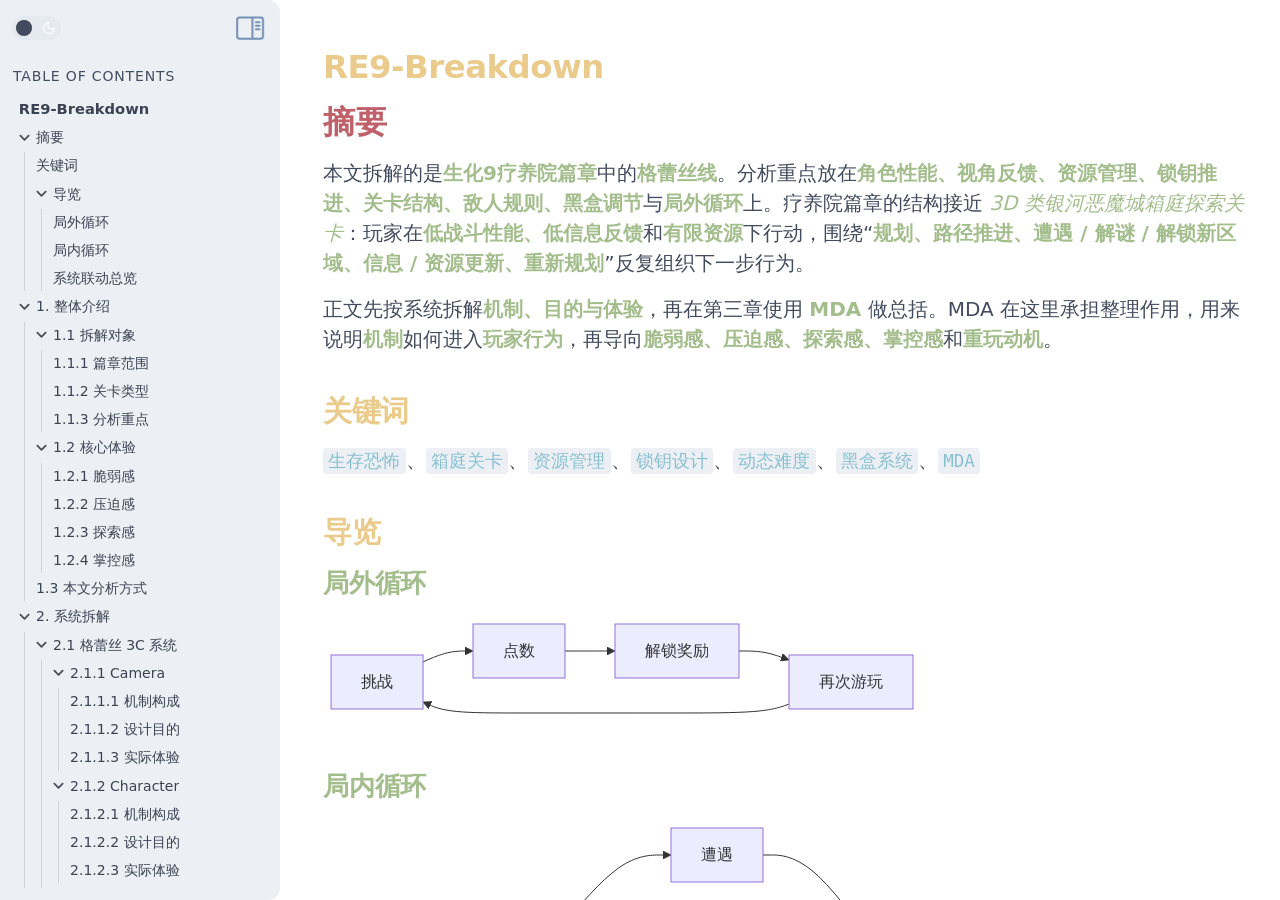
==== commit ef36c586: "Update RE9 breakdown site" ====
--- a/re9-breakdown.html
+++ b/re9-breakdown.html
@@ -8,7 +8,7 @@
 <meta property="og:type" content="website">
 <meta property="og:url" content="re9-breakdown.html">
 <meta property="og:image" content="attachment/pasted-image-20260425225102.png">
-<meta charset="UTF-8"><meta property="og:site_name" content="Rorschach's Vault"><meta name="viewport" content="width=device-width, initial-scale=1.0, user-scalable=yes, minimum-scale=1.0, maximum-scale=5.0"><link rel="alternate" type="application/rss+xml" title="RSS Feed" href="site-lib/rss.xml"><script async="" id="webpage-script" src="site-lib/scripts/webpage.js" onload="this.onload=null;this.setAttribute(&quot;loaded&quot;, &quot;true&quot;)"></script><link rel="icon" href="site-lib/media/favicon.png"><link rel="preload" href="site-lib/styles/snippets.css" as="style" onload="this.onload=null;this.rel='stylesheet'"><noscript><link rel="stylesheet" href="site-lib/styles/snippets.css"></noscript><link rel="stylesheet" href="site-lib/styles/obsidian.css"><link rel="stylesheet" href="site-lib/styles/theme.css"><link rel="preload" href="site-lib/styles/global-variable-styles.css" as="style" onload="this.onload=null;this.rel='stylesheet'"><noscript><link rel="stylesheet" href="site-lib/styles/global-variable-styles.css"></noscript><link rel="preload" href="site-lib/styles/main-styles.css" as="style" onload="this.onload=null;this.rel='stylesheet'"><noscript><link rel="stylesheet" href="site-lib/styles/main-styles.css"></noscript><style>body{--line-width:40em;--line-width-adaptive:40em;--file-line-width:40em;--sidebar-width:min(20em, 80vw);--collapse-arrow-size:11px;--tree-vertical-spacing:1.3em;--sidebar-margin:12px}:root{background-color:#fff}.sidebar{height:100%;font-size:14px;z-index:10;min-width:calc(var(--sidebar-width) + var(--divider-width-hover));max-width:calc(var(--sidebar-width) + var(--divider-width-hover));position:relative;overflow:hidden;overflow:clip;transition:min-width ease-in-out,max-width ease-in-out;transition-duration:.2s;contain:size}#left-sidebar{left:0}#right-sidebar{right:0}.sidebar.is-collapsed{min-width:0;max-width:0}.sidebar.floating{position:absolute}.sidebar .leaf-content{height:100%;min-width:calc(var(--sidebar-width) - var(--divider-width-hover));top:0;padding:var(--sidebar-margin);padding-top:4em;line-height:var(--line-height-tight);background-color:var(--background-secondary);transition:background-color,border-right,border-left,box-shadow;transition-duration:var(--color-fade-speed);transition-timing-function:ease-in-out;position:absolute;display:flex;flex-direction:column}.sidebar:not(.is-collapsed) .leaf-content{min-width:calc(max(100%,var(--sidebar-width)) - 3px);max-width:calc(max(100%,var(--sidebar-width)) - 3px)}#left-sidebar-content{left:0;border-top-right-radius:var(--radius-l);border-bottom-right-radius:var(--radius-l)}#right-sidebar-content{right:0;border-top-left-radius:var(--radius-l);border-bottom-left-radius:var(--radius-l)}.sidebar #left-sidebar-content,.sidebar #right-sidebar-content{contain:none!important;container-type:normal!important;animation:none!important}.sidebar:has(.leaf-content:empty):has(.topbar-content:empty){display:none}.sidebar-topbar{height:calc(2.3em + 2 * var(--sidebar-margin));width:var(--sidebar-width);padding:var(--sidebar-margin);z-index:1;position:fixed;display:flex;align-items:center;transition:width ease-in-out;transition-duration:inherit}.sidebar.is-collapsed .sidebar-topbar{width:calc(2.3em + var(--sidebar-margin) * 2)}.sidebar .sidebar-topbar.is-collapsed{width:0}#left-sidebar .sidebar-topbar{left:0;flex-direction:row;border-top-right-radius:var(--radius-l)}#right-sidebar .sidebar-topbar{right:0;flex-direction:row-reverse;border-top-left-radius:var(--radius-l)}#left-sidebar .topbar-content{margin-right:calc(2.3em + var(--sidebar-margin));flex-direction:row}#right-sidebar .topbar-content{margin-left:calc(2.3em + var(--sidebar-margin));flex-direction:row-reverse}.topbar-content{overflow:hidden visible;overflow:clip visible;width:100%;height:100%;display:flex;align-items:center;transition:inherit}.sidebar.is-collapsed .topbar-content{width:0;transition:inherit}.clickable-icon.sidebar-collapse-icon{background-color:transparent;color:var(--icon-color-focused);padding:2px!important;margin:0!important;height:100%!important;width:2.3em!important;margin-inline:0.14em!important;position:absolute}#left-sidebar .clickable-icon.sidebar-collapse-icon{transform:rotateY(180deg);right:var(--sidebar-margin)}#right-sidebar .clickable-icon.sidebar-collapse-icon{transform:rotateY(180deg);left:var(--sidebar-margin)}.clickable-icon.sidebar-collapse-icon svg.svg-icon{width:100%;height:100%}.feature-title{margin-left:1px;text-transform:uppercase;letter-spacing:.06em;margin-top:.75em;margin-bottom:.75em}.feature-header{display:flex;align-items:center;padding-top:0;font-size:1em;padding-left:0}body.floating-sidebars .sidebar{position:absolute}body{transition:background-color var(--color-fade-speed) ease-in-out}#navbar:not(:empty){display:flex;align-items:center;justify-content:space-between;padding:.5em 1em;width:100%}#main{display:flex;flex-direction:column;height:100%;width:100%;align-items:stretch;justify-content:center}#main-horizontal{display:flex;flex-direction:row;flex-grow:1;width:100%;align-items:stretch;justify-content:center}#center-content{flex-basis:100%;max-width:100%;width:100%;height:100%;display:flex;flex-direction:column;align-items:center;transition:opacity .2s ease-in-out;contain:inline-size}.hide{opacity:0!important;transition:opacity .2s ease-in-out;pointer-events:none}#center-content>.obsidian-document{padding-left:2em;padding-right:1em;margin-bottom:0;width:100%;width:-webkit-fill-available;width:-moz-available;width:fill-available;transition:background-color var(--color-fade-speed) ease-in-out;border-top-right-radius:var(--window-radius,var(--radius-m));border-top-left-radius:var(--window-radius,var(--radius-m));overflow-x:hidden!important;overflow-y:auto!important;display:flex!important;flex-direction:column!important;align-items:center!important;contain:inline-size}body #center-content>.obsidian-document>.markdown-preview-sizer{padding-bottom:80vh;width:100%;max-width:var(--line-width);flex-basis:var(--line-width);transition:background-color var(--color-fade-speed) ease-in-out;contain:inline-size}#center-content>.obsidian-document>div{width:100%!important;transition:background-color var(--color-fade-speed) ease-in-out;contain:inline-size}#center-content>.obsidian-document:not([data-type=markdown]).embed{display:flex;padding:1em;height:100%;width:100%;align-items:center;justify-content:center}#center-content>.obsidian-document:not([data-type=markdown]).embed>*{max-width:100%;max-height:100%;object-fit:contain}:not(h1,h2,h3,h4,h5,h6,li):has(> :is(.math,table)){overflow-x:auto!important}#center-content>.obsidian-document:not([data-type=markdown]){overflow-x:auto;contain:content;padding:0;margin:0;height:100%}.obsidian-document[data-type=attachment]{display:flex;flex-direction:column;align-items:center;justify-content:center;height:100%;width:100%}.obsidian-document[data-type=attachment]>*{outline:0;border:none;box-shadow:none}.obsidian-document[data-type=attachment] :is(img){max-width:90%;max-height:90%;object-fit:contain}.obsidian-document[data-type=attachment]>:is(audio){width:100%;max-width:min(90%,var(--line-width))}.obsidian-document[data-type=attachment]>:is(embed,iframe,video){width:100%;height:100%;max-width:100%;max-height:100%;object-fit:contain}.canvas-wrapper>:is(.header,.footer){z-index:100;position:absolute;display:flex;justify-content:center;flex-direction:column;width:100%;align-items:center}.scroll-highlight{position:absolute;width:100%;height:100%;pointer-events:none;z-index:1000;background-color:hsla(var(--color-accent-hsl),.25);opacity:0;padding:1em;inset:50%;translate:-50% -50%;border-radius:var(--radius-s)}</style><script defer="">async function loadIncludes(){let e=document.querySelectorAll("link[itemprop='include']");for(const t of e){let e=t.getAttribute("href");try{let o="";if(e.startsWith("https:")||e.startsWith("http:")||"file:"!=window.location.protocol){const n=await fetch(e);if(!n.ok){console.log("Could not include file: "+e),t?.remove();continue}o=await n.text()}else{const t=document.getElementById(btoa(encodeURI(e)));if(t){const e=JSON.parse(decodeURI(atob(t.getAttribute("value")??"")));o=e?.data??""}}let n=document.createRange().createContextualFragment(o);t.before(n),t.remove(),console.log("Included text: "+o),console.log("Included file: "+e)}catch(o){t?.remove(),console.log("Could not include file: "+e,o);continue}}}document.addEventListener("DOMContentLoaded",(()=>{loadIncludes()}));let isFileProtocol="file:"==location.protocol;function waitLoadScripts(e,t){let o=e.map((e=>document.getElementById(e+"-script")));!function e(n){let l=o[n],c=n+1;l?(l&&"true"!=l.getAttribute("loaded")||n<o.length&&e(c),n<o.length&&l.addEventListener("load",(()=>e(c)))):n<o.length?e(c):t()}(0)}</script></head><body class="publish css-settings-manager styled-scrollbars show-inline-title show-ribbon is-focused"><script defer="">let theme=localStorage.getItem("theme")||"light";"dark"==theme?(document.body.classList.add("theme-dark"),document.body.classList.remove("theme-light")):(document.body.classList.add("theme-light"),document.body.classList.remove("theme-dark")),window.innerWidth<480?document.body.classList.add("is-phone"):window.innerWidth<768?document.body.classList.add("is-tablet"):window.innerWidth<1024?document.body.classList.add("is-small-screen"):document.body.classList.add("is-large-screen")</script><div class="parsed-feature-container" style="display: contents;"><link itemprop="include" href="site-lib/html/custom-head-content-content.html"></div><div id="main"><div id="navbar"></div><div id="main-horizontal"><div id="left-content" class="leaf" style="--sidebar-width: var(--sidebar-width-left);"><div id="left-sidebar" class="sidebar"><div class="sidebar-handle"></div><div class="sidebar-topbar"><div class="topbar-content"><label class="theme-toggle-container" for="theme-toggle-input" id=""><input class="theme-toggle-input" type="checkbox" id="theme-toggle-input" checked><div class="toggle-background"></div></label></div><div class="clickable-icon sidebar-collapse-icon"><svg xmlns="http://www.w3.org/2000/svg" width="100%" height="100%" viewBox="0 0 24 24" fill="none" stroke="currentColor" stroke-width="3" stroke-linecap="round" stroke-linejoin="round" class="svg-icon"><path d="M21 3H3C1.89543 3 1 3.89543 1 5V19C1 20.1046 1.89543 21 3 21H21C22.1046 21 23 20.1046 23 19V5C23 3.89543 22.1046 3 21 3Z"></path><path d="M10 4V20"></path><path d="M4 7H7"></path><path d="M4 10H7"></path><path d="M4 13H7"></path></svg></div></div><div class="sidebar-content-wrapper"><div id="left-sidebar-content" class="leaf-content"><div id="outline" class=" tree-container"><div class="feature-header"><div class="feature-title">Table Of Contents</div><button class="clickable-icon nav-action-button tree-collapse-all" aria-label="Collapse All"><svg xmlns="http://www.w3.org/2000/svg" width="24" height="24" viewBox="0 0 24 24" fill="none" stroke="currentColor" stroke-width="2" stroke-linecap="round" stroke-linejoin="round"></svg></button></div><div class="tree-item" data-depth="1"><a class="tree-item-self is-clickable" href="re9-breakdown.html#RE9-Breakdown_0" data-path="#RE9-Breakdown_0"><div class="tree-item-inner heading-link" heading-name="RE9-Breakdown">RE9-Breakdown</div></a><div class="tree-item-children"></div></div><div class="tree-item mod-collapsible" data-depth="1"><a class="tree-item-self is-clickable mod-collapsible" href="re9-breakdown.html#摘要_0" data-path="#摘要_0"><div class="tree-item-icon collapse-icon"><svg xmlns="http://www.w3.org/2000/svg" width="24" height="24" viewBox="0 0 24 24" fill="none" stroke="currentColor" stroke-width="2" stroke-linecap="round" stroke-linejoin="round" class="svg-icon right-triangle"><path d="M3 8L12 17L21 8"></path></svg></div><div class="tree-item-inner heading-link" heading-name="摘要">摘要</div></a><div class="tree-item-children"><div class="tree-item" data-depth="2"><a class="tree-item-self is-clickable" href="re9-breakdown.html#关键词_0" data-path="#关键词_0"><div class="tree-item-inner heading-link" heading-name="关键词">关键词</div></a><div class="tree-item-children"></div></div><div class="tree-item mod-collapsible" data-depth="2"><a class="tree-item-self is-clickable mod-collapsible" href="re9-breakdown.html#导览_0" data-path="#导览_0"><div class="tree-item-icon collapse-icon"><svg xmlns="http://www.w3.org/2000/svg" width="24" height="24" viewBox="0 0 24 24" fill="none" stroke="currentColor" stroke-width="2" stroke-linecap="round" stroke-linejoin="round" class="svg-icon right-triangle"><path d="M3 8L12 17L21 8"></path></svg></div><div class="tree-item-inner heading-link" heading-name="导览">导览</div></a><div class="tree-item-children"><div class="tree-item" data-depth="3"><a class="tree-item-self is-clickable" href="re9-breakdown.html#局外循环_0" data-path="#局外循环_0"><div class="tree-item-inner heading-link" heading-name="局外循环">局外循环</div></a><div class="tree-item-children"></div></div><div class="tree-item" data-depth="3"><a class="tree-item-self is-clickable" href="re9-breakdown.html#局内循环_0" data-path="#局内循环_0"><div class="tree-item-inner heading-link" heading-name="局内循环">局内循环</div></a><div class="tree-item-children"></div></div><div class="tree-item" data-depth="3"><a class="tree-item-self is-clickable" href="re9-breakdown.html#系统联动总览_0" data-path="#系统联动总览_0"><div class="tree-item-inner heading-link" heading-name="系统联动总览">系统联动总览</div></a><div class="tree-item-children"></div></div></div></div></div></div><div class="tree-item mod-collapsible" data-depth="1"><a class="tree-item-self is-clickable mod-collapsible" href="re9-breakdown.html#1._整体介绍_0" data-path="#1._整体介绍_0"><div class="tree-item-icon collapse-icon"><svg xmlns="http://www.w3.org/2000/svg" width="24" height="24" viewBox="0 0 24 24" fill="none" stroke="currentColor" stroke-width="2" stroke-linecap="round" stroke-linejoin="round" class="svg-icon right-triangle"><path d="M3 8L12 17L21 8"></path></svg></div><div class="tree-item-inner heading-link" heading-name="1. 整体介绍">1. 整体介绍</div></a><div class="tree-item-children"><div class="tree-item mod-collapsible" data-depth="2"><a class="tree-item-self is-clickable mod-collapsible" href="re9-breakdown.html#1.1_拆解对象_0" data-path="#1.1_拆解对象_0"><div class="tree-item-icon collapse-icon"><svg xmlns="http://www.w3.org/2000/svg" width="24" height="24" viewBox="0 0 24 24" fill="none" stroke="currentColor" stroke-width="2" stroke-linecap="round" stroke-linejoin="round" class="svg-icon right-triangle"><path d="M3 8L12 17L21 8"></path></svg></div><div class="tree-item-inner heading-link" heading-name="1.1 拆解对象">1.1 拆解对象</div></a><div class="tree-item-children"><div class="tree-item" data-depth="3"><a class="tree-item-self is-clickable" href="re9-breakdown.html#1.1.1_篇章范围_0" data-path="#1.1.1_篇章范围_0"><div class="tree-item-inner heading-link" heading-name="1.1.1 篇章范围">1.1.1 篇章范围</div></a><div class="tree-item-children"></div></div><div class="tree-item" data-depth="3"><a class="tree-item-self is-clickable" href="re9-breakdown.html#1.1.2_关卡类型_0" data-path="#1.1.2_关卡类型_0"><div class="tree-item-inner heading-link" heading-name="1.1.2 关卡类型">1.1.2 关卡类型</div></a><div class="tree-item-children"></div></div><div class="tree-item" data-depth="3"><a class="tree-item-self is-clickable" href="re9-breakdown.html#1.1.3_分析重点_0" data-path="#1.1.3_分析重点_0"><div class="tree-item-inner heading-link" heading-name="1.1.3 分析重点">1.1.3 分析重点</div></a><div class="tree-item-children"></div></div></div></div><div class="tree-item mod-collapsible" data-depth="2"><a class="tree-item-self is-clickable mod-collapsible" href="re9-breakdown.html#1.2_核心体验_0" data-path="#1.2_核心体验_0"><div class="tree-item-icon collapse-icon"><svg xmlns="http://www.w3.org/2000/svg" width="24" height="24" viewBox="0 0 24 24" fill="none" stroke="currentColor" stroke-width="2" stroke-linecap="round" stroke-linejoin="round" class="svg-icon right-triangle"><path d="M3 8L12 17L21 8"></path></svg></div><div class="tree-item-inner heading-link" heading-name="1.2 核心体验">1.2 核心体验</div></a><div class="tree-item-children"><div class="tree-item" data-depth="3"><a class="tree-item-self is-clickable" href="re9-breakdown.html#1.2.1_脆弱感_0" data-path="#1.2.1_脆弱感_0"><div class="tree-item-inner heading-link" heading-name="1.2.1 脆弱感">1.2.1 脆弱感</div></a><div class="tree-item-children"></div></div><div class="tree-item" data-depth="3"><a class="tree-item-self is-clickable" href="re9-breakdown.html#1.2.2_压迫感_0" data-path="#1.2.2_压迫感_0"><div class="tree-item-inner heading-link" heading-name="1.2.2 压迫感">1.2.2 压迫感</div></a><div class="tree-item-children"></div></div><div class="tree-item" data-depth="3"><a class="tree-item-self is-clickable" href="re9-breakdown.html#1.2.3_探索感_0" data-path="#1.2.3_探索感_0"><div class="tree-item-inner heading-link" heading-name="1.2.3 探索感">1.2.3 探索感</div></a><div class="tree-item-children"></div></div><div class="tree-item" data-depth="3"><a class="tree-item-self is-clickable" href="re9-breakdown.html#1.2.4_掌控感_0" data-path="#1.2.4_掌控感_0"><div class="tree-item-inner heading-link" heading-name="1.2.4 掌控感">1.2.4 掌控感</div></a><div class="tree-item-children"></div></div></div></div><div class="tree-item" data-depth="2"><a class="tree-item-self is-clickable" href="re9-breakdown.html#1.3_本文分析方式_0" data-path="#1.3_本文分析方式_0"><div class="tree-item-inner heading-link" heading-name="1.3 本文分析方式">1.3 本文分析方式</div></a><div class="tree-item-children"></div></div></div></div><div class="tree-item mod-collapsible" data-depth="1"><a class="tree-item-self is-clickable mod-collapsible" href="re9-breakdown.html#2._系统拆解_0" data-path="#2._系统拆解_0"><div class="tree-item-icon collapse-icon"><svg xmlns="http://www.w3.org/2000/svg" width="24" height="24" viewBox="0 0 24 24" fill="none" stroke="currentColor" stroke-width="2" stroke-linecap="round" stroke-linejoin="round" class="svg-icon right-triangle"><path d="M3 8L12 17L21 8"></path></svg></div><div class="tree-item-inner heading-link" heading-name="2. 系统拆解">2. 系统拆解</div></a><div class="tree-item-children"><div class="tree-item mod-collapsible" data-depth="2"><a class="tree-item-self is-clickable mod-collapsible" href="re9-breakdown.html#2.1_格蕾丝_3C_系统_0" data-path="#2.1_格蕾丝_3C_系统_0"><div class="tree-item-icon collapse-icon"><svg xmlns="http://www.w3.org/2000/svg" width="24" height="24" viewBox="0 0 24 24" fill="none" stroke="currentColor" stroke-width="2" stroke-linecap="round" stroke-linejoin="round" class="svg-icon right-triangle"><path d="M3 8L12 17L21 8"></path></svg></div><div class="tree-item-inner heading-link" heading-name="2.1 格蕾丝 3C 系统">2.1 格蕾丝 3C 系统</div></a><div class="tree-item-children"><div class="tree-item mod-collapsible" data-depth="3"><a class="tree-item-self is-clickable mod-collapsible" href="re9-breakdown.html#2.1.1_Camera_0" data-path="#2.1.1_Camera_0"><div class="tree-item-icon collapse-icon"><svg xmlns="http://www.w3.org/2000/svg" width="24" height="24" viewBox="0 0 24 24" fill="none" stroke="currentColor" stroke-width="2" stroke-linecap="round" stroke-linejoin="round" class="svg-icon right-triangle"><path d="M3 8L12 17L21 8"></path></svg></div><div class="tree-item-inner heading-link" heading-name="2.1.1 Camera">2.1.1 Camera</div></a><div class="tree-item-children"><div class="tree-item" data-depth="4"><a class="tree-item-self is-clickable" href="re9-breakdown.html#2.1.1.1_机制构成_0" data-path="#2.1.1.1_机制构成_0"><div class="tree-item-inner heading-link" heading-name="2.1.1.1 机制构成">2.1.1.1 机制构成</div></a><div class="tree-item-children"></div></div><div class="tree-item" data-depth="4"><a class="tree-item-self is-clickable" href="re9-breakdown.html#2.1.1.2_设计目的_0" data-path="#2.1.1.2_设计目的_0"><div class="tree-item-inner heading-link" heading-name="2.1.1.2 设计目的">2.1.1.2 设计目的</div></a><div class="tree-item-children"></div></div><div class="tree-item" data-depth="4"><a class="tree-item-self is-clickable" href="re9-breakdown.html#2.1.1.3_实际体验_0" data-path="#2.1.1.3_实际体验_0"><div class="tree-item-inner heading-link" heading-name="2.1.1.3 实际体验">2.1.1.3 实际体验</div></a><div class="tree-item-children"></div></div></div></div><div class="tree-item mod-collapsible" data-depth="3"><a class="tree-item-self is-clickable mod-collapsible" href="re9-breakdown.html#2.1.2_Character_0" data-path="#2.1.2_Character_0"><div class="tree-item-icon collapse-icon"><svg xmlns="http://www.w3.org/2000/svg" width="24" height="24" viewBox="0 0 24 24" fill="none" stroke="currentColor" stroke-width="2" stroke-linecap="round" stroke-linejoin="round" class="svg-icon right-triangle"><path d="M3 8L12 17L21 8"></path></svg></div><div class="tree-item-inner heading-link" heading-name="2.1.2 Character">2.1.2 Character</div></a><div class="tree-item-children"><div class="tree-item" data-depth="4"><a class="tree-item-self is-clickable" href="re9-breakdown.html#2.1.2.1_机制构成_0" data-path="#2.1.2.1_机制构成_0"><div class="tree-item-inner heading-link" heading-name="2.1.2.1 机制构成">2.1.2.1 机制构成</div></a><div class="tree-item-children"></div></div><div class="tree-item" data-depth="4"><a class="tree-item-self is-clickable" href="re9-breakdown.html#2.1.2.2_设计目的_0" data-path="#2.1.2.2_设计目的_0"><div class="tree-item-inner heading-link" heading-name="2.1.2.2 设计目的">2.1.2.2 设计目的</div></a><div class="tree-item-children"></div></div><div class="tree-item" data-depth="4"><a class="tree-item-self is-clickable" href="re9-breakdown.html#2.1.2.3_实际体验_0" data-path="#2.1.2.3_实际体验_0"><div class="tree-item-inner heading-link" heading-name="2.1.2.3 实际体验">2.1.2.3 实际体验</div></a><div class="tree-item-children"></div></div></div></div><div class="tree-item mod-collapsible" data-depth="3"><a class="tree-item-self is-clickable mod-collapsible" href="re9-breakdown.html#2.1.3_Controller_0" data-path="#2.1.3_Controller_0"><div class="tree-item-icon collapse-icon"><svg xmlns="http://www.w3.org/2000/svg" width="24" height="24" viewBox="0 0 24 24" fill="none" stroke="currentColor" stroke-width="2" stroke-linecap="round" stroke-linejoin="round" class="svg-icon right-triangle"><path d="M3 8L12 17L21 8"></path></svg></div><div class="tree-item-inner heading-link" heading-name="2.1.3 Controller">2.1.3 Controller</div></a><div class="tree-item-children"><div class="tree-item" data-depth="4"><a class="tree-item-self is-clickable" href="re9-breakdown.html#2.1.3.1_机制构成_0" data-path="#2.1.3.1_机制构成_0"><div class="tree-item-inner heading-link" heading-name="2.1.3.1 机制构成">2.1.3.1 机制构成</div></a><div class="tree-item-children"></div></div><div class="tree-item" data-depth="4"><a class="tree-item-self is-clickable" href="re9-breakdown.html#2.1.3.2_设计目的_0" data-path="#2.1.3.2_设计目的_0"><div class="tree-item-inner heading-link" heading-name="2.1.3.2 设计目的">2.1.3.2 设计目的</div></a><div class="tree-item-children"></div></div><div class="tree-item" data-depth="4"><a class="tree-item-self is-clickable" href="re9-breakdown.html#2.1.3.3_实际体验_0" data-path="#2.1.3.3_实际体验_0"><div class="tree-item-inner heading-link" heading-name="2.1.3.3 实际体验">2.1.3.3 实际体验</div></a><div class="tree-item-children"></div></div></div></div></div></div><div class="tree-item mod-collapsible" data-depth="2"><a class="tree-item-self is-clickable mod-collapsible" href="re9-breakdown.html#2.2_UI_与状态反馈系统_0" data-path="#2.2_UI_与状态反馈系统_0"><div class="tree-item-icon collapse-icon"><svg xmlns="http://www.w3.org/2000/svg" width="24" height="24" viewBox="0 0 24 24" fill="none" stroke="currentColor" stroke-width="2" stroke-linecap="round" stroke-linejoin="round" class="svg-icon right-triangle"><path d="M3 8L12 17L21 8"></path></svg></div><div class="tree-item-inner heading-link" heading-name="2.2 UI 与状态反馈系统">2.2 UI 与状态反馈系统</div></a><div class="tree-item-children"><div class="tree-item" data-depth="3"><a class="tree-item-self is-clickable" href="re9-breakdown.html#2.2.1_机制构成_0" data-path="#2.2.1_机制构成_0"><div class="tree-item-inner heading-link" heading-name="2.2.1 机制构成">2.2.1 机制构成</div></a><div class="tree-item-children"></div></div><div class="tree-item" data-depth="3"><a class="tree-item-self is-clickable" href="re9-breakdown.html#2.2.2_设计目的_0" data-path="#2.2.2_设计目的_0"><div class="tree-item-inner heading-link" heading-name="2.2.2 设计目的">2.2.2 设计目的</div></a><div class="tree-item-children"></div></div><div class="tree-item" data-depth="3"><a class="tree-item-self is-clickable" href="re9-breakdown.html#2.2.3_实际体验_0" data-path="#2.2.3_实际体验_0"><div class="tree-item-inner heading-link" heading-name="2.2.3 实际体验">2.2.3 实际体验</div></a><div class="tree-item-children"></div></div></div></div><div class="tree-item mod-collapsible" data-depth="2"><a class="tree-item-self is-clickable mod-collapsible" href="re9-breakdown.html#2.3_背包与资源系统_0" data-path="#2.3_背包与资源系统_0"><div class="tree-item-icon collapse-icon"><svg xmlns="http://www.w3.org/2000/svg" width="24" height="24" viewBox="0 0 24 24" fill="none" stroke="currentColor" stroke-width="2" stroke-linecap="round" stroke-linejoin="round" class="svg-icon right-triangle"><path d="M3 8L12 17L21 8"></path></svg></div><div class="tree-item-inner heading-link" heading-name="2.3 背包与资源系统">2.3 背包与资源系统</div></a><div class="tree-item-children"><div class="tree-item mod-collapsible" data-depth="3"><a class="tree-item-self is-clickable mod-collapsible" href="re9-breakdown.html#2.3.1_机制构成_0" data-path="#2.3.1_机制构成_0"><div class="tree-item-icon collapse-icon"><svg xmlns="http://www.w3.org/2000/svg" width="24" height="24" viewBox="0 0 24 24" fill="none" stroke="currentColor" stroke-width="2" stroke-linecap="round" stroke-linejoin="round" class="svg-icon right-triangle"><path d="M3 8L12 17L21 8"></path></svg></div><div class="tree-item-inner heading-link" heading-name="2.3.1 机制构成">2.3.1 机制构成</div></a><div class="tree-item-children"><div class="tree-item" data-depth="4"><a class="tree-item-self is-clickable" href="re9-breakdown.html#2.3.1.1_格子背包_0" data-path="#2.3.1.1_格子背包_0"><div class="tree-item-inner heading-link" heading-name="2.3.1.1 格子背包">2.3.1.1 格子背包</div></a><div class="tree-item-children"></div></div><div class="tree-item" data-depth="4"><a class="tree-item-self is-clickable" href="re9-breakdown.html#2.3.1.2_次元箱_0" data-path="#2.3.1.2_次元箱_0"><div class="tree-item-inner heading-link" heading-name="2.3.1.2 次元箱">2.3.1.2 次元箱</div></a><div class="tree-item-children"></div></div><div class="tree-item" data-depth="4"><a class="tree-item-self is-clickable" href="re9-breakdown.html#2.3.1.3_丢弃机制_0" data-path="#2.3.1.3_丢弃机制_0"><div class="tree-item-inner heading-link" heading-name="2.3.1.3 丢弃机制">2.3.1.3 丢弃机制</div></a><div class="tree-item-children"></div></div></div></div><div class="tree-item" data-depth="3"><a class="tree-item-self is-clickable" href="re9-breakdown.html#2.3.2_设计目的_0" data-path="#2.3.2_设计目的_0"><div class="tree-item-inner heading-link" heading-name="2.3.2 设计目的">2.3.2 设计目的</div></a><div class="tree-item-children"></div></div><div class="tree-item" data-depth="3"><a class="tree-item-self is-clickable" href="re9-breakdown.html#2.3.3_实际体验_0" data-path="#2.3.3_实际体验_0"><div class="tree-item-inner heading-link" heading-name="2.3.3 实际体验">2.3.3 实际体验</div></a><div class="tree-item-children"></div></div></div></div><div class="tree-item mod-collapsible" data-depth="2"><a class="tree-item-self is-clickable mod-collapsible" href="re9-breakdown.html#2.4_血液收集器系统_0" data-path="#2.4_血液收集器系统_0"><div class="tree-item-icon collapse-icon"><svg xmlns="http://www.w3.org/2000/svg" width="24" height="24" viewBox="0 0 24 24" fill="none" stroke="currentColor" stroke-width="2" stroke-linecap="round" stroke-linejoin="round" class="svg-icon right-triangle"><path d="M3 8L12 17L21 8"></path></svg></div><div class="tree-item-inner heading-link" heading-name="2.4 血液收集器系统">2.4 血液收集器系统</div></a><div class="tree-item-children"><div class="tree-item" data-depth="3"><a class="tree-item-self is-clickable" href="re9-breakdown.html#2.4.1_机制构成_0" data-path="#2.4.1_机制构成_0"><div class="tree-item-inner heading-link" heading-name="2.4.1 机制构成">2.4.1 机制构成</div></a><div class="tree-item-children"></div></div><div class="tree-item" data-depth="3"><a class="tree-item-self is-clickable" href="re9-breakdown.html#2.4.2_设计目的_0" data-path="#2.4.2_设计目的_0"><div class="tree-item-inner heading-link" heading-name="2.4.2 设计目的">2.4.2 设计目的</div></a><div class="tree-item-children"></div></div><div class="tree-item" data-depth="3"><a class="tree-item-self is-clickable" href="re9-breakdown.html#2.4.3_实际体验_0" data-path="#2.4.3_实际体验_0"><div class="tree-item-inner heading-link" heading-name="2.4.3 实际体验">2.4.3 实际体验</div></a><div class="tree-item-children"></div></div></div></div><div class="tree-item mod-collapsible" data-depth="2"><a class="tree-item-self is-clickable mod-collapsible" href="re9-breakdown.html#2.5_锁钥系统_0" data-path="#2.5_锁钥系统_0"><div class="tree-item-icon collapse-icon"><svg xmlns="http://www.w3.org/2000/svg" width="24" height="24" viewBox="0 0 24 24" fill="none" stroke="currentColor" stroke-width="2" stroke-linecap="round" stroke-linejoin="round" class="svg-icon right-triangle"><path d="M3 8L12 17L21 8"></path></svg></div><div class="tree-item-inner heading-link" heading-name="2.5 锁钥系统">2.5 锁钥系统</div></a><div class="tree-item-children"><div class="tree-item mod-collapsible" data-depth="3"><a class="tree-item-self is-clickable mod-collapsible" href="re9-breakdown.html#2.5.1_机制构成_0" data-path="#2.5.1_机制构成_0"><div class="tree-item-icon collapse-icon"><svg xmlns="http://www.w3.org/2000/svg" width="24" height="24" viewBox="0 0 24 24" fill="none" stroke="currentColor" stroke-width="2" stroke-linecap="round" stroke-linejoin="round" class="svg-icon right-triangle"><path d="M3 8L12 17L21 8"></path></svg></div><div class="tree-item-inner heading-link" heading-name="2.5.1 机制构成">2.5.1 机制构成</div></a><div class="tree-item-children"><div class="tree-item" data-depth="4"><a class="tree-item-self is-clickable" href="re9-breakdown.html#2.5.1.1_知识锁_0" data-path="#2.5.1.1_知识锁_0"><div class="tree-item-inner heading-link" heading-name="2.5.1.1 知识锁">2.5.1.1 知识锁</div></a><div class="tree-item-children"></div></div><div class="tree-item" data-depth="4"><a class="tree-item-self is-clickable" href="re9-breakdown.html#2.5.1.2_道具锁_0" data-path="#2.5.1.2_道具锁_0"><div class="tree-item-inner heading-link" heading-name="2.5.1.2 道具锁">2.5.1.2 道具锁</div></a><div class="tree-item-children"></div></div><div class="tree-item" data-depth="4"><a class="tree-item-self is-clickable" href="re9-breakdown.html#2.5.1.3_敌人锁_0" data-path="#2.5.1.3_敌人锁_0"><div class="tree-item-inner heading-link" heading-name="2.5.1.3 敌人锁">2.5.1.3 敌人锁</div></a><div class="tree-item-children"></div></div><div class="tree-item" data-depth="4"><a class="tree-item-self is-clickable" href="re9-breakdown.html#2.5.1.4_剧情锁_0" data-path="#2.5.1.4_剧情锁_0"><div class="tree-item-inner heading-link" heading-name="2.5.1.4 剧情锁">2.5.1.4 剧情锁</div></a><div class="tree-item-children"></div></div><div class="tree-item" data-depth="4"><a class="tree-item-self is-clickable" href="re9-breakdown.html#2.5.1.5_渐进式锁钥_0" data-path="#2.5.1.5_渐进式锁钥_0"><div class="tree-item-inner heading-link" heading-name="2.5.1.5 渐进式锁钥">2.5.1.5 渐进式锁钥</div></a><div class="tree-item-children"></div></div></div></div><div class="tree-item" data-depth="3"><a class="tree-item-self is-clickable" href="re9-breakdown.html#2.5.2_设计目的_0" data-path="#2.5.2_设计目的_0"><div class="tree-item-inner heading-link" heading-name="2.5.2 设计目的">2.5.2 设计目的</div></a><div class="tree-item-children"></div></div><div class="tree-item" data-depth="3"><a class="tree-item-self is-clickable" href="re9-breakdown.html#2.5.3_实际体验_0" data-path="#2.5.3_实际体验_0"><div class="tree-item-inner heading-link" heading-name="2.5.3 实际体验">2.5.3 实际体验</div></a><div class="tree-item-children"></div></div></div></div><div class="tree-item mod-collapsible" data-depth="2"><a class="tree-item-self is-clickable mod-collapsible" href="re9-breakdown.html#2.6_关卡结构与路线引导系统_0" data-path="#2.6_关卡结构与路线引导系统_0"><div class="tree-item-icon collapse-icon"><svg xmlns="http://www.w3.org/2000/svg" width="24" height="24" viewBox="0 0 24 24" fill="none" stroke="currentColor" stroke-width="2" stroke-linecap="round" stroke-linejoin="round" class="svg-icon right-triangle"><path d="M3 8L12 17L21 8"></path></svg></div><div class="tree-item-inner heading-link" heading-name="2.6 关卡结构与路线引导系统">2.6 关卡结构与路线引导系统</div></a><div class="tree-item-children"><div class="tree-item mod-collapsible" data-depth="3"><a class="tree-item-self is-clickable mod-collapsible" href="re9-breakdown.html#2.6.1_机制构成_0" data-path="#2.6.1_机制构成_0"><div class="tree-item-icon collapse-icon"><svg xmlns="http://www.w3.org/2000/svg" width="24" height="24" viewBox="0 0 24 24" fill="none" stroke="currentColor" stroke-width="2" stroke-linecap="round" stroke-linejoin="round" class="svg-icon right-triangle"><path d="M3 8L12 17L21 8"></path></svg></div><div class="tree-item-inner heading-link" heading-name="2.6.1 机制构成">2.6.1 机制构成</div></a><div class="tree-item-children"><div class="tree-item" data-depth="4"><a class="tree-item-self is-clickable" href="re9-breakdown.html#2.6.1.1_中央大厅_0" data-path="#2.6.1.1_中央大厅_0"><div class="tree-item-inner heading-link" heading-name="2.6.1.1 中央大厅">2.6.1.1 中央大厅</div></a><div class="tree-item-children"></div></div><div class="tree-item" data-depth="4"><a class="tree-item-self is-clickable" href="re9-breakdown.html#2.6.1.2_主干与枝干_0" data-path="#2.6.1.2_主干与枝干_0"><div class="tree-item-inner heading-link" heading-name="2.6.1.2 主干与枝干">2.6.1.2 主干与枝干</div></a><div class="tree-item-children"></div></div><div class="tree-item" data-depth="4"><a class="tree-item-self is-clickable" href="re9-breakdown.html#2.6.1.3_地下区域_0" data-path="#2.6.1.3_地下区域_0"><div class="tree-item-inner heading-link" heading-name="2.6.1.3 地下区域">2.6.1.3 地下区域</div></a><div class="tree-item-children"></div></div><div class="tree-item" data-depth="4"><a class="tree-item-self is-clickable" href="re9-breakdown.html#2.6.1.4_存档点布局_0" data-path="#2.6.1.4_存档点布局_0"><div class="tree-item-inner heading-link" heading-name="2.6.1.4 存档点布局">2.6.1.4 存档点布局</div></a><div class="tree-item-children"></div></div></div></div><div class="tree-item" data-depth="3"><a class="tree-item-self is-clickable" href="re9-breakdown.html#2.6.2_设计目的_0" data-path="#2.6.2_设计目的_0"><div class="tree-item-inner heading-link" heading-name="2.6.2 设计目的">2.6.2 设计目的</div></a><div class="tree-item-children"></div></div><div class="tree-item" data-depth="3"><a class="tree-item-self is-clickable" href="re9-breakdown.html#2.6.3_实际体验_0" data-path="#2.6.3_实际体验_0"><div class="tree-item-inner heading-link" heading-name="2.6.3 实际体验">2.6.3 实际体验</div></a><div class="tree-item-children"></div></div></div></div><div class="tree-item mod-collapsible" data-depth="2"><a class="tree-item-self is-clickable mod-collapsible" href="re9-breakdown.html#2.7_敌人系统_0" data-path="#2.7_敌人系统_0"><div class="tree-item-icon collapse-icon"><svg xmlns="http://www.w3.org/2000/svg" width="24" height="24" viewBox="0 0 24 24" fill="none" stroke="currentColor" stroke-width="2" stroke-linecap="round" stroke-linejoin="round" class="svg-icon right-triangle"><path d="M3 8L12 17L21 8"></path></svg></div><div class="tree-item-inner heading-link" heading-name="2.7 敌人系统">2.7 敌人系统</div></a><div class="tree-item-children"><div class="tree-item mod-collapsible" data-depth="3"><a class="tree-item-self is-clickable mod-collapsible" href="re9-breakdown.html#2.7.1_机制构成_0" data-path="#2.7.1_机制构成_0"><div class="tree-item-icon collapse-icon"><svg xmlns="http://www.w3.org/2000/svg" width="24" height="24" viewBox="0 0 24 24" fill="none" stroke="currentColor" stroke-width="2" stroke-linecap="round" stroke-linejoin="round" class="svg-icon right-triangle"><path d="M3 8L12 17L21 8"></path></svg></div><div class="tree-item-inner heading-link" heading-name="2.7.1 机制构成">2.7.1 机制构成</div></a><div class="tree-item-children"><div class="tree-item" data-depth="4"><a class="tree-item-self is-clickable" href="re9-breakdown.html#2.7.1.1_普通僵尸_0" data-path="#2.7.1.1_普通僵尸_0"><div class="tree-item-inner heading-link" heading-name="2.7.1.1 普通僵尸">2.7.1.1 普通僵尸</div></a><div class="tree-item-children"></div></div><div class="tree-item" data-depth="4"><a class="tree-item-self is-clickable" href="re9-breakdown.html#2.7.1.2_孢子僵尸_0" data-path="#2.7.1.2_孢子僵尸_0"><div class="tree-item-inner heading-link" heading-name="2.7.1.2 孢子僵尸">2.7.1.2 孢子僵尸</div></a><div class="tree-item-children"></div></div><div class="tree-item" data-depth="4"><a class="tree-item-self is-clickable" href="re9-breakdown.html#2.7.1.3_追击类敌人_0" data-path="#2.7.1.3_追击类敌人_0"><div class="tree-item-inner heading-link" heading-name="2.7.1.3 追击类敌人">2.7.1.3 追击类敌人</div></a><div class="tree-item-children"></div></div><div class="tree-item" data-depth="4"><a class="tree-item-self is-clickable" href="re9-breakdown.html#2.7.1.4_生前记忆僵尸_0" data-path="#2.7.1.4_生前记忆僵尸_0"><div class="tree-item-inner heading-link" heading-name="2.7.1.4 生前记忆僵尸">2.7.1.4 生前记忆僵尸</div></a><div class="tree-item-children"></div></div><div class="tree-item" data-depth="4"><a class="tree-item-self is-clickable" href="re9-breakdown.html#2.7.1.5_怪物女孩_0" data-path="#2.7.1.5_怪物女孩_0"><div class="tree-item-inner heading-link" heading-name="2.7.1.5 怪物女孩">2.7.1.5 怪物女孩</div></a><div class="tree-item-children"></div></div></div></div><div class="tree-item" data-depth="3"><a class="tree-item-self is-clickable" href="re9-breakdown.html#2.7.2_设计目的_0" data-path="#2.7.2_设计目的_0"><div class="tree-item-inner heading-link" heading-name="2.7.2 设计目的">2.7.2 设计目的</div></a><div class="tree-item-children"></div></div><div class="tree-item" data-depth="3"><a class="tree-item-self is-clickable" href="re9-breakdown.html#2.7.3_实际体验_0" data-path="#2.7.3_实际体验_0"><div class="tree-item-inner heading-link" heading-name="2.7.3 实际体验">2.7.3 实际体验</div></a><div class="tree-item-children"></div></div></div></div><div class="tree-item mod-collapsible" data-depth="2"><a class="tree-item-self is-clickable mod-collapsible" href="re9-breakdown.html#2.8_解谜与特殊流程系统_0" data-path="#2.8_解谜与特殊流程系统_0"><div class="tree-item-icon collapse-icon"><svg xmlns="http://www.w3.org/2000/svg" width="24" height="24" viewBox="0 0 24 24" fill="none" stroke="currentColor" stroke-width="2" stroke-linecap="round" stroke-linejoin="round" class="svg-icon right-triangle"><path d="M3 8L12 17L21 8"></path></svg></div><div class="tree-item-inner heading-link" heading-name="2.8 解谜与特殊流程系统">2.8 解谜与特殊流程系统</div></a><div class="tree-item-children"><div class="tree-item mod-collapsible" data-depth="3"><a class="tree-item-self is-clickable mod-collapsible" href="re9-breakdown.html#2.8.1_机制构成_0" data-path="#2.8.1_机制构成_0"><div class="tree-item-icon collapse-icon"><svg xmlns="http://www.w3.org/2000/svg" width="24" height="24" viewBox="0 0 24 24" fill="none" stroke="currentColor" stroke-width="2" stroke-linecap="round" stroke-linejoin="round" class="svg-icon right-triangle"><path d="M3 8L12 17L21 8"></path></svg></div><div class="tree-item-inner heading-link" heading-name="2.8.1 机制构成">2.8.1 机制构成</div></a><div class="tree-item-children"><div class="tree-item" data-depth="4"><a class="tree-item-self is-clickable" href="re9-breakdown.html#2.8.1.1_晶石目标_0" data-path="#2.8.1.1_晶石目标_0"><div class="tree-item-inner heading-link" heading-name="2.8.1.1 晶石目标">2.8.1.1 晶石目标</div></a><div class="tree-item-children"></div></div><div class="tree-item" data-depth="4"><a class="tree-item-self is-clickable" href="re9-breakdown.html#2.8.1.2_器官冷藏谜题_0" data-path="#2.8.1.2_器官冷藏谜题_0"><div class="tree-item-inner heading-link" heading-name="2.8.1.2 器官冷藏谜题">2.8.1.2 器官冷藏谜题</div></a><div class="tree-item-children"></div></div><div class="tree-item" data-depth="4"><a class="tree-item-self is-clickable" href="re9-breakdown.html#2.8.1.3_地下配电器_0" data-path="#2.8.1.3_地下配电器_0"><div class="tree-item-inner heading-link" heading-name="2.8.1.3 地下配电器">2.8.1.3 地下配电器</div></a><div class="tree-item-children"></div></div><div class="tree-item" data-depth="4"><a class="tree-item-self is-clickable" href="re9-breakdown.html#2.8.1.4_环境谜题_0" data-path="#2.8.1.4_环境谜题_0"><div class="tree-item-inner heading-link" heading-name="2.8.1.4 环境谜题">2.8.1.4 环境谜题</div></a><div class="tree-item-children"></div></div></div></div><div class="tree-item" data-depth="3"><a class="tree-item-self is-clickable" href="re9-breakdown.html#2.8.2_设计目的_0" data-path="#2.8.2_设计目的_0"><div class="tree-item-inner heading-link" heading-name="2.8.2 设计目的">2.8.2 设计目的</div></a><div class="tree-item-children"></div></div><div class="tree-item" data-depth="3"><a class="tree-item-self is-clickable" href="re9-breakdown.html#2.8.3_实际体验_0" data-path="#2.8.3_实际体验_0"><div class="tree-item-inner heading-link" heading-name="2.8.3 实际体验">2.8.3 实际体验</div></a><div class="tree-item-children"></div></div></div></div><div class="tree-item mod-collapsible" data-depth="2"><a class="tree-item-self is-clickable mod-collapsible" href="re9-breakdown.html#2.9_黑盒系统_0" data-path="#2.9_黑盒系统_0"><div class="tree-item-icon collapse-icon"><svg xmlns="http://www.w3.org/2000/svg" width="24" height="24" viewBox="0 0 24 24" fill="none" stroke="currentColor" stroke-width="2" stroke-linecap="round" stroke-linejoin="round" class="svg-icon right-triangle"><path d="M3 8L12 17L21 8"></path></svg></div><div class="tree-item-inner heading-link" heading-name="2.9 黑盒系统">2.9 黑盒系统</div></a><div class="tree-item-children"><div class="tree-item mod-collapsible" data-depth="3"><a class="tree-item-self is-clickable mod-collapsible" href="re9-breakdown.html#2.9.1_机制构成_0" data-path="#2.9.1_机制构成_0"><div class="tree-item-icon collapse-icon"><svg xmlns="http://www.w3.org/2000/svg" width="24" height="24" viewBox="0 0 24 24" fill="none" stroke="currentColor" stroke-width="2" stroke-linecap="round" stroke-linejoin="round" class="svg-icon right-triangle"><path d="M3 8L12 17L21 8"></path></svg></div><div class="tree-item-inner heading-link" heading-name="2.9.1 机制构成">2.9.1 机制构成</div></a><div class="tree-item-children"><div class="tree-item" data-depth="4"><a class="tree-item-self is-clickable" href="re9-breakdown.html#2.9.1.1_动态掉落_0" data-path="#2.9.1.1_动态掉落_0"><div class="tree-item-inner heading-link" heading-name="2.9.1.1 动态掉落">2.9.1.1 动态掉落</div></a><div class="tree-item-children"></div></div><div class="tree-item" data-depth="4"><a class="tree-item-self is-clickable" href="re9-breakdown.html#2.9.1.2_动态难度_0" data-path="#2.9.1.2_动态难度_0"><div class="tree-item-inner heading-link" heading-name="2.9.1.2 动态难度">2.9.1.2 动态难度</div></a><div class="tree-item-children"></div></div></div></div><div class="tree-item" data-depth="3"><a class="tree-item-self is-clickable" href="re9-breakdown.html#2.9.2_设计目的_0" data-path="#2.9.2_设计目的_0"><div class="tree-item-inner heading-link" heading-name="2.9.2 设计目的">2.9.2 设计目的</div></a><div class="tree-item-children"></div></div><div class="tree-item" data-depth="3"><a class="tree-item-self is-clickable" href="re9-breakdown.html#2.9.3_实际体验_0" data-path="#2.9.3_实际体验_0"><div class="tree-item-inner heading-link" heading-name="2.9.3 实际体验">2.9.3 实际体验</div></a><div class="tree-item-children"></div></div></div></div><div class="tree-item mod-collapsible" data-depth="2"><a class="tree-item-self is-clickable mod-collapsible" href="re9-breakdown.html#2.10_局外循环系统_0" data-path="#2.10_局外循环系统_0"><div class="tree-item-icon collapse-icon"><svg xmlns="http://www.w3.org/2000/svg" width="24" height="24" viewBox="0 0 24 24" fill="none" stroke="currentColor" stroke-width="2" stroke-linecap="round" stroke-linejoin="round" class="svg-icon right-triangle"><path d="M3 8L12 17L21 8"></path></svg></div><div class="tree-item-inner heading-link" heading-name="2.10 局外循环系统">2.10 局外循环系统</div></a><div class="tree-item-children"><div class="tree-item" data-depth="3"><a class="tree-item-self is-clickable" href="re9-breakdown.html#2.10.1_机制构成_0" data-path="#2.10.1_机制构成_0"><div class="tree-item-inner heading-link" heading-name="2.10.1 机制构成">2.10.1 机制构成</div></a><div class="tree-item-children"></div></div><div class="tree-item" data-depth="3"><a class="tree-item-self is-clickable" href="re9-breakdown.html#2.10.2_设计目的_0" data-path="#2.10.2_设计目的_0"><div class="tree-item-inner heading-link" heading-name="2.10.2 设计目的">2.10.2 设计目的</div></a><div class="tree-item-children"></div></div><div class="tree-item" data-depth="3"><a class="tree-item-self is-clickable" href="re9-breakdown.html#2.10.3_实际体验_0" data-path="#2.10.3_实际体验_0"><div class="tree-item-inner heading-link" heading-name="2.10.3 实际体验">2.10.3 实际体验</div></a><div class="tree-item-children"></div></div></div></div><div class="tree-item mod-collapsible" data-depth="2"><a class="tree-item-self is-clickable mod-collapsible" href="re9-breakdown.html#2.11_系统联动_0" data-path="#2.11_系统联动_0"><div class="tree-item-icon collapse-icon"><svg xmlns="http://www.w3.org/2000/svg" width="24" height="24" viewBox="0 0 24 24" fill="none" stroke="currentColor" stroke-width="2" stroke-linecap="round" stroke-linejoin="round" class="svg-icon right-triangle"><path d="M3 8L12 17L21 8"></path></svg></div><div class="tree-item-inner heading-link" heading-name="2.11 系统联动">2.11 系统联动</div></a><div class="tree-item-children"><div class="tree-item mod-collapsible" data-depth="3"><a class="tree-item-self is-clickable mod-collapsible" href="re9-breakdown.html#2.11.1_机制构成_0" data-path="#2.11.1_机制构成_0"><div class="tree-item-icon collapse-icon"><svg xmlns="http://www.w3.org/2000/svg" width="24" height="24" viewBox="0 0 24 24" fill="none" stroke="currentColor" stroke-width="2" stroke-linecap="round" stroke-linejoin="round" class="svg-icon right-triangle"><path d="M3 8L12 17L21 8"></path></svg></div><div class="tree-item-inner heading-link" heading-name="2.11.1 机制构成">2.11.1 机制构成</div></a><div class="tree-item-children"><div class="tree-item" data-depth="4"><a class="tree-item-self is-clickable" href="re9-breakdown.html#2.11.1.1_背包与关卡结构_0" data-path="#2.11.1.1_背包与关卡结构_0"><div class="tree-item-inner heading-link" heading-name="2.11.1.1 背包与关卡结构">2.11.1.1 背包与关卡结构</div></a><div class="tree-item-children"></div></div><div class="tree-item" data-depth="4"><a class="tree-item-self is-clickable" href="re9-breakdown.html#2.11.1.2_锁钥与箱庭探索_0" data-path="#2.11.1.2_锁钥与箱庭探索_0"><div class="tree-item-inner heading-link" heading-name="2.11.1.2 锁钥与箱庭探索">2.11.1.2 锁钥与箱庭探索</div></a><div class="tree-item-children"></div></div><div class="tree-item" data-depth="4"><a class="tree-item-self is-clickable" href="re9-breakdown.html#2.11.1.3_敌人与资源_0" data-path="#2.11.1.3_敌人与资源_0"><div class="tree-item-inner heading-link" heading-name="2.11.1.3 敌人与资源">2.11.1.3 敌人与资源</div></a><div class="tree-item-children"></div></div><div class="tree-item" data-depth="4"><a class="tree-item-self is-clickable" href="re9-breakdown.html#2.11.1.4_追击敌人与回环结构_0" data-path="#2.11.1.4_追击敌人与回环结构_0"><div class="tree-item-inner heading-link" heading-name="2.11.1.4 追击敌人与回环结构">2.11.1.4 追击敌人与回环结构</div></a><div class="tree-item-children"></div></div><div class="tree-item" data-depth="4"><a class="tree-item-self is-clickable" href="re9-breakdown.html#2.11.1.5_黑盒系统与体验节奏_0" data-path="#2.11.1.5_黑盒系统与体验节奏_0"><div class="tree-item-inner heading-link" heading-name="2.11.1.5 黑盒系统与体验节奏">2.11.1.5 黑盒系统与体验节奏</div></a><div class="tree-item-children"></div></div></div></div><div class="tree-item" data-depth="3"><a class="tree-item-self is-clickable" href="re9-breakdown.html#2.11.2_设计目的_0" data-path="#2.11.2_设计目的_0"><div class="tree-item-inner heading-link" heading-name="2.11.2 设计目的">2.11.2 设计目的</div></a><div class="tree-item-children"></div></div><div class="tree-item" data-depth="3"><a class="tree-item-self is-clickable" href="re9-breakdown.html#2.11.3_实际体验_0" data-path="#2.11.3_实际体验_0"><div class="tree-item-inner heading-link" heading-name="2.11.3 实际体验">2.11.3 实际体验</div></a><div class="tree-item-children"></div></div></div></div></div></div><div class="tree-item mod-collapsible" data-depth="1"><a class="tree-item-self is-clickable mod-collapsible" href="re9-breakdown.html#3._MDA_总结_0" data-path="#3._MDA_总结_0"><div class="tree-item-icon collapse-icon"><svg xmlns="http://www.w3.org/2000/svg" width="24" height="24" viewBox="0 0 24 24" fill="none" stroke="currentColor" stroke-width="2" stroke-linecap="round" stroke-linejoin="round" class="svg-icon right-triangle"><path d="M3 8L12 17L21 8"></path></svg></div><div class="tree-item-inner heading-link" heading-name="3. MDA 总结">3. MDA 总结</div></a><div class="tree-item-children"><div class="tree-item mod-collapsible" data-depth="2"><a class="tree-item-self is-clickable mod-collapsible" href="re9-breakdown.html#3.1_Mechanics：机制层总结_0" data-path="#3.1_Mechanics：机制层总结_0"><div class="tree-item-icon collapse-icon"><svg xmlns="http://www.w3.org/2000/svg" width="24" height="24" viewBox="0 0 24 24" fill="none" stroke="currentColor" stroke-width="2" stroke-linecap="round" stroke-linejoin="round" class="svg-icon right-triangle"><path d="M3 8L12 17L21 8"></path></svg></div><div class="tree-item-inner heading-link" heading-name="3.1 Mechanics：机制层总结">3.1 Mechanics：机制层总结</div></a><div class="tree-item-children"><div class="tree-item" data-depth="3"><a class="tree-item-self is-clickable" href="re9-breakdown.html#3.1.1_角色与视角机制_0" data-path="#3.1.1_角色与视角机制_0"><div class="tree-item-inner heading-link" heading-name="3.1.1 角色与视角机制">3.1.1 角色与视角机制</div></a><div class="tree-item-children"></div></div><div class="tree-item" data-depth="3"><a class="tree-item-self is-clickable" href="re9-breakdown.html#3.1.2_资源与推进机制_0" data-path="#3.1.2_资源与推进机制_0"><div class="tree-item-inner heading-link" heading-name="3.1.2 资源与推进机制">3.1.2 资源与推进机制</div></a><div class="tree-item-children"></div></div><div class="tree-item" data-depth="3"><a class="tree-item-self is-clickable" href="re9-breakdown.html#3.1.3_空间与敌人机制_0" data-path="#3.1.3_空间与敌人机制_0"><div class="tree-item-inner heading-link" heading-name="3.1.3 空间与敌人机制">3.1.3 空间与敌人机制</div></a><div class="tree-item-children"></div></div><div class="tree-item" data-depth="3"><a class="tree-item-self is-clickable" href="re9-breakdown.html#3.1.4_调节与局外机制_0" data-path="#3.1.4_调节与局外机制_0"><div class="tree-item-inner heading-link" heading-name="3.1.4 调节与局外机制">3.1.4 调节与局外机制</div></a><div class="tree-item-children"></div></div></div></div><div class="tree-item mod-collapsible" data-depth="2"><a class="tree-item-self is-clickable mod-collapsible" href="re9-breakdown.html#3.2_Dynamics：动态层总结_0" data-path="#3.2_Dynamics：动态层总结_0"><div class="tree-item-icon collapse-icon"><svg xmlns="http://www.w3.org/2000/svg" width="24" height="24" viewBox="0 0 24 24" fill="none" stroke="currentColor" stroke-width="2" stroke-linecap="round" stroke-linejoin="round" class="svg-icon right-triangle"><path d="M3 8L12 17L21 8"></path></svg></div><div class="tree-item-inner heading-link" heading-name="3.2 Dynamics：动态层总结">3.2 Dynamics：动态层总结</div></a><div class="tree-item-children"><div class="tree-item" data-depth="3"><a class="tree-item-self is-clickable" href="re9-breakdown.html#3.2.1_路线规划_0" data-path="#3.2.1_路线规划_0"><div class="tree-item-inner heading-link" heading-name="3.2.1 路线规划">3.2.1 路线规划</div></a><div class="tree-item-children"></div></div><div class="tree-item" data-depth="3"><a class="tree-item-self is-clickable" href="re9-breakdown.html#3.2.2_资源取舍_0" data-path="#3.2.2_资源取舍_0"><div class="tree-item-inner heading-link" heading-name="3.2.2 资源取舍">3.2.2 资源取舍</div></a><div class="tree-item-children"></div></div><div class="tree-item" data-depth="3"><a class="tree-item-self is-clickable" href="re9-breakdown.html#3.2.3_风险判断_0" data-path="#3.2.3_风险判断_0"><div class="tree-item-inner heading-link" heading-name="3.2.3 风险判断">3.2.3 风险判断</div></a><div class="tree-item-children"></div></div><div class="tree-item" data-depth="3"><a class="tree-item-self is-clickable" href="re9-breakdown.html#3.2.4_空间学习_0" data-path="#3.2.4_空间学习_0"><div class="tree-item-inner heading-link" heading-name="3.2.4 空间学习">3.2.4 空间学习</div></a><div class="tree-item-children"></div></div><div class="tree-item" data-depth="3"><a class="tree-item-self is-clickable" href="re9-breakdown.html#3.2.5_压力调节_0" data-path="#3.2.5_压力调节_0"><div class="tree-item-inner heading-link" heading-name="3.2.5 压力调节">3.2.5 压力调节</div></a><div class="tree-item-children"></div></div></div></div><div class="tree-item mod-collapsible" data-depth="2"><a class="tree-item-self is-clickable mod-collapsible" href="re9-breakdown.html#3.3_Aesthetics：体验层总结_0" data-path="#3.3_Aesthetics：体验层总结_0"><div class="tree-item-icon collapse-icon"><svg xmlns="http://www.w3.org/2000/svg" width="24" height="24" viewBox="0 0 24 24" fill="none" stroke="currentColor" stroke-width="2" stroke-linecap="round" stroke-linejoin="round" class="svg-icon right-triangle"><path d="M3 8L12 17L21 8"></path></svg></div><div class="tree-item-inner heading-link" heading-name="3.3 Aesthetics：体验层总结">3.3 Aesthetics：体验层总结</div></a><div class="tree-item-children"><div class="tree-item" data-depth="3"><a class="tree-item-self is-clickable" href="re9-breakdown.html#3.3.1_脆弱感_0" data-path="#3.3.1_脆弱感_0"><div class="tree-item-inner heading-link" heading-name="3.3.1 脆弱感">3.3.1 脆弱感</div></a><div class="tree-item-children"></div></div><div class="tree-item" data-depth="3"><a class="tree-item-self is-clickable" href="re9-breakdown.html#3.3.2_压迫感_0" data-path="#3.3.2_压迫感_0"><div class="tree-item-inner heading-link" heading-name="3.3.2 压迫感">3.3.2 压迫感</div></a><div class="tree-item-children"></div></div><div class="tree-item" data-depth="3"><a class="tree-item-self is-clickable" href="re9-breakdown.html#3.3.3_探索感_0" data-path="#3.3.3_探索感_0"><div class="tree-item-inner heading-link" heading-name="3.3.3 探索感">3.3.3 探索感</div></a><div class="tree-item-children"></div></div><div class="tree-item" data-depth="3"><a class="tree-item-self is-clickable" href="re9-breakdown.html#3.3.4_掌控感_0" data-path="#3.3.4_掌控感_0"><div class="tree-item-inner heading-link" heading-name="3.3.4 掌控感">3.3.4 掌控感</div></a><div class="tree-item-children"></div></div><div class="tree-item" data-depth="3"><a class="tree-item-self is-clickable" href="re9-breakdown.html#3.3.5_重玩动机_0" data-path="#3.3.5_重玩动机_0"><div class="tree-item-inner heading-link" heading-name="3.3.5 重玩动机">3.3.5 重玩动机</div></a><div class="tree-item-children"></div></div></div></div><div class="tree-item mod-collapsible" data-depth="2"><a class="tree-item-self is-clickable mod-collapsible" href="re9-breakdown.html#3.4_MDA_总结结论_0" data-path="#3.4_MDA_总结结论_0"><div class="tree-item-icon collapse-icon"><svg xmlns="http://www.w3.org/2000/svg" width="24" height="24" viewBox="0 0 24 24" fill="none" stroke="currentColor" stroke-width="2" stroke-linecap="round" stroke-linejoin="round" class="svg-icon right-triangle"><path d="M3 8L12 17L21 8"></path></svg></div><div class="tree-item-inner heading-link" heading-name="3.4 MDA 总结结论">3.4 MDA 总结结论</div></a><div class="tree-item-children"><div class="tree-item" data-depth="3"><a class="tree-item-self is-clickable" href="re9-breakdown.html#3.4.1_系统到行为_0" data-path="#3.4.1_系统到行为_0"><div class="tree-item-inner heading-link" heading-name="3.4.1 系统到行为">3.4.1 系统到行为</div></a><div class="tree-item-children"></div></div><div class="tree-item" data-depth="3"><a class="tree-item-self is-clickable" href="re9-breakdown.html#3.4.2_行为到体验_0" data-path="#3.4.2_行为到体验_0"><div class="tree-item-inner heading-link" heading-name="3.4.2 行为到体验">3.4.2 行为到体验</div></a><div class="tree-item-children"></div></div><div class="tree-item" data-depth="3"><a class="tree-item-self is-clickable" href="re9-breakdown.html#3.4.3_总体评价_0" data-path="#3.4.3_总体评价_0"><div class="tree-item-inner heading-link" heading-name="3.4.3 总体评价">3.4.3 总体评价</div></a><div class="tree-item-children"></div></div></div></div></div></div></div></div></div><script defer="">let ls = document.querySelector("#left-sidebar"); ls.classList.toggle("is-collapsed", window.innerWidth < 768); ls.style.setProperty("--sidebar-width", localStorage.getItem("sidebar-left-width"));</script></div></div><div id="center-content" class="leaf"><div class="obsidian-document markdown-preview-view markdown-rendered node-insert-event is-readable-line-width allow-fold-headings allow-fold-lists show-indentation-guide show-properties" data-type="markdown"><style id="MJX-CHTML-styles"></style><pre class="frontmatter language-yaml" style="display: none;"><code class="language-yaml is-loaded"><span class="token key atrule">title</span><span class="token punctuation">:</span> RE9<span class="token punctuation">-</span>Breakdown
+<meta charset="UTF-8"><meta property="og:site_name" content="Rorschach's Vault"><meta name="viewport" content="width=device-width, initial-scale=1.0, user-scalable=yes, minimum-scale=1.0, maximum-scale=5.0"><link rel="alternate" type="application/rss+xml" title="RSS Feed" href="site-lib/rss.xml"><script async="" id="webpage-script" src="site-lib/scripts/webpage.js" onload="this.onload=null;this.setAttribute(&quot;loaded&quot;, &quot;true&quot;)"></script><link rel="icon" href="site-lib/media/favicon.png"><link rel="preload" href="site-lib/styles/snippets.css" as="style" onload="this.onload=null;this.rel='stylesheet'"><noscript><link rel="stylesheet" href="site-lib/styles/snippets.css"></noscript><link rel="stylesheet" href="site-lib/styles/obsidian.css"><link rel="stylesheet" href="site-lib/styles/theme.css"><link rel="preload" href="site-lib/styles/global-variable-styles.css" as="style" onload="this.onload=null;this.rel='stylesheet'"><noscript><link rel="stylesheet" href="site-lib/styles/global-variable-styles.css"></noscript><link rel="preload" href="site-lib/styles/main-styles.css" as="style" onload="this.onload=null;this.rel='stylesheet'"><noscript><link rel="stylesheet" href="site-lib/styles/main-styles.css"></noscript><style>body{--line-width:40em;--line-width-adaptive:40em;--file-line-width:40em;--sidebar-width:min(20em, 80vw);--collapse-arrow-size:11px;--tree-vertical-spacing:1.3em;--sidebar-margin:12px}:root{background-color:#202124}.sidebar{height:100%;font-size:14px;z-index:10;min-width:calc(var(--sidebar-width) + var(--divider-width-hover));max-width:calc(var(--sidebar-width) + var(--divider-width-hover));position:relative;overflow:hidden;overflow:clip;transition:min-width ease-in-out,max-width ease-in-out;transition-duration:.2s;contain:size}#left-sidebar{left:0}#right-sidebar{right:0}.sidebar.is-collapsed{min-width:0;max-width:0}.sidebar.floating{position:absolute}.sidebar .leaf-content{height:100%;min-width:calc(var(--sidebar-width) - var(--divider-width-hover));top:0;padding:var(--sidebar-margin);padding-top:4em;line-height:var(--line-height-tight);background-color:var(--background-secondary);transition:background-color,border-right,border-left,box-shadow;transition-duration:var(--color-fade-speed);transition-timing-function:ease-in-out;position:absolute;display:flex;flex-direction:column}.sidebar:not(.is-collapsed) .leaf-content{min-width:calc(max(100%,var(--sidebar-width)) - 3px);max-width:calc(max(100%,var(--sidebar-width)) - 3px)}#left-sidebar-content{left:0;border-top-right-radius:var(--radius-l);border-bottom-right-radius:var(--radius-l)}#right-sidebar-content{right:0;border-top-left-radius:var(--radius-l);border-bottom-left-radius:var(--radius-l)}.sidebar #left-sidebar-content,.sidebar #right-sidebar-content{contain:none!important;container-type:normal!important;animation:none!important}.sidebar:has(.leaf-content:empty):has(.topbar-content:empty){display:none}.sidebar-topbar{height:calc(2.3em + 2 * var(--sidebar-margin));width:var(--sidebar-width);padding:var(--sidebar-margin);z-index:1;position:fixed;display:flex;align-items:center;transition:width ease-in-out;transition-duration:inherit}.sidebar.is-collapsed .sidebar-topbar{width:calc(2.3em + var(--sidebar-margin) * 2)}.sidebar .sidebar-topbar.is-collapsed{width:0}#left-sidebar .sidebar-topbar{left:0;flex-direction:row;border-top-right-radius:var(--radius-l)}#right-sidebar .sidebar-topbar{right:0;flex-direction:row-reverse;border-top-left-radius:var(--radius-l)}#left-sidebar .topbar-content{margin-right:calc(2.3em + var(--sidebar-margin));flex-direction:row}#right-sidebar .topbar-content{margin-left:calc(2.3em + var(--sidebar-margin));flex-direction:row-reverse}.topbar-content{overflow:hidden visible;overflow:clip visible;width:100%;height:100%;display:flex;align-items:center;transition:inherit}.sidebar.is-collapsed .topbar-content{width:0;transition:inherit}.clickable-icon.sidebar-collapse-icon{background-color:transparent;color:var(--icon-color-focused);padding:2px!important;margin:0!important;height:100%!important;width:2.3em!important;margin-inline:0.14em!important;position:absolute}#left-sidebar .clickable-icon.sidebar-collapse-icon{transform:rotateY(180deg);right:var(--sidebar-margin)}#right-sidebar .clickable-icon.sidebar-collapse-icon{transform:rotateY(180deg);left:var(--sidebar-margin)}.clickable-icon.sidebar-collapse-icon svg.svg-icon{width:100%;height:100%}.feature-title{margin-left:1px;text-transform:uppercase;letter-spacing:.06em;margin-top:.75em;margin-bottom:.75em}.feature-header{display:flex;align-items:center;padding-top:0;font-size:1em;padding-left:0}body.floating-sidebars .sidebar{position:absolute}body{transition:background-color var(--color-fade-speed) ease-in-out}#navbar:not(:empty){display:flex;align-items:center;justify-content:space-between;padding:.5em 1em;width:100%}#main{display:flex;flex-direction:column;height:100%;width:100%;align-items:stretch;justify-content:center}#main-horizontal{display:flex;flex-direction:row;flex-grow:1;width:100%;align-items:stretch;justify-content:center}#center-content{flex-basis:100%;max-width:100%;width:100%;height:100%;display:flex;flex-direction:column;align-items:center;transition:opacity .2s ease-in-out;contain:inline-size}.hide{opacity:0!important;transition:opacity .2s ease-in-out;pointer-events:none}#center-content>.obsidian-document{padding-left:2em;padding-right:1em;margin-bottom:0;width:100%;width:-webkit-fill-available;width:-moz-available;width:fill-available;transition:background-color var(--color-fade-speed) ease-in-out;border-top-right-radius:var(--window-radius,var(--radius-m));border-top-left-radius:var(--window-radius,var(--radius-m));overflow-x:hidden!important;overflow-y:auto!important;display:flex!important;flex-direction:column!important;align-items:center!important;contain:inline-size}body #center-content>.obsidian-document>.markdown-preview-sizer{padding-bottom:80vh;width:100%;max-width:var(--line-width);flex-basis:var(--line-width);transition:background-color var(--color-fade-speed) ease-in-out;contain:inline-size}#center-content>.obsidian-document>div{width:100%!important;transition:background-color var(--color-fade-speed) ease-in-out;contain:inline-size}#center-content>.obsidian-document:not([data-type=markdown]).embed{display:flex;padding:1em;height:100%;width:100%;align-items:center;justify-content:center}#center-content>.obsidian-document:not([data-type=markdown]).embed>*{max-width:100%;max-height:100%;object-fit:contain}:not(h1,h2,h3,h4,h5,h6,li):has(> :is(.math,table)){overflow-x:auto!important}#center-content>.obsidian-document:not([data-type=markdown]){overflow-x:auto;contain:content;padding:0;margin:0;height:100%}.obsidian-document[data-type=attachment]{display:flex;flex-direction:column;align-items:center;justify-content:center;height:100%;width:100%}.obsidian-document[data-type=attachment]>*{outline:0;border:none;box-shadow:none}.obsidian-document[data-type=attachment] :is(img){max-width:90%;max-height:90%;object-fit:contain}.obsidian-document[data-type=attachment]>:is(audio){width:100%;max-width:min(90%,var(--line-width))}.obsidian-document[data-type=attachment]>:is(embed,iframe,video){width:100%;height:100%;max-width:100%;max-height:100%;object-fit:contain}.canvas-wrapper>:is(.header,.footer){z-index:100;position:absolute;display:flex;justify-content:center;flex-direction:column;width:100%;align-items:center}.scroll-highlight{position:absolute;width:100%;height:100%;pointer-events:none;z-index:1000;background-color:hsla(var(--color-accent-hsl),.25);opacity:0;padding:1em;inset:50%;translate:-50% -50%;border-radius:var(--radius-s)}</style><script defer="">async function loadIncludes(){let e=document.querySelectorAll("link[itemprop='include']");for(const t of e){let e=t.getAttribute("href");try{let o="";if(e.startsWith("https:")||e.startsWith("http:")||"file:"!=window.location.protocol){const n=await fetch(e);if(!n.ok){console.log("Could not include file: "+e),t?.remove();continue}o=await n.text()}else{const t=document.getElementById(btoa(encodeURI(e)));if(t){const e=JSON.parse(decodeURI(atob(t.getAttribute("value")??"")));o=e?.data??""}}let n=document.createRange().createContextualFragment(o);t.before(n),t.remove(),console.log("Included text: "+o),console.log("Included file: "+e)}catch(o){t?.remove(),console.log("Could not include file: "+e,o);continue}}}document.addEventListener("DOMContentLoaded",(()=>{loadIncludes()}));let isFileProtocol="file:"==location.protocol;function waitLoadScripts(e,t){let o=e.map((e=>document.getElementById(e+"-script")));!function e(n){let l=o[n],c=n+1;l?(l&&"true"!=l.getAttribute("loaded")||n<o.length&&e(c),n<o.length&&l.addEventListener("load",(()=>e(c)))):n<o.length?e(c):t()}(0)}</script></head><body class="publish css-settings-manager styled-scrollbars show-inline-title show-ribbon is-focused"><script defer="">let theme=localStorage.getItem("theme")||(window.matchMedia("(prefers-color-scheme: dark)").matches?"dark":"light");"dark"==theme?(document.body.classList.add("theme-dark"),document.body.classList.remove("theme-light")):(document.body.classList.add("theme-light"),document.body.classList.remove("theme-dark")),window.innerWidth<480?document.body.classList.add("is-phone"):window.innerWidth<768?document.body.classList.add("is-tablet"):window.innerWidth<1024?document.body.classList.add("is-small-screen"):document.body.classList.add("is-large-screen")</script><div class="parsed-feature-container" style="display: contents;"><link itemprop="include" href="site-lib/html/custom-head-content-content.html"></div><div id="main"><div id="navbar"></div><div id="main-horizontal"><div id="left-content" class="leaf" style="--sidebar-width: var(--sidebar-width-left);"><div id="left-sidebar" class="sidebar"><div class="sidebar-handle"></div><div class="sidebar-topbar"><div class="topbar-content"><label class="theme-toggle-container" for="theme-toggle-input" id=""><input class="theme-toggle-input" type="checkbox" id="theme-toggle-input"><div class="toggle-background"></div></label></div><div class="clickable-icon sidebar-collapse-icon"><svg xmlns="http://www.w3.org/2000/svg" width="100%" height="100%" viewBox="0 0 24 24" fill="none" stroke="currentColor" stroke-width="3" stroke-linecap="round" stroke-linejoin="round" class="svg-icon"><path d="M21 3H3C1.89543 3 1 3.89543 1 5V19C1 20.1046 1.89543 21 3 21H21C22.1046 21 23 20.1046 23 19V5C23 3.89543 22.1046 3 21 3Z"></path><path d="M10 4V20"></path><path d="M4 7H7"></path><path d="M4 10H7"></path><path d="M4 13H7"></path></svg></div></div><div class="sidebar-content-wrapper"><div id="left-sidebar-content" class="leaf-content"><div id="outline" class=" tree-container"><div class="feature-header"><div class="feature-title">Table Of Contents</div><button class="clickable-icon nav-action-button tree-collapse-all" aria-label="Collapse All"><svg xmlns="http://www.w3.org/2000/svg" width="24" height="24" viewBox="0 0 24 24" fill="none" stroke="currentColor" stroke-width="2" stroke-linecap="round" stroke-linejoin="round"></svg></button></div><div class="tree-item" data-depth="1"><a class="tree-item-self is-clickable" href="re9-breakdown.html#RE9-Breakdown_0" data-path="#RE9-Breakdown_0"><div class="tree-item-inner heading-link" heading-name="RE9-Breakdown">RE9-Breakdown</div></a><div class="tree-item-children"></div></div><div class="tree-item mod-collapsible" data-depth="1"><a class="tree-item-self is-clickable mod-collapsible" href="re9-breakdown.html#摘要_0" data-path="#摘要_0"><div class="tree-item-icon collapse-icon"><svg xmlns="http://www.w3.org/2000/svg" width="24" height="24" viewBox="0 0 24 24" fill="none" stroke="currentColor" stroke-width="2" stroke-linecap="round" stroke-linejoin="round" class="svg-icon right-triangle"><path d="M3 8L12 17L21 8"></path></svg></div><div class="tree-item-inner heading-link" heading-name="摘要">摘要</div></a><div class="tree-item-children"><div class="tree-item" data-depth="2"><a class="tree-item-self is-clickable" href="re9-breakdown.html#关键词_0" data-path="#关键词_0"><div class="tree-item-inner heading-link" heading-name="关键词">关键词</div></a><div class="tree-item-children"></div></div><div class="tree-item mod-collapsible" data-depth="2"><a class="tree-item-self is-clickable mod-collapsible" href="re9-breakdown.html#导览_0" data-path="#导览_0"><div class="tree-item-icon collapse-icon"><svg xmlns="http://www.w3.org/2000/svg" width="24" height="24" viewBox="0 0 24 24" fill="none" stroke="currentColor" stroke-width="2" stroke-linecap="round" stroke-linejoin="round" class="svg-icon right-triangle"><path d="M3 8L12 17L21 8"></path></svg></div><div class="tree-item-inner heading-link" heading-name="导览">导览</div></a><div class="tree-item-children"><div class="tree-item" data-depth="3"><a class="tree-item-self is-clickable" href="re9-breakdown.html#局外循环_0" data-path="#局外循环_0"><div class="tree-item-inner heading-link" heading-name="局外循环">局外循环</div></a><div class="tree-item-children"></div></div><div class="tree-item" data-depth="3"><a class="tree-item-self is-clickable" href="re9-breakdown.html#局内循环_0" data-path="#局内循环_0"><div class="tree-item-inner heading-link" heading-name="局内循环">局内循环</div></a><div class="tree-item-children"></div></div><div class="tree-item" data-depth="3"><a class="tree-item-self is-clickable" href="re9-breakdown.html#系统联动总览_0" data-path="#系统联动总览_0"><div class="tree-item-inner heading-link" heading-name="系统联动总览">系统联动总览</div></a><div class="tree-item-children"></div></div></div></div></div></div><div class="tree-item mod-collapsible" data-depth="1"><a class="tree-item-self is-clickable mod-collapsible" href="re9-breakdown.html#1._整体介绍_0" data-path="#1._整体介绍_0"><div class="tree-item-icon collapse-icon"><svg xmlns="http://www.w3.org/2000/svg" width="24" height="24" viewBox="0 0 24 24" fill="none" stroke="currentColor" stroke-width="2" stroke-linecap="round" stroke-linejoin="round" class="svg-icon right-triangle"><path d="M3 8L12 17L21 8"></path></svg></div><div class="tree-item-inner heading-link" heading-name="1. 整体介绍">1. 整体介绍</div></a><div class="tree-item-children"><div class="tree-item mod-collapsible" data-depth="2"><a class="tree-item-self is-clickable mod-collapsible" href="re9-breakdown.html#1.1_拆解对象_0" data-path="#1.1_拆解对象_0"><div class="tree-item-icon collapse-icon"><svg xmlns="http://www.w3.org/2000/svg" width="24" height="24" viewBox="0 0 24 24" fill="none" stroke="currentColor" stroke-width="2" stroke-linecap="round" stroke-linejoin="round" class="svg-icon right-triangle"><path d="M3 8L12 17L21 8"></path></svg></div><div class="tree-item-inner heading-link" heading-name="1.1 拆解对象">1.1 拆解对象</div></a><div class="tree-item-children"><div class="tree-item" data-depth="3"><a class="tree-item-self is-clickable" href="re9-breakdown.html#1.1.1_篇章范围_0" data-path="#1.1.1_篇章范围_0"><div class="tree-item-inner heading-link" heading-name="1.1.1 篇章范围">1.1.1 篇章范围</div></a><div class="tree-item-children"></div></div><div class="tree-item" data-depth="3"><a class="tree-item-self is-clickable" href="re9-breakdown.html#1.1.2_关卡类型_0" data-path="#1.1.2_关卡类型_0"><div class="tree-item-inner heading-link" heading-name="1.1.2 关卡类型">1.1.2 关卡类型</div></a><div class="tree-item-children"></div></div><div class="tree-item" data-depth="3"><a class="tree-item-self is-clickable" href="re9-breakdown.html#1.1.3_分析重点_0" data-path="#1.1.3_分析重点_0"><div class="tree-item-inner heading-link" heading-name="1.1.3 分析重点">1.1.3 分析重点</div></a><div class="tree-item-children"></div></div></div></div><div class="tree-item mod-collapsible" data-depth="2"><a class="tree-item-self is-clickable mod-collapsible" href="re9-breakdown.html#1.2_核心体验_0" data-path="#1.2_核心体验_0"><div class="tree-item-icon collapse-icon"><svg xmlns="http://www.w3.org/2000/svg" width="24" height="24" viewBox="0 0 24 24" fill="none" stroke="currentColor" stroke-width="2" stroke-linecap="round" stroke-linejoin="round" class="svg-icon right-triangle"><path d="M3 8L12 17L21 8"></path></svg></div><div class="tree-item-inner heading-link" heading-name="1.2 核心体验">1.2 核心体验</div></a><div class="tree-item-children"><div class="tree-item" data-depth="3"><a class="tree-item-self is-clickable" href="re9-breakdown.html#1.2.1_脆弱感_0" data-path="#1.2.1_脆弱感_0"><div class="tree-item-inner heading-link" heading-name="1.2.1 脆弱感">1.2.1 脆弱感</div></a><div class="tree-item-children"></div></div><div class="tree-item" data-depth="3"><a class="tree-item-self is-clickable" href="re9-breakdown.html#1.2.2_压迫感_0" data-path="#1.2.2_压迫感_0"><div class="tree-item-inner heading-link" heading-name="1.2.2 压迫感">1.2.2 压迫感</div></a><div class="tree-item-children"></div></div><div class="tree-item" data-depth="3"><a class="tree-item-self is-clickable" href="re9-breakdown.html#1.2.3_探索感_0" data-path="#1.2.3_探索感_0"><div class="tree-item-inner heading-link" heading-name="1.2.3 探索感">1.2.3 探索感</div></a><div class="tree-item-children"></div></div><div class="tree-item" data-depth="3"><a class="tree-item-self is-clickable" href="re9-breakdown.html#1.2.4_掌控感_0" data-path="#1.2.4_掌控感_0"><div class="tree-item-inner heading-link" heading-name="1.2.4 掌控感">1.2.4 掌控感</div></a><div class="tree-item-children"></div></div></div></div><div class="tree-item" data-depth="2"><a class="tree-item-self is-clickable" href="re9-breakdown.html#1.3_本文分析方式_0" data-path="#1.3_本文分析方式_0"><div class="tree-item-inner heading-link" heading-name="1.3 本文分析方式">1.3 本文分析方式</div></a><div class="tree-item-children"></div></div></div></div><div class="tree-item mod-collapsible" data-depth="1"><a class="tree-item-self is-clickable mod-collapsible" href="re9-breakdown.html#2._系统拆解_0" data-path="#2._系统拆解_0"><div class="tree-item-icon collapse-icon"><svg xmlns="http://www.w3.org/2000/svg" width="24" height="24" viewBox="0 0 24 24" fill="none" stroke="currentColor" stroke-width="2" stroke-linecap="round" stroke-linejoin="round" class="svg-icon right-triangle"><path d="M3 8L12 17L21 8"></path></svg></div><div class="tree-item-inner heading-link" heading-name="2. 系统拆解">2. 系统拆解</div></a><div class="tree-item-children"><div class="tree-item mod-collapsible" data-depth="2"><a class="tree-item-self is-clickable mod-collapsible" href="re9-breakdown.html#2.1_格蕾丝_3C_系统_0" data-path="#2.1_格蕾丝_3C_系统_0"><div class="tree-item-icon collapse-icon"><svg xmlns="http://www.w3.org/2000/svg" width="24" height="24" viewBox="0 0 24 24" fill="none" stroke="currentColor" stroke-width="2" stroke-linecap="round" stroke-linejoin="round" class="svg-icon right-triangle"><path d="M3 8L12 17L21 8"></path></svg></div><div class="tree-item-inner heading-link" heading-name="2.1 格蕾丝 3C 系统">2.1 格蕾丝 3C 系统</div></a><div class="tree-item-children"><div class="tree-item mod-collapsible" data-depth="3"><a class="tree-item-self is-clickable mod-collapsible" href="re9-breakdown.html#2.1.1_Camera_0" data-path="#2.1.1_Camera_0"><div class="tree-item-icon collapse-icon"><svg xmlns="http://www.w3.org/2000/svg" width="24" height="24" viewBox="0 0 24 24" fill="none" stroke="currentColor" stroke-width="2" stroke-linecap="round" stroke-linejoin="round" class="svg-icon right-triangle"><path d="M3 8L12 17L21 8"></path></svg></div><div class="tree-item-inner heading-link" heading-name="2.1.1 Camera">2.1.1 Camera</div></a><div class="tree-item-children"><div class="tree-item" data-depth="4"><a class="tree-item-self is-clickable" href="re9-breakdown.html#2.1.1.1_机制构成_0" data-path="#2.1.1.1_机制构成_0"><div class="tree-item-inner heading-link" heading-name="2.1.1.1 机制构成">2.1.1.1 机制构成</div></a><div class="tree-item-children"></div></div><div class="tree-item" data-depth="4"><a class="tree-item-self is-clickable" href="re9-breakdown.html#2.1.1.2_设计目的_0" data-path="#2.1.1.2_设计目的_0"><div class="tree-item-inner heading-link" heading-name="2.1.1.2 设计目的">2.1.1.2 设计目的</div></a><div class="tree-item-children"></div></div><div class="tree-item" data-depth="4"><a class="tree-item-self is-clickable" href="re9-breakdown.html#2.1.1.3_实际体验_0" data-path="#2.1.1.3_实际体验_0"><div class="tree-item-inner heading-link" heading-name="2.1.1.3 实际体验">2.1.1.3 实际体验</div></a><div class="tree-item-children"></div></div></div></div><div class="tree-item mod-collapsible" data-depth="3"><a class="tree-item-self is-clickable mod-collapsible" href="re9-breakdown.html#2.1.2_Character_0" data-path="#2.1.2_Character_0"><div class="tree-item-icon collapse-icon"><svg xmlns="http://www.w3.org/2000/svg" width="24" height="24" viewBox="0 0 24 24" fill="none" stroke="currentColor" stroke-width="2" stroke-linecap="round" stroke-linejoin="round" class="svg-icon right-triangle"><path d="M3 8L12 17L21 8"></path></svg></div><div class="tree-item-inner heading-link" heading-name="2.1.2 Character">2.1.2 Character</div></a><div class="tree-item-children"><div class="tree-item" data-depth="4"><a class="tree-item-self is-clickable" href="re9-breakdown.html#2.1.2.1_机制构成_0" data-path="#2.1.2.1_机制构成_0"><div class="tree-item-inner heading-link" heading-name="2.1.2.1 机制构成">2.1.2.1 机制构成</div></a><div class="tree-item-children"></div></div><div class="tree-item" data-depth="4"><a class="tree-item-self is-clickable" href="re9-breakdown.html#2.1.2.2_设计目的_0" data-path="#2.1.2.2_设计目的_0"><div class="tree-item-inner heading-link" heading-name="2.1.2.2 设计目的">2.1.2.2 设计目的</div></a><div class="tree-item-children"></div></div><div class="tree-item" data-depth="4"><a class="tree-item-self is-clickable" href="re9-breakdown.html#2.1.2.3_实际体验_0" data-path="#2.1.2.3_实际体验_0"><div class="tree-item-inner heading-link" heading-name="2.1.2.3 实际体验">2.1.2.3 实际体验</div></a><div class="tree-item-children"></div></div></div></div><div class="tree-item mod-collapsible" data-depth="3"><a class="tree-item-self is-clickable mod-collapsible" href="re9-breakdown.html#2.1.3_Controller_0" data-path="#2.1.3_Controller_0"><div class="tree-item-icon collapse-icon"><svg xmlns="http://www.w3.org/2000/svg" width="24" height="24" viewBox="0 0 24 24" fill="none" stroke="currentColor" stroke-width="2" stroke-linecap="round" stroke-linejoin="round" class="svg-icon right-triangle"><path d="M3 8L12 17L21 8"></path></svg></div><div class="tree-item-inner heading-link" heading-name="2.1.3 Controller">2.1.3 Controller</div></a><div class="tree-item-children"><div class="tree-item" data-depth="4"><a class="tree-item-self is-clickable" href="re9-breakdown.html#2.1.3.1_机制构成_0" data-path="#2.1.3.1_机制构成_0"><div class="tree-item-inner heading-link" heading-name="2.1.3.1 机制构成">2.1.3.1 机制构成</div></a><div class="tree-item-children"></div></div><div class="tree-item" data-depth="4"><a class="tree-item-self is-clickable" href="re9-breakdown.html#2.1.3.2_设计目的_0" data-path="#2.1.3.2_设计目的_0"><div class="tree-item-inner heading-link" heading-name="2.1.3.2 设计目的">2.1.3.2 设计目的</div></a><div class="tree-item-children"></div></div><div class="tree-item" data-depth="4"><a class="tree-item-self is-clickable" href="re9-breakdown.html#2.1.3.3_实际体验_0" data-path="#2.1.3.3_实际体验_0"><div class="tree-item-inner heading-link" heading-name="2.1.3.3 实际体验">2.1.3.3 实际体验</div></a><div class="tree-item-children"></div></div></div></div></div></div><div class="tree-item mod-collapsible" data-depth="2"><a class="tree-item-self is-clickable mod-collapsible" href="re9-breakdown.html#2.2_UI_与状态反馈系统_0" data-path="#2.2_UI_与状态反馈系统_0"><div class="tree-item-icon collapse-icon"><svg xmlns="http://www.w3.org/2000/svg" width="24" height="24" viewBox="0 0 24 24" fill="none" stroke="currentColor" stroke-width="2" stroke-linecap="round" stroke-linejoin="round" class="svg-icon right-triangle"><path d="M3 8L12 17L21 8"></path></svg></div><div class="tree-item-inner heading-link" heading-name="2.2 UI 与状态反馈系统">2.2 UI 与状态反馈系统</div></a><div class="tree-item-children"><div class="tree-item" data-depth="3"><a class="tree-item-self is-clickable" href="re9-breakdown.html#2.2.1_机制构成_0" data-path="#2.2.1_机制构成_0"><div class="tree-item-inner heading-link" heading-name="2.2.1 机制构成">2.2.1 机制构成</div></a><div class="tree-item-children"></div></div><div class="tree-item" data-depth="3"><a class="tree-item-self is-clickable" href="re9-breakdown.html#2.2.2_设计目的_0" data-path="#2.2.2_设计目的_0"><div class="tree-item-inner heading-link" heading-name="2.2.2 设计目的">2.2.2 设计目的</div></a><div class="tree-item-children"></div></div><div class="tree-item" data-depth="3"><a class="tree-item-self is-clickable" href="re9-breakdown.html#2.2.3_实际体验_0" data-path="#2.2.3_实际体验_0"><div class="tree-item-inner heading-link" heading-name="2.2.3 实际体验">2.2.3 实际体验</div></a><div class="tree-item-children"></div></div></div></div><div class="tree-item mod-collapsible" data-depth="2"><a class="tree-item-self is-clickable mod-collapsible" href="re9-breakdown.html#2.3_背包与资源系统_0" data-path="#2.3_背包与资源系统_0"><div class="tree-item-icon collapse-icon"><svg xmlns="http://www.w3.org/2000/svg" width="24" height="24" viewBox="0 0 24 24" fill="none" stroke="currentColor" stroke-width="2" stroke-linecap="round" stroke-linejoin="round" class="svg-icon right-triangle"><path d="M3 8L12 17L21 8"></path></svg></div><div class="tree-item-inner heading-link" heading-name="2.3 背包与资源系统">2.3 背包与资源系统</div></a><div class="tree-item-children"><div class="tree-item mod-collapsible" data-depth="3"><a class="tree-item-self is-clickable mod-collapsible" href="re9-breakdown.html#2.3.1_机制构成_0" data-path="#2.3.1_机制构成_0"><div class="tree-item-icon collapse-icon"><svg xmlns="http://www.w3.org/2000/svg" width="24" height="24" viewBox="0 0 24 24" fill="none" stroke="currentColor" stroke-width="2" stroke-linecap="round" stroke-linejoin="round" class="svg-icon right-triangle"><path d="M3 8L12 17L21 8"></path></svg></div><div class="tree-item-inner heading-link" heading-name="2.3.1 机制构成">2.3.1 机制构成</div></a><div class="tree-item-children"><div class="tree-item" data-depth="4"><a class="tree-item-self is-clickable" href="re9-breakdown.html#2.3.1.1_格子背包_0" data-path="#2.3.1.1_格子背包_0"><div class="tree-item-inner heading-link" heading-name="2.3.1.1 格子背包">2.3.1.1 格子背包</div></a><div class="tree-item-children"></div></div><div class="tree-item" data-depth="4"><a class="tree-item-self is-clickable" href="re9-breakdown.html#2.3.1.2_次元箱_0" data-path="#2.3.1.2_次元箱_0"><div class="tree-item-inner heading-link" heading-name="2.3.1.2 次元箱">2.3.1.2 次元箱</div></a><div class="tree-item-children"></div></div><div class="tree-item" data-depth="4"><a class="tree-item-self is-clickable" href="re9-breakdown.html#2.3.1.3_丢弃机制_0" data-path="#2.3.1.3_丢弃机制_0"><div class="tree-item-inner heading-link" heading-name="2.3.1.3 丢弃机制">2.3.1.3 丢弃机制</div></a><div class="tree-item-children"></div></div></div></div><div class="tree-item" data-depth="3"><a class="tree-item-self is-clickable" href="re9-breakdown.html#2.3.2_设计目的_0" data-path="#2.3.2_设计目的_0"><div class="tree-item-inner heading-link" heading-name="2.3.2 设计目的">2.3.2 设计目的</div></a><div class="tree-item-children"></div></div><div class="tree-item" data-depth="3"><a class="tree-item-self is-clickable" href="re9-breakdown.html#2.3.3_实际体验_0" data-path="#2.3.3_实际体验_0"><div class="tree-item-inner heading-link" heading-name="2.3.3 实际体验">2.3.3 实际体验</div></a><div class="tree-item-children"></div></div></div></div><div class="tree-item mod-collapsible" data-depth="2"><a class="tree-item-self is-clickable mod-collapsible" href="re9-breakdown.html#2.4_血液收集器系统_0" data-path="#2.4_血液收集器系统_0"><div class="tree-item-icon collapse-icon"><svg xmlns="http://www.w3.org/2000/svg" width="24" height="24" viewBox="0 0 24 24" fill="none" stroke="currentColor" stroke-width="2" stroke-linecap="round" stroke-linejoin="round" class="svg-icon right-triangle"><path d="M3 8L12 17L21 8"></path></svg></div><div class="tree-item-inner heading-link" heading-name="2.4 血液收集器系统">2.4 血液收集器系统</div></a><div class="tree-item-children"><div class="tree-item" data-depth="3"><a class="tree-item-self is-clickable" href="re9-breakdown.html#2.4.1_机制构成_0" data-path="#2.4.1_机制构成_0"><div class="tree-item-inner heading-link" heading-name="2.4.1 机制构成">2.4.1 机制构成</div></a><div class="tree-item-children"></div></div><div class="tree-item" data-depth="3"><a class="tree-item-self is-clickable" href="re9-breakdown.html#2.4.2_设计目的_0" data-path="#2.4.2_设计目的_0"><div class="tree-item-inner heading-link" heading-name="2.4.2 设计目的">2.4.2 设计目的</div></a><div class="tree-item-children"></div></div><div class="tree-item" data-depth="3"><a class="tree-item-self is-clickable" href="re9-breakdown.html#2.4.3_实际体验_0" data-path="#2.4.3_实际体验_0"><div class="tree-item-inner heading-link" heading-name="2.4.3 实际体验">2.4.3 实际体验</div></a><div class="tree-item-children"></div></div></div></div><div class="tree-item mod-collapsible" data-depth="2"><a class="tree-item-self is-clickable mod-collapsible" href="re9-breakdown.html#2.5_锁钥系统_0" data-path="#2.5_锁钥系统_0"><div class="tree-item-icon collapse-icon"><svg xmlns="http://www.w3.org/2000/svg" width="24" height="24" viewBox="0 0 24 24" fill="none" stroke="currentColor" stroke-width="2" stroke-linecap="round" stroke-linejoin="round" class="svg-icon right-triangle"><path d="M3 8L12 17L21 8"></path></svg></div><div class="tree-item-inner heading-link" heading-name="2.5 锁钥系统">2.5 锁钥系统</div></a><div class="tree-item-children"><div class="tree-item mod-collapsible" data-depth="3"><a class="tree-item-self is-clickable mod-collapsible" href="re9-breakdown.html#2.5.1_机制构成_0" data-path="#2.5.1_机制构成_0"><div class="tree-item-icon collapse-icon"><svg xmlns="http://www.w3.org/2000/svg" width="24" height="24" viewBox="0 0 24 24" fill="none" stroke="currentColor" stroke-width="2" stroke-linecap="round" stroke-linejoin="round" class="svg-icon right-triangle"><path d="M3 8L12 17L21 8"></path></svg></div><div class="tree-item-inner heading-link" heading-name="2.5.1 机制构成">2.5.1 机制构成</div></a><div class="tree-item-children"><div class="tree-item" data-depth="4"><a class="tree-item-self is-clickable" href="re9-breakdown.html#2.5.1.1_知识锁_0" data-path="#2.5.1.1_知识锁_0"><div class="tree-item-inner heading-link" heading-name="2.5.1.1 知识锁">2.5.1.1 知识锁</div></a><div class="tree-item-children"></div></div><div class="tree-item" data-depth="4"><a class="tree-item-self is-clickable" href="re9-breakdown.html#2.5.1.2_道具锁_0" data-path="#2.5.1.2_道具锁_0"><div class="tree-item-inner heading-link" heading-name="2.5.1.2 道具锁">2.5.1.2 道具锁</div></a><div class="tree-item-children"></div></div><div class="tree-item" data-depth="4"><a class="tree-item-self is-clickable" href="re9-breakdown.html#2.5.1.3_敌人锁_0" data-path="#2.5.1.3_敌人锁_0"><div class="tree-item-inner heading-link" heading-name="2.5.1.3 敌人锁">2.5.1.3 敌人锁</div></a><div class="tree-item-children"></div></div><div class="tree-item" data-depth="4"><a class="tree-item-self is-clickable" href="re9-breakdown.html#2.5.1.4_剧情锁_0" data-path="#2.5.1.4_剧情锁_0"><div class="tree-item-inner heading-link" heading-name="2.5.1.4 剧情锁">2.5.1.4 剧情锁</div></a><div class="tree-item-children"></div></div><div class="tree-item" data-depth="4"><a class="tree-item-self is-clickable" href="re9-breakdown.html#2.5.1.5_渐进式锁钥_0" data-path="#2.5.1.5_渐进式锁钥_0"><div class="tree-item-inner heading-link" heading-name="2.5.1.5 渐进式锁钥">2.5.1.5 渐进式锁钥</div></a><div class="tree-item-children"></div></div></div></div><div class="tree-item" data-depth="3"><a class="tree-item-self is-clickable" href="re9-breakdown.html#2.5.2_设计目的_0" data-path="#2.5.2_设计目的_0"><div class="tree-item-inner heading-link" heading-name="2.5.2 设计目的">2.5.2 设计目的</div></a><div class="tree-item-children"></div></div><div class="tree-item" data-depth="3"><a class="tree-item-self is-clickable" href="re9-breakdown.html#2.5.3_实际体验_0" data-path="#2.5.3_实际体验_0"><div class="tree-item-inner heading-link" heading-name="2.5.3 实际体验">2.5.3 实际体验</div></a><div class="tree-item-children"></div></div></div></div><div class="tree-item mod-collapsible" data-depth="2"><a class="tree-item-self is-clickable mod-collapsible" href="re9-breakdown.html#2.6_关卡结构与路线引导系统_0" data-path="#2.6_关卡结构与路线引导系统_0"><div class="tree-item-icon collapse-icon"><svg xmlns="http://www.w3.org/2000/svg" width="24" height="24" viewBox="0 0 24 24" fill="none" stroke="currentColor" stroke-width="2" stroke-linecap="round" stroke-linejoin="round" class="svg-icon right-triangle"><path d="M3 8L12 17L21 8"></path></svg></div><div class="tree-item-inner heading-link" heading-name="2.6 关卡结构与路线引导系统">2.6 关卡结构与路线引导系统</div></a><div class="tree-item-children"><div class="tree-item mod-collapsible" data-depth="3"><a class="tree-item-self is-clickable mod-collapsible" href="re9-breakdown.html#2.6.1_机制构成_0" data-path="#2.6.1_机制构成_0"><div class="tree-item-icon collapse-icon"><svg xmlns="http://www.w3.org/2000/svg" width="24" height="24" viewBox="0 0 24 24" fill="none" stroke="currentColor" stroke-width="2" stroke-linecap="round" stroke-linejoin="round" class="svg-icon right-triangle"><path d="M3 8L12 17L21 8"></path></svg></div><div class="tree-item-inner heading-link" heading-name="2.6.1 机制构成">2.6.1 机制构成</div></a><div class="tree-item-children"><div class="tree-item" data-depth="4"><a class="tree-item-self is-clickable" href="re9-breakdown.html#2.6.1.1_中央大厅_0" data-path="#2.6.1.1_中央大厅_0"><div class="tree-item-inner heading-link" heading-name="2.6.1.1 中央大厅">2.6.1.1 中央大厅</div></a><div class="tree-item-children"></div></div><div class="tree-item" data-depth="4"><a class="tree-item-self is-clickable" href="re9-breakdown.html#2.6.1.2_主干与枝干_0" data-path="#2.6.1.2_主干与枝干_0"><div class="tree-item-inner heading-link" heading-name="2.6.1.2 主干与枝干">2.6.1.2 主干与枝干</div></a><div class="tree-item-children"></div></div><div class="tree-item" data-depth="4"><a class="tree-item-self is-clickable" href="re9-breakdown.html#2.6.1.3_地下区域_0" data-path="#2.6.1.3_地下区域_0"><div class="tree-item-inner heading-link" heading-name="2.6.1.3 地下区域">2.6.1.3 地下区域</div></a><div class="tree-item-children"></div></div><div class="tree-item" data-depth="4"><a class="tree-item-self is-clickable" href="re9-breakdown.html#2.6.1.4_存档点布局_0" data-path="#2.6.1.4_存档点布局_0"><div class="tree-item-inner heading-link" heading-name="2.6.1.4 存档点布局">2.6.1.4 存档点布局</div></a><div class="tree-item-children"></div></div></div></div><div class="tree-item" data-depth="3"><a class="tree-item-self is-clickable" href="re9-breakdown.html#2.6.2_设计目的_0" data-path="#2.6.2_设计目的_0"><div class="tree-item-inner heading-link" heading-name="2.6.2 设计目的">2.6.2 设计目的</div></a><div class="tree-item-children"></div></div><div class="tree-item" data-depth="3"><a class="tree-item-self is-clickable" href="re9-breakdown.html#2.6.3_实际体验_0" data-path="#2.6.3_实际体验_0"><div class="tree-item-inner heading-link" heading-name="2.6.3 实际体验">2.6.3 实际体验</div></a><div class="tree-item-children"></div></div></div></div><div class="tree-item mod-collapsible" data-depth="2"><a class="tree-item-self is-clickable mod-collapsible" href="re9-breakdown.html#2.7_敌人系统_0" data-path="#2.7_敌人系统_0"><div class="tree-item-icon collapse-icon"><svg xmlns="http://www.w3.org/2000/svg" width="24" height="24" viewBox="0 0 24 24" fill="none" stroke="currentColor" stroke-width="2" stroke-linecap="round" stroke-linejoin="round" class="svg-icon right-triangle"><path d="M3 8L12 17L21 8"></path></svg></div><div class="tree-item-inner heading-link" heading-name="2.7 敌人系统">2.7 敌人系统</div></a><div class="tree-item-children"><div class="tree-item mod-collapsible" data-depth="3"><a class="tree-item-self is-clickable mod-collapsible" href="re9-breakdown.html#2.7.1_机制构成_0" data-path="#2.7.1_机制构成_0"><div class="tree-item-icon collapse-icon"><svg xmlns="http://www.w3.org/2000/svg" width="24" height="24" viewBox="0 0 24 24" fill="none" stroke="currentColor" stroke-width="2" stroke-linecap="round" stroke-linejoin="round" class="svg-icon right-triangle"><path d="M3 8L12 17L21 8"></path></svg></div><div class="tree-item-inner heading-link" heading-name="2.7.1 机制构成">2.7.1 机制构成</div></a><div class="tree-item-children"><div class="tree-item" data-depth="4"><a class="tree-item-self is-clickable" href="re9-breakdown.html#2.7.1.1_普通僵尸_0" data-path="#2.7.1.1_普通僵尸_0"><div class="tree-item-inner heading-link" heading-name="2.7.1.1 普通僵尸">2.7.1.1 普通僵尸</div></a><div class="tree-item-children"></div></div><div class="tree-item" data-depth="4"><a class="tree-item-self is-clickable" href="re9-breakdown.html#2.7.1.2_孢子僵尸_0" data-path="#2.7.1.2_孢子僵尸_0"><div class="tree-item-inner heading-link" heading-name="2.7.1.2 孢子僵尸">2.7.1.2 孢子僵尸</div></a><div class="tree-item-children"></div></div><div class="tree-item" data-depth="4"><a class="tree-item-self is-clickable" href="re9-breakdown.html#2.7.1.3_追击类敌人_0" data-path="#2.7.1.3_追击类敌人_0"><div class="tree-item-inner heading-link" heading-name="2.7.1.3 追击类敌人">2.7.1.3 追击类敌人</div></a><div class="tree-item-children"></div></div><div class="tree-item" data-depth="4"><a class="tree-item-self is-clickable" href="re9-breakdown.html#2.7.1.4_生前记忆僵尸_0" data-path="#2.7.1.4_生前记忆僵尸_0"><div class="tree-item-inner heading-link" heading-name="2.7.1.4 生前记忆僵尸">2.7.1.4 生前记忆僵尸</div></a><div class="tree-item-children"></div></div><div class="tree-item" data-depth="4"><a class="tree-item-self is-clickable" href="re9-breakdown.html#2.7.1.5_怪物女孩_0" data-path="#2.7.1.5_怪物女孩_0"><div class="tree-item-inner heading-link" heading-name="2.7.1.5 怪物女孩">2.7.1.5 怪物女孩</div></a><div class="tree-item-children"></div></div></div></div><div class="tree-item" data-depth="3"><a class="tree-item-self is-clickable" href="re9-breakdown.html#2.7.2_设计目的_0" data-path="#2.7.2_设计目的_0"><div class="tree-item-inner heading-link" heading-name="2.7.2 设计目的">2.7.2 设计目的</div></a><div class="tree-item-children"></div></div><div class="tree-item" data-depth="3"><a class="tree-item-self is-clickable" href="re9-breakdown.html#2.7.3_实际体验_0" data-path="#2.7.3_实际体验_0"><div class="tree-item-inner heading-link" heading-name="2.7.3 实际体验">2.7.3 实际体验</div></a><div class="tree-item-children"></div></div></div></div><div class="tree-item mod-collapsible" data-depth="2"><a class="tree-item-self is-clickable mod-collapsible" href="re9-breakdown.html#2.8_解谜与特殊流程系统_0" data-path="#2.8_解谜与特殊流程系统_0"><div class="tree-item-icon collapse-icon"><svg xmlns="http://www.w3.org/2000/svg" width="24" height="24" viewBox="0 0 24 24" fill="none" stroke="currentColor" stroke-width="2" stroke-linecap="round" stroke-linejoin="round" class="svg-icon right-triangle"><path d="M3 8L12 17L21 8"></path></svg></div><div class="tree-item-inner heading-link" heading-name="2.8 解谜与特殊流程系统">2.8 解谜与特殊流程系统</div></a><div class="tree-item-children"><div class="tree-item mod-collapsible" data-depth="3"><a class="tree-item-self is-clickable mod-collapsible" href="re9-breakdown.html#2.8.1_机制构成_0" data-path="#2.8.1_机制构成_0"><div class="tree-item-icon collapse-icon"><svg xmlns="http://www.w3.org/2000/svg" width="24" height="24" viewBox="0 0 24 24" fill="none" stroke="currentColor" stroke-width="2" stroke-linecap="round" stroke-linejoin="round" class="svg-icon right-triangle"><path d="M3 8L12 17L21 8"></path></svg></div><div class="tree-item-inner heading-link" heading-name="2.8.1 机制构成">2.8.1 机制构成</div></a><div class="tree-item-children"><div class="tree-item" data-depth="4"><a class="tree-item-self is-clickable" href="re9-breakdown.html#2.8.1.1_晶石目标_0" data-path="#2.8.1.1_晶石目标_0"><div class="tree-item-inner heading-link" heading-name="2.8.1.1 晶石目标">2.8.1.1 晶石目标</div></a><div class="tree-item-children"></div></div><div class="tree-item" data-depth="4"><a class="tree-item-self is-clickable" href="re9-breakdown.html#2.8.1.2_器官冷藏谜题_0" data-path="#2.8.1.2_器官冷藏谜题_0"><div class="tree-item-inner heading-link" heading-name="2.8.1.2 器官冷藏谜题">2.8.1.2 器官冷藏谜题</div></a><div class="tree-item-children"></div></div><div class="tree-item" data-depth="4"><a class="tree-item-self is-clickable" href="re9-breakdown.html#2.8.1.3_地下配电器_0" data-path="#2.8.1.3_地下配电器_0"><div class="tree-item-inner heading-link" heading-name="2.8.1.3 地下配电器">2.8.1.3 地下配电器</div></a><div class="tree-item-children"></div></div><div class="tree-item" data-depth="4"><a class="tree-item-self is-clickable" href="re9-breakdown.html#2.8.1.4_环境谜题_0" data-path="#2.8.1.4_环境谜题_0"><div class="tree-item-inner heading-link" heading-name="2.8.1.4 环境谜题">2.8.1.4 环境谜题</div></a><div class="tree-item-children"></div></div></div></div><div class="tree-item" data-depth="3"><a class="tree-item-self is-clickable" href="re9-breakdown.html#2.8.2_设计目的_0" data-path="#2.8.2_设计目的_0"><div class="tree-item-inner heading-link" heading-name="2.8.2 设计目的">2.8.2 设计目的</div></a><div class="tree-item-children"></div></div><div class="tree-item" data-depth="3"><a class="tree-item-self is-clickable" href="re9-breakdown.html#2.8.3_实际体验_0" data-path="#2.8.3_实际体验_0"><div class="tree-item-inner heading-link" heading-name="2.8.3 实际体验">2.8.3 实际体验</div></a><div class="tree-item-children"></div></div></div></div><div class="tree-item mod-collapsible" data-depth="2"><a class="tree-item-self is-clickable mod-collapsible" href="re9-breakdown.html#2.9_黑盒系统_0" data-path="#2.9_黑盒系统_0"><div class="tree-item-icon collapse-icon"><svg xmlns="http://www.w3.org/2000/svg" width="24" height="24" viewBox="0 0 24 24" fill="none" stroke="currentColor" stroke-width="2" stroke-linecap="round" stroke-linejoin="round" class="svg-icon right-triangle"><path d="M3 8L12 17L21 8"></path></svg></div><div class="tree-item-inner heading-link" heading-name="2.9 黑盒系统">2.9 黑盒系统</div></a><div class="tree-item-children"><div class="tree-item mod-collapsible" data-depth="3"><a class="tree-item-self is-clickable mod-collapsible" href="re9-breakdown.html#2.9.1_机制构成_0" data-path="#2.9.1_机制构成_0"><div class="tree-item-icon collapse-icon"><svg xmlns="http://www.w3.org/2000/svg" width="24" height="24" viewBox="0 0 24 24" fill="none" stroke="currentColor" stroke-width="2" stroke-linecap="round" stroke-linejoin="round" class="svg-icon right-triangle"><path d="M3 8L12 17L21 8"></path></svg></div><div class="tree-item-inner heading-link" heading-name="2.9.1 机制构成">2.9.1 机制构成</div></a><div class="tree-item-children"><div class="tree-item" data-depth="4"><a class="tree-item-self is-clickable" href="re9-breakdown.html#2.9.1.1_动态掉落_0" data-path="#2.9.1.1_动态掉落_0"><div class="tree-item-inner heading-link" heading-name="2.9.1.1 动态掉落">2.9.1.1 动态掉落</div></a><div class="tree-item-children"></div></div><div class="tree-item" data-depth="4"><a class="tree-item-self is-clickable" href="re9-breakdown.html#2.9.1.2_动态难度_0" data-path="#2.9.1.2_动态难度_0"><div class="tree-item-inner heading-link" heading-name="2.9.1.2 动态难度">2.9.1.2 动态难度</div></a><div class="tree-item-children"></div></div></div></div><div class="tree-item" data-depth="3"><a class="tree-item-self is-clickable" href="re9-breakdown.html#2.9.2_设计目的_0" data-path="#2.9.2_设计目的_0"><div class="tree-item-inner heading-link" heading-name="2.9.2 设计目的">2.9.2 设计目的</div></a><div class="tree-item-children"></div></div><div class="tree-item" data-depth="3"><a class="tree-item-self is-clickable" href="re9-breakdown.html#2.9.3_实际体验_0" data-path="#2.9.3_实际体验_0"><div class="tree-item-inner heading-link" heading-name="2.9.3 实际体验">2.9.3 实际体验</div></a><div class="tree-item-children"></div></div></div></div><div class="tree-item mod-collapsible" data-depth="2"><a class="tree-item-self is-clickable mod-collapsible" href="re9-breakdown.html#2.10_局外循环系统_0" data-path="#2.10_局外循环系统_0"><div class="tree-item-icon collapse-icon"><svg xmlns="http://www.w3.org/2000/svg" width="24" height="24" viewBox="0 0 24 24" fill="none" stroke="currentColor" stroke-width="2" stroke-linecap="round" stroke-linejoin="round" class="svg-icon right-triangle"><path d="M3 8L12 17L21 8"></path></svg></div><div class="tree-item-inner heading-link" heading-name="2.10 局外循环系统">2.10 局外循环系统</div></a><div class="tree-item-children"><div class="tree-item" data-depth="3"><a class="tree-item-self is-clickable" href="re9-breakdown.html#2.10.1_机制构成_0" data-path="#2.10.1_机制构成_0"><div class="tree-item-inner heading-link" heading-name="2.10.1 机制构成">2.10.1 机制构成</div></a><div class="tree-item-children"></div></div><div class="tree-item" data-depth="3"><a class="tree-item-self is-clickable" href="re9-breakdown.html#2.10.2_设计目的_0" data-path="#2.10.2_设计目的_0"><div class="tree-item-inner heading-link" heading-name="2.10.2 设计目的">2.10.2 设计目的</div></a><div class="tree-item-children"></div></div><div class="tree-item" data-depth="3"><a class="tree-item-self is-clickable" href="re9-breakdown.html#2.10.3_实际体验_0" data-path="#2.10.3_实际体验_0"><div class="tree-item-inner heading-link" heading-name="2.10.3 实际体验">2.10.3 实际体验</div></a><div class="tree-item-children"></div></div></div></div><div class="tree-item mod-collapsible" data-depth="2"><a class="tree-item-self is-clickable mod-collapsible" href="re9-breakdown.html#2.11_系统联动_0" data-path="#2.11_系统联动_0"><div class="tree-item-icon collapse-icon"><svg xmlns="http://www.w3.org/2000/svg" width="24" height="24" viewBox="0 0 24 24" fill="none" stroke="currentColor" stroke-width="2" stroke-linecap="round" stroke-linejoin="round" class="svg-icon right-triangle"><path d="M3 8L12 17L21 8"></path></svg></div><div class="tree-item-inner heading-link" heading-name="2.11 系统联动">2.11 系统联动</div></a><div class="tree-item-children"><div class="tree-item mod-collapsible" data-depth="3"><a class="tree-item-self is-clickable mod-collapsible" href="re9-breakdown.html#2.11.1_机制构成_0" data-path="#2.11.1_机制构成_0"><div class="tree-item-icon collapse-icon"><svg xmlns="http://www.w3.org/2000/svg" width="24" height="24" viewBox="0 0 24 24" fill="none" stroke="currentColor" stroke-width="2" stroke-linecap="round" stroke-linejoin="round" class="svg-icon right-triangle"><path d="M3 8L12 17L21 8"></path></svg></div><div class="tree-item-inner heading-link" heading-name="2.11.1 机制构成">2.11.1 机制构成</div></a><div class="tree-item-children"><div class="tree-item" data-depth="4"><a class="tree-item-self is-clickable" href="re9-breakdown.html#2.11.1.1_背包与关卡结构_0" data-path="#2.11.1.1_背包与关卡结构_0"><div class="tree-item-inner heading-link" heading-name="2.11.1.1 背包与关卡结构">2.11.1.1 背包与关卡结构</div></a><div class="tree-item-children"></div></div><div class="tree-item" data-depth="4"><a class="tree-item-self is-clickable" href="re9-breakdown.html#2.11.1.2_锁钥与箱庭探索_0" data-path="#2.11.1.2_锁钥与箱庭探索_0"><div class="tree-item-inner heading-link" heading-name="2.11.1.2 锁钥与箱庭探索">2.11.1.2 锁钥与箱庭探索</div></a><div class="tree-item-children"></div></div><div class="tree-item" data-depth="4"><a class="tree-item-self is-clickable" href="re9-breakdown.html#2.11.1.3_敌人与资源_0" data-path="#2.11.1.3_敌人与资源_0"><div class="tree-item-inner heading-link" heading-name="2.11.1.3 敌人与资源">2.11.1.3 敌人与资源</div></a><div class="tree-item-children"></div></div><div class="tree-item" data-depth="4"><a class="tree-item-self is-clickable" href="re9-breakdown.html#2.11.1.4_追击敌人与回环结构_0" data-path="#2.11.1.4_追击敌人与回环结构_0"><div class="tree-item-inner heading-link" heading-name="2.11.1.4 追击敌人与回环结构">2.11.1.4 追击敌人与回环结构</div></a><div class="tree-item-children"></div></div><div class="tree-item" data-depth="4"><a class="tree-item-self is-clickable" href="re9-breakdown.html#2.11.1.5_黑盒系统与体验节奏_0" data-path="#2.11.1.5_黑盒系统与体验节奏_0"><div class="tree-item-inner heading-link" heading-name="2.11.1.5 黑盒系统与体验节奏">2.11.1.5 黑盒系统与体验节奏</div></a><div class="tree-item-children"></div></div></div></div><div class="tree-item" data-depth="3"><a class="tree-item-self is-clickable" href="re9-breakdown.html#2.11.2_设计目的_0" data-path="#2.11.2_设计目的_0"><div class="tree-item-inner heading-link" heading-name="2.11.2 设计目的">2.11.2 设计目的</div></a><div class="tree-item-children"></div></div><div class="tree-item" data-depth="3"><a class="tree-item-self is-clickable" href="re9-breakdown.html#2.11.3_实际体验_0" data-path="#2.11.3_实际体验_0"><div class="tree-item-inner heading-link" heading-name="2.11.3 实际体验">2.11.3 实际体验</div></a><div class="tree-item-children"></div></div></div></div></div></div><div class="tree-item mod-collapsible" data-depth="1"><a class="tree-item-self is-clickable mod-collapsible" href="re9-breakdown.html#3._MDA_总结_0" data-path="#3._MDA_总结_0"><div class="tree-item-icon collapse-icon"><svg xmlns="http://www.w3.org/2000/svg" width="24" height="24" viewBox="0 0 24 24" fill="none" stroke="currentColor" stroke-width="2" stroke-linecap="round" stroke-linejoin="round" class="svg-icon right-triangle"><path d="M3 8L12 17L21 8"></path></svg></div><div class="tree-item-inner heading-link" heading-name="3. MDA 总结">3. MDA 总结</div></a><div class="tree-item-children"><div class="tree-item mod-collapsible" data-depth="2"><a class="tree-item-self is-clickable mod-collapsible" href="re9-breakdown.html#3.1_Mechanics：机制层总结_0" data-path="#3.1_Mechanics：机制层总结_0"><div class="tree-item-icon collapse-icon"><svg xmlns="http://www.w3.org/2000/svg" width="24" height="24" viewBox="0 0 24 24" fill="none" stroke="currentColor" stroke-width="2" stroke-linecap="round" stroke-linejoin="round" class="svg-icon right-triangle"><path d="M3 8L12 17L21 8"></path></svg></div><div class="tree-item-inner heading-link" heading-name="3.1 Mechanics：机制层总结">3.1 Mechanics：机制层总结</div></a><div class="tree-item-children"><div class="tree-item" data-depth="3"><a class="tree-item-self is-clickable" href="re9-breakdown.html#3.1.1_角色与视角机制_0" data-path="#3.1.1_角色与视角机制_0"><div class="tree-item-inner heading-link" heading-name="3.1.1 角色与视角机制">3.1.1 角色与视角机制</div></a><div class="tree-item-children"></div></div><div class="tree-item" data-depth="3"><a class="tree-item-self is-clickable" href="re9-breakdown.html#3.1.2_资源与推进机制_0" data-path="#3.1.2_资源与推进机制_0"><div class="tree-item-inner heading-link" heading-name="3.1.2 资源与推进机制">3.1.2 资源与推进机制</div></a><div class="tree-item-children"></div></div><div class="tree-item" data-depth="3"><a class="tree-item-self is-clickable" href="re9-breakdown.html#3.1.3_空间与敌人机制_0" data-path="#3.1.3_空间与敌人机制_0"><div class="tree-item-inner heading-link" heading-name="3.1.3 空间与敌人机制">3.1.3 空间与敌人机制</div></a><div class="tree-item-children"></div></div><div class="tree-item" data-depth="3"><a class="tree-item-self is-clickable" href="re9-breakdown.html#3.1.4_调节与局外机制_0" data-path="#3.1.4_调节与局外机制_0"><div class="tree-item-inner heading-link" heading-name="3.1.4 调节与局外机制">3.1.4 调节与局外机制</div></a><div class="tree-item-children"></div></div></div></div><div class="tree-item mod-collapsible" data-depth="2"><a class="tree-item-self is-clickable mod-collapsible" href="re9-breakdown.html#3.2_Dynamics：动态层总结_0" data-path="#3.2_Dynamics：动态层总结_0"><div class="tree-item-icon collapse-icon"><svg xmlns="http://www.w3.org/2000/svg" width="24" height="24" viewBox="0 0 24 24" fill="none" stroke="currentColor" stroke-width="2" stroke-linecap="round" stroke-linejoin="round" class="svg-icon right-triangle"><path d="M3 8L12 17L21 8"></path></svg></div><div class="tree-item-inner heading-link" heading-name="3.2 Dynamics：动态层总结">3.2 Dynamics：动态层总结</div></a><div class="tree-item-children"><div class="tree-item" data-depth="3"><a class="tree-item-self is-clickable" href="re9-breakdown.html#3.2.1_路线规划_0" data-path="#3.2.1_路线规划_0"><div class="tree-item-inner heading-link" heading-name="3.2.1 路线规划">3.2.1 路线规划</div></a><div class="tree-item-children"></div></div><div class="tree-item" data-depth="3"><a class="tree-item-self is-clickable" href="re9-breakdown.html#3.2.2_资源取舍_0" data-path="#3.2.2_资源取舍_0"><div class="tree-item-inner heading-link" heading-name="3.2.2 资源取舍">3.2.2 资源取舍</div></a><div class="tree-item-children"></div></div><div class="tree-item" data-depth="3"><a class="tree-item-self is-clickable" href="re9-breakdown.html#3.2.3_风险判断_0" data-path="#3.2.3_风险判断_0"><div class="tree-item-inner heading-link" heading-name="3.2.3 风险判断">3.2.3 风险判断</div></a><div class="tree-item-children"></div></div><div class="tree-item" data-depth="3"><a class="tree-item-self is-clickable" href="re9-breakdown.html#3.2.4_空间学习_0" data-path="#3.2.4_空间学习_0"><div class="tree-item-inner heading-link" heading-name="3.2.4 空间学习">3.2.4 空间学习</div></a><div class="tree-item-children"></div></div><div class="tree-item" data-depth="3"><a class="tree-item-self is-clickable" href="re9-breakdown.html#3.2.5_压力调节_0" data-path="#3.2.5_压力调节_0"><div class="tree-item-inner heading-link" heading-name="3.2.5 压力调节">3.2.5 压力调节</div></a><div class="tree-item-children"></div></div></div></div><div class="tree-item mod-collapsible" data-depth="2"><a class="tree-item-self is-clickable mod-collapsible" href="re9-breakdown.html#3.3_Aesthetics：体验层总结_0" data-path="#3.3_Aesthetics：体验层总结_0"><div class="tree-item-icon collapse-icon"><svg xmlns="http://www.w3.org/2000/svg" width="24" height="24" viewBox="0 0 24 24" fill="none" stroke="currentColor" stroke-width="2" stroke-linecap="round" stroke-linejoin="round" class="svg-icon right-triangle"><path d="M3 8L12 17L21 8"></path></svg></div><div class="tree-item-inner heading-link" heading-name="3.3 Aesthetics：体验层总结">3.3 Aesthetics：体验层总结</div></a><div class="tree-item-children"><div class="tree-item" data-depth="3"><a class="tree-item-self is-clickable" href="re9-breakdown.html#3.3.1_脆弱感_0" data-path="#3.3.1_脆弱感_0"><div class="tree-item-inner heading-link" heading-name="3.3.1 脆弱感">3.3.1 脆弱感</div></a><div class="tree-item-children"></div></div><div class="tree-item" data-depth="3"><a class="tree-item-self is-clickable" href="re9-breakdown.html#3.3.2_压迫感_0" data-path="#3.3.2_压迫感_0"><div class="tree-item-inner heading-link" heading-name="3.3.2 压迫感">3.3.2 压迫感</div></a><div class="tree-item-children"></div></div><div class="tree-item" data-depth="3"><a class="tree-item-self is-clickable" href="re9-breakdown.html#3.3.3_探索感_0" data-path="#3.3.3_探索感_0"><div class="tree-item-inner heading-link" heading-name="3.3.3 探索感">3.3.3 探索感</div></a><div class="tree-item-children"></div></div><div class="tree-item" data-depth="3"><a class="tree-item-self is-clickable" href="re9-breakdown.html#3.3.4_掌控感_0" data-path="#3.3.4_掌控感_0"><div class="tree-item-inner heading-link" heading-name="3.3.4 掌控感">3.3.4 掌控感</div></a><div class="tree-item-children"></div></div><div class="tree-item" data-depth="3"><a class="tree-item-self is-clickable" href="re9-breakdown.html#3.3.5_重玩动机_0" data-path="#3.3.5_重玩动机_0"><div class="tree-item-inner heading-link" heading-name="3.3.5 重玩动机">3.3.5 重玩动机</div></a><div class="tree-item-children"></div></div></div></div><div class="tree-item mod-collapsible" data-depth="2"><a class="tree-item-self is-clickable mod-collapsible" href="re9-breakdown.html#3.4_MDA_总结结论_0" data-path="#3.4_MDA_总结结论_0"><div class="tree-item-icon collapse-icon"><svg xmlns="http://www.w3.org/2000/svg" width="24" height="24" viewBox="0 0 24 24" fill="none" stroke="currentColor" stroke-width="2" stroke-linecap="round" stroke-linejoin="round" class="svg-icon right-triangle"><path d="M3 8L12 17L21 8"></path></svg></div><div class="tree-item-inner heading-link" heading-name="3.4 MDA 总结结论">3.4 MDA 总结结论</div></a><div class="tree-item-children"><div class="tree-item" data-depth="3"><a class="tree-item-self is-clickable" href="re9-breakdown.html#3.4.1_系统到行为_0" data-path="#3.4.1_系统到行为_0"><div class="tree-item-inner heading-link" heading-name="3.4.1 系统到行为">3.4.1 系统到行为</div></a><div class="tree-item-children"></div></div><div class="tree-item" data-depth="3"><a class="tree-item-self is-clickable" href="re9-breakdown.html#3.4.2_行为到体验_0" data-path="#3.4.2_行为到体验_0"><div class="tree-item-inner heading-link" heading-name="3.4.2 行为到体验">3.4.2 行为到体验</div></a><div class="tree-item-children"></div></div><div class="tree-item" data-depth="3"><a class="tree-item-self is-clickable" href="re9-breakdown.html#3.4.3_总体评价_0" data-path="#3.4.3_总体评价_0"><div class="tree-item-inner heading-link" heading-name="3.4.3 总体评价">3.4.3 总体评价</div></a><div class="tree-item-children"></div></div></div></div></div></div></div></div></div><script defer="">let ls = document.querySelector("#left-sidebar"); ls.classList.toggle("is-collapsed", window.innerWidth < 768); ls.style.setProperty("--sidebar-width", localStorage.getItem("sidebar-left-width"));</script></div></div><div id="center-content" class="leaf"><div class="obsidian-document markdown-preview-view markdown-rendered node-insert-event is-readable-line-width allow-fold-headings allow-fold-lists show-indentation-guide show-properties" data-type="markdown"><style id="MJX-CHTML-styles"></style><pre class="frontmatter language-yaml" style="display: none;"><code class="language-yaml is-loaded"><span class="token key atrule">title</span><span class="token punctuation">:</span> RE9<span class="token punctuation">-</span>Breakdown
 <span class="token key atrule">tags</span><span class="token punctuation">:</span>
   <span class="token punctuation">-</span> game<span class="token punctuation">-</span>design
   <span class="token punctuation">-</span> resident<span class="token punctuation">-</span>evil
@@ -18,9 +18,9 @@
   <span class="token punctuation">-</span> <span class="token string">"[[RE9-Breakdown]]"</span>
   <span class="token punctuation">-</span> <span class="token string">"[[生化9拆解名词修正版]]"</span>
   <span class="token punctuation">-</span> <span class="token string">"[[生化9MDA拆解目录]]"</span>
-<span class="token key atrule">status</span><span class="token punctuation">:</span> 草稿</code><button class="copy-code-button"><svg xmlns="http://www.w3.org/2000/svg" width="24" height="24" viewBox="0 0 24 24" fill="none" stroke="currentColor" stroke-width="2" stroke-linecap="round" stroke-linejoin="round" class="svg-icon lucide-copy"><rect x="8" y="8" width="14" height="14" rx="2" ry="2"></rect><path d="M4 16c-1.1 0-2-.9-2-2V4c0-1.1.9-2 2-2h10c1.1 0 2 .9 2 2"></path></svg></button></pre><div class="markdown-preview-sizer markdown-preview-section"><div class="header"><h1 class="page-title heading inline-title" id="RE9-Breakdown_0">RE9-Breakdown</h1><div class="data-bar"></div></div><div class="markdown-preview-pusher" style="width: 1px; height: 0.1px; margin-bottom: 0px;"></div><div class="el-h1"><h1 data-heading="摘要" dir="auto" class="heading" id="摘要_0"><span class="heading-collapse-indicator collapse-indicator collapse-icon"><svg xmlns="http://www.w3.org/2000/svg" width="24" height="24" viewBox="0 0 24 24" fill="none" stroke="currentColor" stroke-width="2" stroke-linecap="round" stroke-linejoin="round" class="svg-icon right-triangle"><path d="M3 8L12 17L21 8"></path></svg></span>摘要</h1></div><div class="el-p"><p dir="auto">本文拆解的是<strong>生化9疗养院篇章</strong>中的<strong>格蕾丝线</strong>。分析重点放在<strong>角色性能、视角反馈、资源管理、锁钥推进、关卡结构、敌人规则、黑盒调节</strong>与<strong>局外循环</strong>上。疗养院篇章的结构接近 <em>3D 类银河恶魔城箱庭探索关卡</em>：玩家在<strong>低战斗性能、低信息反馈</strong>和<strong>有限资源</strong>下行动，围绕“<strong>规划、路径推进、遭遇 / 解谜 / 解锁新区域、信息 / 资源更新、重新规划</strong>”反复组织下一步行为。</p></div><div class="el-p"><p dir="auto">正文先按系统拆解<strong>机制、目的与体验</strong>，再在第三章使用 <strong>MDA</strong> 做总括。MDA 在这里承担整理作用，用来说明<strong>机制</strong>如何进入<strong>玩家行为</strong>，再导向<strong>脆弱感、压迫感、探索感、掌控感</strong>和<strong>重玩动机</strong>。</p></div><div class="el-h2"><h2 data-heading="关键词" dir="auto" class="heading" id="关键词_0"><span class="heading-collapse-indicator collapse-indicator collapse-icon"><svg xmlns="http://www.w3.org/2000/svg" width="24" height="24" viewBox="0 0 24 24" fill="none" stroke="currentColor" stroke-width="2" stroke-linecap="round" stroke-linejoin="round" class="svg-icon right-triangle"><path d="M3 8L12 17L21 8"></path></svg></span>关键词</h2></div><div class="el-p"><p dir="auto"><code>生存恐怖</code>、<code>箱庭关卡</code>、<code>资源管理</code>、<code>锁钥设计</code>、<code>动态难度</code>、<code>黑盒系统</code>、<code>MDA</code></p></div><div class="el-h2"><h2 data-heading="导览" dir="auto" class="heading" id="导览_0"><span class="heading-collapse-indicator collapse-indicator collapse-icon"><svg xmlns="http://www.w3.org/2000/svg" width="24" height="24" viewBox="0 0 24 24" fill="none" stroke="currentColor" stroke-width="2" stroke-linecap="round" stroke-linejoin="round" class="svg-icon right-triangle"><path d="M3 8L12 17L21 8"></path></svg></span>导览</h2></div><div class="el-h3"><h3 data-heading="局外循环" dir="auto" class="heading" id="局外循环_0"><span class="heading-collapse-indicator collapse-indicator collapse-icon"><svg xmlns="http://www.w3.org/2000/svg" width="24" height="24" viewBox="0 0 24 24" fill="none" stroke="currentColor" stroke-width="2" stroke-linecap="round" stroke-linejoin="round" class="svg-icon right-triangle"><path d="M3 8L12 17L21 8"></path></svg></span>局外循环</h3></div><div class="el-pre"><div class="mermaid"><svg aria-roledescription="flowchart-v2" role="graphics-document document" viewBox="0 0.0000019073486328125 598.0138549804688 104.99299621582031" height="104.99299621582031" class="flowchart" xmlns:xlink="http://www.w3.org/1999/xlink" xmlns="http://www.w3.org/2000/svg" width="598.0138549804688" id="m1703db81961a7d69"><style>#m1703db81961a7d69{font-family:var(--font-mermaid);font-size:16px;fill:#333;}#m1703db81961a7d69 .error-icon{fill:#552222;}#m1703db81961a7d69 .error-text{fill:#552222;stroke:#552222;}#m1703db81961a7d69 .edge-thickness-normal{stroke-width:1px;}#m1703db81961a7d69 .edge-thickness-thick{stroke-width:3.5px;}#m1703db81961a7d69 .edge-pattern-solid{stroke-dasharray:0;}#m1703db81961a7d69 .edge-thickness-invisible{stroke-width:0;fill:none;}#m1703db81961a7d69 .edge-pattern-dashed{stroke-dasharray:3;}#m1703db81961a7d69 .edge-pattern-dotted{stroke-dasharray:2;}#m1703db81961a7d69 .marker{fill:#333333;stroke:#333333;}#m1703db81961a7d69 .marker.cross{stroke:#333333;}#m1703db81961a7d69 svg{font-family:var(--font-mermaid);font-size:16px;}#m1703db81961a7d69 p{margin:0;}#m1703db81961a7d69 .label{font-family:var(--font-mermaid);color:#333;}#m1703db81961a7d69 .cluster-label text{fill:#333;}#m1703db81961a7d69 .cluster-label span{color:#333;}#m1703db81961a7d69 .cluster-label span p{background-color:transparent;}#m1703db81961a7d69 .label text,#m1703db81961a7d69 span{fill:#333;color:#333;}#m1703db81961a7d69 .node rect,#m1703db81961a7d69 .node circle,#m1703db81961a7d69 .node ellipse,#m1703db81961a7d69 .node polygon,#m1703db81961a7d69 .node path{fill:#ECECFF;stroke:#9370DB;stroke-width:1px;}#m1703db81961a7d69 .rough-node .label text,#m1703db81961a7d69 .node .label text,#m1703db81961a7d69 .image-shape .label,#m1703db81961a7d69 .icon-shape .label{text-anchor:middle;}#m1703db81961a7d69 .node .katex path{fill:#000;stroke:#000;stroke-width:1px;}#m1703db81961a7d69 .rough-node .label,#m1703db81961a7d69 .node .label,#m1703db81961a7d69 .image-shape .label,#m1703db81961a7d69 .icon-shape .label{text-align:center;}#m1703db81961a7d69 .node.clickable{cursor:pointer;}#m1703db81961a7d69 .root .anchor path{fill:#333333!important;stroke-width:0;stroke:#333333;}#m1703db81961a7d69 .arrowheadPath{fill:#333333;}#m1703db81961a7d69 .edgePath .path{stroke:#333333;stroke-width:2.0px;}#m1703db81961a7d69 .flowchart-link{stroke:#333333;fill:none;}#m1703db81961a7d69 .edgeLabel{background-color:rgba(232,232,232, 0.8);text-align:center;}#m1703db81961a7d69 .edgeLabel p{background-color:rgba(232,232,232, 0.8);}#m1703db81961a7d69 .edgeLabel rect{opacity:0.5;background-color:rgba(232,232,232, 0.8);fill:rgba(232,232,232, 0.8);}#m1703db81961a7d69 .labelBkg{background-color:rgba(232, 232, 232, 0.5);}#m1703db81961a7d69 .cluster rect{fill:#ffffde;stroke:#aaaa33;stroke-width:1px;}#m1703db81961a7d69 .cluster text{fill:#333;}#m1703db81961a7d69 .cluster span{color:#333;}#m1703db81961a7d69 div.mermaidTooltip{position:absolute;text-align:center;max-width:200px;padding:2px;font-family:var(--font-mermaid);font-size:12px;background:hsl(80, 100%, 96.2745098039%);border:1px solid #aaaa33;border-radius:2px;pointer-events:none;z-index:100;}#m1703db81961a7d69 .flowchartTitleText{text-anchor:middle;font-size:18px;fill:#333;}#m1703db81961a7d69 rect.text{fill:none;stroke-width:0;}#m1703db81961a7d69 .icon-shape,#m1703db81961a7d69 .image-shape{background-color:rgba(232,232,232, 0.8);text-align:center;}#m1703db81961a7d69 .icon-shape p,#m1703db81961a7d69 .image-shape p{background-color:rgba(232,232,232, 0.8);padding:2px;}#m1703db81961a7d69 .icon-shape rect,#m1703db81961a7d69 .image-shape rect{opacity:0.5;background-color:rgba(232,232,232, 0.8);fill:rgba(232,232,232, 0.8);}#m1703db81961a7d69 :root{--mermaid-font-family:"trebuchet ms",verdana,arial,sans-serif;}</style><g><marker orient="auto" markerHeight="8" markerWidth="8" markerUnits="userSpaceOnUse" refY="5" refX="5" viewBox="0 0 10 10" class="marker flowchart-v2" id="m1703db81961a7d69-m1703db81961a7d69_flowchart-v2-pointEnd"><path style="stroke-width: 1; stroke-dasharray: 1, 0;" class="arrowMarkerPath" d="M 0 0 L 10 5 L 0 10 z"></path></marker><marker orient="auto" markerHeight="8" markerWidth="8" markerUnits="userSpaceOnUse" refY="5" refX="4.5" viewBox="0 0 10 10" class="marker flowchart-v2" id="m1703db81961a7d69-m1703db81961a7d69_flowchart-v2-pointStart"><path style="stroke-width: 1; stroke-dasharray: 1, 0;" class="arrowMarkerPath" d="M 0 5 L 10 10 L 10 0 z"></path></marker><marker orient="auto" markerHeight="11" markerWidth="11" markerUnits="userSpaceOnUse" refY="5" refX="11" viewBox="0 0 10 10" class="marker flowchart-v2" id="m1703db81961a7d69-m1703db81961a7d69_flowchart-v2-circleEnd"><circle style="stroke-width: 1; stroke-dasharray: 1, 0;" class="arrowMarkerPath" r="5" cy="5" cx="5"></circle></marker><marker orient="auto" markerHeight="11" markerWidth="11" markerUnits="userSpaceOnUse" refY="5" refX="-1" viewBox="0 0 10 10" class="marker flowchart-v2" id="m1703db81961a7d69-m1703db81961a7d69_flowchart-v2-circleStart"><circle style="stroke-width: 1; stroke-dasharray: 1, 0;" class="arrowMarkerPath" r="5" cy="5" cx="5"></circle></marker><marker orient="auto" markerHeight="11" markerWidth="11" markerUnits="userSpaceOnUse" refY="5.2" refX="12" viewBox="0 0 11 11" class="marker cross flowchart-v2" id="m1703db81961a7d69-m1703db81961a7d69_flowchart-v2-crossEnd"><path style="stroke-width: 2; stroke-dasharray: 1, 0;" class="arrowMarkerPath" d="M 1,1 l 9,9 M 10,1 l -9,9"></path></marker><marker orient="auto" markerHeight="11" markerWidth="11" markerUnits="userSpaceOnUse" refY="5.2" refX="-1" viewBox="0 0 11 11" class="marker cross flowchart-v2" id="m1703db81961a7d69-m1703db81961a7d69_flowchart-v2-crossStart"><path style="stroke-width: 2; stroke-dasharray: 1, 0;" class="arrowMarkerPath" d="M 1,1 l 9,9 M 10,1 l -9,9"></path></marker><g class="root"><g class="clusters"></g><g class="edgePaths"><path marker-end="url(#m1703db81961a7d69-m1703db81961a7d69_flowchart-v2-pointEnd)" style="" class="edge-thickness-normal edge-pattern-solid edge-thickness-normal edge-pattern-solid flowchart-link" id="L_Challenge_Points_0" d="M100.005,45.911L104.172,44.092C108.339,42.273,116.672,38.635,124.339,36.816C132.005,34.997,139.005,34.997,142.505,34.997L146.005,34.997"></path><path marker-end="url(#m1703db81961a7d69-m1703db81961a7d69_flowchart-v2-pointEnd)" style="" class="edge-thickness-normal edge-pattern-solid edge-thickness-normal edge-pattern-solid flowchart-link" id="L_Points_Rewards_1" d="M242.01,34.997L246.177,34.997C250.344,34.997,258.677,34.997,266.344,34.997C274.01,34.997,281.01,34.997,284.51,34.997L288.01,34.997"></path><path marker-end="url(#m1703db81961a7d69-m1703db81961a7d69_flowchart-v2-pointEnd)" style="" class="edge-thickness-normal edge-pattern-solid edge-thickness-normal edge-pattern-solid flowchart-link" id="L_Rewards_Replay_2" d="M416.012,34.997L420.179,34.997C424.345,34.997,432.679,34.997,440.384,36.257C448.089,37.518,455.167,40.04,458.705,41.301L462.244,42.561"></path><path marker-end="url(#m1703db81961a7d69-m1703db81961a7d69_flowchart-v2-pointEnd)" style="" class="edge-thickness-normal edge-pattern-solid edge-thickness-normal edge-pattern-solid flowchart-link" id="L_Replay_Challenge_3" d="M466.012,88.086L461.845,89.57C457.679,91.055,449.345,94.024,430.679,95.508C412.012,96.993,383.012,96.993,354.011,96.993C325.011,96.993,296.011,96.993,269.677,96.993C243.343,96.993,219.675,96.993,196.008,96.993C172.34,96.993,148.673,96.993,133.283,95.441C117.894,93.888,110.782,90.784,107.227,89.231L103.671,87.679"></path></g><g class="edgeLabels"><g class="edgeLabel"><g transform="translate(0, 0)" class="label"><foreignObject height="0" width="0"><div style="display: table-cell; white-space: nowrap; line-height: 1.5; max-width: 200px; text-align: center;" class="labelBkg" xmlns="http://www.w3.org/1999/xhtml"><span class="edgeLabel"></span></div></foreignObject></g></g><g class="edgeLabel"><g transform="translate(0, 0)" class="label"><foreignObject height="0" width="0"><div style="display: table-cell; white-space: nowrap; line-height: 1.5; max-width: 200px; text-align: center;" class="labelBkg" xmlns="http://www.w3.org/1999/xhtml"><span class="edgeLabel"></span></div></foreignObject></g></g><g class="edgeLabel"><g transform="translate(0, 0)" class="label"><foreignObject height="0" width="0"><div style="display: table-cell; white-space: nowrap; line-height: 1.5; max-width: 200px; text-align: center;" class="labelBkg" xmlns="http://www.w3.org/1999/xhtml"><span class="edgeLabel"></span></div></foreignObject></g></g><g class="edgeLabel"><g transform="translate(0, 0)" class="label"><foreignObject height="0" width="0"><div style="display: table-cell; white-space: nowrap; line-height: 1.5; max-width: 200px; text-align: center;" class="labelBkg" xmlns="http://www.w3.org/1999/xhtml"><span class="edgeLabel"></span></div></foreignObject></g></g></g><g class="nodes"><g transform="translate(54.002601623535156, 65.99479007720947)" id="flowchart-Challenge-3587" class="node default"><rect height="53.9930534362793" width="92.00520706176758" y="-26.99652671813965" x="-46.00260353088379" style="" class="basic label-container"></rect><g transform="translate(-16.00260353088379, -11.996526718139648)" style="" class="label"><rect></rect><foreignObject height="23.993053436279297" width="32.00520706176758"><div style="display: table-cell; white-space: nowrap; line-height: 1.5; max-width: 200px; text-align: center;" xmlns="http://www.w3.org/1999/xhtml"><span class="nodeLabel"><p>挑战</p></span></div></foreignObject></g></g><g transform="translate(196.00780487060547, 34.99652671813965)" id="flowchart-Points-3588" class="node default"><rect height="53.9930534362793" width="92.00520706176758" y="-26.99652671813965" x="-46.00260353088379" style="" class="basic label-container"></rect><g transform="translate(-16.00260353088379, -11.996526718139648)" style="" class="label"><rect></rect><foreignObject height="23.993053436279297" width="32.00520706176758"><div style="display: table-cell; white-space: nowrap; line-height: 1.5; max-width: 200px; text-align: center;" xmlns="http://www.w3.org/1999/xhtml"><span class="nodeLabel"><p>点数</p></span></div></foreignObject></g></g><g transform="translate(354.0112724304199, 34.99652671813965)" id="flowchart-Rewards-3590" class="node default"><rect height="53.9930534362793" width="124.0017318725586" y="-26.99652671813965" x="-62.0008659362793" style="" class="basic label-container"></rect><g transform="translate(-32.0008659362793, -11.996526718139648)" style="" class="label"><rect></rect><foreignObject height="23.993053436279297" width="64.0017318725586"><div style="display: table-cell; white-space: nowrap; line-height: 1.5; max-width: 200px; text-align: center;" xmlns="http://www.w3.org/1999/xhtml"><span class="nodeLabel"><p>解锁奖励</p></span></div></foreignObject></g></g><g transform="translate(528.0130043029785, 65.99479007720947)" id="flowchart-Replay-3592" class="node default"><rect height="53.9930534362793" width="124.0017318725586" y="-26.99652671813965" x="-62.0008659362793" style="" class="basic label-container"></rect><g transform="translate(-32.0008659362793, -11.996526718139648)" style="" class="label"><rect></rect><foreignObject height="23.993053436279297" width="64.0017318725586"><div style="display: table-cell; white-space: nowrap; line-height: 1.5; max-width: 200px; text-align: center;" xmlns="http://www.w3.org/1999/xhtml"><span class="nodeLabel"><p>再次游玩</p></span></div></foreignObject></g></g></g></g></g></svg></div></div><div class="el-h3"><h3 data-heading="局内循环" dir="auto" class="heading" id="局内循环_0"><span class="heading-collapse-indicator collapse-indicator collapse-icon"><svg xmlns="http://www.w3.org/2000/svg" width="24" height="24" viewBox="0 0 24 24" fill="none" stroke="currentColor" stroke-width="2" stroke-linecap="round" stroke-linejoin="round" class="svg-icon right-triangle"><path d="M3 8L12 17L21 8"></path></svg></span>局内循环</h3></div><div class="el-pre"><div class="mermaid"><svg aria-roledescription="flowchart-v2" role="graphics-document document" viewBox="0 0.0000019073486328125 684.845458984375 312.97900390625" height="312.97900390625" class="flowchart" xmlns:xlink="http://www.w3.org/1999/xlink" xmlns="http://www.w3.org/2000/svg" width="684.845458984375" id="ma1bd65092779d120"><style>#ma1bd65092779d120{font-family:var(--font-mermaid);font-size:16px;fill:#333;}#ma1bd65092779d120 .error-icon{fill:#552222;}#ma1bd65092779d120 .error-text{fill:#552222;stroke:#552222;}#ma1bd65092779d120 .edge-thickness-normal{stroke-width:1px;}#ma1bd65092779d120 .edge-thickness-thick{stroke-width:3.5px;}#ma1bd65092779d120 .edge-pattern-solid{stroke-dasharray:0;}#ma1bd65092779d120 .edge-thickness-invisible{stroke-width:0;fill:none;}#ma1bd65092779d120 .edge-pattern-dashed{stroke-dasharray:3;}#ma1bd65092779d120 .edge-pattern-dotted{stroke-dasharray:2;}#ma1bd65092779d120 .marker{fill:#333333;stroke:#333333;}#ma1bd65092779d120 .marker.cross{stroke:#333333;}#ma1bd65092779d120 svg{font-family:var(--font-mermaid);font-size:16px;}#ma1bd65092779d120 p{margin:0;}#ma1bd65092779d120 .label{font-family:var(--font-mermaid);color:#333;}#ma1bd65092779d120 .cluster-label text{fill:#333;}#ma1bd65092779d120 .cluster-label span{color:#333;}#ma1bd65092779d120 .cluster-label span p{background-color:transparent;}#ma1bd65092779d120 .label text,#ma1bd65092779d120 span{fill:#333;color:#333;}#ma1bd65092779d120 .node rect,#ma1bd65092779d120 .node circle,#ma1bd65092779d120 .node ellipse,#ma1bd65092779d120 .node polygon,#ma1bd65092779d120 .node path{fill:#ECECFF;stroke:#9370DB;stroke-width:1px;}#ma1bd65092779d120 .rough-node .label text,#ma1bd65092779d120 .node .label text,#ma1bd65092779d120 .image-shape .label,#ma1bd65092779d120 .icon-shape .label{text-anchor:middle;}#ma1bd65092779d120 .node .katex path{fill:#000;stroke:#000;stroke-width:1px;}#ma1bd65092779d120 .rough-node .label,#ma1bd65092779d120 .node .label,#ma1bd65092779d120 .image-shape .label,#ma1bd65092779d120 .icon-shape .label{text-align:center;}#ma1bd65092779d120 .node.clickable{cursor:pointer;}#ma1bd65092779d120 .root .anchor path{fill:#333333!important;stroke-width:0;stroke:#333333;}#ma1bd65092779d120 .arrowheadPath{fill:#333333;}#ma1bd65092779d120 .edgePath .path{stroke:#333333;stroke-width:2.0px;}#ma1bd65092779d120 .flowchart-link{stroke:#333333;fill:none;}#ma1bd65092779d120 .edgeLabel{background-color:rgba(232,232,232, 0.8);text-align:center;}#ma1bd65092779d120 .edgeLabel p{background-color:rgba(232,232,232, 0.8);}#ma1bd65092779d120 .edgeLabel rect{opacity:0.5;background-color:rgba(232,232,232, 0.8);fill:rgba(232,232,232, 0.8);}#ma1bd65092779d120 .labelBkg{background-color:rgba(232, 232, 232, 0.5);}#ma1bd65092779d120 .cluster rect{fill:#ffffde;stroke:#aaaa33;stroke-width:1px;}#ma1bd65092779d120 .cluster text{fill:#333;}#ma1bd65092779d120 .cluster span{color:#333;}#ma1bd65092779d120 div.mermaidTooltip{position:absolute;text-align:center;max-width:200px;padding:2px;font-family:var(--font-mermaid);font-size:12px;background:hsl(80, 100%, 96.2745098039%);border:1px solid #aaaa33;border-radius:2px;pointer-events:none;z-index:100;}#ma1bd65092779d120 .flowchartTitleText{text-anchor:middle;font-size:18px;fill:#333;}#ma1bd65092779d120 rect.text{fill:none;stroke-width:0;}#ma1bd65092779d120 .icon-shape,#ma1bd65092779d120 .image-shape{background-color:rgba(232,232,232, 0.8);text-align:center;}#ma1bd65092779d120 .icon-shape p,#ma1bd65092779d120 .image-shape p{background-color:rgba(232,232,232, 0.8);padding:2px;}#ma1bd65092779d120 .icon-shape rect,#ma1bd65092779d120 .image-shape rect{opacity:0.5;background-color:rgba(232,232,232, 0.8);fill:rgba(232,232,232, 0.8);}#ma1bd65092779d120 :root{--mermaid-font-family:"trebuchet ms",verdana,arial,sans-serif;}</style><g><marker orient="auto" markerHeight="8" markerWidth="8" markerUnits="userSpaceOnUse" refY="5" refX="5" viewBox="0 0 10 10" class="marker flowchart-v2" id="ma1bd65092779d120-ma1bd65092779d120_flowchart-v2-pointEnd"><path style="stroke-width: 1; stroke-dasharray: 1, 0;" class="arrowMarkerPath" d="M 0 0 L 10 5 L 0 10 z"></path></marker><marker orient="auto" markerHeight="8" markerWidth="8" markerUnits="userSpaceOnUse" refY="5" refX="4.5" viewBox="0 0 10 10" class="marker flowchart-v2" id="ma1bd65092779d120-ma1bd65092779d120_flowchart-v2-pointStart"><path style="stroke-width: 1; stroke-dasharray: 1, 0;" class="arrowMarkerPath" d="M 0 5 L 10 10 L 10 0 z"></path></marker><marker orient="auto" markerHeight="11" markerWidth="11" markerUnits="userSpaceOnUse" refY="5" refX="11" viewBox="0 0 10 10" class="marker flowchart-v2" id="ma1bd65092779d120-ma1bd65092779d120_flowchart-v2-circleEnd"><circle style="stroke-width: 1; stroke-dasharray: 1, 0;" class="arrowMarkerPath" r="5" cy="5" cx="5"></circle></marker><marker orient="auto" markerHeight="11" markerWidth="11" markerUnits="userSpaceOnUse" refY="5" refX="-1" viewBox="0 0 10 10" class="marker flowchart-v2" id="ma1bd65092779d120-ma1bd65092779d120_flowchart-v2-circleStart"><circle style="stroke-width: 1; stroke-dasharray: 1, 0;" class="arrowMarkerPath" r="5" cy="5" cx="5"></circle></marker><marker orient="auto" markerHeight="11" markerWidth="11" markerUnits="userSpaceOnUse" refY="5.2" refX="12" viewBox="0 0 11 11" class="marker cross flowchart-v2" id="ma1bd65092779d120-ma1bd65092779d120_flowchart-v2-crossEnd"><path style="stroke-width: 2; stroke-dasharray: 1, 0;" class="arrowMarkerPath" d="M 1,1 l 9,9 M 10,1 l -9,9"></path></marker><marker orient="auto" markerHeight="11" markerWidth="11" markerUnits="userSpaceOnUse" refY="5.2" refX="-1" viewBox="0 0 11 11" class="marker cross flowchart-v2" id="ma1bd65092779d120-ma1bd65092779d120_flowchart-v2-crossStart"><path style="stroke-width: 2; stroke-dasharray: 1, 0;" class="arrowMarkerPath" d="M 1,1 l 9,9 M 10,1 l -9,9"></path></marker><g class="root"><g class="clusters"></g><g class="edgePaths"><path marker-end="url(#ma1bd65092779d120-ma1bd65092779d120_flowchart-v2-pointEnd)" style="" class="edge-thickness-normal edge-pattern-solid edge-thickness-normal edge-pattern-solid flowchart-link" id="L_Plan_Move_0" d="M77.098,194.988L85.083,185.655C93.067,176.322,109.036,157.656,120.521,148.323C132.005,138.99,139.005,138.99,142.505,138.99L146.005,138.99"></path><path marker-end="url(#ma1bd65092779d120-ma1bd65092779d120_flowchart-v2-pointEnd)" style="" class="edge-thickness-normal edge-pattern-solid edge-thickness-normal edge-pattern-solid flowchart-link" id="L_Move_Encounter_1" d="M234.591,111.993L245.327,99.16C256.063,86.328,277.535,60.662,295.771,47.829C314.006,34.997,329.005,34.997,336.505,34.997L344.004,34.997"></path><path marker-end="url(#ma1bd65092779d120-ma1bd65092779d120_flowchart-v2-pointEnd)" style="" class="edge-thickness-normal edge-pattern-solid edge-thickness-normal edge-pattern-solid flowchart-link" id="L_Move_Puzzle_2" d="M274.007,138.99L278.174,138.99C282.34,138.99,290.674,138.99,302.34,138.99C314.006,138.99,329.005,138.99,336.505,138.99L344.004,138.99"></path><path marker-end="url(#ma1bd65092779d120-ma1bd65092779d120_flowchart-v2-pointEnd)" style="" class="edge-thickness-normal edge-pattern-solid edge-thickness-normal edge-pattern-solid flowchart-link" id="L_Move_Unlock_3" d="M234.591,165.986L245.327,178.819C256.063,191.652,277.535,217.317,291.771,230.15C306.007,242.983,313.007,242.983,316.507,242.983L320.007,242.983"></path><path marker-end="url(#ma1bd65092779d120-ma1bd65092779d120_flowchart-v2-pointEnd)" style="" class="edge-thickness-normal edge-pattern-solid edge-thickness-normal edge-pattern-solid flowchart-link" id="L_Encounter_Update_4" d="M440.01,34.997L448.176,34.997C456.342,34.997,472.674,34.997,495.132,55.945C517.589,76.893,546.172,118.789,560.463,139.737L574.754,160.685"></path><path marker-end="url(#ma1bd65092779d120-ma1bd65092779d120_flowchart-v2-pointEnd)" style="" class="edge-thickness-normal edge-pattern-solid edge-thickness-normal edge-pattern-solid flowchart-link" id="L_Puzzle_Update_5" d="M440.01,138.99L448.176,138.99C456.342,138.99,472.674,138.99,488.769,142.864C504.864,146.738,520.722,154.486,528.651,158.36L536.579,162.234"></path><path marker-end="url(#ma1bd65092779d120-ma1bd65092779d120_flowchart-v2-pointEnd)" style="" class="edge-thickness-normal edge-pattern-solid edge-thickness-normal edge-pattern-solid flowchart-link" id="L_Unlock_Update_6" d="M464.007,242.983L468.174,242.983C472.34,242.983,480.674,242.983,492.769,239.109C504.864,235.235,520.722,227.487,528.651,223.613L536.579,219.739"></path><path marker-end="url(#ma1bd65092779d120-ma1bd65092779d120_flowchart-v2-pointEnd)" style="" class="edge-thickness-normal edge-pattern-solid edge-thickness-normal edge-pattern-solid flowchart-link" id="L_Update_Plan_7" d="M570.223,217.983L556.687,232.482C543.151,246.981,516.079,275.98,486.71,290.48C457.34,304.979,425.674,304.979,394.007,304.979C362.34,304.979,330.674,304.979,300.34,304.979C270.007,304.979,241.006,304.979,212.006,304.979C183.006,304.979,154.005,304.979,131.954,296.153C109.903,287.326,94.801,269.673,87.25,260.847L79.699,252.02"></path></g><g class="edgeLabels"><g class="edgeLabel"><g transform="translate(0, 0)" class="label"><foreignObject height="0" width="0"><div style="display: table-cell; white-space: nowrap; line-height: 1.5; max-width: 200px; text-align: center;" class="labelBkg" xmlns="http://www.w3.org/1999/xhtml"><span class="edgeLabel"></span></div></foreignObject></g></g><g class="edgeLabel"><g transform="translate(0, 0)" class="label"><foreignObject height="0" width="0"><div style="display: table-cell; white-space: nowrap; line-height: 1.5; max-width: 200px; text-align: center;" class="labelBkg" xmlns="http://www.w3.org/1999/xhtml"><span class="edgeLabel"></span></div></foreignObject></g></g><g class="edgeLabel"><g transform="translate(0, 0)" class="label"><foreignObject height="0" width="0"><div style="display: table-cell; white-space: nowrap; line-height: 1.5; max-width: 200px; text-align: center;" class="labelBkg" xmlns="http://www.w3.org/1999/xhtml"><span class="edgeLabel"></span></div></foreignObject></g></g><g class="edgeLabel"><g transform="translate(0, 0)" class="label"><foreignObject height="0" width="0"><div style="display: table-cell; white-space: nowrap; line-height: 1.5; max-width: 200px; text-align: center;" class="labelBkg" xmlns="http://www.w3.org/1999/xhtml"><span class="edgeLabel"></span></div></foreignObject></g></g><g class="edgeLabel"><g transform="translate(0, 0)" class="label"><foreignObject height="0" width="0"><div style="display: table-cell; white-space: nowrap; line-height: 1.5; max-width: 200px; text-align: center;" class="labelBkg" xmlns="http://www.w3.org/1999/xhtml"><span class="edgeLabel"></span></div></foreignObject></g></g><g class="edgeLabel"><g transform="translate(0, 0)" class="label"><foreignObject height="0" width="0"><div style="display: table-cell; white-space: nowrap; line-height: 1.5; max-width: 200px; text-align: center;" class="labelBkg" xmlns="http://www.w3.org/1999/xhtml"><span class="edgeLabel"></span></div></foreignObject></g></g><g class="edgeLabel"><g transform="translate(0, 0)" class="label"><foreignObject height="0" width="0"><div style="display: table-cell; white-space: nowrap; line-height: 1.5; max-width: 200px; text-align: center;" class="labelBkg" xmlns="http://www.w3.org/1999/xhtml"><span class="edgeLabel"></span></div></foreignObject></g></g><g class="edgeLabel"><g transform="translate(0, 0)" class="label"><foreignObject height="0" width="0"><div style="display: table-cell; white-space: nowrap; line-height: 1.5; max-width: 200px; text-align: center;" class="labelBkg" xmlns="http://www.w3.org/1999/xhtml"><span class="edgeLabel"></span></div></foreignObject></g></g></g><g class="nodes"><g transform="translate(54.002601623535156, 221.98437023162842)" id="flowchart-Plan-3595" class="node default"><rect height="53.9930534362793" width="92.00520706176758" y="-26.99652671813965" x="-46.00260353088379" style="" class="basic label-container"></rect><g transform="translate(-16.00260353088379, -11.996526718139648)" style="" class="label"><rect></rect><foreignObject height="23.993053436279297" width="32.00520706176758"><div style="display: table-cell; white-space: nowrap; line-height: 1.5; max-width: 200px; text-align: center;" xmlns="http://www.w3.org/1999/xhtml"><span class="nodeLabel"><p>规划</p></span></div></foreignObject></g></g><g transform="translate(212.0060691833496, 138.98958015441895)" id="flowchart-Move-3596" class="node default"><rect height="53.9930534362793" width="124.0017318725586" y="-26.99652671813965" x="-62.0008659362793" style="" class="basic label-container"></rect><g transform="translate(-32.0008659362793, -11.996526718139648)" style="" class="label"><rect></rect><foreignObject height="23.993053436279297" width="64.0017318725586"><div style="display: table-cell; white-space: nowrap; line-height: 1.5; max-width: 200px; text-align: center;" xmlns="http://www.w3.org/1999/xhtml"><span class="nodeLabel"><p>路径推进</p></span></div></foreignObject></g></g><g transform="translate(394.0069274902344, 34.99652671813965)" id="flowchart-Encounter-3598" class="node default"><rect height="53.9930534362793" width="92.00520706176758" y="-26.99652671813965" x="-46.00260353088379" style="" class="basic label-container"></rect><g transform="translate(-16.00260353088379, -11.996526718139648)" style="" class="label"><rect></rect><foreignObject height="23.993053436279297" width="32.00520706176758"><div style="display: table-cell; white-space: nowrap; line-height: 1.5; max-width: 200px; text-align: center;" xmlns="http://www.w3.org/1999/xhtml"><span class="nodeLabel"><p>遭遇</p></span></div></foreignObject></g></g><g transform="translate(394.0069274902344, 138.98958015441895)" id="flowchart-Puzzle-3600" class="node default"><rect height="53.9930534362793" width="92.00520706176758" y="-26.99652671813965" x="-46.00260353088379" style="" class="basic label-container"></rect><g transform="translate(-16.00260353088379, -11.996526718139648)" style="" class="label"><rect></rect><foreignObject height="23.993053436279297" width="32.00520706176758"><div style="display: table-cell; white-space: nowrap; line-height: 1.5; max-width: 200px; text-align: center;" xmlns="http://www.w3.org/1999/xhtml"><span class="nodeLabel"><p>解谜</p></span></div></foreignObject></g></g><g transform="translate(394.0069274902344, 242.98263359069824)" id="flowchart-Unlock-3602" class="node default"><rect height="53.9930534362793" width="139.99998474121094" y="-26.99652671813965" x="-69.99999237060547" style="" class="basic label-container"></rect><g transform="translate(-39.99999237060547, -11.996526718139648)" style="" class="label"><rect></rect><foreignObject height="23.993053436279297" width="79.99998474121094"><div style="display: table-cell; white-space: nowrap; line-height: 1.5; max-width: 200px; text-align: center;" xmlns="http://www.w3.org/1999/xhtml"><span class="nodeLabel"><p>解锁新区域</p></span></div></foreignObject></g></g><g transform="translate(595.4261856079102, 190.9861068725586)" id="flowchart-Update-3604" class="node default"><rect height="53.9930534362793" width="162.83853912353516" y="-26.99652671813965" x="-81.41926956176758" style="" class="basic label-container"></rect><g transform="translate(-51.41926956176758, -11.996526718139648)" style="" class="label"><rect></rect><foreignObject height="23.993053436279297" width="102.83853912353516"><div style="display: table-cell; white-space: nowrap; line-height: 1.5; max-width: 200px; text-align: center;" xmlns="http://www.w3.org/1999/xhtml"><span class="nodeLabel"><p>信息/资源更新</p></span></div></foreignObject></g></g></g></g></g></svg></div></div><div class="el-h3"><h3 data-heading="系统联动总览" dir="auto" class="heading" id="系统联动总览_0"><span class="heading-collapse-indicator collapse-indicator collapse-icon"><svg xmlns="http://www.w3.org/2000/svg" width="24" height="24" viewBox="0 0 24 24" fill="none" stroke="currentColor" stroke-width="2" stroke-linecap="round" stroke-linejoin="round" class="svg-icon right-triangle"><path d="M3 8L12 17L21 8"></path></svg></span>系统联动总览</h3></div><div class="el-div"><div data-callout-metadata="" data-callout-fold="" data-callout="mermaid-scale-60" class="callout"><div class="callout-title" dir="auto"><div class="callout-icon"></div><div class="callout-title-inner">Mermaid scale 60</div></div><div class="callout-content">
-<div class="mermaid"><svg aria-roledescription="flowchart-v2" role="graphics-document document" viewBox="0 0 1224.3245849609375 1221.9373779296875" height="1221.9373779296875" class="flowchart" xmlns:xlink="http://www.w3.org/1999/xlink" xmlns="http://www.w3.org/2000/svg" width="1224.3245849609375" id="m7258e5b0bc848b43"><style>#m7258e5b0bc848b43{font-family:var(--font-mermaid);font-size:16px;fill:#333;}#m7258e5b0bc848b43 .error-icon{fill:#552222;}#m7258e5b0bc848b43 .error-text{fill:#552222;stroke:#552222;}#m7258e5b0bc848b43 .edge-thickness-normal{stroke-width:1px;}#m7258e5b0bc848b43 .edge-thickness-thick{stroke-width:3.5px;}#m7258e5b0bc848b43 .edge-pattern-solid{stroke-dasharray:0;}#m7258e5b0bc848b43 .edge-thickness-invisible{stroke-width:0;fill:none;}#m7258e5b0bc848b43 .edge-pattern-dashed{stroke-dasharray:3;}#m7258e5b0bc848b43 .edge-pattern-dotted{stroke-dasharray:2;}#m7258e5b0bc848b43 .marker{fill:#333333;stroke:#333333;}#m7258e5b0bc848b43 .marker.cross{stroke:#333333;}#m7258e5b0bc848b43 svg{font-family:var(--font-mermaid);font-size:16px;}#m7258e5b0bc848b43 p{margin:0;}#m7258e5b0bc848b43 .label{font-family:var(--font-mermaid);color:#333;}#m7258e5b0bc848b43 .cluster-label text{fill:#333;}#m7258e5b0bc848b43 .cluster-label span{color:#333;}#m7258e5b0bc848b43 .cluster-label span p{background-color:transparent;}#m7258e5b0bc848b43 .label text,#m7258e5b0bc848b43 span{fill:#333;color:#333;}#m7258e5b0bc848b43 .node rect,#m7258e5b0bc848b43 .node circle,#m7258e5b0bc848b43 .node ellipse,#m7258e5b0bc848b43 .node polygon,#m7258e5b0bc848b43 .node path{fill:#ECECFF;stroke:#9370DB;stroke-width:1px;}#m7258e5b0bc848b43 .rough-node .label text,#m7258e5b0bc848b43 .node .label text,#m7258e5b0bc848b43 .image-shape .label,#m7258e5b0bc848b43 .icon-shape .label{text-anchor:middle;}#m7258e5b0bc848b43 .node .katex path{fill:#000;stroke:#000;stroke-width:1px;}#m7258e5b0bc848b43 .rough-node .label,#m7258e5b0bc848b43 .node .label,#m7258e5b0bc848b43 .image-shape .label,#m7258e5b0bc848b43 .icon-shape .label{text-align:center;}#m7258e5b0bc848b43 .node.clickable{cursor:pointer;}#m7258e5b0bc848b43 .root .anchor path{fill:#333333!important;stroke-width:0;stroke:#333333;}#m7258e5b0bc848b43 .arrowheadPath{fill:#333333;}#m7258e5b0bc848b43 .edgePath .path{stroke:#333333;stroke-width:2.0px;}#m7258e5b0bc848b43 .flowchart-link{stroke:#333333;fill:none;}#m7258e5b0bc848b43 .edgeLabel{background-color:rgba(232,232,232, 0.8);text-align:center;}#m7258e5b0bc848b43 .edgeLabel p{background-color:rgba(232,232,232, 0.8);}#m7258e5b0bc848b43 .edgeLabel rect{opacity:0.5;background-color:rgba(232,232,232, 0.8);fill:rgba(232,232,232, 0.8);}#m7258e5b0bc848b43 .labelBkg{background-color:rgba(232, 232, 232, 0.5);}#m7258e5b0bc848b43 .cluster rect{fill:#ffffde;stroke:#aaaa33;stroke-width:1px;}#m7258e5b0bc848b43 .cluster text{fill:#333;}#m7258e5b0bc848b43 .cluster span{color:#333;}#m7258e5b0bc848b43 div.mermaidTooltip{position:absolute;text-align:center;max-width:200px;padding:2px;font-family:var(--font-mermaid);font-size:12px;background:hsl(80, 100%, 96.2745098039%);border:1px solid #aaaa33;border-radius:2px;pointer-events:none;z-index:100;}#m7258e5b0bc848b43 .flowchartTitleText{text-anchor:middle;font-size:18px;fill:#333;}#m7258e5b0bc848b43 rect.text{fill:none;stroke-width:0;}#m7258e5b0bc848b43 .icon-shape,#m7258e5b0bc848b43 .image-shape{background-color:rgba(232,232,232, 0.8);text-align:center;}#m7258e5b0bc848b43 .icon-shape p,#m7258e5b0bc848b43 .image-shape p{background-color:rgba(232,232,232, 0.8);padding:2px;}#m7258e5b0bc848b43 .icon-shape rect,#m7258e5b0bc848b43 .image-shape rect{opacity:0.5;background-color:rgba(232,232,232, 0.8);fill:rgba(232,232,232, 0.8);}#m7258e5b0bc848b43 :root{--mermaid-font-family:"trebuchet ms",verdana,arial,sans-serif;}#m7258e5b0bc848b43 .system&gt;*{fill:#d8f3dc!important;stroke:#40916c!important;stroke-width:1px!important;color:#111!important;}#m7258e5b0bc848b43 .system span{fill:#d8f3dc!important;stroke:#40916c!important;stroke-width:1px!important;color:#111!important;}#m7258e5b0bc848b43 .system tspan{fill:#111!important;}#m7258e5b0bc848b43 .loop&gt;*{fill:#d7ecff!important;stroke:#24527a!important;stroke-width:1px!important;color:#111!important;}#m7258e5b0bc848b43 .loop span{fill:#d7ecff!important;stroke:#24527a!important;stroke-width:1px!important;color:#111!important;}#m7258e5b0bc848b43 .loop tspan{fill:#111!important;}#m7258e5b0bc848b43 .feel&gt;*{fill:#ffe8cc!important;stroke:#b35c00!important;stroke-width:1px!important;color:#111!important;}#m7258e5b0bc848b43 .feel span{fill:#ffe8cc!important;stroke:#b35c00!important;stroke-width:1px!important;color:#111!important;}#m7258e5b0bc848b43 .feel tspan{fill:#111!important;}</style><g><marker orient="auto" markerHeight="8" markerWidth="8" markerUnits="userSpaceOnUse" refY="5" refX="5" viewBox="0 0 10 10" class="marker flowchart-v2" id="m7258e5b0bc848b43-m7258e5b0bc848b43_flowchart-v2-pointEnd"><path style="stroke-width: 1; stroke-dasharray: 1, 0;" class="arrowMarkerPath" d="M 0 0 L 10 5 L 0 10 z"></path></marker><marker orient="auto" markerHeight="8" markerWidth="8" markerUnits="userSpaceOnUse" refY="5" refX="4.5" viewBox="0 0 10 10" class="marker flowchart-v2" id="m7258e5b0bc848b43-m7258e5b0bc848b43_flowchart-v2-pointStart"><path style="stroke-width: 1; stroke-dasharray: 1, 0;" class="arrowMarkerPath" d="M 0 5 L 10 10 L 10 0 z"></path></marker><marker orient="auto" markerHeight="11" markerWidth="11" markerUnits="userSpaceOnUse" refY="5" refX="11" viewBox="0 0 10 10" class="marker flowchart-v2" id="m7258e5b0bc848b43-m7258e5b0bc848b43_flowchart-v2-circleEnd"><circle style="stroke-width: 1; stroke-dasharray: 1, 0;" class="arrowMarkerPath" r="5" cy="5" cx="5"></circle></marker><marker orient="auto" markerHeight="11" markerWidth="11" markerUnits="userSpaceOnUse" refY="5" refX="-1" viewBox="0 0 10 10" class="marker flowchart-v2" id="m7258e5b0bc848b43-m7258e5b0bc848b43_flowchart-v2-circleStart"><circle style="stroke-width: 1; stroke-dasharray: 1, 0;" class="arrowMarkerPath" r="5" cy="5" cx="5"></circle></marker><marker orient="auto" markerHeight="11" markerWidth="11" markerUnits="userSpaceOnUse" refY="5.2" refX="12" viewBox="0 0 11 11" class="marker cross flowchart-v2" id="m7258e5b0bc848b43-m7258e5b0bc848b43_flowchart-v2-crossEnd"><path style="stroke-width: 2; stroke-dasharray: 1, 0;" class="arrowMarkerPath" d="M 1,1 l 9,9 M 10,1 l -9,9"></path></marker><marker orient="auto" markerHeight="11" markerWidth="11" markerUnits="userSpaceOnUse" refY="5.2" refX="-1" viewBox="0 0 11 11" class="marker cross flowchart-v2" id="m7258e5b0bc848b43-m7258e5b0bc848b43_flowchart-v2-crossStart"><path style="stroke-width: 2; stroke-dasharray: 1, 0;" class="arrowMarkerPath" d="M 1,1 l 9,9 M 10,1 l -9,9"></path></marker><g class="root"><g class="clusters"><g data-look="classic" id="A" class="cluster"><rect height="915.9548473358154" width="158.00347137451172" y="8" x="1058.321144104004" style=""></rect><g transform="translate(1113.3211479187012, 8)" class="cluster-label"><foreignObject height="23.993053436279297" width="48.00346374511719"><div style="display: table-cell; white-space: nowrap; line-height: 1.5; max-width: 200px; text-align: center;" xmlns="http://www.w3.org/1999/xhtml"><span class="nodeLabel"><p>体验层</p></span></div></foreignObject></g></g><g data-look="classic" id="D" class="cluster"><rect height="1162.9426908493042" width="728.3159408569336" y="29.99652671813965" x="280.0052032470703" style=""></rect><g transform="translate(604.1631813049316, 29.99652671813965)" class="cluster-label"><foreignObject height="23.993053436279297" width="79.99998474121094"><div style="display: table-cell; white-space: nowrap; line-height: 1.5; max-width: 200px; text-align: center;" xmlns="http://www.w3.org/1999/xhtml"><span class="nodeLabel"><p>局内循环层</p></span></div></foreignObject></g></g><g data-look="classic" id="S" class="cluster"><rect height="1038.949637413025" width="222.0052032470703" y="174.98784351348877" x="8" style=""></rect><g transform="translate(95.00086975097656, 174.98784351348877)" class="cluster-label"><foreignObject height="23.993053436279297" width="48.00346374511719"><div style="display: table-cell; white-space: nowrap; line-height: 1.5; max-width: 200px; text-align: center;" xmlns="http://www.w3.org/1999/xhtml"><span class="nodeLabel"><p>系统层</p></span></div></foreignObject></g></g></g><g class="edgePaths"><path marker-end="url(#m7258e5b0bc848b43-m7258e5b0bc848b43_flowchart-v2-pointEnd)" style="" class="edge-thickness-normal edge-pattern-solid edge-thickness-normal edge-pattern-solid flowchart-link" id="L_Plan_Move_0" d="M357.055,711.967L367.881,663.635C378.707,615.303,400.359,518.639,414.703,471.157C429.048,423.674,436.085,425.373,439.603,426.222L443.122,427.071"></path><path marker-end="url(#m7258e5b0bc848b43-m7258e5b0bc848b43_flowchart-v2-pointEnd)" style="" class="edge-thickness-normal edge-pattern-solid edge-thickness-normal edge-pattern-solid flowchart-link" id="L_Move_Encounter_1" d="M518.08,415.977L531.069,377.313C544.058,338.648,570.035,261.319,595.951,245.241C621.866,229.163,647.72,274.337,660.647,296.924L673.574,319.511"></path><path marker-end="url(#m7258e5b0bc848b43-m7258e5b0bc848b43_flowchart-v2-pointEnd)" style="" class="edge-thickness-normal edge-pattern-solid edge-thickness-normal edge-pattern-solid flowchart-link" id="L_Move_Puzzle_2" d="M515.081,469.97L528.569,529.969C542.058,589.968,569.035,709.965,590.08,773.304C611.125,836.643,626.238,843.324,633.795,846.664L641.351,850.005"></path><path marker-end="url(#m7258e5b0bc848b43-m7258e5b0bc848b43_flowchart-v2-pointEnd)" style="" class="edge-thickness-normal edge-pattern-solid edge-thickness-normal edge-pattern-solid flowchart-link" id="L_Move_Unlock_3" d="M520.469,469.97L533.059,499.636C545.65,529.302,570.831,588.634,593.47,626.867C616.11,665.101,636.207,682.236,646.256,690.804L656.305,699.372"></path><path marker-end="url(#m7258e5b0bc848b43-m7258e5b0bc848b43_flowchart-v2-pointEnd)" style="" class="edge-thickness-normal edge-pattern-solid edge-thickness-normal edge-pattern-solid flowchart-link" id="L_Encounter_Update_4" d="M699.918,376.976L714.267,420.474C728.616,463.972,757.314,550.969,788.051,633.684C818.789,716.399,851.566,794.834,867.954,834.051L884.343,873.268"></path><path marker-end="url(#m7258e5b0bc848b43-m7258e5b0bc848b43_flowchart-v2-pointEnd)" style="" class="edge-thickness-normal edge-pattern-solid edge-thickness-normal edge-pattern-solid flowchart-link" id="L_Puzzle_Update_5" d="M716.405,844.962L728.006,832.628C739.608,820.295,762.81,795.627,788.749,800.449C814.688,805.27,843.363,839.579,857.701,856.734L872.038,873.889"></path><path marker-end="url(#m7258e5b0bc848b43-m7258e5b0bc848b43_flowchart-v2-pointEnd)" style="" class="edge-thickness-normal edge-pattern-solid edge-thickness-normal edge-pattern-solid flowchart-link" id="L_Unlock_Update_6" d="M732.38,755.96L741.319,761.793C750.257,767.627,768.135,779.293,790.706,798.985C813.276,818.676,840.54,846.391,854.173,860.249L867.805,874.107"></path><path marker-end="url(#m7258e5b0bc848b43-m7258e5b0bc848b43_flowchart-v2-pointEnd)" style="" class="edge-thickness-normal edge-pattern-solid edge-thickness-normal edge-pattern-solid flowchart-link" id="L_Update_Plan_7" d="M885.969,930.951L869.31,971.116C852.65,1011.281,819.331,1091.611,786.838,1131.776C754.345,1171.941,722.679,1171.941,691.012,1171.941C659.345,1171.941,627.679,1171.941,597.345,1171.941C567.012,1171.941,538.012,1171.941,509.011,1171.941C480.011,1171.941,451.011,1171.941,425.523,1104.935C400.034,1037.93,378.058,903.919,367.07,836.913L356.082,769.907"></path><path marker-end="url(#m7258e5b0bc848b43-m7258e5b0bc848b43_flowchart-v2-pointEnd)" style="" class="edge-thickness-normal edge-pattern-solid edge-thickness-normal edge-pattern-solid flowchart-link" id="L_RoleFeedback_Plan_8" d="M127.541,384.979L144.618,438.977C161.695,492.974,195.85,600.969,217.094,654.966C238.339,708.964,246.672,708.964,255.005,708.964C263.339,708.964,271.672,708.964,279.391,710.465C287.11,711.966,294.215,714.968,297.768,716.469L301.321,717.97"></path><path marker-end="url(#m7258e5b0bc848b43-m7258e5b0bc848b43_flowchart-v2-pointEnd)" style="" class="edge-thickness-normal edge-pattern-solid edge-thickness-normal edge-pattern-solid flowchart-link" id="L_RoleFeedback_Encounter_9" d="M141.705,330.986L156.422,313.486C171.139,295.986,200.572,260.986,219.455,243.486C238.339,225.986,246.672,225.986,255.005,225.986C263.339,225.986,271.672,225.986,287.672,225.986C303.673,225.986,327.34,225.986,351.008,225.986C374.675,225.986,398.343,225.986,424.677,225.986C451.011,225.986,480.011,225.986,509.011,225.986C538.012,225.986,567.012,225.986,593.493,241.623C619.973,257.26,643.934,288.534,655.915,304.171L667.895,319.807"></path><path marker-end="url(#m7258e5b0bc848b43-m7258e5b0bc848b43_flowchart-v2-pointEnd)" style="" class="edge-thickness-normal edge-pattern-solid edge-thickness-normal edge-pattern-solid flowchart-link" id="L_Backpack_Plan_10" d="M133.411,909.953L149.51,879.788C165.609,849.623,197.807,789.293,218.073,759.128C238.339,728.964,246.672,728.964,255.005,728.964C263.339,728.964,271.672,728.964,279.345,729.457C287.018,729.951,294.031,730.939,297.538,731.433L301.044,731.927"></path><path marker-end="url(#m7258e5b0bc848b43-m7258e5b0bc848b43_flowchart-v2-pointEnd)" style="" class="edge-thickness-normal edge-pattern-solid edge-thickness-normal edge-pattern-solid flowchart-link" id="L_Backpack_Update_11" d="M189.003,935.061L195.836,934.877C202.67,934.692,216.338,934.324,227.338,934.139C238.339,933.955,246.672,933.955,255.005,933.955C263.339,933.955,271.672,933.955,287.672,933.955C303.673,933.955,327.34,933.955,351.008,933.955C374.675,933.955,398.343,933.955,424.677,933.955C451.011,933.955,480.011,933.955,509.011,933.955C538.012,933.955,567.012,933.955,597.345,933.955C627.679,933.955,659.345,933.955,691.012,933.955C722.679,933.955,754.345,933.955,773.702,933.004C793.058,932.053,800.104,930.151,803.627,929.201L807.15,928.25"></path><path marker-end="url(#m7258e5b0bc848b43-m7258e5b0bc848b43_flowchart-v2-pointEnd)" style="" class="edge-thickness-normal edge-pattern-solid edge-thickness-normal edge-pattern-solid flowchart-link" id="L_Level_Move_12" d="M181.003,450.805L189.17,449.333C197.337,447.862,213.671,444.919,226.005,443.447C238.339,441.976,246.672,441.976,255.005,441.976C263.339,441.976,271.672,441.976,287.672,441.976C303.673,441.976,327.34,441.976,351.008,441.976C374.675,441.976,398.343,441.976,413.677,442.016C429.01,442.056,436.011,442.136,439.511,442.176L443.011,442.217"></path><path marker-end="url(#m7258e5b0bc848b43-m7258e5b0bc848b43_flowchart-v2-pointEnd)" style="" class="edge-thickness-normal edge-pattern-solid edge-thickness-normal edge-pattern-solid flowchart-link" id="L_Level_Unlock_13" d="M133.55,488.972L149.626,518.804C165.702,548.637,197.854,608.301,218.096,638.133C238.339,667.965,246.672,667.965,255.005,667.965C263.339,667.965,271.672,667.965,287.672,667.965C303.673,667.965,327.34,667.965,351.008,667.965C374.675,667.965,398.343,667.965,424.677,667.965C451.011,667.965,480.011,667.965,509.011,667.965C538.012,667.965,567.012,667.965,589.777,673.272C612.542,678.579,629.072,689.192,637.336,694.499L645.601,699.806"></path><path marker-end="url(#m7258e5b0bc848b43-m7258e5b0bc848b43_flowchart-v2-pointEnd)" style="" class="edge-thickness-normal edge-pattern-solid edge-thickness-normal edge-pattern-solid flowchart-link" id="L_LockKey_Plan_14" d="M154.68,805.96L167.235,796.461C179.789,786.961,204.897,767.962,221.618,758.463C238.339,748.964,246.672,748.964,255.005,748.964C263.339,748.964,271.672,748.964,279.345,748.47C287.018,747.976,294.031,746.988,297.538,746.494L301.044,746"></path><path marker-end="url(#m7258e5b0bc848b43-m7258e5b0bc848b43_flowchart-v2-pointEnd)" style="" class="edge-thickness-normal edge-pattern-solid edge-thickness-normal edge-pattern-solid flowchart-link" id="L_LockKey_Unlock_15" d="M181.003,820.113L189.17,818.421C197.337,816.729,213.671,813.345,226.005,811.654C238.339,809.962,246.672,809.962,255.005,809.962C263.339,809.962,271.672,809.962,287.672,809.962C303.673,809.962,327.34,809.962,351.008,809.962C374.675,809.962,398.343,809.962,424.677,809.962C451.011,809.962,480.011,809.962,509.011,809.962C538.012,809.962,567.012,809.962,591.561,801.394C616.11,792.826,636.207,775.691,646.256,767.123L656.305,758.555"></path><path marker-end="url(#m7258e5b0bc848b43-m7258e5b0bc848b43_flowchart-v2-pointEnd)" style="" class="edge-thickness-normal edge-pattern-solid edge-thickness-normal edge-pattern-solid flowchart-link" id="L_PuzzleSys_Puzzle_16" d="M138.337,1020.951L153.615,999.619C168.893,978.286,199.449,935.622,218.894,914.289C238.339,892.957,246.672,892.957,255.005,892.957C263.339,892.957,271.672,892.957,287.672,892.957C303.673,892.957,327.34,892.957,351.008,892.957C374.675,892.957,398.343,892.957,424.677,892.957C451.011,892.957,480.011,892.957,509.011,892.957C538.012,892.957,567.012,892.957,589.027,891.295C611.043,889.634,626.073,886.312,633.589,884.651L641.104,882.99"></path><path marker-end="url(#m7258e5b0bc848b43-m7258e5b0bc848b43_flowchart-v2-pointEnd)" style="" class="edge-thickness-normal edge-pattern-solid edge-thickness-normal edge-pattern-solid flowchart-link" id="L_PuzzleSys_Update_17" d="M176.635,1020.951L185.53,1016.785C194.425,1012.618,212.215,1004.285,225.277,1000.118C238.339,995.951,246.672,995.951,255.005,995.951C263.339,995.951,271.672,995.951,287.672,995.951C303.673,995.951,327.34,995.951,351.008,995.951C374.675,995.951,398.343,995.951,424.677,995.951C451.011,995.951,480.011,995.951,509.011,995.951C538.012,995.951,567.012,995.951,597.345,995.951C627.679,995.951,659.345,995.951,691.012,995.951C722.679,995.951,754.345,995.951,782.755,985.543C811.164,975.135,836.315,954.318,848.891,943.91L861.467,933.502"></path><path marker-end="url(#m7258e5b0bc848b43-m7258e5b0bc848b43_flowchart-v2-pointEnd)" style="" class="edge-thickness-normal edge-pattern-solid edge-thickness-normal edge-pattern-solid flowchart-link" id="L_Enemy_Encounter_18" d="M128.427,671.967L145.356,623.469C162.286,574.97,196.146,477.974,217.242,429.476C238.339,380.977,246.672,380.977,255.005,380.977C263.339,380.977,271.672,380.977,287.672,380.977C303.673,380.977,327.34,380.977,351.008,380.977C374.675,380.977,398.343,380.977,424.677,380.977C451.011,380.977,480.011,380.977,509.011,380.977C538.012,380.977,567.012,380.977,589.044,378.52C611.077,376.062,626.142,371.146,633.674,368.688L641.207,366.231"></path><path marker-end="url(#m7258e5b0bc848b43-m7258e5b0bc848b43_flowchart-v2-pointEnd)" style="" class="edge-thickness-normal edge-pattern-solid edge-thickness-normal edge-pattern-solid flowchart-link" id="L_Enemy_Update_19" d="M128.456,725.96L145.381,774.292C162.306,822.624,196.156,919.288,217.247,967.619C238.339,1015.951,246.672,1015.951,255.005,1015.951C263.339,1015.951,271.672,1015.951,287.672,1015.951C303.673,1015.951,327.34,1015.951,351.008,1015.951C374.675,1015.951,398.343,1015.951,424.677,1015.951C451.011,1015.951,480.011,1015.951,509.011,1015.951C538.012,1015.951,567.012,1015.951,597.345,1015.951C627.679,1015.951,659.345,1015.951,691.012,1015.951C722.679,1015.951,754.345,1015.951,783.769,1002.258C813.193,988.564,840.374,961.177,853.965,947.484L867.555,933.79"></path><path marker-end="url(#m7258e5b0bc848b43-m7258e5b0bc848b43_flowchart-v2-pointEnd)" style="" class="edge-thickness-normal edge-pattern-solid edge-thickness-normal edge-pattern-solid flowchart-link" id="L_Underground_Plan_20" d="M133.765,592.965L149.805,622.298C165.845,651.631,197.925,710.297,218.132,739.63C238.339,768.964,246.672,768.964,255.005,768.964C263.339,768.964,271.672,768.964,279.391,767.463C287.11,765.961,294.215,762.959,297.768,761.458L301.321,759.957"></path><path marker-end="url(#m7258e5b0bc848b43-m7258e5b0bc848b43_flowchart-v2-pointEnd)" style="" class="edge-thickness-normal edge-pattern-solid edge-thickness-normal edge-pattern-solid flowchart-link" id="L_Underground_Move_21" d="M161.21,538.972L172.676,531.639C184.142,524.305,207.074,509.638,222.706,502.304C238.339,494.97,246.672,494.97,255.005,494.97C263.339,494.97,271.672,494.97,287.672,494.97C303.673,494.97,327.34,494.97,351.008,494.97C374.675,494.97,398.343,494.97,416.576,491.146C434.809,487.321,447.608,479.672,454.008,475.847L460.407,472.023"></path><path marker-end="url(#m7258e5b0bc848b43-m7258e5b0bc848b43_flowchart-v2-pointEnd)" style="" class="edge-thickness-normal edge-pattern-solid edge-thickness-normal edge-pattern-solid flowchart-link" id="L_Underground_Encounter_22" d="M197.006,544.887L202.506,543.401C208.006,541.914,219.005,538.942,228.672,537.455C238.339,535.969,246.672,535.969,255.005,535.969C263.339,535.969,271.672,535.969,287.672,535.969C303.673,535.969,327.34,535.969,351.008,535.969C374.675,535.969,398.343,535.969,424.677,535.969C451.011,535.969,480.011,535.969,509.011,535.969C538.012,535.969,567.012,535.969,594.744,510.064C622.476,484.158,648.94,432.348,662.171,406.443L675.403,380.538"></path><path marker-end="url(#m7258e5b0bc848b43-m7258e5b0bc848b43_flowchart-v2-pointEnd)" style="" class="edge-thickness-normal edge-pattern-solid edge-thickness-normal edge-pattern-solid flowchart-link" id="L_BlackBox_Update_23" d="M181.003,1151.941L189.17,1151.941C197.337,1151.941,213.671,1151.941,226.005,1151.941C238.339,1151.941,246.672,1151.941,255.005,1151.941C263.339,1151.941,271.672,1151.941,287.672,1151.941C303.673,1151.941,327.34,1151.941,351.008,1151.941C374.675,1151.941,398.343,1151.941,424.677,1151.941C451.011,1151.941,480.011,1151.941,509.011,1151.941C538.012,1151.941,567.012,1151.941,597.345,1151.941C627.679,1151.941,659.345,1151.941,691.012,1151.941C722.679,1151.941,754.345,1151.941,786.415,1115.718C818.485,1079.494,850.957,1007.048,867.194,970.825L883.43,934.601"></path><path marker-end="url(#m7258e5b0bc848b43-m7258e5b0bc848b43_flowchart-v2-pointEnd)" style="" class="edge-thickness-normal edge-pattern-solid edge-thickness-normal edge-pattern-solid flowchart-link" id="L_Plan_Mastery_24" d="M362.84,711.967L372.702,689.467C382.564,666.967,402.287,621.967,426.649,599.467C451.011,576.967,480.011,576.967,509.011,576.967C538.012,576.967,567.012,576.967,597.345,576.967C627.679,576.967,659.345,576.967,691.012,576.967C722.679,576.967,754.345,576.967,788.705,576.967C823.064,576.967,860.115,576.967,897.167,576.967C934.218,576.967,971.27,576.967,993.962,576.967C1016.654,576.967,1024.988,576.967,1033.321,576.967C1041.654,576.967,1049.988,576.967,1065.544,609.835C1081.1,642.704,1103.879,708.44,1115.269,741.309L1126.658,774.177"></path><path marker-end="url(#m7258e5b0bc848b43-m7258e5b0bc848b43_flowchart-v2-pointEnd)" style="" class="edge-thickness-normal edge-pattern-solid edge-thickness-normal edge-pattern-solid flowchart-link" id="L_Move_Exploration_25" d="M516.564,415.977L529.805,368.647C543.047,321.316,569.529,226.655,598.604,179.324C627.679,131.993,659.345,131.993,691.012,131.993C722.679,131.993,754.345,131.993,788.705,131.993C823.064,131.993,860.115,131.993,897.167,131.993C934.218,131.993,971.27,131.993,993.962,131.993C1016.654,131.993,1024.988,131.993,1033.321,131.993C1041.654,131.993,1049.988,131.993,1058.269,134.18C1066.55,136.367,1074.778,140.741,1078.892,142.928L1083.006,145.115"></path><path marker-end="url(#m7258e5b0bc848b43-m7258e5b0bc848b43_flowchart-v2-pointEnd)" style="" class="edge-thickness-normal edge-pattern-solid edge-thickness-normal edge-pattern-solid flowchart-link" id="L_Encounter_Vulnerability_26" d="M700.172,322.983L714.479,280.818C728.786,238.654,757.399,154.325,790.231,112.161C823.064,69.997,860.115,69.997,897.167,69.997C934.218,69.997,971.27,69.997,993.962,69.997C1016.654,69.997,1024.988,69.997,1033.321,69.997C1041.654,69.997,1049.988,69.997,1057.654,69.997C1065.321,69.997,1072.321,69.997,1075.821,69.997L1079.321,69.997"></path><path marker-end="url(#m7258e5b0bc848b43-m7258e5b0bc848b43_flowchart-v2-pointEnd)" style="" class="edge-thickness-normal edge-pattern-solid edge-thickness-normal edge-pattern-solid flowchart-link" id="L_Encounter_Pressure_27" d="M737.015,349.979L745.181,349.979C753.347,349.979,769.68,349.979,796.372,349.979C823.064,349.979,860.115,349.979,897.167,349.979C934.218,349.979,971.27,349.979,993.962,349.979C1016.654,349.979,1024.988,349.979,1033.321,349.979C1041.654,349.979,1049.988,349.979,1057.654,349.979C1065.321,349.979,1072.321,349.979,1075.821,349.979L1079.321,349.979"></path><path marker-end="url(#m7258e5b0bc848b43-m7258e5b0bc848b43_flowchart-v2-pointEnd)" style="" class="edge-thickness-normal edge-pattern-solid edge-thickness-normal edge-pattern-solid flowchart-link" id="L_Puzzle_Mastery_28" d="M700.338,844.962L714.617,803.629C728.896,762.297,757.454,679.632,790.259,638.299C823.064,596.967,860.115,596.967,897.167,596.967C934.218,596.967,971.27,596.967,993.962,596.967C1016.654,596.967,1024.988,596.967,1033.321,596.967C1041.654,596.967,1049.988,596.967,1065.376,626.509C1080.763,656.05,1103.206,715.134,1114.427,744.676L1125.648,774.217"></path><path marker-end="url(#m7258e5b0bc848b43-m7258e5b0bc848b43_flowchart-v2-pointEnd)" style="" class="edge-thickness-normal edge-pattern-solid edge-thickness-normal edge-pattern-solid flowchart-link" id="L_Unlock_Exploration_29" d="M696.012,701.967L711.012,620.97C726.012,539.973,756.012,377.98,789.538,296.983C823.064,215.986,860.115,215.986,897.167,215.986C934.218,215.986,971.27,215.986,993.962,215.986C1016.654,215.986,1024.988,215.986,1033.321,215.986C1041.654,215.986,1049.988,215.986,1058.269,213.799C1066.55,211.612,1074.778,207.238,1078.892,205.051L1083.006,202.864"></path><path marker-end="url(#m7258e5b0bc848b43-m7258e5b0bc848b43_flowchart-v2-pointEnd)" style="" class="edge-thickness-normal edge-pattern-solid edge-thickness-normal edge-pattern-solid flowchart-link" id="L_Update_Mastery_30" d="M983.321,903.955L987.488,903.955C991.654,903.955,999.988,903.955,1008.321,903.955C1016.654,903.955,1024.988,903.955,1033.321,903.955C1041.654,903.955,1049.988,903.955,1063.315,892.475C1076.642,880.995,1094.964,858.036,1104.124,846.556L1113.285,835.076"></path></g><g class="edgeLabels"><g class="edgeLabel"><g transform="translate(0, 0)" class="label"><foreignObject height="0" width="0"><div style="display: table-cell; white-space: nowrap; line-height: 1.5; max-width: 200px; text-align: center;" class="labelBkg" xmlns="http://www.w3.org/1999/xhtml"><span class="edgeLabel"></span></div></foreignObject></g></g><g class="edgeLabel"><g transform="translate(0, 0)" class="label"><foreignObject height="0" width="0"><div style="display: table-cell; white-space: nowrap; line-height: 1.5; max-width: 200px; text-align: center;" class="labelBkg" xmlns="http://www.w3.org/1999/xhtml"><span class="edgeLabel"></span></div></foreignObject></g></g><g class="edgeLabel"><g transform="translate(0, 0)" class="label"><foreignObject height="0" width="0"><div style="display: table-cell; white-space: nowrap; line-height: 1.5; max-width: 200px; text-align: center;" class="labelBkg" xmlns="http://www.w3.org/1999/xhtml"><span class="edgeLabel"></span></div></foreignObject></g></g><g class="edgeLabel"><g transform="translate(0, 0)" class="label"><foreignObject height="0" width="0"><div style="display: table-cell; white-space: nowrap; line-height: 1.5; max-width: 200px; text-align: center;" class="labelBkg" xmlns="http://www.w3.org/1999/xhtml"><span class="edgeLabel"></span></div></foreignObject></g></g><g class="edgeLabel"><g transform="translate(0, 0)" class="label"><foreignObject height="0" width="0"><div style="display: table-cell; white-space: nowrap; line-height: 1.5; max-width: 200px; text-align: center;" class="labelBkg" xmlns="http://www.w3.org/1999/xhtml"><span class="edgeLabel"></span></div></foreignObject></g></g><g class="edgeLabel"><g transform="translate(0, 0)" class="label"><foreignObject height="0" width="0"><div style="display: table-cell; white-space: nowrap; line-height: 1.5; max-width: 200px; text-align: center;" class="labelBkg" xmlns="http://www.w3.org/1999/xhtml"><span class="edgeLabel"></span></div></foreignObject></g></g><g class="edgeLabel"><g transform="translate(0, 0)" class="label"><foreignObject height="0" width="0"><div style="display: table-cell; white-space: nowrap; line-height: 1.5; max-width: 200px; text-align: center;" class="labelBkg" xmlns="http://www.w3.org/1999/xhtml"><span class="edgeLabel"></span></div></foreignObject></g></g><g class="edgeLabel"><g transform="translate(0, 0)" class="label"><foreignObject height="0" width="0"><div style="display: table-cell; white-space: nowrap; line-height: 1.5; max-width: 200px; text-align: center;" class="labelBkg" xmlns="http://www.w3.org/1999/xhtml"><span class="edgeLabel"></span></div></foreignObject></g></g><g class="edgeLabel"><g transform="translate(0, 0)" class="label"><foreignObject height="0" width="0"><div style="display: table-cell; white-space: nowrap; line-height: 1.5; max-width: 200px; text-align: center;" class="labelBkg" xmlns="http://www.w3.org/1999/xhtml"><span class="edgeLabel"></span></div></foreignObject></g></g><g class="edgeLabel"><g transform="translate(0, 0)" class="label"><foreignObject height="0" width="0"><div style="display: table-cell; white-space: nowrap; line-height: 1.5; max-width: 200px; text-align: center;" class="labelBkg" xmlns="http://www.w3.org/1999/xhtml"><span class="edgeLabel"></span></div></foreignObject></g></g><g class="edgeLabel"><g transform="translate(0, 0)" class="label"><foreignObject height="0" width="0"><div style="display: table-cell; white-space: nowrap; line-height: 1.5; max-width: 200px; text-align: center;" class="labelBkg" xmlns="http://www.w3.org/1999/xhtml"><span class="edgeLabel"></span></div></foreignObject></g></g><g class="edgeLabel"><g transform="translate(0, 0)" class="label"><foreignObject height="0" width="0"><div style="display: table-cell; white-space: nowrap; line-height: 1.5; max-width: 200px; text-align: center;" class="labelBkg" xmlns="http://www.w3.org/1999/xhtml"><span class="edgeLabel"></span></div></foreignObject></g></g><g class="edgeLabel"><g transform="translate(0, 0)" class="label"><foreignObject height="0" width="0"><div style="display: table-cell; white-space: nowrap; line-height: 1.5; max-width: 200px; text-align: center;" class="labelBkg" xmlns="http://www.w3.org/1999/xhtml"><span class="edgeLabel"></span></div></foreignObject></g></g><g class="edgeLabel"><g transform="translate(0, 0)" class="label"><foreignObject height="0" width="0"><div style="display: table-cell; white-space: nowrap; line-height: 1.5; max-width: 200px; text-align: center;" class="labelBkg" xmlns="http://www.w3.org/1999/xhtml"><span class="edgeLabel"></span></div></foreignObject></g></g><g class="edgeLabel"><g transform="translate(0, 0)" class="label"><foreignObject height="0" width="0"><div style="display: table-cell; white-space: nowrap; line-height: 1.5; max-width: 200px; text-align: center;" class="labelBkg" xmlns="http://www.w3.org/1999/xhtml"><span class="edgeLabel"></span></div></foreignObject></g></g><g class="edgeLabel"><g transform="translate(0, 0)" class="label"><foreignObject height="0" width="0"><div style="display: table-cell; white-space: nowrap; line-height: 1.5; max-width: 200px; text-align: center;" class="labelBkg" xmlns="http://www.w3.org/1999/xhtml"><span class="edgeLabel"></span></div></foreignObject></g></g><g class="edgeLabel"><g transform="translate(0, 0)" class="label"><foreignObject height="0" width="0"><div style="display: table-cell; white-space: nowrap; line-height: 1.5; max-width: 200px; text-align: center;" class="labelBkg" xmlns="http://www.w3.org/1999/xhtml"><span class="edgeLabel"></span></div></foreignObject></g></g><g class="edgeLabel"><g transform="translate(0, 0)" class="label"><foreignObject height="0" width="0"><div style="display: table-cell; white-space: nowrap; line-height: 1.5; max-width: 200px; text-align: center;" class="labelBkg" xmlns="http://www.w3.org/1999/xhtml"><span class="edgeLabel"></span></div></foreignObject></g></g><g class="edgeLabel"><g transform="translate(0, 0)" class="label"><foreignObject height="0" width="0"><div style="display: table-cell; white-space: nowrap; line-height: 1.5; max-width: 200px; text-align: center;" class="labelBkg" xmlns="http://www.w3.org/1999/xhtml"><span class="edgeLabel"></span></div></foreignObject></g></g><g class="edgeLabel"><g transform="translate(0, 0)" class="label"><foreignObject height="0" width="0"><div style="display: table-cell; white-space: nowrap; line-height: 1.5; max-width: 200px; text-align: center;" class="labelBkg" xmlns="http://www.w3.org/1999/xhtml"><span class="edgeLabel"></span></div></foreignObject></g></g><g class="edgeLabel"><g transform="translate(0, 0)" class="label"><foreignObject height="0" width="0"><div style="display: table-cell; white-space: nowrap; line-height: 1.5; max-width: 200px; text-align: center;" class="labelBkg" xmlns="http://www.w3.org/1999/xhtml"><span class="edgeLabel"></span></div></foreignObject></g></g><g class="edgeLabel"><g transform="translate(0, 0)" class="label"><foreignObject height="0" width="0"><div style="display: table-cell; white-space: nowrap; line-height: 1.5; max-width: 200px; text-align: center;" class="labelBkg" xmlns="http://www.w3.org/1999/xhtml"><span class="edgeLabel"></span></div></foreignObject></g></g><g class="edgeLabel"><g transform="translate(0, 0)" class="label"><foreignObject height="0" width="0"><div style="display: table-cell; white-space: nowrap; line-height: 1.5; max-width: 200px; text-align: center;" class="labelBkg" xmlns="http://www.w3.org/1999/xhtml"><span class="edgeLabel"></span></div></foreignObject></g></g><g class="edgeLabel"><g transform="translate(0, 0)" class="label"><foreignObject height="0" width="0"><div style="display: table-cell; white-space: nowrap; line-height: 1.5; max-width: 200px; text-align: center;" class="labelBkg" xmlns="http://www.w3.org/1999/xhtml"><span class="edgeLabel"></span></div></foreignObject></g></g><g class="edgeLabel"><g transform="translate(0, 0)" class="label"><foreignObject height="0" width="0"><div style="display: table-cell; white-space: nowrap; line-height: 1.5; max-width: 200px; text-align: center;" class="labelBkg" xmlns="http://www.w3.org/1999/xhtml"><span class="edgeLabel"></span></div></foreignObject></g></g><g class="edgeLabel"><g transform="translate(0, 0)" class="label"><foreignObject height="0" width="0"><div style="display: table-cell; white-space: nowrap; line-height: 1.5; max-width: 200px; text-align: center;" class="labelBkg" xmlns="http://www.w3.org/1999/xhtml"><span class="edgeLabel"></span></div></foreignObject></g></g><g class="edgeLabel"><g transform="translate(0, 0)" class="label"><foreignObject height="0" width="0"><div style="display: table-cell; white-space: nowrap; line-height: 1.5; max-width: 200px; text-align: center;" class="labelBkg" xmlns="http://www.w3.org/1999/xhtml"><span class="edgeLabel"></span></div></foreignObject></g></g><g class="edgeLabel"><g transform="translate(0, 0)" class="label"><foreignObject height="0" width="0"><div style="display: table-cell; white-space: nowrap; line-height: 1.5; max-width: 200px; text-align: center;" class="labelBkg" xmlns="http://www.w3.org/1999/xhtml"><span class="edgeLabel"></span></div></foreignObject></g></g><g class="edgeLabel"><g transform="translate(0, 0)" class="label"><foreignObject height="0" width="0"><div style="display: table-cell; white-space: nowrap; line-height: 1.5; max-width: 200px; text-align: center;" class="labelBkg" xmlns="http://www.w3.org/1999/xhtml"><span class="edgeLabel"></span></div></foreignObject></g></g><g class="edgeLabel"><g transform="translate(0, 0)" class="label"><foreignObject height="0" width="0"><div style="display: table-cell; white-space: nowrap; line-height: 1.5; max-width: 200px; text-align: center;" class="labelBkg" xmlns="http://www.w3.org/1999/xhtml"><span class="edgeLabel"></span></div></foreignObject></g></g><g class="edgeLabel"><g transform="translate(0, 0)" class="label"><foreignObject height="0" width="0"><div style="display: table-cell; white-space: nowrap; line-height: 1.5; max-width: 200px; text-align: center;" class="labelBkg" xmlns="http://www.w3.org/1999/xhtml"><span class="edgeLabel"></span></div></foreignObject></g></g></g><g class="nodes"><g transform="translate(119.00260162353516, 357.98263359069824)" id="flowchart-RoleFeedback-3611" class="node default system"><rect height="53.9930534362793" width="139.99998474121094" y="-26.99652671813965" x="-69.99999237060547" style="fill:#d8f3dc !important;stroke:#40916c !important;stroke-width:1px !important" class="basic label-container"></rect><g transform="translate(-39.99999237060547, -11.996526718139648)" style="color:#111 !important" class="label"><rect></rect><foreignObject height="23.993053436279297" width="79.99998474121094"><div xmlns="http://www.w3.org/1999/xhtml" style="color: rgb(17, 17, 17) !important; display: table-cell; white-space: nowrap; line-height: 1.5; max-width: 200px; text-align: center;"><span class="nodeLabel" style="color:#111 !important"><p>角色与反馈</p></span></div></foreignObject></g></g><g transform="translate(119.00260162353516, 936.9496374130249)" id="flowchart-Backpack-3612" class="node default system"><rect height="53.9930534362793" width="139.99998474121094" y="-26.99652671813965" x="-69.99999237060547" style="fill:#d8f3dc !important;stroke:#40916c !important;stroke-width:1px !important" class="basic label-container"></rect><g transform="translate(-39.99999237060547, -11.996526718139648)" style="color:#111 !important" class="label"><rect></rect><foreignObject height="23.993053436279297" width="79.99998474121094"><div xmlns="http://www.w3.org/1999/xhtml" style="color: rgb(17, 17, 17) !important; display: table-cell; white-space: nowrap; line-height: 1.5; max-width: 200px; text-align: center;"><span class="nodeLabel" style="color:#111 !important"><p>背包与资源</p></span></div></foreignObject></g></g><g transform="translate(119.00260162353516, 461.97568702697754)" id="flowchart-Level-3613" class="node default system"><rect height="53.9930534362793" width="124.0017318725586" y="-26.99652671813965" x="-62.0008659362793" style="fill:#d8f3dc !important;stroke:#40916c !important;stroke-width:1px !important" class="basic label-container"></rect><g transform="translate(-32.0008659362793, -11.996526718139648)" style="color:#111 !important" class="label"><rect></rect><foreignObject height="23.993053436279297" width="64.0017318725586"><div xmlns="http://www.w3.org/1999/xhtml" style="color: rgb(17, 17, 17) !important; display: table-cell; white-space: nowrap; line-height: 1.5; max-width: 200px; text-align: center;"><span class="nodeLabel" style="color:#111 !important"><p>关卡结构</p></span></div></foreignObject></g></g><g transform="translate(119.00260162353516, 832.9565839767456)" id="flowchart-LockKey-3614" class="node default system"><rect height="53.9930534362793" width="124.0017318725586" y="-26.99652671813965" x="-62.0008659362793" style="fill:#d8f3dc !important;stroke:#40916c !important;stroke-width:1px !important" class="basic label-container"></rect><g transform="translate(-32.0008659362793, -11.996526718139648)" style="color:#111 !important" class="label"><rect></rect><foreignObject height="23.993053436279297" width="64.0017318725586"><div xmlns="http://www.w3.org/1999/xhtml" style="color: rgb(17, 17, 17) !important; display: table-cell; white-space: nowrap; line-height: 1.5; max-width: 200px; text-align: center;"><span class="nodeLabel" style="color:#111 !important"><p>锁钥系统</p></span></div></foreignObject></g></g><g transform="translate(119.00260162353516, 1047.9479007720947)" id="flowchart-PuzzleSys-3615" class="node default system"><rect height="53.9930534362793" width="172.0052032470703" y="-26.99652671813965" x="-86.00260162353516" style="fill:#d8f3dc !important;stroke:#40916c !important;stroke-width:1px !important" class="basic label-container"></rect><g transform="translate(-56.002601623535156, -11.996526718139648)" style="color:#111 !important" class="label"><rect></rect><foreignObject height="23.993053436279297" width="112.00520324707031"><div xmlns="http://www.w3.org/1999/xhtml" style="color: rgb(17, 17, 17) !important; display: table-cell; white-space: nowrap; line-height: 1.5; max-width: 200px; text-align: center;"><span class="nodeLabel" style="color:#111 !important"><p>解谜与特殊流程</p></span></div></foreignObject></g></g><g transform="translate(119.00260162353516, 698.9635305404663)" id="flowchart-Enemy-3616" class="node default system"><rect height="53.9930534362793" width="124.0017318725586" y="-26.99652671813965" x="-62.0008659362793" style="fill:#d8f3dc !important;stroke:#40916c !important;stroke-width:1px !important" class="basic label-container"></rect><g transform="translate(-32.0008659362793, -11.996526718139648)" style="color:#111 !important" class="label"><rect></rect><foreignObject height="23.993053436279297" width="64.0017318725586"><div xmlns="http://www.w3.org/1999/xhtml" style="color: rgb(17, 17, 17) !important; display: table-cell; white-space: nowrap; line-height: 1.5; max-width: 200px; text-align: center;"><span class="nodeLabel" style="color:#111 !important"><p>敌人系统</p></span></div></foreignObject></g></g><g transform="translate(119.00260162353516, 565.9687404632568)" id="flowchart-Underground-3617" class="node default system"><rect height="53.9930534362793" width="156.00692749023438" y="-26.99652671813965" x="-78.00346374511719" style="fill:#d8f3dc !important;stroke:#40916c !important;stroke-width:1px !important" class="basic label-container"></rect><g transform="translate(-48.00346374511719, -11.996526718139648)" style="color:#111 !important" class="label"><rect></rect><foreignObject height="23.993053436279297" width="96.00692749023438"><div xmlns="http://www.w3.org/1999/xhtml" style="color: rgb(17, 17, 17) !important; display: table-cell; white-space: nowrap; line-height: 1.5; max-width: 200px; text-align: center;"><span class="nodeLabel" style="color:#111 !important"><p>地下特殊机制</p></span></div></foreignObject></g></g><g transform="translate(119.00260162353516, 1151.940954208374)" id="flowchart-BlackBox-3618" class="node default system"><rect height="53.9930534362793" width="124.0017318725586" y="-26.99652671813965" x="-62.0008659362793" style="fill:#d8f3dc !important;stroke:#40916c !important;stroke-width:1px !important" class="basic label-container"></rect><g transform="translate(-32.0008659362793, -11.996526718139648)" style="color:#111 !important" class="label"><rect></rect><foreignObject height="23.993053436279297" width="64.0017318725586"><div xmlns="http://www.w3.org/1999/xhtml" style="color: rgb(17, 17, 17) !important; display: table-cell; white-space: nowrap; line-height: 1.5; max-width: 200px; text-align: center;"><span class="nodeLabel" style="color:#111 !important"><p>黑盒系统</p></span></div></foreignObject></g></g><g transform="translate(351.00780487060547, 738.9635305404663)" id="flowchart-Plan-3619" class="node default loop"><rect height="53.9930534362793" width="92.00520706176758" y="-26.99652671813965" x="-46.00260353088379" style="fill:#d7ecff !important;stroke:#24527a !important;stroke-width:1px !important" class="basic label-container"></rect><g transform="translate(-16.00260353088379, -11.996526718139648)" style="color:#111 !important" class="label"><rect></rect><foreignObject height="23.993053436279297" width="32.00520706176758"><div xmlns="http://www.w3.org/1999/xhtml" style="color: rgb(17, 17, 17) !important; display: table-cell; white-space: nowrap; line-height: 1.5; max-width: 200px; text-align: center;"><span class="nodeLabel" style="color:#111 !important"><p>规划</p></span></div></foreignObject></g></g><g transform="translate(509.0112724304199, 442.97395038604736)" id="flowchart-Move-3620" class="node default loop"><rect height="53.9930534362793" width="124.0017318725586" y="-26.99652671813965" x="-62.0008659362793" style="fill:#d7ecff !important;stroke:#24527a !important;stroke-width:1px !important" class="basic label-container"></rect><g transform="translate(-32.0008659362793, -11.996526718139648)" style="color:#111 !important" class="label"><rect></rect><foreignObject height="23.993053436279297" width="64.0017318725586"><div xmlns="http://www.w3.org/1999/xhtml" style="color: rgb(17, 17, 17) !important; display: table-cell; white-space: nowrap; line-height: 1.5; max-width: 200px; text-align: center;"><span class="nodeLabel" style="color:#111 !important"><p>路径推进</p></span></div></foreignObject></g></g><g transform="translate(691.0121307373047, 349.9791603088379)" id="flowchart-Encounter-3621" class="node default loop"><rect height="53.9930534362793" width="92.00520706176758" y="-26.99652671813965" x="-46.00260353088379" style="fill:#d7ecff !important;stroke:#24527a !important;stroke-width:1px !important" class="basic label-container"></rect><g transform="translate(-16.00260353088379, -11.996526718139648)" style="color:#111 !important" class="label"><rect></rect><foreignObject height="23.993053436279297" width="32.00520706176758"><div xmlns="http://www.w3.org/1999/xhtml" style="color: rgb(17, 17, 17) !important; display: table-cell; white-space: nowrap; line-height: 1.5; max-width: 200px; text-align: center;"><span class="nodeLabel" style="color:#111 !important"><p>遭遇</p></span></div></foreignObject></g></g><g transform="translate(691.0121307373047, 871.9583206176758)" id="flowchart-Puzzle-3622" class="node default loop"><rect height="53.9930534362793" width="92.00520706176758" y="-26.99652671813965" x="-46.00260353088379" style="fill:#d7ecff !important;stroke:#24527a !important;stroke-width:1px !important" class="basic label-container"></rect><g transform="translate(-16.00260353088379, -11.996526718139648)" style="color:#111 !important" class="label"><rect></rect><foreignObject height="23.993053436279297" width="32.00520706176758"><div xmlns="http://www.w3.org/1999/xhtml" style="color: rgb(17, 17, 17) !important; display: table-cell; white-space: nowrap; line-height: 1.5; max-width: 200px; text-align: center;"><span class="nodeLabel" style="color:#111 !important"><p>解谜</p></span></div></foreignObject></g></g><g transform="translate(691.0121307373047, 728.9635305404663)" id="flowchart-Unlock-3623" class="node default loop"><rect height="53.9930534362793" width="139.99998474121094" y="-26.99652671813965" x="-69.99999237060547" style="fill:#d7ecff !important;stroke:#24527a !important;stroke-width:1px !important" class="basic label-container"></rect><g transform="translate(-39.99999237060547, -11.996526718139648)" style="color:#111 !important" class="label"><rect></rect><foreignObject height="23.993053436279297" width="79.99998474121094"><div xmlns="http://www.w3.org/1999/xhtml" style="color: rgb(17, 17, 17) !important; display: table-cell; white-space: nowrap; line-height: 1.5; max-width: 200px; text-align: center;"><span class="nodeLabel" style="color:#111 !important"><p>解锁新区域</p></span></div></foreignObject></g></g><g transform="translate(897.166633605957, 903.9548473358154)" id="flowchart-Update-3624" class="node default loop"><rect height="53.9930534362793" width="172.30902099609375" y="-26.99652671813965" x="-86.15451049804688" style="fill:#d7ecff !important;stroke:#24527a !important;stroke-width:1px !important" class="basic label-container"></rect><g transform="translate(-56.154510498046875, -11.996526718139648)" style="color:#111 !important" class="label"><rect></rect><foreignObject height="23.993053436279297" width="112.30902099609375"><div xmlns="http://www.w3.org/1999/xhtml" style="color: rgb(17, 17, 17) !important; display: table-cell; white-space: nowrap; line-height: 1.5; max-width: 200px; text-align: center;"><span class="nodeLabel" style="color:#111 !important"><p>信息 / 资源更新</p></span></div></foreignObject></g></g><g transform="translate(1137.3228797912598, 69.99652671813965)" id="flowchart-Vulnerability-3641" class="node default feel"><rect height="53.9930534362793" width="108.00346374511719" y="-26.99652671813965" x="-54.001731872558594" style="fill:#ffe8cc !important;stroke:#b35c00 !important;stroke-width:1px !important" class="basic label-container"></rect><g transform="translate(-24.001731872558594, -11.996526718139648)" style="color:#111 !important" class="label"><rect></rect><foreignObject height="23.993053436279297" width="48.00346374511719"><div xmlns="http://www.w3.org/1999/xhtml" style="color: rgb(17, 17, 17) !important; display: table-cell; white-space: nowrap; line-height: 1.5; max-width: 200px; text-align: center;"><span class="nodeLabel" style="color:#111 !important"><p>脆弱感</p></span></div></foreignObject></g></g><g transform="translate(1137.3228797912598, 173.98958015441895)" id="flowchart-Exploration-3642" class="node default feel"><rect height="53.9930534362793" width="108.00346374511719" y="-26.99652671813965" x="-54.001731872558594" style="fill:#ffe8cc !important;stroke:#b35c00 !important;stroke-width:1px !important" class="basic label-container"></rect><g transform="translate(-24.001731872558594, -11.996526718139648)" style="color:#111 !important" class="label"><rect></rect><foreignObject height="23.993053436279297" width="48.00346374511719"><div xmlns="http://www.w3.org/1999/xhtml" style="color: rgb(17, 17, 17) !important; display: table-cell; white-space: nowrap; line-height: 1.5; max-width: 200px; text-align: center;"><span class="nodeLabel" style="color:#111 !important"><p>探索感</p></span></div></foreignObject></g></g><g transform="translate(1137.3228797912598, 349.9791603088379)" id="flowchart-Pressure-3643" class="node default feel"><rect height="53.9930534362793" width="108.00346374511719" y="-26.99652671813965" x="-54.001731872558594" style="fill:#ffe8cc !important;stroke:#b35c00 !important;stroke-width:1px !important" class="basic label-container"></rect><g transform="translate(-24.001731872558594, -11.996526718139648)" style="color:#111 !important" class="label"><rect></rect><foreignObject height="23.993053436279297" width="48.00346374511719"><div xmlns="http://www.w3.org/1999/xhtml" style="color: rgb(17, 17, 17) !important; display: table-cell; white-space: nowrap; line-height: 1.5; max-width: 200px; text-align: center;"><span class="nodeLabel" style="color:#111 !important"><p>压迫感</p></span></div></foreignObject></g></g><g transform="translate(1137.3228797912598, 804.9531106948853)" id="flowchart-Mastery-3644" class="node default feel"><rect height="53.9930534362793" width="108.00346374511719" y="-26.99652671813965" x="-54.001731872558594" style="fill:#ffe8cc !important;stroke:#b35c00 !important;stroke-width:1px !important" class="basic label-container"></rect><g transform="translate(-24.001731872558594, -11.996526718139648)" style="color:#111 !important" class="label"><rect></rect><foreignObject height="23.993053436279297" width="48.00346374511719"><div xmlns="http://www.w3.org/1999/xhtml" style="color: rgb(17, 17, 17) !important; display: table-cell; white-space: nowrap; line-height: 1.5; max-width: 200px; text-align: center;"><span class="nodeLabel" style="color:#111 !important"><p>掌控感</p></span></div></foreignObject></g></g></g></g></g></svg></div>
-</div></div></div><div class="el-h1"><h1 data-heading="1. 整体介绍" dir="auto" class="heading" id="1._整体介绍_0"><span class="heading-collapse-indicator collapse-indicator collapse-icon"><svg xmlns="http://www.w3.org/2000/svg" width="24" height="24" viewBox="0 0 24 24" fill="none" stroke="currentColor" stroke-width="2" stroke-linecap="round" stroke-linejoin="round" class="svg-icon right-triangle"><path d="M3 8L12 17L21 8"></path></svg></span>1. 整体介绍</h1></div><div class="el-h2"><h2 data-heading="1.1 拆解对象" dir="auto" class="heading" id="1.1_拆解对象_0"><span class="heading-collapse-indicator collapse-indicator collapse-icon"><svg xmlns="http://www.w3.org/2000/svg" width="24" height="24" viewBox="0 0 24 24" fill="none" stroke="currentColor" stroke-width="2" stroke-linecap="round" stroke-linejoin="round" class="svg-icon right-triangle"><path d="M3 8L12 17L21 8"></path></svg></span>1.1 拆解对象</h2></div><div class="el-h3"><h3 data-heading="1.1.1 篇章范围" dir="auto" class="heading" id="1.1.1_篇章范围_0"><span class="heading-collapse-indicator collapse-indicator collapse-icon"><svg xmlns="http://www.w3.org/2000/svg" width="24" height="24" viewBox="0 0 24 24" fill="none" stroke="currentColor" stroke-width="2" stroke-linecap="round" stroke-linejoin="round" class="svg-icon right-triangle"><path d="M3 8L12 17L21 8"></path></svg></span>1.1.1 篇章范围</h3></div><div class="el-p"><p dir="auto">本文只讨论<strong>生化9疗养院篇章</strong>中的<strong>格蕾丝线</strong>。里昂段落只在<strong>角色性能对照</strong>时作为参照，不进入单独拆解。格蕾丝线的重点集中在<strong>探索、求生、资源压力</strong>和<strong>空间理解</strong>上，<strong>战斗能力较弱</strong>这一前提贯穿后文所有系统。</p></div><div class="el-h3"><h3 data-heading="1.1.2 关卡类型" dir="auto" class="heading" id="1.1.2_关卡类型_0"><span class="heading-collapse-indicator collapse-indicator collapse-icon"><svg xmlns="http://www.w3.org/2000/svg" width="24" height="24" viewBox="0 0 24 24" fill="none" stroke="currentColor" stroke-width="2" stroke-linecap="round" stroke-linejoin="round" class="svg-icon right-triangle"><path d="M3 8L12 17L21 8"></path></svg></span>1.1.2 关卡类型</h3></div><div class="el-p"><p dir="auto">疗养院篇章整体接近 <strong>3D 类银河恶魔城箱庭探索关卡</strong>。上层疗养院有<strong>中央大厅</strong>，<strong>东西区、楼层、主干路线、枝干房间、单向门</strong>和<strong>捷径</strong>围绕这个中心组织。<strong>地下区域</strong>规模更小，区域之间相对独立，没有中央枢纽，推进方式更接近<strong>线性深入</strong>后的<strong>路线回收</strong>。</p></div><div class="el-pre"><div class="mermaid"><svg aria-roledescription="flowchart-v2" role="graphics-document document" viewBox="0 0.0000019073486328125 454.6675109863281 381.9721984863281" height="381.9721984863281" class="flowchart" xmlns:xlink="http://www.w3.org/1999/xlink" xmlns="http://www.w3.org/2000/svg" width="454.6675109863281" id="m16bbf264b6ba3d3e"><style>#m16bbf264b6ba3d3e{font-family:var(--font-mermaid);font-size:16px;fill:#333;}#m16bbf264b6ba3d3e .error-icon{fill:#552222;}#m16bbf264b6ba3d3e .error-text{fill:#552222;stroke:#552222;}#m16bbf264b6ba3d3e .edge-thickness-normal{stroke-width:1px;}#m16bbf264b6ba3d3e .edge-thickness-thick{stroke-width:3.5px;}#m16bbf264b6ba3d3e .edge-pattern-solid{stroke-dasharray:0;}#m16bbf264b6ba3d3e .edge-thickness-invisible{stroke-width:0;fill:none;}#m16bbf264b6ba3d3e .edge-pattern-dashed{stroke-dasharray:3;}#m16bbf264b6ba3d3e .edge-pattern-dotted{stroke-dasharray:2;}#m16bbf264b6ba3d3e .marker{fill:#333333;stroke:#333333;}#m16bbf264b6ba3d3e .marker.cross{stroke:#333333;}#m16bbf264b6ba3d3e svg{font-family:var(--font-mermaid);font-size:16px;}#m16bbf264b6ba3d3e p{margin:0;}#m16bbf264b6ba3d3e .label{font-family:var(--font-mermaid);color:#333;}#m16bbf264b6ba3d3e .cluster-label text{fill:#333;}#m16bbf264b6ba3d3e .cluster-label span{color:#333;}#m16bbf264b6ba3d3e .cluster-label span p{background-color:transparent;}#m16bbf264b6ba3d3e .label text,#m16bbf264b6ba3d3e span{fill:#333;color:#333;}#m16bbf264b6ba3d3e .node rect,#m16bbf264b6ba3d3e .node circle,#m16bbf264b6ba3d3e .node ellipse,#m16bbf264b6ba3d3e .node polygon,#m16bbf264b6ba3d3e .node path{fill:#ECECFF;stroke:#9370DB;stroke-width:1px;}#m16bbf264b6ba3d3e .rough-node .label text,#m16bbf264b6ba3d3e .node .label text,#m16bbf264b6ba3d3e .image-shape .label,#m16bbf264b6ba3d3e .icon-shape .label{text-anchor:middle;}#m16bbf264b6ba3d3e .node .katex path{fill:#000;stroke:#000;stroke-width:1px;}#m16bbf264b6ba3d3e .rough-node .label,#m16bbf264b6ba3d3e .node .label,#m16bbf264b6ba3d3e .image-shape .label,#m16bbf264b6ba3d3e .icon-shape .label{text-align:center;}#m16bbf264b6ba3d3e .node.clickable{cursor:pointer;}#m16bbf264b6ba3d3e .root .anchor path{fill:#333333!important;stroke-width:0;stroke:#333333;}#m16bbf264b6ba3d3e .arrowheadPath{fill:#333333;}#m16bbf264b6ba3d3e .edgePath .path{stroke:#333333;stroke-width:2.0px;}#m16bbf264b6ba3d3e .flowchart-link{stroke:#333333;fill:none;}#m16bbf264b6ba3d3e .edgeLabel{background-color:rgba(232,232,232, 0.8);text-align:center;}#m16bbf264b6ba3d3e .edgeLabel p{background-color:rgba(232,232,232, 0.8);}#m16bbf264b6ba3d3e .edgeLabel rect{opacity:0.5;background-color:rgba(232,232,232, 0.8);fill:rgba(232,232,232, 0.8);}#m16bbf264b6ba3d3e .labelBkg{background-color:rgba(232, 232, 232, 0.5);}#m16bbf264b6ba3d3e .cluster rect{fill:#ffffde;stroke:#aaaa33;stroke-width:1px;}#m16bbf264b6ba3d3e .cluster text{fill:#333;}#m16bbf264b6ba3d3e .cluster span{color:#333;}#m16bbf264b6ba3d3e div.mermaidTooltip{position:absolute;text-align:center;max-width:200px;padding:2px;font-family:var(--font-mermaid);font-size:12px;background:hsl(80, 100%, 96.2745098039%);border:1px solid #aaaa33;border-radius:2px;pointer-events:none;z-index:100;}#m16bbf264b6ba3d3e .flowchartTitleText{text-anchor:middle;font-size:18px;fill:#333;}#m16bbf264b6ba3d3e rect.text{fill:none;stroke-width:0;}#m16bbf264b6ba3d3e .icon-shape,#m16bbf264b6ba3d3e .image-shape{background-color:rgba(232,232,232, 0.8);text-align:center;}#m16bbf264b6ba3d3e .icon-shape p,#m16bbf264b6ba3d3e .image-shape p{background-color:rgba(232,232,232, 0.8);padding:2px;}#m16bbf264b6ba3d3e .icon-shape rect,#m16bbf264b6ba3d3e .image-shape rect{opacity:0.5;background-color:rgba(232,232,232, 0.8);fill:rgba(232,232,232, 0.8);}#m16bbf264b6ba3d3e :root{--mermaid-font-family:"trebuchet ms",verdana,arial,sans-serif;}</style><g><marker orient="auto" markerHeight="8" markerWidth="8" markerUnits="userSpaceOnUse" refY="5" refX="5" viewBox="0 0 10 10" class="marker flowchart-v2" id="m16bbf264b6ba3d3e-m16bbf264b6ba3d3e_flowchart-v2-pointEnd"><path style="stroke-width: 1; stroke-dasharray: 1, 0;" class="arrowMarkerPath" d="M 0 0 L 10 5 L 0 10 z"></path></marker><marker orient="auto" markerHeight="8" markerWidth="8" markerUnits="userSpaceOnUse" refY="5" refX="4.5" viewBox="0 0 10 10" class="marker flowchart-v2" id="m16bbf264b6ba3d3e-m16bbf264b6ba3d3e_flowchart-v2-pointStart"><path style="stroke-width: 1; stroke-dasharray: 1, 0;" class="arrowMarkerPath" d="M 0 5 L 10 10 L 10 0 z"></path></marker><marker orient="auto" markerHeight="11" markerWidth="11" markerUnits="userSpaceOnUse" refY="5" refX="11" viewBox="0 0 10 10" class="marker flowchart-v2" id="m16bbf264b6ba3d3e-m16bbf264b6ba3d3e_flowchart-v2-circleEnd"><circle style="stroke-width: 1; stroke-dasharray: 1, 0;" class="arrowMarkerPath" r="5" cy="5" cx="5"></circle></marker><marker orient="auto" markerHeight="11" markerWidth="11" markerUnits="userSpaceOnUse" refY="5" refX="-1" viewBox="0 0 10 10" class="marker flowchart-v2" id="m16bbf264b6ba3d3e-m16bbf264b6ba3d3e_flowchart-v2-circleStart"><circle style="stroke-width: 1; stroke-dasharray: 1, 0;" class="arrowMarkerPath" r="5" cy="5" cx="5"></circle></marker><marker orient="auto" markerHeight="11" markerWidth="11" markerUnits="userSpaceOnUse" refY="5.2" refX="12" viewBox="0 0 11 11" class="marker cross flowchart-v2" id="m16bbf264b6ba3d3e-m16bbf264b6ba3d3e_flowchart-v2-crossEnd"><path style="stroke-width: 2; stroke-dasharray: 1, 0;" class="arrowMarkerPath" d="M 1,1 l 9,9 M 10,1 l -9,9"></path></marker><marker orient="auto" markerHeight="11" markerWidth="11" markerUnits="userSpaceOnUse" refY="5.2" refX="-1" viewBox="0 0 11 11" class="marker cross flowchart-v2" id="m16bbf264b6ba3d3e-m16bbf264b6ba3d3e_flowchart-v2-crossStart"><path style="stroke-width: 2; stroke-dasharray: 1, 0;" class="arrowMarkerPath" d="M 1,1 l 9,9 M 10,1 l -9,9"></path></marker><g class="root"><g class="clusters"></g><g class="edgePaths"><path marker-end="url(#m16bbf264b6ba3d3e-m16bbf264b6ba3d3e_flowchart-v2-pointEnd)" style="" class="edge-thickness-normal edge-pattern-solid edge-thickness-normal edge-pattern-solid flowchart-link" id="L_Hub_West_0" d="M167.502,61.993L153.919,66.16C140.336,70.326,113.17,78.66,99.587,86.326C86.003,93.993,86.003,100.993,86.003,104.493L86.003,107.993"></path><path marker-end="url(#m16bbf264b6ba3d3e-m16bbf264b6ba3d3e_flowchart-v2-pointEnd)" style="" class="edge-thickness-normal edge-pattern-solid edge-thickness-normal edge-pattern-solid flowchart-link" id="L_West_BranchW_1" d="M86.003,165.986L86.003,170.153C86.003,174.319,86.003,182.653,86.003,190.319C86.003,197.986,86.003,204.986,86.003,208.486L86.003,211.986"></path><path marker-end="url(#m16bbf264b6ba3d3e-m16bbf264b6ba3d3e_flowchart-v2-pointEnd)" style="" class="edge-thickness-normal edge-pattern-solid edge-thickness-normal edge-pattern-solid flowchart-link" id="L_BranchW_ShortcutW_2" d="M86.003,269.979L86.003,274.146C86.003,278.312,86.003,286.646,90.041,294.528C94.078,302.41,102.152,309.84,106.189,313.555L110.226,317.271"></path><path marker-end="url(#m16bbf264b6ba3d3e-m16bbf264b6ba3d3e_flowchart-v2-pointEnd)" style="" class="edge-thickness-normal edge-pattern-solid edge-thickness-normal edge-pattern-solid flowchart-link" id="L_ShortcutW_Hub_3" d="M171.841,319.979L176.369,315.812C180.896,311.646,189.952,303.312,194.479,290.48C199.007,277.647,199.007,260.315,199.007,242.983C199.007,225.65,199.007,208.318,199.007,190.986C199.007,173.654,199.007,156.322,199.007,138.99C199.007,121.657,199.007,104.325,203.044,91.944C207.081,79.563,215.155,72.132,219.193,68.417L223.23,64.702"></path><path marker-end="url(#m16bbf264b6ba3d3e-m16bbf264b6ba3d3e_flowchart-v2-pointEnd)" style="" class="edge-thickness-normal edge-pattern-solid edge-thickness-normal edge-pattern-solid flowchart-link" id="L_Hub_East_4" d="M284.844,61.993L289.372,66.16C293.9,70.326,302.955,78.66,307.483,86.326C312.01,93.993,312.01,100.993,312.01,104.493L312.01,107.993"></path><path marker-end="url(#m16bbf264b6ba3d3e-m16bbf264b6ba3d3e_flowchart-v2-pointEnd)" style="" class="edge-thickness-normal edge-pattern-solid edge-thickness-normal edge-pattern-solid flowchart-link" id="L_East_BranchE_5" d="M312.01,165.986L312.01,170.153C312.01,174.319,312.01,182.653,312.01,190.319C312.01,197.986,312.01,204.986,312.01,208.486L312.01,211.986"></path><path marker-end="url(#m16bbf264b6ba3d3e-m16bbf264b6ba3d3e_flowchart-v2-pointEnd)" style="" class="edge-thickness-normal edge-pattern-solid edge-thickness-normal edge-pattern-solid flowchart-link" id="L_BranchE_ShortcutE_6" d="M312.01,269.979L312.01,274.146C312.01,278.312,312.01,286.646,316.048,294.528C320.085,302.41,328.159,309.84,332.196,313.555L336.233,317.271"></path><path marker-end="url(#m16bbf264b6ba3d3e-m16bbf264b6ba3d3e_flowchart-v2-pointEnd)" style="" class="edge-thickness-normal edge-pattern-solid edge-thickness-normal edge-pattern-solid flowchart-link" id="L_ShortcutE_Hub_7" d="M397.848,319.979L402.375,315.812C406.903,311.646,415.958,303.312,420.486,290.48C425.014,277.647,425.014,260.315,425.014,242.983C425.014,225.65,425.014,208.318,425.014,190.986C425.014,173.654,425.014,156.322,425.014,138.99C425.014,121.657,425.014,104.325,412.068,91.688C399.122,79.051,373.231,71.108,360.285,67.137L347.34,63.166"></path></g><g class="edgeLabels"><g class="edgeLabel"><g transform="translate(0, 0)" class="label"><foreignObject height="0" width="0"><div style="display: table-cell; white-space: nowrap; line-height: 1.5; max-width: 200px; text-align: center;" class="labelBkg" xmlns="http://www.w3.org/1999/xhtml"><span class="edgeLabel"></span></div></foreignObject></g></g><g class="edgeLabel"><g transform="translate(0, 0)" class="label"><foreignObject height="0" width="0"><div style="display: table-cell; white-space: nowrap; line-height: 1.5; max-width: 200px; text-align: center;" class="labelBkg" xmlns="http://www.w3.org/1999/xhtml"><span class="edgeLabel"></span></div></foreignObject></g></g><g class="edgeLabel"><g transform="translate(0, 0)" class="label"><foreignObject height="0" width="0"><div style="display: table-cell; white-space: nowrap; line-height: 1.5; max-width: 200px; text-align: center;" class="labelBkg" xmlns="http://www.w3.org/1999/xhtml"><span class="edgeLabel"></span></div></foreignObject></g></g><g class="edgeLabel"><g transform="translate(0, 0)" class="label"><foreignObject height="0" width="0"><div style="display: table-cell; white-space: nowrap; line-height: 1.5; max-width: 200px; text-align: center;" class="labelBkg" xmlns="http://www.w3.org/1999/xhtml"><span class="edgeLabel"></span></div></foreignObject></g></g><g class="edgeLabel"><g transform="translate(0, 0)" class="label"><foreignObject height="0" width="0"><div style="display: table-cell; white-space: nowrap; line-height: 1.5; max-width: 200px; text-align: center;" class="labelBkg" xmlns="http://www.w3.org/1999/xhtml"><span class="edgeLabel"></span></div></foreignObject></g></g><g class="edgeLabel"><g transform="translate(0, 0)" class="label"><foreignObject height="0" width="0"><div style="display: table-cell; white-space: nowrap; line-height: 1.5; max-width: 200px; text-align: center;" class="labelBkg" xmlns="http://www.w3.org/1999/xhtml"><span class="edgeLabel"></span></div></foreignObject></g></g><g class="edgeLabel"><g transform="translate(0, 0)" class="label"><foreignObject height="0" width="0"><div style="display: table-cell; white-space: nowrap; line-height: 1.5; max-width: 200px; text-align: center;" class="labelBkg" xmlns="http://www.w3.org/1999/xhtml"><span class="edgeLabel"></span></div></foreignObject></g></g><g class="edgeLabel"><g transform="translate(0, 0)" class="label"><foreignObject height="0" width="0"><div style="display: table-cell; white-space: nowrap; line-height: 1.5; max-width: 200px; text-align: center;" class="labelBkg" xmlns="http://www.w3.org/1999/xhtml"><span class="edgeLabel"></span></div></foreignObject></g></g></g><g class="nodes"><g transform="translate(255.50865936279297, 34.99652671813965)" id="flowchart-Hub-3691" class="node default"><rect height="53.9930534362793" width="204.3055419921875" y="-26.99652671813965" x="-102.15277099609375" style="" class="basic label-container"></rect><g transform="translate(-72.15277099609375, -11.996526718139648)" style="" class="label"><rect></rect><foreignObject height="23.993053436279297" width="144.3055419921875"><div style="display: table-cell; white-space: nowrap; line-height: 1.5; max-width: 200px; text-align: center;" xmlns="http://www.w3.org/1999/xhtml"><span class="nodeLabel"><p>中央大厅 / 空间锚点</p></span></div></foreignObject></g></g><g transform="translate(86.00346374511719, 138.98958015441895)" id="flowchart-West-3692" class="node default"><rect height="53.9930534362793" width="124.0017318725586" y="-26.99652671813965" x="-62.0008659362793" style="" class="basic label-container"></rect><g transform="translate(-32.0008659362793, -11.996526718139648)" style="" class="label"><rect></rect><foreignObject height="23.993053436279297" width="64.0017318725586"><div style="display: table-cell; white-space: nowrap; line-height: 1.5; max-width: 200px; text-align: center;" xmlns="http://www.w3.org/1999/xhtml"><span class="nodeLabel"><p>西区主干</p></span></div></foreignObject></g></g><g transform="translate(312.01039123535156, 138.98958015441895)" id="flowchart-East-3693" class="node default"><rect height="53.9930534362793" width="124.0017318725586" y="-26.99652671813965" x="-62.0008659362793" style="" class="basic label-container"></rect><g transform="translate(-32.0008659362793, -11.996526718139648)" style="" class="label"><rect></rect><foreignObject height="23.993053436279297" width="64.0017318725586"><div style="display: table-cell; white-space: nowrap; line-height: 1.5; max-width: 200px; text-align: center;" xmlns="http://www.w3.org/1999/xhtml"><span class="nodeLabel"><p>东区主干</p></span></div></foreignObject></g></g><g transform="translate(86.00346374511719, 242.98263359069824)" id="flowchart-BranchW-3694" class="node default"><rect height="53.9930534362793" width="156.00692749023438" y="-26.99652671813965" x="-78.00346374511719" style="" class="basic label-container"></rect><g transform="translate(-48.00346374511719, -11.996526718139648)" style="" class="label"><rect></rect><foreignObject height="23.993053436279297" width="96.00692749023438"><div style="display: table-cell; white-space: nowrap; line-height: 1.5; max-width: 200px; text-align: center;" xmlns="http://www.w3.org/1999/xhtml"><span class="nodeLabel"><p>西区枝干房间</p></span></div></foreignObject></g></g><g transform="translate(312.01039123535156, 242.98263359069824)" id="flowchart-BranchE-3695" class="node default"><rect height="53.9930534362793" width="156.00692749023438" y="-26.99652671813965" x="-78.00346374511719" style="" class="basic label-container"></rect><g transform="translate(-48.00346374511719, -11.996526718139648)" style="" class="label"><rect></rect><foreignObject height="23.993053436279297" width="96.00692749023438"><div style="display: table-cell; white-space: nowrap; line-height: 1.5; max-width: 200px; text-align: center;" xmlns="http://www.w3.org/1999/xhtml"><span class="nodeLabel"><p>东区枝干房间</p></span></div></foreignObject></g></g><g transform="translate(142.50519561767578, 346.97568702697754)" id="flowchart-ShortcutW-3696" class="node default"><rect height="53.9930534362793" width="156.31076049804688" y="-26.99652671813965" x="-78.15538024902344" style="" class="basic label-container"></rect><g transform="translate(-48.15538024902344, -11.996526718139648)" style="" class="label"><rect></rect><foreignObject height="23.993053436279297" width="96.31076049804688"><div style="display: table-cell; white-space: nowrap; line-height: 1.5; max-width: 200px; text-align: center;" xmlns="http://www.w3.org/1999/xhtml"><span class="nodeLabel"><p>捷径 / 单向门</p></span></div></foreignObject></g></g><g transform="translate(368.51212310791016, 346.97568702697754)" id="flowchart-ShortcutE-3697" class="node default"><rect height="53.9930534362793" width="156.31076049804688" y="-26.99652671813965" x="-78.15538024902344" style="" class="basic label-container"></rect><g transform="translate(-48.15538024902344, -11.996526718139648)" style="" class="label"><rect></rect><foreignObject height="23.993053436279297" width="96.31076049804688"><div style="display: table-cell; white-space: nowrap; line-height: 1.5; max-width: 200px; text-align: center;" xmlns="http://www.w3.org/1999/xhtml"><span class="nodeLabel"><p>捷径 / 单向门</p></span></div></foreignObject></g></g></g></g></g></svg></div></div><div class="el-h3"><h3 data-heading="1.1.3 分析重点" dir="auto" class="heading" id="1.1.3_分析重点_0"><span class="heading-collapse-indicator collapse-indicator collapse-icon"><svg xmlns="http://www.w3.org/2000/svg" width="24" height="24" viewBox="0 0 24 24" fill="none" stroke="currentColor" stroke-width="2" stroke-linecap="round" stroke-linejoin="round" class="svg-icon right-triangle"><path d="M3 8L12 17L21 8"></path></svg></span>1.1.3 分析重点</h3></div><div class="el-p"><p dir="auto">本文拆解以下系统：<strong>格蕾丝 3C、UI 与状态反馈、背包与资源、血液收集器、锁钥系统、关卡结构、敌人系统、解谜与特殊流程、黑盒系统、局外循环</strong>，以及这些系统之间的<strong>联动关系</strong>。</p></div><div class="el-h2"><h2 data-heading="1.2 核心体验" dir="auto" class="heading" id="1.2_核心体验_0"><span class="heading-collapse-indicator collapse-indicator collapse-icon"><svg xmlns="http://www.w3.org/2000/svg" width="24" height="24" viewBox="0 0 24 24" fill="none" stroke="currentColor" stroke-width="2" stroke-linecap="round" stroke-linejoin="round" class="svg-icon right-triangle"><path d="M3 8L12 17L21 8"></path></svg></span>1.2 核心体验</h2></div><div class="el-h3"><h3 data-heading="1.2.1 脆弱感" dir="auto" class="heading" id="1.2.1_脆弱感_0"><span class="heading-collapse-indicator collapse-indicator collapse-icon"><svg xmlns="http://www.w3.org/2000/svg" width="24" height="24" viewBox="0 0 24 24" fill="none" stroke="currentColor" stroke-width="2" stroke-linecap="round" stroke-linejoin="round" class="svg-icon right-triangle"><path d="M3 8L12 17L21 8"></path></svg></span>1.2.1 脆弱感</h3></div><div class="el-p"><p dir="auto">格蕾丝<strong>移动慢、体术弱、武器少</strong>。玩家面对敌人时，很难稳定依靠<strong>正面清场</strong>解决问题，更多时候要在<strong>绕行、推倒、消耗资源</strong>和<strong>暂时撤退</strong>之间选择。<em>脆弱感</em>直接来自<strong>角色性能</strong>，也会继续影响<strong>路线</strong>和<strong>背包决策</strong>。</p></div><div class="el-h3"><h3 data-heading="1.2.2 压迫感" dir="auto" class="heading" id="1.2.2_压迫感_0"><span class="heading-collapse-indicator collapse-indicator collapse-icon"><svg xmlns="http://www.w3.org/2000/svg" width="24" height="24" viewBox="0 0 24 24" fill="none" stroke="currentColor" stroke-width="2" stroke-linecap="round" stroke-linejoin="round" class="svg-icon right-triangle"><path d="M3 8L12 17L21 8"></path></svg></span>1.2.2 压迫感</h3></div><div class="el-p"><p dir="auto"><strong>低 FOV、克制 UI、模糊血量反馈、敌人分布、资源稀缺</strong>和<strong>存档点数量</strong>共同制造压力。玩家缺少<strong>精确数值</strong>，只能根据<strong>画面状态、背包状态</strong>和经验判断能不能继续走。压迫感不只出现在战斗中，<strong>探索、回程</strong>和<strong>整理背包</strong>时也会延续。</p></div><div class="el-h3"><h3 data-heading="1.2.3 探索感" dir="auto" class="heading" id="1.2.3_探索感_0"><span class="heading-collapse-indicator collapse-indicator collapse-icon"><svg xmlns="http://www.w3.org/2000/svg" width="24" height="24" viewBox="0 0 24 24" fill="none" stroke="currentColor" stroke-width="2" stroke-linecap="round" stroke-linejoin="round" class="svg-icon right-triangle"><path d="M3 8L12 17L21 8"></path></svg></span>1.2.3 探索感</h3></div><div class="el-p"><p dir="auto">探索感来自<strong>锁钥推进</strong>和<strong>空间回收</strong>。<strong>知识、道具、敌人处理</strong>和<strong>剧情进度</strong>会持续打开旧区域的新路线或新奖励。<strong>捷径</strong>与<strong>单向门</strong>改变旧路线的价值，<strong>重复跑图</strong>让玩家逐渐形成<strong>脑内关卡结构</strong>。</p></div><div class="el-h3"><h3 data-heading="1.2.4 掌控感" dir="auto" class="heading" id="1.2.4_掌控感_0"><span class="heading-collapse-indicator collapse-indicator collapse-icon"><svg xmlns="http://www.w3.org/2000/svg" width="24" height="24" viewBox="0 0 24 24" fill="none" stroke="currentColor" stroke-width="2" stroke-linecap="round" stroke-linejoin="round" class="svg-icon right-triangle"><path d="M3 8L12 17L21 8"></path></svg></span>1.2.4 掌控感</h3></div><div class="el-p"><p dir="auto">掌控感来自<strong>规划能力</strong>的增长。<strong>背包容量有限</strong>，<strong>次元箱</strong>集中在<strong>存档点</strong>，<strong>丢弃资源会直接消失</strong>，玩家每次出门前都要判断<strong>携带内容、推进目标</strong>和<strong>回程路径</strong>。随着<strong>信息 / 资源</strong>不断更新，玩家会逐渐知道该带什么、从哪里走、何时回收旧区域，以及何时放弃收益较低的目标。</p></div><div class="el-h2"><h2 data-heading="1.3 本文分析方式" dir="auto" class="heading" id="1.3_本文分析方式_0"><span class="heading-collapse-indicator collapse-indicator collapse-icon"><svg xmlns="http://www.w3.org/2000/svg" width="24" height="24" viewBox="0 0 24 24" fill="none" stroke="currentColor" stroke-width="2" stroke-linecap="round" stroke-linejoin="round" class="svg-icon right-triangle"><path d="M3 8L12 17L21 8"></path></svg></span>1.3 本文分析方式</h2></div><div class="el-p"><p dir="auto">第二章按系统展开，每个系统都先说明<strong>机制构成</strong>，再讨论<strong>设计目的</strong>，最后归纳<strong>实际体验</strong>。这样写可以保留<strong>单个系统</strong>的设计价值，也能避免过早把所有内容塞进 <strong>MDA 框架</strong>。</p></div><div class="el-p"><p dir="auto">第三章再使用 <strong>MDA</strong> 做总结。<strong>Mechanics</strong> 对应前文的具体规则，<strong>Dynamics</strong> 对应玩家在规则中形成的行为，<strong>Aesthetics</strong> 对应最终体验。这里的 MDA 是<strong>总结工具</strong>，不作为第二章的分析顺序。</p></div><div class="el-h1"><h1 data-heading="2. 系统拆解" dir="auto" class="heading" id="2._系统拆解_0"><span class="heading-collapse-indicator collapse-indicator collapse-icon"><svg xmlns="http://www.w3.org/2000/svg" width="24" height="24" viewBox="0 0 24 24" fill="none" stroke="currentColor" stroke-width="2" stroke-linecap="round" stroke-linejoin="round" class="svg-icon right-triangle"><path d="M3 8L12 17L21 8"></path></svg></span>2. 系统拆解</h1></div><div class="el-h2"><h2 data-heading="2.1 格蕾丝 3C 系统" dir="auto" class="heading" id="2.1_格蕾丝_3C_系统_0"><span class="heading-collapse-indicator collapse-indicator collapse-icon"><svg xmlns="http://www.w3.org/2000/svg" width="24" height="24" viewBox="0 0 24 24" fill="none" stroke="currentColor" stroke-width="2" stroke-linecap="round" stroke-linejoin="round" class="svg-icon right-triangle"><path d="M3 8L12 17L21 8"></path></svg></span>2.1 格蕾丝 3C 系统</h2></div><div class="el-h3"><h3 data-heading="2.1.1 Camera" dir="auto" class="heading" id="2.1.1_Camera_0"><span class="heading-collapse-indicator collapse-indicator collapse-icon"><svg xmlns="http://www.w3.org/2000/svg" width="24" height="24" viewBox="0 0 24 24" fill="none" stroke="currentColor" stroke-width="2" stroke-linecap="round" stroke-linejoin="round" class="svg-icon right-triangle"><path d="M3 8L12 17L21 8"></path></svg></span>2.1.1 Camera</h3></div><div class="el-h4"><h4 data-heading="2.1.1.1 机制构成" dir="auto" class="heading" id="2.1.1.1_机制构成_0"><span class="heading-collapse-indicator collapse-indicator collapse-icon"><svg xmlns="http://www.w3.org/2000/svg" width="24" height="24" viewBox="0 0 24 24" fill="none" stroke="currentColor" stroke-width="2" stroke-linecap="round" stroke-linejoin="round" class="svg-icon right-triangle"><path d="M3 8L12 17L21 8"></path></svg></span>2.1.1.1 机制构成</h4></div><div class="el-p"><p dir="auto">格蕾丝线以<strong>第一人称</strong>为主，也支持<strong>第三人称</strong>切换。官方推荐第一人称，<strong>FOV 很小</strong>，约为 40（数据来源自 Mod REFramework）。探索状态下<strong>常驻 UI</strong> 很少，玩家主要依靠<strong>场景观察、声音、屏幕边缘状态</strong>和<strong>背包信息</strong>判断局势。</p></div><div class="el-h4"><h4 data-heading="2.1.1.2 设计目的" dir="auto" class="heading" id="2.1.1.2_设计目的_0"><span class="heading-collapse-indicator collapse-indicator collapse-icon"><svg xmlns="http://www.w3.org/2000/svg" width="24" height="24" viewBox="0 0 24 24" fill="none" stroke="currentColor" stroke-width="2" stroke-linecap="round" stroke-linejoin="round" class="svg-icon right-triangle"><path d="M3 8L12 17L21 8"></path></svg></span>2.1.1.2 设计目的</h4></div><div class="el-p"><p dir="auto"><strong>小 FOV</strong> 会压缩玩家的可见范围，尤其削弱<strong>侧后方信息</strong>。<strong>第一人称视角</strong>让威胁贴近身体，也让疗养院室内空间显得更窄。<strong>UI 的克制</strong>减少了外显信息，玩家必须依赖<strong>观察、记忆</strong>和<strong>路线判断</strong>。</p></div><div class="el-p"><p dir="auto"><strong>第一人称</strong>与<strong>小 FOV</strong>还会增强沉浸感。玩家看见的内容更接近角色本身的视线，<strong>环境细节、脚步声</strong>和<strong>拐角</strong>都会变得更敏感。</p></div><div class="el-h4"><h4 data-heading="2.1.1.3 实际体验" dir="auto" class="heading" id="2.1.1.3_实际体验_0"><span class="heading-collapse-indicator collapse-indicator collapse-icon"><svg xmlns="http://www.w3.org/2000/svg" width="24" height="24" viewBox="0 0 24 24" fill="none" stroke="currentColor" stroke-width="2" stroke-linecap="round" stroke-linejoin="round" class="svg-icon right-triangle"><path d="M3 8L12 17L21 8"></path></svg></span>2.1.1.3 实际体验</h4></div><div class="el-p"><p dir="auto">玩家更难提前掌握<strong>侧面</strong>和<strong>远处信息</strong>，探索时会更谨慎。<strong>地图熟悉度</strong>在这里很有价值：熟悉<strong>房间、门</strong>和<strong>敌人位置</strong>后，视野限制带来的不安会下降，<strong>空间知识</strong>开始转化为掌控感。</p></div><div class="el-h3"><h3 data-heading="2.1.2 Character" dir="auto" class="heading" id="2.1.2_Character_0"><span class="heading-collapse-indicator collapse-indicator collapse-icon"><svg xmlns="http://www.w3.org/2000/svg" width="24" height="24" viewBox="0 0 24 24" fill="none" stroke="currentColor" stroke-width="2" stroke-linecap="round" stroke-linejoin="round" class="svg-icon right-triangle"><path d="M3 8L12 17L21 8"></path></svg></span>2.1.2 Character</h3></div><div class="el-h4"><h4 data-heading="2.1.2.1 机制构成" dir="auto" class="heading" id="2.1.2.1_机制构成_0"><span class="heading-collapse-indicator collapse-indicator collapse-icon"><svg xmlns="http://www.w3.org/2000/svg" width="24" height="24" viewBox="0 0 24 24" fill="none" stroke="currentColor" stroke-width="2" stroke-linecap="round" stroke-linejoin="round" class="svg-icon right-triangle"><path d="M3 8L12 17L21 8"></path></svg></span>2.1.2.1 机制构成</h4></div><div class="el-p"><p dir="auto">格蕾丝可以<strong>走路、跑步、蹲下</strong>，整体速度偏慢。<strong>蹲下</strong>主要服务于潜行。<strong>体术</strong>只能推倒敌人，缺少里昂式压制能力。武器选择也少，主要依赖<strong>安魂</strong>和<strong>普通手枪</strong>。</p></div><div class="el-h4"><h4 data-heading="2.1.2.2 设计目的" dir="auto" class="heading" id="2.1.2.2_设计目的_0"><span class="heading-collapse-indicator collapse-indicator collapse-icon"><svg xmlns="http://www.w3.org/2000/svg" width="24" height="24" viewBox="0 0 24 24" fill="none" stroke="currentColor" stroke-width="2" stroke-linecap="round" stroke-linejoin="round" class="svg-icon right-triangle"><path d="M3 8L12 17L21 8"></path></svg></span>2.1.2.2 设计目的</h4></div><div class="el-p"><p dir="auto"><strong>角色性能</strong>用于明确格蕾丝的<strong>弱势定位</strong>。低性能会降低<strong>主动清怪</strong>的稳定性，迫使玩家评估<strong>击杀、推倒、绕开</strong>或<strong>放弃探索</strong>的成本。里昂段落提供对照后，格蕾丝线的<strong>求生压力</strong>会更加清楚。</p></div><div class="el-h4"><h4 data-heading="2.1.2.3 实际体验" dir="auto" class="heading" id="2.1.2.3_实际体验_0"><span class="heading-collapse-indicator collapse-indicator collapse-icon"><svg xmlns="http://www.w3.org/2000/svg" width="24" height="24" viewBox="0 0 24 24" fill="none" stroke="currentColor" stroke-width="2" stroke-linecap="round" stroke-linejoin="round" class="svg-icon right-triangle"><path d="M3 8L12 17L21 8"></path></svg></span>2.1.2.3 实际体验</h4></div><div class="el-p"><p dir="auto">战斗不只是瞄准和输出。每一次遭遇都会牵动<strong>背包、弹药、回血</strong>和<strong>回程路线</strong>。玩家会更关注这条路以后还要不要反复经过，以及现在处理敌人是否划算。</p></div><div class="el-h3"><h3 data-heading="2.1.3 Controller" dir="auto" class="heading" id="2.1.3_Controller_0"><span class="heading-collapse-indicator collapse-indicator collapse-icon"><svg xmlns="http://www.w3.org/2000/svg" width="24" height="24" viewBox="0 0 24 24" fill="none" stroke="currentColor" stroke-width="2" stroke-linecap="round" stroke-linejoin="round" class="svg-icon right-triangle"><path d="M3 8L12 17L21 8"></path></svg></span>2.1.3 Controller</h3></div><div class="el-h4"><h4 data-heading="2.1.3.1 机制构成" dir="auto" class="heading" id="2.1.3.1_机制构成_0"><span class="heading-collapse-indicator collapse-indicator collapse-icon"><svg xmlns="http://www.w3.org/2000/svg" width="24" height="24" viewBox="0 0 24 24" fill="none" stroke="currentColor" stroke-width="2" stroke-linecap="round" stroke-linejoin="round" class="svg-icon right-triangle"><path d="M3 8L12 17L21 8"></path></svg></span>2.1.3.1 机制构成</h4></div><div class="el-p"><p dir="auto">操作采用<strong>常规第一人称射击框架</strong>，学习成本较低。</p></div><div class="el-table" dir="ltr" style="overflow-x: auto;"><table>
+<span class="token key atrule">status</span><span class="token punctuation">:</span> 草稿</code><button class="copy-code-button"><svg xmlns="http://www.w3.org/2000/svg" width="24" height="24" viewBox="0 0 24 24" fill="none" stroke="currentColor" stroke-width="2" stroke-linecap="round" stroke-linejoin="round" class="svg-icon lucide-copy"><rect x="8" y="8" width="14" height="14" rx="2" ry="2"></rect><path d="M4 16c-1.1 0-2-.9-2-2V4c0-1.1.9-2 2-2h10c1.1 0 2 .9 2 2"></path></svg></button></pre><div class="markdown-preview-sizer markdown-preview-section"><div class="header"><h1 class="page-title heading inline-title" id="RE9-Breakdown_0">RE9-Breakdown</h1><div class="data-bar"></div></div><div class="markdown-preview-pusher" style="width: 1px; height: 0.1px; margin-bottom: 0px;"></div><div class="el-h1"><h1 data-heading="摘要" dir="auto" class="heading" id="摘要_0"><span class="heading-collapse-indicator collapse-indicator collapse-icon"><svg xmlns="http://www.w3.org/2000/svg" width="24" height="24" viewBox="0 0 24 24" fill="none" stroke="currentColor" stroke-width="2" stroke-linecap="round" stroke-linejoin="round" class="svg-icon right-triangle"><path d="M3 8L12 17L21 8"></path></svg></span>摘要</h1></div><div class="el-p"><p dir="auto">本文拆解的是<strong>生化9疗养院篇章</strong>中的<strong>格蕾丝线</strong>。分析重点放在<strong>角色性能、视角反馈、资源管理、锁钥推进、关卡结构、敌人规则、黑盒调节</strong>与<strong>局外循环</strong>上。疗养院篇章的结构接近 <em>3D 类银河恶魔城箱庭探索关卡</em>：玩家在<strong>低战斗性能、低信息反馈</strong>和<strong>有限资源</strong>下行动，围绕“<strong>规划、路径推进、遭遇 / 解谜 / 解锁新区域、信息 / 资源更新、重新规划</strong>”反复组织下一步行为。</p></div><div class="el-p"><p dir="auto">正文先按系统拆解<strong>机制、目的与体验</strong>，再在第三章使用 <strong>MDA</strong> 做总括。MDA 在这里承担整理作用，用来说明<strong>机制</strong>如何进入<strong>玩家行为</strong>，再导向<strong>脆弱感、压迫感、探索感、掌控感</strong>和<strong>重玩动机</strong>。</p></div><div class="el-h2"><h2 data-heading="关键词" dir="auto" class="heading" id="关键词_0"><span class="heading-collapse-indicator collapse-indicator collapse-icon"><svg xmlns="http://www.w3.org/2000/svg" width="24" height="24" viewBox="0 0 24 24" fill="none" stroke="currentColor" stroke-width="2" stroke-linecap="round" stroke-linejoin="round" class="svg-icon right-triangle"><path d="M3 8L12 17L21 8"></path></svg></span>关键词</h2></div><div class="el-p"><p dir="auto"><code>生存恐怖</code>、<code>箱庭关卡</code>、<code>资源管理</code>、<code>锁钥设计</code>、<code>动态难度</code>、<code>黑盒系统</code>、<code>MDA</code></p></div><div class="el-h2"><h2 data-heading="导览" dir="auto" class="heading" id="导览_0"><span class="heading-collapse-indicator collapse-indicator collapse-icon"><svg xmlns="http://www.w3.org/2000/svg" width="24" height="24" viewBox="0 0 24 24" fill="none" stroke="currentColor" stroke-width="2" stroke-linecap="round" stroke-linejoin="round" class="svg-icon right-triangle"><path d="M3 8L12 17L21 8"></path></svg></span>导览</h2></div><div class="el-h3"><h3 data-heading="局外循环" dir="auto" class="heading" id="局外循环_0"><span class="heading-collapse-indicator collapse-indicator collapse-icon"><svg xmlns="http://www.w3.org/2000/svg" width="24" height="24" viewBox="0 0 24 24" fill="none" stroke="currentColor" stroke-width="2" stroke-linecap="round" stroke-linejoin="round" class="svg-icon right-triangle"><path d="M3 8L12 17L21 8"></path></svg></span>局外循环</h3></div><div class="el-pre"><div class="mermaid"><svg aria-roledescription="flowchart-v2" role="graphics-document document" viewBox="0 0.0000019073486328125 598.0138549804688 104.99299621582031" height="104.99299621582031" class="flowchart" xmlns:xlink="http://www.w3.org/1999/xlink" xmlns="http://www.w3.org/2000/svg" width="598.0138549804688" id="mc8f4dcfb6b319304"><style>#mc8f4dcfb6b319304{font-family:var(--font-mermaid);font-size:16px;fill:#333;}#mc8f4dcfb6b319304 .error-icon{fill:#552222;}#mc8f4dcfb6b319304 .error-text{fill:#552222;stroke:#552222;}#mc8f4dcfb6b319304 .edge-thickness-normal{stroke-width:1px;}#mc8f4dcfb6b319304 .edge-thickness-thick{stroke-width:3.5px;}#mc8f4dcfb6b319304 .edge-pattern-solid{stroke-dasharray:0;}#mc8f4dcfb6b319304 .edge-thickness-invisible{stroke-width:0;fill:none;}#mc8f4dcfb6b319304 .edge-pattern-dashed{stroke-dasharray:3;}#mc8f4dcfb6b319304 .edge-pattern-dotted{stroke-dasharray:2;}#mc8f4dcfb6b319304 .marker{fill:#333333;stroke:#333333;}#mc8f4dcfb6b319304 .marker.cross{stroke:#333333;}#mc8f4dcfb6b319304 svg{font-family:var(--font-mermaid);font-size:16px;}#mc8f4dcfb6b319304 p{margin:0;}#mc8f4dcfb6b319304 .label{font-family:var(--font-mermaid);color:#333;}#mc8f4dcfb6b319304 .cluster-label text{fill:#333;}#mc8f4dcfb6b319304 .cluster-label span{color:#333;}#mc8f4dcfb6b319304 .cluster-label span p{background-color:transparent;}#mc8f4dcfb6b319304 .label text,#mc8f4dcfb6b319304 span{fill:#333;color:#333;}#mc8f4dcfb6b319304 .node rect,#mc8f4dcfb6b319304 .node circle,#mc8f4dcfb6b319304 .node ellipse,#mc8f4dcfb6b319304 .node polygon,#mc8f4dcfb6b319304 .node path{fill:#ECECFF;stroke:#9370DB;stroke-width:1px;}#mc8f4dcfb6b319304 .rough-node .label text,#mc8f4dcfb6b319304 .node .label text,#mc8f4dcfb6b319304 .image-shape .label,#mc8f4dcfb6b319304 .icon-shape .label{text-anchor:middle;}#mc8f4dcfb6b319304 .node .katex path{fill:#000;stroke:#000;stroke-width:1px;}#mc8f4dcfb6b319304 .rough-node .label,#mc8f4dcfb6b319304 .node .label,#mc8f4dcfb6b319304 .image-shape .label,#mc8f4dcfb6b319304 .icon-shape .label{text-align:center;}#mc8f4dcfb6b319304 .node.clickable{cursor:pointer;}#mc8f4dcfb6b319304 .root .anchor path{fill:#333333!important;stroke-width:0;stroke:#333333;}#mc8f4dcfb6b319304 .arrowheadPath{fill:#333333;}#mc8f4dcfb6b319304 .edgePath .path{stroke:#333333;stroke-width:2.0px;}#mc8f4dcfb6b319304 .flowchart-link{stroke:#333333;fill:none;}#mc8f4dcfb6b319304 .edgeLabel{background-color:rgba(232,232,232, 0.8);text-align:center;}#mc8f4dcfb6b319304 .edgeLabel p{background-color:rgba(232,232,232, 0.8);}#mc8f4dcfb6b319304 .edgeLabel rect{opacity:0.5;background-color:rgba(232,232,232, 0.8);fill:rgba(232,232,232, 0.8);}#mc8f4dcfb6b319304 .labelBkg{background-color:rgba(232, 232, 232, 0.5);}#mc8f4dcfb6b319304 .cluster rect{fill:#ffffde;stroke:#aaaa33;stroke-width:1px;}#mc8f4dcfb6b319304 .cluster text{fill:#333;}#mc8f4dcfb6b319304 .cluster span{color:#333;}#mc8f4dcfb6b319304 div.mermaidTooltip{position:absolute;text-align:center;max-width:200px;padding:2px;font-family:var(--font-mermaid);font-size:12px;background:hsl(80, 100%, 96.2745098039%);border:1px solid #aaaa33;border-radius:2px;pointer-events:none;z-index:100;}#mc8f4dcfb6b319304 .flowchartTitleText{text-anchor:middle;font-size:18px;fill:#333;}#mc8f4dcfb6b319304 rect.text{fill:none;stroke-width:0;}#mc8f4dcfb6b319304 .icon-shape,#mc8f4dcfb6b319304 .image-shape{background-color:rgba(232,232,232, 0.8);text-align:center;}#mc8f4dcfb6b319304 .icon-shape p,#mc8f4dcfb6b319304 .image-shape p{background-color:rgba(232,232,232, 0.8);padding:2px;}#mc8f4dcfb6b319304 .icon-shape rect,#mc8f4dcfb6b319304 .image-shape rect{opacity:0.5;background-color:rgba(232,232,232, 0.8);fill:rgba(232,232,232, 0.8);}#mc8f4dcfb6b319304 :root{--mermaid-font-family:"trebuchet ms",verdana,arial,sans-serif;}</style><g><marker orient="auto" markerHeight="8" markerWidth="8" markerUnits="userSpaceOnUse" refY="5" refX="5" viewBox="0 0 10 10" class="marker flowchart-v2" id="mc8f4dcfb6b319304-mc8f4dcfb6b319304_flowchart-v2-pointEnd"><path style="stroke-width: 1; stroke-dasharray: 1, 0;" class="arrowMarkerPath" d="M 0 0 L 10 5 L 0 10 z"></path></marker><marker orient="auto" markerHeight="8" markerWidth="8" markerUnits="userSpaceOnUse" refY="5" refX="4.5" viewBox="0 0 10 10" class="marker flowchart-v2" id="mc8f4dcfb6b319304-mc8f4dcfb6b319304_flowchart-v2-pointStart"><path style="stroke-width: 1; stroke-dasharray: 1, 0;" class="arrowMarkerPath" d="M 0 5 L 10 10 L 10 0 z"></path></marker><marker orient="auto" markerHeight="11" markerWidth="11" markerUnits="userSpaceOnUse" refY="5" refX="11" viewBox="0 0 10 10" class="marker flowchart-v2" id="mc8f4dcfb6b319304-mc8f4dcfb6b319304_flowchart-v2-circleEnd"><circle style="stroke-width: 1; stroke-dasharray: 1, 0;" class="arrowMarkerPath" r="5" cy="5" cx="5"></circle></marker><marker orient="auto" markerHeight="11" markerWidth="11" markerUnits="userSpaceOnUse" refY="5" refX="-1" viewBox="0 0 10 10" class="marker flowchart-v2" id="mc8f4dcfb6b319304-mc8f4dcfb6b319304_flowchart-v2-circleStart"><circle style="stroke-width: 1; stroke-dasharray: 1, 0;" class="arrowMarkerPath" r="5" cy="5" cx="5"></circle></marker><marker orient="auto" markerHeight="11" markerWidth="11" markerUnits="userSpaceOnUse" refY="5.2" refX="12" viewBox="0 0 11 11" class="marker cross flowchart-v2" id="mc8f4dcfb6b319304-mc8f4dcfb6b319304_flowchart-v2-crossEnd"><path style="stroke-width: 2; stroke-dasharray: 1, 0;" class="arrowMarkerPath" d="M 1,1 l 9,9 M 10,1 l -9,9"></path></marker><marker orient="auto" markerHeight="11" markerWidth="11" markerUnits="userSpaceOnUse" refY="5.2" refX="-1" viewBox="0 0 11 11" class="marker cross flowchart-v2" id="mc8f4dcfb6b319304-mc8f4dcfb6b319304_flowchart-v2-crossStart"><path style="stroke-width: 2; stroke-dasharray: 1, 0;" class="arrowMarkerPath" d="M 1,1 l 9,9 M 10,1 l -9,9"></path></marker><g class="root"><g class="clusters"></g><g class="edgePaths"><path marker-end="url(#mc8f4dcfb6b319304-mc8f4dcfb6b319304_flowchart-v2-pointEnd)" style="" class="edge-thickness-normal edge-pattern-solid edge-thickness-normal edge-pattern-solid flowchart-link" id="L_Challenge_Points_0" d="M100.005,45.911L104.172,44.092C108.339,42.273,116.672,38.635,124.339,36.816C132.005,34.997,139.005,34.997,142.505,34.997L146.005,34.997"></path><path marker-end="url(#mc8f4dcfb6b319304-mc8f4dcfb6b319304_flowchart-v2-pointEnd)" style="" class="edge-thickness-normal edge-pattern-solid edge-thickness-normal edge-pattern-solid flowchart-link" id="L_Points_Rewards_1" d="M242.01,34.997L246.177,34.997C250.344,34.997,258.677,34.997,266.344,34.997C274.01,34.997,281.01,34.997,284.51,34.997L288.01,34.997"></path><path marker-end="url(#mc8f4dcfb6b319304-mc8f4dcfb6b319304_flowchart-v2-pointEnd)" style="" class="edge-thickness-normal edge-pattern-solid edge-thickness-normal edge-pattern-solid flowchart-link" id="L_Rewards_Replay_2" d="M416.012,34.997L420.179,34.997C424.345,34.997,432.679,34.997,440.384,36.257C448.089,37.518,455.167,40.04,458.705,41.301L462.244,42.561"></path><path marker-end="url(#mc8f4dcfb6b319304-mc8f4dcfb6b319304_flowchart-v2-pointEnd)" style="" class="edge-thickness-normal edge-pattern-solid edge-thickness-normal edge-pattern-solid flowchart-link" id="L_Replay_Challenge_3" d="M466.012,88.086L461.845,89.57C457.679,91.055,449.345,94.024,430.679,95.508C412.012,96.993,383.012,96.993,354.011,96.993C325.011,96.993,296.011,96.993,269.677,96.993C243.343,96.993,219.675,96.993,196.008,96.993C172.34,96.993,148.673,96.993,133.283,95.441C117.894,93.888,110.782,90.784,107.227,89.231L103.671,87.679"></path></g><g class="edgeLabels"><g class="edgeLabel"><g transform="translate(0, 0)" class="label"><foreignObject height="0" width="0"><div style="display: table-cell; white-space: nowrap; line-height: 1.5; max-width: 200px; text-align: center;" class="labelBkg" xmlns="http://www.w3.org/1999/xhtml"><span class="edgeLabel"></span></div></foreignObject></g></g><g class="edgeLabel"><g transform="translate(0, 0)" class="label"><foreignObject height="0" width="0"><div style="display: table-cell; white-space: nowrap; line-height: 1.5; max-width: 200px; text-align: center;" class="labelBkg" xmlns="http://www.w3.org/1999/xhtml"><span class="edgeLabel"></span></div></foreignObject></g></g><g class="edgeLabel"><g transform="translate(0, 0)" class="label"><foreignObject height="0" width="0"><div style="display: table-cell; white-space: nowrap; line-height: 1.5; max-width: 200px; text-align: center;" class="labelBkg" xmlns="http://www.w3.org/1999/xhtml"><span class="edgeLabel"></span></div></foreignObject></g></g><g class="edgeLabel"><g transform="translate(0, 0)" class="label"><foreignObject height="0" width="0"><div style="display: table-cell; white-space: nowrap; line-height: 1.5; max-width: 200px; text-align: center;" class="labelBkg" xmlns="http://www.w3.org/1999/xhtml"><span class="edgeLabel"></span></div></foreignObject></g></g></g><g class="nodes"><g transform="translate(54.002601623535156, 65.99479007720947)" id="flowchart-Challenge-3981" class="node default"><rect height="53.9930534362793" width="92.00520706176758" y="-26.99652671813965" x="-46.00260353088379" style="" class="basic label-container"></rect><g transform="translate(-16.00260353088379, -11.996526718139648)" style="" class="label"><rect></rect><foreignObject height="23.993053436279297" width="32.00520706176758"><div style="display: table-cell; white-space: nowrap; line-height: 1.5; max-width: 200px; text-align: center;" xmlns="http://www.w3.org/1999/xhtml"><span class="nodeLabel"><p>挑战</p></span></div></foreignObject></g></g><g transform="translate(196.00780487060547, 34.99652671813965)" id="flowchart-Points-3982" class="node default"><rect height="53.9930534362793" width="92.00520706176758" y="-26.99652671813965" x="-46.00260353088379" style="" class="basic label-container"></rect><g transform="translate(-16.00260353088379, -11.996526718139648)" style="" class="label"><rect></rect><foreignObject height="23.993053436279297" width="32.00520706176758"><div style="display: table-cell; white-space: nowrap; line-height: 1.5; max-width: 200px; text-align: center;" xmlns="http://www.w3.org/1999/xhtml"><span class="nodeLabel"><p>点数</p></span></div></foreignObject></g></g><g transform="translate(354.0112724304199, 34.99652671813965)" id="flowchart-Rewards-3984" class="node default"><rect height="53.9930534362793" width="124.0017318725586" y="-26.99652671813965" x="-62.0008659362793" style="" class="basic label-container"></rect><g transform="translate(-32.0008659362793, -11.996526718139648)" style="" class="label"><rect></rect><foreignObject height="23.993053436279297" width="64.0017318725586"><div style="display: table-cell; white-space: nowrap; line-height: 1.5; max-width: 200px; text-align: center;" xmlns="http://www.w3.org/1999/xhtml"><span class="nodeLabel"><p>解锁奖励</p></span></div></foreignObject></g></g><g transform="translate(528.0130043029785, 65.99479007720947)" id="flowchart-Replay-3986" class="node default"><rect height="53.9930534362793" width="124.0017318725586" y="-26.99652671813965" x="-62.0008659362793" style="" class="basic label-container"></rect><g transform="translate(-32.0008659362793, -11.996526718139648)" style="" class="label"><rect></rect><foreignObject height="23.993053436279297" width="64.0017318725586"><div style="display: table-cell; white-space: nowrap; line-height: 1.5; max-width: 200px; text-align: center;" xmlns="http://www.w3.org/1999/xhtml"><span class="nodeLabel"><p>再次游玩</p></span></div></foreignObject></g></g></g></g></g></svg></div></div><div class="el-h3"><h3 data-heading="局内循环" dir="auto" class="heading" id="局内循环_0"><span class="heading-collapse-indicator collapse-indicator collapse-icon"><svg xmlns="http://www.w3.org/2000/svg" width="24" height="24" viewBox="0 0 24 24" fill="none" stroke="currentColor" stroke-width="2" stroke-linecap="round" stroke-linejoin="round" class="svg-icon right-triangle"><path d="M3 8L12 17L21 8"></path></svg></span>局内循环</h3></div><div class="el-pre"><div class="mermaid"><svg aria-roledescription="flowchart-v2" role="graphics-document document" viewBox="0 0.0000019073486328125 684.845458984375 312.97900390625" height="312.97900390625" class="flowchart" xmlns:xlink="http://www.w3.org/1999/xlink" xmlns="http://www.w3.org/2000/svg" width="684.845458984375" id="mcd7926434167473b"><style>#mcd7926434167473b{font-family:var(--font-mermaid);font-size:16px;fill:#333;}#mcd7926434167473b .error-icon{fill:#552222;}#mcd7926434167473b .error-text{fill:#552222;stroke:#552222;}#mcd7926434167473b .edge-thickness-normal{stroke-width:1px;}#mcd7926434167473b .edge-thickness-thick{stroke-width:3.5px;}#mcd7926434167473b .edge-pattern-solid{stroke-dasharray:0;}#mcd7926434167473b .edge-thickness-invisible{stroke-width:0;fill:none;}#mcd7926434167473b .edge-pattern-dashed{stroke-dasharray:3;}#mcd7926434167473b .edge-pattern-dotted{stroke-dasharray:2;}#mcd7926434167473b .marker{fill:#333333;stroke:#333333;}#mcd7926434167473b .marker.cross{stroke:#333333;}#mcd7926434167473b svg{font-family:var(--font-mermaid);font-size:16px;}#mcd7926434167473b p{margin:0;}#mcd7926434167473b .label{font-family:var(--font-mermaid);color:#333;}#mcd7926434167473b .cluster-label text{fill:#333;}#mcd7926434167473b .cluster-label span{color:#333;}#mcd7926434167473b .cluster-label span p{background-color:transparent;}#mcd7926434167473b .label text,#mcd7926434167473b span{fill:#333;color:#333;}#mcd7926434167473b .node rect,#mcd7926434167473b .node circle,#mcd7926434167473b .node ellipse,#mcd7926434167473b .node polygon,#mcd7926434167473b .node path{fill:#ECECFF;stroke:#9370DB;stroke-width:1px;}#mcd7926434167473b .rough-node .label text,#mcd7926434167473b .node .label text,#mcd7926434167473b .image-shape .label,#mcd7926434167473b .icon-shape .label{text-anchor:middle;}#mcd7926434167473b .node .katex path{fill:#000;stroke:#000;stroke-width:1px;}#mcd7926434167473b .rough-node .label,#mcd7926434167473b .node .label,#mcd7926434167473b .image-shape .label,#mcd7926434167473b .icon-shape .label{text-align:center;}#mcd7926434167473b .node.clickable{cursor:pointer;}#mcd7926434167473b .root .anchor path{fill:#333333!important;stroke-width:0;stroke:#333333;}#mcd7926434167473b .arrowheadPath{fill:#333333;}#mcd7926434167473b .edgePath .path{stroke:#333333;stroke-width:2.0px;}#mcd7926434167473b .flowchart-link{stroke:#333333;fill:none;}#mcd7926434167473b .edgeLabel{background-color:rgba(232,232,232, 0.8);text-align:center;}#mcd7926434167473b .edgeLabel p{background-color:rgba(232,232,232, 0.8);}#mcd7926434167473b .edgeLabel rect{opacity:0.5;background-color:rgba(232,232,232, 0.8);fill:rgba(232,232,232, 0.8);}#mcd7926434167473b .labelBkg{background-color:rgba(232, 232, 232, 0.5);}#mcd7926434167473b .cluster rect{fill:#ffffde;stroke:#aaaa33;stroke-width:1px;}#mcd7926434167473b .cluster text{fill:#333;}#mcd7926434167473b .cluster span{color:#333;}#mcd7926434167473b div.mermaidTooltip{position:absolute;text-align:center;max-width:200px;padding:2px;font-family:var(--font-mermaid);font-size:12px;background:hsl(80, 100%, 96.2745098039%);border:1px solid #aaaa33;border-radius:2px;pointer-events:none;z-index:100;}#mcd7926434167473b .flowchartTitleText{text-anchor:middle;font-size:18px;fill:#333;}#mcd7926434167473b rect.text{fill:none;stroke-width:0;}#mcd7926434167473b .icon-shape,#mcd7926434167473b .image-shape{background-color:rgba(232,232,232, 0.8);text-align:center;}#mcd7926434167473b .icon-shape p,#mcd7926434167473b .image-shape p{background-color:rgba(232,232,232, 0.8);padding:2px;}#mcd7926434167473b .icon-shape rect,#mcd7926434167473b .image-shape rect{opacity:0.5;background-color:rgba(232,232,232, 0.8);fill:rgba(232,232,232, 0.8);}#mcd7926434167473b :root{--mermaid-font-family:"trebuchet ms",verdana,arial,sans-serif;}</style><g><marker orient="auto" markerHeight="8" markerWidth="8" markerUnits="userSpaceOnUse" refY="5" refX="5" viewBox="0 0 10 10" class="marker flowchart-v2" id="mcd7926434167473b-mcd7926434167473b_flowchart-v2-pointEnd"><path style="stroke-width: 1; stroke-dasharray: 1, 0;" class="arrowMarkerPath" d="M 0 0 L 10 5 L 0 10 z"></path></marker><marker orient="auto" markerHeight="8" markerWidth="8" markerUnits="userSpaceOnUse" refY="5" refX="4.5" viewBox="0 0 10 10" class="marker flowchart-v2" id="mcd7926434167473b-mcd7926434167473b_flowchart-v2-pointStart"><path style="stroke-width: 1; stroke-dasharray: 1, 0;" class="arrowMarkerPath" d="M 0 5 L 10 10 L 10 0 z"></path></marker><marker orient="auto" markerHeight="11" markerWidth="11" markerUnits="userSpaceOnUse" refY="5" refX="11" viewBox="0 0 10 10" class="marker flowchart-v2" id="mcd7926434167473b-mcd7926434167473b_flowchart-v2-circleEnd"><circle style="stroke-width: 1; stroke-dasharray: 1, 0;" class="arrowMarkerPath" r="5" cy="5" cx="5"></circle></marker><marker orient="auto" markerHeight="11" markerWidth="11" markerUnits="userSpaceOnUse" refY="5" refX="-1" viewBox="0 0 10 10" class="marker flowchart-v2" id="mcd7926434167473b-mcd7926434167473b_flowchart-v2-circleStart"><circle style="stroke-width: 1; stroke-dasharray: 1, 0;" class="arrowMarkerPath" r="5" cy="5" cx="5"></circle></marker><marker orient="auto" markerHeight="11" markerWidth="11" markerUnits="userSpaceOnUse" refY="5.2" refX="12" viewBox="0 0 11 11" class="marker cross flowchart-v2" id="mcd7926434167473b-mcd7926434167473b_flowchart-v2-crossEnd"><path style="stroke-width: 2; stroke-dasharray: 1, 0;" class="arrowMarkerPath" d="M 1,1 l 9,9 M 10,1 l -9,9"></path></marker><marker orient="auto" markerHeight="11" markerWidth="11" markerUnits="userSpaceOnUse" refY="5.2" refX="-1" viewBox="0 0 11 11" class="marker cross flowchart-v2" id="mcd7926434167473b-mcd7926434167473b_flowchart-v2-crossStart"><path style="stroke-width: 2; stroke-dasharray: 1, 0;" class="arrowMarkerPath" d="M 1,1 l 9,9 M 10,1 l -9,9"></path></marker><g class="root"><g class="clusters"></g><g class="edgePaths"><path marker-end="url(#mcd7926434167473b-mcd7926434167473b_flowchart-v2-pointEnd)" style="" class="edge-thickness-normal edge-pattern-solid edge-thickness-normal edge-pattern-solid flowchart-link" id="L_Plan_Move_0" d="M77.098,194.988L85.083,185.655C93.067,176.322,109.036,157.656,120.521,148.323C132.005,138.99,139.005,138.99,142.505,138.99L146.005,138.99"></path><path marker-end="url(#mcd7926434167473b-mcd7926434167473b_flowchart-v2-pointEnd)" style="" class="edge-thickness-normal edge-pattern-solid edge-thickness-normal edge-pattern-solid flowchart-link" id="L_Move_Encounter_1" d="M234.591,111.993L245.327,99.16C256.063,86.328,277.535,60.662,295.771,47.829C314.006,34.997,329.005,34.997,336.505,34.997L344.004,34.997"></path><path marker-end="url(#mcd7926434167473b-mcd7926434167473b_flowchart-v2-pointEnd)" style="" class="edge-thickness-normal edge-pattern-solid edge-thickness-normal edge-pattern-solid flowchart-link" id="L_Move_Puzzle_2" d="M274.007,138.99L278.174,138.99C282.34,138.99,290.674,138.99,302.34,138.99C314.006,138.99,329.005,138.99,336.505,138.99L344.004,138.99"></path><path marker-end="url(#mcd7926434167473b-mcd7926434167473b_flowchart-v2-pointEnd)" style="" class="edge-thickness-normal edge-pattern-solid edge-thickness-normal edge-pattern-solid flowchart-link" id="L_Move_Unlock_3" d="M234.591,165.986L245.327,178.819C256.063,191.652,277.535,217.317,291.771,230.15C306.007,242.983,313.007,242.983,316.507,242.983L320.007,242.983"></path><path marker-end="url(#mcd7926434167473b-mcd7926434167473b_flowchart-v2-pointEnd)" style="" class="edge-thickness-normal edge-pattern-solid edge-thickness-normal edge-pattern-solid flowchart-link" id="L_Encounter_Update_4" d="M440.01,34.997L448.176,34.997C456.342,34.997,472.674,34.997,495.132,55.945C517.589,76.893,546.172,118.789,560.463,139.737L574.754,160.685"></path><path marker-end="url(#mcd7926434167473b-mcd7926434167473b_flowchart-v2-pointEnd)" style="" class="edge-thickness-normal edge-pattern-solid edge-thickness-normal edge-pattern-solid flowchart-link" id="L_Puzzle_Update_5" d="M440.01,138.99L448.176,138.99C456.342,138.99,472.674,138.99,488.769,142.864C504.864,146.738,520.722,154.486,528.651,158.36L536.579,162.234"></path><path marker-end="url(#mcd7926434167473b-mcd7926434167473b_flowchart-v2-pointEnd)" style="" class="edge-thickness-normal edge-pattern-solid edge-thickness-normal edge-pattern-solid flowchart-link" id="L_Unlock_Update_6" d="M464.007,242.983L468.174,242.983C472.34,242.983,480.674,242.983,492.769,239.109C504.864,235.235,520.722,227.487,528.651,223.613L536.579,219.739"></path><path marker-end="url(#mcd7926434167473b-mcd7926434167473b_flowchart-v2-pointEnd)" style="" class="edge-thickness-normal edge-pattern-solid edge-thickness-normal edge-pattern-solid flowchart-link" id="L_Update_Plan_7" d="M570.223,217.983L556.687,232.482C543.151,246.981,516.079,275.98,486.71,290.48C457.34,304.979,425.674,304.979,394.007,304.979C362.34,304.979,330.674,304.979,300.34,304.979C270.007,304.979,241.006,304.979,212.006,304.979C183.006,304.979,154.005,304.979,131.954,296.153C109.903,287.326,94.801,269.673,87.25,260.847L79.699,252.02"></path></g><g class="edgeLabels"><g class="edgeLabel"><g transform="translate(0, 0)" class="label"><foreignObject height="0" width="0"><div style="display: table-cell; white-space: nowrap; line-height: 1.5; max-width: 200px; text-align: center;" class="labelBkg" xmlns="http://www.w3.org/1999/xhtml"><span class="edgeLabel"></span></div></foreignObject></g></g><g class="edgeLabel"><g transform="translate(0, 0)" class="label"><foreignObject height="0" width="0"><div style="display: table-cell; white-space: nowrap; line-height: 1.5; max-width: 200px; text-align: center;" class="labelBkg" xmlns="http://www.w3.org/1999/xhtml"><span class="edgeLabel"></span></div></foreignObject></g></g><g class="edgeLabel"><g transform="translate(0, 0)" class="label"><foreignObject height="0" width="0"><div style="display: table-cell; white-space: nowrap; line-height: 1.5; max-width: 200px; text-align: center;" class="labelBkg" xmlns="http://www.w3.org/1999/xhtml"><span class="edgeLabel"></span></div></foreignObject></g></g><g class="edgeLabel"><g transform="translate(0, 0)" class="label"><foreignObject height="0" width="0"><div style="display: table-cell; white-space: nowrap; line-height: 1.5; max-width: 200px; text-align: center;" class="labelBkg" xmlns="http://www.w3.org/1999/xhtml"><span class="edgeLabel"></span></div></foreignObject></g></g><g class="edgeLabel"><g transform="translate(0, 0)" class="label"><foreignObject height="0" width="0"><div style="display: table-cell; white-space: nowrap; line-height: 1.5; max-width: 200px; text-align: center;" class="labelBkg" xmlns="http://www.w3.org/1999/xhtml"><span class="edgeLabel"></span></div></foreignObject></g></g><g class="edgeLabel"><g transform="translate(0, 0)" class="label"><foreignObject height="0" width="0"><div style="display: table-cell; white-space: nowrap; line-height: 1.5; max-width: 200px; text-align: center;" class="labelBkg" xmlns="http://www.w3.org/1999/xhtml"><span class="edgeLabel"></span></div></foreignObject></g></g><g class="edgeLabel"><g transform="translate(0, 0)" class="label"><foreignObject height="0" width="0"><div style="display: table-cell; white-space: nowrap; line-height: 1.5; max-width: 200px; text-align: center;" class="labelBkg" xmlns="http://www.w3.org/1999/xhtml"><span class="edgeLabel"></span></div></foreignObject></g></g><g class="edgeLabel"><g transform="translate(0, 0)" class="label"><foreignObject height="0" width="0"><div style="display: table-cell; white-space: nowrap; line-height: 1.5; max-width: 200px; text-align: center;" class="labelBkg" xmlns="http://www.w3.org/1999/xhtml"><span class="edgeLabel"></span></div></foreignObject></g></g></g><g class="nodes"><g transform="translate(54.002601623535156, 221.98437023162842)" id="flowchart-Plan-3989" class="node default"><rect height="53.9930534362793" width="92.00520706176758" y="-26.99652671813965" x="-46.00260353088379" style="" class="basic label-container"></rect><g transform="translate(-16.00260353088379, -11.996526718139648)" style="" class="label"><rect></rect><foreignObject height="23.993053436279297" width="32.00520706176758"><div style="display: table-cell; white-space: nowrap; line-height: 1.5; max-width: 200px; text-align: center;" xmlns="http://www.w3.org/1999/xhtml"><span class="nodeLabel"><p>规划</p></span></div></foreignObject></g></g><g transform="translate(212.0060691833496, 138.98958015441895)" id="flowchart-Move-3990" class="node default"><rect height="53.9930534362793" width="124.0017318725586" y="-26.99652671813965" x="-62.0008659362793" style="" class="basic label-container"></rect><g transform="translate(-32.0008659362793, -11.996526718139648)" style="" class="label"><rect></rect><foreignObject height="23.993053436279297" width="64.0017318725586"><div style="display: table-cell; white-space: nowrap; line-height: 1.5; max-width: 200px; text-align: center;" xmlns="http://www.w3.org/1999/xhtml"><span class="nodeLabel"><p>路径推进</p></span></div></foreignObject></g></g><g transform="translate(394.0069274902344, 34.99652671813965)" id="flowchart-Encounter-3992" class="node default"><rect height="53.9930534362793" width="92.00520706176758" y="-26.99652671813965" x="-46.00260353088379" style="" class="basic label-container"></rect><g transform="translate(-16.00260353088379, -11.996526718139648)" style="" class="label"><rect></rect><foreignObject height="23.993053436279297" width="32.00520706176758"><div style="display: table-cell; white-space: nowrap; line-height: 1.5; max-width: 200px; text-align: center;" xmlns="http://www.w3.org/1999/xhtml"><span class="nodeLabel"><p>遭遇</p></span></div></foreignObject></g></g><g transform="translate(394.0069274902344, 138.98958015441895)" id="flowchart-Puzzle-3994" class="node default"><rect height="53.9930534362793" width="92.00520706176758" y="-26.99652671813965" x="-46.00260353088379" style="" class="basic label-container"></rect><g transform="translate(-16.00260353088379, -11.996526718139648)" style="" class="label"><rect></rect><foreignObject height="23.993053436279297" width="32.00520706176758"><div style="display: table-cell; white-space: nowrap; line-height: 1.5; max-width: 200px; text-align: center;" xmlns="http://www.w3.org/1999/xhtml"><span class="nodeLabel"><p>解谜</p></span></div></foreignObject></g></g><g transform="translate(394.0069274902344, 242.98263359069824)" id="flowchart-Unlock-3996" class="node default"><rect height="53.9930534362793" width="139.99998474121094" y="-26.99652671813965" x="-69.99999237060547" style="" class="basic label-container"></rect><g transform="translate(-39.99999237060547, -11.996526718139648)" style="" class="label"><rect></rect><foreignObject height="23.993053436279297" width="79.99998474121094"><div style="display: table-cell; white-space: nowrap; line-height: 1.5; max-width: 200px; text-align: center;" xmlns="http://www.w3.org/1999/xhtml"><span class="nodeLabel"><p>解锁新区域</p></span></div></foreignObject></g></g><g transform="translate(595.4261856079102, 190.9861068725586)" id="flowchart-Update-3998" class="node default"><rect height="53.9930534362793" width="162.83853912353516" y="-26.99652671813965" x="-81.41926956176758" style="" class="basic label-container"></rect><g transform="translate(-51.41926956176758, -11.996526718139648)" style="" class="label"><rect></rect><foreignObject height="23.993053436279297" width="102.83853912353516"><div style="display: table-cell; white-space: nowrap; line-height: 1.5; max-width: 200px; text-align: center;" xmlns="http://www.w3.org/1999/xhtml"><span class="nodeLabel"><p>信息/资源更新</p></span></div></foreignObject></g></g></g></g></g></svg></div></div><div class="el-h3"><h3 data-heading="系统联动总览" dir="auto" class="heading" id="系统联动总览_0"><span class="heading-collapse-indicator collapse-indicator collapse-icon"><svg xmlns="http://www.w3.org/2000/svg" width="24" height="24" viewBox="0 0 24 24" fill="none" stroke="currentColor" stroke-width="2" stroke-linecap="round" stroke-linejoin="round" class="svg-icon right-triangle"><path d="M3 8L12 17L21 8"></path></svg></span>系统联动总览</h3></div><div class="el-div"><div data-callout-metadata="" data-callout-fold="" data-callout="mermaid-scale-60" class="callout"><div class="callout-title" dir="auto"><div class="callout-icon"></div><div class="callout-title-inner">Mermaid scale 60</div></div><div class="callout-content">
+<div class="mermaid"><svg aria-roledescription="flowchart-v2" role="graphics-document document" viewBox="0 0 1224.3245849609375 1221.9373779296875" height="1221.9373779296875" class="flowchart" xmlns:xlink="http://www.w3.org/1999/xlink" xmlns="http://www.w3.org/2000/svg" width="1224.3245849609375" id="mc6ea69f7705b8a1c"><style>#mc6ea69f7705b8a1c{font-family:var(--font-mermaid);font-size:16px;fill:#333;}#mc6ea69f7705b8a1c .error-icon{fill:#552222;}#mc6ea69f7705b8a1c .error-text{fill:#552222;stroke:#552222;}#mc6ea69f7705b8a1c .edge-thickness-normal{stroke-width:1px;}#mc6ea69f7705b8a1c .edge-thickness-thick{stroke-width:3.5px;}#mc6ea69f7705b8a1c .edge-pattern-solid{stroke-dasharray:0;}#mc6ea69f7705b8a1c .edge-thickness-invisible{stroke-width:0;fill:none;}#mc6ea69f7705b8a1c .edge-pattern-dashed{stroke-dasharray:3;}#mc6ea69f7705b8a1c .edge-pattern-dotted{stroke-dasharray:2;}#mc6ea69f7705b8a1c .marker{fill:#333333;stroke:#333333;}#mc6ea69f7705b8a1c .marker.cross{stroke:#333333;}#mc6ea69f7705b8a1c svg{font-family:var(--font-mermaid);font-size:16px;}#mc6ea69f7705b8a1c p{margin:0;}#mc6ea69f7705b8a1c .label{font-family:var(--font-mermaid);color:#333;}#mc6ea69f7705b8a1c .cluster-label text{fill:#333;}#mc6ea69f7705b8a1c .cluster-label span{color:#333;}#mc6ea69f7705b8a1c .cluster-label span p{background-color:transparent;}#mc6ea69f7705b8a1c .label text,#mc6ea69f7705b8a1c span{fill:#333;color:#333;}#mc6ea69f7705b8a1c .node rect,#mc6ea69f7705b8a1c .node circle,#mc6ea69f7705b8a1c .node ellipse,#mc6ea69f7705b8a1c .node polygon,#mc6ea69f7705b8a1c .node path{fill:#ECECFF;stroke:#9370DB;stroke-width:1px;}#mc6ea69f7705b8a1c .rough-node .label text,#mc6ea69f7705b8a1c .node .label text,#mc6ea69f7705b8a1c .image-shape .label,#mc6ea69f7705b8a1c .icon-shape .label{text-anchor:middle;}#mc6ea69f7705b8a1c .node .katex path{fill:#000;stroke:#000;stroke-width:1px;}#mc6ea69f7705b8a1c .rough-node .label,#mc6ea69f7705b8a1c .node .label,#mc6ea69f7705b8a1c .image-shape .label,#mc6ea69f7705b8a1c .icon-shape .label{text-align:center;}#mc6ea69f7705b8a1c .node.clickable{cursor:pointer;}#mc6ea69f7705b8a1c .root .anchor path{fill:#333333!important;stroke-width:0;stroke:#333333;}#mc6ea69f7705b8a1c .arrowheadPath{fill:#333333;}#mc6ea69f7705b8a1c .edgePath .path{stroke:#333333;stroke-width:2.0px;}#mc6ea69f7705b8a1c .flowchart-link{stroke:#333333;fill:none;}#mc6ea69f7705b8a1c .edgeLabel{background-color:rgba(232,232,232, 0.8);text-align:center;}#mc6ea69f7705b8a1c .edgeLabel p{background-color:rgba(232,232,232, 0.8);}#mc6ea69f7705b8a1c .edgeLabel rect{opacity:0.5;background-color:rgba(232,232,232, 0.8);fill:rgba(232,232,232, 0.8);}#mc6ea69f7705b8a1c .labelBkg{background-color:rgba(232, 232, 232, 0.5);}#mc6ea69f7705b8a1c .cluster rect{fill:#ffffde;stroke:#aaaa33;stroke-width:1px;}#mc6ea69f7705b8a1c .cluster text{fill:#333;}#mc6ea69f7705b8a1c .cluster span{color:#333;}#mc6ea69f7705b8a1c div.mermaidTooltip{position:absolute;text-align:center;max-width:200px;padding:2px;font-family:var(--font-mermaid);font-size:12px;background:hsl(80, 100%, 96.2745098039%);border:1px solid #aaaa33;border-radius:2px;pointer-events:none;z-index:100;}#mc6ea69f7705b8a1c .flowchartTitleText{text-anchor:middle;font-size:18px;fill:#333;}#mc6ea69f7705b8a1c rect.text{fill:none;stroke-width:0;}#mc6ea69f7705b8a1c .icon-shape,#mc6ea69f7705b8a1c .image-shape{background-color:rgba(232,232,232, 0.8);text-align:center;}#mc6ea69f7705b8a1c .icon-shape p,#mc6ea69f7705b8a1c .image-shape p{background-color:rgba(232,232,232, 0.8);padding:2px;}#mc6ea69f7705b8a1c .icon-shape rect,#mc6ea69f7705b8a1c .image-shape rect{opacity:0.5;background-color:rgba(232,232,232, 0.8);fill:rgba(232,232,232, 0.8);}#mc6ea69f7705b8a1c :root{--mermaid-font-family:"trebuchet ms",verdana,arial,sans-serif;}#mc6ea69f7705b8a1c .system&gt;*{fill:#d8f3dc!important;stroke:#40916c!important;stroke-width:1px!important;color:#111!important;}#mc6ea69f7705b8a1c .system span{fill:#d8f3dc!important;stroke:#40916c!important;stroke-width:1px!important;color:#111!important;}#mc6ea69f7705b8a1c .system tspan{fill:#111!important;}#mc6ea69f7705b8a1c .loop&gt;*{fill:#d7ecff!important;stroke:#24527a!important;stroke-width:1px!important;color:#111!important;}#mc6ea69f7705b8a1c .loop span{fill:#d7ecff!important;stroke:#24527a!important;stroke-width:1px!important;color:#111!important;}#mc6ea69f7705b8a1c .loop tspan{fill:#111!important;}#mc6ea69f7705b8a1c .feel&gt;*{fill:#ffe8cc!important;stroke:#b35c00!important;stroke-width:1px!important;color:#111!important;}#mc6ea69f7705b8a1c .feel span{fill:#ffe8cc!important;stroke:#b35c00!important;stroke-width:1px!important;color:#111!important;}#mc6ea69f7705b8a1c .feel tspan{fill:#111!important;}</style><g><marker orient="auto" markerHeight="8" markerWidth="8" markerUnits="userSpaceOnUse" refY="5" refX="5" viewBox="0 0 10 10" class="marker flowchart-v2" id="mc6ea69f7705b8a1c-mc6ea69f7705b8a1c_flowchart-v2-pointEnd"><path style="stroke-width: 1; stroke-dasharray: 1, 0;" class="arrowMarkerPath" d="M 0 0 L 10 5 L 0 10 z"></path></marker><marker orient="auto" markerHeight="8" markerWidth="8" markerUnits="userSpaceOnUse" refY="5" refX="4.5" viewBox="0 0 10 10" class="marker flowchart-v2" id="mc6ea69f7705b8a1c-mc6ea69f7705b8a1c_flowchart-v2-pointStart"><path style="stroke-width: 1; stroke-dasharray: 1, 0;" class="arrowMarkerPath" d="M 0 5 L 10 10 L 10 0 z"></path></marker><marker orient="auto" markerHeight="11" markerWidth="11" markerUnits="userSpaceOnUse" refY="5" refX="11" viewBox="0 0 10 10" class="marker flowchart-v2" id="mc6ea69f7705b8a1c-mc6ea69f7705b8a1c_flowchart-v2-circleEnd"><circle style="stroke-width: 1; stroke-dasharray: 1, 0;" class="arrowMarkerPath" r="5" cy="5" cx="5"></circle></marker><marker orient="auto" markerHeight="11" markerWidth="11" markerUnits="userSpaceOnUse" refY="5" refX="-1" viewBox="0 0 10 10" class="marker flowchart-v2" id="mc6ea69f7705b8a1c-mc6ea69f7705b8a1c_flowchart-v2-circleStart"><circle style="stroke-width: 1; stroke-dasharray: 1, 0;" class="arrowMarkerPath" r="5" cy="5" cx="5"></circle></marker><marker orient="auto" markerHeight="11" markerWidth="11" markerUnits="userSpaceOnUse" refY="5.2" refX="12" viewBox="0 0 11 11" class="marker cross flowchart-v2" id="mc6ea69f7705b8a1c-mc6ea69f7705b8a1c_flowchart-v2-crossEnd"><path style="stroke-width: 2; stroke-dasharray: 1, 0;" class="arrowMarkerPath" d="M 1,1 l 9,9 M 10,1 l -9,9"></path></marker><marker orient="auto" markerHeight="11" markerWidth="11" markerUnits="userSpaceOnUse" refY="5.2" refX="-1" viewBox="0 0 11 11" class="marker cross flowchart-v2" id="mc6ea69f7705b8a1c-mc6ea69f7705b8a1c_flowchart-v2-crossStart"><path style="stroke-width: 2; stroke-dasharray: 1, 0;" class="arrowMarkerPath" d="M 1,1 l 9,9 M 10,1 l -9,9"></path></marker><g class="root"><g class="clusters"><g data-look="classic" id="A" class="cluster"><rect height="915.9548473358154" width="158.00347137451172" y="8" x="1058.321144104004" style=""></rect><g transform="translate(1113.3211479187012, 8)" class="cluster-label"><foreignObject height="23.993053436279297" width="48.00346374511719"><div style="display: table-cell; white-space: nowrap; line-height: 1.5; max-width: 200px; text-align: center;" xmlns="http://www.w3.org/1999/xhtml"><span class="nodeLabel"><p>体验层</p></span></div></foreignObject></g></g><g data-look="classic" id="D" class="cluster"><rect height="1162.9426908493042" width="728.3159408569336" y="29.99652671813965" x="280.0052032470703" style=""></rect><g transform="translate(604.1631813049316, 29.99652671813965)" class="cluster-label"><foreignObject height="23.993053436279297" width="79.99998474121094"><div style="display: table-cell; white-space: nowrap; line-height: 1.5; max-width: 200px; text-align: center;" xmlns="http://www.w3.org/1999/xhtml"><span class="nodeLabel"><p>局内循环层</p></span></div></foreignObject></g></g><g data-look="classic" id="S" class="cluster"><rect height="1038.949637413025" width="222.0052032470703" y="174.98784351348877" x="8" style=""></rect><g transform="translate(95.00086975097656, 174.98784351348877)" class="cluster-label"><foreignObject height="23.993053436279297" width="48.00346374511719"><div style="display: table-cell; white-space: nowrap; line-height: 1.5; max-width: 200px; text-align: center;" xmlns="http://www.w3.org/1999/xhtml"><span class="nodeLabel"><p>系统层</p></span></div></foreignObject></g></g></g><g class="edgePaths"><path marker-end="url(#mc6ea69f7705b8a1c-mc6ea69f7705b8a1c_flowchart-v2-pointEnd)" style="" class="edge-thickness-normal edge-pattern-solid edge-thickness-normal edge-pattern-solid flowchart-link" id="L_Plan_Move_0" d="M357.055,711.967L367.881,663.635C378.707,615.303,400.359,518.639,414.703,471.157C429.048,423.674,436.085,425.373,439.603,426.222L443.122,427.071"></path><path marker-end="url(#mc6ea69f7705b8a1c-mc6ea69f7705b8a1c_flowchart-v2-pointEnd)" style="" class="edge-thickness-normal edge-pattern-solid edge-thickness-normal edge-pattern-solid flowchart-link" id="L_Move_Encounter_1" d="M518.08,415.977L531.069,377.313C544.058,338.648,570.035,261.319,595.951,245.241C621.866,229.163,647.72,274.337,660.647,296.924L673.574,319.511"></path><path marker-end="url(#mc6ea69f7705b8a1c-mc6ea69f7705b8a1c_flowchart-v2-pointEnd)" style="" class="edge-thickness-normal edge-pattern-solid edge-thickness-normal edge-pattern-solid flowchart-link" id="L_Move_Puzzle_2" d="M515.081,469.97L528.569,529.969C542.058,589.968,569.035,709.965,590.08,773.304C611.125,836.643,626.238,843.324,633.795,846.664L641.351,850.005"></path><path marker-end="url(#mc6ea69f7705b8a1c-mc6ea69f7705b8a1c_flowchart-v2-pointEnd)" style="" class="edge-thickness-normal edge-pattern-solid edge-thickness-normal edge-pattern-solid flowchart-link" id="L_Move_Unlock_3" d="M520.469,469.97L533.059,499.636C545.65,529.302,570.831,588.634,593.47,626.867C616.11,665.101,636.207,682.236,646.256,690.804L656.305,699.372"></path><path marker-end="url(#mc6ea69f7705b8a1c-mc6ea69f7705b8a1c_flowchart-v2-pointEnd)" style="" class="edge-thickness-normal edge-pattern-solid edge-thickness-normal edge-pattern-solid flowchart-link" id="L_Encounter_Update_4" d="M699.918,376.976L714.267,420.474C728.616,463.972,757.314,550.969,788.051,633.684C818.789,716.399,851.566,794.834,867.954,834.051L884.343,873.268"></path><path marker-end="url(#mc6ea69f7705b8a1c-mc6ea69f7705b8a1c_flowchart-v2-pointEnd)" style="" class="edge-thickness-normal edge-pattern-solid edge-thickness-normal edge-pattern-solid flowchart-link" id="L_Puzzle_Update_5" d="M716.405,844.962L728.006,832.628C739.608,820.295,762.81,795.627,788.749,800.449C814.688,805.27,843.363,839.579,857.701,856.734L872.038,873.889"></path><path marker-end="url(#mc6ea69f7705b8a1c-mc6ea69f7705b8a1c_flowchart-v2-pointEnd)" style="" class="edge-thickness-normal edge-pattern-solid edge-thickness-normal edge-pattern-solid flowchart-link" id="L_Unlock_Update_6" d="M732.38,755.96L741.319,761.793C750.257,767.627,768.135,779.293,790.706,798.985C813.276,818.676,840.54,846.391,854.173,860.249L867.805,874.107"></path><path marker-end="url(#mc6ea69f7705b8a1c-mc6ea69f7705b8a1c_flowchart-v2-pointEnd)" style="" class="edge-thickness-normal edge-pattern-solid edge-thickness-normal edge-pattern-solid flowchart-link" id="L_Update_Plan_7" d="M885.969,930.951L869.31,971.116C852.65,1011.281,819.331,1091.611,786.838,1131.776C754.345,1171.941,722.679,1171.941,691.012,1171.941C659.345,1171.941,627.679,1171.941,597.345,1171.941C567.012,1171.941,538.012,1171.941,509.011,1171.941C480.011,1171.941,451.011,1171.941,425.523,1104.935C400.034,1037.93,378.058,903.919,367.07,836.913L356.082,769.907"></path><path marker-end="url(#mc6ea69f7705b8a1c-mc6ea69f7705b8a1c_flowchart-v2-pointEnd)" style="" class="edge-thickness-normal edge-pattern-solid edge-thickness-normal edge-pattern-solid flowchart-link" id="L_RoleFeedback_Plan_8" d="M127.541,384.979L144.618,438.977C161.695,492.974,195.85,600.969,217.094,654.966C238.339,708.964,246.672,708.964,255.005,708.964C263.339,708.964,271.672,708.964,279.391,710.465C287.11,711.966,294.215,714.968,297.768,716.469L301.321,717.97"></path><path marker-end="url(#mc6ea69f7705b8a1c-mc6ea69f7705b8a1c_flowchart-v2-pointEnd)" style="" class="edge-thickness-normal edge-pattern-solid edge-thickness-normal edge-pattern-solid flowchart-link" id="L_RoleFeedback_Encounter_9" d="M141.705,330.986L156.422,313.486C171.139,295.986,200.572,260.986,219.455,243.486C238.339,225.986,246.672,225.986,255.005,225.986C263.339,225.986,271.672,225.986,287.672,225.986C303.673,225.986,327.34,225.986,351.008,225.986C374.675,225.986,398.343,225.986,424.677,225.986C451.011,225.986,480.011,225.986,509.011,225.986C538.012,225.986,567.012,225.986,593.493,241.623C619.973,257.26,643.934,288.534,655.915,304.171L667.895,319.807"></path><path marker-end="url(#mc6ea69f7705b8a1c-mc6ea69f7705b8a1c_flowchart-v2-pointEnd)" style="" class="edge-thickness-normal edge-pattern-solid edge-thickness-normal edge-pattern-solid flowchart-link" id="L_Backpack_Plan_10" d="M133.411,909.953L149.51,879.788C165.609,849.623,197.807,789.293,218.073,759.128C238.339,728.964,246.672,728.964,255.005,728.964C263.339,728.964,271.672,728.964,279.345,729.457C287.018,729.951,294.031,730.939,297.538,731.433L301.044,731.927"></path><path marker-end="url(#mc6ea69f7705b8a1c-mc6ea69f7705b8a1c_flowchart-v2-pointEnd)" style="" class="edge-thickness-normal edge-pattern-solid edge-thickness-normal edge-pattern-solid flowchart-link" id="L_Backpack_Update_11" d="M189.003,935.061L195.836,934.877C202.67,934.692,216.338,934.324,227.338,934.139C238.339,933.955,246.672,933.955,255.005,933.955C263.339,933.955,271.672,933.955,287.672,933.955C303.673,933.955,327.34,933.955,351.008,933.955C374.675,933.955,398.343,933.955,424.677,933.955C451.011,933.955,480.011,933.955,509.011,933.955C538.012,933.955,567.012,933.955,597.345,933.955C627.679,933.955,659.345,933.955,691.012,933.955C722.679,933.955,754.345,933.955,773.702,933.004C793.058,932.053,800.104,930.151,803.627,929.201L807.15,928.25"></path><path marker-end="url(#mc6ea69f7705b8a1c-mc6ea69f7705b8a1c_flowchart-v2-pointEnd)" style="" class="edge-thickness-normal edge-pattern-solid edge-thickness-normal edge-pattern-solid flowchart-link" id="L_Level_Move_12" d="M181.003,450.805L189.17,449.333C197.337,447.862,213.671,444.919,226.005,443.447C238.339,441.976,246.672,441.976,255.005,441.976C263.339,441.976,271.672,441.976,287.672,441.976C303.673,441.976,327.34,441.976,351.008,441.976C374.675,441.976,398.343,441.976,413.677,442.016C429.01,442.056,436.011,442.136,439.511,442.176L443.011,442.217"></path><path marker-end="url(#mc6ea69f7705b8a1c-mc6ea69f7705b8a1c_flowchart-v2-pointEnd)" style="" class="edge-thickness-normal edge-pattern-solid edge-thickness-normal edge-pattern-solid flowchart-link" id="L_Level_Unlock_13" d="M133.55,488.972L149.626,518.804C165.702,548.637,197.854,608.301,218.096,638.133C238.339,667.965,246.672,667.965,255.005,667.965C263.339,667.965,271.672,667.965,287.672,667.965C303.673,667.965,327.34,667.965,351.008,667.965C374.675,667.965,398.343,667.965,424.677,667.965C451.011,667.965,480.011,667.965,509.011,667.965C538.012,667.965,567.012,667.965,589.777,673.272C612.542,678.579,629.072,689.192,637.336,694.499L645.601,699.806"></path><path marker-end="url(#mc6ea69f7705b8a1c-mc6ea69f7705b8a1c_flowchart-v2-pointEnd)" style="" class="edge-thickness-normal edge-pattern-solid edge-thickness-normal edge-pattern-solid flowchart-link" id="L_LockKey_Plan_14" d="M154.68,805.96L167.235,796.461C179.789,786.961,204.897,767.962,221.618,758.463C238.339,748.964,246.672,748.964,255.005,748.964C263.339,748.964,271.672,748.964,279.345,748.47C287.018,747.976,294.031,746.988,297.538,746.494L301.044,746"></path><path marker-end="url(#mc6ea69f7705b8a1c-mc6ea69f7705b8a1c_flowchart-v2-pointEnd)" style="" class="edge-thickness-normal edge-pattern-solid edge-thickness-normal edge-pattern-solid flowchart-link" id="L_LockKey_Unlock_15" d="M181.003,820.113L189.17,818.421C197.337,816.729,213.671,813.345,226.005,811.654C238.339,809.962,246.672,809.962,255.005,809.962C263.339,809.962,271.672,809.962,287.672,809.962C303.673,809.962,327.34,809.962,351.008,809.962C374.675,809.962,398.343,809.962,424.677,809.962C451.011,809.962,480.011,809.962,509.011,809.962C538.012,809.962,567.012,809.962,591.561,801.394C616.11,792.826,636.207,775.691,646.256,767.123L656.305,758.555"></path><path marker-end="url(#mc6ea69f7705b8a1c-mc6ea69f7705b8a1c_flowchart-v2-pointEnd)" style="" class="edge-thickness-normal edge-pattern-solid edge-thickness-normal edge-pattern-solid flowchart-link" id="L_PuzzleSys_Puzzle_16" d="M138.337,1020.951L153.615,999.619C168.893,978.286,199.449,935.622,218.894,914.289C238.339,892.957,246.672,892.957,255.005,892.957C263.339,892.957,271.672,892.957,287.672,892.957C303.673,892.957,327.34,892.957,351.008,892.957C374.675,892.957,398.343,892.957,424.677,892.957C451.011,892.957,480.011,892.957,509.011,892.957C538.012,892.957,567.012,892.957,589.027,891.295C611.043,889.634,626.073,886.312,633.589,884.651L641.104,882.99"></path><path marker-end="url(#mc6ea69f7705b8a1c-mc6ea69f7705b8a1c_flowchart-v2-pointEnd)" style="" class="edge-thickness-normal edge-pattern-solid edge-thickness-normal edge-pattern-solid flowchart-link" id="L_PuzzleSys_Update_17" d="M176.635,1020.951L185.53,1016.785C194.425,1012.618,212.215,1004.285,225.277,1000.118C238.339,995.951,246.672,995.951,255.005,995.951C263.339,995.951,271.672,995.951,287.672,995.951C303.673,995.951,327.34,995.951,351.008,995.951C374.675,995.951,398.343,995.951,424.677,995.951C451.011,995.951,480.011,995.951,509.011,995.951C538.012,995.951,567.012,995.951,597.345,995.951C627.679,995.951,659.345,995.951,691.012,995.951C722.679,995.951,754.345,995.951,782.755,985.543C811.164,975.135,836.315,954.318,848.891,943.91L861.467,933.502"></path><path marker-end="url(#mc6ea69f7705b8a1c-mc6ea69f7705b8a1c_flowchart-v2-pointEnd)" style="" class="edge-thickness-normal edge-pattern-solid edge-thickness-normal edge-pattern-solid flowchart-link" id="L_Enemy_Encounter_18" d="M128.427,671.967L145.356,623.469C162.286,574.97,196.146,477.974,217.242,429.476C238.339,380.977,246.672,380.977,255.005,380.977C263.339,380.977,271.672,380.977,287.672,380.977C303.673,380.977,327.34,380.977,351.008,380.977C374.675,380.977,398.343,380.977,424.677,380.977C451.011,380.977,480.011,380.977,509.011,380.977C538.012,380.977,567.012,380.977,589.044,378.52C611.077,376.062,626.142,371.146,633.674,368.688L641.207,366.231"></path><path marker-end="url(#mc6ea69f7705b8a1c-mc6ea69f7705b8a1c_flowchart-v2-pointEnd)" style="" class="edge-thickness-normal edge-pattern-solid edge-thickness-normal edge-pattern-solid flowchart-link" id="L_Enemy_Update_19" d="M128.456,725.96L145.381,774.292C162.306,822.624,196.156,919.288,217.247,967.619C238.339,1015.951,246.672,1015.951,255.005,1015.951C263.339,1015.951,271.672,1015.951,287.672,1015.951C303.673,1015.951,327.34,1015.951,351.008,1015.951C374.675,1015.951,398.343,1015.951,424.677,1015.951C451.011,1015.951,480.011,1015.951,509.011,1015.951C538.012,1015.951,567.012,1015.951,597.345,1015.951C627.679,1015.951,659.345,1015.951,691.012,1015.951C722.679,1015.951,754.345,1015.951,783.769,1002.258C813.193,988.564,840.374,961.177,853.965,947.484L867.555,933.79"></path><path marker-end="url(#mc6ea69f7705b8a1c-mc6ea69f7705b8a1c_flowchart-v2-pointEnd)" style="" class="edge-thickness-normal edge-pattern-solid edge-thickness-normal edge-pattern-solid flowchart-link" id="L_Underground_Plan_20" d="M133.765,592.965L149.805,622.298C165.845,651.631,197.925,710.297,218.132,739.63C238.339,768.964,246.672,768.964,255.005,768.964C263.339,768.964,271.672,768.964,279.391,767.463C287.11,765.961,294.215,762.959,297.768,761.458L301.321,759.957"></path><path marker-end="url(#mc6ea69f7705b8a1c-mc6ea69f7705b8a1c_flowchart-v2-pointEnd)" style="" class="edge-thickness-normal edge-pattern-solid edge-thickness-normal edge-pattern-solid flowchart-link" id="L_Underground_Move_21" d="M161.21,538.972L172.676,531.639C184.142,524.305,207.074,509.638,222.706,502.304C238.339,494.97,246.672,494.97,255.005,494.97C263.339,494.97,271.672,494.97,287.672,494.97C303.673,494.97,327.34,494.97,351.008,494.97C374.675,494.97,398.343,494.97,416.576,491.146C434.809,487.321,447.608,479.672,454.008,475.847L460.407,472.023"></path><path marker-end="url(#mc6ea69f7705b8a1c-mc6ea69f7705b8a1c_flowchart-v2-pointEnd)" style="" class="edge-thickness-normal edge-pattern-solid edge-thickness-normal edge-pattern-solid flowchart-link" id="L_Underground_Encounter_22" d="M197.006,544.887L202.506,543.401C208.006,541.914,219.005,538.942,228.672,537.455C238.339,535.969,246.672,535.969,255.005,535.969C263.339,535.969,271.672,535.969,287.672,535.969C303.673,535.969,327.34,535.969,351.008,535.969C374.675,535.969,398.343,535.969,424.677,535.969C451.011,535.969,480.011,535.969,509.011,535.969C538.012,535.969,567.012,535.969,594.744,510.064C622.476,484.158,648.94,432.348,662.171,406.443L675.403,380.538"></path><path marker-end="url(#mc6ea69f7705b8a1c-mc6ea69f7705b8a1c_flowchart-v2-pointEnd)" style="" class="edge-thickness-normal edge-pattern-solid edge-thickness-normal edge-pattern-solid flowchart-link" id="L_BlackBox_Update_23" d="M181.003,1151.941L189.17,1151.941C197.337,1151.941,213.671,1151.941,226.005,1151.941C238.339,1151.941,246.672,1151.941,255.005,1151.941C263.339,1151.941,271.672,1151.941,287.672,1151.941C303.673,1151.941,327.34,1151.941,351.008,1151.941C374.675,1151.941,398.343,1151.941,424.677,1151.941C451.011,1151.941,480.011,1151.941,509.011,1151.941C538.012,1151.941,567.012,1151.941,597.345,1151.941C627.679,1151.941,659.345,1151.941,691.012,1151.941C722.679,1151.941,754.345,1151.941,786.415,1115.718C818.485,1079.494,850.957,1007.048,867.194,970.825L883.43,934.601"></path><path marker-end="url(#mc6ea69f7705b8a1c-mc6ea69f7705b8a1c_flowchart-v2-pointEnd)" style="" class="edge-thickness-normal edge-pattern-solid edge-thickness-normal edge-pattern-solid flowchart-link" id="L_Plan_Mastery_24" d="M362.84,711.967L372.702,689.467C382.564,666.967,402.287,621.967,426.649,599.467C451.011,576.967,480.011,576.967,509.011,576.967C538.012,576.967,567.012,576.967,597.345,576.967C627.679,576.967,659.345,576.967,691.012,576.967C722.679,576.967,754.345,576.967,788.705,576.967C823.064,576.967,860.115,576.967,897.167,576.967C934.218,576.967,971.27,576.967,993.962,576.967C1016.654,576.967,1024.988,576.967,1033.321,576.967C1041.654,576.967,1049.988,576.967,1065.544,609.835C1081.1,642.704,1103.879,708.44,1115.269,741.309L1126.658,774.177"></path><path marker-end="url(#mc6ea69f7705b8a1c-mc6ea69f7705b8a1c_flowchart-v2-pointEnd)" style="" class="edge-thickness-normal edge-pattern-solid edge-thickness-normal edge-pattern-solid flowchart-link" id="L_Move_Exploration_25" d="M516.564,415.977L529.805,368.647C543.047,321.316,569.529,226.655,598.604,179.324C627.679,131.993,659.345,131.993,691.012,131.993C722.679,131.993,754.345,131.993,788.705,131.993C823.064,131.993,860.115,131.993,897.167,131.993C934.218,131.993,971.27,131.993,993.962,131.993C1016.654,131.993,1024.988,131.993,1033.321,131.993C1041.654,131.993,1049.988,131.993,1058.269,134.18C1066.55,136.367,1074.778,140.741,1078.892,142.928L1083.006,145.115"></path><path marker-end="url(#mc6ea69f7705b8a1c-mc6ea69f7705b8a1c_flowchart-v2-pointEnd)" style="" class="edge-thickness-normal edge-pattern-solid edge-thickness-normal edge-pattern-solid flowchart-link" id="L_Encounter_Vulnerability_26" d="M700.172,322.983L714.479,280.818C728.786,238.654,757.399,154.325,790.231,112.161C823.064,69.997,860.115,69.997,897.167,69.997C934.218,69.997,971.27,69.997,993.962,69.997C1016.654,69.997,1024.988,69.997,1033.321,69.997C1041.654,69.997,1049.988,69.997,1057.654,69.997C1065.321,69.997,1072.321,69.997,1075.821,69.997L1079.321,69.997"></path><path marker-end="url(#mc6ea69f7705b8a1c-mc6ea69f7705b8a1c_flowchart-v2-pointEnd)" style="" class="edge-thickness-normal edge-pattern-solid edge-thickness-normal edge-pattern-solid flowchart-link" id="L_Encounter_Pressure_27" d="M737.015,349.979L745.181,349.979C753.347,349.979,769.68,349.979,796.372,349.979C823.064,349.979,860.115,349.979,897.167,349.979C934.218,349.979,971.27,349.979,993.962,349.979C1016.654,349.979,1024.988,349.979,1033.321,349.979C1041.654,349.979,1049.988,349.979,1057.654,349.979C1065.321,349.979,1072.321,349.979,1075.821,349.979L1079.321,349.979"></path><path marker-end="url(#mc6ea69f7705b8a1c-mc6ea69f7705b8a1c_flowchart-v2-pointEnd)" style="" class="edge-thickness-normal edge-pattern-solid edge-thickness-normal edge-pattern-solid flowchart-link" id="L_Puzzle_Mastery_28" d="M700.338,844.962L714.617,803.629C728.896,762.297,757.454,679.632,790.259,638.299C823.064,596.967,860.115,596.967,897.167,596.967C934.218,596.967,971.27,596.967,993.962,596.967C1016.654,596.967,1024.988,596.967,1033.321,596.967C1041.654,596.967,1049.988,596.967,1065.376,626.509C1080.763,656.05,1103.206,715.134,1114.427,744.676L1125.648,774.217"></path><path marker-end="url(#mc6ea69f7705b8a1c-mc6ea69f7705b8a1c_flowchart-v2-pointEnd)" style="" class="edge-thickness-normal edge-pattern-solid edge-thickness-normal edge-pattern-solid flowchart-link" id="L_Unlock_Exploration_29" d="M696.012,701.967L711.012,620.97C726.012,539.973,756.012,377.98,789.538,296.983C823.064,215.986,860.115,215.986,897.167,215.986C934.218,215.986,971.27,215.986,993.962,215.986C1016.654,215.986,1024.988,215.986,1033.321,215.986C1041.654,215.986,1049.988,215.986,1058.269,213.799C1066.55,211.612,1074.778,207.238,1078.892,205.051L1083.006,202.864"></path><path marker-end="url(#mc6ea69f7705b8a1c-mc6ea69f7705b8a1c_flowchart-v2-pointEnd)" style="" class="edge-thickness-normal edge-pattern-solid edge-thickness-normal edge-pattern-solid flowchart-link" id="L_Update_Mastery_30" d="M983.321,903.955L987.488,903.955C991.654,903.955,999.988,903.955,1008.321,903.955C1016.654,903.955,1024.988,903.955,1033.321,903.955C1041.654,903.955,1049.988,903.955,1063.315,892.475C1076.642,880.995,1094.964,858.036,1104.124,846.556L1113.285,835.076"></path></g><g class="edgeLabels"><g class="edgeLabel"><g transform="translate(0, 0)" class="label"><foreignObject height="0" width="0"><div style="display: table-cell; white-space: nowrap; line-height: 1.5; max-width: 200px; text-align: center;" class="labelBkg" xmlns="http://www.w3.org/1999/xhtml"><span class="edgeLabel"></span></div></foreignObject></g></g><g class="edgeLabel"><g transform="translate(0, 0)" class="label"><foreignObject height="0" width="0"><div style="display: table-cell; white-space: nowrap; line-height: 1.5; max-width: 200px; text-align: center;" class="labelBkg" xmlns="http://www.w3.org/1999/xhtml"><span class="edgeLabel"></span></div></foreignObject></g></g><g class="edgeLabel"><g transform="translate(0, 0)" class="label"><foreignObject height="0" width="0"><div style="display: table-cell; white-space: nowrap; line-height: 1.5; max-width: 200px; text-align: center;" class="labelBkg" xmlns="http://www.w3.org/1999/xhtml"><span class="edgeLabel"></span></div></foreignObject></g></g><g class="edgeLabel"><g transform="translate(0, 0)" class="label"><foreignObject height="0" width="0"><div style="display: table-cell; white-space: nowrap; line-height: 1.5; max-width: 200px; text-align: center;" class="labelBkg" xmlns="http://www.w3.org/1999/xhtml"><span class="edgeLabel"></span></div></foreignObject></g></g><g class="edgeLabel"><g transform="translate(0, 0)" class="label"><foreignObject height="0" width="0"><div style="display: table-cell; white-space: nowrap; line-height: 1.5; max-width: 200px; text-align: center;" class="labelBkg" xmlns="http://www.w3.org/1999/xhtml"><span class="edgeLabel"></span></div></foreignObject></g></g><g class="edgeLabel"><g transform="translate(0, 0)" class="label"><foreignObject height="0" width="0"><div style="display: table-cell; white-space: nowrap; line-height: 1.5; max-width: 200px; text-align: center;" class="labelBkg" xmlns="http://www.w3.org/1999/xhtml"><span class="edgeLabel"></span></div></foreignObject></g></g><g class="edgeLabel"><g transform="translate(0, 0)" class="label"><foreignObject height="0" width="0"><div style="display: table-cell; white-space: nowrap; line-height: 1.5; max-width: 200px; text-align: center;" class="labelBkg" xmlns="http://www.w3.org/1999/xhtml"><span class="edgeLabel"></span></div></foreignObject></g></g><g class="edgeLabel"><g transform="translate(0, 0)" class="label"><foreignObject height="0" width="0"><div style="display: table-cell; white-space: nowrap; line-height: 1.5; max-width: 200px; text-align: center;" class="labelBkg" xmlns="http://www.w3.org/1999/xhtml"><span class="edgeLabel"></span></div></foreignObject></g></g><g class="edgeLabel"><g transform="translate(0, 0)" class="label"><foreignObject height="0" width="0"><div style="display: table-cell; white-space: nowrap; line-height: 1.5; max-width: 200px; text-align: center;" class="labelBkg" xmlns="http://www.w3.org/1999/xhtml"><span class="edgeLabel"></span></div></foreignObject></g></g><g class="edgeLabel"><g transform="translate(0, 0)" class="label"><foreignObject height="0" width="0"><div style="display: table-cell; white-space: nowrap; line-height: 1.5; max-width: 200px; text-align: center;" class="labelBkg" xmlns="http://www.w3.org/1999/xhtml"><span class="edgeLabel"></span></div></foreignObject></g></g><g class="edgeLabel"><g transform="translate(0, 0)" class="label"><foreignObject height="0" width="0"><div style="display: table-cell; white-space: nowrap; line-height: 1.5; max-width: 200px; text-align: center;" class="labelBkg" xmlns="http://www.w3.org/1999/xhtml"><span class="edgeLabel"></span></div></foreignObject></g></g><g class="edgeLabel"><g transform="translate(0, 0)" class="label"><foreignObject height="0" width="0"><div style="display: table-cell; white-space: nowrap; line-height: 1.5; max-width: 200px; text-align: center;" class="labelBkg" xmlns="http://www.w3.org/1999/xhtml"><span class="edgeLabel"></span></div></foreignObject></g></g><g class="edgeLabel"><g transform="translate(0, 0)" class="label"><foreignObject height="0" width="0"><div style="display: table-cell; white-space: nowrap; line-height: 1.5; max-width: 200px; text-align: center;" class="labelBkg" xmlns="http://www.w3.org/1999/xhtml"><span class="edgeLabel"></span></div></foreignObject></g></g><g class="edgeLabel"><g transform="translate(0, 0)" class="label"><foreignObject height="0" width="0"><div style="display: table-cell; white-space: nowrap; line-height: 1.5; max-width: 200px; text-align: center;" class="labelBkg" xmlns="http://www.w3.org/1999/xhtml"><span class="edgeLabel"></span></div></foreignObject></g></g><g class="edgeLabel"><g transform="translate(0, 0)" class="label"><foreignObject height="0" width="0"><div style="display: table-cell; white-space: nowrap; line-height: 1.5; max-width: 200px; text-align: center;" class="labelBkg" xmlns="http://www.w3.org/1999/xhtml"><span class="edgeLabel"></span></div></foreignObject></g></g><g class="edgeLabel"><g transform="translate(0, 0)" class="label"><foreignObject height="0" width="0"><div style="display: table-cell; white-space: nowrap; line-height: 1.5; max-width: 200px; text-align: center;" class="labelBkg" xmlns="http://www.w3.org/1999/xhtml"><span class="edgeLabel"></span></div></foreignObject></g></g><g class="edgeLabel"><g transform="translate(0, 0)" class="label"><foreignObject height="0" width="0"><div style="display: table-cell; white-space: nowrap; line-height: 1.5; max-width: 200px; text-align: center;" class="labelBkg" xmlns="http://www.w3.org/1999/xhtml"><span class="edgeLabel"></span></div></foreignObject></g></g><g class="edgeLabel"><g transform="translate(0, 0)" class="label"><foreignObject height="0" width="0"><div style="display: table-cell; white-space: nowrap; line-height: 1.5; max-width: 200px; text-align: center;" class="labelBkg" xmlns="http://www.w3.org/1999/xhtml"><span class="edgeLabel"></span></div></foreignObject></g></g><g class="edgeLabel"><g transform="translate(0, 0)" class="label"><foreignObject height="0" width="0"><div style="display: table-cell; white-space: nowrap; line-height: 1.5; max-width: 200px; text-align: center;" class="labelBkg" xmlns="http://www.w3.org/1999/xhtml"><span class="edgeLabel"></span></div></foreignObject></g></g><g class="edgeLabel"><g transform="translate(0, 0)" class="label"><foreignObject height="0" width="0"><div style="display: table-cell; white-space: nowrap; line-height: 1.5; max-width: 200px; text-align: center;" class="labelBkg" xmlns="http://www.w3.org/1999/xhtml"><span class="edgeLabel"></span></div></foreignObject></g></g><g class="edgeLabel"><g transform="translate(0, 0)" class="label"><foreignObject height="0" width="0"><div style="display: table-cell; white-space: nowrap; line-height: 1.5; max-width: 200px; text-align: center;" class="labelBkg" xmlns="http://www.w3.org/1999/xhtml"><span class="edgeLabel"></span></div></foreignObject></g></g><g class="edgeLabel"><g transform="translate(0, 0)" class="label"><foreignObject height="0" width="0"><div style="display: table-cell; white-space: nowrap; line-height: 1.5; max-width: 200px; text-align: center;" class="labelBkg" xmlns="http://www.w3.org/1999/xhtml"><span class="edgeLabel"></span></div></foreignObject></g></g><g class="edgeLabel"><g transform="translate(0, 0)" class="label"><foreignObject height="0" width="0"><div style="display: table-cell; white-space: nowrap; line-height: 1.5; max-width: 200px; text-align: center;" class="labelBkg" xmlns="http://www.w3.org/1999/xhtml"><span class="edgeLabel"></span></div></foreignObject></g></g><g class="edgeLabel"><g transform="translate(0, 0)" class="label"><foreignObject height="0" width="0"><div style="display: table-cell; white-space: nowrap; line-height: 1.5; max-width: 200px; text-align: center;" class="labelBkg" xmlns="http://www.w3.org/1999/xhtml"><span class="edgeLabel"></span></div></foreignObject></g></g><g class="edgeLabel"><g transform="translate(0, 0)" class="label"><foreignObject height="0" width="0"><div style="display: table-cell; white-space: nowrap; line-height: 1.5; max-width: 200px; text-align: center;" class="labelBkg" xmlns="http://www.w3.org/1999/xhtml"><span class="edgeLabel"></span></div></foreignObject></g></g><g class="edgeLabel"><g transform="translate(0, 0)" class="label"><foreignObject height="0" width="0"><div style="display: table-cell; white-space: nowrap; line-height: 1.5; max-width: 200px; text-align: center;" class="labelBkg" xmlns="http://www.w3.org/1999/xhtml"><span class="edgeLabel"></span></div></foreignObject></g></g><g class="edgeLabel"><g transform="translate(0, 0)" class="label"><foreignObject height="0" width="0"><div style="display: table-cell; white-space: nowrap; line-height: 1.5; max-width: 200px; text-align: center;" class="labelBkg" xmlns="http://www.w3.org/1999/xhtml"><span class="edgeLabel"></span></div></foreignObject></g></g><g class="edgeLabel"><g transform="translate(0, 0)" class="label"><foreignObject height="0" width="0"><div style="display: table-cell; white-space: nowrap; line-height: 1.5; max-width: 200px; text-align: center;" class="labelBkg" xmlns="http://www.w3.org/1999/xhtml"><span class="edgeLabel"></span></div></foreignObject></g></g><g class="edgeLabel"><g transform="translate(0, 0)" class="label"><foreignObject height="0" width="0"><div style="display: table-cell; white-space: nowrap; line-height: 1.5; max-width: 200px; text-align: center;" class="labelBkg" xmlns="http://www.w3.org/1999/xhtml"><span class="edgeLabel"></span></div></foreignObject></g></g><g class="edgeLabel"><g transform="translate(0, 0)" class="label"><foreignObject height="0" width="0"><div style="display: table-cell; white-space: nowrap; line-height: 1.5; max-width: 200px; text-align: center;" class="labelBkg" xmlns="http://www.w3.org/1999/xhtml"><span class="edgeLabel"></span></div></foreignObject></g></g><g class="edgeLabel"><g transform="translate(0, 0)" class="label"><foreignObject height="0" width="0"><div style="display: table-cell; white-space: nowrap; line-height: 1.5; max-width: 200px; text-align: center;" class="labelBkg" xmlns="http://www.w3.org/1999/xhtml"><span class="edgeLabel"></span></div></foreignObject></g></g></g><g class="nodes"><g transform="translate(119.00260162353516, 357.98263359069824)" id="flowchart-RoleFeedback-4005" class="node default system"><rect height="53.9930534362793" width="139.99998474121094" y="-26.99652671813965" x="-69.99999237060547" style="fill:#d8f3dc !important;stroke:#40916c !important;stroke-width:1px !important" class="basic label-container"></rect><g transform="translate(-39.99999237060547, -11.996526718139648)" style="color:#111 !important" class="label"><rect></rect><foreignObject height="23.993053436279297" width="79.99998474121094"><div xmlns="http://www.w3.org/1999/xhtml" style="color: rgb(17, 17, 17) !important; display: table-cell; white-space: nowrap; line-height: 1.5; max-width: 200px; text-align: center;"><span class="nodeLabel" style="color:#111 !important"><p>角色与反馈</p></span></div></foreignObject></g></g><g transform="translate(119.00260162353516, 936.9496374130249)" id="flowchart-Backpack-4006" class="node default system"><rect height="53.9930534362793" width="139.99998474121094" y="-26.99652671813965" x="-69.99999237060547" style="fill:#d8f3dc !important;stroke:#40916c !important;stroke-width:1px !important" class="basic label-container"></rect><g transform="translate(-39.99999237060547, -11.996526718139648)" style="color:#111 !important" class="label"><rect></rect><foreignObject height="23.993053436279297" width="79.99998474121094"><div xmlns="http://www.w3.org/1999/xhtml" style="color: rgb(17, 17, 17) !important; display: table-cell; white-space: nowrap; line-height: 1.5; max-width: 200px; text-align: center;"><span class="nodeLabel" style="color:#111 !important"><p>背包与资源</p></span></div></foreignObject></g></g><g transform="translate(119.00260162353516, 461.97568702697754)" id="flowchart-Level-4007" class="node default system"><rect height="53.9930534362793" width="124.0017318725586" y="-26.99652671813965" x="-62.0008659362793" style="fill:#d8f3dc !important;stroke:#40916c !important;stroke-width:1px !important" class="basic label-container"></rect><g transform="translate(-32.0008659362793, -11.996526718139648)" style="color:#111 !important" class="label"><rect></rect><foreignObject height="23.993053436279297" width="64.0017318725586"><div xmlns="http://www.w3.org/1999/xhtml" style="color: rgb(17, 17, 17) !important; display: table-cell; white-space: nowrap; line-height: 1.5; max-width: 200px; text-align: center;"><span class="nodeLabel" style="color:#111 !important"><p>关卡结构</p></span></div></foreignObject></g></g><g transform="translate(119.00260162353516, 832.9565839767456)" id="flowchart-LockKey-4008" class="node default system"><rect height="53.9930534362793" width="124.0017318725586" y="-26.99652671813965" x="-62.0008659362793" style="fill:#d8f3dc !important;stroke:#40916c !important;stroke-width:1px !important" class="basic label-container"></rect><g transform="translate(-32.0008659362793, -11.996526718139648)" style="color:#111 !important" class="label"><rect></rect><foreignObject height="23.993053436279297" width="64.0017318725586"><div xmlns="http://www.w3.org/1999/xhtml" style="color: rgb(17, 17, 17) !important; display: table-cell; white-space: nowrap; line-height: 1.5; max-width: 200px; text-align: center;"><span class="nodeLabel" style="color:#111 !important"><p>锁钥系统</p></span></div></foreignObject></g></g><g transform="translate(119.00260162353516, 1047.9479007720947)" id="flowchart-PuzzleSys-4009" class="node default system"><rect height="53.9930534362793" width="172.0052032470703" y="-26.99652671813965" x="-86.00260162353516" style="fill:#d8f3dc !important;stroke:#40916c !important;stroke-width:1px !important" class="basic label-container"></rect><g transform="translate(-56.002601623535156, -11.996526718139648)" style="color:#111 !important" class="label"><rect></rect><foreignObject height="23.993053436279297" width="112.00520324707031"><div xmlns="http://www.w3.org/1999/xhtml" style="color: rgb(17, 17, 17) !important; display: table-cell; white-space: nowrap; line-height: 1.5; max-width: 200px; text-align: center;"><span class="nodeLabel" style="color:#111 !important"><p>解谜与特殊流程</p></span></div></foreignObject></g></g><g transform="translate(119.00260162353516, 698.9635305404663)" id="flowchart-Enemy-4010" class="node default system"><rect height="53.9930534362793" width="124.0017318725586" y="-26.99652671813965" x="-62.0008659362793" style="fill:#d8f3dc !important;stroke:#40916c !important;stroke-width:1px !important" class="basic label-container"></rect><g transform="translate(-32.0008659362793, -11.996526718139648)" style="color:#111 !important" class="label"><rect></rect><foreignObject height="23.993053436279297" width="64.0017318725586"><div xmlns="http://www.w3.org/1999/xhtml" style="color: rgb(17, 17, 17) !important; display: table-cell; white-space: nowrap; line-height: 1.5; max-width: 200px; text-align: center;"><span class="nodeLabel" style="color:#111 !important"><p>敌人系统</p></span></div></foreignObject></g></g><g transform="translate(119.00260162353516, 565.9687404632568)" id="flowchart-Underground-4011" class="node default system"><rect height="53.9930534362793" width="156.00692749023438" y="-26.99652671813965" x="-78.00346374511719" style="fill:#d8f3dc !important;stroke:#40916c !important;stroke-width:1px !important" class="basic label-container"></rect><g transform="translate(-48.00346374511719, -11.996526718139648)" style="color:#111 !important" class="label"><rect></rect><foreignObject height="23.993053436279297" width="96.00692749023438"><div xmlns="http://www.w3.org/1999/x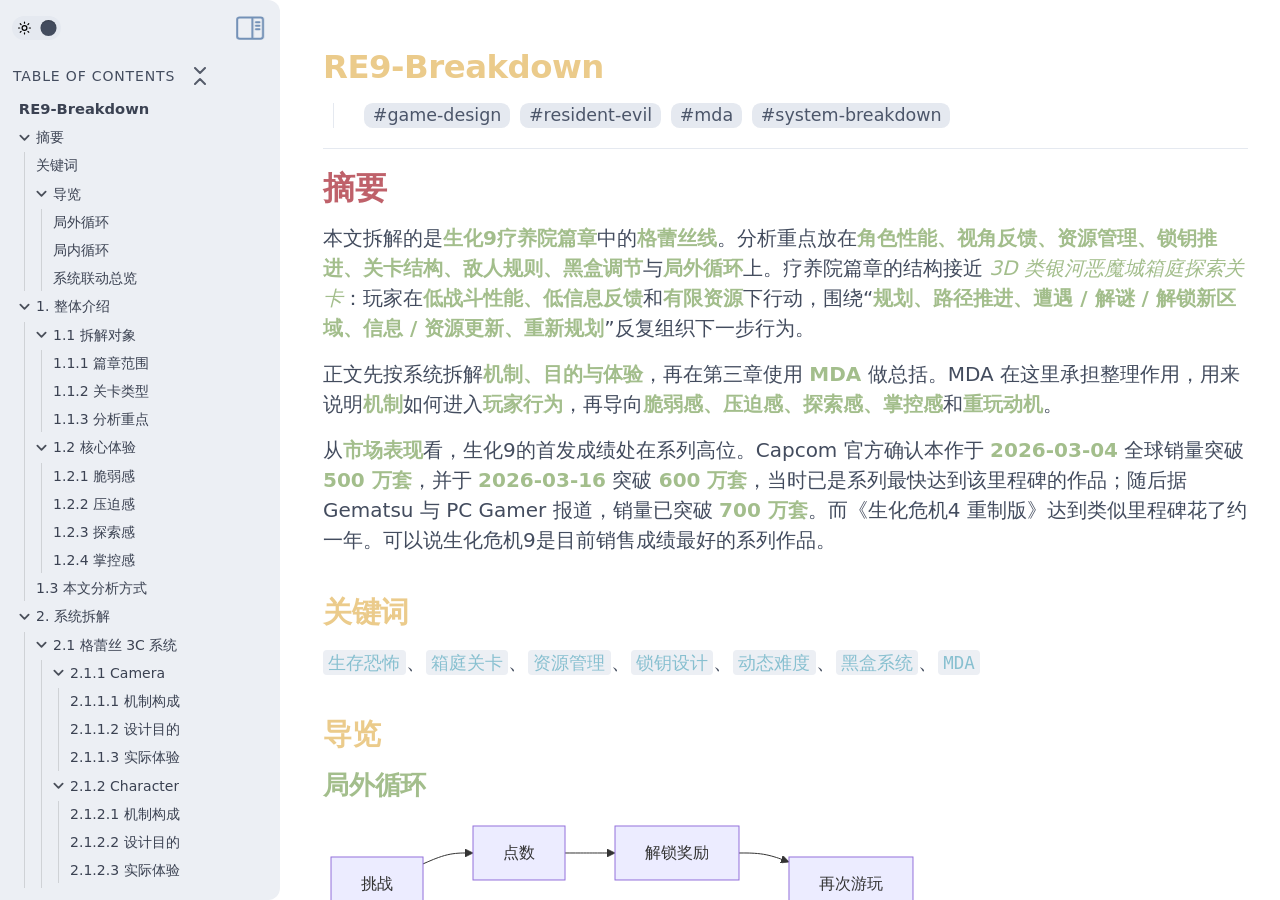
==== commit 34c4dbaf: "Update site and default light theme" ====
--- a/re9-breakdown.html
+++ b/re9-breakdown.html
@@ -8,7 +8,7 @@
 <meta property="og:type" content="website">
 <meta property="og:url" content="re9-breakdown.html">
 <meta property="og:image" content="attachment/pasted-image-20260425225102.png">
-<meta charset="UTF-8"><meta property="og:site_name" content="Rorschach's Vault"><meta name="viewport" content="width=device-width, initial-scale=1.0, user-scalable=yes, minimum-scale=1.0, maximum-scale=5.0"><link rel="alternate" type="application/rss+xml" title="RSS Feed" href="site-lib/rss.xml"><script async="" id="webpage-script" src="site-lib/scripts/webpage.js" onload="this.onload=null;this.setAttribute(&quot;loaded&quot;, &quot;true&quot;)"></script><link rel="icon" href="site-lib/media/favicon.png"><link rel="preload" href="site-lib/styles/snippets.css" as="style" onload="this.onload=null;this.rel='stylesheet'"><noscript><link rel="stylesheet" href="site-lib/styles/snippets.css"></noscript><link rel="stylesheet" href="site-lib/styles/obsidian.css"><link rel="stylesheet" href="site-lib/styles/theme.css"><link rel="preload" href="site-lib/styles/global-variable-styles.css" as="style" onload="this.onload=null;this.rel='stylesheet'"><noscript><link rel="stylesheet" href="site-lib/styles/global-variable-styles.css"></noscript><link rel="preload" href="site-lib/styles/main-styles.css" as="style" onload="this.onload=null;this.rel='stylesheet'"><noscript><link rel="stylesheet" href="site-lib/styles/main-styles.css"></noscript><style>body{--line-width:40em;--line-width-adaptive:40em;--file-line-width:40em;--sidebar-width:min(20em, 80vw);--collapse-arrow-size:11px;--tree-vertical-spacing:1.3em;--sidebar-margin:12px}:root{background-color:#202124}.sidebar{height:100%;font-size:14px;z-index:10;min-width:calc(var(--sidebar-width) + var(--divider-width-hover));max-width:calc(var(--sidebar-width) + var(--divider-width-hover));position:relative;overflow:hidden;overflow:clip;transition:min-width ease-in-out,max-width ease-in-out;transition-duration:.2s;contain:size}#left-sidebar{left:0}#right-sidebar{right:0}.sidebar.is-collapsed{min-width:0;max-width:0}.sidebar.floating{position:absolute}.sidebar .leaf-content{height:100%;min-width:calc(var(--sidebar-width) - var(--divider-width-hover));top:0;padding:var(--sidebar-margin);padding-top:4em;line-height:var(--line-height-tight);background-color:var(--background-secondary);transition:background-color,border-right,border-left,box-shadow;transition-duration:var(--color-fade-speed);transition-timing-function:ease-in-out;position:absolute;display:flex;flex-direction:column}.sidebar:not(.is-collapsed) .leaf-content{min-width:calc(max(100%,var(--sidebar-width)) - 3px);max-width:calc(max(100%,var(--sidebar-width)) - 3px)}#left-sidebar-content{left:0;border-top-right-radius:var(--radius-l);border-bottom-right-radius:var(--radius-l)}#right-sidebar-content{right:0;border-top-left-radius:var(--radius-l);border-bottom-left-radius:var(--radius-l)}.sidebar #left-sidebar-content,.sidebar #right-sidebar-content{contain:none!important;container-type:normal!important;animation:none!important}.sidebar:has(.leaf-content:empty):has(.topbar-content:empty){display:none}.sidebar-topbar{height:calc(2.3em + 2 * var(--sidebar-margin));width:var(--sidebar-width);padding:var(--sidebar-margin);z-index:1;position:fixed;display:flex;align-items:center;transition:width ease-in-out;transition-duration:inherit}.sidebar.is-collapsed .sidebar-topbar{width:calc(2.3em + var(--sidebar-margin) * 2)}.sidebar .sidebar-topbar.is-collapsed{width:0}#left-sidebar .sidebar-topbar{left:0;flex-direction:row;border-top-right-radius:var(--radius-l)}#right-sidebar .sidebar-topbar{right:0;flex-direction:row-reverse;border-top-left-radius:var(--radius-l)}#left-sidebar .topbar-content{margin-right:calc(2.3em + var(--sidebar-margin));flex-direction:row}#right-sidebar .topbar-content{margin-left:calc(2.3em + var(--sidebar-margin));flex-direction:row-reverse}.topbar-content{overflow:hidden visible;overflow:clip visible;width:100%;height:100%;display:flex;align-items:center;transition:inherit}.sidebar.is-collapsed .topbar-content{width:0;transition:inherit}.clickable-icon.sidebar-collapse-icon{background-color:transparent;color:var(--icon-color-focused);padding:2px!important;margin:0!important;height:100%!important;width:2.3em!important;margin-inline:0.14em!important;position:absolute}#left-sidebar .clickable-icon.sidebar-collapse-icon{transform:rotateY(180deg);right:var(--sidebar-margin)}#right-sidebar .clickable-icon.sidebar-collapse-icon{transform:rotateY(180deg);left:var(--sidebar-margin)}.clickable-icon.sidebar-collapse-icon svg.svg-icon{width:100%;height:100%}.feature-title{margin-left:1px;text-transform:uppercase;letter-spacing:.06em;margin-top:.75em;margin-bottom:.75em}.feature-header{display:flex;align-items:center;padding-top:0;font-size:1em;padding-left:0}body.floating-sidebars .sidebar{position:absolute}body{transition:background-color var(--color-fade-speed) ease-in-out}#navbar:not(:empty){display:flex;align-items:center;justify-content:space-between;padding:.5em 1em;width:100%}#main{display:flex;flex-direction:column;height:100%;width:100%;align-items:stretch;justify-content:center}#main-horizontal{display:flex;flex-direction:row;flex-grow:1;width:100%;align-items:stretch;justify-content:center}#center-content{flex-basis:100%;max-width:100%;width:100%;height:100%;display:flex;flex-direction:column;align-items:center;transition:opacity .2s ease-in-out;contain:inline-size}.hide{opacity:0!important;transition:opacity .2s ease-in-out;pointer-events:none}#center-content>.obsidian-document{padding-left:2em;padding-right:1em;margin-bottom:0;width:100%;width:-webkit-fill-available;width:-moz-available;width:fill-available;transition:background-color var(--color-fade-speed) ease-in-out;border-top-right-radius:var(--window-radius,var(--radius-m));border-top-left-radius:var(--window-radius,var(--radius-m));overflow-x:hidden!important;overflow-y:auto!important;display:flex!important;flex-direction:column!important;align-items:center!important;contain:inline-size}body #center-content>.obsidian-document>.markdown-preview-sizer{padding-bottom:80vh;width:100%;max-width:var(--line-width);flex-basis:var(--line-width);transition:background-color var(--color-fade-speed) ease-in-out;contain:inline-size}#center-content>.obsidian-document>div{width:100%!important;transition:background-color var(--color-fade-speed) ease-in-out;contain:inline-size}#center-content>.obsidian-document:not([data-type=markdown]).embed{display:flex;padding:1em;height:100%;width:100%;align-items:center;justify-content:center}#center-content>.obsidian-document:not([data-type=markdown]).embed>*{max-width:100%;max-height:100%;object-fit:contain}:not(h1,h2,h3,h4,h5,h6,li):has(> :is(.math,table)){overflow-x:auto!important}#center-content>.obsidian-document:not([data-type=markdown]){overflow-x:auto;contain:content;padding:0;margin:0;height:100%}.obsidian-document[data-type=attachment]{display:flex;flex-direction:column;align-items:center;justify-content:center;height:100%;width:100%}.obsidian-document[data-type=attachment]>*{outline:0;border:none;box-shadow:none}.obsidian-document[data-type=attachment] :is(img){max-width:90%;max-height:90%;object-fit:contain}.obsidian-document[data-type=attachment]>:is(audio){width:100%;max-width:min(90%,var(--line-width))}.obsidian-document[data-type=attachment]>:is(embed,iframe,video){width:100%;height:100%;max-width:100%;max-height:100%;object-fit:contain}.canvas-wrapper>:is(.header,.footer){z-index:100;position:absolute;display:flex;justify-content:center;flex-direction:column;width:100%;align-items:center}.scroll-highlight{position:absolute;width:100%;height:100%;pointer-events:none;z-index:1000;background-color:hsla(var(--color-accent-hsl),.25);opacity:0;padding:1em;inset:50%;translate:-50% -50%;border-radius:var(--radius-s)}</style><script defer="">async function loadIncludes(){let e=document.querySelectorAll("link[itemprop='include']");for(const t of e){let e=t.getAttribute("href");try{let o="";if(e.startsWith("https:")||e.startsWith("http:")||"file:"!=window.location.protocol){const n=await fetch(e);if(!n.ok){console.log("Could not include file: "+e),t?.remove();continue}o=await n.text()}else{const t=document.getElementById(btoa(encodeURI(e)));if(t){const e=JSON.parse(decodeURI(atob(t.getAttribute("value")??"")));o=e?.data??""}}let n=document.createRange().createContextualFragment(o);t.before(n),t.remove(),console.log("Included text: "+o),console.log("Included file: "+e)}catch(o){t?.remove(),console.log("Could not include file: "+e,o);continue}}}document.addEventListener("DOMContentLoaded",(()=>{loadIncludes()}));let isFileProtocol="file:"==location.protocol;function waitLoadScripts(e,t){let o=e.map((e=>document.getElementById(e+"-script")));!function e(n){let l=o[n],c=n+1;l?(l&&"true"!=l.getAttribute("loaded")||n<o.length&&e(c),n<o.length&&l.addEventListener("load",(()=>e(c)))):n<o.length?e(c):t()}(0)}</script></head><body class="publish css-settings-manager styled-scrollbars show-inline-title show-ribbon is-focused"><script defer="">let theme=localStorage.getItem("theme")||(window.matchMedia("(prefers-color-scheme: dark)").matches?"dark":"light");"dark"==theme?(document.body.classList.add("theme-dark"),document.body.classList.remove("theme-light")):(document.body.classList.add("theme-light"),document.body.classList.remove("theme-dark")),window.innerWidth<480?document.body.classList.add("is-phone"):window.innerWidth<768?document.body.classList.add("is-tablet"):window.innerWidth<1024?document.body.classList.add("is-small-screen"):document.body.classList.add("is-large-screen")</script><div class="parsed-feature-container" style="display: contents;"><link itemprop="include" href="site-lib/html/custom-head-content-content.html"></div><div id="main"><div id="navbar"></div><div id="main-horizontal"><div id="left-content" class="leaf" style="--sidebar-width: var(--sidebar-width-left);"><div id="left-sidebar" class="sidebar"><div class="sidebar-handle"></div><div class="sidebar-topbar"><div class="topbar-content"><label class="theme-toggle-container" for="theme-toggle-input" id=""><input class="theme-toggle-input" type="checkbox" id="theme-toggle-input"><div class="toggle-background"></div></label></div><div class="clickable-icon sidebar-collapse-icon"><svg xmlns="http://www.w3.org/2000/svg" width="100%" height="100%" viewBox="0 0 24 24" fill="none" stroke="currentColor" stroke-width="3" stroke-linecap="round" stroke-linejoin="round" class="svg-icon"><path d="M21 3H3C1.89543 3 1 3.89543 1 5V19C1 20.1046 1.89543 21 3 21H21C22.1046 21 23 20.1046 23 19V5C23 3.89543 22.1046 3 21 3Z"></path><path d="M10 4V20"></path><path d="M4 7H7"></path><path d="M4 10H7"></path><path d="M4 13H7"></path></svg></div></div><div class="sidebar-content-wrapper"><div id="left-sidebar-content" class="leaf-content"><div id="outline" class=" tree-container"><div class="feature-header"><div class="feature-title">Table Of Contents</div><button class="clickable-icon nav-action-button tree-collapse-all" aria-label="Collapse All"><svg xmlns="http://www.w3.org/2000/svg" width="24" height="24" viewBox="0 0 24 24" fill="none" stroke="currentColor" stroke-width="2" stroke-linecap="round" stroke-linejoin="round"></svg></button></div><div class="tree-item" data-depth="1"><a class="tree-item-self is-clickable" href="re9-breakdown.html#RE9-Breakdown_0" data-path="#RE9-Breakdown_0"><div class="tree-item-inner heading-link" heading-name="RE9-Breakdown">RE9-Breakdown</div></a><div class="tree-item-children"></div></div><div class="tree-item mod-collapsible" data-depth="1"><a class="tree-item-self is-clickable mod-collapsible" href="re9-breakdown.html#摘要_0" data-path="#摘要_0"><div class="tree-item-icon collapse-icon"><svg xmlns="http://www.w3.org/2000/svg" width="24" height="24" viewBox="0 0 24 24" fill="none" stroke="currentColor" stroke-width="2" stroke-linecap="round" stroke-linejoin="round" class="svg-icon right-triangle"><path d="M3 8L12 17L21 8"></path></svg></div><div class="tree-item-inner heading-link" heading-name="摘要">摘要</div></a><div class="tree-item-children"><div class="tree-item" data-depth="2"><a class="tree-item-self is-clickable" href="re9-breakdown.html#关键词_0" data-path="#关键词_0"><div class="tree-item-inner heading-link" heading-name="关键词">关键词</div></a><div class="tree-item-children"></div></div><div class="tree-item mod-collapsible" data-depth="2"><a class="tree-item-self is-clickable mod-collapsible" href="re9-breakdown.html#导览_0" data-path="#导览_0"><div class="tree-item-icon collapse-icon"><svg xmlns="http://www.w3.org/2000/svg" width="24" height="24" viewBox="0 0 24 24" fill="none" stroke="currentColor" stroke-width="2" stroke-linecap="round" stroke-linejoin="round" class="svg-icon right-triangle"><path d="M3 8L12 17L21 8"></path></svg></div><div class="tree-item-inner heading-link" heading-name="导览">导览</div></a><div class="tree-item-children"><div class="tree-item" data-depth="3"><a class="tree-item-self is-clickable" href="re9-breakdown.html#局外循环_0" data-path="#局外循环_0"><div class="tree-item-inner heading-link" heading-name="局外循环">局外循环</div></a><div class="tree-item-children"></div></div><div class="tree-item" data-depth="3"><a class="tree-item-self is-clickable" href="re9-breakdown.html#局内循环_0" data-path="#局内循环_0"><div class="tree-item-inner heading-link" heading-name="局内循环">局内循环</div></a><div class="tree-item-children"></div></div><div class="tree-item" data-depth="3"><a class="tree-item-self is-clickable" href="re9-breakdown.html#系统联动总览_0" data-path="#系统联动总览_0"><div class="tree-item-inner heading-link" heading-name="系统联动总览">系统联动总览</div></a><div class="tree-item-children"></div></div></div></div></div></div><div class="tree-item mod-collapsible" data-depth="1"><a class="tree-item-self is-clickable mod-collapsible" href="re9-breakdown.html#1._整体介绍_0" data-path="#1._整体介绍_0"><div class="tree-item-icon collapse-icon"><svg xmlns="http://www.w3.org/2000/svg" width="24" height="24" viewBox="0 0 24 24" fill="none" stroke="currentColor" stroke-width="2" stroke-linecap="round" stroke-linejoin="round" class="svg-icon right-triangle"><path d="M3 8L12 17L21 8"></path></svg></div><div class="tree-item-inner heading-link" heading-name="1. 整体介绍">1. 整体介绍</div></a><div class="tree-item-children"><div class="tree-item mod-collapsible" data-depth="2"><a class="tree-item-self is-clickable mod-collapsible" href="re9-breakdown.html#1.1_拆解对象_0" data-path="#1.1_拆解对象_0"><div class="tree-item-icon collapse-icon"><svg xmlns="http://www.w3.org/2000/svg" width="24" height="24" viewBox="0 0 24 24" fill="none" stroke="currentColor" stroke-width="2" stroke-linecap="round" stroke-linejoin="round" class="svg-icon right-triangle"><path d="M3 8L12 17L21 8"></path></svg></div><div class="tree-item-inner heading-link" heading-name="1.1 拆解对象">1.1 拆解对象</div></a><div class="tree-item-children"><div class="tree-item" data-depth="3"><a class="tree-item-self is-clickable" href="re9-breakdown.html#1.1.1_篇章范围_0" data-path="#1.1.1_篇章范围_0"><div class="tree-item-inner heading-link" heading-name="1.1.1 篇章范围">1.1.1 篇章范围</div></a><div class="tree-item-children"></div></div><div class="tree-item" data-depth="3"><a class="tree-item-self is-clickable" href="re9-breakdown.html#1.1.2_关卡类型_0" data-path="#1.1.2_关卡类型_0"><div class="tree-item-inner heading-link" heading-name="1.1.2 关卡类型">1.1.2 关卡类型</div></a><div class="tree-item-children"></div></div><div class="tree-item" data-depth="3"><a class="tree-item-self is-clickable" href="re9-breakdown.html#1.1.3_分析重点_0" data-path="#1.1.3_分析重点_0"><div class="tree-item-inner heading-link" heading-name="1.1.3 分析重点">1.1.3 分析重点</div></a><div class="tree-item-children"></div></div></div></div><div class="tree-item mod-collapsible" data-depth="2"><a class="tree-item-self is-clickable mod-collapsible" href="re9-breakdown.html#1.2_核心体验_0" data-path="#1.2_核心体验_0"><div class="tree-item-icon collapse-icon"><svg xmlns="http://www.w3.org/2000/svg" width="24" height="24" viewBox="0 0 24 24" fill="none" stroke="currentColor" stroke-width="2" stroke-linecap="round" stroke-linejoin="round" class="svg-icon right-triangle"><path d="M3 8L12 17L21 8"></path></svg></div><div class="tree-item-inner heading-link" heading-name="1.2 核心体验">1.2 核心体验</div></a><div class="tree-item-children"><div class="tree-item" data-depth="3"><a class="tree-item-self is-clickable" href="re9-breakdown.html#1.2.1_脆弱感_0" data-path="#1.2.1_脆弱感_0"><div class="tree-item-inner heading-link" heading-name="1.2.1 脆弱感">1.2.1 脆弱感</div></a><div class="tree-item-children"></div></div><div class="tree-item" data-depth="3"><a class="tree-item-self is-clickable" href="re9-breakdown.html#1.2.2_压迫感_0" data-path="#1.2.2_压迫感_0"><div class="tree-item-inner heading-link" heading-name="1.2.2 压迫感">1.2.2 压迫感</div></a><div class="tree-item-children"></div></div><div class="tree-item" data-depth="3"><a class="tree-item-self is-clickable" href="re9-breakdown.html#1.2.3_探索感_0" data-path="#1.2.3_探索感_0"><div class="tree-item-inner heading-link" heading-name="1.2.3 探索感">1.2.3 探索感</div></a><div class="tree-item-children"></div></div><div class="tree-item" data-depth="3"><a class="tree-item-self is-clickable" href="re9-breakdown.html#1.2.4_掌控感_0" data-path="#1.2.4_掌控感_0"><div class="tree-item-inner heading-link" heading-name="1.2.4 掌控感">1.2.4 掌控感</div></a><div class="tree-item-children"></div></div></div></div><div class="tree-item" data-depth="2"><a class="tree-item-self is-clickable" href="re9-breakdown.html#1.3_本文分析方式_0" data-path="#1.3_本文分析方式_0"><div class="tree-item-inner heading-link" heading-name="1.3 本文分析方式">1.3 本文分析方式</div></a><div class="tree-item-children"></div></div></div></div><div class="tree-item mod-collapsible" data-depth="1"><a class="tree-item-self is-clickable mod-collapsible" href="re9-breakdown.html#2._系统拆解_0" data-path="#2._系统拆解_0"><div class="tree-item-icon collapse-icon"><svg xmlns="http://www.w3.org/2000/svg" width="24" height="24" viewBox="0 0 24 24" fill="none" stroke="currentColor" stroke-width="2" stroke-linecap="round" stroke-linejoin="round" class="svg-icon right-triangle"><path d="M3 8L12 17L21 8"></path></svg></div><div class="tree-item-inner heading-link" heading-name="2. 系统拆解">2. 系统拆解</div></a><div class="tree-item-children"><div class="tree-item mod-collapsible" data-depth="2"><a class="tree-item-self is-clickable mod-collapsible" href="re9-breakdown.html#2.1_格蕾丝_3C_系统_0" data-path="#2.1_格蕾丝_3C_系统_0"><div class="tree-item-icon collapse-icon"><svg xmlns="http://www.w3.org/2000/svg" width="24" height="24" viewBox="0 0 24 24" fill="none" stroke="currentColor" stroke-width="2" stroke-linecap="round" stroke-linejoin="round" class="svg-icon right-triangle"><path d="M3 8L12 17L21 8"></path></svg></div><div class="tree-item-inner heading-link" heading-name="2.1 格蕾丝 3C 系统">2.1 格蕾丝 3C 系统</div></a><div class="tree-item-children"><div class="tree-item mod-collapsible" data-depth="3"><a class="tree-item-self is-clickable mod-collapsible" href="re9-breakdown.html#2.1.1_Camera_0" data-path="#2.1.1_Camera_0"><div class="tree-item-icon collapse-icon"><svg xmlns="http://www.w3.org/2000/svg" width="24" height="24" viewBox="0 0 24 24" fill="none" stroke="currentColor" stroke-width="2" stroke-linecap="round" stroke-linejoin="round" class="svg-icon right-triangle"><path d="M3 8L12 17L21 8"></path></svg></div><div class="tree-item-inner heading-link" heading-name="2.1.1 Camera">2.1.1 Camera</div></a><div class="tree-item-children"><div class="tree-item" data-depth="4"><a class="tree-item-self is-clickable" href="re9-breakdown.html#2.1.1.1_机制构成_0" data-path="#2.1.1.1_机制构成_0"><div class="tree-item-inner heading-link" heading-name="2.1.1.1 机制构成">2.1.1.1 机制构成</div></a><div class="tree-item-children"></div></div><div class="tree-item" data-depth="4"><a class="tree-item-self is-clickable" href="re9-breakdown.html#2.1.1.2_设计目的_0" data-path="#2.1.1.2_设计目的_0"><div class="tree-item-inner heading-link" heading-name="2.1.1.2 设计目的">2.1.1.2 设计目的</div></a><div class="tree-item-children"></div></div><div class="tree-item" data-depth="4"><a class="tree-item-self is-clickable" href="re9-breakdown.html#2.1.1.3_实际体验_0" data-path="#2.1.1.3_实际体验_0"><div class="tree-item-inner heading-link" heading-name="2.1.1.3 实际体验">2.1.1.3 实际体验</div></a><div class="tree-item-children"></div></div></div></div><div class="tree-item mod-collapsible" data-depth="3"><a class="tree-item-self is-clickable mod-collapsible" href="re9-breakdown.html#2.1.2_Character_0" data-path="#2.1.2_Character_0"><div class="tree-item-icon collapse-icon"><svg xmlns="http://www.w3.org/2000/svg" width="24" height="24" viewBox="0 0 24 24" fill="none" stroke="currentColor" stroke-width="2" stroke-linecap="round" stroke-linejoin="round" class="svg-icon right-triangle"><path d="M3 8L12 17L21 8"></path></svg></div><div class="tree-item-inner heading-link" heading-name="2.1.2 Character">2.1.2 Character</div></a><div class="tree-item-children"><div class="tree-item" data-depth="4"><a class="tree-item-self is-clickable" href="re9-breakdown.html#2.1.2.1_机制构成_0" data-path="#2.1.2.1_机制构成_0"><div class="tree-item-inner heading-link" heading-name="2.1.2.1 机制构成">2.1.2.1 机制构成</div></a><div class="tree-item-children"></div></div><div class="tree-item" data-depth="4"><a class="tree-item-self is-clickable" href="re9-breakdown.html#2.1.2.2_设计目的_0" data-path="#2.1.2.2_设计目的_0"><div class="tree-item-inner heading-link" heading-name="2.1.2.2 设计目的">2.1.2.2 设计目的</div></a><div class="tree-item-children"></div></div><div class="tree-item" data-depth="4"><a class="tree-item-self is-clickable" href="re9-breakdown.html#2.1.2.3_实际体验_0" data-path="#2.1.2.3_实际体验_0"><div class="tree-item-inner heading-link" heading-name="2.1.2.3 实际体验">2.1.2.3 实际体验</div></a><div class="tree-item-children"></div></div></div></div><div class="tree-item mod-collapsible" data-depth="3"><a class="tree-item-self is-clickable mod-collapsible" href="re9-breakdown.html#2.1.3_Controller_0" data-path="#2.1.3_Controller_0"><div class="tree-item-icon collapse-icon"><svg xmlns="http://www.w3.org/2000/svg" width="24" height="24" viewBox="0 0 24 24" fill="none" stroke="currentColor" stroke-width="2" stroke-linecap="round" stroke-linejoin="round" class="svg-icon right-triangle"><path d="M3 8L12 17L21 8"></path></svg></div><div class="tree-item-inner heading-link" heading-name="2.1.3 Controller">2.1.3 Controller</div></a><div class="tree-item-children"><div class="tree-item" data-depth="4"><a class="tree-item-self is-clickable" href="re9-breakdown.html#2.1.3.1_机制构成_0" data-path="#2.1.3.1_机制构成_0"><div class="tree-item-inner heading-link" heading-name="2.1.3.1 机制构成">2.1.3.1 机制构成</div></a><div class="tree-item-children"></div></div><div class="tree-item" data-depth="4"><a class="tree-item-self is-clickable" href="re9-breakdown.html#2.1.3.2_设计目的_0" data-path="#2.1.3.2_设计目的_0"><div class="tree-item-inner heading-link" heading-name="2.1.3.2 设计目的">2.1.3.2 设计目的</div></a><div class="tree-item-children"></div></div><div class="tree-item" data-depth="4"><a class="tree-item-self is-clickable" href="re9-breakdown.html#2.1.3.3_实际体验_0" data-path="#2.1.3.3_实际体验_0"><div class="tree-item-inner heading-link" heading-name="2.1.3.3 实际体验">2.1.3.3 实际体验</div></a><div class="tree-item-children"></div></div></div></div></div></div><div class="tree-item mod-collapsible" data-depth="2"><a class="tree-item-self is-clickable mod-collapsible" href="re9-breakdown.html#2.2_UI_与状态反馈系统_0" data-path="#2.2_UI_与状态反馈系统_0"><div class="tree-item-icon collapse-icon"><svg xmlns="http://www.w3.org/2000/svg" width="24" height="24" viewBox="0 0 24 24" fill="none" stroke="currentColor" stroke-width="2" stroke-linecap="round" stroke-linejoin="round" class="svg-icon right-triangle"><path d="M3 8L12 17L21 8"></path></svg></div><div class="tree-item-inner heading-link" heading-name="2.2 UI 与状态反馈系统">2.2 UI 与状态反馈系统</div></a><div class="tree-item-children"><div class="tree-item" data-depth="3"><a class="tree-item-self is-clickable" href="re9-breakdown.html#2.2.1_机制构成_0" data-path="#2.2.1_机制构成_0"><div class="tree-item-inner heading-link" heading-name="2.2.1 机制构成">2.2.1 机制构成</div></a><div class="tree-item-children"></div></div><div class="tree-item" data-depth="3"><a class="tree-item-self is-clickable" href="re9-breakdown.html#2.2.2_设计目的_0" data-path="#2.2.2_设计目的_0"><div class="tree-item-inner heading-link" heading-name="2.2.2 设计目的">2.2.2 设计目的</div></a><div class="tree-item-children"></div></div><div class="tree-item" data-depth="3"><a class="tree-item-self is-clickable" href="re9-breakdown.html#2.2.3_实际体验_0" data-path="#2.2.3_实际体验_0"><div class="tree-item-inner heading-link" heading-name="2.2.3 实际体验">2.2.3 实际体验</div></a><div class="tree-item-children"></div></div></div></div><div class="tree-item mod-collapsible" data-depth="2"><a class="tree-item-self is-clickable mod-collapsible" href="re9-breakdown.html#2.3_背包与资源系统_0" data-path="#2.3_背包与资源系统_0"><div class="tree-item-icon collapse-icon"><svg xmlns="http://www.w3.org/2000/svg" width="24" height="24" viewBox="0 0 24 24" fill="none" stroke="currentColor" stroke-width="2" stroke-linecap="round" stroke-linejoin="round" class="svg-icon right-triangle"><path d="M3 8L12 17L21 8"></path></svg></div><div class="tree-item-inner heading-link" heading-name="2.3 背包与资源系统">2.3 背包与资源系统</div></a><div class="tree-item-children"><div class="tree-item mod-collapsible" data-depth="3"><a class="tree-item-self is-clickable mod-collapsible" href="re9-breakdown.html#2.3.1_机制构成_0" data-path="#2.3.1_机制构成_0"><div class="tree-item-icon collapse-icon"><svg xmlns="http://www.w3.org/2000/svg" width="24" height="24" viewBox="0 0 24 24" fill="none" stroke="currentColor" stroke-width="2" stroke-linecap="round" stroke-linejoin="round" class="svg-icon right-triangle"><path d="M3 8L12 17L21 8"></path></svg></div><div class="tree-item-inner heading-link" heading-name="2.3.1 机制构成">2.3.1 机制构成</div></a><div class="tree-item-children"><div class="tree-item" data-depth="4"><a class="tree-item-self is-clickable" href="re9-breakdown.html#2.3.1.1_格子背包_0" data-path="#2.3.1.1_格子背包_0"><div class="tree-item-inner heading-link" heading-name="2.3.1.1 格子背包">2.3.1.1 格子背包</div></a><div class="tree-item-children"></div></div><div class="tree-item" data-depth="4"><a class="tree-item-self is-clickable" href="re9-breakdown.html#2.3.1.2_次元箱_0" data-path="#2.3.1.2_次元箱_0"><div class="tree-item-inner heading-link" heading-name="2.3.1.2 次元箱">2.3.1.2 次元箱</div></a><div class="tree-item-children"></div></div><div class="tree-item" data-depth="4"><a class="tree-item-self is-clickable" href="re9-breakdown.html#2.3.1.3_丢弃机制_0" data-path="#2.3.1.3_丢弃机制_0"><div class="tree-item-inner heading-link" heading-name="2.3.1.3 丢弃机制">2.3.1.3 丢弃机制</div></a><div class="tree-item-children"></div></div></div></div><div class="tree-item" data-depth="3"><a class="tree-item-self is-clickable" href="re9-breakdown.html#2.3.2_设计目的_0" data-path="#2.3.2_设计目的_0"><div class="tree-item-inner heading-link" heading-name="2.3.2 设计目的">2.3.2 设计目的</div></a><div class="tree-item-children"></div></div><div class="tree-item" data-depth="3"><a class="tree-item-self is-clickable" href="re9-breakdown.html#2.3.3_实际体验_0" data-path="#2.3.3_实际体验_0"><div class="tree-item-inner heading-link" heading-name="2.3.3 实际体验">2.3.3 实际体验</div></a><div class="tree-item-children"></div></div></div></div><div class="tree-item mod-collapsible" data-depth="2"><a class="tree-item-self is-clickable mod-collapsible" href="re9-breakdown.html#2.4_血液收集器系统_0" data-path="#2.4_血液收集器系统_0"><div class="tree-item-icon collapse-icon"><svg xmlns="http://www.w3.org/2000/svg" width="24" height="24" viewBox="0 0 24 24" fill="none" stroke="currentColor" stroke-width="2" stroke-linecap="round" stroke-linejoin="round" class="svg-icon right-triangle"><path d="M3 8L12 17L21 8"></path></svg></div><div class="tree-item-inner heading-link" heading-name="2.4 血液收集器系统">2.4 血液收集器系统</div></a><div class="tree-item-children"><div class="tree-item" data-depth="3"><a class="tree-item-self is-clickable" href="re9-breakdown.html#2.4.1_机制构成_0" data-path="#2.4.1_机制构成_0"><div class="tree-item-inner heading-link" heading-name="2.4.1 机制构成">2.4.1 机制构成</div></a><div class="tree-item-children"></div></div><div class="tree-item" data-depth="3"><a class="tree-item-self is-clickable" href="re9-breakdown.html#2.4.2_设计目的_0" data-path="#2.4.2_设计目的_0"><div class="tree-item-inner heading-link" heading-name="2.4.2 设计目的">2.4.2 设计目的</div></a><div class="tree-item-children"></div></div><div class="tree-item" data-depth="3"><a class="tree-item-self is-clickable" href="re9-breakdown.html#2.4.3_实际体验_0" data-path="#2.4.3_实际体验_0"><div class="tree-item-inner heading-link" heading-name="2.4.3 实际体验">2.4.3 实际体验</div></a><div class="tree-item-children"></div></div></div></div><div class="tree-item mod-collapsible" data-depth="2"><a class="tree-item-self is-clickable mod-collapsible" href="re9-breakdown.html#2.5_锁钥系统_0" data-path="#2.5_锁钥系统_0"><div class="tree-item-icon collapse-icon"><svg xmlns="http://www.w3.org/2000/svg" width="24" height="24" viewBox="0 0 24 24" fill="none" stroke="currentColor" stroke-width="2" stroke-linecap="round" stroke-linejoin="round" class="svg-icon right-triangle"><path d="M3 8L12 17L21 8"></path></svg></div><div class="tree-item-inner heading-link" heading-name="2.5 锁钥系统">2.5 锁钥系统</div></a><div class="tree-item-children"><div class="tree-item mod-collapsible" data-depth="3"><a class="tree-item-self is-clickable mod-collapsible" href="re9-breakdown.html#2.5.1_机制构成_0" data-path="#2.5.1_机制构成_0"><div class="tree-item-icon collapse-icon"><svg xmlns="http://www.w3.org/2000/svg" width="24" height="24" viewBox="0 0 24 24" fill="none" stroke="currentColor" stroke-width="2" stroke-linecap="round" stroke-linejoin="round" class="svg-icon right-triangle"><path d="M3 8L12 17L21 8"></path></svg></div><div class="tree-item-inner heading-link" heading-name="2.5.1 机制构成">2.5.1 机制构成</div></a><div class="tree-item-children"><div class="tree-item" data-depth="4"><a class="tree-item-self is-clickable" href="re9-breakdown.html#2.5.1.1_知识锁_0" data-path="#2.5.1.1_知识锁_0"><div class="tree-item-inner heading-link" heading-name="2.5.1.1 知识锁">2.5.1.1 知识锁</div></a><div class="tree-item-children"></div></div><div class="tree-item" data-depth="4"><a class="tree-item-self is-clickable" href="re9-breakdown.html#2.5.1.2_道具锁_0" data-path="#2.5.1.2_道具锁_0"><div class="tree-item-inner heading-link" heading-name="2.5.1.2 道具锁">2.5.1.2 道具锁</div></a><div class="tree-item-children"></div></div><div class="tree-item" data-depth="4"><a class="tree-item-self is-clickable" href="re9-breakdown.html#2.5.1.3_敌人锁_0" data-path="#2.5.1.3_敌人锁_0"><div class="tree-item-inner heading-link" heading-name="2.5.1.3 敌人锁">2.5.1.3 敌人锁</div></a><div class="tree-item-children"></div></div><div class="tree-item" data-depth="4"><a class="tree-item-self is-clickable" href="re9-breakdown.html#2.5.1.4_剧情锁_0" data-path="#2.5.1.4_剧情锁_0"><div class="tree-item-inner heading-link" heading-name="2.5.1.4 剧情锁">2.5.1.4 剧情锁</div></a><div class="tree-item-children"></div></div><div class="tree-item" data-depth="4"><a class="tree-item-self is-clickable" href="re9-breakdown.html#2.5.1.5_渐进式锁钥_0" data-path="#2.5.1.5_渐进式锁钥_0"><div class="tree-item-inner heading-link" heading-name="2.5.1.5 渐进式锁钥">2.5.1.5 渐进式锁钥</div></a><div class="tree-item-children"></div></div></div></div><div class="tree-item" data-depth="3"><a class="tree-item-self is-clickable" href="re9-breakdown.html#2.5.2_设计目的_0" data-path="#2.5.2_设计目的_0"><div class="tree-item-inner heading-link" heading-name="2.5.2 设计目的">2.5.2 设计目的</div></a><div class="tree-item-children"></div></div><div class="tree-item" data-depth="3"><a class="tree-item-self is-clickable" href="re9-breakdown.html#2.5.3_实际体验_0" data-path="#2.5.3_实际体验_0"><div class="tree-item-inner heading-link" heading-name="2.5.3 实际体验">2.5.3 实际体验</div></a><div class="tree-item-children"></div></div></div></div><div class="tree-item mod-collapsible" data-depth="2"><a class="tree-item-self is-clickable mod-collapsible" href="re9-breakdown.html#2.6_关卡结构与路线引导系统_0" data-path="#2.6_关卡结构与路线引导系统_0"><div class="tree-item-icon collapse-icon"><svg xmlns="http://www.w3.org/2000/svg" width="24" height="24" viewBox="0 0 24 24" fill="none" stroke="currentColor" stroke-width="2" stroke-linecap="round" stroke-linejoin="round" class="svg-icon right-triangle"><path d="M3 8L12 17L21 8"></path></svg></div><div class="tree-item-inner heading-link" heading-name="2.6 关卡结构与路线引导系统">2.6 关卡结构与路线引导系统</div></a><div class="tree-item-children"><div class="tree-item mod-collapsible" data-depth="3"><a class="tree-item-self is-clickable mod-collapsible" href="re9-breakdown.html#2.6.1_机制构成_0" data-path="#2.6.1_机制构成_0"><div class="tree-item-icon collapse-icon"><svg xmlns="http://www.w3.org/2000/svg" width="24" height="24" viewBox="0 0 24 24" fill="none" stroke="currentColor" stroke-width="2" stroke-linecap="round" stroke-linejoin="round" class="svg-icon right-triangle"><path d="M3 8L12 17L21 8"></path></svg></div><div class="tree-item-inner heading-link" heading-name="2.6.1 机制构成">2.6.1 机制构成</div></a><div class="tree-item-children"><div class="tree-item" data-depth="4"><a class="tree-item-self is-clickable" href="re9-breakdown.html#2.6.1.1_中央大厅_0" data-path="#2.6.1.1_中央大厅_0"><div class="tree-item-inner heading-link" heading-name="2.6.1.1 中央大厅">2.6.1.1 中央大厅</div></a><div class="tree-item-children"></div></div><div class="tree-item" data-depth="4"><a class="tree-item-self is-clickable" href="re9-breakdown.html#2.6.1.2_主干与枝干_0" data-path="#2.6.1.2_主干与枝干_0"><div class="tree-item-inner heading-link" heading-name="2.6.1.2 主干与枝干">2.6.1.2 主干与枝干</div></a><div class="tree-item-children"></div></div><div class="tree-item" data-depth="4"><a class="tree-item-self is-clickable" href="re9-breakdown.html#2.6.1.3_地下区域_0" data-path="#2.6.1.3_地下区域_0"><div class="tree-item-inner heading-link" heading-name="2.6.1.3 地下区域">2.6.1.3 地下区域</div></a><div class="tree-item-children"></div></div><div class="tree-item" data-depth="4"><a class="tree-item-self is-clickable" href="re9-breakdown.html#2.6.1.4_存档点布局_0" data-path="#2.6.1.4_存档点布局_0"><div class="tree-item-inner heading-link" heading-name="2.6.1.4 存档点布局">2.6.1.4 存档点布局</div></a><div class="tree-item-children"></div></div></div></div><div class="tree-item" data-depth="3"><a class="tree-item-self is-clickable" href="re9-breakdown.html#2.6.2_设计目的_0" data-path="#2.6.2_设计目的_0"><div class="tree-item-inner heading-link" heading-name="2.6.2 设计目的">2.6.2 设计目的</div></a><div class="tree-item-children"></div></div><div class="tree-item" data-depth="3"><a class="tree-item-self is-clickable" href="re9-breakdown.html#2.6.3_实际体验_0" data-path="#2.6.3_实际体验_0"><div class="tree-item-inner heading-link" heading-name="2.6.3 实际体验">2.6.3 实际体验</div></a><div class="tree-item-children"></div></div></div></div><div class="tree-item mod-collapsible" data-depth="2"><a class="tree-item-self is-clickable mod-collapsible" href="re9-breakdown.html#2.7_敌人系统_0" data-path="#2.7_敌人系统_0"><div class="tree-item-icon collapse-icon"><svg xmlns="http://www.w3.org/2000/svg" width="24" height="24" viewBox="0 0 24 24" fill="none" stroke="currentColor" stroke-width="2" stroke-linecap="round" stroke-linejoin="round" class="svg-icon right-triangle"><path d="M3 8L12 17L21 8"></path></svg></div><div class="tree-item-inner heading-link" heading-name="2.7 敌人系统">2.7 敌人系统</div></a><div class="tree-item-children"><div class="tree-item mod-collapsible" data-depth="3"><a class="tree-item-self is-clickable mod-collapsible" href="re9-breakdown.html#2.7.1_机制构成_0" data-path="#2.7.1_机制构成_0"><div class="tree-item-icon collapse-icon"><svg xmlns="http://www.w3.org/2000/svg" width="24" height="24" viewBox="0 0 24 24" fill="none" stroke="currentColor" stroke-width="2" stroke-linecap="round" stroke-linejoin="round" class="svg-icon right-triangle"><path d="M3 8L12 17L21 8"></path></svg></div><div class="tree-item-inner heading-link" heading-name="2.7.1 机制构成">2.7.1 机制构成</div></a><div class="tree-item-children"><div class="tree-item" data-depth="4"><a class="tree-item-self is-clickable" href="re9-breakdown.html#2.7.1.1_普通僵尸_0" data-path="#2.7.1.1_普通僵尸_0"><div class="tree-item-inner heading-link" heading-name="2.7.1.1 普通僵尸">2.7.1.1 普通僵尸</div></a><div class="tree-item-children"></div></div><div class="tree-item" data-depth="4"><a class="tree-item-self is-clickable" href="re9-breakdown.html#2.7.1.2_孢子僵尸_0" data-path="#2.7.1.2_孢子僵尸_0"><div class="tree-item-inner heading-link" heading-name="2.7.1.2 孢子僵尸">2.7.1.2 孢子僵尸</div></a><div class="tree-item-children"></div></div><div class="tree-item" data-depth="4"><a class="tree-item-self is-clickable" href="re9-breakdown.html#2.7.1.3_追击类敌人_0" data-path="#2.7.1.3_追击类敌人_0"><div class="tree-item-inner heading-link" heading-name="2.7.1.3 追击类敌人">2.7.1.3 追击类敌人</div></a><div class="tree-item-children"></div></div><div class="tree-item" data-depth="4"><a class="tree-item-self is-clickable" href="re9-breakdown.html#2.7.1.4_生前记忆僵尸_0" data-path="#2.7.1.4_生前记忆僵尸_0"><div class="tree-item-inner heading-link" heading-name="2.7.1.4 生前记忆僵尸">2.7.1.4 生前记忆僵尸</div></a><div class="tree-item-children"></div></div><div class="tree-item" data-depth="4"><a class="tree-item-self is-clickable" href="re9-breakdown.html#2.7.1.5_怪物女孩_0" data-path="#2.7.1.5_怪物女孩_0"><div class="tree-item-inner heading-link" heading-name="2.7.1.5 怪物女孩">2.7.1.5 怪物女孩</div></a><div class="tree-item-children"></div></div></div></div><div class="tree-item" data-depth="3"><a class="tree-item-self is-clickable" href="re9-breakdown.html#2.7.2_设计目的_0" data-path="#2.7.2_设计目的_0"><div class="tree-item-inner heading-link" heading-name="2.7.2 设计目的">2.7.2 设计目的</div></a><div class="tree-item-children"></div></div><div class="tree-item" data-depth="3"><a class="tree-item-self is-clickable" href="re9-breakdown.html#2.7.3_实际体验_0" data-path="#2.7.3_实际体验_0"><div class="tree-item-inner heading-link" heading-name="2.7.3 实际体验">2.7.3 实际体验</div></a><div class="tree-item-children"></div></div></div></div><div class="tree-item mod-collapsible" data-depth="2"><a class="tree-item-self is-clickable mod-collapsible" href="re9-breakdown.html#2.8_解谜与特殊流程系统_0" data-path="#2.8_解谜与特殊流程系统_0"><div class="tree-item-icon collapse-icon"><svg xmlns="http://www.w3.org/2000/svg" width="24" height="24" viewBox="0 0 24 24" fill="none" stroke="currentColor" stroke-width="2" stroke-linecap="round" stroke-linejoin="round" class="svg-icon right-triangle"><path d="M3 8L12 17L21 8"></path></svg></div><div class="tree-item-inner heading-link" heading-name="2.8 解谜与特殊流程系统">2.8 解谜与特殊流程系统</div></a><div class="tree-item-children"><div class="tree-item mod-collapsible" data-depth="3"><a class="tree-item-self is-clickable mod-collapsible" href="re9-breakdown.html#2.8.1_机制构成_0" data-path="#2.8.1_机制构成_0"><div class="tree-item-icon collapse-icon"><svg xmlns="http://www.w3.org/2000/svg" width="24" height="24" viewBox="0 0 24 24" fill="none" stroke="currentColor" stroke-width="2" stroke-linecap="round" stroke-linejoin="round" class="svg-icon right-triangle"><path d="M3 8L12 17L21 8"></path></svg></div><div class="tree-item-inner heading-link" heading-name="2.8.1 机制构成">2.8.1 机制构成</div></a><div class="tree-item-children"><div class="tree-item" data-depth="4"><a class="tree-item-self is-clickable" href="re9-breakdown.html#2.8.1.1_晶石目标_0" data-path="#2.8.1.1_晶石目标_0"><div class="tree-item-inner heading-link" heading-name="2.8.1.1 晶石目标">2.8.1.1 晶石目标</div></a><div class="tree-item-children"></div></div><div class="tree-item" data-depth="4"><a class="tree-item-self is-clickable" href="re9-breakdown.html#2.8.1.2_器官冷藏谜题_0" data-path="#2.8.1.2_器官冷藏谜题_0"><div class="tree-item-inner heading-link" heading-name="2.8.1.2 器官冷藏谜题">2.8.1.2 器官冷藏谜题</div></a><div class="tree-item-children"></div></div><div class="tree-item" data-depth="4"><a class="tree-item-self is-clickable" href="re9-breakdown.html#2.8.1.3_地下配电器_0" data-path="#2.8.1.3_地下配电器_0"><div class="tree-item-inner heading-link" heading-name="2.8.1.3 地下配电器">2.8.1.3 地下配电器</div></a><div class="tree-item-children"></div></div><div class="tree-item" data-depth="4"><a class="tree-item-self is-clickable" href="re9-breakdown.html#2.8.1.4_环境谜题_0" data-path="#2.8.1.4_环境谜题_0"><div class="tree-item-inner heading-link" heading-name="2.8.1.4 环境谜题">2.8.1.4 环境谜题</div></a><div class="tree-item-children"></div></div></div></div><div class="tree-item" data-depth="3"><a class="tree-item-self is-clickable" href="re9-breakdown.html#2.8.2_设计目的_0" data-path="#2.8.2_设计目的_0"><div class="tree-item-inner heading-link" heading-name="2.8.2 设计目的">2.8.2 设计目的</div></a><div class="tree-item-children"></div></div><div class="tree-item" data-depth="3"><a class="tree-item-self is-clickable" href="re9-breakdown.html#2.8.3_实际体验_0" data-path="#2.8.3_实际体验_0"><div class="tree-item-inner heading-link" heading-name="2.8.3 实际体验">2.8.3 实际体验</div></a><div class="tree-item-children"></div></div></div></div><div class="tree-item mod-collapsible" data-depth="2"><a class="tree-item-self is-clickable mod-collapsible" href="re9-breakdown.html#2.9_黑盒系统_0" data-path="#2.9_黑盒系统_0"><div class="tree-item-icon collapse-icon"><svg xmlns="http://www.w3.org/2000/svg" width="24" height="24" viewBox="0 0 24 24" fill="none" stroke="currentColor" stroke-width="2" stroke-linecap="round" stroke-linejoin="round" class="svg-icon right-triangle"><path d="M3 8L12 17L21 8"></path></svg></div><div class="tree-item-inner heading-link" heading-name="2.9 黑盒系统">2.9 黑盒系统</div></a><div class="tree-item-children"><div class="tree-item mod-collapsible" data-depth="3"><a class="tree-item-self is-clickable mod-collapsible" href="re9-breakdown.html#2.9.1_机制构成_0" data-path="#2.9.1_机制构成_0"><div class="tree-item-icon collapse-icon"><svg xmlns="http://www.w3.org/2000/svg" width="24" height="24" viewBox="0 0 24 24" fill="none" stroke="currentColor" stroke-width="2" stroke-linecap="round" stroke-linejoin="round" class="svg-icon right-triangle"><path d="M3 8L12 17L21 8"></path></svg></div><div class="tree-item-inner heading-link" heading-name="2.9.1 机制构成">2.9.1 机制构成</div></a><div class="tree-item-children"><div class="tree-item" data-depth="4"><a class="tree-item-self is-clickable" href="re9-breakdown.html#2.9.1.1_动态掉落_0" data-path="#2.9.1.1_动态掉落_0"><div class="tree-item-inner heading-link" heading-name="2.9.1.1 动态掉落">2.9.1.1 动态掉落</div></a><div class="tree-item-children"></div></div><div class="tree-item" data-depth="4"><a class="tree-item-self is-clickable" href="re9-breakdown.html#2.9.1.2_动态难度_0" data-path="#2.9.1.2_动态难度_0"><div class="tree-item-inner heading-link" heading-name="2.9.1.2 动态难度">2.9.1.2 动态难度</div></a><div class="tree-item-children"></div></div></div></div><div class="tree-item" data-depth="3"><a class="tree-item-self is-clickable" href="re9-breakdown.html#2.9.2_设计目的_0" data-path="#2.9.2_设计目的_0"><div class="tree-item-inner heading-link" heading-name="2.9.2 设计目的">2.9.2 设计目的</div></a><div class="tree-item-children"></div></div><div class="tree-item" data-depth="3"><a class="tree-item-self is-clickable" href="re9-breakdown.html#2.9.3_实际体验_0" data-path="#2.9.3_实际体验_0"><div class="tree-item-inner heading-link" heading-name="2.9.3 实际体验">2.9.3 实际体验</div></a><div class="tree-item-children"></div></div></div></div><div class="tree-item mod-collapsible" data-depth="2"><a class="tree-item-self is-clickable mod-collapsible" href="re9-breakdown.html#2.10_局外循环系统_0" data-path="#2.10_局外循环系统_0"><div class="tree-item-icon collapse-icon"><svg xmlns="http://www.w3.org/2000/svg" width="24" height="24" viewBox="0 0 24 24" fill="none" stroke="currentColor" stroke-width="2" stroke-linecap="round" stroke-linejoin="round" class="svg-icon right-triangle"><path d="M3 8L12 17L21 8"></path></svg></div><div class="tree-item-inner heading-link" heading-name="2.10 局外循环系统">2.10 局外循环系统</div></a><div class="tree-item-children"><div class="tree-item" data-depth="3"><a class="tree-item-self is-clickable" href="re9-breakdown.html#2.10.1_机制构成_0" data-path="#2.10.1_机制构成_0"><div class="tree-item-inner heading-link" heading-name="2.10.1 机制构成">2.10.1 机制构成</div></a><div class="tree-item-children"></div></div><div class="tree-item" data-depth="3"><a class="tree-item-self is-clickable" href="re9-breakdown.html#2.10.2_设计目的_0" data-path="#2.10.2_设计目的_0"><div class="tree-item-inner heading-link" heading-name="2.10.2 设计目的">2.10.2 设计目的</div></a><div class="tree-item-children"></div></div><div class="tree-item" data-depth="3"><a class="tree-item-self is-clickable" href="re9-breakdown.html#2.10.3_实际体验_0" data-path="#2.10.3_实际体验_0"><div class="tree-item-inner heading-link" heading-name="2.10.3 实际体验">2.10.3 实际体验</div></a><div class="tree-item-children"></div></div></div></div><div class="tree-item mod-collapsible" data-depth="2"><a class="tree-item-self is-clickable mod-collapsible" href="re9-breakdown.html#2.11_系统联动_0" data-path="#2.11_系统联动_0"><div class="tree-item-icon collapse-icon"><svg xmlns="http://www.w3.org/2000/svg" width="24" height="24" viewBox="0 0 24 24" fill="none" stroke="currentColor" stroke-width="2" stroke-linecap="round" stroke-linejoin="round" class="svg-icon right-triangle"><path d="M3 8L12 17L21 8"></path></svg></div><div class="tree-item-inner heading-link" heading-name="2.11 系统联动">2.11 系统联动</div></a><div class="tree-item-children"><div class="tree-item mod-collapsible" data-depth="3"><a class="tree-item-self is-clickable mod-collapsible" href="re9-breakdown.html#2.11.1_机制构成_0" data-path="#2.11.1_机制构成_0"><div class="tree-item-icon collapse-icon"><svg xmlns="http://www.w3.org/2000/svg" width="24" height="24" viewBox="0 0 24 24" fill="none" stroke="currentColor" stroke-width="2" stroke-linecap="round" stroke-linejoin="round" class="svg-icon right-triangle"><path d="M3 8L12 17L21 8"></path></svg></div><div class="tree-item-inner heading-link" heading-name="2.11.1 机制构成">2.11.1 机制构成</div></a><div class="tree-item-children"><div class="tree-item" data-depth="4"><a class="tree-item-self is-clickable" href="re9-breakdown.html#2.11.1.1_背包与关卡结构_0" data-path="#2.11.1.1_背包与关卡结构_0"><div class="tree-item-inner heading-link" heading-name="2.11.1.1 背包与关卡结构">2.11.1.1 背包与关卡结构</div></a><div class="tree-item-children"></div></div><div class="tree-item" data-depth="4"><a class="tree-item-self is-clickable" href="re9-breakdown.html#2.11.1.2_锁钥与箱庭探索_0" data-path="#2.11.1.2_锁钥与箱庭探索_0"><div class="tree-item-inner heading-link" heading-name="2.11.1.2 锁钥与箱庭探索">2.11.1.2 锁钥与箱庭探索</div></a><div class="tree-item-children"></div></div><div class="tree-item" data-depth="4"><a class="tree-item-self is-clickable" href="re9-breakdown.html#2.11.1.3_敌人与资源_0" data-path="#2.11.1.3_敌人与资源_0"><div class="tree-item-inner heading-link" heading-name="2.11.1.3 敌人与资源">2.11.1.3 敌人与资源</div></a><div class="tree-item-children"></div></div><div class="tree-item" data-depth="4"><a class="tree-item-self is-clickable" href="re9-breakdown.html#2.11.1.4_追击敌人与回环结构_0" data-path="#2.11.1.4_追击敌人与回环结构_0"><div class="tree-item-inner heading-link" heading-name="2.11.1.4 追击敌人与回环结构">2.11.1.4 追击敌人与回环结构</div></a><div class="tree-item-children"></div></div><div class="tree-item" data-depth="4"><a class="tree-item-self is-clickable" href="re9-breakdown.html#2.11.1.5_黑盒系统与体验节奏_0" data-path="#2.11.1.5_黑盒系统与体验节奏_0"><div class="tree-item-inner heading-link" heading-name="2.11.1.5 黑盒系统与体验节奏">2.11.1.5 黑盒系统与体验节奏</div></a><div class="tree-item-children"></div></div></div></div><div class="tree-item" data-depth="3"><a class="tree-item-self is-clickable" href="re9-breakdown.html#2.11.2_设计目的_0" data-path="#2.11.2_设计目的_0"><div class="tree-item-inner heading-link" heading-name="2.11.2 设计目的">2.11.2 设计目的</div></a><div class="tree-item-children"></div></div><div class="tree-item" data-depth="3"><a class="tree-item-self is-clickable" href="re9-breakdown.html#2.11.3_实际体验_0" data-path="#2.11.3_实际体验_0"><div class="tree-item-inner heading-link" heading-name="2.11.3 实际体验">2.11.3 实际体验</div></a><div class="tree-item-children"></div></div></div></div></div></div><div class="tree-item mod-collapsible" data-depth="1"><a class="tree-item-self is-clickable mod-collapsible" href="re9-breakdown.html#3._MDA_总结_0" data-path="#3._MDA_总结_0"><div class="tree-item-icon collapse-icon"><svg xmlns="http://www.w3.org/2000/svg" width="24" height="24" viewBox="0 0 24 24" fill="none" stroke="currentColor" stroke-width="2" stroke-linecap="round" stroke-linejoin="round" class="svg-icon right-triangle"><path d="M3 8L12 17L21 8"></path></svg></div><div class="tree-item-inner heading-link" heading-name="3. MDA 总结">3. MDA 总结</div></a><div class="tree-item-children"><div class="tree-item mod-collapsible" data-depth="2"><a class="tree-item-self is-clickable mod-collapsible" href="re9-breakdown.html#3.1_Mechanics：机制层总结_0" data-path="#3.1_Mechanics：机制层总结_0"><div class="tree-item-icon collapse-icon"><svg xmlns="http://www.w3.org/2000/svg" width="24" height="24" viewBox="0 0 24 24" fill="none" stroke="currentColor" stroke-width="2" stroke-linecap="round" stroke-linejoin="round" class="svg-icon right-triangle"><path d="M3 8L12 17L21 8"></path></svg></div><div class="tree-item-inner heading-link" heading-name="3.1 Mechanics：机制层总结">3.1 Mechanics：机制层总结</div></a><div class="tree-item-children"><div class="tree-item" data-depth="3"><a class="tree-item-self is-clickable" href="re9-breakdown.html#3.1.1_角色与视角机制_0" data-path="#3.1.1_角色与视角机制_0"><div class="tree-item-inner heading-link" heading-name="3.1.1 角色与视角机制">3.1.1 角色与视角机制</div></a><div class="tree-item-children"></div></div><div class="tree-item" data-depth="3"><a class="tree-item-self is-clickable" href="re9-breakdown.html#3.1.2_资源与推进机制_0" data-path="#3.1.2_资源与推进机制_0"><div class="tree-item-inner heading-link" heading-name="3.1.2 资源与推进机制">3.1.2 资源与推进机制</div></a><div class="tree-item-children"></div></div><div class="tree-item" data-depth="3"><a class="tree-item-self is-clickable" href="re9-breakdown.html#3.1.3_空间与敌人机制_0" data-path="#3.1.3_空间与敌人机制_0"><div class="tree-item-inner heading-link" heading-name="3.1.3 空间与敌人机制">3.1.3 空间与敌人机制</div></a><div class="tree-item-children"></div></div><div class="tree-item" data-depth="3"><a class="tree-item-self is-clickable" href="re9-breakdown.html#3.1.4_调节与局外机制_0" data-path="#3.1.4_调节与局外机制_0"><div class="tree-item-inner heading-link" heading-name="3.1.4 调节与局外机制">3.1.4 调节与局外机制</div></a><div class="tree-item-children"></div></div></div></div><div class="tree-item mod-collapsible" data-depth="2"><a class="tree-item-self is-clickable mod-collapsible" href="re9-breakdown.html#3.2_Dynamics：动态层总结_0" data-path="#3.2_Dynamics：动态层总结_0"><div class="tree-item-icon collapse-icon"><svg xmlns="http://www.w3.org/2000/svg" width="24" height="24" viewBox="0 0 24 24" fill="none" stroke="currentColor" stroke-width="2" stroke-linecap="round" stroke-linejoin="round" class="svg-icon right-triangle"><path d="M3 8L12 17L21 8"></path></svg></div><div class="tree-item-inner heading-link" heading-name="3.2 Dynamics：动态层总结">3.2 Dynamics：动态层总结</div></a><div class="tree-item-children"><div class="tree-item" data-depth="3"><a class="tree-item-self is-clickable" href="re9-breakdown.html#3.2.1_路线规划_0" data-path="#3.2.1_路线规划_0"><div class="tree-item-inner heading-link" heading-name="3.2.1 路线规划">3.2.1 路线规划</div></a><div class="tree-item-children"></div></div><div class="tree-item" data-depth="3"><a class="tree-item-self is-clickable" href="re9-breakdown.html#3.2.2_资源取舍_0" data-path="#3.2.2_资源取舍_0"><div class="tree-item-inner heading-link" heading-name="3.2.2 资源取舍">3.2.2 资源取舍</div></a><div class="tree-item-children"></div></div><div class="tree-item" data-depth="3"><a class="tree-item-self is-clickable" href="re9-breakdown.html#3.2.3_风险判断_0" data-path="#3.2.3_风险判断_0"><div class="tree-item-inner heading-link" heading-name="3.2.3 风险判断">3.2.3 风险判断</div></a><div class="tree-item-children"></div></div><div class="tree-item" data-depth="3"><a class="tree-item-self is-clickable" href="re9-breakdown.html#3.2.4_空间学习_0" data-path="#3.2.4_空间学习_0"><div class="tree-item-inner heading-link" heading-name="3.2.4 空间学习">3.2.4 空间学习</div></a><div class="tree-item-children"></div></div><div class="tree-item" data-depth="3"><a class="tree-item-self is-clickable" href="re9-breakdown.html#3.2.5_压力调节_0" data-path="#3.2.5_压力调节_0"><div class="tree-item-inner heading-link" heading-name="3.2.5 压力调节">3.2.5 压力调节</div></a><div class="tree-item-children"></div></div></div></div><div class="tree-item mod-collapsible" data-depth="2"><a class="tree-item-self is-clickable mod-collapsible" href="re9-breakdown.html#3.3_Aesthetics：体验层总结_0" data-path="#3.3_Aesthetics：体验层总结_0"><div class="tree-item-icon collapse-icon"><svg xmlns="http://www.w3.org/2000/svg" width="24" height="24" viewBox="0 0 24 24" fill="none" stroke="currentColor" stroke-width="2" stroke-linecap="round" stroke-linejoin="round" class="svg-icon right-triangle"><path d="M3 8L12 17L21 8"></path></svg></div><div class="tree-item-inner heading-link" heading-name="3.3 Aesthetics：体验层总结">3.3 Aesthetics：体验层总结</div></a><div class="tree-item-children"><div class="tree-item" data-depth="3"><a class="tree-item-self is-clickable" href="re9-breakdown.html#3.3.1_脆弱感_0" data-path="#3.3.1_脆弱感_0"><div class="tree-item-inner heading-link" heading-name="3.3.1 脆弱感">3.3.1 脆弱感</div></a><div class="tree-item-children"></div></div><div class="tree-item" data-depth="3"><a class="tree-item-self is-clickable" href="re9-breakdown.html#3.3.2_压迫感_0" data-path="#3.3.2_压迫感_0"><div class="tree-item-inner heading-link" heading-name="3.3.2 压迫感">3.3.2 压迫感</div></a><div class="tree-item-children"></div></div><div class="tree-item" data-depth="3"><a class="tree-item-self is-clickable" href="re9-breakdown.html#3.3.3_探索感_0" data-path="#3.3.3_探索感_0"><div class="tree-item-inner heading-link" heading-name="3.3.3 探索感">3.3.3 探索感</div></a><div class="tree-item-children"></div></div><div class="tree-item" data-depth="3"><a class="tree-item-self is-clickable" href="re9-breakdown.html#3.3.4_掌控感_0" data-path="#3.3.4_掌控感_0"><div class="tree-item-inner heading-link" heading-name="3.3.4 掌控感">3.3.4 掌控感</div></a><div class="tree-item-children"></div></div><div class="tree-item" data-depth="3"><a class="tree-item-self is-clickable" href="re9-breakdown.html#3.3.5_重玩动机_0" data-path="#3.3.5_重玩动机_0"><div class="tree-item-inner heading-link" heading-name="3.3.5 重玩动机">3.3.5 重玩动机</div></a><div class="tree-item-children"></div></div></div></div><div class="tree-item mod-collapsible" data-depth="2"><a class="tree-item-self is-clickable mod-collapsible" href="re9-breakdown.html#3.4_MDA_总结结论_0" data-path="#3.4_MDA_总结结论_0"><div class="tree-item-icon collapse-icon"><svg xmlns="http://www.w3.org/2000/svg" width="24" height="24" viewBox="0 0 24 24" fill="none" stroke="currentColor" stroke-width="2" stroke-linecap="round" stroke-linejoin="round" class="svg-icon right-triangle"><path d="M3 8L12 17L21 8"></path></svg></div><div class="tree-item-inner heading-link" heading-name="3.4 MDA 总结结论">3.4 MDA 总结结论</div></a><div class="tree-item-children"><div class="tree-item" data-depth="3"><a class="tree-item-self is-clickable" href="re9-breakdown.html#3.4.1_系统到行为_0" data-path="#3.4.1_系统到行为_0"><div class="tree-item-inner heading-link" heading-name="3.4.1 系统到行为">3.4.1 系统到行为</div></a><div class="tree-item-children"></div></div><div class="tree-item" data-depth="3"><a class="tree-item-self is-clickable" href="re9-breakdown.html#3.4.2_行为到体验_0" data-path="#3.4.2_行为到体验_0"><div class="tree-item-inner heading-link" heading-name="3.4.2 行为到体验">3.4.2 行为到体验</div></a><div class="tree-item-children"></div></div><div class="tree-item" data-depth="3"><a class="tree-item-self is-clickable" href="re9-breakdown.html#3.4.3_总体评价_0" data-path="#3.4.3_总体评价_0"><div class="tree-item-inner heading-link" heading-name="3.4.3 总体评价">3.4.3 总体评价</div></a><div class="tree-item-children"></div></div></div></div></div></div></div></div></div><script defer="">let ls = document.querySelector("#left-sidebar"); ls.classList.toggle("is-collapsed", window.innerWidth < 768); ls.style.setProperty("--sidebar-width", localStorage.getItem("sidebar-left-width"));</script></div></div><div id="center-content" class="leaf"><div class="obsidian-document markdown-preview-view markdown-rendered node-insert-event is-readable-line-width allow-fold-headings allow-fold-lists show-indentation-guide show-properties" data-type="markdown"><style id="MJX-CHTML-styles"></style><pre class="frontmatter language-yaml" style="display: none;"><code class="language-yaml is-loaded"><span class="token key atrule">title</span><span class="token punctuation">:</span> RE9<span class="token punctuation">-</span>Breakdown
+<meta charset="UTF-8"><meta property="og:site_name" content="Rorschach's Vault"><meta name="viewport" content="width=device-width, initial-scale=1.0, user-scalable=yes, minimum-scale=1.0, maximum-scale=5.0"><link rel="alternate" type="application/rss+xml" title="RSS Feed" href="site-lib/rss.xml"><script async="" id="webpage-script" src="site-lib/scripts/webpage.js" onload="this.onload=null;this.setAttribute(&quot;loaded&quot;, &quot;true&quot;)"></script><link rel="icon" href="site-lib/media/favicon.png"><link rel="preload" href="site-lib/styles/snippets.css" as="style" onload="this.onload=null;this.rel='stylesheet'"><noscript><link rel="stylesheet" href="site-lib/styles/snippets.css"></noscript><link rel="stylesheet" href="site-lib/styles/obsidian.css"><link rel="stylesheet" href="site-lib/styles/theme.css"><link rel="preload" href="site-lib/styles/global-variable-styles.css" as="style" onload="this.onload=null;this.rel='stylesheet'"><noscript><link rel="stylesheet" href="site-lib/styles/global-variable-styles.css"></noscript><link rel="preload" href="site-lib/styles/main-styles.css" as="style" onload="this.onload=null;this.rel='stylesheet'"><noscript><link rel="stylesheet" href="site-lib/styles/main-styles.css"></noscript><style>body{--line-width:40em;--line-width-adaptive:40em;--file-line-width:40em;--sidebar-width:min(20em, 80vw);--collapse-arrow-size:11px;--tree-vertical-spacing:1.3em;--sidebar-margin:12px}:root{background-color:#fff}.sidebar{height:100%;font-size:14px;z-index:10;min-width:calc(var(--sidebar-width) + var(--divider-width-hover));max-width:calc(var(--sidebar-width) + var(--divider-width-hover));position:relative;overflow:hidden;overflow:clip;transition:min-width ease-in-out,max-width ease-in-out;transition-duration:.2s;contain:size}#left-sidebar{left:0}#right-sidebar{right:0}.sidebar.is-collapsed{min-width:0;max-width:0}.sidebar.floating{position:absolute}.sidebar .leaf-content{height:100%;min-width:calc(var(--sidebar-width) - var(--divider-width-hover));top:0;padding:var(--sidebar-margin);padding-top:4em;line-height:var(--line-height-tight);background-color:var(--background-secondary);transition:background-color,border-right,border-left,box-shadow;transition-duration:var(--color-fade-speed);transition-timing-function:ease-in-out;position:absolute;display:flex;flex-direction:column}.sidebar:not(.is-collapsed) .leaf-content{min-width:calc(max(100%,var(--sidebar-width)) - 3px);max-width:calc(max(100%,var(--sidebar-width)) - 3px)}#left-sidebar-content{left:0;border-top-right-radius:var(--radius-l);border-bottom-right-radius:var(--radius-l)}#right-sidebar-content{right:0;border-top-left-radius:var(--radius-l);border-bottom-left-radius:var(--radius-l)}.sidebar #left-sidebar-content,.sidebar #right-sidebar-content{contain:none!important;container-type:normal!important;animation:none!important}.sidebar:has(.leaf-content:empty):has(.topbar-content:empty){display:none}.sidebar-topbar{height:calc(2.3em + 2 * var(--sidebar-margin));width:var(--sidebar-width);padding:var(--sidebar-margin);z-index:1;position:fixed;display:flex;align-items:center;transition:width ease-in-out;transition-duration:inherit}.sidebar.is-collapsed .sidebar-topbar{width:calc(2.3em + var(--sidebar-margin) * 2)}.sidebar .sidebar-topbar.is-collapsed{width:0}#left-sidebar .sidebar-topbar{left:0;flex-direction:row;border-top-right-radius:var(--radius-l)}#right-sidebar .sidebar-topbar{right:0;flex-direction:row-reverse;border-top-left-radius:var(--radius-l)}#left-sidebar .topbar-content{margin-right:calc(2.3em + var(--sidebar-margin));flex-direction:row}#right-sidebar .topbar-content{margin-left:calc(2.3em + var(--sidebar-margin));flex-direction:row-reverse}.topbar-content{overflow:hidden visible;overflow:clip visible;width:100%;height:100%;display:flex;align-items:center;transition:inherit}.sidebar.is-collapsed .topbar-content{width:0;transition:inherit}.clickable-icon.sidebar-collapse-icon{background-color:transparent;color:var(--icon-color-focused);padding:2px!important;margin:0!important;height:100%!important;width:2.3em!important;margin-inline:0.14em!important;position:absolute}#left-sidebar .clickable-icon.sidebar-collapse-icon{transform:rotateY(180deg);right:var(--sidebar-margin)}#right-sidebar .clickable-icon.sidebar-collapse-icon{transform:rotateY(180deg);left:var(--sidebar-margin)}.clickable-icon.sidebar-collapse-icon svg.svg-icon{width:100%;height:100%}.feature-title{margin-left:1px;text-transform:uppercase;letter-spacing:.06em;margin-top:.75em;margin-bottom:.75em}.feature-header{display:flex;align-items:center;padding-top:0;font-size:1em;padding-left:0}body.floating-sidebars .sidebar{position:absolute}body{transition:background-color var(--color-fade-speed) ease-in-out}#navbar:not(:empty){display:flex;align-items:center;justify-content:space-between;padding:.5em 1em;width:100%}#main{display:flex;flex-direction:column;height:100%;width:100%;align-items:stretch;justify-content:center}#main-horizontal{display:flex;flex-direction:row;flex-grow:1;width:100%;align-items:stretch;justify-content:center}#center-content{flex-basis:100%;max-width:100%;width:100%;height:100%;display:flex;flex-direction:column;align-items:center;transition:opacity .2s ease-in-out;contain:inline-size}.hide{opacity:0!important;transition:opacity .2s ease-in-out;pointer-events:none}#center-content>.obsidian-document{padding-left:2em;padding-right:1em;margin-bottom:0;width:100%;width:-webkit-fill-available;width:-moz-available;width:fill-available;transition:background-color var(--color-fade-speed) ease-in-out;border-top-right-radius:var(--window-radius,var(--radius-m));border-top-left-radius:var(--window-radius,var(--radius-m));overflow-x:hidden!important;overflow-y:auto!important;display:flex!important;flex-direction:column!important;align-items:center!important;contain:inline-size}body #center-content>.obsidian-document>.markdown-preview-sizer{padding-bottom:80vh;width:100%;max-width:var(--line-width);flex-basis:var(--line-width);transition:background-color var(--color-fade-speed) ease-in-out;contain:inline-size}#center-content>.obsidian-document>div{width:100%!important;transition:background-color var(--color-fade-speed) ease-in-out;contain:inline-size}#center-content>.obsidian-document:not([data-type=markdown]).embed{display:flex;padding:1em;height:100%;width:100%;align-items:center;justify-content:center}#center-content>.obsidian-document:not([data-type=markdown]).embed>*{max-width:100%;max-height:100%;object-fit:contain}:not(h1,h2,h3,h4,h5,h6,li):has(> :is(.math,table)){overflow-x:auto!important}#center-content>.obsidian-document:not([data-type=markdown]){overflow-x:auto;contain:content;padding:0;margin:0;height:100%}.obsidian-document[data-type=attachment]{display:flex;flex-direction:column;align-items:center;justify-content:center;height:100%;width:100%}.obsidian-document[data-type=attachment]>*{outline:0;border:none;box-shadow:none}.obsidian-document[data-type=attachment] :is(img){max-width:90%;max-height:90%;object-fit:contain}.obsidian-document[data-type=attachment]>:is(audio){width:100%;max-width:min(90%,var(--line-width))}.obsidian-document[data-type=attachment]>:is(embed,iframe,video){width:100%;height:100%;max-width:100%;max-height:100%;object-fit:contain}.canvas-wrapper>:is(.header,.footer){z-index:100;position:absolute;display:flex;justify-content:center;flex-direction:column;width:100%;align-items:center}.scroll-highlight{position:absolute;width:100%;height:100%;pointer-events:none;z-index:1000;background-color:hsla(var(--color-accent-hsl),.25);opacity:0;padding:1em;inset:50%;translate:-50% -50%;border-radius:var(--radius-s)}</style><script defer="">async function loadIncludes(){let e=document.querySelectorAll("link[itemprop='include']");for(const t of e){let e=t.getAttribute("href");try{let o="";if(e.startsWith("https:")||e.startsWith("http:")||"file:"!=window.location.protocol){const n=await fetch(e);if(!n.ok){console.log("Could not include file: "+e),t?.remove();continue}o=await n.text()}else{const t=document.getElementById(btoa(encodeURI(e)));if(t){const e=JSON.parse(decodeURI(atob(t.getAttribute("value")??"")));o=e?.data??""}}let n=document.createRange().createContextualFragment(o);t.before(n),t.remove(),console.log("Included text: "+o),console.log("Included file: "+e)}catch(o){t?.remove(),console.log("Could not include file: "+e,o);continue}}}document.addEventListener("DOMContentLoaded",(()=>{loadIncludes()}));let isFileProtocol="file:"==location.protocol;function waitLoadScripts(e,t){let o=e.map((e=>document.getElementById(e+"-script")));!function e(n){let l=o[n],c=n+1;l?(l&&"true"!=l.getAttribute("loaded")||n<o.length&&e(c),n<o.length&&l.addEventListener("load",(()=>e(c)))):n<o.length?e(c):t()}(0)}</script></head><body class="publish css-settings-manager styled-scrollbars show-inline-title show-ribbon is-focused"><script defer="">let theme=localStorage.getItem("theme")||"light";"dark"==theme?(document.body.classList.add("theme-dark"),document.body.classList.remove("theme-light")):(document.body.classList.add("theme-light"),document.body.classList.remove("theme-dark")),window.innerWidth<480?document.body.classList.add("is-phone"):window.innerWidth<768?document.body.classList.add("is-tablet"):window.innerWidth<1024?document.body.classList.add("is-small-screen"):document.body.classList.add("is-large-screen")</script><div class="parsed-feature-container" style="display: contents;"><link itemprop="include" href="site-lib/html/custom-head-content-content.html"></div><div id="main"><div id="navbar"></div><div id="main-horizontal"><div id="left-content" class="leaf" style="--sidebar-width: var(--sidebar-width-left);"><div id="left-sidebar" class="sidebar"><div class="sidebar-handle"></div><div class="sidebar-topbar"><div class="topbar-content"><label class="theme-toggle-container" for="theme-toggle-input" id=""><input class="theme-toggle-input" type="checkbox" id="theme-toggle-input" checked><div class="toggle-background"></div></label></div><div class="clickable-icon sidebar-collapse-icon"><svg xmlns="http://www.w3.org/2000/svg" width="100%" height="100%" viewBox="0 0 24 24" fill="none" stroke="currentColor" stroke-width="3" stroke-linecap="round" stroke-linejoin="round" class="svg-icon"><path d="M21 3H3C1.89543 3 1 3.89543 1 5V19C1 20.1046 1.89543 21 3 21H21C22.1046 21 23 20.1046 23 19V5C23 3.89543 22.1046 3 21 3Z"></path><path d="M10 4V20"></path><path d="M4 7H7"></path><path d="M4 10H7"></path><path d="M4 13H7"></path></svg></div></div><div class="sidebar-content-wrapper"><div id="left-sidebar-content" class="leaf-content"><div id="outline" class=" tree-container"><div class="feature-header"><div class="feature-title">Table Of Contents</div><button class="clickable-icon nav-action-button tree-collapse-all" aria-label="Collapse All"><svg xmlns="http://www.w3.org/2000/svg" width="24" height="24" viewBox="0 0 24 24" fill="none" stroke="currentColor" stroke-width="2" stroke-linecap="round" stroke-linejoin="round"></svg></button></div><div class="tree-item" data-depth="1"><a class="tree-item-self is-clickable" href="re9-breakdown.html#RE9-Breakdown_0" data-path="#RE9-Breakdown_0"><div class="tree-item-inner heading-link" heading-name="RE9-Breakdown">RE9-Breakdown</div></a><div class="tree-item-children"></div></div><div class="tree-item mod-collapsible" data-depth="1"><a class="tree-item-self is-clickable mod-collapsible" href="re9-breakdown.html#摘要_0" data-path="#摘要_0"><div class="tree-item-icon collapse-icon"><svg xmlns="http://www.w3.org/2000/svg" width="24" height="24" viewBox="0 0 24 24" fill="none" stroke="currentColor" stroke-width="2" stroke-linecap="round" stroke-linejoin="round" class="svg-icon right-triangle"><path d="M3 8L12 17L21 8"></path></svg></div><div class="tree-item-inner heading-link" heading-name="摘要">摘要</div></a><div class="tree-item-children"><div class="tree-item" data-depth="2"><a class="tree-item-self is-clickable" href="re9-breakdown.html#关键词_0" data-path="#关键词_0"><div class="tree-item-inner heading-link" heading-name="关键词">关键词</div></a><div class="tree-item-children"></div></div><div class="tree-item mod-collapsible" data-depth="2"><a class="tree-item-self is-clickable mod-collapsible" href="re9-breakdown.html#导览_0" data-path="#导览_0"><div class="tree-item-icon collapse-icon"><svg xmlns="http://www.w3.org/2000/svg" width="24" height="24" viewBox="0 0 24 24" fill="none" stroke="currentColor" stroke-width="2" stroke-linecap="round" stroke-linejoin="round" class="svg-icon right-triangle"><path d="M3 8L12 17L21 8"></path></svg></div><div class="tree-item-inner heading-link" heading-name="导览">导览</div></a><div class="tree-item-children"><div class="tree-item" data-depth="3"><a class="tree-item-self is-clickable" href="re9-breakdown.html#局外循环_0" data-path="#局外循环_0"><div class="tree-item-inner heading-link" heading-name="局外循环">局外循环</div></a><div class="tree-item-children"></div></div><div class="tree-item" data-depth="3"><a class="tree-item-self is-clickable" href="re9-breakdown.html#局内循环_0" data-path="#局内循环_0"><div class="tree-item-inner heading-link" heading-name="局内循环">局内循环</div></a><div class="tree-item-children"></div></div><div class="tree-item" data-depth="3"><a class="tree-item-self is-clickable" href="re9-breakdown.html#系统联动总览_0" data-path="#系统联动总览_0"><div class="tree-item-inner heading-link" heading-name="系统联动总览">系统联动总览</div></a><div class="tree-item-children"></div></div></div></div></div></div><div class="tree-item mod-collapsible" data-depth="1"><a class="tree-item-self is-clickable mod-collapsible" href="re9-breakdown.html#1._整体介绍_0" data-path="#1._整体介绍_0"><div class="tree-item-icon collapse-icon"><svg xmlns="http://www.w3.org/2000/svg" width="24" height="24" viewBox="0 0 24 24" fill="none" stroke="currentColor" stroke-width="2" stroke-linecap="round" stroke-linejoin="round" class="svg-icon right-triangle"><path d="M3 8L12 17L21 8"></path></svg></div><div class="tree-item-inner heading-link" heading-name="1. 整体介绍">1. 整体介绍</div></a><div class="tree-item-children"><div class="tree-item mod-collapsible" data-depth="2"><a class="tree-item-self is-clickable mod-collapsible" href="re9-breakdown.html#1.1_拆解对象_0" data-path="#1.1_拆解对象_0"><div class="tree-item-icon collapse-icon"><svg xmlns="http://www.w3.org/2000/svg" width="24" height="24" viewBox="0 0 24 24" fill="none" stroke="currentColor" stroke-width="2" stroke-linecap="round" stroke-linejoin="round" class="svg-icon right-triangle"><path d="M3 8L12 17L21 8"></path></svg></div><div class="tree-item-inner heading-link" heading-name="1.1 拆解对象">1.1 拆解对象</div></a><div class="tree-item-children"><div class="tree-item" data-depth="3"><a class="tree-item-self is-clickable" href="re9-breakdown.html#1.1.1_篇章范围_0" data-path="#1.1.1_篇章范围_0"><div class="tree-item-inner heading-link" heading-name="1.1.1 篇章范围">1.1.1 篇章范围</div></a><div class="tree-item-children"></div></div><div class="tree-item" data-depth="3"><a class="tree-item-self is-clickable" href="re9-breakdown.html#1.1.2_关卡类型_0" data-path="#1.1.2_关卡类型_0"><div class="tree-item-inner heading-link" heading-name="1.1.2 关卡类型">1.1.2 关卡类型</div></a><div class="tree-item-children"></div></div><div class="tree-item" data-depth="3"><a class="tree-item-self is-clickable" href="re9-breakdown.html#1.1.3_分析重点_0" data-path="#1.1.3_分析重点_0"><div class="tree-item-inner heading-link" heading-name="1.1.3 分析重点">1.1.3 分析重点</div></a><div class="tree-item-children"></div></div></div></div><div class="tree-item mod-collapsible" data-depth="2"><a class="tree-item-self is-clickable mod-collapsible" href="re9-breakdown.html#1.2_核心体验_0" data-path="#1.2_核心体验_0"><div class="tree-item-icon collapse-icon"><svg xmlns="http://www.w3.org/2000/svg" width="24" height="24" viewBox="0 0 24 24" fill="none" stroke="currentColor" stroke-width="2" stroke-linecap="round" stroke-linejoin="round" class="svg-icon right-triangle"><path d="M3 8L12 17L21 8"></path></svg></div><div class="tree-item-inner heading-link" heading-name="1.2 核心体验">1.2 核心体验</div></a><div class="tree-item-children"><div class="tree-item" data-depth="3"><a class="tree-item-self is-clickable" href="re9-breakdown.html#1.2.1_脆弱感_0" data-path="#1.2.1_脆弱感_0"><div class="tree-item-inner heading-link" heading-name="1.2.1 脆弱感">1.2.1 脆弱感</div></a><div class="tree-item-children"></div></div><div class="tree-item" data-depth="3"><a class="tree-item-self is-clickable" href="re9-breakdown.html#1.2.2_压迫感_0" data-path="#1.2.2_压迫感_0"><div class="tree-item-inner heading-link" heading-name="1.2.2 压迫感">1.2.2 压迫感</div></a><div class="tree-item-children"></div></div><div class="tree-item" data-depth="3"><a class="tree-item-self is-clickable" href="re9-breakdown.html#1.2.3_探索感_0" data-path="#1.2.3_探索感_0"><div class="tree-item-inner heading-link" heading-name="1.2.3 探索感">1.2.3 探索感</div></a><div class="tree-item-children"></div></div><div class="tree-item" data-depth="3"><a class="tree-item-self is-clickable" href="re9-breakdown.html#1.2.4_掌控感_0" data-path="#1.2.4_掌控感_0"><div class="tree-item-inner heading-link" heading-name="1.2.4 掌控感">1.2.4 掌控感</div></a><div class="tree-item-children"></div></div></div></div><div class="tree-item" data-depth="2"><a class="tree-item-self is-clickable" href="re9-breakdown.html#1.3_本文分析方式_0" data-path="#1.3_本文分析方式_0"><div class="tree-item-inner heading-link" heading-name="1.3 本文分析方式">1.3 本文分析方式</div></a><div class="tree-item-children"></div></div></div></div><div class="tree-item mod-collapsible" data-depth="1"><a class="tree-item-self is-clickable mod-collapsible" href="re9-breakdown.html#2._系统拆解_0" data-path="#2._系统拆解_0"><div class="tree-item-icon collapse-icon"><svg xmlns="http://www.w3.org/2000/svg" width="24" height="24" viewBox="0 0 24 24" fill="none" stroke="currentColor" stroke-width="2" stroke-linecap="round" stroke-linejoin="round" class="svg-icon right-triangle"><path d="M3 8L12 17L21 8"></path></svg></div><div class="tree-item-inner heading-link" heading-name="2. 系统拆解">2. 系统拆解</div></a><div class="tree-item-children"><div class="tree-item mod-collapsible" data-depth="2"><a class="tree-item-self is-clickable mod-collapsible" href="re9-breakdown.html#2.1_格蕾丝_3C_系统_0" data-path="#2.1_格蕾丝_3C_系统_0"><div class="tree-item-icon collapse-icon"><svg xmlns="http://www.w3.org/2000/svg" width="24" height="24" viewBox="0 0 24 24" fill="none" stroke="currentColor" stroke-width="2" stroke-linecap="round" stroke-linejoin="round" class="svg-icon right-triangle"><path d="M3 8L12 17L21 8"></path></svg></div><div class="tree-item-inner heading-link" heading-name="2.1 格蕾丝 3C 系统">2.1 格蕾丝 3C 系统</div></a><div class="tree-item-children"><div class="tree-item mod-collapsible" data-depth="3"><a class="tree-item-self is-clickable mod-collapsible" href="re9-breakdown.html#2.1.1_Camera_0" data-path="#2.1.1_Camera_0"><div class="tree-item-icon collapse-icon"><svg xmlns="http://www.w3.org/2000/svg" width="24" height="24" viewBox="0 0 24 24" fill="none" stroke="currentColor" stroke-width="2" stroke-linecap="round" stroke-linejoin="round" class="svg-icon right-triangle"><path d="M3 8L12 17L21 8"></path></svg></div><div class="tree-item-inner heading-link" heading-name="2.1.1 Camera">2.1.1 Camera</div></a><div class="tree-item-children"><div class="tree-item" data-depth="4"><a class="tree-item-self is-clickable" href="re9-breakdown.html#2.1.1.1_机制构成_0" data-path="#2.1.1.1_机制构成_0"><div class="tree-item-inner heading-link" heading-name="2.1.1.1 机制构成">2.1.1.1 机制构成</div></a><div class="tree-item-children"></div></div><div class="tree-item" data-depth="4"><a class="tree-item-self is-clickable" href="re9-breakdown.html#2.1.1.2_设计目的_0" data-path="#2.1.1.2_设计目的_0"><div class="tree-item-inner heading-link" heading-name="2.1.1.2 设计目的">2.1.1.2 设计目的</div></a><div class="tree-item-children"></div></div><div class="tree-item" data-depth="4"><a class="tree-item-self is-clickable" href="re9-breakdown.html#2.1.1.3_实际体验_0" data-path="#2.1.1.3_实际体验_0"><div class="tree-item-inner heading-link" heading-name="2.1.1.3 实际体验">2.1.1.3 实际体验</div></a><div class="tree-item-children"></div></div></div></div><div class="tree-item mod-collapsible" data-depth="3"><a class="tree-item-self is-clickable mod-collapsible" href="re9-breakdown.html#2.1.2_Character_0" data-path="#2.1.2_Character_0"><div class="tree-item-icon collapse-icon"><svg xmlns="http://www.w3.org/2000/svg" width="24" height="24" viewBox="0 0 24 24" fill="none" stroke="currentColor" stroke-width="2" stroke-linecap="round" stroke-linejoin="round" class="svg-icon right-triangle"><path d="M3 8L12 17L21 8"></path></svg></div><div class="tree-item-inner heading-link" heading-name="2.1.2 Character">2.1.2 Character</div></a><div class="tree-item-children"><div class="tree-item" data-depth="4"><a class="tree-item-self is-clickable" href="re9-breakdown.html#2.1.2.1_机制构成_0" data-path="#2.1.2.1_机制构成_0"><div class="tree-item-inner heading-link" heading-name="2.1.2.1 机制构成">2.1.2.1 机制构成</div></a><div class="tree-item-children"></div></div><div class="tree-item" data-depth="4"><a class="tree-item-self is-clickable" href="re9-breakdown.html#2.1.2.2_设计目的_0" data-path="#2.1.2.2_设计目的_0"><div class="tree-item-inner heading-link" heading-name="2.1.2.2 设计目的">2.1.2.2 设计目的</div></a><div class="tree-item-children"></div></div><div class="tree-item" data-depth="4"><a class="tree-item-self is-clickable" href="re9-breakdown.html#2.1.2.3_实际体验_0" data-path="#2.1.2.3_实际体验_0"><div class="tree-item-inner heading-link" heading-name="2.1.2.3 实际体验">2.1.2.3 实际体验</div></a><div class="tree-item-children"></div></div></div></div><div class="tree-item mod-collapsible" data-depth="3"><a class="tree-item-self is-clickable mod-collapsible" href="re9-breakdown.html#2.1.3_Controller_0" data-path="#2.1.3_Controller_0"><div class="tree-item-icon collapse-icon"><svg xmlns="http://www.w3.org/2000/svg" width="24" height="24" viewBox="0 0 24 24" fill="none" stroke="currentColor" stroke-width="2" stroke-linecap="round" stroke-linejoin="round" class="svg-icon right-triangle"><path d="M3 8L12 17L21 8"></path></svg></div><div class="tree-item-inner heading-link" heading-name="2.1.3 Controller">2.1.3 Controller</div></a><div class="tree-item-children"><div class="tree-item" data-depth="4"><a class="tree-item-self is-clickable" href="re9-breakdown.html#2.1.3.1_机制构成_0" data-path="#2.1.3.1_机制构成_0"><div class="tree-item-inner heading-link" heading-name="2.1.3.1 机制构成">2.1.3.1 机制构成</div></a><div class="tree-item-children"></div></div><div class="tree-item" data-depth="4"><a class="tree-item-self is-clickable" href="re9-breakdown.html#2.1.3.2_设计目的_0" data-path="#2.1.3.2_设计目的_0"><div class="tree-item-inner heading-link" heading-name="2.1.3.2 设计目的">2.1.3.2 设计目的</div></a><div class="tree-item-children"></div></div><div class="tree-item" data-depth="4"><a class="tree-item-self is-clickable" href="re9-breakdown.html#2.1.3.3_实际体验_0" data-path="#2.1.3.3_实际体验_0"><div class="tree-item-inner heading-link" heading-name="2.1.3.3 实际体验">2.1.3.3 实际体验</div></a><div class="tree-item-children"></div></div></div></div></div></div><div class="tree-item mod-collapsible" data-depth="2"><a class="tree-item-self is-clickable mod-collapsible" href="re9-breakdown.html#2.2_UI_与状态反馈系统_0" data-path="#2.2_UI_与状态反馈系统_0"><div class="tree-item-icon collapse-icon"><svg xmlns="http://www.w3.org/2000/svg" width="24" height="24" viewBox="0 0 24 24" fill="none" stroke="currentColor" stroke-width="2" stroke-linecap="round" stroke-linejoin="round" class="svg-icon right-triangle"><path d="M3 8L12 17L21 8"></path></svg></div><div class="tree-item-inner heading-link" heading-name="2.2 UI 与状态反馈系统">2.2 UI 与状态反馈系统</div></a><div class="tree-item-children"><div class="tree-item" data-depth="3"><a class="tree-item-self is-clickable" href="re9-breakdown.html#2.2.1_机制构成_0" data-path="#2.2.1_机制构成_0"><div class="tree-item-inner heading-link" heading-name="2.2.1 机制构成">2.2.1 机制构成</div></a><div class="tree-item-children"></div></div><div class="tree-item" data-depth="3"><a class="tree-item-self is-clickable" href="re9-breakdown.html#2.2.2_设计目的_0" data-path="#2.2.2_设计目的_0"><div class="tree-item-inner heading-link" heading-name="2.2.2 设计目的">2.2.2 设计目的</div></a><div class="tree-item-children"></div></div><div class="tree-item" data-depth="3"><a class="tree-item-self is-clickable" href="re9-breakdown.html#2.2.3_实际体验_0" data-path="#2.2.3_实际体验_0"><div class="tree-item-inner heading-link" heading-name="2.2.3 实际体验">2.2.3 实际体验</div></a><div class="tree-item-children"></div></div></div></div><div class="tree-item mod-collapsible" data-depth="2"><a class="tree-item-self is-clickable mod-collapsible" href="re9-breakdown.html#2.3_背包与资源系统_0" data-path="#2.3_背包与资源系统_0"><div class="tree-item-icon collapse-icon"><svg xmlns="http://www.w3.org/2000/svg" width="24" height="24" viewBox="0 0 24 24" fill="none" stroke="currentColor" stroke-width="2" stroke-linecap="round" stroke-linejoin="round" class="svg-icon right-triangle"><path d="M3 8L12 17L21 8"></path></svg></div><div class="tree-item-inner heading-link" heading-name="2.3 背包与资源系统">2.3 背包与资源系统</div></a><div class="tree-item-children"><div class="tree-item mod-collapsible" data-depth="3"><a class="tree-item-self is-clickable mod-collapsible" href="re9-breakdown.html#2.3.1_机制构成_0" data-path="#2.3.1_机制构成_0"><div class="tree-item-icon collapse-icon"><svg xmlns="http://www.w3.org/2000/svg" width="24" height="24" viewBox="0 0 24 24" fill="none" stroke="currentColor" stroke-width="2" stroke-linecap="round" stroke-linejoin="round" class="svg-icon right-triangle"><path d="M3 8L12 17L21 8"></path></svg></div><div class="tree-item-inner heading-link" heading-name="2.3.1 机制构成">2.3.1 机制构成</div></a><div class="tree-item-children"><div class="tree-item" data-depth="4"><a class="tree-item-self is-clickable" href="re9-breakdown.html#2.3.1.1_格子背包_0" data-path="#2.3.1.1_格子背包_0"><div class="tree-item-inner heading-link" heading-name="2.3.1.1 格子背包">2.3.1.1 格子背包</div></a><div class="tree-item-children"></div></div><div class="tree-item" data-depth="4"><a class="tree-item-self is-clickable" href="re9-breakdown.html#2.3.1.2_次元箱_0" data-path="#2.3.1.2_次元箱_0"><div class="tree-item-inner heading-link" heading-name="2.3.1.2 次元箱">2.3.1.2 次元箱</div></a><div class="tree-item-children"></div></div><div class="tree-item" data-depth="4"><a class="tree-item-self is-clickable" href="re9-breakdown.html#2.3.1.3_丢弃机制_0" data-path="#2.3.1.3_丢弃机制_0"><div class="tree-item-inner heading-link" heading-name="2.3.1.3 丢弃机制">2.3.1.3 丢弃机制</div></a><div class="tree-item-children"></div></div></div></div><div class="tree-item" data-depth="3"><a class="tree-item-self is-clickable" href="re9-breakdown.html#2.3.2_设计目的_0" data-path="#2.3.2_设计目的_0"><div class="tree-item-inner heading-link" heading-name="2.3.2 设计目的">2.3.2 设计目的</div></a><div class="tree-item-children"></div></div><div class="tree-item" data-depth="3"><a class="tree-item-self is-clickable" href="re9-breakdown.html#2.3.3_实际体验_0" data-path="#2.3.3_实际体验_0"><div class="tree-item-inner heading-link" heading-name="2.3.3 实际体验">2.3.3 实际体验</div></a><div class="tree-item-children"></div></div></div></div><div class="tree-item mod-collapsible" data-depth="2"><a class="tree-item-self is-clickable mod-collapsible" href="re9-breakdown.html#2.4_血液收集器系统_0" data-path="#2.4_血液收集器系统_0"><div class="tree-item-icon collapse-icon"><svg xmlns="http://www.w3.org/2000/svg" width="24" height="24" viewBox="0 0 24 24" fill="none" stroke="currentColor" stroke-width="2" stroke-linecap="round" stroke-linejoin="round" class="svg-icon right-triangle"><path d="M3 8L12 17L21 8"></path></svg></div><div class="tree-item-inner heading-link" heading-name="2.4 血液收集器系统">2.4 血液收集器系统</div></a><div class="tree-item-children"><div class="tree-item" data-depth="3"><a class="tree-item-self is-clickable" href="re9-breakdown.html#2.4.1_机制构成_0" data-path="#2.4.1_机制构成_0"><div class="tree-item-inner heading-link" heading-name="2.4.1 机制构成">2.4.1 机制构成</div></a><div class="tree-item-children"></div></div><div class="tree-item" data-depth="3"><a class="tree-item-self is-clickable" href="re9-breakdown.html#2.4.2_设计目的_0" data-path="#2.4.2_设计目的_0"><div class="tree-item-inner heading-link" heading-name="2.4.2 设计目的">2.4.2 设计目的</div></a><div class="tree-item-children"></div></div><div class="tree-item" data-depth="3"><a class="tree-item-self is-clickable" href="re9-breakdown.html#2.4.3_实际体验_0" data-path="#2.4.3_实际体验_0"><div class="tree-item-inner heading-link" heading-name="2.4.3 实际体验">2.4.3 实际体验</div></a><div class="tree-item-children"></div></div></div></div><div class="tree-item mod-collapsible" data-depth="2"><a class="tree-item-self is-clickable mod-collapsible" href="re9-breakdown.html#2.5_锁钥系统_0" data-path="#2.5_锁钥系统_0"><div class="tree-item-icon collapse-icon"><svg xmlns="http://www.w3.org/2000/svg" width="24" height="24" viewBox="0 0 24 24" fill="none" stroke="currentColor" stroke-width="2" stroke-linecap="round" stroke-linejoin="round" class="svg-icon right-triangle"><path d="M3 8L12 17L21 8"></path></svg></div><div class="tree-item-inner heading-link" heading-name="2.5 锁钥系统">2.5 锁钥系统</div></a><div class="tree-item-children"><div class="tree-item mod-collapsible" data-depth="3"><a class="tree-item-self is-clickable mod-collapsible" href="re9-breakdown.html#2.5.1_机制构成_0" data-path="#2.5.1_机制构成_0"><div class="tree-item-icon collapse-icon"><svg xmlns="http://www.w3.org/2000/svg" width="24" height="24" viewBox="0 0 24 24" fill="none" stroke="currentColor" stroke-width="2" stroke-linecap="round" stroke-linejoin="round" class="svg-icon right-triangle"><path d="M3 8L12 17L21 8"></path></svg></div><div class="tree-item-inner heading-link" heading-name="2.5.1 机制构成">2.5.1 机制构成</div></a><div class="tree-item-children"><div class="tree-item" data-depth="4"><a class="tree-item-self is-clickable" href="re9-breakdown.html#2.5.1.1_知识锁_0" data-path="#2.5.1.1_知识锁_0"><div class="tree-item-inner heading-link" heading-name="2.5.1.1 知识锁">2.5.1.1 知识锁</div></a><div class="tree-item-children"></div></div><div class="tree-item" data-depth="4"><a class="tree-item-self is-clickable" href="re9-breakdown.html#2.5.1.2_道具锁_0" data-path="#2.5.1.2_道具锁_0"><div class="tree-item-inner heading-link" heading-name="2.5.1.2 道具锁">2.5.1.2 道具锁</div></a><div class="tree-item-children"></div></div><div class="tree-item" data-depth="4"><a class="tree-item-self is-clickable" href="re9-breakdown.html#2.5.1.3_敌人锁_0" data-path="#2.5.1.3_敌人锁_0"><div class="tree-item-inner heading-link" heading-name="2.5.1.3 敌人锁">2.5.1.3 敌人锁</div></a><div class="tree-item-children"></div></div><div class="tree-item" data-depth="4"><a class="tree-item-self is-clickable" href="re9-breakdown.html#2.5.1.4_剧情锁_0" data-path="#2.5.1.4_剧情锁_0"><div class="tree-item-inner heading-link" heading-name="2.5.1.4 剧情锁">2.5.1.4 剧情锁</div></a><div class="tree-item-children"></div></div><div class="tree-item" data-depth="4"><a class="tree-item-self is-clickable" href="re9-breakdown.html#2.5.1.5_渐进式锁钥_0" data-path="#2.5.1.5_渐进式锁钥_0"><div class="tree-item-inner heading-link" heading-name="2.5.1.5 渐进式锁钥">2.5.1.5 渐进式锁钥</div></a><div class="tree-item-children"></div></div></div></div><div class="tree-item" data-depth="3"><a class="tree-item-self is-clickable" href="re9-breakdown.html#2.5.2_设计目的_0" data-path="#2.5.2_设计目的_0"><div class="tree-item-inner heading-link" heading-name="2.5.2 设计目的">2.5.2 设计目的</div></a><div class="tree-item-children"></div></div><div class="tree-item" data-depth="3"><a class="tree-item-self is-clickable" href="re9-breakdown.html#2.5.3_实际体验_0" data-path="#2.5.3_实际体验_0"><div class="tree-item-inner heading-link" heading-name="2.5.3 实际体验">2.5.3 实际体验</div></a><div class="tree-item-children"></div></div></div></div><div class="tree-item mod-collapsible" data-depth="2"><a class="tree-item-self is-clickable mod-collapsible" href="re9-breakdown.html#2.6_关卡结构与路线引导系统_0" data-path="#2.6_关卡结构与路线引导系统_0"><div class="tree-item-icon collapse-icon"><svg xmlns="http://www.w3.org/2000/svg" width="24" height="24" viewBox="0 0 24 24" fill="none" stroke="currentColor" stroke-width="2" stroke-linecap="round" stroke-linejoin="round" class="svg-icon right-triangle"><path d="M3 8L12 17L21 8"></path></svg></div><div class="tree-item-inner heading-link" heading-name="2.6 关卡结构与路线引导系统">2.6 关卡结构与路线引导系统</div></a><div class="tree-item-children"><div class="tree-item mod-collapsible" data-depth="3"><a class="tree-item-self is-clickable mod-collapsible" href="re9-breakdown.html#2.6.1_机制构成_0" data-path="#2.6.1_机制构成_0"><div class="tree-item-icon collapse-icon"><svg xmlns="http://www.w3.org/2000/svg" width="24" height="24" viewBox="0 0 24 24" fill="none" stroke="currentColor" stroke-width="2" stroke-linecap="round" stroke-linejoin="round" class="svg-icon right-triangle"><path d="M3 8L12 17L21 8"></path></svg></div><div class="tree-item-inner heading-link" heading-name="2.6.1 机制构成">2.6.1 机制构成</div></a><div class="tree-item-children"><div class="tree-item" data-depth="4"><a class="tree-item-self is-clickable" href="re9-breakdown.html#2.6.1.1_中央大厅_0" data-path="#2.6.1.1_中央大厅_0"><div class="tree-item-inner heading-link" heading-name="2.6.1.1 中央大厅">2.6.1.1 中央大厅</div></a><div class="tree-item-children"></div></div><div class="tree-item" data-depth="4"><a class="tree-item-self is-clickable" href="re9-breakdown.html#2.6.1.2_主干与枝干_0" data-path="#2.6.1.2_主干与枝干_0"><div class="tree-item-inner heading-link" heading-name="2.6.1.2 主干与枝干">2.6.1.2 主干与枝干</div></a><div class="tree-item-children"></div></div><div class="tree-item" data-depth="4"><a class="tree-item-self is-clickable" href="re9-breakdown.html#2.6.1.3_地下区域_0" data-path="#2.6.1.3_地下区域_0"><div class="tree-item-inner heading-link" heading-name="2.6.1.3 地下区域">2.6.1.3 地下区域</div></a><div class="tree-item-children"></div></div><div class="tree-item" data-depth="4"><a class="tree-item-self is-clickable" href="re9-breakdown.html#2.6.1.4_存档点布局_0" data-path="#2.6.1.4_存档点布局_0"><div class="tree-item-inner heading-link" heading-name="2.6.1.4 存档点布局">2.6.1.4 存档点布局</div></a><div class="tree-item-children"></div></div></div></div><div class="tree-item" data-depth="3"><a class="tree-item-self is-clickable" href="re9-breakdown.html#2.6.2_设计目的_0" data-path="#2.6.2_设计目的_0"><div class="tree-item-inner heading-link" heading-name="2.6.2 设计目的">2.6.2 设计目的</div></a><div class="tree-item-children"></div></div><div class="tree-item" data-depth="3"><a class="tree-item-self is-clickable" href="re9-breakdown.html#2.6.3_实际体验_0" data-path="#2.6.3_实际体验_0"><div class="tree-item-inner heading-link" heading-name="2.6.3 实际体验">2.6.3 实际体验</div></a><div class="tree-item-children"></div></div></div></div><div class="tree-item mod-collapsible" data-depth="2"><a class="tree-item-self is-clickable mod-collapsible" href="re9-breakdown.html#2.7_敌人系统_0" data-path="#2.7_敌人系统_0"><div class="tree-item-icon collapse-icon"><svg xmlns="http://www.w3.org/2000/svg" width="24" height="24" viewBox="0 0 24 24" fill="none" stroke="currentColor" stroke-width="2" stroke-linecap="round" stroke-linejoin="round" class="svg-icon right-triangle"><path d="M3 8L12 17L21 8"></path></svg></div><div class="tree-item-inner heading-link" heading-name="2.7 敌人系统">2.7 敌人系统</div></a><div class="tree-item-children"><div class="tree-item mod-collapsible" data-depth="3"><a class="tree-item-self is-clickable mod-collapsible" href="re9-breakdown.html#2.7.1_机制构成_0" data-path="#2.7.1_机制构成_0"><div class="tree-item-icon collapse-icon"><svg xmlns="http://www.w3.org/2000/svg" width="24" height="24" viewBox="0 0 24 24" fill="none" stroke="currentColor" stroke-width="2" stroke-linecap="round" stroke-linejoin="round" class="svg-icon right-triangle"><path d="M3 8L12 17L21 8"></path></svg></div><div class="tree-item-inner heading-link" heading-name="2.7.1 机制构成">2.7.1 机制构成</div></a><div class="tree-item-children"><div class="tree-item" data-depth="4"><a class="tree-item-self is-clickable" href="re9-breakdown.html#2.7.1.1_普通僵尸_0" data-path="#2.7.1.1_普通僵尸_0"><div class="tree-item-inner heading-link" heading-name="2.7.1.1 普通僵尸">2.7.1.1 普通僵尸</div></a><div class="tree-item-children"></div></div><div class="tree-item" data-depth="4"><a class="tree-item-self is-clickable" href="re9-breakdown.html#2.7.1.2_孢子僵尸_0" data-path="#2.7.1.2_孢子僵尸_0"><div class="tree-item-inner heading-link" heading-name="2.7.1.2 孢子僵尸">2.7.1.2 孢子僵尸</div></a><div class="tree-item-children"></div></div><div class="tree-item" data-depth="4"><a class="tree-item-self is-clickable" href="re9-breakdown.html#2.7.1.3_追击类敌人_0" data-path="#2.7.1.3_追击类敌人_0"><div class="tree-item-inner heading-link" heading-name="2.7.1.3 追击类敌人">2.7.1.3 追击类敌人</div></a><div class="tree-item-children"></div></div><div class="tree-item" data-depth="4"><a class="tree-item-self is-clickable" href="re9-breakdown.html#2.7.1.4_生前记忆僵尸_0" data-path="#2.7.1.4_生前记忆僵尸_0"><div class="tree-item-inner heading-link" heading-name="2.7.1.4 生前记忆僵尸">2.7.1.4 生前记忆僵尸</div></a><div class="tree-item-children"></div></div><div class="tree-item" data-depth="4"><a class="tree-item-self is-clickable" href="re9-breakdown.html#2.7.1.5_怪物女孩_0" data-path="#2.7.1.5_怪物女孩_0"><div class="tree-item-inner heading-link" heading-name="2.7.1.5 怪物女孩">2.7.1.5 怪物女孩</div></a><div class="tree-item-children"></div></div></div></div><div class="tree-item" data-depth="3"><a class="tree-item-self is-clickable" href="re9-breakdown.html#2.7.2_设计目的_0" data-path="#2.7.2_设计目的_0"><div class="tree-item-inner heading-link" heading-name="2.7.2 设计目的">2.7.2 设计目的</div></a><div class="tree-item-children"></div></div><div class="tree-item" data-depth="3"><a class="tree-item-self is-clickable" href="re9-breakdown.html#2.7.3_实际体验_0" data-path="#2.7.3_实际体验_0"><div class="tree-item-inner heading-link" heading-name="2.7.3 实际体验">2.7.3 实际体验</div></a><div class="tree-item-children"></div></div></div></div><div class="tree-item mod-collapsible" data-depth="2"><a class="tree-item-self is-clickable mod-collapsible" href="re9-breakdown.html#2.8_解谜与特殊流程系统_0" data-path="#2.8_解谜与特殊流程系统_0"><div class="tree-item-icon collapse-icon"><svg xmlns="http://www.w3.org/2000/svg" width="24" height="24" viewBox="0 0 24 24" fill="none" stroke="currentColor" stroke-width="2" stroke-linecap="round" stroke-linejoin="round" class="svg-icon right-triangle"><path d="M3 8L12 17L21 8"></path></svg></div><div class="tree-item-inner heading-link" heading-name="2.8 解谜与特殊流程系统">2.8 解谜与特殊流程系统</div></a><div class="tree-item-children"><div class="tree-item mod-collapsible" data-depth="3"><a class="tree-item-self is-clickable mod-collapsible" href="re9-breakdown.html#2.8.1_机制构成_0" data-path="#2.8.1_机制构成_0"><div class="tree-item-icon collapse-icon"><svg xmlns="http://www.w3.org/2000/svg" width="24" height="24" viewBox="0 0 24 24" fill="none" stroke="currentColor" stroke-width="2" stroke-linecap="round" stroke-linejoin="round" class="svg-icon right-triangle"><path d="M3 8L12 17L21 8"></path></svg></div><div class="tree-item-inner heading-link" heading-name="2.8.1 机制构成">2.8.1 机制构成</div></a><div class="tree-item-children"><div class="tree-item" data-depth="4"><a class="tree-item-self is-clickable" href="re9-breakdown.html#2.8.1.1_晶石目标_0" data-path="#2.8.1.1_晶石目标_0"><div class="tree-item-inner heading-link" heading-name="2.8.1.1 晶石目标">2.8.1.1 晶石目标</div></a><div class="tree-item-children"></div></div><div class="tree-item" data-depth="4"><a class="tree-item-self is-clickable" href="re9-breakdown.html#2.8.1.2_器官冷藏谜题_0" data-path="#2.8.1.2_器官冷藏谜题_0"><div class="tree-item-inner heading-link" heading-name="2.8.1.2 器官冷藏谜题">2.8.1.2 器官冷藏谜题</div></a><div class="tree-item-children"></div></div><div class="tree-item" data-depth="4"><a class="tree-item-self is-clickable" href="re9-breakdown.html#2.8.1.3_地下配电器_0" data-path="#2.8.1.3_地下配电器_0"><div class="tree-item-inner heading-link" heading-name="2.8.1.3 地下配电器">2.8.1.3 地下配电器</div></a><div class="tree-item-children"></div></div><div class="tree-item" data-depth="4"><a class="tree-item-self is-clickable" href="re9-breakdown.html#2.8.1.4_环境谜题_0" data-path="#2.8.1.4_环境谜题_0"><div class="tree-item-inner heading-link" heading-name="2.8.1.4 环境谜题">2.8.1.4 环境谜题</div></a><div class="tree-item-children"></div></div></div></div><div class="tree-item" data-depth="3"><a class="tree-item-self is-clickable" href="re9-breakdown.html#2.8.2_设计目的_0" data-path="#2.8.2_设计目的_0"><div class="tree-item-inner heading-link" heading-name="2.8.2 设计目的">2.8.2 设计目的</div></a><div class="tree-item-children"></div></div><div class="tree-item" data-depth="3"><a class="tree-item-self is-clickable" href="re9-breakdown.html#2.8.3_实际体验_0" data-path="#2.8.3_实际体验_0"><div class="tree-item-inner heading-link" heading-name="2.8.3 实际体验">2.8.3 实际体验</div></a><div class="tree-item-children"></div></div></div></div><div class="tree-item mod-collapsible" data-depth="2"><a class="tree-item-self is-clickable mod-collapsible" href="re9-breakdown.html#2.9_黑盒系统_0" data-path="#2.9_黑盒系统_0"><div class="tree-item-icon collapse-icon"><svg xmlns="http://www.w3.org/2000/svg" width="24" height="24" viewBox="0 0 24 24" fill="none" stroke="currentColor" stroke-width="2" stroke-linecap="round" stroke-linejoin="round" class="svg-icon right-triangle"><path d="M3 8L12 17L21 8"></path></svg></div><div class="tree-item-inner heading-link" heading-name="2.9 黑盒系统">2.9 黑盒系统</div></a><div class="tree-item-children"><div class="tree-item mod-collapsible" data-depth="3"><a class="tree-item-self is-clickable mod-collapsible" href="re9-breakdown.html#2.9.1_机制构成_0" data-path="#2.9.1_机制构成_0"><div class="tree-item-icon collapse-icon"><svg xmlns="http://www.w3.org/2000/svg" width="24" height="24" viewBox="0 0 24 24" fill="none" stroke="currentColor" stroke-width="2" stroke-linecap="round" stroke-linejoin="round" class="svg-icon right-triangle"><path d="M3 8L12 17L21 8"></path></svg></div><div class="tree-item-inner heading-link" heading-name="2.9.1 机制构成">2.9.1 机制构成</div></a><div class="tree-item-children"><div class="tree-item" data-depth="4"><a class="tree-item-self is-clickable" href="re9-breakdown.html#2.9.1.1_动态掉落_0" data-path="#2.9.1.1_动态掉落_0"><div class="tree-item-inner heading-link" heading-name="2.9.1.1 动态掉落">2.9.1.1 动态掉落</div></a><div class="tree-item-children"></div></div><div class="tree-item" data-depth="4"><a class="tree-item-self is-clickable" href="re9-breakdown.html#2.9.1.2_动态难度_0" data-path="#2.9.1.2_动态难度_0"><div class="tree-item-inner heading-link" heading-name="2.9.1.2 动态难度">2.9.1.2 动态难度</div></a><div class="tree-item-children"></div></div></div></div><div class="tree-item" data-depth="3"><a class="tree-item-self is-clickable" href="re9-breakdown.html#2.9.2_设计目的_0" data-path="#2.9.2_设计目的_0"><div class="tree-item-inner heading-link" heading-name="2.9.2 设计目的">2.9.2 设计目的</div></a><div class="tree-item-children"></div></div><div class="tree-item" data-depth="3"><a class="tree-item-self is-clickable" href="re9-breakdown.html#2.9.3_实际体验_0" data-path="#2.9.3_实际体验_0"><div class="tree-item-inner heading-link" heading-name="2.9.3 实际体验">2.9.3 实际体验</div></a><div class="tree-item-children"></div></div></div></div><div class="tree-item mod-collapsible" data-depth="2"><a class="tree-item-self is-clickable mod-collapsible" href="re9-breakdown.html#2.10_局外循环系统_0" data-path="#2.10_局外循环系统_0"><div class="tree-item-icon collapse-icon"><svg xmlns="http://www.w3.org/2000/svg" width="24" height="24" viewBox="0 0 24 24" fill="none" stroke="currentColor" stroke-width="2" stroke-linecap="round" stroke-linejoin="round" class="svg-icon right-triangle"><path d="M3 8L12 17L21 8"></path></svg></div><div class="tree-item-inner heading-link" heading-name="2.10 局外循环系统">2.10 局外循环系统</div></a><div class="tree-item-children"><div class="tree-item" data-depth="3"><a class="tree-item-self is-clickable" href="re9-breakdown.html#2.10.1_机制构成_0" data-path="#2.10.1_机制构成_0"><div class="tree-item-inner heading-link" heading-name="2.10.1 机制构成">2.10.1 机制构成</div></a><div class="tree-item-children"></div></div><div class="tree-item" data-depth="3"><a class="tree-item-self is-clickable" href="re9-breakdown.html#2.10.2_设计目的_0" data-path="#2.10.2_设计目的_0"><div class="tree-item-inner heading-link" heading-name="2.10.2 设计目的">2.10.2 设计目的</div></a><div class="tree-item-children"></div></div><div class="tree-item" data-depth="3"><a class="tree-item-self is-clickable" href="re9-breakdown.html#2.10.3_实际体验_0" data-path="#2.10.3_实际体验_0"><div class="tree-item-inner heading-link" heading-name="2.10.3 实际体验">2.10.3 实际体验</div></a><div class="tree-item-children"></div></div></div></div><div class="tree-item mod-collapsible" data-depth="2"><a class="tree-item-self is-clickable mod-collapsible" href="re9-breakdown.html#2.11_系统联动_0" data-path="#2.11_系统联动_0"><div class="tree-item-icon collapse-icon"><svg xmlns="http://www.w3.org/2000/svg" width="24" height="24" viewBox="0 0 24 24" fill="none" stroke="currentColor" stroke-width="2" stroke-linecap="round" stroke-linejoin="round" class="svg-icon right-triangle"><path d="M3 8L12 17L21 8"></path></svg></div><div class="tree-item-inner heading-link" heading-name="2.11 系统联动">2.11 系统联动</div></a><div class="tree-item-children"><div class="tree-item mod-collapsible" data-depth="3"><a class="tree-item-self is-clickable mod-collapsible" href="re9-breakdown.html#2.11.1_机制构成_0" data-path="#2.11.1_机制构成_0"><div class="tree-item-icon collapse-icon"><svg xmlns="http://www.w3.org/2000/svg" width="24" height="24" viewBox="0 0 24 24" fill="none" stroke="currentColor" stroke-width="2" stroke-linecap="round" stroke-linejoin="round" class="svg-icon right-triangle"><path d="M3 8L12 17L21 8"></path></svg></div><div class="tree-item-inner heading-link" heading-name="2.11.1 机制构成">2.11.1 机制构成</div></a><div class="tree-item-children"><div class="tree-item" data-depth="4"><a class="tree-item-self is-clickable" href="re9-breakdown.html#2.11.1.1_背包与关卡结构_0" data-path="#2.11.1.1_背包与关卡结构_0"><div class="tree-item-inner heading-link" heading-name="2.11.1.1 背包与关卡结构">2.11.1.1 背包与关卡结构</div></a><div class="tree-item-children"></div></div><div class="tree-item" data-depth="4"><a class="tree-item-self is-clickable" href="re9-breakdown.html#2.11.1.2_锁钥与箱庭探索_0" data-path="#2.11.1.2_锁钥与箱庭探索_0"><div class="tree-item-inner heading-link" heading-name="2.11.1.2 锁钥与箱庭探索">2.11.1.2 锁钥与箱庭探索</div></a><div class="tree-item-children"></div></div><div class="tree-item" data-depth="4"><a class="tree-item-self is-clickable" href="re9-breakdown.html#2.11.1.3_敌人与资源_0" data-path="#2.11.1.3_敌人与资源_0"><div class="tree-item-inner heading-link" heading-name="2.11.1.3 敌人与资源">2.11.1.3 敌人与资源</div></a><div class="tree-item-children"></div></div><div class="tree-item" data-depth="4"><a class="tree-item-self is-clickable" href="re9-breakdown.html#2.11.1.4_追击敌人与回环结构_0" data-path="#2.11.1.4_追击敌人与回环结构_0"><div class="tree-item-inner heading-link" heading-name="2.11.1.4 追击敌人与回环结构">2.11.1.4 追击敌人与回环结构</div></a><div class="tree-item-children"></div></div><div class="tree-item" data-depth="4"><a class="tree-item-self is-clickable" href="re9-breakdown.html#2.11.1.5_黑盒系统与体验节奏_0" data-path="#2.11.1.5_黑盒系统与体验节奏_0"><div class="tree-item-inner heading-link" heading-name="2.11.1.5 黑盒系统与体验节奏">2.11.1.5 黑盒系统与体验节奏</div></a><div class="tree-item-children"></div></div></div></div><div class="tree-item" data-depth="3"><a class="tree-item-self is-clickable" href="re9-breakdown.html#2.11.2_设计目的_0" data-path="#2.11.2_设计目的_0"><div class="tree-item-inner heading-link" heading-name="2.11.2 设计目的">2.11.2 设计目的</div></a><div class="tree-item-children"></div></div><div class="tree-item" data-depth="3"><a class="tree-item-self is-clickable" href="re9-breakdown.html#2.11.3_实际体验_0" data-path="#2.11.3_实际体验_0"><div class="tree-item-inner heading-link" heading-name="2.11.3 实际体验">2.11.3 实际体验</div></a><div class="tree-item-children"></div></div></div></div></div></div><div class="tree-item mod-collapsible" data-depth="1"><a class="tree-item-self is-clickable mod-collapsible" href="re9-breakdown.html#3._MDA_总结_0" data-path="#3._MDA_总结_0"><div class="tree-item-icon collapse-icon"><svg xmlns="http://www.w3.org/2000/svg" width="24" height="24" viewBox="0 0 24 24" fill="none" stroke="currentColor" stroke-width="2" stroke-linecap="round" stroke-linejoin="round" class="svg-icon right-triangle"><path d="M3 8L12 17L21 8"></path></svg></div><div class="tree-item-inner heading-link" heading-name="3. MDA 总结">3. MDA 总结</div></a><div class="tree-item-children"><div class="tree-item mod-collapsible" data-depth="2"><a class="tree-item-self is-clickable mod-collapsible" href="re9-breakdown.html#3.1_Mechanics：机制层总结_0" data-path="#3.1_Mechanics：机制层总结_0"><div class="tree-item-icon collapse-icon"><svg xmlns="http://www.w3.org/2000/svg" width="24" height="24" viewBox="0 0 24 24" fill="none" stroke="currentColor" stroke-width="2" stroke-linecap="round" stroke-linejoin="round" class="svg-icon right-triangle"><path d="M3 8L12 17L21 8"></path></svg></div><div class="tree-item-inner heading-link" heading-name="3.1 Mechanics：机制层总结">3.1 Mechanics：机制层总结</div></a><div class="tree-item-children"><div class="tree-item" data-depth="3"><a class="tree-item-self is-clickable" href="re9-breakdown.html#3.1.1_角色与视角机制_0" data-path="#3.1.1_角色与视角机制_0"><div class="tree-item-inner heading-link" heading-name="3.1.1 角色与视角机制">3.1.1 角色与视角机制</div></a><div class="tree-item-children"></div></div><div class="tree-item" data-depth="3"><a class="tree-item-self is-clickable" href="re9-breakdown.html#3.1.2_资源与推进机制_0" data-path="#3.1.2_资源与推进机制_0"><div class="tree-item-inner heading-link" heading-name="3.1.2 资源与推进机制">3.1.2 资源与推进机制</div></a><div class="tree-item-children"></div></div><div class="tree-item" data-depth="3"><a class="tree-item-self is-clickable" href="re9-breakdown.html#3.1.3_空间与敌人机制_0" data-path="#3.1.3_空间与敌人机制_0"><div class="tree-item-inner heading-link" heading-name="3.1.3 空间与敌人机制">3.1.3 空间与敌人机制</div></a><div class="tree-item-children"></div></div><div class="tree-item" data-depth="3"><a class="tree-item-self is-clickable" href="re9-breakdown.html#3.1.4_调节与局外机制_0" data-path="#3.1.4_调节与局外机制_0"><div class="tree-item-inner heading-link" heading-name="3.1.4 调节与局外机制">3.1.4 调节与局外机制</div></a><div class="tree-item-children"></div></div></div></div><div class="tree-item mod-collapsible" data-depth="2"><a class="tree-item-self is-clickable mod-collapsible" href="re9-breakdown.html#3.2_Dynamics：动态层总结_0" data-path="#3.2_Dynamics：动态层总结_0"><div class="tree-item-icon collapse-icon"><svg xmlns="http://www.w3.org/2000/svg" width="24" height="24" viewBox="0 0 24 24" fill="none" stroke="currentColor" stroke-width="2" stroke-linecap="round" stroke-linejoin="round" class="svg-icon right-triangle"><path d="M3 8L12 17L21 8"></path></svg></div><div class="tree-item-inner heading-link" heading-name="3.2 Dynamics：动态层总结">3.2 Dynamics：动态层总结</div></a><div class="tree-item-children"><div class="tree-item" data-depth="3"><a class="tree-item-self is-clickable" href="re9-breakdown.html#3.2.1_路线规划_0" data-path="#3.2.1_路线规划_0"><div class="tree-item-inner heading-link" heading-name="3.2.1 路线规划">3.2.1 路线规划</div></a><div class="tree-item-children"></div></div><div class="tree-item" data-depth="3"><a class="tree-item-self is-clickable" href="re9-breakdown.html#3.2.2_资源取舍_0" data-path="#3.2.2_资源取舍_0"><div class="tree-item-inner heading-link" heading-name="3.2.2 资源取舍">3.2.2 资源取舍</div></a><div class="tree-item-children"></div></div><div class="tree-item" data-depth="3"><a class="tree-item-self is-clickable" href="re9-breakdown.html#3.2.3_风险判断_0" data-path="#3.2.3_风险判断_0"><div class="tree-item-inner heading-link" heading-name="3.2.3 风险判断">3.2.3 风险判断</div></a><div class="tree-item-children"></div></div><div class="tree-item" data-depth="3"><a class="tree-item-self is-clickable" href="re9-breakdown.html#3.2.4_空间学习_0" data-path="#3.2.4_空间学习_0"><div class="tree-item-inner heading-link" heading-name="3.2.4 空间学习">3.2.4 空间学习</div></a><div class="tree-item-children"></div></div><div class="tree-item" data-depth="3"><a class="tree-item-self is-clickable" href="re9-breakdown.html#3.2.5_压力调节_0" data-path="#3.2.5_压力调节_0"><div class="tree-item-inner heading-link" heading-name="3.2.5 压力调节">3.2.5 压力调节</div></a><div class="tree-item-children"></div></div></div></div><div class="tree-item mod-collapsible" data-depth="2"><a class="tree-item-self is-clickable mod-collapsible" href="re9-breakdown.html#3.3_Aesthetics：体验层总结_0" data-path="#3.3_Aesthetics：体验层总结_0"><div class="tree-item-icon collapse-icon"><svg xmlns="http://www.w3.org/2000/svg" width="24" height="24" viewBox="0 0 24 24" fill="none" stroke="currentColor" stroke-width="2" stroke-linecap="round" stroke-linejoin="round" class="svg-icon right-triangle"><path d="M3 8L12 17L21 8"></path></svg></div><div class="tree-item-inner heading-link" heading-name="3.3 Aesthetics：体验层总结">3.3 Aesthetics：体验层总结</div></a><div class="tree-item-children"><div class="tree-item" data-depth="3"><a class="tree-item-self is-clickable" href="re9-breakdown.html#3.3.1_脆弱感_0" data-path="#3.3.1_脆弱感_0"><div class="tree-item-inner heading-link" heading-name="3.3.1 脆弱感">3.3.1 脆弱感</div></a><div class="tree-item-children"></div></div><div class="tree-item" data-depth="3"><a class="tree-item-self is-clickable" href="re9-breakdown.html#3.3.2_压迫感_0" data-path="#3.3.2_压迫感_0"><div class="tree-item-inner heading-link" heading-name="3.3.2 压迫感">3.3.2 压迫感</div></a><div class="tree-item-children"></div></div><div class="tree-item" data-depth="3"><a class="tree-item-self is-clickable" href="re9-breakdown.html#3.3.3_探索感_0" data-path="#3.3.3_探索感_0"><div class="tree-item-inner heading-link" heading-name="3.3.3 探索感">3.3.3 探索感</div></a><div class="tree-item-children"></div></div><div class="tree-item" data-depth="3"><a class="tree-item-self is-clickable" href="re9-breakdown.html#3.3.4_掌控感_0" data-path="#3.3.4_掌控感_0"><div class="tree-item-inner heading-link" heading-name="3.3.4 掌控感">3.3.4 掌控感</div></a><div class="tree-item-children"></div></div><div class="tree-item" data-depth="3"><a class="tree-item-self is-clickable" href="re9-breakdown.html#3.3.5_重玩动机_0" data-path="#3.3.5_重玩动机_0"><div class="tree-item-inner heading-link" heading-name="3.3.5 重玩动机">3.3.5 重玩动机</div></a><div class="tree-item-children"></div></div></div></div><div class="tree-item mod-collapsible" data-depth="2"><a class="tree-item-self is-clickable mod-collapsible" href="re9-breakdown.html#3.4_MDA_总结结论_0" data-path="#3.4_MDA_总结结论_0"><div class="tree-item-icon collapse-icon"><svg xmlns="http://www.w3.org/2000/svg" width="24" height="24" viewBox="0 0 24 24" fill="none" stroke="currentColor" stroke-width="2" stroke-linecap="round" stroke-linejoin="round" class="svg-icon right-triangle"><path d="M3 8L12 17L21 8"></path></svg></div><div class="tree-item-inner heading-link" heading-name="3.4 MDA 总结结论">3.4 MDA 总结结论</div></a><div class="tree-item-children"><div class="tree-item" data-depth="3"><a class="tree-item-self is-clickable" href="re9-breakdown.html#3.4.1_系统到行为_0" data-path="#3.4.1_系统到行为_0"><div class="tree-item-inner heading-link" heading-name="3.4.1 系统到行为">3.4.1 系统到行为</div></a><div class="tree-item-children"></div></div><div class="tree-item" data-depth="3"><a class="tree-item-self is-clickable" href="re9-breakdown.html#3.4.2_行为到体验_0" data-path="#3.4.2_行为到体验_0"><div class="tree-item-inner heading-link" heading-name="3.4.2 行为到体验">3.4.2 行为到体验</div></a><div class="tree-item-children"></div></div><div class="tree-item" data-depth="3"><a class="tree-item-self is-clickable" href="re9-breakdown.html#3.4.3_总体评价_0" data-path="#3.4.3_总体评价_0"><div class="tree-item-inner heading-link" heading-name="3.4.3 总体评价">3.4.3 总体评价</div></a><div class="tree-item-children"></div></div></div></div></div></div></div></div></div><script defer="">let ls = document.querySelector("#left-sidebar"); ls.classList.toggle("is-collapsed", window.innerWidth < 768); ls.style.setProperty("--sidebar-width", localStorage.getItem("sidebar-left-width"));</script></div></div><div id="center-content" class="leaf"><div class="obsidian-document markdown-preview-view markdown-rendered node-insert-event is-readable-line-width allow-fold-headings allow-fold-lists show-indentation-guide show-properties" data-type="markdown"><style id="MJX-CHTML-styles"></style><pre class="frontmatter language-yaml" style="display: none;"><code class="language-yaml is-loaded"><span class="token key atrule">title</span><span class="token punctuation">:</span> RE9<span class="token punctuation">-</span>Breakdown
 <span class="token key atrule">tags</span><span class="token punctuation">:</span>
   <span class="token punctuation">-</span> game<span class="token punctuation">-</span>design
   <span class="token punctuation">-</span> resident<span class="token punctuation">-</span>evil
@@ -18,9 +18,9 @@
   <span class="token punctuation">-</span> <span class="token string">"[[RE9-Breakdown]]"</span>
   <span class="token punctuation">-</span> <span class="token string">"[[生化9拆解名词修正版]]"</span>
   <span class="token punctuation">-</span> <span class="token string">"[[生化9MDA拆解目录]]"</span>
-<span class="token key atrule">status</span><span class="token punctuation">:</span> 草稿</code><button class="copy-code-button"><svg xmlns="http://www.w3.org/2000/svg" width="24" height="24" viewBox="0 0 24 24" fill="none" stroke="currentColor" stroke-width="2" stroke-linecap="round" stroke-linejoin="round" class="svg-icon lucide-copy"><rect x="8" y="8" width="14" height="14" rx="2" ry="2"></rect><path d="M4 16c-1.1 0-2-.9-2-2V4c0-1.1.9-2 2-2h10c1.1 0 2 .9 2 2"></path></svg></button></pre><div class="markdown-preview-sizer markdown-preview-section"><div class="header"><h1 class="page-title heading inline-title" id="RE9-Breakdown_0">RE9-Breakdown</h1><div class="data-bar"></div></div><div class="markdown-preview-pusher" style="width: 1px; height: 0.1px; margin-bottom: 0px;"></div><div class="el-h1"><h1 data-heading="摘要" dir="auto" class="heading" id="摘要_0"><span class="heading-collapse-indicator collapse-indicator collapse-icon"><svg xmlns="http://www.w3.org/2000/svg" width="24" height="24" viewBox="0 0 24 24" fill="none" stroke="currentColor" stroke-width="2" stroke-linecap="round" stroke-linejoin="round" class="svg-icon right-triangle"><path d="M3 8L12 17L21 8"></path></svg></span>摘要</h1></div><div class="el-p"><p dir="auto">本文拆解的是<strong>生化9疗养院篇章</strong>中的<strong>格蕾丝线</strong>。分析重点放在<strong>角色性能、视角反馈、资源管理、锁钥推进、关卡结构、敌人规则、黑盒调节</strong>与<strong>局外循环</strong>上。疗养院篇章的结构接近 <em>3D 类银河恶魔城箱庭探索关卡</em>：玩家在<strong>低战斗性能、低信息反馈</strong>和<strong>有限资源</strong>下行动，围绕“<strong>规划、路径推进、遭遇 / 解谜 / 解锁新区域、信息 / 资源更新、重新规划</strong>”反复组织下一步行为。</p></div><div class="el-p"><p dir="auto">正文先按系统拆解<strong>机制、目的与体验</strong>，再在第三章使用 <strong>MDA</strong> 做总括。MDA 在这里承担整理作用，用来说明<strong>机制</strong>如何进入<strong>玩家行为</strong>，再导向<strong>脆弱感、压迫感、探索感、掌控感</strong>和<strong>重玩动机</strong>。</p></div><div class="el-h2"><h2 data-heading="关键词" dir="auto" class="heading" id="关键词_0"><span class="heading-collapse-indicator collapse-indicator collapse-icon"><svg xmlns="http://www.w3.org/2000/svg" width="24" height="24" viewBox="0 0 24 24" fill="none" stroke="currentColor" stroke-width="2" stroke-linecap="round" stroke-linejoin="round" class="svg-icon right-triangle"><path d="M3 8L12 17L21 8"></path></svg></span>关键词</h2></div><div class="el-p"><p dir="auto"><code>生存恐怖</code>、<code>箱庭关卡</code>、<code>资源管理</code>、<code>锁钥设计</code>、<code>动态难度</code>、<code>黑盒系统</code>、<code>MDA</code></p></div><div class="el-h2"><h2 data-heading="导览" dir="auto" class="heading" id="导览_0"><span class="heading-collapse-indicator collapse-indicator collapse-icon"><svg xmlns="http://www.w3.org/2000/svg" width="24" height="24" viewBox="0 0 24 24" fill="none" stroke="currentColor" stroke-width="2" stroke-linecap="round" stroke-linejoin="round" class="svg-icon right-triangle"><path d="M3 8L12 17L21 8"></path></svg></span>导览</h2></div><div class="el-h3"><h3 data-heading="局外循环" dir="auto" class="heading" id="局外循环_0"><span class="heading-collapse-indicator collapse-indicator collapse-icon"><svg xmlns="http://www.w3.org/2000/svg" width="24" height="24" viewBox="0 0 24 24" fill="none" stroke="currentColor" stroke-width="2" stroke-linecap="round" stroke-linejoin="round" class="svg-icon right-triangle"><path d="M3 8L12 17L21 8"></path></svg></span>局外循环</h3></div><div class="el-pre"><div class="mermaid"><svg aria-roledescription="flowchart-v2" role="graphics-document document" viewBox="0 0.0000019073486328125 598.0138549804688 104.99299621582031" height="104.99299621582031" class="flowchart" xmlns:xlink="http://www.w3.org/1999/xlink" xmlns="http://www.w3.org/2000/svg" width="598.0138549804688" id="mc8f4dcfb6b319304"><style>#mc8f4dcfb6b319304{font-family:var(--font-mermaid);font-size:16px;fill:#333;}#mc8f4dcfb6b319304 .error-icon{fill:#552222;}#mc8f4dcfb6b319304 .error-text{fill:#552222;stroke:#552222;}#mc8f4dcfb6b319304 .edge-thickness-normal{stroke-width:1px;}#mc8f4dcfb6b319304 .edge-thickness-thick{stroke-width:3.5px;}#mc8f4dcfb6b319304 .edge-pattern-solid{stroke-dasharray:0;}#mc8f4dcfb6b319304 .edge-thickness-invisible{stroke-width:0;fill:none;}#mc8f4dcfb6b319304 .edge-pattern-dashed{stroke-dasharray:3;}#mc8f4dcfb6b319304 .edge-pattern-dotted{stroke-dasharray:2;}#mc8f4dcfb6b319304 .marker{fill:#333333;stroke:#333333;}#mc8f4dcfb6b319304 .marker.cross{stroke:#333333;}#mc8f4dcfb6b319304 svg{font-family:var(--font-mermaid);font-size:16px;}#mc8f4dcfb6b319304 p{margin:0;}#mc8f4dcfb6b319304 .label{font-family:var(--font-mermaid);color:#333;}#mc8f4dcfb6b319304 .cluster-label text{fill:#333;}#mc8f4dcfb6b319304 .cluster-label span{color:#333;}#mc8f4dcfb6b319304 .cluster-label span p{background-color:transparent;}#mc8f4dcfb6b319304 .label text,#mc8f4dcfb6b319304 span{fill:#333;color:#333;}#mc8f4dcfb6b319304 .node rect,#mc8f4dcfb6b319304 .node circle,#mc8f4dcfb6b319304 .node ellipse,#mc8f4dcfb6b319304 .node polygon,#mc8f4dcfb6b319304 .node path{fill:#ECECFF;stroke:#9370DB;stroke-width:1px;}#mc8f4dcfb6b319304 .rough-node .label text,#mc8f4dcfb6b319304 .node .label text,#mc8f4dcfb6b319304 .image-shape .label,#mc8f4dcfb6b319304 .icon-shape .label{text-anchor:middle;}#mc8f4dcfb6b319304 .node .katex path{fill:#000;stroke:#000;stroke-width:1px;}#mc8f4dcfb6b319304 .rough-node .label,#mc8f4dcfb6b319304 .node .label,#mc8f4dcfb6b319304 .image-shape .label,#mc8f4dcfb6b319304 .icon-shape .label{text-align:center;}#mc8f4dcfb6b319304 .node.clickable{cursor:pointer;}#mc8f4dcfb6b319304 .root .anchor path{fill:#333333!important;stroke-width:0;stroke:#333333;}#mc8f4dcfb6b319304 .arrowheadPath{fill:#333333;}#mc8f4dcfb6b319304 .edgePath .path{stroke:#333333;stroke-width:2.0px;}#mc8f4dcfb6b319304 .flowchart-link{stroke:#333333;fill:none;}#mc8f4dcfb6b319304 .edgeLabel{background-color:rgba(232,232,232, 0.8);text-align:center;}#mc8f4dcfb6b319304 .edgeLabel p{background-color:rgba(232,232,232, 0.8);}#mc8f4dcfb6b319304 .edgeLabel rect{opacity:0.5;background-color:rgba(232,232,232, 0.8);fill:rgba(232,232,232, 0.8);}#mc8f4dcfb6b319304 .labelBkg{background-color:rgba(232, 232, 232, 0.5);}#mc8f4dcfb6b319304 .cluster rect{fill:#ffffde;stroke:#aaaa33;stroke-width:1px;}#mc8f4dcfb6b319304 .cluster text{fill:#333;}#mc8f4dcfb6b319304 .cluster span{color:#333;}#mc8f4dcfb6b319304 div.mermaidTooltip{position:absolute;text-align:center;max-width:200px;padding:2px;font-family:var(--font-mermaid);font-size:12px;background:hsl(80, 100%, 96.2745098039%);border:1px solid #aaaa33;border-radius:2px;pointer-events:none;z-index:100;}#mc8f4dcfb6b319304 .flowchartTitleText{text-anchor:middle;font-size:18px;fill:#333;}#mc8f4dcfb6b319304 rect.text{fill:none;stroke-width:0;}#mc8f4dcfb6b319304 .icon-shape,#mc8f4dcfb6b319304 .image-shape{background-color:rgba(232,232,232, 0.8);text-align:center;}#mc8f4dcfb6b319304 .icon-shape p,#mc8f4dcfb6b319304 .image-shape p{background-color:rgba(232,232,232, 0.8);padding:2px;}#mc8f4dcfb6b319304 .icon-shape rect,#mc8f4dcfb6b319304 .image-shape rect{opacity:0.5;background-color:rgba(232,232,232, 0.8);fill:rgba(232,232,232, 0.8);}#mc8f4dcfb6b319304 :root{--mermaid-font-family:"trebuchet ms",verdana,arial,sans-serif;}</style><g><marker orient="auto" markerHeight="8" markerWidth="8" markerUnits="userSpaceOnUse" refY="5" refX="5" viewBox="0 0 10 10" class="marker flowchart-v2" id="mc8f4dcfb6b319304-mc8f4dcfb6b319304_flowchart-v2-pointEnd"><path style="stroke-width: 1; stroke-dasharray: 1, 0;" class="arrowMarkerPath" d="M 0 0 L 10 5 L 0 10 z"></path></marker><marker orient="auto" markerHeight="8" markerWidth="8" markerUnits="userSpaceOnUse" refY="5" refX="4.5" viewBox="0 0 10 10" class="marker flowchart-v2" id="mc8f4dcfb6b319304-mc8f4dcfb6b319304_flowchart-v2-pointStart"><path style="stroke-width: 1; stroke-dasharray: 1, 0;" class="arrowMarkerPath" d="M 0 5 L 10 10 L 10 0 z"></path></marker><marker orient="auto" markerHeight="11" markerWidth="11" markerUnits="userSpaceOnUse" refY="5" refX="11" viewBox="0 0 10 10" class="marker flowchart-v2" id="mc8f4dcfb6b319304-mc8f4dcfb6b319304_flowchart-v2-circleEnd"><circle style="stroke-width: 1; stroke-dasharray: 1, 0;" class="arrowMarkerPath" r="5" cy="5" cx="5"></circle></marker><marker orient="auto" markerHeight="11" markerWidth="11" markerUnits="userSpaceOnUse" refY="5" refX="-1" viewBox="0 0 10 10" class="marker flowchart-v2" id="mc8f4dcfb6b319304-mc8f4dcfb6b319304_flowchart-v2-circleStart"><circle style="stroke-width: 1; stroke-dasharray: 1, 0;" class="arrowMarkerPath" r="5" cy="5" cx="5"></circle></marker><marker orient="auto" markerHeight="11" markerWidth="11" markerUnits="userSpaceOnUse" refY="5.2" refX="12" viewBox="0 0 11 11" class="marker cross flowchart-v2" id="mc8f4dcfb6b319304-mc8f4dcfb6b319304_flowchart-v2-crossEnd"><path style="stroke-width: 2; stroke-dasharray: 1, 0;" class="arrowMarkerPath" d="M 1,1 l 9,9 M 10,1 l -9,9"></path></marker><marker orient="auto" markerHeight="11" markerWidth="11" markerUnits="userSpaceOnUse" refY="5.2" refX="-1" viewBox="0 0 11 11" class="marker cross flowchart-v2" id="mc8f4dcfb6b319304-mc8f4dcfb6b319304_flowchart-v2-crossStart"><path style="stroke-width: 2; stroke-dasharray: 1, 0;" class="arrowMarkerPath" d="M 1,1 l 9,9 M 10,1 l -9,9"></path></marker><g class="root"><g class="clusters"></g><g class="edgePaths"><path marker-end="url(#mc8f4dcfb6b319304-mc8f4dcfb6b319304_flowchart-v2-pointEnd)" style="" class="edge-thickness-normal edge-pattern-solid edge-thickness-normal edge-pattern-solid flowchart-link" id="L_Challenge_Points_0" d="M100.005,45.911L104.172,44.092C108.339,42.273,116.672,38.635,124.339,36.816C132.005,34.997,139.005,34.997,142.505,34.997L146.005,34.997"></path><path marker-end="url(#mc8f4dcfb6b319304-mc8f4dcfb6b319304_flowchart-v2-pointEnd)" style="" class="edge-thickness-normal edge-pattern-solid edge-thickness-normal edge-pattern-solid flowchart-link" id="L_Points_Rewards_1" d="M242.01,34.997L246.177,34.997C250.344,34.997,258.677,34.997,266.344,34.997C274.01,34.997,281.01,34.997,284.51,34.997L288.01,34.997"></path><path marker-end="url(#mc8f4dcfb6b319304-mc8f4dcfb6b319304_flowchart-v2-pointEnd)" style="" class="edge-thickness-normal edge-pattern-solid edge-thickness-normal edge-pattern-solid flowchart-link" id="L_Rewards_Replay_2" d="M416.012,34.997L420.179,34.997C424.345,34.997,432.679,34.997,440.384,36.257C448.089,37.518,455.167,40.04,458.705,41.301L462.244,42.561"></path><path marker-end="url(#mc8f4dcfb6b319304-mc8f4dcfb6b319304_flowchart-v2-pointEnd)" style="" class="edge-thickness-normal edge-pattern-solid edge-thickness-normal edge-pattern-solid flowchart-link" id="L_Replay_Challenge_3" d="M466.012,88.086L461.845,89.57C457.679,91.055,449.345,94.024,430.679,95.508C412.012,96.993,383.012,96.993,354.011,96.993C325.011,96.993,296.011,96.993,269.677,96.993C243.343,96.993,219.675,96.993,196.008,96.993C172.34,96.993,148.673,96.993,133.283,95.441C117.894,93.888,110.782,90.784,107.227,89.231L103.671,87.679"></path></g><g class="edgeLabels"><g class="edgeLabel"><g transform="translate(0, 0)" class="label"><foreignObject height="0" width="0"><div style="display: table-cell; white-space: nowrap; line-height: 1.5; max-width: 200px; text-align: center;" class="labelBkg" xmlns="http://www.w3.org/1999/xhtml"><span class="edgeLabel"></span></div></foreignObject></g></g><g class="edgeLabel"><g transform="translate(0, 0)" class="label"><foreignObject height="0" width="0"><div style="display: table-cell; white-space: nowrap; line-height: 1.5; max-width: 200px; text-align: center;" class="labelBkg" xmlns="http://www.w3.org/1999/xhtml"><span class="edgeLabel"></span></div></foreignObject></g></g><g class="edgeLabel"><g transform="translate(0, 0)" class="label"><foreignObject height="0" width="0"><div style="display: table-cell; white-space: nowrap; line-height: 1.5; max-width: 200px; text-align: center;" class="labelBkg" xmlns="http://www.w3.org/1999/xhtml"><span class="edgeLabel"></span></div></foreignObject></g></g><g class="edgeLabel"><g transform="translate(0, 0)" class="label"><foreignObject height="0" width="0"><div style="display: table-cell; white-space: nowrap; line-height: 1.5; max-width: 200px; text-align: center;" class="labelBkg" xmlns="http://www.w3.org/1999/xhtml"><span class="edgeLabel"></span></div></foreignObject></g></g></g><g class="nodes"><g transform="translate(54.002601623535156, 65.99479007720947)" id="flowchart-Challenge-3981" class="node default"><rect height="53.9930534362793" width="92.00520706176758" y="-26.99652671813965" x="-46.00260353088379" style="" class="basic label-container"></rect><g transform="translate(-16.00260353088379, -11.996526718139648)" style="" class="label"><rect></rect><foreignObject height="23.993053436279297" width="32.00520706176758"><div style="display: table-cell; white-space: nowrap; line-height: 1.5; max-width: 200px; text-align: center;" xmlns="http://www.w3.org/1999/xhtml"><span class="nodeLabel"><p>挑战</p></span></div></foreignObject></g></g><g transform="translate(196.00780487060547, 34.99652671813965)" id="flowchart-Points-3982" class="node default"><rect height="53.9930534362793" width="92.00520706176758" y="-26.99652671813965" x="-46.00260353088379" style="" class="basic label-container"></rect><g transform="translate(-16.00260353088379, -11.996526718139648)" style="" class="label"><rect></rect><foreignObject height="23.993053436279297" width="32.00520706176758"><div style="display: table-cell; white-space: nowrap; line-height: 1.5; max-width: 200px; text-align: center;" xmlns="http://www.w3.org/1999/xhtml"><span class="nodeLabel"><p>点数</p></span></div></foreignObject></g></g><g transform="translate(354.0112724304199, 34.99652671813965)" id="flowchart-Rewards-3984" class="node default"><rect height="53.9930534362793" width="124.0017318725586" y="-26.99652671813965" x="-62.0008659362793" style="" class="basic label-container"></rect><g transform="translate(-32.0008659362793, -11.996526718139648)" style="" class="label"><rect></rect><foreignObject height="23.993053436279297" width="64.0017318725586"><div style="display: table-cell; white-space: nowrap; line-height: 1.5; max-width: 200px; text-align: center;" xmlns="http://www.w3.org/1999/xhtml"><span class="nodeLabel"><p>解锁奖励</p></span></div></foreignObject></g></g><g transform="translate(528.0130043029785, 65.99479007720947)" id="flowchart-Replay-3986" class="node default"><rect height="53.9930534362793" width="124.0017318725586" y="-26.99652671813965" x="-62.0008659362793" style="" class="basic label-container"></rect><g transform="translate(-32.0008659362793, -11.996526718139648)" style="" class="label"><rect></rect><foreignObject height="23.993053436279297" width="64.0017318725586"><div style="display: table-cell; white-space: nowrap; line-height: 1.5; max-width: 200px; text-align: center;" xmlns="http://www.w3.org/1999/xhtml"><span class="nodeLabel"><p>再次游玩</p></span></div></foreignObject></g></g></g></g></g></svg></div></div><div class="el-h3"><h3 data-heading="局内循环" dir="auto" class="heading" id="局内循环_0"><span class="heading-collapse-indicator collapse-indicator collapse-icon"><svg xmlns="http://www.w3.org/2000/svg" width="24" height="24" viewBox="0 0 24 24" fill="none" stroke="currentColor" stroke-width="2" stroke-linecap="round" stroke-linejoin="round" class="svg-icon right-triangle"><path d="M3 8L12 17L21 8"></path></svg></span>局内循环</h3></div><div class="el-pre"><div class="mermaid"><svg aria-roledescription="flowchart-v2" role="graphics-document document" viewBox="0 0.0000019073486328125 684.845458984375 312.97900390625" height="312.97900390625" class="flowchart" xmlns:xlink="http://www.w3.org/1999/xlink" xmlns="http://www.w3.org/2000/svg" width="684.845458984375" id="mcd7926434167473b"><style>#mcd7926434167473b{font-family:var(--font-mermaid);font-size:16px;fill:#333;}#mcd7926434167473b .error-icon{fill:#552222;}#mcd7926434167473b .error-text{fill:#552222;stroke:#552222;}#mcd7926434167473b .edge-thickness-normal{stroke-width:1px;}#mcd7926434167473b .edge-thickness-thick{stroke-width:3.5px;}#mcd7926434167473b .edge-pattern-solid{stroke-dasharray:0;}#mcd7926434167473b .edge-thickness-invisible{stroke-width:0;fill:none;}#mcd7926434167473b .edge-pattern-dashed{stroke-dasharray:3;}#mcd7926434167473b .edge-pattern-dotted{stroke-dasharray:2;}#mcd7926434167473b .marker{fill:#333333;stroke:#333333;}#mcd7926434167473b .marker.cross{stroke:#333333;}#mcd7926434167473b svg{font-family:var(--font-mermaid);font-size:16px;}#mcd7926434167473b p{margin:0;}#mcd7926434167473b .label{font-family:var(--font-mermaid);color:#333;}#mcd7926434167473b .cluster-label text{fill:#333;}#mcd7926434167473b .cluster-label span{color:#333;}#mcd7926434167473b .cluster-label span p{background-color:transparent;}#mcd7926434167473b .label text,#mcd7926434167473b span{fill:#333;color:#333;}#mcd7926434167473b .node rect,#mcd7926434167473b .node circle,#mcd7926434167473b .node ellipse,#mcd7926434167473b .node polygon,#mcd7926434167473b .node path{fill:#ECECFF;stroke:#9370DB;stroke-width:1px;}#mcd7926434167473b .rough-node .label text,#mcd7926434167473b .node .label text,#mcd7926434167473b .image-shape .label,#mcd7926434167473b .icon-shape .label{text-anchor:middle;}#mcd7926434167473b .node .katex path{fill:#000;stroke:#000;stroke-width:1px;}#mcd7926434167473b .rough-node .label,#mcd7926434167473b .node .label,#mcd7926434167473b .image-shape .label,#mcd7926434167473b .icon-shape .label{text-align:center;}#mcd7926434167473b .node.clickable{cursor:pointer;}#mcd7926434167473b .root .anchor path{fill:#333333!important;stroke-width:0;stroke:#333333;}#mcd7926434167473b .arrowheadPath{fill:#333333;}#mcd7926434167473b .edgePath .path{stroke:#333333;stroke-width:2.0px;}#mcd7926434167473b .flowchart-link{stroke:#333333;fill:none;}#mcd7926434167473b .edgeLabel{background-color:rgba(232,232,232, 0.8);text-align:center;}#mcd7926434167473b .edgeLabel p{background-color:rgba(232,232,232, 0.8);}#mcd7926434167473b .edgeLabel rect{opacity:0.5;background-color:rgba(232,232,232, 0.8);fill:rgba(232,232,232, 0.8);}#mcd7926434167473b .labelBkg{background-color:rgba(232, 232, 232, 0.5);}#mcd7926434167473b .cluster rect{fill:#ffffde;stroke:#aaaa33;stroke-width:1px;}#mcd7926434167473b .cluster text{fill:#333;}#mcd7926434167473b .cluster span{color:#333;}#mcd7926434167473b div.mermaidTooltip{position:absolute;text-align:center;max-width:200px;padding:2px;font-family:var(--font-mermaid);font-size:12px;background:hsl(80, 100%, 96.2745098039%);border:1px solid #aaaa33;border-radius:2px;pointer-events:none;z-index:100;}#mcd7926434167473b .flowchartTitleText{text-anchor:middle;font-size:18px;fill:#333;}#mcd7926434167473b rect.text{fill:none;stroke-width:0;}#mcd7926434167473b .icon-shape,#mcd7926434167473b .image-shape{background-color:rgba(232,232,232, 0.8);text-align:center;}#mcd7926434167473b .icon-shape p,#mcd7926434167473b .image-shape p{background-color:rgba(232,232,232, 0.8);padding:2px;}#mcd7926434167473b .icon-shape rect,#mcd7926434167473b .image-shape rect{opacity:0.5;background-color:rgba(232,232,232, 0.8);fill:rgba(232,232,232, 0.8);}#mcd7926434167473b :root{--mermaid-font-family:"trebuchet ms",verdana,arial,sans-serif;}</style><g><marker orient="auto" markerHeight="8" markerWidth="8" markerUnits="userSpaceOnUse" refY="5" refX="5" viewBox="0 0 10 10" class="marker flowchart-v2" id="mcd7926434167473b-mcd7926434167473b_flowchart-v2-pointEnd"><path style="stroke-width: 1; stroke-dasharray: 1, 0;" class="arrowMarkerPath" d="M 0 0 L 10 5 L 0 10 z"></path></marker><marker orient="auto" markerHeight="8" markerWidth="8" markerUnits="userSpaceOnUse" refY="5" refX="4.5" viewBox="0 0 10 10" class="marker flowchart-v2" id="mcd7926434167473b-mcd7926434167473b_flowchart-v2-pointStart"><path style="stroke-width: 1; stroke-dasharray: 1, 0;" class="arrowMarkerPath" d="M 0 5 L 10 10 L 10 0 z"></path></marker><marker orient="auto" markerHeight="11" markerWidth="11" markerUnits="userSpaceOnUse" refY="5" refX="11" viewBox="0 0 10 10" class="marker flowchart-v2" id="mcd7926434167473b-mcd7926434167473b_flowchart-v2-circleEnd"><circle style="stroke-width: 1; stroke-dasharray: 1, 0;" class="arrowMarkerPath" r="5" cy="5" cx="5"></circle></marker><marker orient="auto" markerHeight="11" markerWidth="11" markerUnits="userSpaceOnUse" refY="5" refX="-1" viewBox="0 0 10 10" class="marker flowchart-v2" id="mcd7926434167473b-mcd7926434167473b_flowchart-v2-circleStart"><circle style="stroke-width: 1; stroke-dasharray: 1, 0;" class="arrowMarkerPath" r="5" cy="5" cx="5"></circle></marker><marker orient="auto" markerHeight="11" markerWidth="11" markerUnits="userSpaceOnUse" refY="5.2" refX="12" viewBox="0 0 11 11" class="marker cross flowchart-v2" id="mcd7926434167473b-mcd7926434167473b_flowchart-v2-crossEnd"><path style="stroke-width: 2; stroke-dasharray: 1, 0;" class="arrowMarkerPath" d="M 1,1 l 9,9 M 10,1 l -9,9"></path></marker><marker orient="auto" markerHeight="11" markerWidth="11" markerUnits="userSpaceOnUse" refY="5.2" refX="-1" viewBox="0 0 11 11" class="marker cross flowchart-v2" id="mcd7926434167473b-mcd7926434167473b_flowchart-v2-crossStart"><path style="stroke-width: 2; stroke-dasharray: 1, 0;" class="arrowMarkerPath" d="M 1,1 l 9,9 M 10,1 l -9,9"></path></marker><g class="root"><g class="clusters"></g><g class="edgePaths"><path marker-end="url(#mcd7926434167473b-mcd7926434167473b_flowchart-v2-pointEnd)" style="" class="edge-thickness-normal edge-pattern-solid edge-thickness-normal edge-pattern-solid flowchart-link" id="L_Plan_Move_0" d="M77.098,194.988L85.083,185.655C93.067,176.322,109.036,157.656,120.521,148.323C132.005,138.99,139.005,138.99,142.505,138.99L146.005,138.99"></path><path marker-end="url(#mcd7926434167473b-mcd7926434167473b_flowchart-v2-pointEnd)" style="" class="edge-thickness-normal edge-pattern-solid edge-thickness-normal edge-pattern-solid flowchart-link" id="L_Move_Encounter_1" d="M234.591,111.993L245.327,99.16C256.063,86.328,277.535,60.662,295.771,47.829C314.006,34.997,329.005,34.997,336.505,34.997L344.004,34.997"></path><path marker-end="url(#mcd7926434167473b-mcd7926434167473b_flowchart-v2-pointEnd)" style="" class="edge-thickness-normal edge-pattern-solid edge-thickness-normal edge-pattern-solid flowchart-link" id="L_Move_Puzzle_2" d="M274.007,138.99L278.174,138.99C282.34,138.99,290.674,138.99,302.34,138.99C314.006,138.99,329.005,138.99,336.505,138.99L344.004,138.99"></path><path marker-end="url(#mcd7926434167473b-mcd7926434167473b_flowchart-v2-pointEnd)" style="" class="edge-thickness-normal edge-pattern-solid edge-thickness-normal edge-pattern-solid flowchart-link" id="L_Move_Unlock_3" d="M234.591,165.986L245.327,178.819C256.063,191.652,277.535,217.317,291.771,230.15C306.007,242.983,313.007,242.983,316.507,242.983L320.007,242.983"></path><path marker-end="url(#mcd7926434167473b-mcd7926434167473b_flowchart-v2-pointEnd)" style="" class="edge-thickness-normal edge-pattern-solid edge-thickness-normal edge-pattern-solid flowchart-link" id="L_Encounter_Update_4" d="M440.01,34.997L448.176,34.997C456.342,34.997,472.674,34.997,495.132,55.945C517.589,76.893,546.172,118.789,560.463,139.737L574.754,160.685"></path><path marker-end="url(#mcd7926434167473b-mcd7926434167473b_flowchart-v2-pointEnd)" style="" class="edge-thickness-normal edge-pattern-solid edge-thickness-normal edge-pattern-solid flowchart-link" id="L_Puzzle_Update_5" d="M440.01,138.99L448.176,138.99C456.342,138.99,472.674,138.99,488.769,142.864C504.864,146.738,520.722,154.486,528.651,158.36L536.579,162.234"></path><path marker-end="url(#mcd7926434167473b-mcd7926434167473b_flowchart-v2-pointEnd)" style="" class="edge-thickness-normal edge-pattern-solid edge-thickness-normal edge-pattern-solid flowchart-link" id="L_Unlock_Update_6" d="M464.007,242.983L468.174,242.983C472.34,242.983,480.674,242.983,492.769,239.109C504.864,235.235,520.722,227.487,528.651,223.613L536.579,219.739"></path><path marker-end="url(#mcd7926434167473b-mcd7926434167473b_flowchart-v2-pointEnd)" style="" class="edge-thickness-normal edge-pattern-solid edge-thickness-normal edge-pattern-solid flowchart-link" id="L_Update_Plan_7" d="M570.223,217.983L556.687,232.482C543.151,246.981,516.079,275.98,486.71,290.48C457.34,304.979,425.674,304.979,394.007,304.979C362.34,304.979,330.674,304.979,300.34,304.979C270.007,304.979,241.006,304.979,212.006,304.979C183.006,304.979,154.005,304.979,131.954,296.153C109.903,287.326,94.801,269.673,87.25,260.847L79.699,252.02"></path></g><g class="edgeLabels"><g class="edgeLabel"><g transform="translate(0, 0)" class="label"><foreignObject height="0" width="0"><div style="display: table-cell; white-space: nowrap; line-height: 1.5; max-width: 200px; text-align: center;" class="labelBkg" xmlns="http://www.w3.org/1999/xhtml"><span class="edgeLabel"></span></div></foreignObject></g></g><g class="edgeLabel"><g transform="translate(0, 0)" class="label"><foreignObject height="0" width="0"><div style="display: table-cell; white-space: nowrap; line-height: 1.5; max-width: 200px; text-align: center;" class="labelBkg" xmlns="http://www.w3.org/1999/xhtml"><span class="edgeLabel"></span></div></foreignObject></g></g><g class="edgeLabel"><g transform="translate(0, 0)" class="label"><foreignObject height="0" width="0"><div style="display: table-cell; white-space: nowrap; line-height: 1.5; max-width: 200px; text-align: center;" class="labelBkg" xmlns="http://www.w3.org/1999/xhtml"><span class="edgeLabel"></span></div></foreignObject></g></g><g class="edgeLabel"><g transform="translate(0, 0)" class="label"><foreignObject height="0" width="0"><div style="display: table-cell; white-space: nowrap; line-height: 1.5; max-width: 200px; text-align: center;" class="labelBkg" xmlns="http://www.w3.org/1999/xhtml"><span class="edgeLabel"></span></div></foreignObject></g></g><g class="edgeLabel"><g transform="translate(0, 0)" class="label"><foreignObject height="0" width="0"><div style="display: table-cell; white-space: nowrap; line-height: 1.5; max-width: 200px; text-align: center;" class="labelBkg" xmlns="http://www.w3.org/1999/xhtml"><span class="edgeLabel"></span></div></foreignObject></g></g><g class="edgeLabel"><g transform="translate(0, 0)" class="label"><foreignObject height="0" width="0"><div style="display: table-cell; white-space: nowrap; line-height: 1.5; max-width: 200px; text-align: center;" class="labelBkg" xmlns="http://www.w3.org/1999/xhtml"><span class="edgeLabel"></span></div></foreignObject></g></g><g class="edgeLabel"><g transform="translate(0, 0)" class="label"><foreignObject height="0" width="0"><div style="display: table-cell; white-space: nowrap; line-height: 1.5; max-width: 200px; text-align: center;" class="labelBkg" xmlns="http://www.w3.org/1999/xhtml"><span class="edgeLabel"></span></div></foreignObject></g></g><g class="edgeLabel"><g transform="translate(0, 0)" class="label"><foreignObject height="0" width="0"><div style="display: table-cell; white-space: nowrap; line-height: 1.5; max-width: 200px; text-align: center;" class="labelBkg" xmlns="http://www.w3.org/1999/xhtml"><span class="edgeLabel"></span></div></foreignObject></g></g></g><g class="nodes"><g transform="translate(54.002601623535156, 221.98437023162842)" id="flowchart-Plan-3989" class="node default"><rect height="53.9930534362793" width="92.00520706176758" y="-26.99652671813965" x="-46.00260353088379" style="" class="basic label-container"></rect><g transform="translate(-16.00260353088379, -11.996526718139648)" style="" class="label"><rect></rect><foreignObject height="23.993053436279297" width="32.00520706176758"><div style="display: table-cell; white-space: nowrap; line-height: 1.5; max-width: 200px; text-align: center;" xmlns="http://www.w3.org/1999/xhtml"><span class="nodeLabel"><p>规划</p></span></div></foreignObject></g></g><g transform="translate(212.0060691833496, 138.98958015441895)" id="flowchart-Move-3990" class="node default"><rect height="53.9930534362793" width="124.0017318725586" y="-26.99652671813965" x="-62.0008659362793" style="" class="basic label-container"></rect><g transform="translate(-32.0008659362793, -11.996526718139648)" style="" class="label"><rect></rect><foreignObject height="23.993053436279297" width="64.0017318725586"><div style="display: table-cell; white-space: nowrap; line-height: 1.5; max-width: 200px; text-align: center;" xmlns="http://www.w3.org/1999/xhtml"><span class="nodeLabel"><p>路径推进</p></span></div></foreignObject></g></g><g transform="translate(394.0069274902344, 34.99652671813965)" id="flowchart-Encounter-3992" class="node default"><rect height="53.9930534362793" width="92.00520706176758" y="-26.99652671813965" x="-46.00260353088379" style="" class="basic label-container"></rect><g transform="translate(-16.00260353088379, -11.996526718139648)" style="" class="label"><rect></rect><foreignObject height="23.993053436279297" width="32.00520706176758"><div style="display: table-cell; white-space: nowrap; line-height: 1.5; max-width: 200px; text-align: center;" xmlns="http://www.w3.org/1999/xhtml"><span class="nodeLabel"><p>遭遇</p></span></div></foreignObject></g></g><g transform="translate(394.0069274902344, 138.98958015441895)" id="flowchart-Puzzle-3994" class="node default"><rect height="53.9930534362793" width="92.00520706176758" y="-26.99652671813965" x="-46.00260353088379" style="" class="basic label-container"></rect><g transform="translate(-16.00260353088379, -11.996526718139648)" style="" class="label"><rect></rect><foreignObject height="23.993053436279297" width="32.00520706176758"><div style="display: table-cell; white-space: nowrap; line-height: 1.5; max-width: 200px; text-align: center;" xmlns="http://www.w3.org/1999/xhtml"><span class="nodeLabel"><p>解谜</p></span></div></foreignObject></g></g><g transform="translate(394.0069274902344, 242.98263359069824)" id="flowchart-Unlock-3996" class="node default"><rect height="53.9930534362793" width="139.99998474121094" y="-26.99652671813965" x="-69.99999237060547" style="" class="basic label-container"></rect><g transform="translate(-39.99999237060547, -11.996526718139648)" style="" class="label"><rect></rect><foreignObject height="23.993053436279297" width="79.99998474121094"><div style="display: table-cell; white-space: nowrap; line-height: 1.5; max-width: 200px; text-align: center;" xmlns="http://www.w3.org/1999/xhtml"><span class="nodeLabel"><p>解锁新区域</p></span></div></foreignObject></g></g><g transform="translate(595.4261856079102, 190.9861068725586)" id="flowchart-Update-3998" class="node default"><rect height="53.9930534362793" width="162.83853912353516" y="-26.99652671813965" x="-81.41926956176758" style="" class="basic label-container"></rect><g transform="translate(-51.41926956176758, -11.996526718139648)" style="" class="label"><rect></rect><foreignObject height="23.993053436279297" width="102.83853912353516"><div style="display: table-cell; white-space: nowrap; line-height: 1.5; max-width: 200px; text-align: center;" xmlns="http://www.w3.org/1999/xhtml"><span class="nodeLabel"><p>信息/资源更新</p></span></div></foreignObject></g></g></g></g></g></svg></div></div><div class="el-h3"><h3 data-heading="系统联动总览" dir="auto" class="heading" id="系统联动总览_0"><span class="heading-collapse-indicator collapse-indicator collapse-icon"><svg xmlns="http://www.w3.org/2000/svg" width="24" height="24" viewBox="0 0 24 24" fill="none" stroke="currentColor" stroke-width="2" stroke-linecap="round" stroke-linejoin="round" class="svg-icon right-triangle"><path d="M3 8L12 17L21 8"></path></svg></span>系统联动总览</h3></div><div class="el-div"><div data-callout-metadata="" data-callout-fold="" data-callout="mermaid-scale-60" class="callout"><div class="callout-title" dir="auto"><div class="callout-icon"></div><div class="callout-title-inner">Mermaid scale 60</div></div><div class="callout-content">
-<div class="mermaid"><svg aria-roledescription="flowchart-v2" role="graphics-document document" viewBox="0 0 1224.3245849609375 1221.9373779296875" height="1221.9373779296875" class="flowchart" xmlns:xlink="http://www.w3.org/1999/xlink" xmlns="http://www.w3.org/2000/svg" width="1224.3245849609375" id="mc6ea69f7705b8a1c"><style>#mc6ea69f7705b8a1c{font-family:var(--font-mermaid);font-size:16px;fill:#333;}#mc6ea69f7705b8a1c .error-icon{fill:#552222;}#mc6ea69f7705b8a1c .error-text{fill:#552222;stroke:#552222;}#mc6ea69f7705b8a1c .edge-thickness-normal{stroke-width:1px;}#mc6ea69f7705b8a1c .edge-thickness-thick{stroke-width:3.5px;}#mc6ea69f7705b8a1c .edge-pattern-solid{stroke-dasharray:0;}#mc6ea69f7705b8a1c .edge-thickness-invisible{stroke-width:0;fill:none;}#mc6ea69f7705b8a1c .edge-pattern-dashed{stroke-dasharray:3;}#mc6ea69f7705b8a1c .edge-pattern-dotted{stroke-dasharray:2;}#mc6ea69f7705b8a1c .marker{fill:#333333;stroke:#333333;}#mc6ea69f7705b8a1c .marker.cross{stroke:#333333;}#mc6ea69f7705b8a1c svg{font-family:var(--font-mermaid);font-size:16px;}#mc6ea69f7705b8a1c p{margin:0;}#mc6ea69f7705b8a1c .label{font-family:var(--font-mermaid);color:#333;}#mc6ea69f7705b8a1c .cluster-label text{fill:#333;}#mc6ea69f7705b8a1c .cluster-label span{color:#333;}#mc6ea69f7705b8a1c .cluster-label span p{background-color:transparent;}#mc6ea69f7705b8a1c .label text,#mc6ea69f7705b8a1c span{fill:#333;color:#333;}#mc6ea69f7705b8a1c .node rect,#mc6ea69f7705b8a1c .node circle,#mc6ea69f7705b8a1c .node ellipse,#mc6ea69f7705b8a1c .node polygon,#mc6ea69f7705b8a1c .node path{fill:#ECECFF;stroke:#9370DB;stroke-width:1px;}#mc6ea69f7705b8a1c .rough-node .label text,#mc6ea69f7705b8a1c .node .label text,#mc6ea69f7705b8a1c .image-shape .label,#mc6ea69f7705b8a1c .icon-shape .label{text-anchor:middle;}#mc6ea69f7705b8a1c .node .katex path{fill:#000;stroke:#000;stroke-width:1px;}#mc6ea69f7705b8a1c .rough-node .label,#mc6ea69f7705b8a1c .node .label,#mc6ea69f7705b8a1c .image-shape .label,#mc6ea69f7705b8a1c .icon-shape .label{text-align:center;}#mc6ea69f7705b8a1c .node.clickable{cursor:pointer;}#mc6ea69f7705b8a1c .root .anchor path{fill:#333333!important;stroke-width:0;stroke:#333333;}#mc6ea69f7705b8a1c .arrowheadPath{fill:#333333;}#mc6ea69f7705b8a1c .edgePath .path{stroke:#333333;stroke-width:2.0px;}#mc6ea69f7705b8a1c .flowchart-link{stroke:#333333;fill:none;}#mc6ea69f7705b8a1c .edgeLabel{background-color:rgba(232,232,232, 0.8);text-align:center;}#mc6ea69f7705b8a1c .edgeLabel p{background-color:rgba(232,232,232, 0.8);}#mc6ea69f7705b8a1c .edgeLabel rect{opacity:0.5;background-color:rgba(232,232,232, 0.8);fill:rgba(232,232,232, 0.8);}#mc6ea69f7705b8a1c .labelBkg{background-color:rgba(232, 232, 232, 0.5);}#mc6ea69f7705b8a1c .cluster rect{fill:#ffffde;stroke:#aaaa33;stroke-width:1px;}#mc6ea69f7705b8a1c .cluster text{fill:#333;}#mc6ea69f7705b8a1c .cluster span{color:#333;}#mc6ea69f7705b8a1c div.mermaidTooltip{position:absolute;text-align:center;max-width:200px;padding:2px;font-family:var(--font-mermaid);font-size:12px;background:hsl(80, 100%, 96.2745098039%);border:1px solid #aaaa33;border-radius:2px;pointer-events:none;z-index:100;}#mc6ea69f7705b8a1c .flowchartTitleText{text-anchor:middle;font-size:18px;fill:#333;}#mc6ea69f7705b8a1c rect.text{fill:none;stroke-width:0;}#mc6ea69f7705b8a1c .icon-shape,#mc6ea69f7705b8a1c .image-shape{background-color:rgba(232,232,232, 0.8);text-align:center;}#mc6ea69f7705b8a1c .icon-shape p,#mc6ea69f7705b8a1c .image-shape p{background-color:rgba(232,232,232, 0.8);padding:2px;}#mc6ea69f7705b8a1c .icon-shape rect,#mc6ea69f7705b8a1c .image-shape rect{opacity:0.5;background-color:rgba(232,232,232, 0.8);fill:rgba(232,232,232, 0.8);}#mc6ea69f7705b8a1c :root{--mermaid-font-family:"trebuchet ms",verdana,arial,sans-serif;}#mc6ea69f7705b8a1c .system&gt;*{fill:#d8f3dc!important;stroke:#40916c!important;stroke-width:1px!important;color:#111!important;}#mc6ea69f7705b8a1c .system span{fill:#d8f3dc!important;stroke:#40916c!important;stroke-width:1px!important;color:#111!important;}#mc6ea69f7705b8a1c .system tspan{fill:#111!important;}#mc6ea69f7705b8a1c .loop&gt;*{fill:#d7ecff!important;stroke:#24527a!important;stroke-width:1px!important;color:#111!important;}#mc6ea69f7705b8a1c .loop span{fill:#d7ecff!important;stroke:#24527a!important;stroke-width:1px!important;color:#111!important;}#mc6ea69f7705b8a1c .loop tspan{fill:#111!important;}#mc6ea69f7705b8a1c .feel&gt;*{fill:#ffe8cc!important;stroke:#b35c00!important;stroke-width:1px!important;color:#111!important;}#mc6ea69f7705b8a1c .feel span{fill:#ffe8cc!important;stroke:#b35c00!important;stroke-width:1px!important;color:#111!important;}#mc6ea69f7705b8a1c .feel tspan{fill:#111!important;}</style><g><marker orient="auto" markerHeight="8" markerWidth="8" markerUnits="userSpaceOnUse" refY="5" refX="5" viewBox="0 0 10 10" class="marker flowchart-v2" id="mc6ea69f7705b8a1c-mc6ea69f7705b8a1c_flowchart-v2-pointEnd"><path style="stroke-width: 1; stroke-dasharray: 1, 0;" class="arrowMarkerPath" d="M 0 0 L 10 5 L 0 10 z"></path></marker><marker orient="auto" markerHeight="8" markerWidth="8" markerUnits="userSpaceOnUse" refY="5" refX="4.5" viewBox="0 0 10 10" class="marker flowchart-v2" id="mc6ea69f7705b8a1c-mc6ea69f7705b8a1c_flowchart-v2-pointStart"><path style="stroke-width: 1; stroke-dasharray: 1, 0;" class="arrowMarkerPath" d="M 0 5 L 10 10 L 10 0 z"></path></marker><marker orient="auto" markerHeight="11" markerWidth="11" markerUnits="userSpaceOnUse" refY="5" refX="11" viewBox="0 0 10 10" class="marker flowchart-v2" id="mc6ea69f7705b8a1c-mc6ea69f7705b8a1c_flowchart-v2-circleEnd"><circle style="stroke-width: 1; stroke-dasharray: 1, 0;" class="arrowMarkerPath" r="5" cy="5" cx="5"></circle></marker><marker orient="auto" markerHeight="11" markerWidth="11" markerUnits="userSpaceOnUse" refY="5" refX="-1" viewBox="0 0 10 10" class="marker flowchart-v2" id="mc6ea69f7705b8a1c-mc6ea69f7705b8a1c_flowchart-v2-circleStart"><circle style="stroke-width: 1; stroke-dasharray: 1, 0;" class="arrowMarkerPath" r="5" cy="5" cx="5"></circle></marker><marker orient="auto" markerHeight="11" markerWidth="11" markerUnits="userSpaceOnUse" refY="5.2" refX="12" viewBox="0 0 11 11" class="marker cross flowchart-v2" id="mc6ea69f7705b8a1c-mc6ea69f7705b8a1c_flowchart-v2-crossEnd"><path style="stroke-width: 2; stroke-dasharray: 1, 0;" class="arrowMarkerPath" d="M 1,1 l 9,9 M 10,1 l -9,9"></path></marker><marker orient="auto" markerHeight="11" markerWidth="11" markerUnits="userSpaceOnUse" refY="5.2" refX="-1" viewBox="0 0 11 11" class="marker cross flowchart-v2" id="mc6ea69f7705b8a1c-mc6ea69f7705b8a1c_flowchart-v2-crossStart"><path style="stroke-width: 2; stroke-dasharray: 1, 0;" class="arrowMarkerPath" d="M 1,1 l 9,9 M 10,1 l -9,9"></path></marker><g class="root"><g class="clusters"><g data-look="classic" id="A" class="cluster"><rect height="915.9548473358154" width="158.00347137451172" y="8" x="1058.321144104004" style=""></rect><g transform="translate(1113.3211479187012, 8)" class="cluster-label"><foreignObject height="23.993053436279297" width="48.00346374511719"><div style="display: table-cell; white-space: nowrap; line-height: 1.5; max-width: 200px; text-align: center;" xmlns="http://www.w3.org/1999/xhtml"><span class="nodeLabel"><p>体验层</p></span></div></foreignObject></g></g><g data-look="classic" id="D" class="cluster"><rect height="1162.9426908493042" width="728.3159408569336" y="29.99652671813965" x="280.0052032470703" style=""></rect><g transform="translate(604.1631813049316, 29.99652671813965)" class="cluster-label"><foreignObject height="23.993053436279297" width="79.99998474121094"><div style="display: table-cell; white-space: nowrap; line-height: 1.5; max-width: 200px; text-align: center;" xmlns="http://www.w3.org/1999/xhtml"><span class="nodeLabel"><p>局内循环层</p></span></div></foreignObject></g></g><g data-look="classic" id="S" class="cluster"><rect height="1038.949637413025" width="222.0052032470703" y="174.98784351348877" x="8" style=""></rect><g transform="translate(95.00086975097656, 174.98784351348877)" class="cluster-label"><foreignObject height="23.993053436279297" width="48.00346374511719"><div style="display: table-cell; white-space: nowrap; line-height: 1.5; max-width: 200px; text-align: center;" xmlns="http://www.w3.org/1999/xhtml"><span class="nodeLabel"><p>系统层</p></span></div></foreignObject></g></g></g><g class="edgePaths"><path marker-end="url(#mc6ea69f7705b8a1c-mc6ea69f7705b8a1c_flowchart-v2-pointEnd)" style="" class="edge-thickness-normal edge-pattern-solid edge-thickness-normal edge-pattern-solid flowchart-link" id="L_Plan_Move_0" d="M357.055,711.967L367.881,663.635C378.707,615.303,400.359,518.639,414.703,471.157C429.048,423.674,436.085,425.373,439.603,426.222L443.122,427.071"></path><path marker-end="url(#mc6ea69f7705b8a1c-mc6ea69f7705b8a1c_flowchart-v2-pointEnd)" style="" class="edge-thickness-normal edge-pattern-solid edge-thickness-normal edge-pattern-solid flowchart-link" id="L_Move_Encounter_1" d="M518.08,415.977L531.069,377.313C544.058,338.648,570.035,261.319,595.951,245.241C621.866,229.163,647.72,274.337,660.647,296.924L673.574,319.511"></path><path marker-end="url(#mc6ea69f7705b8a1c-mc6ea69f7705b8a1c_flowchart-v2-pointEnd)" style="" class="edge-thickness-normal edge-pattern-solid edge-thickness-normal edge-pattern-solid flowchart-link" id="L_Move_Puzzle_2" d="M515.081,469.97L528.569,529.969C542.058,589.968,569.035,709.965,590.08,773.304C611.125,836.643,626.238,843.324,633.795,846.664L641.351,850.005"></path><path marker-end="url(#mc6ea69f7705b8a1c-mc6ea69f7705b8a1c_flowchart-v2-pointEnd)" style="" class="edge-thickness-normal edge-pattern-solid edge-thickness-normal edge-pattern-solid flowchart-link" id="L_Move_Unlock_3" d="M520.469,469.97L533.059,499.636C545.65,529.302,570.831,588.634,593.47,626.867C616.11,665.101,636.207,682.236,646.256,690.804L656.305,699.372"></path><path marker-end="url(#mc6ea69f7705b8a1c-mc6ea69f7705b8a1c_flowchart-v2-pointEnd)" style="" class="edge-thickness-normal edge-pattern-solid edge-thickness-normal edge-pattern-solid flowchart-link" id="L_Encounter_Update_4" d="M699.918,376.976L714.267,420.474C728.616,463.972,757.314,550.969,788.051,633.684C818.789,716.399,851.566,794.834,867.954,834.051L884.343,873.268"></path><path marker-end="url(#mc6ea69f7705b8a1c-mc6ea69f7705b8a1c_flowchart-v2-pointEnd)" style="" class="edge-thickness-normal edge-pattern-solid edge-thickness-normal edge-pattern-solid flowchart-link" id="L_Puzzle_Update_5" d="M716.405,844.962L728.006,832.628C739.608,820.295,762.81,795.627,788.749,800.449C814.688,805.27,843.363,839.579,857.701,856.734L872.038,873.889"></path><path marker-end="url(#mc6ea69f7705b8a1c-mc6ea69f7705b8a1c_flowchart-v2-pointEnd)" style="" class="edge-thickness-normal edge-pattern-solid edge-thickness-normal edge-pattern-solid flowchart-link" id="L_Unlock_Update_6" d="M732.38,755.96L741.319,761.793C750.257,767.627,768.135,779.293,790.706,798.985C813.276,818.676,840.54,846.391,854.173,860.249L867.805,874.107"></path><path marker-end="url(#mc6ea69f7705b8a1c-mc6ea69f7705b8a1c_flowchart-v2-pointEnd)" style="" class="edge-thickness-normal edge-pattern-solid edge-thickness-normal edge-pattern-solid flowchart-link" id="L_Update_Plan_7" d="M885.969,930.951L869.31,971.116C852.65,1011.281,819.331,1091.611,786.838,1131.776C754.345,1171.941,722.679,1171.941,691.012,1171.941C659.345,1171.941,627.679,1171.941,597.345,1171.941C567.012,1171.941,538.012,1171.941,509.011,1171.941C480.011,1171.941,451.011,1171.941,425.523,1104.935C400.034,1037.93,378.058,903.919,367.07,836.913L356.082,769.907"></path><path marker-end="url(#mc6ea69f7705b8a1c-mc6ea69f7705b8a1c_flowchart-v2-pointEnd)" style="" class="edge-thickness-normal edge-pattern-solid edge-thickness-normal edge-pattern-solid flowchart-link" id="L_RoleFeedback_Plan_8" d="M127.541,384.979L144.618,438.977C161.695,492.974,195.85,600.969,217.094,654.966C238.339,708.964,246.672,708.964,255.005,708.964C263.339,708.964,271.672,708.964,279.391,710.465C287.11,711.966,294.215,714.968,297.768,716.469L301.321,717.97"></path><path marker-end="url(#mc6ea69f7705b8a1c-mc6ea69f7705b8a1c_flowchart-v2-pointEnd)" style="" class="edge-thickness-normal edge-pattern-solid edge-thickness-normal edge-pattern-solid flowchart-link" id="L_RoleFeedback_Encounter_9" d="M141.705,330.986L156.422,313.486C171.139,295.986,200.572,260.986,219.455,243.486C238.339,225.986,246.672,225.986,255.005,225.986C263.339,225.986,271.672,225.986,287.672,225.986C303.673,225.986,327.34,225.986,351.008,225.986C374.675,225.986,398.343,225.986,424.677,225.986C451.011,225.986,480.011,225.986,509.011,225.986C538.012,225.986,567.012,225.986,593.493,241.623C619.973,257.26,643.934,288.534,655.915,304.171L667.895,319.807"></path><path marker-end="url(#mc6ea69f7705b8a1c-mc6ea69f7705b8a1c_flowchart-v2-pointEnd)" style="" class="edge-thickness-normal edge-pattern-solid edge-thickness-normal edge-pattern-solid flowchart-link" id="L_Backpack_Plan_10" d="M133.411,909.953L149.51,879.788C165.609,849.623,197.807,789.293,218.073,759.128C238.339,728.964,246.672,728.964,255.005,728.964C263.339,728.964,271.672,728.964,279.345,729.457C287.018,729.951,294.031,730.939,297.538,731.433L301.044,731.927"></path><path marker-end="url(#mc6ea69f7705b8a1c-mc6ea69f7705b8a1c_flowchart-v2-pointEnd)" style="" class="edge-thickness-normal edge-pattern-solid edge-thickness-normal edge-pattern-solid flowchart-link" id="L_Backpack_Update_11" d="M189.003,935.061L195.836,934.877C202.67,934.692,216.338,934.324,227.338,934.139C238.339,933.955,246.672,933.955,255.005,933.955C263.339,933.955,271.672,933.955,287.672,933.955C303.673,933.955,327.34,933.955,351.008,933.955C374.675,933.955,398.343,933.955,424.677,933.955C451.011,933.955,480.011,933.955,509.011,933.955C538.012,933.955,567.012,933.955,597.345,933.955C627.679,933.955,659.345,933.955,691.012,933.955C722.679,933.955,754.345,933.955,773.702,933.004C793.058,932.053,800.104,930.151,803.627,929.201L807.15,928.25"></path><path marker-end="url(#mc6ea69f7705b8a1c-mc6ea69f7705b8a1c_flowchart-v2-pointEnd)" style="" class="edge-thickness-normal edge-pattern-solid edge-thickness-normal edge-pattern-solid flowchart-link" id="L_Level_Move_12" d="M181.003,450.805L189.17,449.333C197.337,447.862,213.671,444.919,226.005,443.447C238.339,441.976,246.672,441.976,255.005,441.976C263.339,441.976,271.672,441.976,287.672,441.976C303.673,441.976,327.34,441.976,351.008,441.976C374.675,441.976,398.343,441.976,413.677,442.016C429.01,442.056,436.011,442.136,439.511,442.176L443.011,442.217"></path><path marker-end="url(#mc6ea69f7705b8a1c-mc6ea69f7705b8a1c_flowchart-v2-pointEnd)" style="" class="edge-thickness-normal edge-pattern-solid edge-thickness-normal edge-pattern-solid flowchart-link" id="L_Level_Unlock_13" d="M133.55,488.972L149.626,518.804C165.702,548.637,197.854,608.301,218.096,638.133C238.339,667.965,246.672,667.965,255.005,667.965C263.339,667.965,271.672,667.965,287.672,667.965C303.673,667.965,327.34,667.965,351.008,667.965C374.675,667.965,398.343,667.965,424.677,667.965C451.011,667.965,480.011,667.965,509.011,667.965C538.012,667.965,567.012,667.965,589.777,673.272C612.542,678.579,629.072,689.192,637.336,694.499L645.601,699.806"></path><path marker-end="url(#mc6ea69f7705b8a1c-mc6ea69f7705b8a1c_flowchart-v2-pointEnd)" style="" class="edge-thickness-normal edge-pattern-solid edge-thickness-normal edge-pattern-solid flowchart-link" id="L_LockKey_Plan_14" d="M154.68,805.96L167.235,796.461C179.789,786.961,204.897,767.962,221.618,758.463C238.339,748.964,246.672,748.964,255.005,748.964C263.339,748.964,271.672,748.964,279.345,748.47C287.018,747.976,294.031,746.988,297.538,746.494L301.044,746"></path><path marker-end="url(#mc6ea69f7705b8a1c-mc6ea69f7705b8a1c_flowchart-v2-pointEnd)" style="" class="edge-thickness-normal edge-pattern-solid edge-thickness-normal edge-pattern-solid flowchart-link" id="L_LockKey_Unlock_15" d="M181.003,820.113L189.17,818.421C197.337,816.729,213.671,813.345,226.005,811.654C238.339,809.962,246.672,809.962,255.005,809.962C263.339,809.962,271.672,809.962,287.672,809.962C303.673,809.962,327.34,809.962,351.008,809.962C374.675,809.962,398.343,809.962,424.677,809.962C451.011,809.962,480.011,809.962,509.011,809.962C538.012,809.962,567.012,809.962,591.561,801.394C616.11,792.826,636.207,775.691,646.256,767.123L656.305,758.555"></path><path marker-end="url(#mc6ea69f7705b8a1c-mc6ea69f7705b8a1c_flowchart-v2-pointEnd)" style="" class="edge-thickness-normal edge-pattern-solid edge-thickness-normal edge-pattern-solid flowchart-link" id="L_PuzzleSys_Puzzle_16" d="M138.337,1020.951L153.615,999.619C168.893,978.286,199.449,935.622,218.894,914.289C238.339,892.957,246.672,892.957,255.005,892.957C263.339,892.957,271.672,892.957,287.672,892.957C303.673,892.957,327.34,892.957,351.008,892.957C374.675,892.957,398.343,892.957,424.677,892.957C451.011,892.957,480.011,892.957,509.011,892.957C538.012,892.957,567.012,892.957,589.027,891.295C611.043,889.634,626.073,886.312,633.589,884.651L641.104,882.99"></path><path marker-end="url(#mc6ea69f7705b8a1c-mc6ea69f7705b8a1c_flowchart-v2-pointEnd)" style="" class="edge-thickness-normal edge-pattern-solid edge-thickness-normal edge-pattern-solid flowchart-link" id="L_PuzzleSys_Update_17" d="M176.635,1020.951L185.53,1016.785C194.425,1012.618,212.215,1004.285,225.277,1000.118C238.339,995.951,246.672,995.951,255.005,995.951C263.339,995.951,271.672,995.951,287.672,995.951C303.673,995.951,327.34,995.951,351.008,995.951C374.675,995.951,398.343,995.951,424.677,995.951C451.011,995.951,480.011,995.951,509.011,995.951C538.012,995.951,567.012,995.951,597.345,995.951C627.679,995.951,659.345,995.951,691.012,995.951C722.679,995.951,754.345,995.951,782.755,985.543C811.164,975.135,836.315,954.318,848.891,943.91L861.467,933.502"></path><path marker-end="url(#mc6ea69f7705b8a1c-mc6ea69f7705b8a1c_flowchart-v2-pointEnd)" style="" class="edge-thickness-normal edge-pattern-solid edge-thickness-normal edge-pattern-solid flowchart-link" id="L_Enemy_Encounter_18" d="M128.427,671.967L145.356,623.469C162.286,574.97,196.146,477.974,217.242,429.476C238.339,380.977,246.672,380.977,255.005,380.977C263.339,380.977,271.672,380.977,287.672,380.977C303.673,380.977,327.34,380.977,351.008,380.977C374.675,380.977,398.343,380.977,424.677,380.977C451.011,380.977,480.011,380.977,509.011,380.977C538.012,380.977,567.012,380.977,589.044,378.52C611.077,376.062,626.142,371.146,633.674,368.688L641.207,366.231"></path><path marker-end="url(#mc6ea69f7705b8a1c-mc6ea69f7705b8a1c_flowchart-v2-pointEnd)" style="" class="edge-thickness-normal edge-pattern-solid edge-thickness-normal edge-pattern-solid flowchart-link" id="L_Enemy_Update_19" d="M128.456,725.96L145.381,774.292C162.306,822.624,196.156,919.288,217.247,967.619C238.339,1015.951,246.672,1015.951,255.005,1015.951C263.339,1015.951,271.672,1015.951,287.672,1015.951C303.673,1015.951,327.34,1015.951,351.008,1015.951C374.675,1015.951,398.343,1015.951,424.677,1015.951C451.011,1015.951,480.011,1015.951,509.011,1015.951C538.012,1015.951,567.012,1015.951,597.345,1015.951C627.679,1015.951,659.345,1015.951,691.012,1015.951C722.679,1015.951,754.345,1015.951,783.769,1002.258C813.193,988.564,840.374,961.177,853.965,947.484L867.555,933.79"></path><path marker-end="url(#mc6ea69f7705b8a1c-mc6ea69f7705b8a1c_flowchart-v2-pointEnd)" style="" class="edge-thickness-normal edge-pattern-solid edge-thickness-normal edge-pattern-solid flowchart-link" id="L_Underground_Plan_20" d="M133.765,592.965L149.805,622.298C165.845,651.631,197.925,710.297,218.132,739.63C238.339,768.964,246.672,768.964,255.005,768.964C263.339,768.964,271.672,768.964,279.391,767.463C287.11,765.961,294.215,762.959,297.768,761.458L301.321,759.957"></path><path marker-end="url(#mc6ea69f7705b8a1c-mc6ea69f7705b8a1c_flowchart-v2-pointEnd)" style="" class="edge-thickness-normal edge-pattern-solid edge-thickness-normal edge-pattern-solid flowchart-link" id="L_Underground_Move_21" d="M161.21,538.972L172.676,531.639C184.142,524.305,207.074,509.638,222.706,502.304C238.339,494.97,246.672,494.97,255.005,494.97C263.339,494.97,271.672,494.97,287.672,494.97C303.673,494.97,327.34,494.97,351.008,494.97C374.675,494.97,398.343,494.97,416.576,491.146C434.809,487.321,447.608,479.672,454.008,475.847L460.407,472.023"></path><path marker-end="url(#mc6ea69f7705b8a1c-mc6ea69f7705b8a1c_flowchart-v2-pointEnd)" style="" class="edge-thickness-normal edge-pattern-solid edge-thickness-normal edge-pattern-solid flowchart-link" id="L_Underground_Encounter_22" d="M197.006,544.887L202.506,543.401C208.006,541.914,219.005,538.942,228.672,537.455C238.339,535.969,246.672,535.969,255.005,535.969C263.339,535.969,271.672,535.969,287.672,535.969C303.673,535.969,327.34,535.969,351.008,535.969C374.675,535.969,398.343,535.969,424.677,535.969C451.011,535.969,480.011,535.969,509.011,535.969C538.012,535.969,567.012,535.969,594.744,510.064C622.476,484.158,648.94,432.348,662.171,406.443L675.403,380.538"></path><path marker-end="url(#mc6ea69f7705b8a1c-mc6ea69f7705b8a1c_flowchart-v2-pointEnd)" style="" class="edge-thickness-normal edge-pattern-solid edge-thickness-normal edge-pattern-solid flowchart-link" id="L_BlackBox_Update_23" d="M181.003,1151.941L189.17,1151.941C197.337,1151.941,213.671,1151.941,226.005,1151.941C238.339,1151.941,246.672,1151.941,255.005,1151.941C263.339,1151.941,271.672,1151.941,287.672,1151.941C303.673,1151.941,327.34,1151.941,351.008,1151.941C374.675,1151.941,398.343,1151.941,424.677,1151.941C451.011,1151.941,480.011,1151.941,509.011,1151.941C538.012,1151.941,567.012,1151.941,597.345,1151.941C627.679,1151.941,659.345,1151.941,691.012,1151.941C722.679,1151.941,754.345,1151.941,786.415,1115.718C818.485,1079.494,850.957,1007.048,867.194,970.825L883.43,934.601"></path><path marker-end="url(#mc6ea69f7705b8a1c-mc6ea69f7705b8a1c_flowchart-v2-pointEnd)" style="" class="edge-thickness-normal edge-pattern-solid edge-thickness-normal edge-pattern-solid flowchart-link" id="L_Plan_Mastery_24" d="M362.84,711.967L372.702,689.467C382.564,666.967,402.287,621.967,426.649,599.467C451.011,576.967,480.011,576.967,509.011,576.967C538.012,576.967,567.012,576.967,597.345,576.967C627.679,576.967,659.345,576.967,691.012,576.967C722.679,576.967,754.345,576.967,788.705,576.967C823.064,576.967,860.115,576.967,897.167,576.967C934.218,576.967,971.27,576.967,993.962,576.967C1016.654,576.967,1024.988,576.967,1033.321,576.967C1041.654,576.967,1049.988,576.967,1065.544,609.835C1081.1,642.704,1103.879,708.44,1115.269,741.309L1126.658,774.177"></path><path marker-end="url(#mc6ea69f7705b8a1c-mc6ea69f7705b8a1c_flowchart-v2-pointEnd)" style="" class="edge-thickness-normal edge-pattern-solid edge-thickness-normal edge-pattern-solid flowchart-link" id="L_Move_Exploration_25" d="M516.564,415.977L529.805,368.647C543.047,321.316,569.529,226.655,598.604,179.324C627.679,131.993,659.345,131.993,691.012,131.993C722.679,131.993,754.345,131.993,788.705,131.993C823.064,131.993,860.115,131.993,897.167,131.993C934.218,131.993,971.27,131.993,993.962,131.993C1016.654,131.993,1024.988,131.993,1033.321,131.993C1041.654,131.993,1049.988,131.993,1058.269,134.18C1066.55,136.367,1074.778,140.741,1078.892,142.928L1083.006,145.115"></path><path marker-end="url(#mc6ea69f7705b8a1c-mc6ea69f7705b8a1c_flowchart-v2-pointEnd)" style="" class="edge-thickness-normal edge-pattern-solid edge-thickness-normal edge-pattern-solid flowchart-link" id="L_Encounter_Vulnerability_26" d="M700.172,322.983L714.479,280.818C728.786,238.654,757.399,154.325,790.231,112.161C823.064,69.997,860.115,69.997,897.167,69.997C934.218,69.997,971.27,69.997,993.962,69.997C1016.654,69.997,1024.988,69.997,1033.321,69.997C1041.654,69.997,1049.988,69.997,1057.654,69.997C1065.321,69.997,1072.321,69.997,1075.821,69.997L1079.321,69.997"></path><path marker-end="url(#mc6ea69f7705b8a1c-mc6ea69f7705b8a1c_flowchart-v2-pointEnd)" style="" class="edge-thickness-normal edge-pattern-solid edge-thickness-normal edge-pattern-solid flowchart-link" id="L_Encounter_Pressure_27" d="M737.015,349.979L745.181,349.979C753.347,349.979,769.68,349.979,796.372,349.979C823.064,349.979,860.115,349.979,897.167,349.979C934.218,349.979,971.27,349.979,993.962,349.979C1016.654,349.979,1024.988,349.979,1033.321,349.979C1041.654,349.979,1049.988,349.979,1057.654,349.979C1065.321,349.979,1072.321,349.979,1075.821,349.979L1079.321,349.979"></path><path marker-end="url(#mc6ea69f7705b8a1c-mc6ea69f7705b8a1c_flowchart-v2-pointEnd)" style="" class="edge-thickness-normal edge-pattern-solid edge-thickness-normal edge-pattern-solid flowchart-link" id="L_Puzzle_Mastery_28" d="M700.338,844.962L714.617,803.629C728.896,762.297,757.454,679.632,790.259,638.299C823.064,596.967,860.115,596.967,897.167,596.967C934.218,596.967,971.27,596.967,993.962,596.967C1016.654,596.967,1024.988,596.967,1033.321,596.967C1041.654,596.967,1049.988,596.967,1065.376,626.509C1080.763,656.05,1103.206,715.134,1114.427,744.676L1125.648,774.217"></path><path marker-end="url(#mc6ea69f7705b8a1c-mc6ea69f7705b8a1c_flowchart-v2-pointEnd)" style="" class="edge-thickness-normal edge-pattern-solid edge-thickness-normal edge-pattern-solid flowchart-link" id="L_Unlock_Exploration_29" d="M696.012,701.967L711.012,620.97C726.012,539.973,756.012,377.98,789.538,296.983C823.064,215.986,860.115,215.986,897.167,215.986C934.218,215.986,971.27,215.986,993.962,215.986C1016.654,215.986,1024.988,215.986,1033.321,215.986C1041.654,215.986,1049.988,215.986,1058.269,213.799C1066.55,211.612,1074.778,207.238,1078.892,205.051L1083.006,202.864"></path><path marker-end="url(#mc6ea69f7705b8a1c-mc6ea69f7705b8a1c_flowchart-v2-pointEnd)" style="" class="edge-thickness-normal edge-pattern-solid edge-thickness-normal edge-pattern-solid flowchart-link" id="L_Update_Mastery_30" d="M983.321,903.955L987.488,903.955C991.654,903.955,999.988,903.955,1008.321,903.955C1016.654,903.955,1024.988,903.955,1033.321,903.955C1041.654,903.955,1049.988,903.955,1063.315,892.475C1076.642,880.995,1094.964,858.036,1104.124,846.556L1113.285,835.076"></path></g><g class="edgeLabels"><g class="edgeLabel"><g transform="translate(0, 0)" class="label"><foreignObject height="0" width="0"><div style="display: table-cell; white-space: nowrap; line-height: 1.5; max-width: 200px; text-align: center;" class="labelBkg" xmlns="http://www.w3.org/1999/xhtml"><span class="edgeLabel"></span></div></foreignObject></g></g><g class="edgeLabel"><g transform="translate(0, 0)" class="label"><foreignObject height="0" width="0"><div style="display: table-cell; white-space: nowrap; line-height: 1.5; max-width: 200px; text-align: center;" class="labelBkg" xmlns="http://www.w3.org/1999/xhtml"><span class="edgeLabel"></span></div></foreignObject></g></g><g class="edgeLabel"><g transform="translate(0, 0)" class="label"><foreignObject height="0" width="0"><div style="display: table-cell; white-space: nowrap; line-height: 1.5; max-width: 200px; text-align: center;" class="labelBkg" xmlns="http://www.w3.org/1999/xhtml"><span class="edgeLabel"></span></div></foreignObject></g></g><g class="edgeLabel"><g transform="translate(0, 0)" class="label"><foreignObject height="0" width="0"><div style="display: table-cell; white-space: nowrap; line-height: 1.5; max-width: 200px; text-align: center;" class="labelBkg" xmlns="http://www.w3.org/1999/xhtml"><span class="edgeLabel"></span></div></foreignObject></g></g><g class="edgeLabel"><g transform="translate(0, 0)" class="label"><foreignObject height="0" width="0"><div style="display: table-cell; white-space: nowrap; line-height: 1.5; max-width: 200px; text-align: center;" class="labelBkg" xmlns="http://www.w3.org/1999/xhtml"><span class="edgeLabel"></span></div></foreignObject></g></g><g class="edgeLabel"><g transform="translate(0, 0)" class="label"><foreignObject height="0" width="0"><div style="display: table-cell; white-space: nowrap; line-height: 1.5; max-width: 200px; text-align: center;" class="labelBkg" xmlns="http://www.w3.org/1999/xhtml"><span class="edgeLabel"></span></div></foreignObject></g></g><g class="edgeLabel"><g transform="translate(0, 0)" class="label"><foreignObject height="0" width="0"><div style="display: table-cell; white-space: nowrap; line-height: 1.5; max-width: 200px; text-align: center;" class="labelBkg" xmlns="http://www.w3.org/1999/xhtml"><span class="edgeLabel"></span></div></foreignObject></g></g><g class="edgeLabel"><g transform="translate(0, 0)" class="label"><foreignObject height="0" width="0"><div style="display: table-cell; white-space: nowrap; line-height: 1.5; max-width: 200px; text-align: center;" class="labelBkg" xmlns="http://www.w3.org/1999/xhtml"><span class="edgeLabel"></span></div></foreignObject></g></g><g class="edgeLabel"><g transform="translate(0, 0)" class="label"><foreignObject height="0" width="0"><div style="display: table-cell; white-space: nowrap; line-height: 1.5; max-width: 200px; text-align: center;" class="labelBkg" xmlns="http://www.w3.org/1999/xhtml"><span class="edgeLabel"></span></div></foreignObject></g></g><g class="edgeLabel"><g transform="translate(0, 0)" class="label"><foreignObject height="0" width="0"><div style="display: table-cell; white-space: nowrap; line-height: 1.5; max-width: 200px; text-align: center;" class="labelBkg" xmlns="http://www.w3.org/1999/xhtml"><span class="edgeLabel"></span></div></foreignObject></g></g><g class="edgeLabel"><g transform="translate(0, 0)" class="label"><foreignObject height="0" width="0"><div style="display: table-cell; white-space: nowrap; line-height: 1.5; max-width: 200px; text-align: center;" class="labelBkg" xmlns="http://www.w3.org/1999/xhtml"><span class="edgeLabel"></span></div></foreignObject></g></g><g class="edgeLabel"><g transform="translate(0, 0)" class="label"><foreignObject height="0" width="0"><div style="display: table-cell; white-space: nowrap; line-height: 1.5; max-width: 200px; text-align: center;" class="labelBkg" xmlns="http://www.w3.org/1999/xhtml"><span class="edgeLabel"></span></div></foreignObject></g></g><g class="edgeLabel"><g transform="translate(0, 0)" class="label"><foreignObject height="0" width="0"><div style="display: table-cell; white-space: nowrap; line-height: 1.5; max-width: 200px; text-align: center;" class="labelBkg" xmlns="http://www.w3.org/1999/xhtml"><span class="edgeLabel"></span></div></foreignObject></g></g><g class="edgeLabel"><g transform="translate(0, 0)" class="label"><foreignObject height="0" width="0"><div style="display: table-cell; white-space: nowrap; line-height: 1.5; max-width: 200px; text-align: center;" class="labelBkg" xmlns="http://www.w3.org/1999/xhtml"><span class="edgeLabel"></span></div></foreignObject></g></g><g class="edgeLabel"><g transform="translate(0, 0)" class="label"><foreignObject height="0" width="0"><div style="display: table-cell; white-space: nowrap; line-height: 1.5; max-width: 200px; text-align: center;" class="labelBkg" xmlns="http://www.w3.org/1999/xhtml"><span class="edgeLabel"></span></div></foreignObject></g></g><g class="edgeLabel"><g transform="translate(0, 0)" class="label"><foreignObject height="0" width="0"><div style="display: table-cell; white-space: nowrap; line-height: 1.5; max-width: 200px; text-align: center;" class="labelBkg" xmlns="http://www.w3.org/1999/xhtml"><span class="edgeLabel"></span></div></foreignObject></g></g><g class="edgeLabel"><g transform="translate(0, 0)" class="label"><foreignObject height="0" width="0"><div style="display: table-cell; white-space: nowrap; line-height: 1.5; max-width: 200px; text-align: center;" class="labelBkg" xmlns="http://www.w3.org/1999/xhtml"><span class="edgeLabel"></span></div></foreignObject></g></g><g class="edgeLabel"><g transform="translate(0, 0)" class="label"><foreignObject height="0" width="0"><div style="display: table-cell; white-space: nowrap; line-height: 1.5; max-width: 200px; text-align: center;" class="labelBkg" xmlns="http://www.w3.org/1999/xhtml"><span class="edgeLabel"></span></div></foreignObject></g></g><g class="edgeLabel"><g transform="translate(0, 0)" class="label"><foreignObject height="0" width="0"><div style="display: table-cell; white-space: nowrap; line-height: 1.5; max-width: 200px; text-align: center;" class="labelBkg" xmlns="http://www.w3.org/1999/xhtml"><span class="edgeLabel"></span></div></foreignObject></g></g><g class="edgeLabel"><g transform="translate(0, 0)" class="label"><foreignObject height="0" width="0"><div style="display: table-cell; white-space: nowrap; line-height: 1.5; max-width: 200px; text-align: center;" class="labelBkg" xmlns="http://www.w3.org/1999/xhtml"><span class="edgeLabel"></span></div></foreignObject></g></g><g class="edgeLabel"><g transform="translate(0, 0)" class="label"><foreignObject height="0" width="0"><div style="display: table-cell; white-space: nowrap; line-height: 1.5; max-width: 200px; text-align: center;" class="labelBkg" xmlns="http://www.w3.org/1999/xhtml"><span class="edgeLabel"></span></div></foreignObject></g></g><g class="edgeLabel"><g transform="translate(0, 0)" class="label"><foreignObject height="0" width="0"><div style="display: table-cell; white-space: nowrap; line-height: 1.5; max-width: 200px; text-align: center;" class="labelBkg" xmlns="http://www.w3.org/1999/xhtml"><span class="edgeLabel"></span></div></foreignObject></g></g><g class="edgeLabel"><g transform="translate(0, 0)" class="label"><foreignObject height="0" width="0"><div style="display: table-cell; white-space: nowrap; line-height: 1.5; max-width: 200px; text-align: center;" class="labelBkg" xmlns="http://www.w3.org/1999/xhtml"><span class="edgeLabel"></span></div></foreignObject></g></g><g class="edgeLabel"><g transform="translate(0, 0)" class="label"><foreignObject height="0" width="0"><div style="display: table-cell; white-space: nowrap; line-height: 1.5; max-width: 200px; text-align: center;" class="labelBkg" xmlns="http://www.w3.org/1999/xhtml"><span class="edgeLabel"></span></div></foreignObject></g></g><g class="edgeLabel"><g transform="translate(0, 0)" class="label"><foreignObject height="0" width="0"><div style="display: table-cell; white-space: nowrap; line-height: 1.5; max-width: 200px; text-align: center;" class="labelBkg" xmlns="http://www.w3.org/1999/xhtml"><span class="edgeLabel"></span></div></foreignObject></g></g><g class="edgeLabel"><g transform="translate(0, 0)" class="label"><foreignObject height="0" width="0"><div style="display: table-cell; white-space: nowrap; line-height: 1.5; max-width: 200px; text-align: center;" class="labelBkg" xmlns="http://www.w3.org/1999/xhtml"><span class="edgeLabel"></span></div></foreignObject></g></g><g class="edgeLabel"><g transform="translate(0, 0)" class="label"><foreignObject height="0" width="0"><div style="display: table-cell; white-space: nowrap; line-height: 1.5; max-width: 200px; text-align: center;" class="labelBkg" xmlns="http://www.w3.org/1999/xhtml"><span class="edgeLabel"></span></div></foreignObject></g></g><g class="edgeLabel"><g transform="translate(0, 0)" class="label"><foreignObject height="0" width="0"><div style="display: table-cell; white-space: nowrap; line-height: 1.5; max-width: 200px; text-align: center;" class="labelBkg" xmlns="http://www.w3.org/1999/xhtml"><span class="edgeLabel"></span></div></foreignObject></g></g><g class="edgeLabel"><g transform="translate(0, 0)" class="label"><foreignObject height="0" width="0"><div style="display: table-cell; white-space: nowrap; line-height: 1.5; max-width: 200px; text-align: center;" class="labelBkg" xmlns="http://www.w3.org/1999/xhtml"><span class="edgeLabel"></span></div></foreignObject></g></g><g class="edgeLabel"><g transform="translate(0, 0)" class="label"><foreignObject height="0" width="0"><div style="display: table-cell; white-space: nowrap; line-height: 1.5; max-width: 200px; text-align: center;" class="labelBkg" xmlns="http://www.w3.org/1999/xhtml"><span class="edgeLabel"></span></div></foreignObject></g></g><g class="edgeLabel"><g transform="translate(0, 0)" class="label"><foreignObject height="0" width="0"><div style="display: table-cell; white-space: nowrap; line-height: 1.5; max-width: 200px; text-align: center;" class="labelBkg" xmlns="http://www.w3.org/1999/xhtml"><span class="edgeLabel"></span></div></foreignObject></g></g></g><g class="nodes"><g transform="translate(119.00260162353516, 357.98263359069824)" id="flowchart-RoleFeedback-4005" class="node default system"><rect height="53.9930534362793" width="139.99998474121094" y="-26.99652671813965" x="-69.99999237060547" style="fill:#d8f3dc !important;stroke:#40916c !important;stroke-width:1px !important" class="basic label-container"></rect><g transform="translate(-39.99999237060547, -11.996526718139648)" style="color:#111 !important" class="label"><rect></rect><foreignObject height="23.993053436279297" width="79.99998474121094"><div xmlns="http://www.w3.org/1999/xhtml" style="color: rgb(17, 17, 17) !important; display: table-cell; white-space: nowrap; line-height: 1.5; max-width: 200px; text-align: center;"><span class="nodeLabel" style="color:#111 !important"><p>角色与反馈</p></span></div></foreignObject></g></g><g transform="translate(119.00260162353516, 936.9496374130249)" id="flowchart-Backpack-4006" class="node default system"><rect height="53.9930534362793" width="139.99998474121094" y="-26.99652671813965" x="-69.99999237060547" style="fill:#d8f3dc !important;stroke:#40916c !important;stroke-width:1px !important" class="basic label-container"></rect><g transform="translate(-39.99999237060547, -11.996526718139648)" style="color:#111 !important" class="label"><rect></rect><foreignObject height="23.993053436279297" width="79.99998474121094"><div xmlns="http://www.w3.org/1999/xhtml" style="color: rgb(17, 17, 17) !important; display: table-cell; white-space: nowrap; line-height: 1.5; max-width: 200px; text-align: center;"><span class="nodeLabel" style="color:#111 !important"><p>背包与资源</p></span></div></foreignObject></g></g><g transform="translate(119.00260162353516, 461.97568702697754)" id="flowchart-Level-4007" class="node default system"><rect height="53.9930534362793" width="124.0017318725586" y="-26.99652671813965" x="-62.0008659362793" style="fill:#d8f3dc !important;stroke:#40916c !important;stroke-width:1px !important" class="basic label-container"></rect><g transform="translate(-32.0008659362793, -11.996526718139648)" style="color:#111 !important" class="label"><rect></rect><foreignObject height="23.993053436279297" width="64.0017318725586"><div xmlns="http://www.w3.org/1999/xhtml" style="color: rgb(17, 17, 17) !important; display: table-cell; white-space: nowrap; line-height: 1.5; max-width: 200px; text-align: center;"><span class="nodeLabel" style="color:#111 !important"><p>关卡结构</p></span></div></foreignObject></g></g><g transform="translate(119.00260162353516, 832.9565839767456)" id="flowchart-LockKey-4008" class="node default system"><rect height="53.9930534362793" width="124.0017318725586" y="-26.99652671813965" x="-62.0008659362793" style="fill:#d8f3dc !important;stroke:#40916c !important;stroke-width:1px !important" class="basic label-container"></rect><g transform="translate(-32.0008659362793, -11.996526718139648)" style="color:#111 !important" class="label"><rect></rect><foreignObject height="23.993053436279297" width="64.0017318725586"><div xmlns="http://www.w3.org/1999/xhtml" style="color: rgb(17, 17, 17) !important; display: table-cell; white-space: nowrap; line-height: 1.5; max-width: 200px; text-align: center;"><span class="nodeLabel" style="color:#111 !important"><p>锁钥系统</p></span></div></foreignObject></g></g><g transform="translate(119.00260162353516, 1047.9479007720947)" id="flowchart-PuzzleSys-4009" class="node default system"><rect height="53.9930534362793" width="172.0052032470703" y="-26.99652671813965" x="-86.00260162353516" style="fill:#d8f3dc !important;stroke:#40916c !important;stroke-width:1px !important" class="basic label-container"></rect><g transform="translate(-56.002601623535156, -11.996526718139648)" style="color:#111 !important" class="label"><rect></rect><foreignObject height="23.993053436279297" width="112.00520324707031"><div xmlns="http://www.w3.org/1999/xhtml" style="color: rgb(17, 17, 17) !important; display: table-cell; white-space: nowrap; line-height: 1.5; max-width: 200px; text-align: center;"><span class="nodeLabel" style="color:#111 !important"><p>解谜与特殊流程</p></span></div></foreignObject></g></g><g transform="translate(119.00260162353516, 698.9635305404663)" id="flowchart-Enemy-4010" class="node default system"><rect height="53.9930534362793" width="124.0017318725586" y="-26.99652671813965" x="-62.0008659362793" style="fill:#d8f3dc !important;stroke:#40916c !important;stroke-width:1px !important" class="basic label-container"></rect><g transform="translate(-32.0008659362793, -11.996526718139648)" style="color:#111 !important" class="label"><rect></rect><foreignObject height="23.993053436279297" width="64.0017318725586"><div xmlns="http://www.w3.org/1999/xhtml" style="color: rgb(17, 17, 17) !important; display: table-cell; white-space: nowrap; line-height: 1.5; max-width: 200px; text-align: center;"><span class="nodeLabel" style="color:#111 !important"><p>敌人系统</p></span></div></foreignObject></g></g><g transform="translate(119.00260162353516, 565.9687404632568)" id="flowchart-Underground-4011" class="node default system"><rect height="53.9930534362793" width="156.00692749023438" y="-26.99652671813965" x="-78.00346374511719" style="fill:#d8f3dc !important;stroke:#40916c !important;stroke-width:1px !important" class="basic label-container"></rect><g transform="translate(-48.00346374511719, -11.996526718139648)" style="color:#111 !important" class="label"><rect></rect><foreignObject height="23.993053436279297" width="96.00692749023438"><div xmlns="http://www.w3.org/1999/xhtml" style="color: rgb(17, 17, 17) !important; display: table-cell; white-space: nowrap; line-height: 1.5; max-width: 200px; text-align: center;"><span class="nodeLabel" style="color:#111 !important"><p>地下特殊机制</p></span></div></foreignObject></g></g><g transform="translate(119.00260162353516, 1151.940954208374)" id="flowchart-BlackBox-4012" class="node default system"><rect height="53.9930534362793" width="124.0017318725586" y="-26.99652671813965" x="-62.0008659362793" style="fill:#d8f3dc !important;stroke:#40916c !important;stroke-width:1px !important" class="basic label-container"></rect><g transform="translate(-32.0008659362793, -11.996526718139648)" style="color:#111 !important" class="label"><rect></rect><foreignObject height="23.993053436279297" width="64.0017318725586"><div xmlns="http://www.w3.org/1999/xhtml" style="color: rgb(17, 17, 17) !important; display: table-cell; white-space: nowrap; line-height: 1.5; max-width: 200px; text-align: center;"><span class="nodeLabel" style="color:#111 !important"><p>黑盒系统</p></span></div></foreignObject></g></g><g transform="translate(351.00780487060547, 738.9635305404663)" id="flowchart-Plan-4013" class="node default loop"><rect height="53.9930534362793" width="92.00520706176758" y="-26.99652671813965" x="-46.00260353088379" style="fill:#d7ecff !important;stroke:#24527a !important;stroke-width:1px !important" class="basic label-container"></rect><g transform="translate(-16.00260353088379, -11.996526718139648)" style="color:#111 !important" class="label"><rect></rect><foreignObject height="23.993053436279297" width="32.00520706176758"><div xmlns="http://www.w3.org/1999/xhtml" style="color: rgb(17, 17, 17) !important; display: table-cell; white-space: nowrap; line-height: 1.5; max-width: 200px; text-align: center;"><span class="nodeLabel" style="color:#111 !important"><p>规划</p></span></div></foreignObject></g></g><g transform="translate(509.0112724304199, 442.97395038604736)" id="flowchart-Move-4014" class="node default loop"><rect height="53.9930534362793" width="124.0017318725586" y="-26.99652671813965" x="-62.0008659362793" style="fill:#d7ecff !important;stroke:#24527a !important;stroke-width:1px !important" class="basic label-container"></rect><g transform="translate(-32.0008659362793, -11.996526718139648)" style="color:#111 !important" class="label"><rect></rect><foreignObject height="23.993053436279297" width="64.0017318725586"><div xmlns="http://www.w3.org/1999/xhtml" style="color: rgb(17, 17, 17) !important; display: table-cell; white-space: nowrap; line-height: 1.5; max-width: 200px; text-align: center;"><span class="nodeLabel" style="color:#111 !important"><p>路径推进</p></span></div></foreignObject></g></g><g transform="translate(691.0121307373047, 349.9791603088379)" id="flowchart-Encounter-4015" class="node default loop"><rect height="53.9930534362793" width="92.00520706176758" y="-26.99652671813965" x="-46.00260353088379" style="fill:#d7ecff !important;stroke:#24527a !important;stroke-width:1px !important" class="basic label-container"></rect><g transform="translate(-16.00260353088379, -11.996526718139648)" style="color:#111 !important" class="label"><rect></rect><foreignObject height="23.993053436279297" width="32.00520706176758"><div xmlns="http://www.w3.org/1999/xhtml" style="color: rgb(17, 17, 17) !important; display: table-cell; white-space: nowrap; line-height: 1.5; max-width: 200px; text-align: center;"><span class="nodeLabel" style="color:#111 !important"><p>遭遇</p></span></div></foreignObject></g></g><g transform="translate(691.0121307373047, 871.9583206176758)" id="flowchart-Puzzle-4016" class="node default loop"><rect height="53.9930534362793" width="92.00520706176758" y="-26.99652671813965" x="-46.00260353088379" style="fill:#d7ecff !important;stroke:#24527a !important;stroke-width:1px !important" class="basic label-container"></rect><g transform="translate(-16.00260353088379, -11.996526718139648)" style="color:#111 !important" class="label"><rect></rect><foreignObject height="23.993053436279297" width="32.00520706176758"><div xmlns="http://www.w3.org/1999/xhtml" style="color: rgb(17, 17, 17) !important; display: table-cell; white-space: nowrap; line-height: 1.5; max-width: 200px; text-align: center;"><span class="nodeLabel" style="color:#111 !important"><p>解谜</p></span></div></foreignObject></g></g><g transform="translate(691.0121307373047, 728.9635305404663)" id="flowchart-Unlock-4017" class="node default loop"><rect height="53.9930534362793" width="139.99998474121094" y="-26.99652671813965" x="-69.99999237060547" style="fill:#d7ecff !important;stroke:#24527a !important;stroke-width:1px !important" class="basic label-container"></rect><g transform="translate(-39.99999237060547, -11.996526718139648)" style="color:#111 !important" class="label"><rect></rect><foreignObject height="23.993053436279297" width="79.99998474121094"><div xmlns="http://www.w3.org/1999/xhtml" style="color: rgb(17, 17, 17) !important; display: table-cell; white-space: nowrap; line-height: 1.5; max-width: 200px; text-align: center;"><span class="nodeLabel" style="color:#111 !important"><p>解锁新区域</p></span></div></foreignObject></g></g><g transform="translate(897.166633605957, 903.9548473358154)" id="flowchart-Update-4018" class="node default loop"><rect height="53.9930534362793" width="172.30902099609375" y="-26.99652671813965" x="-86.15451049804688" style="fill:#d7ecff !important;stroke:#24527a !important;stroke-width:1px !important" class="basic label-container"></rect><g transform="translate(-56.154510498046875, -11.996526718139648)" style="color:#111 !important" class="label"><rect></rect><foreignObject height="23.993053436279297" width="112.30902099609375"><div xmlns="http://www.w3.org/1999/xhtml" style="color: rgb(17, 17, 17) !important; display: table-cell; white-space: nowrap; line-height: 1.5; max-width: 200px; text-align: center;"><span class="nodeLabel" style="color:#111 !important"><p>信息 / 资源更新</p></span></div></foreignObject></g></g><g transform="translate(1137.3228797912598, 69.99652671813965)" id="flowchart-Vulnerability-4035" class="node default feel"><rect height="53.9930534362793" width="108.00346374511719" y="-26.99652671813965" x="-54.001731872558594" style="fill:#ffe8cc !important;stroke:#b35c00 !important;stroke-width:1px !important" class="basic label-container"></rect><g transform="translate(-24.001731872558594, -11.996526718139648)" style="color:#111 !important" class="label"><rect></rect><foreignObject height="23.993053436279297" width="48.00346374511719"><div xmlns="http://www.w3.org/1999/xhtml" style="color: rgb(17, 17, 17) !important; display: table-cell; white-space: nowrap; line-height: 1.5; max-width: 200px; text-align: center;"><span class="nodeLabel" style="color:#111 !important"><p>脆弱感</p></span></div></foreignObject></g></g><g transform="translate(1137.3228797912598, 173.98958015441895)" id="flowchart-Exploration-4036" class="node default feel"><rect height="53.9930534362793" width="108.00346374511719" y="-26.99652671813965" x="-54.001731872558594" style="fill:#ffe8cc !important;stroke:#b35c00 !important;stroke-width:1px !important" class="basic label-container"></rect><g transform="translate(-24.001731872558594, -11.996526718139648)" style="color:#111 !important" class="label"><rect></rect><foreignObject height="23.993053436279297" width="48.00346374511719"><div xmlns="http://www.w3.org/1999/xhtml" style="color: rgb(17, 17, 17) !important; display: table-cell; white-space: nowrap; line-height: 1.5; max-width: 200px; text-align: center;"><span class="nodeLabel" style="color:#111 !important"><p>探索感</p></span></div></foreignObject></g></g><g transform="translate(1137.3228797912598, 349.9791603088379)" id="flowchart-Pressure-4037" class="node default feel"><rect height="53.9930534362793" width="108.00346374511719" y="-26.99652671813965" x="-54.001731872558594" style="fill:#ffe8cc !important;stroke:#b35c00 !important;stroke-width:1px !important" class="basic label-container"></rect><g transform="translate(-24.001731872558594, -11.996526718139648)" style="color:#111 !important" class="label"><rect></rect><foreignObject height="23.993053436279297" width="48.00346374511719"><div xmlns="http://www.w3.org/1999/xhtml" style="color: rgb(17, 17, 17) !important; display: table-cell; white-space: nowrap; line-height: 1.5; max-width: 200px; text-align: center;"><span class="nodeLabel" style="color:#111 !important"><p>压迫感</p></span></div></foreignObject></g></g><g transform="translate(1137.3228797912598, 804.9531106948853)" id="flowchart-Mastery-4038" class="node default feel"><rect height="53.9930534362793" width="108.00346374511719" y="-26.99652671813965" x="-54.001731872558594" style="fill:#ffe8cc !important;stroke:#b35c00 !important;stroke-width:1px !important" class="basic label-container"></rect><g transform="translate(-24.001731872558594, -11.996526718139648)" style="color:#111 !important" class="label"><rect></rect><foreignObject height="23.993053436279297" width="48.00346374511719"><div xmlns="http://www.w3.org/1999/xhtml" style="color: rgb(17, 17, 17) !important; display: table-cell; white-space: nowrap; line-height: 1.5; max-width: 200px; text-align: center;"><span class="nodeLabel" style="color:#111 !important"><p>掌控感</p></span></div></foreignObject></g></g></g></g></g></svg></div>
-</div></div></div><div class="el-h1"><h1 data-heading="1. 整体介绍" dir="auto" class="heading" id="1._整体介绍_0"><span class="heading-collapse-indicator collapse-indicator collapse-icon"><svg xmlns="http://www.w3.org/2000/svg" width="24" height="24" viewBox="0 0 24 24" fill="none" stroke="currentColor" stroke-width="2" stroke-linecap="round" stroke-linejoin="round" class="svg-icon right-triangle"><path d="M3 8L12 17L21 8"></path></svg></span>1. 整体介绍</h1></div><div class="el-h2"><h2 data-heading="1.1 拆解对象" dir="auto" class="heading" id="1.1_拆解对象_0"><span class="heading-collapse-indicator collapse-indicator collapse-icon"><svg xmlns="http://www.w3.org/2000/svg" width="24" height="24" viewBox="0 0 24 24" fill="none" stroke="currentColor" stroke-width="2" stroke-linecap="round" stroke-linejoin="round" class="svg-icon right-triangle"><path d="M3 8L12 17L21 8"></path></svg></span>1.1 拆解对象</h2></div><div class="el-h3"><h3 data-heading="1.1.1 篇章范围" dir="auto" class="heading" id="1.1.1_篇章范围_0"><span class="heading-collapse-indicator collapse-indicator collapse-icon"><svg xmlns="http://www.w3.org/2000/svg" width="24" height="24" viewBox="0 0 24 24" fill="none" stroke="currentColor" stroke-width="2" stroke-linecap="round" stroke-linejoin="round" class="svg-icon right-triangle"><path d="M3 8L12 17L21 8"></path></svg></span>1.1.1 篇章范围</h3></div><div class="el-p"><p dir="auto">本文只讨论<strong>生化9疗养院篇章</strong>中的<strong>格蕾丝线</strong>。里昂段落只在<strong>角色性能对照</strong>时作为参照，不进入单独拆解。格蕾丝线的重点集中在<strong>探索、求生、资源压力</strong>和<strong>空间理解</strong>上，<strong>战斗能力较弱</strong>这一前提贯穿后文所有系统。</p></div><div class="el-h3"><h3 data-heading="1.1.2 关卡类型" dir="auto" class="heading" id="1.1.2_关卡类型_0"><span class="heading-collapse-indicator collapse-indicator collapse-icon"><svg xmlns="http://www.w3.org/2000/svg" width="24" height="24" viewBox="0 0 24 24" fill="none" stroke="currentColor" stroke-width="2" stroke-linecap="round" stroke-linejoin="round" class="svg-icon right-triangle"><path d="M3 8L12 17L21 8"></path></svg></span>1.1.2 关卡类型</h3></div><div class="el-p"><p dir="auto">疗养院篇章整体接近 <strong>3D 类银河恶魔城箱庭探索关卡</strong>。上层疗养院有<strong>中央大厅</strong>，<strong>东西区、楼层、主干路线、枝干房间、单向门</strong>和<strong>捷径</strong>围绕这个中心组织。<strong>地下区域</strong>规模更小，区域之间相对独立，没有中央枢纽，推进方式更接近<strong>线性深入</strong>后的<strong>路线回收</strong>。</p></div><div class="el-pre"><div class="mermaid"><svg aria-roledescription="flowchart-v2" role="graphics-document document" viewBox="0 0.0000019073486328125 454.6675109863281 381.9721984863281" height="381.9721984863281" class="flowchart" xmlns:xlink="http://www.w3.org/1999/xlink" xmlns="http://www.w3.org/2000/svg" width="454.6675109863281" id="m5084efb4ea334868"><style>#m5084efb4ea334868{font-family:var(--font-mermaid);font-size:16px;fill:#333;}#m5084efb4ea334868 .error-icon{fill:#552222;}#m5084efb4ea334868 .error-text{fill:#552222;stroke:#552222;}#m5084efb4ea334868 .edge-thickness-normal{stroke-width:1px;}#m5084efb4ea334868 .edge-thickness-thick{stroke-width:3.5px;}#m5084efb4ea334868 .edge-pattern-solid{stroke-dasharray:0;}#m5084efb4ea334868 .edge-thickness-invisible{stroke-width:0;fill:none;}#m5084efb4ea334868 .edge-pattern-dashed{stroke-dasharray:3;}#m5084efb4ea334868 .edge-pattern-dotted{stroke-dasharray:2;}#m5084efb4ea334868 .marker{fill:#333333;stroke:#333333;}#m5084efb4ea334868 .marker.cross{stroke:#333333;}#m5084efb4ea334868 svg{font-family:var(--font-mermaid);font-size:16px;}#m5084efb4ea334868 p{margin:0;}#m5084efb4ea334868 .label{font-family:var(--font-mermaid);color:#333;}#m5084efb4ea334868 .cluster-label text{fill:#333;}#m5084efb4ea334868 .cluster-label span{color:#333;}#m5084efb4ea334868 .cluster-label span p{background-color:transparent;}#m5084efb4ea334868 .label text,#m5084efb4ea334868 span{fill:#333;color:#333;}#m5084efb4ea334868 .node rect,#m5084efb4ea334868 .node circle,#m5084efb4ea334868 .node ellipse,#m5084efb4ea334868 .node polygon,#m5084efb4ea334868 .node path{fill:#ECECFF;stroke:#9370DB;stroke-width:1px;}#m5084efb4ea334868 .rough-node .label text,#m5084efb4ea334868 .node .label text,#m5084efb4ea334868 .image-shape .label,#m5084efb4ea334868 .icon-shape .label{text-anchor:middle;}#m5084efb4ea334868 .node .katex path{fill:#000;stroke:#000;stroke-width:1px;}#m5084efb4ea334868 .rough-node .label,#m5084efb4ea334868 .node .label,#m5084efb4ea334868 .image-shape .label,#m5084efb4ea334868 .icon-shape .label{text-align:center;}#m5084efb4ea334868 .node.clickable{cursor:pointer;}#m5084efb4ea334868 .root .anchor path{fill:#333333!important;stroke-width:0;stroke:#333333;}#m5084efb4ea334868 .arrowheadPath{fill:#333333;}#m5084efb4ea334868 .edgePath .path{stroke:#333333;stroke-width:2.0px;}#m5084efb4ea334868 .flowchart-link{stroke:#333333;fill:none;}#m5084efb4ea334868 .edgeLabel{background-color:rgba(232,232,232, 0.8);text-align:center;}#m5084efb4ea334868 .edgeLabel p{background-color:rgba(232,232,232, 0.8);}#m5084efb4ea334868 .edgeLabel rect{opacity:0.5;background-color:rgba(232,232,232, 0.8);fill:rgba(232,232,232, 0.8);}#m5084efb4ea334868 .labelBkg{background-color:rgba(232, 232, 232, 0.5);}#m5084efb4ea334868 .cluster rect{fill:#ffffde;stroke:#aaaa33;stroke-width:1px;}#m5084efb4ea334868 .cluster text{fill:#333;}#m5084efb4ea334868 .cluster span{color:#333;}#m5084efb4ea334868 div.mermaidTooltip{position:absolute;text-align:center;max-width:200px;padding:2px;font-family:var(--font-mermaid);font-size:12px;background:hsl(80, 100%, 96.2745098039%);border:1px solid #aaaa33;border-radius:2px;pointer-events:none;z-index:100;}#m5084efb4ea334868 .flowchartTitleText{text-anchor:middle;font-size:18px;fill:#333;}#m5084efb4ea334868 rect.text{fill:none;stroke-width:0;}#m5084efb4ea334868 .icon-shape,#m5084efb4ea334868 .image-shape{background-color:rgba(232,232,232, 0.8);text-align:center;}#m5084efb4ea334868 .icon-shape p,#m5084efb4ea334868 .image-shape p{background-color:rgba(232,232,232, 0.8);padding:2px;}#m5084efb4ea334868 .icon-shape rect,#m5084efb4ea334868 .image-shape rect{opacity:0.5;background-color:rgba(232,232,232, 0.8);fill:rgba(232,232,232, 0.8);}#m5084efb4ea334868 :root{--mermaid-font-family:"trebuchet ms",verdana,arial,sans-serif;}</style><g><marker orient="auto" markerHeight="8" markerWidth="8" markerUnits="userSpaceOnUse" refY="5" refX="5" viewBox="0 0 10 10" class="marker flowchart-v2" id="m5084efb4ea334868-m5084efb4ea334868_flowchart-v2-pointEnd"><path style="stroke-width: 1; stroke-dasharray: 1, 0;" class="arrowMarkerPath" d="M 0 0 L 10 5 L 0 10 z"></path></marker><marker orient="auto" markerHeight="8" markerWidth="8" markerUnits="userSpaceOnUse" refY="5" refX="4.5" viewBox="0 0 10 10" class="marker flowchart-v2" id="m5084efb4ea334868-m5084efb4ea334868_flowchart-v2-pointStart"><path style="stroke-width: 1; stroke-dasharray: 1, 0;" class="arrowMarkerPath" d="M 0 5 L 10 10 L 10 0 z"></path></marker><marker orient="auto" markerHeight="11" markerWidth="11" markerUnits="userSpaceOnUse" refY="5" refX="11" viewBox="0 0 10 10" class="marker flowchart-v2" id="m5084efb4ea334868-m5084efb4ea334868_flowchart-v2-circleEnd"><circle style="stroke-width: 1; stroke-dasharray: 1, 0;" class="arrowMarkerPath" r="5" cy="5" cx="5"></circle></marker><marker orient="auto" markerHeight="11" markerWidth="11" markerUnits="userSpaceOnUse" refY="5" refX="-1" viewBox="0 0 10 10" class="marker flowchart-v2" id="m5084efb4ea334868-m5084efb4ea334868_flowchart-v2-circleStart"><circle style="stroke-width: 1; stroke-dasharray: 1, 0;" class="arrowMarkerPath" r="5" cy="5" cx="5"></circle></marker><marker orient="auto" markerHeight="11" markerWidth="11" markerUnits="userSpaceOnUse" refY="5.2" refX="12" viewBox="0 0 11 11" class="marker cross flowchart-v2" id="m5084efb4ea334868-m5084efb4ea334868_flowchart-v2-crossEnd"><path style="stroke-width: 2; stroke-dasharray: 1, 0;" class="arrowMarkerPath" d="M 1,1 l 9,9 M 10,1 l -9,9"></path></marker><marker orient="auto" markerHeight="11" markerWidth="11" markerUnits="userSpaceOnUse" refY="5.2" refX="-1" viewBox="0 0 11 11" class="marker cross flowchart-v2" id="m5084efb4ea334868-m5084efb4ea334868_flowchart-v2-crossStart"><path style="stroke-width: 2; stroke-dasharray: 1, 0;" class="arrowMarkerPath" d="M 1,1 l 9,9 M 10,1 l -9,9"></path></marker><g class="root"><g class="clusters"></g><g class="edgePaths"><path marker-end="url(#m5084efb4ea334868-m5084efb4ea334868_flowchart-v2-pointEnd)" style="" class="edge-thickness-normal edge-pattern-solid edge-thickness-normal edge-pattern-solid flowchart-link" id="L_Hub_West_0" d="M167.502,61.993L153.919,66.16C140.336,70.326,113.17,78.66,99.587,86.326C86.003,93.993,86.003,100.993,86.003,104.493L86.003,107.993"></path><path marker-end="url(#m5084efb4ea334868-m5084efb4ea334868_flowchart-v2-pointEnd)" style="" class="edge-thickness-normal edge-pattern-solid edge-thickness-normal edge-pattern-solid flowchart-link" id="L_West_BranchW_1" d="M86.003,165.986L86.003,170.153C86.003,174.319,86.003,182.653,86.003,190.319C86.003,197.986,86.003,204.986,86.003,208.486L86.003,211.986"></path><path marker-end="url(#m5084efb4ea334868-m5084efb4ea334868_flowchart-v2-pointEnd)" style="" class="edge-thickness-normal edge-pattern-solid edge-thickness-normal edge-pattern-solid flowchart-link" id="L_BranchW_ShortcutW_2" d="M86.003,269.979L86.003,274.146C86.003,278.312,86.003,286.646,90.041,294.528C94.078,302.41,102.152,309.84,106.189,313.555L110.226,317.271"></path><path marker-end="url(#m5084efb4ea334868-m5084efb4ea334868_flowchart-v2-pointEnd)" style="" class="edge-thickness-normal edge-pattern-solid edge-thickness-normal edge-pattern-solid flowchart-link" id="L_ShortcutW_Hub_3" d="M171.841,319.979L176.369,315.812C180.896,311.646,189.952,303.312,194.479,290.48C199.007,277.647,199.007,260.315,199.007,242.983C199.007,225.65,199.007,208.318,199.007,190.986C199.007,173.654,199.007,156.322,199.007,138.99C199.007,121.657,199.007,104.325,203.044,91.944C207.081,79.563,215.155,72.132,219.193,68.417L223.23,64.702"></path><path marker-end="url(#m5084efb4ea334868-m5084efb4ea334868_flowchart-v2-pointEnd)" style="" class="edge-thickness-normal edge-pattern-solid edge-thickness-normal edge-pattern-solid flowchart-link" id="L_Hub_East_4" d="M284.844,61.993L289.372,66.16C293.9,70.326,302.955,78.66,307.483,86.326C312.01,93.993,312.01,100.993,312.01,104.493L312.01,107.993"></path><path marker-end="url(#m5084efb4ea334868-m5084efb4ea334868_flowchart-v2-pointEnd)" style="" class="edge-thickness-normal edge-pattern-solid edge-thickness-normal edge-pattern-solid flowchart-link" id="L_East_BranchE_5" d="M312.01,165.986L312.01,170.153C312.01,174.319,312.01,182.653,312.01,190.319C312.01,197.986,312.01,204.986,312.01,208.486L312.01,211.986"></path><path marker-end="url(#m5084efb4ea334868-m5084efb4ea334868_flowchart-v2-pointEnd)" style="" class="edge-thickness-normal edge-pattern-solid edge-thickness-normal edge-pattern-solid flowchart-link" id="L_BranchE_ShortcutE_6" d="M312.01,269.979L312.01,274.146C312.01,278.312,312.01,286.646,316.048,294.528C320.085,302.41,328.159,309.84,332.196,313.555L336.233,317.271"></path><path marker-end="url(#m5084efb4ea334868-m5084efb4ea334868_flowchart-v2-pointEnd)" style="" class="edge-thickness-normal edge-pattern-solid edge-thickness-normal edge-pattern-solid flowchart-link" id="L_ShortcutE_Hub_7" d="M397.848,319.979L402.375,315.812C406.903,311.646,415.958,303.312,420.486,290.48C425.014,277.647,425.014,260.315,425.014,242.983C425.014,225.65,425.014,208.318,425.014,190.986C425.014,173.654,425.014,156.322,425.014,138.99C425.014,121.657,425.014,104.325,412.068,91.688C399.122,79.051,373.231,71.108,360.285,67.137L347.34,63.166"></path></g><g class="edgeLabels"><g class="edgeLabel"><g transform="translate(0, 0)" class="label"><foreignObject height="0" width="0"><div style="display: table-cell; white-space: nowrap; line-height: 1.5; max-width: 200px; text-align: center;" class="labelBkg" xmlns="http://www.w3.org/1999/xhtml"><span class="edgeLabel"></span></div></foreignObject></g></g><g class="edgeLabel"><g transform="translate(0, 0)" class="label"><foreignObject height="0" width="0"><div style="display: table-cell; white-space: nowrap; line-height: 1.5; max-width: 200px; text-align: center;" class="labelBkg" xmlns="http://www.w3.org/1999/xhtml"><span class="edgeLabel"></span></div></foreignObject></g></g><g class="edgeLabel"><g transform="translate(0, 0)" class="label"><foreignObject height="0" width="0"><div style="display: table-cell; white-space: nowrap; line-height: 1.5; max-width: 200px; text-align: center;" class="labelBkg" xmlns="http://www.w3.org/1999/xhtml"><span class="edgeLabel"></span></div></foreignObject></g></g><g class="edgeLabel"><g transform="translate(0, 0)" class="label"><foreignObject height="0" width="0"><div style="display: table-cell; white-space: nowrap; line-height: 1.5; max-width: 200px; text-align: center;" class="labelBkg" xmlns="http://www.w3.org/1999/xhtml"><span class="edgeLabel"></span></div></foreignObject></g></g><g class="edgeLabel"><g transform="translate(0, 0)" class="label"><foreignObject height="0" width="0"><div style="display: table-cell; white-space: nowrap; line-height: 1.5; max-width: 200px; text-align: center;" class="labelBkg" xmlns="http://www.w3.org/1999/xhtml"><span class="edgeLabel"></span></div></foreignObject></g></g><g class="edgeLabel"><g transform="translate(0, 0)" class="label"><foreignObject height="0" width="0"><div style="display: table-cell; white-space: nowrap; line-height: 1.5; max-width: 200px; text-align: center;" class="labelBkg" xmlns="http://www.w3.org/1999/xhtml"><span class="edgeLabel"></span></div></foreignObject></g></g><g class="edgeLabel"><g transform="translate(0, 0)" class="label"><foreignObject height="0" width="0"><div style="display: table-cell; white-space: nowrap; line-height: 1.5; max-width: 200px; text-align: center;" class="labelBkg" xmlns="http://www.w3.org/1999/xhtml"><span class="edgeLabel"></span></div></foreignObject></g></g><g class="edgeLabel"><g transform="translate(0, 0)" class="label"><foreignObject height="0" width="0"><div style="display: table-cell; white-space: nowrap; line-height: 1.5; max-width: 200px; text-align: center;" class="labelBkg" xmlns="http://www.w3.org/1999/xhtml"><span class="edgeLabel"></span></div></foreignObject></g></g></g><g class="nodes"><g transform="translate(255.50865936279297, 34.99652671813965)" id="flowchart-Hub-4085" class="node default"><rect height="53.9930534362793" width="204.3055419921875" y="-26.99652671813965" x="-102.15277099609375" style="" class="basic label-container"></rect><g transform="translate(-72.15277099609375, -11.996526718139648)" style="" class="label"><rect></rect><foreignObject height="23.993053436279297" width="144.3055419921875"><div style="display: table-cell; white-space: nowrap; line-height: 1.5; max-width: 200px; text-align: center;" xmlns="http://www.w3.org/1999/xhtml"><span class="nodeLabel"><p>中央大厅 / 空间锚点</p></span></div></foreignObject></g></g><g transform="translate(86.00346374511719, 138.98958015441895)" id="flowchart-West-4086" class="node default"><rect height="53.9930534362793" width="124.0017318725586" y="-26.99652671813965" x="-62.0008659362793" style="" class="basic label-container"></rect><g transform="translate(-32.0008659362793, -11.996526718139648)" style="" class="label"><rect></rect><foreignObject height="23.993053436279297" width="64.0017318725586"><div style="display: table-cell; white-space: nowrap; line-height: 1.5; max-width: 200px; text-align: center;" xmlns="http://www.w3.org/1999/xhtml"><span class="nodeLabel"><p>西区主干</p></span></div></foreignObject></g></g><g transform="translate(312.01039123535156, 138.98958015441895)" id="flowchart-East-4087" class="node default"><rect height="53.9930534362793" width="124.0017318725586" y="-26.99652671813965" x="-62.0008659362793" style="" class="basic label-container"></rect><g transform="translate(-32.0008659362793, -11.996526718139648)" style="" class="label"><rect></rect><foreignObject height="23.993053436279297" width="64.0017318725586"><div style="display: table-cell; white-space: nowrap; line-height: 1.5; max-width: 200px; text-align: center;" xmlns="http://www.w3.org/1999/xhtml"><span class="nodeLabel"><p>东区主干</p></span></div></foreignObject></g></g><g transform="translate(86.00346374511719, 242.98263359069824)" id="flowchart-BranchW-4088" class="node default"><rect height="53.9930534362793" width="156.00692749023438" y="-26.99652671813965" x="-78.00346374511719" style="" class="basic label-container"></rect><g transform="translate(-48.00346374511719, -11.996526718139648)" style="" class="label"><rect></rect><foreignObject height="23.993053436279297" width="96.00692749023438"><div style="display: table-cell; white-space: nowrap; line-height: 1.5; max-width: 200px; text-align: center;" xmlns="http://www.w3.org/1999/xhtml"><span class="nodeLabel"><p>西区枝干房间</p></span></div></foreignObject></g></g><g transform="translate(312.01039123535156, 242.98263359069824)" id="flowchart-BranchE-4089" class="node default"><rect height="53.9930534362793" width="156.00692749023438" y="-26.99652671813965" x="-78.00346374511719" style="" class="basic label-container"></rect><g transform="translate(-48.00346374511719, -11.996526718139648)" style="" class="label"><rect></rect><foreignObject height="23.993053436279297" width="96.00692749023438"><div style="display: table-cell; white-space: nowrap; line-height: 1.5; max-width: 200px; text-align: center;" xmlns="http://www.w3.org/1999/xhtml"><span class="nodeLabel"><p>东区枝干房间</p></span></div></foreignObject></g></g><g transform="translate(142.50519561767578, 346.97568702697754)" id="flowchart-ShortcutW-4090" class="node default"><rect height="53.9930534362793" width="156.31076049804688" y="-26.99652671813965" x="-78.15538024902344" style="" class="basic label-container"></rect><g transform="translate(-48.15538024902344, -11.996526718139648)" style="" class="label"><rect></rect><foreignObject height="23.993053436279297" width="96.31076049804688"><div style="display: table-cell; white-space: nowrap; line-height: 1.5; max-width: 200px; text-align: center;" xmlns="http://www.w3.org/1999/xhtml"><span class="nodeLabel"><p>捷径 / 单向门</p></span></div></foreignObject></g></g><g transform="translate(368.51212310791016, 346.97568702697754)" id="flowchart-ShortcutE-4091" class="node default"><rect height="53.9930534362793" width="156.31076049804688" y="-26.99652671813965" x="-78.15538024902344" style="" class="basic label-container"></rect><g transform="translate(-48.15538024902344, -11.996526718139648)" style="" class="label"><rect></rect><foreignObject height="23.993053436279297" width="96.31076049804688"><div style="display: table-cell; white-space: nowrap; line-height: 1.5; max-width: 200px; text-align: center;" xmlns="http://www.w3.org/1999/xhtml"><span class="nodeLabel"><p>捷径 / 单向门</p></span></div></foreignObject></g></g></g></g></g></svg></div></div><div class="el-h3"><h3 data-heading="1.1.3 分析重点" dir="auto" class="heading" id="1.1.3_分析重点_0"><span class="heading-collapse-indicator collapse-indicator collapse-icon"><svg xmlns="http://www.w3.org/2000/svg" width="24" height="24" viewBox="0 0 24 24" fill="none" stroke="currentColor" stroke-width="2" stroke-linecap="round" stroke-linejoin="round" class="svg-icon right-triangle"><path d="M3 8L12 17L21 8"></path></svg></span>1.1.3 分析重点</h3></div><div class="el-p"><p dir="auto">本文拆解以下系统：<strong>格蕾丝 3C、UI 与状态反馈、背包与资源、血液收集器、锁钥系统、关卡结构、敌人系统、解谜与特殊流程、黑盒系统、局外循环</strong>，以及这些系统之间的<strong>联动关系</strong>。</p></div><div class="el-h2"><h2 data-heading="1.2 核心体验" dir="auto" class="heading" id="1.2_核心体验_0"><span class="heading-collapse-indicator collapse-indicator collapse-icon"><svg xmlns="http://www.w3.org/2000/svg" width="24" height="24" viewBox="0 0 24 24" fill="none" stroke="currentColor" stroke-width="2" stroke-linecap="round" stroke-linejoin="round" class="svg-icon right-triangle"><path d="M3 8L12 17L21 8"></path></svg></span>1.2 核心体验</h2></div><div class="el-h3"><h3 data-heading="1.2.1 脆弱感" dir="auto" class="heading" id="1.2.1_脆弱感_0"><span class="heading-collapse-indicator collapse-indicator collapse-icon"><svg xmlns="http://www.w3.org/2000/svg" width="24" height="24" viewBox="0 0 24 24" fill="none" stroke="currentColor" stroke-width="2" stroke-linecap="round" stroke-linejoin="round" class="svg-icon right-triangle"><path d="M3 8L12 17L21 8"></path></svg></span>1.2.1 脆弱感</h3></div><div class="el-p"><p dir="auto">格蕾丝<strong>移动慢、体术弱、武器少</strong>。玩家面对敌人时，很难稳定依靠<strong>正面清场</strong>解决问题，更多时候要在<strong>绕行、推倒、消耗资源</strong>和<strong>暂时撤退</strong>之间选择。<em>脆弱感</em>直接来自<strong>角色性能</strong>，也会继续影响<strong>路线</strong>和<strong>背包决策</strong>。</p></div><div class="el-h3"><h3 data-heading="1.2.2 压迫感" dir="auto" class="heading" id="1.2.2_压迫感_0"><span class="heading-collapse-indicator collapse-indicator collapse-icon"><svg xmlns="http://www.w3.org/2000/svg" width="24" height="24" viewBox="0 0 24 24" fill="none" stroke="currentColor" stroke-width="2" stroke-linecap="round" stroke-linejoin="round" class="svg-icon right-triangle"><path d="M3 8L12 17L21 8"></path></svg></span>1.2.2 压迫感</h3></div><div class="el-p"><p dir="auto"><strong>低 FOV、克制 UI、模糊血量反馈、敌人分布、资源稀缺</strong>和<strong>存档点数量</strong>共同制造压力。玩家缺少<strong>精确数值</strong>，只能根据<strong>画面状态、背包状态</strong>和经验判断能不能继续走。压迫感不只出现在战斗中，<strong>探索、回程</strong>和<strong>整理背包</strong>时也会延续。</p></div><div class="el-h3"><h3 data-heading="1.2.3 探索感" dir="auto" class="heading" id="1.2.3_探索感_0"><span class="heading-collapse-indicator collapse-indicator collapse-icon"><svg xmlns="http://www.w3.org/2000/svg" width="24" height="24" viewBox="0 0 24 24" fill="none" stroke="currentColor" stroke-width="2" stroke-linecap="round" stroke-linejoin="round" class="svg-icon right-triangle"><path d="M3 8L12 17L21 8"></path></svg></span>1.2.3 探索感</h3></div><div class="el-p"><p dir="auto">探索感来自<strong>锁钥推进</strong>和<strong>空间回收</strong>。<strong>知识、道具、敌人处理</strong>和<strong>剧情进度</strong>会持续打开旧区域的新路线或新奖励。<strong>捷径</strong>与<strong>单向门</strong>改变旧路线的价值，<strong>重复跑图</strong>让玩家逐渐形成<strong>脑内关卡结构</strong>。</p></div><div class="el-h3"><h3 data-heading="1.2.4 掌控感" dir="auto" class="heading" id="1.2.4_掌控感_0"><span class="heading-collapse-indicator collapse-indicator collapse-icon"><svg xmlns="http://www.w3.org/2000/svg" width="24" height="24" viewBox="0 0 24 24" fill="none" stroke="currentColor" stroke-width="2" stroke-linecap="round" stroke-linejoin="round" class="svg-icon right-triangle"><path d="M3 8L12 17L21 8"></path></svg></span>1.2.4 掌控感</h3></div><div class="el-p"><p dir="auto">掌控感来自<strong>规划能力</strong>的增长。<strong>背包容量有限</strong>，<strong>次元箱</strong>集中在<strong>存档点</strong>，<strong>丢弃资源会直接消失</strong>，玩家每次出门前都要判断<strong>携带内容、推进目标</strong>和<strong>回程路径</strong>。随着<strong>信息 / 资源</strong>不断更新，玩家会逐渐知道该带什么、从哪里走、何时回收旧区域，以及何时放弃收益较低的目标。</p></div><div class="el-h2"><h2 data-heading="1.3 本文分析方式" dir="auto" class="heading" id="1.3_本文分析方式_0"><span class="heading-collapse-indicator collapse-indicator collapse-icon"><svg xmlns="http://www.w3.org/2000/svg" width="24" height="24" viewBox="0 0 24 24" fill="none" stroke="currentColor" stroke-width="2" stroke-linecap="round" stroke-linejoin="round" class="svg-icon right-triangle"><path d="M3 8L12 17L21 8"></path></svg></span>1.3 本文分析方式</h2></div><div class="el-p"><p dir="auto">第二章按系统展开，每个系统都先说明<strong>机制构成</strong>，再讨论<strong>设计目的</strong>，最后归纳<strong>实际体验</strong>。这样写可以保留<strong>单个系统</strong>的设计价值，也能避免过早把所有内容塞进 <strong>MDA 框架</strong>。</p></div><div class="el-p"><p dir="auto">第三章再使用 <strong>MDA</strong> 做总结。<strong>Mechanics</strong> 对应前文的具体规则，<strong>Dynamics</strong> 对应玩家在规则中形成的行为，<strong>Aesthetics</strong> 对应最终体验。这里的 MDA 是<strong>总结工具</strong>，不作为第二章的分析顺序。</p></div><div class="el-h1"><h1 data-heading="2. 系统拆解" dir="auto" class="heading" id="2._系统拆解_0"><span class="heading-collapse-indicator collapse-indicator collapse-icon"><svg xmlns="http://www.w3.org/2000/svg" width="24" height="24" viewBox="0 0 24 24" fill="none" stroke="currentColor" stroke-width="2" stroke-linecap="round" stroke-linejoin="round" class="svg-icon right-triangle"><path d="M3 8L12 17L21 8"></path></svg></span>2. 系统拆解</h1></div><div class="el-h2"><h2 data-heading="2.1 格蕾丝 3C 系统" dir="auto" class="heading" id="2.1_格蕾丝_3C_系统_0"><span class="heading-collapse-indicator collapse-indicator collapse-icon"><svg xmlns="http://www.w3.org/2000/svg" width="24" height="24" viewBox="0 0 24 24" fill="none" stroke="currentColor" stroke-width="2" stroke-linecap="round" stroke-linejoin="round" class="svg-icon right-triangle"><path d="M3 8L12 17L21 8"></path></svg></span>2.1 格蕾丝 3C 系统</h2></div><div class="el-h3"><h3 data-heading="2.1.1 Camera" dir="auto" class="heading" id="2.1.1_Camera_0"><span class="heading-collapse-indicator collapse-indicator collapse-icon"><svg xmlns="http://www.w3.org/2000/svg" width="24" height="24" viewBox="0 0 24 24" fill="none" stroke="currentColor" stroke-width="2" stroke-linecap="round" stroke-linejoin="round" class="svg-icon right-triangle"><path d="M3 8L12 17L21 8"></path></svg></span>2.1.1 Camera</h3></div><div class="el-h4"><h4 data-heading="2.1.1.1 机制构成" dir="auto" class="heading" id="2.1.1.1_机制构成_0"><span class="heading-collapse-indicator collapse-indicator collapse-icon"><svg xmlns="http://www.w3.org/2000/svg" width="24" height="24" viewBox="0 0 24 24" fill="none" stroke="currentColor" stroke-width="2" stroke-linecap="round" stroke-linejoin="round" class="svg-icon right-triangle"><path d="M3 8L12 17L21 8"></path></svg></span>2.1.1.1 机制构成</h4></div><div class="el-p"><p dir="auto">格蕾丝线以<strong>第一人称</strong>为主，也支持<strong>第三人称</strong>切换。官方推荐第一人称，<strong>FOV 很小</strong>，约为 40（数据来源自 Mod REFramework）。探索状态下<strong>常驻 UI</strong> 很少，玩家主要依靠<strong>场景观察、声音、屏幕边缘状态</strong>和<strong>背包信息</strong>判断局势。</p></div><div class="el-h4"><h4 data-heading="2.1.1.2 设计目的" dir="auto" class="heading" id="2.1.1.2_设计目的_0"><span class="heading-collapse-indicator collapse-indicator collapse-icon"><svg xmlns="http://www.w3.org/2000/svg" width="24" height="24" viewBox="0 0 24 24" fill="none" stroke="currentColor" stroke-width="2" stroke-linecap="round" stroke-linejoin="round" class="svg-icon right-triangle"><path d="M3 8L12 17L21 8"></path></svg></span>2.1.1.2 设计目的</h4></div><div class="el-p"><p dir="auto"><strong>小 FOV</strong> 会压缩玩家的可见范围，尤其削弱<strong>侧后方信息</strong>。<strong>第一人称视角</strong>让威胁贴近身体，也让疗养院室内空间显得更窄。<strong>UI 的克制</strong>减少了外显信息，玩家必须依赖<strong>观察、记忆</strong>和<strong>路线判断</strong>。</p></div><div class="el-p"><p dir="auto"><strong>第一人称</strong>与<strong>小 FOV</strong>还会增强沉浸感。玩家看见的内容更接近角色本身的视线，<strong>环境细节、脚步声</strong>和<strong>拐角</strong>都会变得更敏感。</p></div><div class="el-h4"><h4 data-heading="2.1.1.3 实际体验" dir="auto" class="heading" id="2.1.1.3_实际体验_0"><span class="heading-collapse-indicator collapse-indicator collapse-icon"><svg xmlns="http://www.w3.org/2000/svg" width="24" height="24" viewBox="0 0 24 24" fill="none" stroke="currentColor" stroke-width="2" stroke-linecap="round" stroke-linejoin="round" class="svg-icon right-triangle"><path d="M3 8L12 17L21 8"></path></svg></span>2.1.1.3 实际体验</h4></div><div class="el-p"><p dir="auto">玩家更难提前掌握<strong>侧面</strong>和<strong>远处信息</strong>，探索时会更谨慎。<strong>地图熟悉度</strong>在这里很有价值：熟悉<strong>房间、门</strong>和<strong>敌人位置</strong>后，视野限制带来的不安会下降，<strong>空间知识</strong>开始转化为掌控感。</p></div><div class="el-h3"><h3 data-heading="2.1.2 Character" dir="auto" class="heading" id="2.1.2_Character_0"><span class="heading-collapse-indicator collapse-indicator collapse-icon"><svg xmlns="http://www.w3.org/2000/svg" width="24" height="24" viewBox="0 0 24 24" fill="none" stroke="currentColor" stroke-width="2" stroke-linecap="round" stroke-linejoin="round" class="svg-icon right-triangle"><path d="M3 8L12 17L21 8"></path></svg></span>2.1.2 Character</h3></div><div class="el-h4"><h4 data-heading="2.1.2.1 机制构成" dir="auto" class="heading" id="2.1.2.1_机制构成_0"><span class="heading-collapse-indicator collapse-indicator collapse-icon"><svg xmlns="http://www.w3.org/2000/svg" width="24" height="24" viewBox="0 0 24 24" fill="none" stroke="currentColor" stroke-width="2" stroke-linecap="round" stroke-linejoin="round" class="svg-icon right-triangle"><path d="M3 8L12 17L21 8"></path></svg></span>2.1.2.1 机制构成</h4></div><div class="el-p"><p dir="auto">格蕾丝可以<strong>走路、跑步、蹲下</strong>，整体速度偏慢。<strong>蹲下</strong>主要服务于潜行。<strong>体术</strong>只能推倒敌人，缺少里昂式压制能力。武器选择也少，主要依赖<strong>安魂</strong>和<strong>普通手枪</strong>。</p></div><div class="el-h4"><h4 data-heading="2.1.2.2 设计目的" dir="auto" class="heading" id="2.1.2.2_设计目的_0"><span class="heading-collapse-indicator collapse-indicator collapse-icon"><svg xmlns="http://www.w3.org/2000/svg" width="24" height="24" viewBox="0 0 24 24" fill="none" stroke="currentColor" stroke-width="2" stroke-linecap="round" stroke-linejoin="round" class="svg-icon right-triangle"><path d="M3 8L12 17L21 8"></path></svg></span>2.1.2.2 设计目的</h4></div><div class="el-p"><p dir="auto"><strong>角色性能</strong>用于明确格蕾丝的<strong>弱势定位</strong>。低性能会降低<strong>主动清怪</strong>的稳定性，迫使玩家评估<strong>击杀、推倒、绕开</strong>或<strong>放弃探索</strong>的成本。里昂段落提供对照后，格蕾丝线的<strong>求生压力</strong>会更加清楚。</p></div><div class="el-h4"><h4 data-heading="2.1.2.3 实际体验" dir="auto" class="heading" id="2.1.2.3_实际体验_0"><span class="heading-collapse-indicator collapse-indicator collapse-icon"><svg xmlns="http://www.w3.org/2000/svg" width="24" height="24" viewBox="0 0 24 24" fill="none" stroke="currentColor" stroke-width="2" stroke-linecap="round" stroke-linejoin="round" class="svg-icon right-triangle"><path d="M3 8L12 17L21 8"></path></svg></span>2.1.2.3 实际体验</h4></div><div class="el-p"><p dir="auto">战斗不只是瞄准和输出。每一次遭遇都会牵动<strong>背包、弹药、回血</strong>和<strong>回程路线</strong>。玩家会更关注这条路以后还要不要反复经过，以及现在处理敌人是否划算。</p></div><div class="el-h3"><h3 data-heading="2.1.3 Controller" dir="auto" class="heading" id="2.1.3_Controller_0"><span class="heading-collapse-indicator collapse-indicator collapse-icon"><svg xmlns="http://www.w3.org/2000/svg" width="24" height="24" viewBox="0 0 24 24" fill="none" stroke="currentColor" stroke-width="2" stroke-linecap="round" stroke-linejoin="round" class="svg-icon right-triangle"><path d="M3 8L12 17L21 8"></path></svg></span>2.1.3 Controller</h3></div><div class="el-h4"><h4 data-heading="2.1.3.1 机制构成" dir="auto" class="heading" id="2.1.3.1_机制构成_0"><span class="heading-collapse-indicator collapse-indicator collapse-icon"><svg xmlns="http://www.w3.org/2000/svg" width="24" height="24" viewBox="0 0 24 24" fill="none" stroke="currentColor" stroke-width="2" stroke-linecap="round" stroke-linejoin="round" class="svg-icon right-triangle"><path d="M3 8L12 17L21 8"></path></svg></span>2.1.3.1 机制构成</h4></div><div class="el-p"><p dir="auto">操作采用<strong>常规第一人称射击框架</strong>，学习成本较低。</p></div><div class="el-table" dir="ltr" style="overflow-x: auto;"><table>
+<span class="token key atrule">status</span><span class="token punctuation">:</span> 草稿</code><button class="copy-code-button"><svg xmlns="http://www.w3.org/2000/svg" width="24" height="24" viewBox="0 0 24 24" fill="none" stroke="currentColor" stroke-width="2" stroke-linecap="round" stroke-linejoin="round" class="svg-icon lucide-copy"><rect x="8" y="8" width="14" height="14" rx="2" ry="2"></rect><path d="M4 16c-1.1 0-2-.9-2-2V4c0-1.1.9-2 2-2h10c1.1 0 2 .9 2 2"></path></svg></button></pre><div class="markdown-preview-sizer markdown-preview-section"><div class="header"><h1 class="page-title heading inline-title" id="RE9-Breakdown_0">RE9-Breakdown</h1><div class="data-bar"></div></div><div class="markdown-preview-pusher" style="width: 1px; height: 0.1px; margin-bottom: 0px;"></div><div class="el-h1"><h1 data-heading="摘要" dir="auto" class="heading" id="摘要_0"><span class="heading-collapse-indicator collapse-indicator collapse-icon"><svg xmlns="http://www.w3.org/2000/svg" width="24" height="24" viewBox="0 0 24 24" fill="none" stroke="currentColor" stroke-width="2" stroke-linecap="round" stroke-linejoin="round" class="svg-icon right-triangle"><path d="M3 8L12 17L21 8"></path></svg></span>摘要</h1></div><div class="el-p"><p dir="auto">本文拆解的是<strong>生化9疗养院篇章</strong>中的<strong>格蕾丝线</strong>。分析重点放在<strong>角色性能、视角反馈、资源管理、锁钥推进、关卡结构、敌人规则、黑盒调节</strong>与<strong>局外循环</strong>上。疗养院篇章的结构接近 <em>3D 类银河恶魔城箱庭探索关卡</em>：玩家在<strong>低战斗性能、低信息反馈</strong>和<strong>有限资源</strong>下行动，围绕“<strong>规划、路径推进、遭遇 / 解谜 / 解锁新区域、信息 / 资源更新、重新规划</strong>”反复组织下一步行为。</p></div><div class="el-p"><p dir="auto">正文先按系统拆解<strong>机制、目的与体验</strong>，再在第三章使用 <strong>MDA</strong> 做总括。MDA 在这里承担整理作用，用来说明<strong>机制</strong>如何进入<strong>玩家行为</strong>，再导向<strong>脆弱感、压迫感、探索感、掌控感</strong>和<strong>重玩动机</strong>。</p></div><div class="el-p"><p dir="auto">从<strong>市场表现</strong>看，生化9的首发成绩处在系列高位。Capcom 官方确认本作于 <strong>2026-03-04</strong> 全球销量突破 <strong>500 万套</strong>，并于 <strong>2026-03-16</strong> 突破 <strong>600 万套</strong>，当时已是系列最快达到该里程碑的作品；随后据 Gematsu 与 PC Gamer 报道，销量已突破 <strong>700 万套</strong>。而《生化危机4 重制版》达到类似里程碑花了约一年。可以说生化危机9是目前销售成绩最好的系列作品。</p></div><div class="el-h2"><h2 data-heading="关键词" dir="auto" class="heading" id="关键词_0"><span class="heading-collapse-indicator collapse-indicator collapse-icon"><svg xmlns="http://www.w3.org/2000/svg" width="24" height="24" viewBox="0 0 24 24" fill="none" stroke="currentColor" stroke-width="2" stroke-linecap="round" stroke-linejoin="round" class="svg-icon right-triangle"><path d="M3 8L12 17L21 8"></path></svg></span>关键词</h2></div><div class="el-p"><p dir="auto"><code>生存恐怖</code>、<code>箱庭关卡</code>、<code>资源管理</code>、<code>锁钥设计</code>、<code>动态难度</code>、<code>黑盒系统</code>、<code>MDA</code></p></div><div class="el-h2"><h2 data-heading="导览" dir="auto" class="heading" id="导览_0"><span class="heading-collapse-indicator collapse-indicator collapse-icon"><svg xmlns="http://www.w3.org/2000/svg" width="24" height="24" viewBox="0 0 24 24" fill="none" stroke="currentColor" stroke-width="2" stroke-linecap="round" stroke-linejoin="round" class="svg-icon right-triangle"><path d="M3 8L12 17L21 8"></path></svg></span>导览</h2></div><div class="el-h3"><h3 data-heading="局外循环" dir="auto" class="heading" id="局外循环_0"><span class="heading-collapse-indicator collapse-indicator collapse-icon"><svg xmlns="http://www.w3.org/2000/svg" width="24" height="24" viewBox="0 0 24 24" fill="none" stroke="currentColor" stroke-width="2" stroke-linecap="round" stroke-linejoin="round" class="svg-icon right-triangle"><path d="M3 8L12 17L21 8"></path></svg></span>局外循环</h3></div><div class="el-pre"><div class="mermaid"><svg aria-roledescription="flowchart-v2" role="graphics-document document" viewBox="0 0.0000019073486328125 598.0138549804688 104.99299621582031" height="104.99299621582031" class="flowchart" xmlns:xlink="http://www.w3.org/1999/xlink" xmlns="http://www.w3.org/2000/svg" width="598.0138549804688" id="m92adcf86451dbbc0"><style>#m92adcf86451dbbc0{font-family:var(--font-mermaid);font-size:16px;fill:#333;}#m92adcf86451dbbc0 .error-icon{fill:#552222;}#m92adcf86451dbbc0 .error-text{fill:#552222;stroke:#552222;}#m92adcf86451dbbc0 .edge-thickness-normal{stroke-width:1px;}#m92adcf86451dbbc0 .edge-thickness-thick{stroke-width:3.5px;}#m92adcf86451dbbc0 .edge-pattern-solid{stroke-dasharray:0;}#m92adcf86451dbbc0 .edge-thickness-invisible{stroke-width:0;fill:none;}#m92adcf86451dbbc0 .edge-pattern-dashed{stroke-dasharray:3;}#m92adcf86451dbbc0 .edge-pattern-dotted{stroke-dasharray:2;}#m92adcf86451dbbc0 .marker{fill:#333333;stroke:#333333;}#m92adcf86451dbbc0 .marker.cross{stroke:#333333;}#m92adcf86451dbbc0 svg{font-family:var(--font-mermaid);font-size:16px;}#m92adcf86451dbbc0 p{margin:0;}#m92adcf86451dbbc0 .label{font-family:var(--font-mermaid);color:#333;}#m92adcf86451dbbc0 .cluster-label text{fill:#333;}#m92adcf86451dbbc0 .cluster-label span{color:#333;}#m92adcf86451dbbc0 .cluster-label span p{background-color:transparent;}#m92adcf86451dbbc0 .label text,#m92adcf86451dbbc0 span{fill:#333;color:#333;}#m92adcf86451dbbc0 .node rect,#m92adcf86451dbbc0 .node circle,#m92adcf86451dbbc0 .node ellipse,#m92adcf86451dbbc0 .node polygon,#m92adcf86451dbbc0 .node path{fill:#ECECFF;stroke:#9370DB;stroke-width:1px;}#m92adcf86451dbbc0 .rough-node .label text,#m92adcf86451dbbc0 .node .label text,#m92adcf86451dbbc0 .image-shape .label,#m92adcf86451dbbc0 .icon-shape .label{text-anchor:middle;}#m92adcf86451dbbc0 .node .katex path{fill:#000;stroke:#000;stroke-width:1px;}#m92adcf86451dbbc0 .rough-node .label,#m92adcf86451dbbc0 .node .label,#m92adcf86451dbbc0 .image-shape .label,#m92adcf86451dbbc0 .icon-shape .label{text-align:center;}#m92adcf86451dbbc0 .node.clickable{cursor:pointer;}#m92adcf86451dbbc0 .root .anchor path{fill:#333333!important;stroke-width:0;stroke:#333333;}#m92adcf86451dbbc0 .arrowheadPath{fill:#333333;}#m92adcf86451dbbc0 .edgePath .path{stroke:#333333;stroke-width:2.0px;}#m92adcf86451dbbc0 .flowchart-link{stroke:#333333;fill:none;}#m92adcf86451dbbc0 .edgeLabel{background-color:rgba(232,232,232, 0.8);text-align:center;}#m92adcf86451dbbc0 .edgeLabel p{background-color:rgba(232,232,232, 0.8);}#m92adcf86451dbbc0 .edgeLabel rect{opacity:0.5;background-color:rgba(232,232,232, 0.8);fill:rgba(232,232,232, 0.8);}#m92adcf86451dbbc0 .labelBkg{background-color:rgba(232, 232, 232, 0.5);}#m92adcf86451dbbc0 .cluster rect{fill:#ffffde;stroke:#aaaa33;stroke-width:1px;}#m92adcf86451dbbc0 .cluster text{fill:#333;}#m92adcf86451dbbc0 .cluster span{color:#333;}#m92adcf86451dbbc0 div.mermaidTooltip{position:absolute;text-align:center;max-width:200px;padding:2px;font-family:var(--font-mermaid);font-size:12px;background:hsl(80, 100%, 96.2745098039%);border:1px solid #aaaa33;border-radius:2px;pointer-events:none;z-index:100;}#m92adcf86451dbbc0 .flowchartTitleText{text-anchor:middle;font-size:18px;fill:#333;}#m92adcf86451dbbc0 rect.text{fill:none;stroke-width:0;}#m92adcf86451dbbc0 .icon-shape,#m92adcf86451dbbc0 .image-shape{background-color:rgba(232,232,232, 0.8);text-align:center;}#m92adcf86451dbbc0 .icon-shape p,#m92adcf86451dbbc0 .image-shape p{background-color:rgba(232,232,232, 0.8);padding:2px;}#m92adcf86451dbbc0 .icon-shape rect,#m92adcf86451dbbc0 .image-shape rect{opacity:0.5;background-color:rgba(232,232,232, 0.8);fill:rgba(232,232,232, 0.8);}#m92adcf86451dbbc0 :root{--mermaid-font-family:"trebuchet ms",verdana,arial,sans-serif;}</style><g><marker orient="auto" markerHeight="8" markerWidth="8" markerUnits="userSpaceOnUse" refY="5" refX="5" viewBox="0 0 10 10" class="marker flowchart-v2" id="m92adcf86451dbbc0-m92adcf86451dbbc0_flowchart-v2-pointEnd"><path style="stroke-width: 1; stroke-dasharray: 1, 0;" class="arrowMarkerPath" d="M 0 0 L 10 5 L 0 10 z"></path></marker><marker orient="auto" markerHeight="8" markerWidth="8" markerUnits="userSpaceOnUse" refY="5" refX="4.5" viewBox="0 0 10 10" class="marker flowchart-v2" id="m92adcf86451dbbc0-m92adcf86451dbbc0_flowchart-v2-pointStart"><path style="stroke-width: 1; stroke-dasharray: 1, 0;" class="arrowMarkerPath" d="M 0 5 L 10 10 L 10 0 z"></path></marker><marker orient="auto" markerHeight="11" markerWidth="11" markerUnits="userSpaceOnUse" refY="5" refX="11" viewBox="0 0 10 10" class="marker flowchart-v2" id="m92adcf86451dbbc0-m92adcf86451dbbc0_flowchart-v2-circleEnd"><circle style="stroke-width: 1; stroke-dasharray: 1, 0;" class="arrowMarkerPath" r="5" cy="5" cx="5"></circle></marker><marker orient="auto" markerHeight="11" markerWidth="11" markerUnits="userSpaceOnUse" refY="5" refX="-1" viewBox="0 0 10 10" class="marker flowchart-v2" id="m92adcf86451dbbc0-m92adcf86451dbbc0_flowchart-v2-circleStart"><circle style="stroke-width: 1; stroke-dasharray: 1, 0;" class="arrowMarkerPath" r="5" cy="5" cx="5"></circle></marker><marker orient="auto" markerHeight="11" markerWidth="11" markerUnits="userSpaceOnUse" refY="5.2" refX="12" viewBox="0 0 11 11" class="marker cross flowchart-v2" id="m92adcf86451dbbc0-m92adcf86451dbbc0_flowchart-v2-crossEnd"><path style="stroke-width: 2; stroke-dasharray: 1, 0;" class="arrowMarkerPath" d="M 1,1 l 9,9 M 10,1 l -9,9"></path></marker><marker orient="auto" markerHeight="11" markerWidth="11" markerUnits="userSpaceOnUse" refY="5.2" refX="-1" viewBox="0 0 11 11" class="marker cross flowchart-v2" id="m92adcf86451dbbc0-m92adcf86451dbbc0_flowchart-v2-crossStart"><path style="stroke-width: 2; stroke-dasharray: 1, 0;" class="arrowMarkerPath" d="M 1,1 l 9,9 M 10,1 l -9,9"></path></marker><g class="root"><g class="clusters"></g><g class="edgePaths"><path marker-end="url(#m92adcf86451dbbc0-m92adcf86451dbbc0_flowchart-v2-pointEnd)" style="" class="edge-thickness-normal edge-pattern-solid edge-thickness-normal edge-pattern-solid flowchart-link" id="L_Challenge_Points_0" d="M100.005,45.911L104.172,44.092C108.339,42.273,116.672,38.635,124.339,36.816C132.005,34.997,139.005,34.997,142.505,34.997L146.005,34.997"></path><path marker-end="url(#m92adcf86451dbbc0-m92adcf86451dbbc0_flowchart-v2-pointEnd)" style="" class="edge-thickness-normal edge-pattern-solid edge-thickness-normal edge-pattern-solid flowchart-link" id="L_Points_Rewards_1" d="M242.01,34.997L246.177,34.997C250.344,34.997,258.677,34.997,266.344,34.997C274.01,34.997,281.01,34.997,284.51,34.997L288.01,34.997"></path><path marker-end="url(#m92adcf86451dbbc0-m92adcf86451dbbc0_flowchart-v2-pointEnd)" style="" class="edge-thickness-normal edge-pattern-solid edge-thickness-normal edge-pattern-solid flowchart-link" id="L_Rewards_Replay_2" d="M416.012,34.997L420.179,34.997C424.345,34.997,432.679,34.997,440.384,36.257C448.089,37.518,455.167,40.04,458.705,41.301L462.244,42.561"></path><path marker-end="url(#m92adcf86451dbbc0-m92adcf86451dbbc0_flowchart-v2-pointEnd)" style="" class="edge-thickness-normal edge-pattern-solid edge-thickness-normal edge-pattern-solid flowchart-link" id="L_Replay_Challenge_3" d="M466.012,88.086L461.845,89.57C457.679,91.055,449.345,94.024,430.679,95.508C412.012,96.993,383.012,96.993,354.011,96.993C325.011,96.993,296.011,96.993,269.677,96.993C243.343,96.993,219.675,96.993,196.008,96.993C172.34,96.993,148.673,96.993,133.283,95.441C117.894,93.888,110.782,90.784,107.227,89.231L103.671,87.679"></path></g><g class="edgeLabels"><g class="edgeLabel"><g transform="translate(0, 0)" class="label"><foreignObject height="0" width="0"><div style="display: table-cell; white-space: nowrap; line-height: 1.5; max-width: 200px; text-align: center;" class="labelBkg" xmlns="http://www.w3.org/1999/xhtml"><span class="edgeLabel"></span></div></foreignObject></g></g><g class="edgeLabel"><g transform="translate(0, 0)" class="label"><foreignObject height="0" width="0"><div style="display: table-cell; white-space: nowrap; line-height: 1.5; max-width: 200px; text-align: center;" class="labelBkg" xmlns="http://www.w3.org/1999/xhtml"><span class="edgeLabel"></span></div></foreignObject></g></g><g class="edgeLabel"><g transform="translate(0, 0)" class="label"><foreignObject height="0" width="0"><div style="display: table-cell; white-space: nowrap; line-height: 1.5; max-width: 200px; text-align: center;" class="labelBkg" xmlns="http://www.w3.org/1999/xhtml"><span class="edgeLabel"></span></div></foreignObject></g></g><g class="edgeLabel"><g transform="translate(0, 0)" class="label"><foreignObject height="0" width="0"><div style="display: table-cell; white-space: nowrap; line-height: 1.5; max-width: 200px; text-align: center;" class="labelBkg" xmlns="http://www.w3.org/1999/xhtml"><span class="edgeLabel"></span></div></foreignObject></g></g></g><g class="nodes"><g transform="translate(54.002601623535156, 65.99479007720947)" id="flowchart-Challenge-4467" class="node default"><rect height="53.9930534362793" width="92.00520706176758" y="-26.99652671813965" x="-46.00260353088379" style="" class="basic label-container"></rect><g transform="translate(-16.00260353088379, -11.996526718139648)" style="" class="label"><rect></rect><foreignObject height="23.993053436279297" width="32.00520706176758"><div style="display: table-cell; white-space: nowrap; line-height: 1.5; max-width: 200px; text-align: center;" xmlns="http://www.w3.org/1999/xhtml"><span class="nodeLabel"><p>挑战</p></span></div></foreignObject></g></g><g transform="translate(196.00780487060547, 34.99652671813965)" id="flowchart-Points-4468" class="node default"><rect height="53.9930534362793" width="92.00520706176758" y="-26.99652671813965" x="-46.00260353088379" style="" class="basic label-container"></rect><g transform="translate(-16.00260353088379, -11.996526718139648)" style="" class="label"><rect></rect><foreignObject height="23.993053436279297" width="32.00520706176758"><div style="display: table-cell; white-space: nowrap; line-height: 1.5; max-width: 200px; text-align: center;" xmlns="http://www.w3.org/1999/xhtml"><span class="nodeLabel"><p>点数</p></span></div></foreignObject></g></g><g transform="translate(354.0112724304199, 34.99652671813965)" id="flowchart-Rewards-4470" class="node default"><rect height="53.9930534362793" width="124.0017318725586" y="-26.99652671813965" x="-62.0008659362793" style="" class="basic label-container"></rect><g transform="translate(-32.0008659362793, -11.996526718139648)" style="" class="label"><rect></rect><foreignObject height="23.993053436279297" width="64.0017318725586"><div style="display: table-cell; white-space: nowrap; line-height: 1.5; max-width: 200px; text-align: center;" xmlns="http://www.w3.org/1999/xhtml"><span class="nodeLabel"><p>解锁奖励</p></span></div></foreignObject></g></g><g transform="translate(528.0130043029785, 65.99479007720947)" id="flowchart-Replay-4472" class="node default"><rect height="53.9930534362793" width="124.0017318725586" y="-26.99652671813965" x="-62.0008659362793" style="" class="basic label-container"></rect><g transform="translate(-32.0008659362793, -11.996526718139648)" style="" class="label"><rect></rect><foreignObject height="23.993053436279297" width="64.0017318725586"><div style="display: table-cell; white-space: nowrap; line-height: 1.5; max-width: 200px; text-align: center;" xmlns="http://www.w3.org/1999/xhtml"><span class="nodeLabel"><p>再次游玩</p></span></div></foreignObject></g></g></g></g></g></svg></div></div><div class="el-h3"><h3 data-heading="局内循环" dir="auto" class="heading" id="局内循环_0"><span class="heading-collapse-indicator collapse-indicator collapse-icon"><svg xmlns="http://www.w3.org/2000/svg" width="24" height="24" viewBox="0 0 24 24" fill="none" stroke="currentColor" stroke-width="2" stroke-linecap="round" stroke-linejoin="round" class="svg-icon right-triangle"><path d="M3 8L12 17L21 8"></path></svg></span>局内循环</h3></div><div class="el-pre"><div class="mermaid"><svg aria-roledescription="flowchart-v2" role="graphics-document document" viewBox="0 0.0000019073486328125 684.845458984375 312.97900390625" height="312.97900390625" class="flowchart" xmlns:xlink="http://www.w3.org/1999/xlink" xmlns="http://www.w3.org/2000/svg" width="684.845458984375" id="mb029fde7f60f0d93"><style>#mb029fde7f60f0d93{font-family:var(--font-mermaid);font-size:16px;fill:#333;}#mb029fde7f60f0d93 .error-icon{fill:#552222;}#mb029fde7f60f0d93 .error-text{fill:#552222;stroke:#552222;}#mb029fde7f60f0d93 .edge-thickness-normal{stroke-width:1px;}#mb029fde7f60f0d93 .edge-thickness-thick{stroke-width:3.5px;}#mb029fde7f60f0d93 .edge-pattern-solid{stroke-dasharray:0;}#mb029fde7f60f0d93 .edge-thickness-invisible{stroke-width:0;fill:none;}#mb029fde7f60f0d93 .edge-pattern-dashed{stroke-dasharray:3;}#mb029fde7f60f0d93 .edge-pattern-dotted{stroke-dasharray:2;}#mb029fde7f60f0d93 .marker{fill:#333333;stroke:#333333;}#mb029fde7f60f0d93 .marker.cross{stroke:#333333;}#mb029fde7f60f0d93 svg{font-family:var(--font-mermaid);font-size:16px;}#mb029fde7f60f0d93 p{margin:0;}#mb029fde7f60f0d93 .label{font-family:var(--font-mermaid);color:#333;}#mb029fde7f60f0d93 .cluster-label text{fill:#333;}#mb029fde7f60f0d93 .cluster-label span{color:#333;}#mb029fde7f60f0d93 .cluster-label span p{background-color:transparent;}#mb029fde7f60f0d93 .label text,#mb029fde7f60f0d93 span{fill:#333;color:#333;}#mb029fde7f60f0d93 .node rect,#mb029fde7f60f0d93 .node circle,#mb029fde7f60f0d93 .node ellipse,#mb029fde7f60f0d93 .node polygon,#mb029fde7f60f0d93 .node path{fill:#ECECFF;stroke:#9370DB;stroke-width:1px;}#mb029fde7f60f0d93 .rough-node .label text,#mb029fde7f60f0d93 .node .label text,#mb029fde7f60f0d93 .image-shape .label,#mb029fde7f60f0d93 .icon-shape .label{text-anchor:middle;}#mb029fde7f60f0d93 .node .katex path{fill:#000;stroke:#000;stroke-width:1px;}#mb029fde7f60f0d93 .rough-node .label,#mb029fde7f60f0d93 .node .label,#mb029fde7f60f0d93 .image-shape .label,#mb029fde7f60f0d93 .icon-shape .label{text-align:center;}#mb029fde7f60f0d93 .node.clickable{cursor:pointer;}#mb029fde7f60f0d93 .root .anchor path{fill:#333333!important;stroke-width:0;stroke:#333333;}#mb029fde7f60f0d93 .arrowheadPath{fill:#333333;}#mb029fde7f60f0d93 .edgePath .path{stroke:#333333;stroke-width:2.0px;}#mb029fde7f60f0d93 .flowchart-link{stroke:#333333;fill:none;}#mb029fde7f60f0d93 .edgeLabel{background-color:rgba(232,232,232, 0.8);text-align:center;}#mb029fde7f60f0d93 .edgeLabel p{background-color:rgba(232,232,232, 0.8);}#mb029fde7f60f0d93 .edgeLabel rect{opacity:0.5;background-color:rgba(232,232,232, 0.8);fill:rgba(232,232,232, 0.8);}#mb029fde7f60f0d93 .labelBkg{background-color:rgba(232, 232, 232, 0.5);}#mb029fde7f60f0d93 .cluster rect{fill:#ffffde;stroke:#aaaa33;stroke-width:1px;}#mb029fde7f60f0d93 .cluster text{fill:#333;}#mb029fde7f60f0d93 .cluster span{color:#333;}#mb029fde7f60f0d93 div.mermaidTooltip{position:absolute;text-align:center;max-width:200px;padding:2px;font-family:var(--font-mermaid);font-size:12px;background:hsl(80, 100%, 96.2745098039%);border:1px solid #aaaa33;border-radius:2px;pointer-events:none;z-index:100;}#mb029fde7f60f0d93 .flowchartTitleText{text-anchor:middle;font-size:18px;fill:#333;}#mb029fde7f60f0d93 rect.text{fill:none;stroke-width:0;}#mb029fde7f60f0d93 .icon-shape,#mb029fde7f60f0d93 .image-shape{background-color:rgba(232,232,232, 0.8);text-align:center;}#mb029fde7f60f0d93 .icon-shape p,#mb029fde7f60f0d93 .image-shape p{background-color:rgba(232,232,232, 0.8);padding:2px;}#mb029fde7f60f0d93 .icon-shape rect,#mb029fde7f60f0d93 .image-shape rect{opacity:0.5;background-color:rgba(232,232,232, 0.8);fill:rgba(232,232,232, 0.8);}#mb029fde7f60f0d93 :root{--mermaid-font-family:"trebuchet ms",verdana,arial,sans-serif;}</style><g><marker orient="auto" markerHeight="8" markerWidth="8" markerUnits="userSpaceOnUse" refY="5" refX="5" viewBox="0 0 10 10" class="marker flowchart-v2" id="mb029fde7f60f0d93-mb029fde7f60f0d93_flowchart-v2-pointEnd"><path style="stroke-width: 1; stroke-dasharray: 1, 0;" class="arrowMarkerPath" d="M 0 0 L 10 5 L 0 10 z"></path></marker><marker orient="auto" markerHeight="8" markerWidth="8" markerUnits="userSpaceOnUse" refY="5" refX="4.5" viewBox="0 0 10 10" class="marker flowchart-v2" id="mb029fde7f60f0d93-mb029fde7f60f0d93_flowchart-v2-pointStart"><path style="stroke-width: 1; stroke-dasharray: 1, 0;" class="arrowMarkerPath" d="M 0 5 L 10 10 L 10 0 z"></path></marker><marker orient="auto" markerHeight="11" markerWidth="11" markerUnits="userSpaceOnUse" refY="5" refX="11" viewBox="0 0 10 10" class="marker flowchart-v2" id="mb029fde7f60f0d93-mb029fde7f60f0d93_flowchart-v2-circleEnd"><circle style="stroke-width: 1; stroke-dasharray: 1, 0;" class="arrowMarkerPath" r="5" cy="5" cx="5"></circle></marker><marker orient="auto" markerHeight="11" markerWidth="11" markerUnits="userSpaceOnUse" refY="5" refX="-1" viewBox="0 0 10 10" class="marker flowchart-v2" id="mb029fde7f60f0d93-mb029fde7f60f0d93_flowchart-v2-circleStart"><circle style="stroke-width: 1; stroke-dasharray: 1, 0;" class="arrowMarkerPath" r="5" cy="5" cx="5"></circle></marker><marker orient="auto" markerHeight="11" markerWidth="11" markerUnits="userSpaceOnUse" refY="5.2" refX="12" viewBox="0 0 11 11" class="marker cross flowchart-v2" id="mb029fde7f60f0d93-mb029fde7f60f0d93_flowchart-v2-crossEnd"><path style="stroke-width: 2; stroke-dasharray: 1, 0;" class="arrowMarkerPath" d="M 1,1 l 9,9 M 10,1 l -9,9"></path></marker><marker orient="auto" markerHeight="11" markerWidth="11" markerUnits="userSpaceOnUse" refY="5.2" refX="-1" viewBox="0 0 11 11" class="marker cross flowchart-v2" id="mb029fde7f60f0d93-mb029fde7f60f0d93_flowchart-v2-crossStart"><path style="stroke-width: 2; stroke-dasharray: 1, 0;" class="arrowMarkerPath" d="M 1,1 l 9,9 M 10,1 l -9,9"></path></marker><g class="root"><g class="clusters"></g><g class="edgePaths"><path marker-end="url(#mb029fde7f60f0d93-mb029fde7f60f0d93_flowchart-v2-pointEnd)" style="" class="edge-thickness-normal edge-pattern-solid edge-thickness-normal edge-pattern-solid flowchart-link" id="L_Plan_Move_0" d="M77.098,194.988L85.083,185.655C93.067,176.322,109.036,157.656,120.521,148.323C132.005,138.99,139.005,138.99,142.505,138.99L146.005,138.99"></path><path marker-end="url(#mb029fde7f60f0d93-mb029fde7f60f0d93_flowchart-v2-pointEnd)" style="" class="edge-thickness-normal edge-pattern-solid edge-thickness-normal edge-pattern-solid flowchart-link" id="L_Move_Encounter_1" d="M234.591,111.993L245.327,99.16C256.063,86.328,277.535,60.662,295.771,47.829C314.006,34.997,329.005,34.997,336.505,34.997L344.004,34.997"></path><path marker-end="url(#mb029fde7f60f0d93-mb029fde7f60f0d93_flowchart-v2-pointEnd)" style="" class="edge-thickness-normal edge-pattern-solid edge-thickness-normal edge-pattern-solid flowchart-link" id="L_Move_Puzzle_2" d="M274.007,138.99L278.174,138.99C282.34,138.99,290.674,138.99,302.34,138.99C314.006,138.99,329.005,138.99,336.505,138.99L344.004,138.99"></path><path marker-end="url(#mb029fde7f60f0d93-mb029fde7f60f0d93_flowchart-v2-pointEnd)" style="" class="edge-thickness-normal edge-pattern-solid edge-thickness-normal edge-pattern-solid flowchart-link" id="L_Move_Unlock_3" d="M234.591,165.986L245.327,178.819C256.063,191.652,277.535,217.317,291.771,230.15C306.007,242.983,313.007,242.983,316.507,242.983L320.007,242.983"></path><path marker-end="url(#mb029fde7f60f0d93-mb029fde7f60f0d93_flowchart-v2-pointEnd)" style="" class="edge-thickness-normal edge-pattern-solid edge-thickness-normal edge-pattern-solid flowchart-link" id="L_Encounter_Update_4" d="M440.01,34.997L448.176,34.997C456.342,34.997,472.674,34.997,495.132,55.945C517.589,76.893,546.172,118.789,560.463,139.737L574.754,160.685"></path><path marker-end="url(#mb029fde7f60f0d93-mb029fde7f60f0d93_flowchart-v2-pointEnd)" style="" class="edge-thickness-normal edge-pattern-solid edge-thickness-normal edge-pattern-solid flowchart-link" id="L_Puzzle_Update_5" d="M440.01,138.99L448.176,138.99C456.342,138.99,472.674,138.99,488.769,142.864C504.864,146.738,520.722,154.486,528.651,158.36L536.579,162.234"></path><path marker-end="url(#mb029fde7f60f0d93-mb029fde7f60f0d93_flowchart-v2-pointEnd)" style="" class="edge-thickness-normal edge-pattern-solid edge-thickness-normal edge-pattern-solid flowchart-link" id="L_Unlock_Update_6" d="M464.007,242.983L468.174,242.983C472.34,242.983,480.674,242.983,492.769,239.109C504.864,235.235,520.722,227.487,528.651,223.613L536.579,219.739"></path><path marker-end="url(#mb029fde7f60f0d93-mb029fde7f60f0d93_flowchart-v2-pointEnd)" style="" class="edge-thickness-normal edge-pattern-solid edge-thickness-normal edge-pattern-solid flowchart-link" id="L_Update_Plan_7" d="M570.223,217.983L556.687,232.482C543.151,246.981,516.079,275.98,486.71,290.48C457.34,304.979,425.674,304.979,394.007,304.979C362.34,304.979,330.674,304.979,300.34,304.979C270.007,304.979,241.006,304.979,212.006,304.979C183.006,304.979,154.005,304.979,131.954,296.153C109.903,287.326,94.801,269.673,87.25,260.847L79.699,252.02"></path></g><g class="edgeLabels"><g class="edgeLabel"><g transform="translate(0, 0)" class="label"><foreignObject height="0" width="0"><div style="display: table-cell; white-space: nowrap; line-height: 1.5; max-width: 200px; text-align: center;" class="labelBkg" xmlns="http://www.w3.org/1999/xhtml"><span class="edgeLabel"></span></div></foreignObject></g></g><g class="edgeLabel"><g transform="translate(0, 0)" class="label"><foreignObject height="0" width="0"><div style="display: table-cell; white-space: nowrap; line-height: 1.5; max-width: 200px; text-align: center;" class="labelBkg" xmlns="http://www.w3.org/1999/xhtml"><span class="edgeLabel"></span></div></foreignObject></g></g><g class="edgeLabel"><g transform="translate(0, 0)" class="label"><foreignObject height="0" width="0"><div style="display: table-cell; white-space: nowrap; line-height: 1.5; max-width: 200px; text-align: center;" class="labelBkg" xmlns="http://www.w3.org/1999/xhtml"><span class="edgeLabel"></span></div></foreignObject></g></g><g class="edgeLabel"><g transform="translate(0, 0)" class="label"><foreignObject height="0" width="0"><div style="display: table-cell; white-space: nowrap; line-height: 1.5; max-width: 200px; text-align: center;" class="labelBkg" xmlns="http://www.w3.org/1999/xhtml"><span class="edgeLabel"></span></div></foreignObject></g></g><g class="edgeLabel"><g transform="translate(0, 0)" class="label"><foreignObject height="0" width="0"><div style="display: table-cell; white-space: nowrap; line-height: 1.5; max-width: 200px; text-align: center;" class="labelBkg" xmlns="http://www.w3.org/1999/xhtml"><span class="edgeLabel"></span></div></foreignObject></g></g><g class="edgeLabel"><g transform="translate(0, 0)" class="label"><foreignObject height="0" width="0"><div style="display: table-cell; white-space: nowrap; line-height: 1.5; max-width: 200px; text-align: center;" class="labelBkg" xmlns="http://www.w3.org/1999/xhtml"><span class="edgeLabel"></span></div></foreignObject></g></g><g class="edgeLabel"><g transform="translate(0, 0)" class="label"><foreignObject height="0" width="0"><div style="display: table-cell; white-space: nowrap; line-height: 1.5; max-width: 200px; text-align: center;" class="labelBkg" xmlns="http://www.w3.org/1999/xhtml"><span class="edgeLabel"></span></div></foreignObject></g></g><g class="edgeLabel"><g transform="translate(0, 0)" class="label"><foreignObject height="0" width="0"><div style="display: table-cell; white-space: nowrap; line-height: 1.5; max-width: 200px; text-align: center;" class="labelBkg" xmlns="http://www.w3.org/1999/xhtml"><span class="edgeLabel"></span></div></foreignObject></g></g></g><g class="nodes"><g transform="translate(54.002601623535156, 221.98437023162842)" id="flowchart-Plan-4475" class="node default"><rect height="53.9930534362793" width="92.00520706176758" y="-26.99652671813965" x="-46.00260353088379" style="" class="basic label-container"></rect><g transform="translate(-16.00260353088379, -11.996526718139648)" style="" class="label"><rect></rect><foreignObject height="23.993053436279297" width="32.00520706176758"><div style="display: table-cell; white-space: nowrap; line-height: 1.5; max-width: 200px; text-align: center;" xmlns="http://www.w3.org/1999/xhtml"><span class="nodeLabel"><p>规划</p></span></div></foreignObject></g></g><g transform="translate(212.0060691833496, 138.98958015441895)" id="flowchart-Move-4476" class="node default"><rect height="53.9930534362793" width="124.0017318725586" y="-26.99652671813965" x="-62.0008659362793" style="" class="basic label-container"></rect><g transform="translate(-32.0008659362793, -11.996526718139648)" style="" class="label"><rect></rect><foreignObject height="23.993053436279297" width="64.0017318725586"><div style="display: table-cell; white-space: nowrap; line-height: 1.5; max-width: 200px; text-align: center;" xmlns="http://www.w3.org/1999/xhtml"><span class="nodeLabel"><p>路径推进</p></span></div></foreignObject></g></g><g transform="translate(394.0069274902344, 34.99652671813965)" id="flowchart-Encounter-4478" class="node default"><rect height="53.9930534362793" width="92.00520706176758" y="-26.99652671813965" x="-46.00260353088379" style="" class="basic label-container"></rect><g transform="translate(-16.00260353088379, -11.996526718139648)" style="" class="label"><rect></rect><foreignObject height="23.993053436279297" width="32.00520706176758"><div style="display: table-cell; white-space: nowrap; line-height: 1.5; max-width: 200px; text-align: center;" xmlns="http://www.w3.org/1999/xhtml"><span class="nodeLabel"><p>遭遇</p></span></div></foreignObject></g></g><g transform="translate(394.0069274902344, 138.98958015441895)" id="flowchart-Puzzle-4480" class="node default"><rect height="53.9930534362793" width="92.00520706176758" y="-26.99652671813965" x="-46.00260353088379" style="" class="basic label-container"></rect><g transform="translate(-16.00260353088379, -11.996526718139648)" style="" class="label"><rect></rect><foreignObject height="23.993053436279297" width="32.00520706176758"><div style="display: table-cell; white-space: nowrap; line-height: 1.5; max-width: 200px; text-align: center;" xmlns="http://www.w3.org/1999/xhtml"><span class="nodeLabel"><p>解谜</p></span></div></foreignObject></g></g><g transform="translate(394.0069274902344, 242.98263359069824)" id="flowchart-Unlock-4482" class="node default"><rect height="53.9930534362793" width="139.99998474121094" y="-26.99652671813965" x="-69.99999237060547" style="" class="basic label-container"></rect><g transform="translate(-39.99999237060547, -11.996526718139648)" style="" class="label"><rect></rect><foreignObject height="23.993053436279297" width="79.99998474121094"><div style="display: table-cell; white-space: nowrap; line-height: 1.5; max-width: 200px; text-align: center;" xmlns="http://www.w3.org/1999/xhtml"><span class="nodeLabel"><p>解锁新区域</p></span></div></foreignObject></g></g><g transform="translate(595.4261856079102, 190.9861068725586)" id="flowchart-Update-4484" class="node default"><rect height="53.9930534362793" width="162.83853912353516" y="-26.99652671813965" x="-81.41926956176758" style="" class="basic label-container"></rect><g transform="translate(-51.41926956176758, -11.996526718139648)" style="" class="label"><rect></rect><foreignObject height="23.993053436279297" width="102.83853912353516"><div style="display: table-cell; white-space: nowrap; line-height: 1.5; max-width: 200px; text-align: center;" xmlns="http://www.w3.org/1999/xhtml"><span class="nodeLabel"><p>信息/资源更新</p></span></div></foreignObject></g></g></g></g></g></svg></div></div><div class="el-h3"><h3 data-heading="系统联动总览" dir="auto" class="heading" id="系统联动总览_0"><span class="heading-collapse-indicator collapse-indicator collapse-icon"><svg xmlns="http://www.w3.org/2000/svg" width="24" height="24" viewBox="0 0 24 24" fill="none" stroke="currentColor" stroke-width="2" stroke-linecap="round" stroke-linejoin="round" class="svg-icon right-triangle"><path d="M3 8L12 17L21 8"></path></svg></span>系统联动总览</h3></div><div class="el-div"><div data-callout-metadata="" data-callout-fold="" data-callout="mermaid-scale-60" class="callout"><div class="callout-title" dir="auto"><div class="callout-icon"></div><div class="callout-title-inner">Mermaid scale 60</div></div><div class="callout-content">
+<div class="mermaid"><svg aria-roledescription="flowchart-v2" role="graphics-document document" viewBox="0 0 1224.3245849609375 1221.9373779296875" height="1221.9373779296875" class="flowchart" xmlns:xlink="http://www.w3.org/1999/xlink" xmlns="http://www.w3.org/2000/svg" width="1224.3245849609375" id="m90c7b9cc4eb66252"><style>#m90c7b9cc4eb66252{font-family:var(--font-mermaid);font-size:16px;fill:#333;}#m90c7b9cc4eb66252 .error-icon{fill:#552222;}#m90c7b9cc4eb66252 .error-text{fill:#552222;stroke:#552222;}#m90c7b9cc4eb66252 .edge-thickness-normal{stroke-width:1px;}#m90c7b9cc4eb66252 .edge-thickness-thick{stroke-width:3.5px;}#m90c7b9cc4eb66252 .edge-pattern-solid{stroke-dasharray:0;}#m90c7b9cc4eb66252 .edge-thickness-invisible{stroke-width:0;fill:none;}#m90c7b9cc4eb66252 .edge-pattern-dashed{stroke-dasharray:3;}#m90c7b9cc4eb66252 .edge-pattern-dotted{stroke-dasharray:2;}#m90c7b9cc4eb66252 .marker{fill:#333333;stroke:#333333;}#m90c7b9cc4eb66252 .marker.cross{stroke:#333333;}#m90c7b9cc4eb66252 svg{font-family:var(--font-mermaid);font-size:16px;}#m90c7b9cc4eb66252 p{margin:0;}#m90c7b9cc4eb66252 .label{font-family:var(--font-mermaid);color:#333;}#m90c7b9cc4eb66252 .cluster-label text{fill:#333;}#m90c7b9cc4eb66252 .cluster-label span{color:#333;}#m90c7b9cc4eb66252 .cluster-label span p{background-color:transparent;}#m90c7b9cc4eb66252 .label text,#m90c7b9cc4eb66252 span{fill:#333;color:#333;}#m90c7b9cc4eb66252 .node rect,#m90c7b9cc4eb66252 .node circle,#m90c7b9cc4eb66252 .node ellipse,#m90c7b9cc4eb66252 .node polygon,#m90c7b9cc4eb66252 .node path{fill:#ECECFF;stroke:#9370DB;stroke-width:1px;}#m90c7b9cc4eb66252 .rough-node .label text,#m90c7b9cc4eb66252 .node .label text,#m90c7b9cc4eb66252 .image-shape .label,#m90c7b9cc4eb66252 .icon-shape .label{text-anchor:middle;}#m90c7b9cc4eb66252 .node .katex path{fill:#000;stroke:#000;stroke-width:1px;}#m90c7b9cc4eb66252 .rough-node .label,#m90c7b9cc4eb66252 .node .label,#m90c7b9cc4eb66252 .image-shape .label,#m90c7b9cc4eb66252 .icon-shape .label{text-align:center;}#m90c7b9cc4eb66252 .node.clickable{cursor:pointer;}#m90c7b9cc4eb66252 .root .anchor path{fill:#333333!important;stroke-width:0;stroke:#333333;}#m90c7b9cc4eb66252 .arrowheadPath{fill:#333333;}#m90c7b9cc4eb66252 .edgePath .path{stroke:#333333;stroke-width:2.0px;}#m90c7b9cc4eb66252 .flowchart-link{stroke:#333333;fill:none;}#m90c7b9cc4eb66252 .edgeLabel{background-color:rgba(232,232,232, 0.8);text-align:center;}#m90c7b9cc4eb66252 .edgeLabel p{background-color:rgba(232,232,232, 0.8);}#m90c7b9cc4eb66252 .edgeLabel rect{opacity:0.5;background-color:rgba(232,232,232, 0.8);fill:rgba(232,232,232, 0.8);}#m90c7b9cc4eb66252 .labelBkg{background-color:rgba(232, 232, 232, 0.5);}#m90c7b9cc4eb66252 .cluster rect{fill:#ffffde;stroke:#aaaa33;stroke-width:1px;}#m90c7b9cc4eb66252 .cluster text{fill:#333;}#m90c7b9cc4eb66252 .cluster span{color:#333;}#m90c7b9cc4eb66252 div.mermaidTooltip{position:absolute;text-align:center;max-width:200px;padding:2px;font-family:var(--font-mermaid);font-size:12px;background:hsl(80, 100%, 96.2745098039%);border:1px solid #aaaa33;border-radius:2px;pointer-events:none;z-index:100;}#m90c7b9cc4eb66252 .flowchartTitleText{text-anchor:middle;font-size:18px;fill:#333;}#m90c7b9cc4eb66252 rect.text{fill:none;stroke-width:0;}#m90c7b9cc4eb66252 .icon-shape,#m90c7b9cc4eb66252 .image-shape{background-color:rgba(232,232,232, 0.8);text-align:center;}#m90c7b9cc4eb66252 .icon-shape p,#m90c7b9cc4eb66252 .image-shape p{background-color:rgba(232,232,232, 0.8);padding:2px;}#m90c7b9cc4eb66252 .icon-shape rect,#m90c7b9cc4eb66252 .image-shape rect{opacity:0.5;background-color:rgba(232,232,232, 0.8);fill:rgba(232,232,232, 0.8);}#m90c7b9cc4eb66252 :root{--mermaid-font-family:"trebuchet ms",verdana,arial,sans-serif;}#m90c7b9cc4eb66252 .system&gt;*{fill:#d8f3dc!important;stroke:#40916c!important;stroke-width:1px!important;color:#111!important;}#m90c7b9cc4eb66252 .system span{fill:#d8f3dc!important;stroke:#40916c!important;stroke-width:1px!important;color:#111!important;}#m90c7b9cc4eb66252 .system tspan{fill:#111!important;}#m90c7b9cc4eb66252 .loop&gt;*{fill:#d7ecff!important;stroke:#24527a!important;stroke-width:1px!important;color:#111!important;}#m90c7b9cc4eb66252 .loop span{fill:#d7ecff!important;stroke:#24527a!important;stroke-width:1px!important;color:#111!important;}#m90c7b9cc4eb66252 .loop tspan{fill:#111!important;}#m90c7b9cc4eb66252 .feel&gt;*{fill:#ffe8cc!important;stroke:#b35c00!important;stroke-width:1px!important;color:#111!important;}#m90c7b9cc4eb66252 .feel span{fill:#ffe8cc!important;stroke:#b35c00!important;stroke-width:1px!important;color:#111!important;}#m90c7b9cc4eb66252 .feel tspan{fill:#111!important;}</style><g><marker orient="auto" markerHeight="8" markerWidth="8" markerUnits="userSpaceOnUse" refY="5" refX="5" viewBox="0 0 10 10" class="marker flowchart-v2" id="m90c7b9cc4eb66252-m90c7b9cc4eb66252_flowchart-v2-pointEnd"><path style="stroke-width: 1; stroke-dasharray: 1, 0;" class="arrowMarkerPath" d="M 0 0 L 10 5 L 0 10 z"></path></marker><marker orient="auto" markerHeight="8" markerWidth="8" markerUnits="userSpaceOnUse" refY="5" refX="4.5" viewBox="0 0 10 10" class="marker flowchart-v2" id="m90c7b9cc4eb66252-m90c7b9cc4eb66252_flowchart-v2-pointStart"><path style="stroke-width: 1; stroke-dasharray: 1, 0;" class="arrowMarkerPath" d="M 0 5 L 10 10 L 10 0 z"></path></marker><marker orient="auto" markerHeight="11" markerWidth="11" markerUnits="userSpaceOnUse" refY="5" refX="11" viewBox="0 0 10 10" class="marker flowchart-v2" id="m90c7b9cc4eb66252-m90c7b9cc4eb66252_flowchart-v2-circleEnd"><circle style="stroke-width: 1; stroke-dasharray: 1, 0;" class="arrowMarkerPath" r="5" cy="5" cx="5"></circle></marker><marker orient="auto" markerHeight="11" markerWidth="11" markerUnits="userSpaceOnUse" refY="5" refX="-1" viewBox="0 0 10 10" class="marker flowchart-v2" id="m90c7b9cc4eb66252-m90c7b9cc4eb66252_flowchart-v2-circleStart"><circle style="stroke-width: 1; stroke-dasharray: 1, 0;" class="arrowMarkerPath" r="5" cy="5" cx="5"></circle></marker><marker orient="auto" markerHeight="11" markerWidth="11" markerUnits="userSpaceOnUse" refY="5.2" refX="12" viewBox="0 0 11 11" class="marker cross flowchart-v2" id="m90c7b9cc4eb66252-m90c7b9cc4eb66252_flowchart-v2-crossEnd"><path style="stroke-width: 2; stroke-dasharray: 1, 0;" class="arrowMarkerPath" d="M 1,1 l 9,9 M 10,1 l -9,9"></path></marker><marker orient="auto" markerHeight="11" markerWidth="11" markerUnits="userSpaceOnUse" refY="5.2" refX="-1" viewBox="0 0 11 11" class="marker cross flowchart-v2" id="m90c7b9cc4eb66252-m90c7b9cc4eb66252_flowchart-v2-crossStart"><path style="stroke-width: 2; stroke-dasharray: 1, 0;" class="arrowMarkerPath" d="M 1,1 l 9,9 M 10,1 l -9,9"></path></marker><g class="root"><g class="clusters"><g data-look="classic" id="A" class="cluster"><rect height="915.9548473358154" width="158.00347137451172" y="8" x="1058.321144104004" style=""></rect><g transform="translate(1113.3211479187012, 8)" class="cluster-label"><foreignObject height="23.993053436279297" width="48.00346374511719"><div style="display: table-cell; white-space: nowrap; line-height: 1.5; max-width: 200px; text-align: center;" xmlns="http://www.w3.org/1999/xhtml"><span class="nodeLabel"><p>体验层</p></span></div></foreignObject></g></g><g data-look="classic" id="D" class="cluster"><rect height="1162.9426908493042" width="728.3159408569336" y="29.99652671813965" x="280.0052032470703" style=""></rect><g transform="translate(604.1631813049316, 29.99652671813965)" class="cluster-label"><foreignObject height="23.993053436279297" width="79.99998474121094"><div style="display: table-cell; white-space: nowrap; line-height: 1.5; max-width: 200px; text-align: center;" xmlns="http://www.w3.org/1999/xhtml"><span class="nodeLabel"><p>局内循环层</p></span></div></foreignObject></g></g><g data-look="classic" id="S" class="cluster"><rect height="1038.949637413025" width="222.0052032470703" y="174.98784351348877" x="8" style=""></rect><g transform="translate(95.00086975097656, 174.98784351348877)" class="cluster-label"><foreignObject height="23.993053436279297" width="48.00346374511719"><div style="display: table-cell; white-space: nowrap; line-height: 1.5; max-width: 200px; text-align: center;" xmlns="http://www.w3.org/1999/xhtml"><span class="nodeLabel"><p>系统层</p></span></div></foreignObject></g></g></g><g class="edgePaths"><path marker-end="url(#m90c7b9cc4eb66252-m90c7b9cc4eb66252_flowchart-v2-pointEnd)" style="" class="edge-thickness-normal edge-pattern-solid edge-thickness-normal edge-pattern-solid flowchart-link" id="L_Plan_Move_0" d="M357.055,711.967L367.881,663.635C378.707,615.303,400.359,518.639,414.703,471.157C429.048,423.674,436.085,425.373,439.603,426.222L443.122,427.071"></path><path marker-end="url(#m90c7b9cc4eb66252-m90c7b9cc4eb66252_flowchart-v2-pointEnd)" style="" class="edge-thickness-normal edge-pattern-solid edge-thickness-normal edge-pattern-solid flowchart-link" id="L_Move_Encounter_1" d="M518.08,415.977L531.069,377.313C544.058,338.648,570.035,261.319,595.951,245.241C621.866,229.163,647.72,274.337,660.647,296.924L673.574,319.511"></path><path marker-end="url(#m90c7b9cc4eb66252-m90c7b9cc4eb66252_flowchart-v2-pointEnd)" style="" class="edge-thickness-normal edge-pattern-solid edge-thickness-normal edge-pattern-solid flowchart-link" id="L_Move_Puzzle_2" d="M515.081,469.97L528.569,529.969C542.058,589.968,569.035,709.965,590.08,773.304C611.125,836.643,626.238,843.324,633.795,846.664L641.351,850.005"></path><path marker-end="url(#m90c7b9cc4eb66252-m90c7b9cc4eb66252_flowchart-v2-pointEnd)" style="" class="edge-thickness-normal edge-pattern-solid edge-thickness-normal edge-pattern-solid flowchart-link" id="L_Move_Unlock_3" d="M520.469,469.97L533.059,499.636C545.65,529.302,570.831,588.634,593.47,626.867C616.11,665.101,636.207,682.236,646.256,690.804L656.305,699.372"></path><path marker-end="url(#m90c7b9cc4eb66252-m90c7b9cc4eb66252_flowchart-v2-pointEnd)" style="" class="edge-thickness-normal edge-pattern-solid edge-thickness-normal edge-pattern-solid flowchart-link" id="L_Encounter_Update_4" d="M699.918,376.976L714.267,420.474C728.616,463.972,757.314,550.969,788.051,633.684C818.789,716.399,851.566,794.834,867.954,834.051L884.343,873.268"></path><path marker-end="url(#m90c7b9cc4eb66252-m90c7b9cc4eb66252_flowchart-v2-pointEnd)" style="" class="edge-thickness-normal edge-pattern-solid edge-thickness-normal edge-pattern-solid flowchart-link" id="L_Puzzle_Update_5" d="M716.405,844.962L728.006,832.628C739.608,820.295,762.81,795.627,788.749,800.449C814.688,805.27,843.363,839.579,857.701,856.734L872.038,873.889"></path><path marker-end="url(#m90c7b9cc4eb66252-m90c7b9cc4eb66252_flowchart-v2-pointEnd)" style="" class="edge-thickness-normal edge-pattern-solid edge-thickness-normal edge-pattern-solid flowchart-link" id="L_Unlock_Update_6" d="M732.38,755.96L741.319,761.793C750.257,767.627,768.135,779.293,790.706,798.985C813.276,818.676,840.54,846.391,854.173,860.249L867.805,874.107"></path><path marker-end="url(#m90c7b9cc4eb66252-m90c7b9cc4eb66252_flowchart-v2-pointEnd)" style="" class="edge-thickness-normal edge-pattern-solid edge-thickness-normal edge-pattern-solid flowchart-link" id="L_Update_Plan_7" d="M885.969,930.951L869.31,971.116C852.65,1011.281,819.331,1091.611,786.838,1131.776C754.345,1171.941,722.679,1171.941,691.012,1171.941C659.345,1171.941,627.679,1171.941,597.345,1171.941C567.012,1171.941,538.012,1171.941,509.011,1171.941C480.011,1171.941,451.011,1171.941,425.523,1104.935C400.034,1037.93,378.058,903.919,367.07,836.913L356.082,769.907"></path><path marker-end="url(#m90c7b9cc4eb66252-m90c7b9cc4eb66252_flowchart-v2-pointEnd)" style="" class="edge-thickness-normal edge-pattern-solid edge-thickness-normal edge-pattern-solid flowchart-link" id="L_RoleFeedback_Plan_8" d="M127.541,384.979L144.618,438.977C161.695,492.974,195.85,600.969,217.094,654.966C238.339,708.964,246.672,708.964,255.005,708.964C263.339,708.964,271.672,708.964,279.391,710.465C287.11,711.966,294.215,714.968,297.768,716.469L301.321,717.97"></path><path marker-end="url(#m90c7b9cc4eb66252-m90c7b9cc4eb66252_flowchart-v2-pointEnd)" style="" class="edge-thickness-normal edge-pattern-solid edge-thickness-normal edge-pattern-solid flowchart-link" id="L_RoleFeedback_Encounter_9" d="M141.705,330.986L156.422,313.486C171.139,295.986,200.572,260.986,219.455,243.486C238.339,225.986,246.672,225.986,255.005,225.986C263.339,225.986,271.672,225.986,287.672,225.986C303.673,225.986,327.34,225.986,351.008,225.986C374.675,225.986,398.343,225.986,424.677,225.986C451.011,225.986,480.011,225.986,509.011,225.986C538.012,225.986,567.012,225.986,593.493,241.623C619.973,257.26,643.934,288.534,655.915,304.171L667.895,319.807"></path><path marker-end="url(#m90c7b9cc4eb66252-m90c7b9cc4eb66252_flowchart-v2-pointEnd)" style="" class="edge-thickness-normal edge-pattern-solid edge-thickness-normal edge-pattern-solid flowchart-link" id="L_Backpack_Plan_10" d="M133.411,909.953L149.51,879.788C165.609,849.623,197.807,789.293,218.073,759.128C238.339,728.964,246.672,728.964,255.005,728.964C263.339,728.964,271.672,728.964,279.345,729.457C287.018,729.951,294.031,730.939,297.538,731.433L301.044,731.927"></path><path marker-end="url(#m90c7b9cc4eb66252-m90c7b9cc4eb66252_flowchart-v2-pointEnd)" style="" class="edge-thickness-normal edge-pattern-solid edge-thickness-normal edge-pattern-solid flowchart-link" id="L_Backpack_Update_11" d="M189.003,935.061L195.836,934.877C202.67,934.692,216.338,934.324,227.338,934.139C238.339,933.955,246.672,933.955,255.005,933.955C263.339,933.955,271.672,933.955,287.672,933.955C303.673,933.955,327.34,933.955,351.008,933.955C374.675,933.955,398.343,933.955,424.677,933.955C451.011,933.955,480.011,933.955,509.011,933.955C538.012,933.955,567.012,933.955,597.345,933.955C627.679,933.955,659.345,933.955,691.012,933.955C722.679,933.955,754.345,933.955,773.702,933.004C793.058,932.053,800.104,930.151,803.627,929.201L807.15,928.25"></path><path marker-end="url(#m90c7b9cc4eb66252-m90c7b9cc4eb66252_flowchart-v2-pointEnd)" style="" class="edge-thickness-normal edge-pattern-solid edge-thickness-normal edge-pattern-solid flowchart-link" id="L_Level_Move_12" d="M181.003,450.805L189.17,449.333C197.337,447.862,213.671,444.919,226.005,443.447C238.339,441.976,246.672,441.976,255.005,441.976C263.339,441.976,271.672,441.976,287.672,441.976C303.673,441.976,327.34,441.976,351.008,441.976C374.675,441.976,398.343,441.976,413.677,442.016C429.01,442.056,436.011,442.136,439.511,442.176L443.011,442.217"></path><path marker-end="url(#m90c7b9cc4eb66252-m90c7b9cc4eb66252_flowchart-v2-pointEnd)" style="" class="edge-thickness-normal edge-pattern-solid edge-thickness-normal edge-pattern-solid flowchart-link" id="L_Level_Unlock_13" d="M133.55,488.972L149.626,518.804C165.702,548.637,197.854,608.301,218.096,638.133C238.339,667.965,246.672,667.965,255.005,667.965C263.339,667.965,271.672,667.965,287.672,667.965C303.673,667.965,327.34,667.965,351.008,667.965C374.675,667.965,398.343,667.965,424.677,667.965C451.011,667.965,480.011,667.965,509.011,667.965C538.012,667.965,567.012,667.965,589.777,673.272C612.542,678.579,629.072,689.192,637.336,694.499L645.601,699.806"></path><path marker-end="url(#m90c7b9cc4eb66252-m90c7b9cc4eb66252_flowchart-v2-pointEnd)" style="" class="edge-thickness-normal edge-pattern-solid edge-thickness-normal edge-pattern-solid flowchart-link" id="L_LockKey_Plan_14" d="M154.68,805.96L167.235,796.461C179.789,786.961,204.897,767.962,221.618,758.463C238.339,748.964,246.672,748.964,255.005,748.964C263.339,748.964,271.672,748.964,279.345,748.47C287.018,747.976,294.031,746.988,297.538,746.494L301.044,746"></path><path marker-end="url(#m90c7b9cc4eb66252-m90c7b9cc4eb66252_flowchart-v2-pointEnd)" style="" class="edge-thickness-normal edge-pattern-solid edge-thickness-normal edge-pattern-solid flowchart-link" id="L_LockKey_Unlock_15" d="M181.003,820.113L189.17,818.421C197.337,816.729,213.671,813.345,226.005,811.654C238.339,809.962,246.672,809.962,255.005,809.962C263.339,809.962,271.672,809.962,287.672,809.962C303.673,809.962,327.34,809.962,351.008,809.962C374.675,809.962,398.343,809.962,424.677,809.962C451.011,809.962,480.011,809.962,509.011,809.962C538.012,809.962,567.012,809.962,591.561,801.394C616.11,792.826,636.207,775.691,646.256,767.123L656.305,758.555"></path><path marker-end="url(#m90c7b9cc4eb66252-m90c7b9cc4eb66252_flowchart-v2-pointEnd)" style="" class="edge-thickness-normal edge-pattern-solid edge-thickness-normal edge-pattern-solid flowchart-link" id="L_PuzzleSys_Puzzle_16" d="M138.337,1020.951L153.615,999.619C168.893,978.286,199.449,935.622,218.894,914.289C238.339,892.957,246.672,892.957,255.005,892.957C263.339,892.957,271.672,892.957,287.672,892.957C303.673,892.957,327.34,892.957,351.008,892.957C374.675,892.957,398.343,892.957,424.677,892.957C451.011,892.957,480.011,892.957,509.011,892.957C538.012,892.957,567.012,892.957,589.027,891.295C611.043,889.634,626.073,886.312,633.589,884.651L641.104,882.99"></path><path marker-end="url(#m90c7b9cc4eb66252-m90c7b9cc4eb66252_flowchart-v2-pointEnd)" style="" class="edge-thickness-normal edge-pattern-solid edge-thickness-normal edge-pattern-solid flowchart-link" id="L_PuzzleSys_Update_17" d="M176.635,1020.951L185.53,1016.785C194.425,1012.618,212.215,1004.285,225.277,1000.118C238.339,995.951,246.672,995.951,255.005,995.951C263.339,995.951,271.672,995.951,287.672,995.951C303.673,995.951,327.34,995.951,351.008,995.951C374.675,995.951,398.343,995.951,424.677,995.951C451.011,995.951,480.011,995.951,509.011,995.951C538.012,995.951,567.012,995.951,597.345,995.951C627.679,995.951,659.345,995.951,691.012,995.951C722.679,995.951,754.345,995.951,782.755,985.543C811.164,975.135,836.315,954.318,848.891,943.91L861.467,933.502"></path><path marker-end="url(#m90c7b9cc4eb66252-m90c7b9cc4eb66252_flowchart-v2-pointEnd)" style="" class="edge-thickness-normal edge-pattern-solid edge-thickness-normal edge-pattern-solid flowchart-link" id="L_Enemy_Encounter_18" d="M128.427,671.967L145.356,623.469C162.286,574.97,196.146,477.974,217.242,429.476C238.339,380.977,246.672,380.977,255.005,380.977C263.339,380.977,271.672,380.977,287.672,380.977C303.673,380.977,327.34,380.977,351.008,380.977C374.675,380.977,398.343,380.977,424.677,380.977C451.011,380.977,480.011,380.977,509.011,380.977C538.012,380.977,567.012,380.977,589.044,378.52C611.077,376.062,626.142,371.146,633.674,368.688L641.207,366.231"></path><path marker-end="url(#m90c7b9cc4eb66252-m90c7b9cc4eb66252_flowchart-v2-pointEnd)" style="" class="edge-thickness-normal edge-pattern-solid edge-thickness-normal edge-pattern-solid flowchart-link" id="L_Enemy_Update_19" d="M128.456,725.96L145.381,774.292C162.306,822.624,196.156,919.288,217.247,967.619C238.339,1015.951,246.672,1015.951,255.005,1015.951C263.339,1015.951,271.672,1015.951,287.672,1015.951C303.673,1015.951,327.34,1015.951,351.008,1015.951C374.675,1015.951,398.343,1015.951,424.677,1015.951C451.011,1015.951,480.011,1015.951,509.011,1015.951C538.012,1015.951,567.012,1015.951,597.345,1015.951C627.679,1015.951,659.345,1015.951,691.012,1015.951C722.679,1015.951,754.345,1015.951,783.769,1002.258C813.193,988.564,840.374,961.177,853.965,947.484L867.555,933.79"></path><path marker-end="url(#m90c7b9cc4eb66252-m90c7b9cc4eb66252_flowchart-v2-pointEnd)" style="" class="edge-thickness-normal edge-pattern-solid edge-thickness-normal edge-pattern-solid flowchart-link" id="L_Underground_Plan_20" d="M133.765,592.965L149.805,622.298C165.845,651.631,197.925,710.297,218.132,739.63C238.339,768.964,246.672,768.964,255.005,768.964C263.339,768.964,271.672,768.964,279.391,767.463C287.11,765.961,294.215,762.959,297.768,761.458L301.321,759.957"></path><path marker-end="url(#m90c7b9cc4eb66252-m90c7b9cc4eb66252_flowchart-v2-pointEnd)" style="" class="edge-thickness-normal edge-pattern-solid edge-thickness-normal edge-pattern-solid flowchart-link" id="L_Underground_Move_21" d="M161.21,538.972L172.676,531.639C184.142,524.305,207.074,509.638,222.706,502.304C238.339,494.97,246.672,494.97,255.005,494.97C263.339,494.97,271.672,494.97,287.672,494.97C303.673,494.97,327.34,494.97,351.008,494.97C374.675,494.97,398.343,494.97,416.576,491.146C434.809,487.321,447.608,479.672,454.008,475.847L460.407,472.023"></path><path marker-end="url(#m90c7b9cc4eb66252-m90c7b9cc4eb66252_flowchart-v2-pointEnd)" style="" class="edge-thickness-normal edge-pattern-solid edge-thickness-normal edge-pattern-solid flowchart-link" id="L_Underground_Encounter_22" d="M197.006,544.887L202.506,543.401C208.006,541.914,219.005,538.942,228.672,537.455C238.339,535.969,246.672,535.969,255.005,535.969C263.339,535.969,271.672,535.969,287.672,535.969C303.673,535.969,327.34,535.969,351.008,535.969C374.675,535.969,398.343,535.969,424.677,535.969C451.011,535.969,480.011,535.969,509.011,535.969C538.012,535.969,567.012,535.969,594.744,510.064C622.476,484.158,648.94,432.348,662.171,406.443L675.403,380.538"></path><path marker-end="url(#m90c7b9cc4eb66252-m90c7b9cc4eb66252_flowchart-v2-pointEnd)" style="" class="edge-thickness-normal edge-pattern-solid edge-thickness-normal edge-pattern-solid flowchart-link" id="L_BlackBox_Update_23" d="M181.003,1151.941L189.17,1151.941C197.337,1151.941,213.671,1151.941,226.005,1151.941C238.339,1151.941,246.672,1151.941,255.005,1151.941C263.339,1151.941,271.672,1151.941,287.672,1151.941C303.673,1151.941,327.34,1151.941,351.008,1151.941C374.675,1151.941,398.343,1151.941,424.677,1151.941C451.011,1151.941,480.011,1151.941,509.011,1151.941C538.012,1151.941,567.012,1151.941,597.345,1151.941C627.679,1151.941,659.345,1151.941,691.012,1151.941C722.679,1151.941,754.345,1151.941,786.415,1115.718C818.485,1079.494,850.957,1007.048,867.194,970.825L883.43,934.601"></path><path marker-end="url(#m90c7b9cc4eb66252-m90c7b9cc4eb66252_flowchart-v2-pointEnd)" style="" class="edge-thickness-normal edge-pattern-solid edge-thickness-normal edge-pattern-solid flowchart-link" id="L_Plan_Mastery_24" d="M362.84,711.967L372.702,689.467C382.564,666.967,402.287,621.967,426.649,599.467C451.011,576.967,480.011,576.967,509.011,576.967C538.012,576.967,567.012,576.967,597.345,576.967C627.679,576.967,659.345,576.967,691.012,576.967C722.679,576.967,754.345,576.967,788.705,576.967C823.064,576.967,860.115,576.967,897.167,576.967C934.218,576.967,971.27,576.967,993.962,576.967C1016.654,576.967,1024.988,576.967,1033.321,576.967C1041.654,576.967,1049.988,576.967,1065.544,609.835C1081.1,642.704,1103.879,708.44,1115.269,741.309L1126.658,774.177"></path><path marker-end="url(#m90c7b9cc4eb66252-m90c7b9cc4eb66252_flowchart-v2-pointEnd)" style="" class="edge-thickness-normal edge-pattern-solid edge-thickness-normal edge-pattern-solid flowchart-link" id="L_Move_Exploration_25" d="M516.564,415.977L529.805,368.647C543.047,321.316,569.529,226.655,598.604,179.324C627.679,131.993,659.345,131.993,691.012,131.993C722.679,131.993,754.345,131.993,788.705,131.993C823.064,131.993,860.115,131.993,897.167,131.993C934.218,131.993,971.27,131.993,993.962,131.993C1016.654,131.993,1024.988,131.993,1033.321,131.993C1041.654,131.993,1049.988,131.993,1058.269,134.18C1066.55,136.367,1074.778,140.741,1078.892,142.928L1083.006,145.115"></path><path marker-end="url(#m90c7b9cc4eb66252-m90c7b9cc4eb66252_flowchart-v2-pointEnd)" style="" class="edge-thickness-normal edge-pattern-solid edge-thickness-normal edge-pattern-solid flowchart-link" id="L_Encounter_Vulnerability_26" d="M700.172,322.983L714.479,280.818C728.786,238.654,757.399,154.325,790.231,112.161C823.064,69.997,860.115,69.997,897.167,69.997C934.218,69.997,971.27,69.997,993.962,69.997C1016.654,69.997,1024.988,69.997,1033.321,69.997C1041.654,69.997,1049.988,69.997,1057.654,69.997C1065.321,69.997,1072.321,69.997,1075.821,69.997L1079.321,69.997"></path><path marker-end="url(#m90c7b9cc4eb66252-m90c7b9cc4eb66252_flowchart-v2-pointEnd)" style="" class="edge-thickness-normal edge-pattern-solid edge-thickness-normal edge-pattern-solid flowchart-link" id="L_Encounter_Pressure_27" d="M737.015,349.979L745.181,349.979C753.347,349.979,769.68,349.979,796.372,349.979C823.064,349.979,860.115,349.979,897.167,349.979C934.218,349.979,971.27,349.979,993.962,349.979C1016.654,349.979,1024.988,349.979,1033.321,349.979C1041.654,349.979,1049.988,349.979,1057.654,349.979C1065.321,349.979,1072.321,349.979,1075.821,349.979L1079.321,349.979"></path><path marker-end="url(#m90c7b9cc4eb66252-m90c7b9cc4eb66252_flowchart-v2-pointEnd)" style="" class="edge-thickness-normal edge-pattern-solid edge-thickness-normal edge-pattern-solid flowchart-link" id="L_Puzzle_Mastery_28" d="M700.338,844.962L714.617,803.629C728.896,762.297,757.454,679.632,790.259,638.299C823.064,596.967,860.115,596.967,897.167,596.967C934.218,596.967,971.27,596.967,993.962,596.967C1016.654,596.967,1024.988,596.967,1033.321,596.967C1041.654,596.967,1049.988,596.967,1065.376,626.509C1080.763,656.05,1103.206,715.134,1114.427,744.676L1125.648,774.217"></path><path marker-end="url(#m90c7b9cc4eb66252-m90c7b9cc4eb66252_flowchart-v2-pointEnd)" style="" class="edge-thickness-normal edge-pattern-solid edge-thickness-normal edge-pattern-solid flowchart-link" id="L_Unlock_Exploration_29" d="M696.012,701.967L711.012,620.97C726.012,539.973,756.012,377.98,789.538,296.983C823.064,215.986,860.115,215.986,897.167,215.986C934.218,215.986,971.27,215.986,993.962,215.986C1016.654,215.986,1024.988,215.986,1033.321,215.986C1041.654,215.986,1049.988,215.986,1058.269,213.799C1066.55,211.612,1074.778,207.238,1078.892,205.051L1083.006,202.864"></path><path marker-end="url(#m90c7b9cc4eb66252-m90c7b9cc4eb66252_flowchart-v2-pointEnd)" style="" class="edge-thickness-normal edge-pattern-solid edge-thickness-normal edge-pattern-solid flowchart-link" id="L_Update_Mastery_30" d="M983.321,903.955L987.488,903.955C991.654,903.955,999.988,903.955,1008.321,903.955C1016.654,903.955,1024.988,903.955,1033.321,903.955C1041.654,903.955,1049.988,903.955,1063.315,892.475C1076.642,880.995,1094.964,858.036,1104.124,846.556L1113.285,835.076"></path></g><g class="edgeLabels"><g class="edgeLabel"><g transform="translate(0, 0)" class="label"><foreignObject height="0" width="0"><div style="display: table-cell; white-space: nowrap; line-height: 1.5; max-width: 200px; text-align: center;" class="labelBkg" xmlns="http://www.w3.org/1999/xhtml"><span class="edgeLabel"></span></div></foreignObject></g></g><g class="edgeLabel"><g transform="translate(0, 0)" class="label"><foreignObject height="0" width="0"><div style="display: table-cell; white-space: nowrap; line-height: 1.5; max-width: 200px; text-align: center;" class="labelBkg" xmlns="http://www.w3.org/1999/xhtml"><span class="edgeLabel"></span></div></foreignObject></g></g><g class="edgeLabel"><g transform="translate(0, 0)" class="label"><foreignObject height="0" width="0"><div style="display: table-cell; white-space: nowrap; line-height: 1.5; max-width: 200px; text-align: center;" class="labelBkg" xmlns="http://www.w3.org/1999/xhtml"><span class="edgeLabel"></span></div></foreignObject></g></g><g class="edgeLabel"><g transform="translate(0, 0)" class="label"><foreignObject height="0" width="0"><div style="display: table-cell; white-space: nowrap; line-height: 1.5; max-width: 200px; text-align: center;" class="labelBkg" xmlns="http://www.w3.org/1999/xhtml"><span class="edgeLabel"></span></div></foreignObject></g></g><g class="edgeLabel"><g transform="translate(0, 0)" class="label"><foreignObject height="0" width="0"><div style="display: table-cell; white-space: nowrap; line-height: 1.5; max-width: 200px; text-align: center;" class="labelBkg" xmlns="http://www.w3.org/1999/xhtml"><span class="edgeLabel"></span></div></foreignObject></g></g><g class="edgeLabel"><g transform="translate(0, 0)" class="label"><foreignObject height="0" width="0"><div style="display: table-cell; white-space: nowrap; line-height: 1.5; max-width: 200px; text-align: center;" class="labelBkg" xmlns="http://www.w3.org/1999/xhtml"><span class="edgeLabel"></span></div></foreignObject></g></g><g class="edgeLabel"><g transform="translate(0, 0)" class="label"><foreignObject height="0" width="0"><div style="display: table-cell; white-space: nowrap; line-height: 1.5; max-width: 200px; text-align: center;" class="labelBkg" xmlns="http://www.w3.org/1999/xhtml"><span class="edgeLabel"></span></div></foreignObject></g></g><g class="edgeLabel"><g transform="translate(0, 0)" class="label"><foreignObject height="0" width="0"><div style="display: table-cell; white-space: nowrap; line-height: 1.5; max-width: 200px; text-align: center;" class="labelBkg" xmlns="http://www.w3.org/1999/xhtml"><span class="edgeLabel"></span></div></foreignObject></g></g><g class="edgeLabel"><g transform="translate(0, 0)" class="label"><foreignObject height="0" width="0"><div style="display: table-cell; white-space: nowrap; line-height: 1.5; max-width: 200px; text-align: center;" class="labelBkg" xmlns="http://www.w3.org/1999/xhtml"><span class="edgeLabel"></span></div></foreignObject></g></g><g class="edgeLabel"><g transform="translate(0, 0)" class="label"><foreignObject height="0" width="0"><div style="display: table-cell; white-space: nowrap; line-height: 1.5; max-width: 200px; text-align: center;" class="labelBkg" xmlns="http://www.w3.org/1999/xhtml"><span class="edgeLabel"></span></div></foreignObject></g></g><g class="edgeLabel"><g transform="translate(0, 0)" class="label"><foreignObject height="0" width="0"><div style="display: table-cell; white-space: nowrap; line-height: 1.5; max-width: 200px; text-align: center;" class="labelBkg" xmlns="http://www.w3.org/1999/xhtml"><span class="edgeLabel"></span></div></foreignObject></g></g><g class="edgeLabel"><g transform="translate(0, 0)" class="label"><foreignObject height="0" width="0"><div style="display: table-cell; white-space: nowrap; line-height: 1.5; max-width: 200px; text-align: center;" class="labelBkg" xmlns="http://www.w3.org/1999/xhtml"><span class="edgeLabel"></span></div></foreignObject></g></g><g class="edgeLabel"><g transform="translate(0, 0)" class="label"><foreignObject height="0" width="0"><div style="display: table-cell; white-space: nowrap; line-height: 1.5; max-width: 200px; text-align: center;" class="labelBkg" xmlns="http://www.w3.org/1999/xhtml"><span class="edgeLabel"></span></div></foreignObject></g></g><g class="edgeLabel"><g transform="translate(0, 0)" class="label"><foreignObject height="0" width="0"><div style="display: table-cell; white-space: nowrap; line-height: 1.5; max-width: 200px; text-align: center;" class="labelBkg" xmlns="http://www.w3.org/1999/xhtml"><span class="edgeLabel"></span></div></foreignObject></g></g><g class="edgeLabel"><g transform="translate(0, 0)" class="label"><foreignObject height="0" width="0"><div style="display: table-cell; white-space: nowrap; line-height: 1.5; max-width: 200px; text-align: center;" class="labelBkg" xmlns="http://www.w3.org/1999/xhtml"><span class="edgeLabel"></span></div></foreignObject></g></g><g class="edgeLabel"><g transform="translate(0, 0)" class="label"><foreignObject height="0" width="0"><div style="display: table-cell; white-space: nowrap; line-height: 1.5; max-width: 200px; text-align: center;" class="labelBkg" xmlns="http://www.w3.org/1999/xhtml"><span class="edgeLabel"></span></div></foreignObject></g></g><g class="edgeLabel"><g transform="translate(0, 0)" class="label"><foreignObject height="0" width="0"><div style="display: table-cell; white-space: nowrap; line-height: 1.5; max-width: 200px; text-align: center;" class="labelBkg" xmlns="http://www.w3.org/1999/xhtml"><span class="edgeLabel"></span></div></foreignObject></g></g><g class="edgeLabel"><g transform="translate(0, 0)" class="label"><foreignObject height="0" width="0"><div style="display: table-cell; white-space: nowrap; line-height: 1.5; max-width: 200px; text-align: center;" class="labelBkg" xmlns="http://www.w3.org/1999/xhtml"><span class="edgeLabel"></span></div></foreignObject></g></g><g class="edgeLabel"><g transform="translate(0, 0)" class="label"><foreignObject height="0" width="0"><div style="display: table-cell; white-space: nowrap; line-height: 1.5; max-width: 200px; text-align: center;" class="labelBkg" xmlns="http://www.w3.org/1999/xhtml"><span class="edgeLabel"></span></div></foreignObject></g></g><g class="edgeLabel"><g transform="translate(0, 0)" class="label"><foreignObject height="0" width="0"><div style="display: table-cell; white-space: nowrap; line-height: 1.5; max-width: 200px; text-align: center;" class="labelBkg" xmlns="http://www.w3.org/1999/xhtml"><span class="edgeLabel"></span></div></foreignObject></g></g><g class="edgeLabel"><g transform="translate(0, 0)" class="label"><foreignObject height="0" width="0"><div style="display: table-cell; white-space: nowrap; line-height: 1.5; max-width: 200px; text-align: center;" class="labelBkg" xmlns="http://www.w3.org/1999/xhtml"><span class="edgeLabel"></span></div></foreignObject></g></g><g class="edgeLabel"><g transform="translate(0, 0)" class="label"><foreignObject height="0" width="0"><div style="display: table-cell; white-space: nowrap; line-height: 1.5; max-width: 200px; text-align: center;" class="labelBkg" xmlns="http://www.w3.org/1999/xhtml"><span class="edgeLabel"></span></div></foreignObject></g></g><g class="edgeLabel"><g transform="translate(0, 0)" class="label"><foreignObject height="0" width="0"><div style="display: table-cell; white-space: nowrap; line-height: 1.5; max-width: 200px; text-align: center;" class="labelBkg" xmlns="http://www.w3.org/1999/xhtml"><span class="edgeLabel"></span></div></foreignObject></g></g><g class="edgeLabel"><g transform="translate(0, 0)" class="label"><foreignObject height="0" width="0"><div style="display: table-cell; white-space: nowrap; line-height: 1.5; max-width: 200px; text-align: center;" class="labelBkg" xmlns="http://www.w3.org/1999/xhtml"><span class="edgeLabel"></span></div></foreignObject></g></g><g class="edgeLabel"><g transform="translate(0, 0)" class="label"><foreignObject height="0" width="0"><div style="display: table-cell; white-space: nowrap; line-height: 1.5; max-width: 200px; text-align: center;" class="labelBkg" xmlns="http://www.w3.org/1999/xhtml"><span class="edgeLabel"></span></div></foreignObject></g></g><g class="edgeLabel"><g transform="translate(0, 0)" class="label"><foreignObject height="0" width="0"><div style="display: table-cell; white-space: nowrap; line-height: 1.5; max-width: 200px; text-align: center;" class="labelBkg" xmlns="http://www.w3.org/1999/xhtml"><span class="edgeLabel"></span></div></foreignObject></g></g><g class="edgeLabel"><g transform="translate(0, 0)" class="label"><foreignObject height="0" width="0"><div style="display: table-cell; white-space: nowrap; line-height: 1.5; max-width: 200px; text-align: center;" class="labelBkg" xmlns="http://www.w3.org/1999/xhtml"><span class="edgeLabel"></span></div></foreignObject></g></g><g class="edgeLabel"><g transform="translate(0, 0)" class="label"><foreignObject height="0" width="0"><div style="display: table-cell; white-space: nowrap; line-height: 1.5; max-width: 200px; text-align: center;" class="labelBkg" xmlns="http://www.w3.org/1999/xhtml"><span class="edgeLabel"></span></div></foreignObject></g></g><g class="edgeLabel"><g transform="translate(0, 0)" class="label"><foreignObject height="0" width="0"><div style="display: table-cell; white-space: nowrap; line-height: 1.5; max-width: 200px; text-align: center;" class="labelBkg" xmlns="http://www.w3.org/1999/xhtml"><span class="edgeLabel"></span></div></foreignObject></g></g><g class="edgeLabel"><g transform="translate(0, 0)" class="label"><foreignObject height="0" width="0"><div style="display: table-cell; white-space: nowrap; line-height: 1.5; max-width: 200px; text-align: center;" class="labelBkg" xmlns="http://www.w3.org/1999/xhtml"><span class="edgeLabel"></span></div></foreignObject></g></g><g class="edgeLabel"><g transform="translate(0, 0)" class="label"><foreignObject height="0" width="0"><div style="display: table-cell; white-space: nowrap; line-height: 1.5; max-width: 200px; text-align: center;" class="labelBkg" xmlns="http://www.w3.org/1999/xhtml"><span class="edgeLabel"></span></div></foreignObject></g></g></g><g class="nodes"><g transform="translate(119.00260162353516, 357.98263359069824)" id="flowchart-RoleFeedback-4491" class="node default system"><rect height="53.9930534362793" width="139.99998474121094" y="-26.99652671813965" x="-69.99999237060547" style="fill:#d8f3dc !important;stroke:#40916c !important;stroke-width:1px !important" class="basic label-container"></rect><g transform="translate(-39.99999237060547, -11.996526718139648)" style="color:#111 !important" class="label"><rect></rect><foreignObject height="23.993053436279297" width="79.99998474121094"><div xmlns="http://www.w3.org/1999/xhtml" style="color: rgb(17, 17, 17) !important; display: table-cell; white-space: nowrap; line-height: 1.5; max-width: 200px; text-align: center;"><span class="nodeLabel" style="color:#111 !important"><p>角色与反馈</p></span></div></foreignObject></g></g><g transform="translate(119.00260162353516, 936.9496374130249)" id="flowchart-Backpack-4492" class="node default system"><rect height="53.9930534362793" width="139.99998474121094" y="-26.99652671813965" x="-69.99999237060547" style="fill:#d8f3dc !important;stroke:#40916c !important;stroke-width:1px !important" class="basic label-container"></rect><g transform="translate(-39.99999237060547, -11.996526718139648)" style="color:#111 !important" class="label"><rect></rect><foreignObject height="23.993053436279297" width="79.99998474121094"><div xmlns="http://www.w3.org/1999/xhtml" style="color: rgb(17, 17, 17) !important; display: table-cell; white-space: nowrap; line-height: 1.5; max-width: 200px; text-align: center;"><span class="nodeLabel" style="color:#111 !important"><p>背包与资源</p></span></div></foreignObject></g></g><g transform="translate(119.00260162353516, 461.97568702697754)" id="flowchart-Level-4493" class="node default system"><rect height="53.9930534362793" width="124.0017318725586" y="-26.99652671813965" x="-62.0008659362793" style="fill:#d8f3dc !important;stroke:#40916c !important;stroke-width:1px !important" class="basic label-container"></rect><g transform="translate(-32.0008659362793, -11.996526718139648)" style="color:#111 !important" class="label"><rect></rect><foreignObject height="23.993053436279297" width="64.0017318725586"><div xmlns="http://www.w3.org/1999/xhtml" style="color: rgb(17, 17, 17) !important; display: table-cell; white-space: nowrap; line-height: 1.5; max-width: 200px; text-align: center;"><span class="nodeLabel" style="color:#111 !important"><p>关卡结构</p></span></div></foreignObject></g></g><g transform="translate(119.00260162353516, 832.9565839767456)" id="flowchart-LockKey-4494" class="node default system"><rect height="53.9930534362793" width="124.0017318725586" y="-26.99652671813965" x="-62.0008659362793" style="fill:#d8f3dc !important;stroke:#40916c !important;stroke-width:1px !important" class="basic label-container"></rect><g transform="translate(-32.0008659362793, -11.996526718139648)" style="color:#111 !important" class="label"><rect></rect><foreignObject height="23.993053436279297" width="64.0017318725586"><div xmlns="http://www.w3.org/1999/xhtml" style="color: rgb(17, 17, 17) !important; display: table-cell; white-space: nowrap; line-height: 1.5; max-width: 200px; text-align: center;"><span class="nodeLabel" style="color:#111 !important"><p>锁钥系统</p></span></div></foreignObject></g></g><g transform="translate(119.00260162353516, 1047.9479007720947)" id="flowchart-PuzzleSys-4495" class="node default system"><rect height="53.9930534362793" width="172.0052032470703" y="-26.99652671813965" x="-86.00260162353516" style="fill:#d8f3dc !important;stroke:#40916c !important;stroke-width:1px !important" class="basic label-container"></rect><g transform="translate(-56.002601623535156, -11.996526718139648)" style="color:#111 !important" class="label"><rect></rect><foreignObject height="23.993053436279297" width="112.00520324707031"><div xmlns="http://www.w3.org/1999/xhtml" style="color: rgb(17, 17, 17) !important; display: table-cell; white-space: nowrap; line-height: 1.5; max-width: 200px; text-align: center;"><span class="nodeLabel" style="color:#111 !important"><p>解谜与特殊流程</p></span></div></foreignObject></g></g><g transform="translate(119.00260162353516, 698.9635305404663)" id="flowchart-Enemy-4496" class="node default system"><rect height="53.9930534362793" width="124.0017318725586" y="-26.99652671813965" x="-62.0008659362793" style="fill:#d8f3dc !important;stroke:#40916c !important;stroke-width:1px !important" class="basic label-container"></rect><g transform="translate(-32.0008659362793, -11.996526718139648)" style="color:#111 !important" class="label"><rect></rect><foreignObject height="23.993053436279297" width="64.0017318725586"><div xmlns="http://www.w3.org/1999/xhtml" style="color: rgb(17, 17, 17) !important; display: table-cell; white-space: nowrap; line-height: 1.5; max-width: 200px; text-align: center;"><span class="nodeLabel" style="color:#111 !important"><p>敌人系统</p></span></div></foreignObject></g></g><g transform="translate(119.00260162353516, 565.9687404632568)" id="flowchart-Underground-4497" class="node default system"><rect height="53.9930534362793" width="156.00692749023438" y="-26.99652671813965" x="-78.00346374511719" style="fill:#d8f